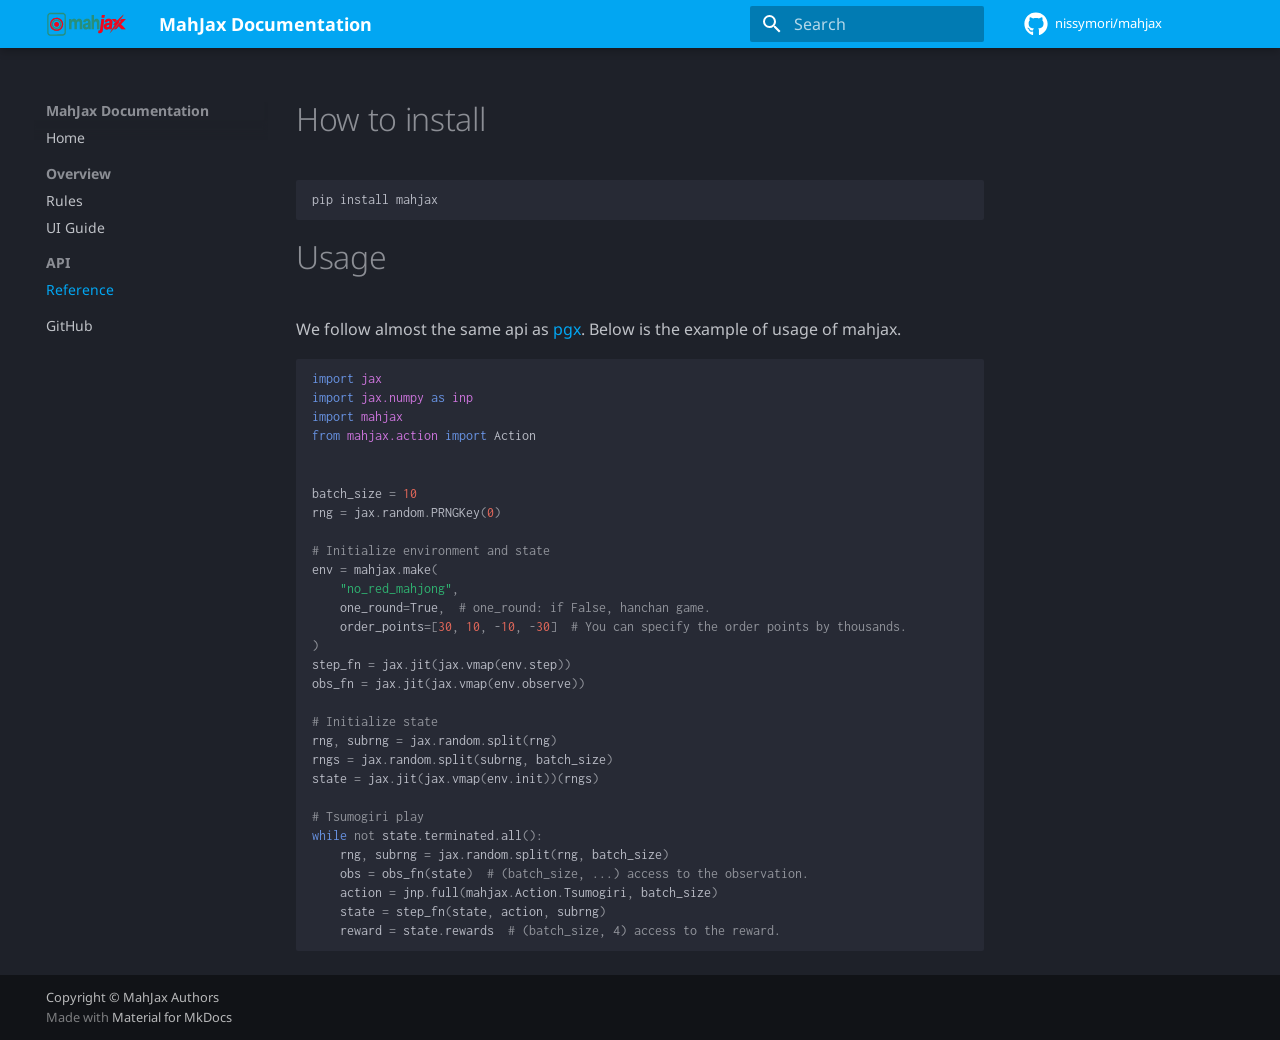
==== api/index.html @ deb6ee81 "Deployed 612f536 with MkDocs version: 1.6.1" ====
<!doctype html>
<html lang="en" class="no-js">
  <head>
    
      <meta charset="utf-8">
      <meta name="viewport" content="width=device-width,initial-scale=1">
      
        <meta name="description" content="GPU-accelerated Riichi Mahjong simulators for reinforcement learning">
      
      
        <meta name="author" content="Soichiro Nishimori">
      
      
        <link rel="canonical" href="https://nissymori.github.io/mahjax/api/">
      
      
        <link rel="prev" href="../ui/">
      
      
      
        
      
      
      <link rel="icon" href="../assets/logo.svg">
      <meta name="generator" content="mkdocs-1.6.1, mkdocs-material-9.7.1">
    
    
      
        <title>Reference - MahJax Documentation</title>
      
    
    
      <link rel="stylesheet" href="../assets/stylesheets/main.484c7ddc.min.css">
      
        
        <link rel="stylesheet" href="../assets/stylesheets/palette.ab4e12ef.min.css">
      
      


    
    
      
    
    
      
        
        
        <link rel="preconnect" href="https://fonts.gstatic.com" crossorigin>
        <link rel="stylesheet" href="https://fonts.googleapis.com/css?family=Noto+Sans:300,300i,400,400i,700,700i%7CInconsolata:400,400i,700,700i&display=fallback">
        <style>:root{--md-text-font:"Noto Sans";--md-code-font:"Inconsolata"}</style>
      
    
    
      <link rel="stylesheet" href="../assets/_mkdocstrings.css">
    
    <script>__md_scope=new URL("..",location),__md_hash=e=>[...e].reduce(((e,_)=>(e<<5)-e+_.charCodeAt(0)),0),__md_get=(e,_=localStorage,t=__md_scope)=>JSON.parse(_.getItem(t.pathname+"."+e)),__md_set=(e,_,t=localStorage,a=__md_scope)=>{try{t.setItem(a.pathname+"."+e,JSON.stringify(_))}catch(e){}}</script>
    
      

    
    
  </head>
  
  
    
    
    
    
    
    <body dir="ltr" data-md-color-scheme="slate" data-md-color-primary="light-blue" data-md-color-accent="cyan">
  
    
    <input class="md-toggle" data-md-toggle="drawer" type="checkbox" id="__drawer" autocomplete="off">
    <input class="md-toggle" data-md-toggle="search" type="checkbox" id="__search" autocomplete="off">
    <label class="md-overlay" for="__drawer"></label>
    <div data-md-component="skip">
      
        
        <a href="#how-to-install" class="md-skip">
          Skip to content
        </a>
      
    </div>
    <div data-md-component="announce">
      
    </div>
    
    
      

  

<header class="md-header md-header--shadow" data-md-component="header">
  <nav class="md-header__inner md-grid" aria-label="Header">
    <a href=".." title="MahJax Documentation" class="md-header__button md-logo" aria-label="MahJax Documentation" data-md-component="logo">
      
  <img src="../assets/logo.svg" alt="logo">

    </a>
    <label class="md-header__button md-icon" for="__drawer">
      
      <svg xmlns="http://www.w3.org/2000/svg" viewBox="0 0 24 24"><path d="M3 6h18v2H3zm0 5h18v2H3zm0 5h18v2H3z"/></svg>
    </label>
    <div class="md-header__title" data-md-component="header-title">
      <div class="md-header__ellipsis">
        <div class="md-header__topic">
          <span class="md-ellipsis">
            MahJax Documentation
          </span>
        </div>
        <div class="md-header__topic" data-md-component="header-topic">
          <span class="md-ellipsis">
            
              Reference
            
          </span>
        </div>
      </div>
    </div>
    
      
    
    
    
    
      
      
        <label class="md-header__button md-icon" for="__search">
          
          <svg xmlns="http://www.w3.org/2000/svg" viewBox="0 0 24 24"><path d="M9.5 3A6.5 6.5 0 0 1 16 9.5c0 1.61-.59 3.09-1.56 4.23l.27.27h.79l5 5-1.5 1.5-5-5v-.79l-.27-.27A6.52 6.52 0 0 1 9.5 16 6.5 6.5 0 0 1 3 9.5 6.5 6.5 0 0 1 9.5 3m0 2C7 5 5 7 5 9.5S7 14 9.5 14 14 12 14 9.5 12 5 9.5 5"/></svg>
        </label>
        <div class="md-search" data-md-component="search" role="dialog">
  <label class="md-search__overlay" for="__search"></label>
  <div class="md-search__inner" role="search">
    <form class="md-search__form" name="search">
      <input type="text" class="md-search__input" name="query" aria-label="Search" placeholder="Search" autocapitalize="off" autocorrect="off" autocomplete="off" spellcheck="false" data-md-component="search-query" required>
      <label class="md-search__icon md-icon" for="__search">
        
        <svg xmlns="http://www.w3.org/2000/svg" viewBox="0 0 24 24"><path d="M9.5 3A6.5 6.5 0 0 1 16 9.5c0 1.61-.59 3.09-1.56 4.23l.27.27h.79l5 5-1.5 1.5-5-5v-.79l-.27-.27A6.52 6.52 0 0 1 9.5 16 6.5 6.5 0 0 1 3 9.5 6.5 6.5 0 0 1 9.5 3m0 2C7 5 5 7 5 9.5S7 14 9.5 14 14 12 14 9.5 12 5 9.5 5"/></svg>
        
        <svg xmlns="http://www.w3.org/2000/svg" viewBox="0 0 24 24"><path d="M20 11v2H8l5.5 5.5-1.42 1.42L4.16 12l7.92-7.92L13.5 5.5 8 11z"/></svg>
      </label>
      <nav class="md-search__options" aria-label="Search">
        
        <button type="reset" class="md-search__icon md-icon" title="Clear" aria-label="Clear" tabindex="-1">
          
          <svg xmlns="http://www.w3.org/2000/svg" viewBox="0 0 24 24"><path d="M19 6.41 17.59 5 12 10.59 6.41 5 5 6.41 10.59 12 5 17.59 6.41 19 12 13.41 17.59 19 19 17.59 13.41 12z"/></svg>
        </button>
      </nav>
      
    </form>
    <div class="md-search__output">
      <div class="md-search__scrollwrap" tabindex="0" data-md-scrollfix>
        <div class="md-search-result" data-md-component="search-result">
          <div class="md-search-result__meta">
            Initializing search
          </div>
          <ol class="md-search-result__list" role="presentation"></ol>
        </div>
      </div>
    </div>
  </div>
</div>
      
    
    
      <div class="md-header__source">
        <a href="https://github.com/nissymori/mahjax" title="Go to repository" class="md-source" data-md-component="source">
  <div class="md-source__icon md-icon">
    
    <svg xmlns="http://www.w3.org/2000/svg" viewBox="0 0 512 512"><!--! Font Awesome Free 7.1.0 by @fontawesome - https://fontawesome.com License - https://fontawesome.com/license/free (Icons: CC BY 4.0, Fonts: SIL OFL 1.1, Code: MIT License) Copyright 2025 Fonticons, Inc.--><path d="M173.9 397.4c0 2-2.3 3.6-5.2 3.6-3.3.3-5.6-1.3-5.6-3.6 0-2 2.3-3.6 5.2-3.6 3-.3 5.6 1.3 5.6 3.6m-31.1-4.5c-.7 2 1.3 4.3 4.3 4.9 2.6 1 5.6 0 6.2-2s-1.3-4.3-4.3-5.2c-2.6-.7-5.5.3-6.2 2.3m44.2-1.7c-2.9.7-4.9 2.6-4.6 4.9.3 2 2.9 3.3 5.9 2.6 2.9-.7 4.9-2.6 4.6-4.6-.3-1.9-3-3.2-5.9-2.9M252.8 8C114.1 8 8 113.3 8 252c0 110.9 69.8 205.8 169.5 239.2 12.8 2.3 17.3-5.6 17.3-12.1 0-6.2-.3-40.4-.3-61.4 0 0-70 15-84.7-29.8 0 0-11.4-29.1-27.8-36.6 0 0-22.9-15.7 1.6-15.4 0 0 24.9 2 38.6 25.8 21.9 38.6 58.6 27.5 72.9 20.9 2.3-16 8.8-27.1 16-33.7-55.9-6.2-112.3-14.3-112.3-110.5 0-27.5 7.6-41.3 23.6-58.9-2.6-6.5-11.1-33.3 2.6-67.9 20.9-6.5 69 27 69 27 20-5.6 41.5-8.5 62.8-8.5s42.8 2.9 62.8 8.5c0 0 48.1-33.6 69-27 13.7 34.7 5.2 61.4 2.6 67.9 16 17.7 25.8 31.5 25.8 58.9 0 96.5-58.9 104.2-114.8 110.5 9.2 7.9 17 22.9 17 46.4 0 33.7-.3 75.4-.3 83.6 0 6.5 4.6 14.4 17.3 12.1C436.2 457.8 504 362.9 504 252 504 113.3 391.5 8 252.8 8M105.2 352.9c-1.3 1-1 3.3.7 5.2 1.6 1.6 3.9 2.3 5.2 1 1.3-1 1-3.3-.7-5.2-1.6-1.6-3.9-2.3-5.2-1m-10.8-8.1c-.7 1.3.3 2.9 2.3 3.9 1.6 1 3.6.7 4.3-.7.7-1.3-.3-2.9-2.3-3.9-2-.6-3.6-.3-4.3.7m32.4 35.6c-1.6 1.3-1 4.3 1.3 6.2 2.3 2.3 5.2 2.6 6.5 1 1.3-1.3.7-4.3-1.3-6.2-2.2-2.3-5.2-2.6-6.5-1m-11.4-14.7c-1.6 1-1.6 3.6 0 5.9s4.3 3.3 5.6 2.3c1.6-1.3 1.6-3.9 0-6.2-1.4-2.3-4-3.3-5.6-2"/></svg>
  </div>
  <div class="md-source__repository">
    nissymori/mahjax
  </div>
</a>
      </div>
    
  </nav>
  
</header>
    
    <div class="md-container" data-md-component="container">
      
      
        
          
        
      
      <main class="md-main" data-md-component="main">
        <div class="md-main__inner md-grid">
          
            
              
              <div class="md-sidebar md-sidebar--primary" data-md-component="sidebar" data-md-type="navigation" >
                <div class="md-sidebar__scrollwrap">
                  <div class="md-sidebar__inner">
                    



<nav class="md-nav md-nav--primary" aria-label="Navigation" data-md-level="0">
  <label class="md-nav__title" for="__drawer">
    <a href=".." title="MahJax Documentation" class="md-nav__button md-logo" aria-label="MahJax Documentation" data-md-component="logo">
      
  <img src="../assets/logo.svg" alt="logo">

    </a>
    MahJax Documentation
  </label>
  
    <div class="md-nav__source">
      <a href="https://github.com/nissymori/mahjax" title="Go to repository" class="md-source" data-md-component="source">
  <div class="md-source__icon md-icon">
    
    <svg xmlns="http://www.w3.org/2000/svg" viewBox="0 0 512 512"><!--! Font Awesome Free 7.1.0 by @fontawesome - https://fontawesome.com License - https://fontawesome.com/license/free (Icons: CC BY 4.0, Fonts: SIL OFL 1.1, Code: MIT License) Copyright 2025 Fonticons, Inc.--><path d="M173.9 397.4c0 2-2.3 3.6-5.2 3.6-3.3.3-5.6-1.3-5.6-3.6 0-2 2.3-3.6 5.2-3.6 3-.3 5.6 1.3 5.6 3.6m-31.1-4.5c-.7 2 1.3 4.3 4.3 4.9 2.6 1 5.6 0 6.2-2s-1.3-4.3-4.3-5.2c-2.6-.7-5.5.3-6.2 2.3m44.2-1.7c-2.9.7-4.9 2.6-4.6 4.9.3 2 2.9 3.3 5.9 2.6 2.9-.7 4.9-2.6 4.6-4.6-.3-1.9-3-3.2-5.9-2.9M252.8 8C114.1 8 8 113.3 8 252c0 110.9 69.8 205.8 169.5 239.2 12.8 2.3 17.3-5.6 17.3-12.1 0-6.2-.3-40.4-.3-61.4 0 0-70 15-84.7-29.8 0 0-11.4-29.1-27.8-36.6 0 0-22.9-15.7 1.6-15.4 0 0 24.9 2 38.6 25.8 21.9 38.6 58.6 27.5 72.9 20.9 2.3-16 8.8-27.1 16-33.7-55.9-6.2-112.3-14.3-112.3-110.5 0-27.5 7.6-41.3 23.6-58.9-2.6-6.5-11.1-33.3 2.6-67.9 20.9-6.5 69 27 69 27 20-5.6 41.5-8.5 62.8-8.5s42.8 2.9 62.8 8.5c0 0 48.1-33.6 69-27 13.7 34.7 5.2 61.4 2.6 67.9 16 17.7 25.8 31.5 25.8 58.9 0 96.5-58.9 104.2-114.8 110.5 9.2 7.9 17 22.9 17 46.4 0 33.7-.3 75.4-.3 83.6 0 6.5 4.6 14.4 17.3 12.1C436.2 457.8 504 362.9 504 252 504 113.3 391.5 8 252.8 8M105.2 352.9c-1.3 1-1 3.3.7 5.2 1.6 1.6 3.9 2.3 5.2 1 1.3-1 1-3.3-.7-5.2-1.6-1.6-3.9-2.3-5.2-1m-10.8-8.1c-.7 1.3.3 2.9 2.3 3.9 1.6 1 3.6.7 4.3-.7.7-1.3-.3-2.9-2.3-3.9-2-.6-3.6-.3-4.3.7m32.4 35.6c-1.6 1.3-1 4.3 1.3 6.2 2.3 2.3 5.2 2.6 6.5 1 1.3-1.3.7-4.3-1.3-6.2-2.2-2.3-5.2-2.6-6.5-1m-11.4-14.7c-1.6 1-1.6 3.6 0 5.9s4.3 3.3 5.6 2.3c1.6-1.3 1.6-3.9 0-6.2-1.4-2.3-4-3.3-5.6-2"/></svg>
  </div>
  <div class="md-source__repository">
    nissymori/mahjax
  </div>
</a>
    </div>
  
  <ul class="md-nav__list" data-md-scrollfix>
    
      
      
  
  
  
  
    <li class="md-nav__item">
      <a href=".." class="md-nav__link">
        
  
  
  <span class="md-ellipsis">
    
  
    Home
  

    
  </span>
  
  

      </a>
    </li>
  

    
      
      
  
  
  
  
    
    
    
    
      
        
        
      
    
    
    <li class="md-nav__item md-nav__item--section md-nav__item--nested">
      
        
        
        <input class="md-nav__toggle md-toggle " type="checkbox" id="__nav_2" >
        
          
          <label class="md-nav__link" for="__nav_2" id="__nav_2_label" tabindex="">
            
  
  
  <span class="md-ellipsis">
    
  
    Overview
  

    
  </span>
  
  

            <span class="md-nav__icon md-icon"></span>
          </label>
        
        <nav class="md-nav" data-md-level="1" aria-labelledby="__nav_2_label" aria-expanded="false">
          <label class="md-nav__title" for="__nav_2">
            <span class="md-nav__icon md-icon"></span>
            
  
    Overview
  

          </label>
          <ul class="md-nav__list" data-md-scrollfix>
            
              
                
  
  
  
  
    <li class="md-nav__item">
      <a href="../rule/" class="md-nav__link">
        
  
  
  <span class="md-ellipsis">
    
  
    Rules
  

    
  </span>
  
  

      </a>
    </li>
  

              
            
              
                
  
  
  
  
    <li class="md-nav__item">
      <a href="../ui/" class="md-nav__link">
        
  
  
  <span class="md-ellipsis">
    
  
    UI Guide
  

    
  </span>
  
  

      </a>
    </li>
  

              
            
          </ul>
        </nav>
      
    </li>
  

    
      
      
  
  
    
  
  
  
    
    
    
    
      
        
        
      
    
    
    <li class="md-nav__item md-nav__item--active md-nav__item--section md-nav__item--nested">
      
        
        
        <input class="md-nav__toggle md-toggle " type="checkbox" id="__nav_3" checked>
        
          
          <label class="md-nav__link" for="__nav_3" id="__nav_3_label" tabindex="">
            
  
  
  <span class="md-ellipsis">
    
  
    API
  

    
  </span>
  
  

            <span class="md-nav__icon md-icon"></span>
          </label>
        
        <nav class="md-nav" data-md-level="1" aria-labelledby="__nav_3_label" aria-expanded="true">
          <label class="md-nav__title" for="__nav_3">
            <span class="md-nav__icon md-icon"></span>
            
  
    API
  

          </label>
          <ul class="md-nav__list" data-md-scrollfix>
            
              
                
  
  
    
  
  
  
    <li class="md-nav__item md-nav__item--active">
      
      <input class="md-nav__toggle md-toggle" type="checkbox" id="__toc">
      
      
        
      
      
      <a href="./" class="md-nav__link md-nav__link--active">
        
  
  
  <span class="md-ellipsis">
    
  
    Reference
  

    
  </span>
  
  

      </a>
      
    </li>
  

              
            
          </ul>
        </nav>
      
    </li>
  

    
      
      
  
  
  
  
    <li class="md-nav__item">
      <a href="https://github.com/nissymori/mahjax" class="md-nav__link">
        
  
  
  <span class="md-ellipsis">
    
  
    GitHub
  

    
  </span>
  
  

      </a>
    </li>
  

    
  </ul>
</nav>
                  </div>
                </div>
              </div>
            
            
              
              <div class="md-sidebar md-sidebar--secondary" data-md-component="sidebar" data-md-type="toc" >
                <div class="md-sidebar__scrollwrap">
                  <div class="md-sidebar__inner">
                    

<nav class="md-nav md-nav--secondary" aria-label="Table of contents">
  
  
  
    
  
  
</nav>
                  </div>
                </div>
              </div>
            
          
          
            <div class="md-content" data-md-component="content">
              
              <article class="md-content__inner md-typeset">
                
                  


  
  


<h1 id="how-to-install">How to install</h1>
<div class="language-text highlight"><pre><span></span><code><span id="__span-0-1"><a id="__codelineno-0-1" name="__codelineno-0-1" href="#__codelineno-0-1"></a>pip install mahjax
</span></code></pre></div>
<h1 id="usage">Usage</h1>
<p>We follow almost the same api as <a href="https://github.com/sotetsuk/pgx">pgx</a>.
Below is the example of usage of mahjax.</p>
<div class="language-py highlight"><pre><span></span><code><span id="__span-1-1"><a id="__codelineno-1-1" name="__codelineno-1-1" href="#__codelineno-1-1"></a><span class="kn">import</span><span class="w"> </span><span class="nn">jax</span>
</span><span id="__span-1-2"><a id="__codelineno-1-2" name="__codelineno-1-2" href="#__codelineno-1-2"></a><span class="kn">import</span><span class="w"> </span><span class="nn">jax.numpy</span><span class="w"> </span><span class="k">as</span><span class="w"> </span><span class="nn">inp</span>
</span><span id="__span-1-3"><a id="__codelineno-1-3" name="__codelineno-1-3" href="#__codelineno-1-3"></a><span class="kn">import</span><span class="w"> </span><span class="nn">mahjax</span>
</span><span id="__span-1-4"><a id="__codelineno-1-4" name="__codelineno-1-4" href="#__codelineno-1-4"></a><span class="kn">from</span><span class="w"> </span><span class="nn">mahjax.action</span><span class="w"> </span><span class="kn">import</span> <span class="n">Action</span>
</span><span id="__span-1-5"><a id="__codelineno-1-5" name="__codelineno-1-5" href="#__codelineno-1-5"></a>
</span><span id="__span-1-6"><a id="__codelineno-1-6" name="__codelineno-1-6" href="#__codelineno-1-6"></a>
</span><span id="__span-1-7"><a id="__codelineno-1-7" name="__codelineno-1-7" href="#__codelineno-1-7"></a><span class="n">batch_size</span> <span class="o">=</span> <span class="mi">10</span>
</span><span id="__span-1-8"><a id="__codelineno-1-8" name="__codelineno-1-8" href="#__codelineno-1-8"></a><span class="n">rng</span> <span class="o">=</span> <span class="n">jax</span><span class="o">.</span><span class="n">random</span><span class="o">.</span><span class="n">PRNGKey</span><span class="p">(</span><span class="mi">0</span><span class="p">)</span>
</span><span id="__span-1-9"><a id="__codelineno-1-9" name="__codelineno-1-9" href="#__codelineno-1-9"></a>
</span><span id="__span-1-10"><a id="__codelineno-1-10" name="__codelineno-1-10" href="#__codelineno-1-10"></a><span class="c1"># Initialize environment and state</span>
</span><span id="__span-1-11"><a id="__codelineno-1-11" name="__codelineno-1-11" href="#__codelineno-1-11"></a><span class="n">env</span> <span class="o">=</span> <span class="n">mahjax</span><span class="o">.</span><span class="n">make</span><span class="p">(</span>
</span><span id="__span-1-12"><a id="__codelineno-1-12" name="__codelineno-1-12" href="#__codelineno-1-12"></a>    <span class="s2">&quot;no_red_mahjong&quot;</span><span class="p">,</span>
</span><span id="__span-1-13"><a id="__codelineno-1-13" name="__codelineno-1-13" href="#__codelineno-1-13"></a>    <span class="n">one_round</span><span class="o">=</span><span class="kc">True</span><span class="p">,</span>  <span class="c1"># one_round: if False, hanchan game.</span>
</span><span id="__span-1-14"><a id="__codelineno-1-14" name="__codelineno-1-14" href="#__codelineno-1-14"></a>    <span class="n">order_points</span><span class="o">=</span><span class="p">[</span><span class="mi">30</span><span class="p">,</span> <span class="mi">10</span><span class="p">,</span> <span class="o">-</span><span class="mi">10</span><span class="p">,</span> <span class="o">-</span><span class="mi">30</span><span class="p">]</span>  <span class="c1"># You can specify the order points by thousands.</span>
</span><span id="__span-1-15"><a id="__codelineno-1-15" name="__codelineno-1-15" href="#__codelineno-1-15"></a><span class="p">)</span>
</span><span id="__span-1-16"><a id="__codelineno-1-16" name="__codelineno-1-16" href="#__codelineno-1-16"></a><span class="n">step_fn</span> <span class="o">=</span> <span class="n">jax</span><span class="o">.</span><span class="n">jit</span><span class="p">(</span><span class="n">jax</span><span class="o">.</span><span class="n">vmap</span><span class="p">(</span><span class="n">env</span><span class="o">.</span><span class="n">step</span><span class="p">))</span>
</span><span id="__span-1-17"><a id="__codelineno-1-17" name="__codelineno-1-17" href="#__codelineno-1-17"></a><span class="n">obs_fn</span> <span class="o">=</span> <span class="n">jax</span><span class="o">.</span><span class="n">jit</span><span class="p">(</span><span class="n">jax</span><span class="o">.</span><span class="n">vmap</span><span class="p">(</span><span class="n">env</span><span class="o">.</span><span class="n">observe</span><span class="p">))</span>
</span><span id="__span-1-18"><a id="__codelineno-1-18" name="__codelineno-1-18" href="#__codelineno-1-18"></a>
</span><span id="__span-1-19"><a id="__codelineno-1-19" name="__codelineno-1-19" href="#__codelineno-1-19"></a><span class="c1"># Initialize state</span>
</span><span id="__span-1-20"><a id="__codelineno-1-20" name="__codelineno-1-20" href="#__codelineno-1-20"></a><span class="n">rng</span><span class="p">,</span> <span class="n">subrng</span> <span class="o">=</span> <span class="n">jax</span><span class="o">.</span><span class="n">random</span><span class="o">.</span><span class="n">split</span><span class="p">(</span><span class="n">rng</span><span class="p">)</span>
</span><span id="__span-1-21"><a id="__codelineno-1-21" name="__codelineno-1-21" href="#__codelineno-1-21"></a><span class="n">rngs</span> <span class="o">=</span> <span class="n">jax</span><span class="o">.</span><span class="n">random</span><span class="o">.</span><span class="n">split</span><span class="p">(</span><span class="n">subrng</span><span class="p">,</span> <span class="n">batch_size</span><span class="p">)</span>
</span><span id="__span-1-22"><a id="__codelineno-1-22" name="__codelineno-1-22" href="#__codelineno-1-22"></a><span class="n">state</span> <span class="o">=</span> <span class="n">jax</span><span class="o">.</span><span class="n">jit</span><span class="p">(</span><span class="n">jax</span><span class="o">.</span><span class="n">vmap</span><span class="p">(</span><span class="n">env</span><span class="o">.</span><span class="n">init</span><span class="p">))(</span><span class="n">rngs</span><span class="p">)</span>
</span><span id="__span-1-23"><a id="__codelineno-1-23" name="__codelineno-1-23" href="#__codelineno-1-23"></a>
</span><span id="__span-1-24"><a id="__codelineno-1-24" name="__codelineno-1-24" href="#__codelineno-1-24"></a><span class="c1"># Tsumogiri play</span>
</span><span id="__span-1-25"><a id="__codelineno-1-25" name="__codelineno-1-25" href="#__codelineno-1-25"></a><span class="k">while</span> <span class="ow">not</span> <span class="n">state</span><span class="o">.</span><span class="n">terminated</span><span class="o">.</span><span class="n">all</span><span class="p">():</span>
</span><span id="__span-1-26"><a id="__codelineno-1-26" name="__codelineno-1-26" href="#__codelineno-1-26"></a>    <span class="n">rng</span><span class="p">,</span> <span class="n">subrng</span> <span class="o">=</span> <span class="n">jax</span><span class="o">.</span><span class="n">random</span><span class="o">.</span><span class="n">split</span><span class="p">(</span><span class="n">rng</span><span class="p">,</span> <span class="n">batch_size</span><span class="p">)</span>
</span><span id="__span-1-27"><a id="__codelineno-1-27" name="__codelineno-1-27" href="#__codelineno-1-27"></a>    <span class="n">obs</span> <span class="o">=</span> <span class="n">obs_fn</span><span class="p">(</span><span class="n">state</span><span class="p">)</span>  <span class="c1"># (batch_size, ...) access to the observation.</span>
</span><span id="__span-1-28"><a id="__codelineno-1-28" name="__codelineno-1-28" href="#__codelineno-1-28"></a>    <span class="n">action</span> <span class="o">=</span> <span class="n">jnp</span><span class="o">.</span><span class="n">full</span><span class="p">(</span><span class="n">mahjax</span><span class="o">.</span><span class="n">Action</span><span class="o">.</span><span class="n">Tsumogiri</span><span class="p">,</span> <span class="n">batch_size</span><span class="p">)</span>
</span><span id="__span-1-29"><a id="__codelineno-1-29" name="__codelineno-1-29" href="#__codelineno-1-29"></a>    <span class="n">state</span> <span class="o">=</span> <span class="n">step_fn</span><span class="p">(</span><span class="n">state</span><span class="p">,</span> <span class="n">action</span><span class="p">,</span> <span class="n">subrng</span><span class="p">)</span>
</span><span id="__span-1-30"><a id="__codelineno-1-30" name="__codelineno-1-30" href="#__codelineno-1-30"></a>    <span class="n">reward</span> <span class="o">=</span> <span class="n">state</span><span class="o">.</span><span class="n">rewards</span>  <span class="c1"># (batch_size, 4) access to the reward.</span>
</span></code></pre></div>












                
              </article>
            </div>
          
          
<script>var target=document.getElementById(location.hash.slice(1));target&&target.name&&(target.checked=target.name.startsWith("__tabbed_"))</script>
        </div>
        
      </main>
      
        <footer class="md-footer">
  
  <div class="md-footer-meta md-typeset">
    <div class="md-footer-meta__inner md-grid">
      <div class="md-copyright">
  
    <div class="md-copyright__highlight">
      Copyright © MahJax Authors
    </div>
  
  
    Made with
    <a href="https://squidfunk.github.io/mkdocs-material/" target="_blank" rel="noopener">
      Material for MkDocs
    </a>
  
</div>
      
    </div>
  </div>
</footer>
      
    </div>
    <div class="md-dialog" data-md-component="dialog">
      <div class="md-dialog__inner md-typeset"></div>
    </div>
    
    
    
      
      
      <script id="__config" type="application/json">{"annotate": null, "base": "..", "features": ["navigation.sections", "header.autohide"], "search": "../assets/javascripts/workers/search.2c215733.min.js", "tags": null, "translations": {"clipboard.copied": "Copied to clipboard", "clipboard.copy": "Copy to clipboard", "search.result.more.one": "1 more on this page", "search.result.more.other": "# more on this page", "search.result.none": "No matching documents", "search.result.one": "1 matching document", "search.result.other": "# matching documents", "search.result.placeholder": "Type to start searching", "search.result.term.missing": "Missing", "select.version": "Select version"}, "version": null}</script>
    
    
      <script src="../assets/javascripts/bundle.79ae519e.min.js"></script>
      
    
  </body>
</html>
---- assets/stylesheets/main.484c7ddc.min.css ----
@charset "UTF-8";html{-webkit-text-size-adjust:none;-moz-text-size-adjust:none;text-size-adjust:none;box-sizing:border-box}*,:after,:before{box-sizing:inherit}@media (prefers-reduced-motion){*,:after,:before{transition:none!important}}body{margin:0}a,button,input,label{-webkit-tap-highlight-color:transparent}a{color:inherit;text-decoration:none}hr{border:0;box-sizing:initial;display:block;height:.05rem;overflow:visible;padding:0}small{font-size:80%}sub,sup{line-height:1em}img{border-style:none}table{border-collapse:initial;border-spacing:0}td,th{font-weight:400;vertical-align:top}button{background:#0000;border:0;font-family:inherit;font-size:inherit;margin:0;padding:0}input{border:0;outline:none}:root{--md-primary-fg-color:#4051b5;--md-primary-fg-color--light:#5d6cc0;--md-primary-fg-color--dark:#303fa1;--md-primary-bg-color:#fff;--md-primary-bg-color--light:#ffffffb3;--md-accent-fg-color:#526cfe;--md-accent-fg-color--transparent:#526cfe1a;--md-accent-bg-color:#fff;--md-accent-bg-color--light:#ffffffb3}[data-md-color-scheme=default]{color-scheme:light}[data-md-color-scheme=default] img[src$="#gh-dark-mode-only"],[data-md-color-scheme=default] img[src$="#only-dark"]{display:none}:root,[data-md-color-scheme=default]{--md-hue:225deg;--md-default-fg-color:#000000de;--md-default-fg-color--light:#0000008a;--md-default-fg-color--lighter:#00000052;--md-default-fg-color--lightest:#00000012;--md-default-bg-color:#fff;--md-default-bg-color--light:#ffffffb3;--md-default-bg-color--lighter:#ffffff4d;--md-default-bg-color--lightest:#ffffff1f;--md-code-fg-color:#36464e;--md-code-bg-color:#f5f5f5;--md-code-bg-color--light:#f5f5f5b3;--md-code-bg-color--lighter:#f5f5f54d;--md-code-hl-color:#4287ff;--md-code-hl-color--light:#4287ff1a;--md-code-hl-number-color:#d52a2a;--md-code-hl-special-color:#db1457;--md-code-hl-function-color:#a846b9;--md-code-hl-constant-color:#6e59d9;--md-code-hl-keyword-color:#3f6ec6;--md-code-hl-string-color:#1c7d4d;--md-code-hl-name-color:var(--md-code-fg-color);--md-code-hl-operator-color:var(--md-default-fg-color--light);--md-code-hl-punctuation-color:var(--md-default-fg-color--light);--md-code-hl-comment-color:var(--md-default-fg-color--light);--md-code-hl-generic-color:var(--md-default-fg-color--light);--md-code-hl-variable-color:var(--md-default-fg-color--light);--md-typeset-color:var(--md-default-fg-color);--md-typeset-a-color:var(--md-primary-fg-color);--md-typeset-del-color:#f5503d26;--md-typeset-ins-color:#0bd57026;--md-typeset-kbd-color:#fafafa;--md-typeset-kbd-accent-color:#fff;--md-typeset-kbd-border-color:#b8b8b8;--md-typeset-mark-color:#ffff0080;--md-typeset-table-color:#0000001f;--md-typeset-table-color--light:rgba(0,0,0,.035);--md-admonition-fg-color:var(--md-default-fg-color);--md-admonition-bg-color:var(--md-default-bg-color);--md-warning-fg-color:#000000de;--md-warning-bg-color:#ff9;--md-footer-fg-color:#fff;--md-footer-fg-color--light:#ffffffb3;--md-footer-fg-color--lighter:#ffffff73;--md-footer-bg-color:#000000de;--md-footer-bg-color--dark:#00000052;--md-shadow-z1:0 0.2rem 0.5rem #0000000d,0 0 0.05rem #0000001a;--md-shadow-z2:0 0.2rem 0.5rem #0000001a,0 0 0.05rem #00000040;--md-shadow-z3:0 0.2rem 0.5rem #0003,0 0 0.05rem #00000059}.md-icon svg{fill:currentcolor;display:block;height:1.2rem;width:1.2rem}body{-webkit-font-smoothing:antialiased;-moz-osx-font-smoothing:grayscale;--md-text-font-family:var(--md-text-font,_),-apple-system,BlinkMacSystemFont,Helvetica,Arial,sans-serif;--md-code-font-family:var(--md-code-font,_),SFMono-Regular,Consolas,Menlo,monospace}aside,body,input{font-feature-settings:"kern","liga";color:var(--md-typeset-color);font-family:var(--md-text-font-family)}code,kbd,pre{font-feature-settings:"kern";font-family:var(--md-code-font-family)}:root{--md-typeset-table-sort-icon:url('data:image/svg+xml;charset=utf-8,<svg xmlns="http://www.w3.org/2000/svg" viewBox="0 0 24 24"><path d="m18 21-4-4h3V7h-3l4-4 4 4h-3v10h3M2 19v-2h10v2M2 13v-2h7v2M2 7V5h4v2z"/></svg>');--md-typeset-table-sort-icon--asc:url('data:image/svg+xml;charset=utf-8,<svg xmlns="http://www.w3.org/2000/svg" viewBox="0 0 24 24"><path d="M19 17h3l-4 4-4-4h3V3h2M2 17h10v2H2M6 5v2H2V5m0 6h7v2H2z"/></svg>');--md-typeset-table-sort-icon--desc:url('data:image/svg+xml;charset=utf-8,<svg xmlns="http://www.w3.org/2000/svg" viewBox="0 0 24 24"><path d="M19 7h3l-4-4-4 4h3v14h2M2 17h10v2H2M6 5v2H2V5m0 6h7v2H2z"/></svg>')}.md-typeset{-webkit-print-color-adjust:exact;color-adjust:exact;font-size:.8rem;line-height:1.6;overflow-wrap:break-word}@media print{.md-typeset{font-size:.68rem}}.md-typeset blockquote,.md-typeset dl,.md-typeset figure,.md-typeset ol,.md-typeset pre,.md-typeset ul{margin-bottom:1em;margin-top:1em}.md-typeset h1{color:var(--md-default-fg-color--light);font-size:2em;line-height:1.3;margin:0 0 1.25em}.md-typeset h1,.md-typeset h2{font-weight:300;letter-spacing:-.01em}.md-typeset h2{font-size:1.5625em;line-height:1.4;margin:1.6em 0 .64em}.md-typeset h3{font-size:1.25em;font-weight:400;letter-spacing:-.01em;line-height:1.5;margin:1.6em 0 .8em}.md-typeset h2+h3{margin-top:.8em}.md-typeset h4{font-weight:700;letter-spacing:-.01em;margin:1em 0}.md-typeset h5,.md-typeset h6{color:var(--md-default-fg-color--light);font-size:.8em;font-weight:700;letter-spacing:-.01em;margin:1.25em 0}.md-typeset h5{text-transform:uppercase}.md-typeset h5 code{text-transform:none}.md-typeset hr{border-bottom:.05rem solid var(--md-default-fg-color--lightest);display:flow-root;margin:1.5em 0}.md-typeset a{color:var(--md-typeset-a-color);word-break:break-word}.md-typeset a,.md-typeset a:before{transition:color 125ms}.md-typeset a:focus,.md-typeset a:hover{color:var(--md-accent-fg-color)}.md-typeset a:focus code,.md-typeset a:hover code{background-color:var(--md-accent-fg-color--transparent);color:var(--md-accent-fg-color)}.md-typeset a code{color:var(--md-typeset-a-color)}.md-typeset a.focus-visible{outline-color:var(--md-accent-fg-color);outline-offset:.2rem}.md-typeset code,.md-typeset kbd,.md-typeset pre{color:var(--md-code-fg-color);direction:ltr;font-variant-ligatures:none;transition:background-color 125ms}@media print{.md-typeset code,.md-typeset kbd,.md-typeset pre{white-space:pre-wrap}}.md-typeset code{background-color:var(--md-code-bg-color);border-radius:.1rem;-webkit-box-decoration-break:clone;box-decoration-break:clone;font-size:.85em;padding:0 .2941176471em;transition:color 125ms,background-color 125ms;word-break:break-word}.md-typeset code:not(.focus-visible){-webkit-tap-highlight-color:transparent;outline:none}.md-typeset pre{display:flow-root;line-height:1.4;position:relative}.md-typeset pre>code{-webkit-box-decoration-break:slice;box-decoration-break:slice;box-shadow:none;display:block;margin:0;outline-color:var(--md-accent-fg-color);overflow:auto;padding:.7720588235em 1.1764705882em;scrollbar-color:var(--md-default-fg-color--lighter) #0000;scrollbar-width:thin;touch-action:auto;word-break:normal}.md-typeset pre>code:hover{scrollbar-color:var(--md-accent-fg-color) #0000}.md-typeset pre>code::-webkit-scrollbar{height:.2rem;width:.2rem}.md-typeset pre>code::-webkit-scrollbar-thumb{background-color:var(--md-default-fg-color--lighter)}.md-typeset pre>code::-webkit-scrollbar-thumb:hover{background-color:var(--md-accent-fg-color)}.md-typeset kbd{background-color:var(--md-typeset-kbd-color);border-radius:.1rem;box-shadow:0 .1rem 0 .05rem var(--md-typeset-kbd-border-color),0 .1rem 0 var(--md-typeset-kbd-border-color),0 -.1rem .2rem var(--md-typeset-kbd-accent-color) inset;color:var(--md-default-fg-color);display:inline-block;font-size:.75em;padding:0 .6666666667em;vertical-align:text-top;word-break:break-word}.md-typeset mark{background-color:var(--md-typeset-mark-color);-webkit-box-decoration-break:clone;box-decoration-break:clone;color:inherit;word-break:break-word}.md-typeset abbr{cursor:help;text-decoration:none}.md-typeset [data-preview],.md-typeset abbr{border-bottom:.05rem dotted var(--md-default-fg-color--light)}.md-typeset small{opacity:.75}[dir=ltr] .md-typeset sub,[dir=ltr] .md-typeset sup{margin-left:.078125em}[dir=rtl] .md-typeset sub,[dir=rtl] .md-typeset sup{margin-right:.078125em}[dir=ltr] .md-typeset blockquote{padding-left:.6rem}[dir=rtl] .md-typeset blockquote{padding-right:.6rem}[dir=ltr] .md-typeset blockquote{border-left:.2rem solid var(--md-default-fg-color--lighter)}[dir=rtl] .md-typeset blockquote{border-right:.2rem solid var(--md-default-fg-color--lighter)}.md-typeset blockquote{color:var(--md-default-fg-color--light);margin-left:0;margin-right:0}.md-typeset ul{list-style-type:disc}.md-typeset ul[type]{list-style-type:revert-layer}[dir=ltr] .md-typeset ol,[dir=ltr] .md-typeset ul{margin-left:.625em}[dir=rtl] .md-typeset ol,[dir=rtl] .md-typeset ul{margin-right:.625em}.md-typeset ol,.md-typeset ul{padding:0}.md-typeset ol:not([hidden]),.md-typeset ul:not([hidden]){display:flow-root}.md-typeset ol ol,.md-typeset ul ol{list-style-type:lower-alpha}.md-typeset ol ol ol,.md-typeset ul ol ol{list-style-type:lower-roman}.md-typeset ol ol ol ol,.md-typeset ul ol ol ol{list-style-type:upper-alpha}.md-typeset ol ol ol ol ol,.md-typeset ul ol ol ol ol{list-style-type:upper-roman}.md-typeset ol[type],.md-typeset ul[type]{list-style-type:revert-layer}[dir=ltr] .md-typeset ol li,[dir=ltr] .md-typeset ul li{margin-left:1.25em}[dir=rtl] .md-typeset ol li,[dir=rtl] .md-typeset ul li{margin-right:1.25em}.md-typeset ol li,.md-typeset ul li{margin-bottom:.5em}.md-typeset ol li blockquote,.md-typeset ol li p,.md-typeset ul li blockquote,.md-typeset ul li p{margin:.5em 0}.md-typeset ol li:last-child,.md-typeset ul li:last-child{margin-bottom:0}[dir=ltr] .md-typeset ol li ol,[dir=ltr] .md-typeset ol li ul,[dir=ltr] .md-typeset ul li ol,[dir=ltr] .md-typeset ul li ul{margin-left:.625em}[dir=rtl] .md-typeset ol li ol,[dir=rtl] .md-typeset ol li ul,[dir=rtl] .md-typeset ul li ol,[dir=rtl] .md-typeset ul li ul{margin-right:.625em}.md-typeset ol li ol,.md-typeset ol li ul,.md-typeset ul li ol,.md-typeset ul li ul{margin-bottom:.5em;margin-top:.5em}[dir=ltr] .md-typeset dd{margin-left:1.875em}[dir=rtl] .md-typeset dd{margin-right:1.875em}.md-typeset dd{margin-bottom:1.5em;margin-top:1em}.md-typeset img,.md-typeset svg,.md-typeset video{height:auto;max-width:100%}.md-typeset img[align=left]{margin:1em 1em 1em 0}.md-typeset img[align=right]{margin:1em 0 1em 1em}.md-typeset img[align]:only-child{margin-top:0}.md-typeset figure{display:flow-root;margin:1em auto;max-width:100%;text-align:center;width:fit-content}.md-typeset figure img{display:block;margin:0 auto}.md-typeset figcaption{font-style:italic;margin:1em auto;max-width:24rem}.md-typeset iframe{max-width:100%}.md-typeset table:not([class]){background-color:var(--md-default-bg-color);border:.05rem solid var(--md-typeset-table-color);border-radius:.1rem;display:inline-block;font-size:.64rem;max-width:100%;overflow:auto;touch-action:auto}@media print{.md-typeset table:not([class]){display:table}}.md-typeset table:not([class])+*{margin-top:1.5em}.md-typeset table:not([class]) td>:first-child,.md-typeset table:not([class]) th>:first-child{margin-top:0}.md-typeset table:not([class]) td>:last-child,.md-typeset table:not([class]) th>:last-child{margin-bottom:0}.md-typeset table:not([class]) td:not([align]),.md-typeset table:not([class]) th:not([align]){text-align:left}[dir=rtl] .md-typeset table:not([class]) td:not([align]),[dir=rtl] .md-typeset table:not([class]) th:not([align]){text-align:right}.md-typeset table:not([class]) th{font-weight:700;min-width:5rem;padding:.9375em 1.25em;vertical-align:top}.md-typeset table:not([class]) td{border-top:.05rem solid var(--md-typeset-table-color);padding:.9375em 1.25em;vertical-align:top}.md-typeset table:not([class]) tbody tr{transition:background-color 125ms}.md-typeset table:not([class]) tbody tr:hover{background-color:var(--md-typeset-table-color--light);box-shadow:0 .05rem 0 var(--md-default-bg-color) inset}.md-typeset table:not([class]) a{word-break:normal}.md-typeset table th[role=columnheader]{cursor:pointer}[dir=ltr] .md-typeset table th[role=columnheader]:after{margin-left:.5em}[dir=rtl] .md-typeset table th[role=columnheader]:after{margin-right:.5em}.md-typeset table th[role=columnheader]:after{content:"";display:inline-block;height:1.2em;-webkit-mask-image:var(--md-typeset-table-sort-icon);mask-image:var(--md-typeset-table-sort-icon);-webkit-mask-repeat:no-repeat;mask-repeat:no-repeat;-webkit-mask-size:contain;mask-size:contain;transition:background-color 125ms;vertical-align:text-bottom;width:1.2em}.md-typeset table th[role=columnheader]:hover:after{background-color:var(--md-default-fg-color--lighter)}.md-typeset table th[role=columnheader][aria-sort=ascending]:after{background-color:var(--md-default-fg-color--light);-webkit-mask-image:var(--md-typeset-table-sort-icon--asc);mask-image:var(--md-typeset-table-sort-icon--asc)}.md-typeset table th[role=columnheader][aria-sort=descending]:after{background-color:var(--md-default-fg-color--light);-webkit-mask-image:var(--md-typeset-table-sort-icon--desc);mask-image:var(--md-typeset-table-sort-icon--desc)}.md-typeset__scrollwrap{margin:1em -.8rem;overflow-x:auto;touch-action:auto}.md-typeset__table{display:inline-block;margin-bottom:.5em;padding:0 .8rem}@media print{.md-typeset__table{display:block}}html .md-typeset__table table{display:table;margin:0;overflow:hidden;width:100%}@media screen and (max-width:44.984375em){.md-content__inner>pre{margin:1em -.8rem}.md-content__inner>pre code{border-radius:0}}.md-typeset .md-author{border-radius:100%;display:block;flex-shrink:0;height:1.6rem;overflow:hidden;position:relative;transition:color 125ms,transform 125ms;width:1.6rem}.md-typeset .md-author img{display:block}.md-typeset .md-author--more{background:var(--md-default-fg-color--lightest);color:var(--md-default-fg-color--lighter);font-size:.6rem;font-weight:700;line-height:1.6rem;text-align:center}.md-typeset .md-author--long{height:2.4rem;width:2.4rem}.md-typeset a.md-author{transform:scale(1)}.md-typeset a.md-author img{border-radius:100%;filter:grayscale(100%) opacity(75%);transition:filter 125ms}.md-typeset a.md-author:focus,.md-typeset a.md-author:hover{transform:scale(1.1);z-index:1}.md-typeset a.md-author:focus img,.md-typeset a.md-author:hover img{filter:grayscale(0)}.md-banner{background-color:var(--md-footer-bg-color);color:var(--md-footer-fg-color);overflow:auto}@media print{.md-banner{display:none}}.md-banner--warning{background-color:var(--md-warning-bg-color);color:var(--md-warning-fg-color)}.md-banner__inner{font-size:.7rem;margin:.6rem auto;padding:0 .8rem}[dir=ltr] .md-banner__button{float:right}[dir=rtl] .md-banner__button{float:left}.md-banner__button{color:inherit;cursor:pointer;transition:opacity .25s}.no-js .md-banner__button{display:none}.md-banner__button:hover{opacity:.7}html{font-size:125%;height:100%;overflow-x:hidden}@media screen and (min-width:100em){html{font-size:137.5%}}@media screen and (min-width:125em){html{font-size:150%}}body{background-color:var(--md-default-bg-color);display:flex;flex-direction:column;font-size:.5rem;min-height:100%;position:relative;width:100%}@media print{body{display:block}}@media screen and (max-width:59.984375em){body[data-md-scrolllock]{position:fixed}}.md-grid{margin-left:auto;margin-right:auto;max-width:61rem}.md-container{display:flex;flex-direction:column;flex-grow:1}@media print{.md-container{display:block}}.md-main{flex-grow:1}.md-main__inner{display:flex;height:100%;margin-top:1.5rem}.md-ellipsis{overflow:hidden;text-overflow:ellipsis}.md-toggle{display:none}.md-option{height:0;opacity:0;position:absolute;width:0}.md-option:checked+label:not([hidden]){display:block}.md-option.focus-visible+label{outline-color:var(--md-accent-fg-color);outline-style:auto}.md-skip{background-color:var(--md-default-fg-color);border-radius:.1rem;color:var(--md-default-bg-color);font-size:.64rem;margin:.5rem;opacity:0;outline-color:var(--md-accent-fg-color);padding:.3rem .5rem;position:fixed;transform:translateY(.4rem);z-index:-1}.md-skip:focus{opacity:1;transform:translateY(0);transition:transform .25s cubic-bezier(.4,0,.2,1),opacity 175ms 75ms;z-index:10}@page{margin:25mm}:root{--md-clipboard-icon:url('data:image/svg+xml;charset=utf-8,<svg xmlns="http://www.w3.org/2000/svg" viewBox="0 0 24 24"><path d="M19 21H8V7h11m0-2H8a2 2 0 0 0-2 2v14a2 2 0 0 0 2 2h11a2 2 0 0 0 2-2V7a2 2 0 0 0-2-2m-3-4H4a2 2 0 0 0-2 2v14h2V3h12z"/></svg>')}.md-clipboard{border-radius:.1rem;color:var(--md-default-fg-color--lightest);cursor:pointer;height:1.5em;outline-color:var(--md-accent-fg-color);outline-offset:.1rem;transition:color .25s;width:1.5em;z-index:1}@media print{.md-clipboard{display:none}}.md-clipboard:not(.focus-visible){-webkit-tap-highlight-color:transparent;outline:none}:hover>.md-clipboard{color:var(--md-default-fg-color--light)}.md-clipboard:focus,.md-clipboard:hover{color:var(--md-accent-fg-color)}.md-clipboard:after{background-color:currentcolor;content:"";display:block;height:1.125em;margin:0 auto;-webkit-mask-image:var(--md-clipboard-icon);mask-image:var(--md-clipboard-icon);-webkit-mask-position:center;mask-position:center;-webkit-mask-repeat:no-repeat;mask-repeat:no-repeat;-webkit-mask-size:contain;mask-size:contain;width:1.125em}.md-clipboard--inline{cursor:pointer}.md-clipboard--inline code{transition:color .25s,background-color .25s}.md-clipboard--inline:focus code,.md-clipboard--inline:hover code{background-color:var(--md-accent-fg-color--transparent);color:var(--md-accent-fg-color)}:root{--md-code-select-icon:url('data:image/svg+xml;charset=utf-8,<svg xmlns="http://www.w3.org/2000/svg" viewBox="0 0 24 24"><path d="M19 19h-4v2h4c1.1 0 2-.9 2-2v-4h-2m0-12h-4v2h4v4h2V5c0-1.1-.9-2-2-2M5 5h4V3H5c-1.1 0-2 .9-2 2v4h2m0 6H3v4c0 1.1.9 2 2 2h4v-2H5zm2-4h2v2H7zm4 0h2v2h-2zm4 0h2v2h-2zM7 7h2v2H7zm4 0h2v2h-2zm4 0h2v2h-2zm-8 8h2v2H7zm4 0h2v2h-2zm4 0h2v2h-2z"/></svg>');--md-code-copy-icon:url('data:image/svg+xml;charset=utf-8,<svg xmlns="http://www.w3.org/2000/svg" viewBox="0 0 24 24"><path d="M19 21H8V7h11m0-2H8a2 2 0 0 0-2 2v14a2 2 0 0 0 2 2h11a2 2 0 0 0 2-2V7a2 2 0 0 0-2-2m-3-4H4a2 2 0 0 0-2 2v14h2V3h12z"/></svg>')}.md-typeset .md-code__content{display:grid}.md-code__nav{background-color:var(--md-code-bg-color--lighter);border-radius:.1rem;display:flex;gap:.2rem;padding:.2rem;position:absolute;right:.25em;top:.25em;transition:background-color .25s;z-index:1}:hover>.md-code__nav{background-color:var(--md-code-bg-color--light)}.md-code__button{color:var(--md-default-fg-color--lightest);cursor:pointer;display:block;height:1.5em;outline-color:var(--md-accent-fg-color);outline-offset:.1rem;transition:color .25s;width:1.5em}:hover>*>.md-code__button{color:var(--md-default-fg-color--light)}.md-code__button.focus-visible,.md-code__button:hover{color:var(--md-accent-fg-color)}.md-code__button--active{color:var(--md-default-fg-color)!important}.md-code__button:after{background-color:currentcolor;content:"";display:block;height:1.125em;margin:0 auto;-webkit-mask-position:center;mask-position:center;-webkit-mask-repeat:no-repeat;mask-repeat:no-repeat;-webkit-mask-size:contain;mask-size:contain;width:1.125em}.md-code__button[data-md-type=select]:after{-webkit-mask-image:var(--md-code-select-icon);mask-image:var(--md-code-select-icon)}.md-code__button[data-md-type=copy]:after{-webkit-mask-image:var(--md-code-copy-icon);mask-image:var(--md-code-copy-icon)}@keyframes consent{0%{opacity:0;transform:translateY(100%)}to{opacity:1;transform:translateY(0)}}@keyframes overlay{0%{opacity:0}to{opacity:1}}.md-consent__overlay{animation:overlay .25s both;-webkit-backdrop-filter:blur(.1rem);backdrop-filter:blur(.1rem);background-color:#0000008a;height:100%;opacity:1;position:fixed;top:0;width:100%;z-index:5}.md-consent__inner{animation:consent .5s cubic-bezier(.1,.7,.1,1) both;background-color:var(--md-default-bg-color);border:0;border-radius:.1rem;bottom:0;box-shadow:0 0 .2rem #0000001a,0 .2rem .4rem #0003;max-height:100%;overflow:auto;padding:0;position:fixed;width:100%;z-index:5}.md-consent__form{padding:.8rem}.md-consent__settings{display:none;margin:1em 0}input:checked+.md-consent__settings{display:block}.md-consent__controls{margin-bottom:.8rem}.md-typeset .md-consent__controls .md-button{display:inline}@media screen and (max-width:44.984375em){.md-typeset .md-consent__controls .md-button{display:block;margin-top:.4rem;text-align:center;width:100%}}.md-consent label{cursor:pointer}.md-content{flex-grow:1;min-width:0}.md-content__inner{margin:0 .8rem 1.2rem;padding-top:.6rem}@media screen and (min-width:76.25em){[dir=ltr] .md-sidebar--primary:not([hidden])~.md-content>.md-content__inner{margin-left:1.2rem}[dir=ltr] .md-sidebar--secondary:not([hidden])~.md-content>.md-content__inner,[dir=rtl] .md-sidebar--primary:not([hidden])~.md-content>.md-content__inner{margin-right:1.2rem}[dir=rtl] .md-sidebar--secondary:not([hidden])~.md-content>.md-content__inner{margin-left:1.2rem}}.md-content__inner:before{content:"";display:block;height:.4rem}.md-content__inner>:last-child{margin-bottom:0}[dir=ltr] .md-content__button{float:right}[dir=rtl] .md-content__button{float:left}[dir=ltr] .md-content__button{margin-left:.4rem}[dir=rtl] .md-content__button{margin-right:.4rem}.md-content__button{margin:.4rem 0;padding:0}@media print{.md-content__button{display:none}}.md-typeset .md-content__button{color:var(--md-default-fg-color--lighter)}.md-content__button svg{display:inline;vertical-align:top}[dir=rtl] .md-content__button svg{transform:scaleX(-1)}[dir=ltr] .md-dialog{right:.8rem}[dir=rtl] .md-dialog{left:.8rem}.md-dialog{background-color:var(--md-default-fg-color);border-radius:.1rem;bottom:.8rem;box-shadow:var(--md-shadow-z3);min-width:11.1rem;opacity:0;padding:.4rem .6rem;pointer-events:none;position:fixed;transform:translateY(100%);transition:transform 0ms .4s,opacity .4s;z-index:4}@media print{.md-dialog{display:none}}.md-dialog--active{opacity:1;pointer-events:auto;transform:translateY(0);transition:transform .4s cubic-bezier(.075,.85,.175,1),opacity .4s}.md-dialog__inner{color:var(--md-default-bg-color);font-size:.7rem}.md-feedback{margin:2em 0 1em;text-align:center}.md-feedback fieldset{border:none;margin:0;padding:0}.md-feedback__title{font-weight:700;margin:1em auto}.md-feedback__inner{position:relative}.md-feedback__list{display:flex;flex-wrap:wrap;place-content:baseline center;position:relative}.md-feedback__list:hover .md-icon:not(:disabled){color:var(--md-default-fg-color--lighter)}:disabled .md-feedback__list{min-height:1.8rem}.md-feedback__icon{color:var(--md-default-fg-color--light);cursor:pointer;flex-shrink:0;margin:0 .1rem;transition:color 125ms}.md-feedback__icon:not(:disabled).md-icon:hover{color:var(--md-accent-fg-color)}.md-feedback__icon:disabled{color:var(--md-default-fg-color--lightest);pointer-events:none}.md-feedback__note{opacity:0;position:relative;transform:translateY(.4rem);transition:transform .4s cubic-bezier(.1,.7,.1,1),opacity .15s}.md-feedback__note>*{margin:0 auto;max-width:16rem}:disabled .md-feedback__note{opacity:1;transform:translateY(0)}@media print{.md-feedback{display:none}}.md-footer{background-color:var(--md-footer-bg-color);color:var(--md-footer-fg-color)}@media print{.md-footer{display:none}}.md-footer__inner{justify-content:space-between;overflow:auto;padding:.2rem}.md-footer__inner:not([hidden]){display:flex}.md-footer__link{align-items:end;display:flex;flex-grow:0.01;margin-bottom:.4rem;margin-top:1rem;max-width:100%;outline-color:var(--md-accent-fg-color);overflow:hidden;transition:opacity .25s}.md-footer__link:focus,.md-footer__link:hover{opacity:.7}[dir=rtl] .md-footer__link svg{transform:scaleX(-1)}@media screen and (max-width:44.984375em){.md-footer__link--prev{flex-shrink:0}.md-footer__link--prev .md-footer__title{display:none}}[dir=ltr] .md-footer__link--next{margin-left:auto}[dir=rtl] .md-footer__link--next{margin-right:auto}.md-footer__link--next{text-align:right}[dir=rtl] .md-footer__link--next{text-align:left}.md-footer__title{flex-grow:1;font-size:.9rem;margin-bottom:.7rem;max-width:calc(100% - 2.4rem);padding:0 1rem;white-space:nowrap}.md-footer__button{margin:.2rem;padding:.4rem}.md-footer__direction{font-size:.64rem;opacity:.7}.md-footer-meta{background-color:var(--md-footer-bg-color--dark)}.md-footer-meta__inner{display:flex;flex-wrap:wrap;justify-content:space-between;padding:.2rem}html .md-footer-meta.md-typeset a{color:var(--md-footer-fg-color--light)}html .md-footer-meta.md-typeset a:focus,html .md-footer-meta.md-typeset a:hover{color:var(--md-footer-fg-color)}.md-copyright{color:var(--md-footer-fg-color--lighter);font-size:.64rem;margin:auto .6rem;padding:.4rem 0;width:100%}@media screen and (min-width:45em){.md-copyright{width:auto}}.md-copyright__highlight{color:var(--md-footer-fg-color--light)}.md-social{display:inline-flex;gap:.2rem;margin:0 .4rem;padding:.2rem 0 .6rem}@media screen and (min-width:45em){.md-social{padding:.6rem 0}}.md-social__link{display:inline-block;height:1.6rem;text-align:center;width:1.6rem}.md-social__link:before{line-height:1.9}.md-social__link svg{fill:currentcolor;max-height:.8rem;vertical-align:-25%}.md-typeset .md-button{border:.1rem solid;border-radius:.1rem;color:var(--md-primary-fg-color);cursor:pointer;display:inline-block;font-weight:700;padding:.625em 2em;transition:color 125ms,background-color 125ms,border-color 125ms}.md-typeset .md-button--primary{background-color:var(--md-primary-fg-color);border-color:var(--md-primary-fg-color);color:var(--md-primary-bg-color)}.md-typeset .md-button:focus,.md-typeset .md-button:hover{background-color:var(--md-accent-fg-color);border-color:var(--md-accent-fg-color);color:var(--md-accent-bg-color)}[dir=ltr] .md-typeset .md-input{border-top-left-radius:.1rem}[dir=ltr] .md-typeset .md-input,[dir=rtl] .md-typeset .md-input{border-top-right-radius:.1rem}[dir=rtl] .md-typeset .md-input{border-top-left-radius:.1rem}.md-typeset .md-input{border-bottom:.1rem solid var(--md-default-fg-color--lighter);box-shadow:var(--md-shadow-z1);font-size:.8rem;height:1.8rem;padding:0 .6rem;transition:border .25s,box-shadow .25s}.md-typeset .md-input:focus,.md-typeset .md-input:hover{border-bottom-color:var(--md-accent-fg-color);box-shadow:var(--md-shadow-z2)}.md-typeset .md-input--stretch{width:100%}.md-header{background-color:var(--md-primary-fg-color);box-shadow:0 0 .2rem #0000,0 .2rem .4rem #0000;color:var(--md-primary-bg-color);display:block;left:0;position:sticky;right:0;top:0;z-index:4}@media print{.md-header{display:none}}.md-header[hidden]{transform:translateY(-100%);transition:transform .25s cubic-bezier(.8,0,.6,1),box-shadow .25s}.md-header--shadow{box-shadow:0 0 .2rem #0000001a,0 .2rem .4rem #0003;transition:transform .25s cubic-bezier(.1,.7,.1,1),box-shadow .25s}.md-header__inner{align-items:center;display:flex;padding:0 .2rem}.md-header__button{color:currentcolor;cursor:pointer;margin:.2rem;outline-color:var(--md-accent-fg-color);padding:.4rem;position:relative;transition:opacity .25s;vertical-align:middle;z-index:1}.md-header__button:hover{opacity:.7}.md-header__button:not([hidden]){display:inline-block}.md-header__button:not(.focus-visible){-webkit-tap-highlight-color:transparent;outline:none}.md-header__button.md-logo{margin:.2rem;padding:.4rem}@media screen and (max-width:76.234375em){.md-header__button.md-logo{display:none}}.md-header__button.md-logo img,.md-header__button.md-logo svg{fill:currentcolor;display:block;height:1.2rem;width:auto}@media screen and (min-width:60em){.md-header__button[for=__search]{display:none}}.no-js .md-header__button[for=__search]{display:none}[dir=rtl] .md-header__button[for=__search] svg{transform:scaleX(-1)}@media screen and (min-width:76.25em){.md-header__button[for=__drawer]{display:none}}.md-header__topic{display:flex;max-width:100%;position:absolute;transition:transform .4s cubic-bezier(.1,.7,.1,1),opacity .15s;white-space:nowrap}.md-header__topic+.md-header__topic{opacity:0;pointer-events:none;transform:translateX(1.25rem);transition:transform .4s cubic-bezier(1,.7,.1,.1),opacity .15s;z-index:-1}[dir=rtl] .md-header__topic+.md-header__topic{transform:translateX(-1.25rem)}.md-header__topic:first-child{font-weight:700}[dir=ltr] .md-header__title{margin-left:1rem;margin-right:.4rem}[dir=rtl] .md-header__title{margin-left:.4rem;margin-right:1rem}.md-header__title{flex-grow:1;font-size:.9rem;height:2.4rem;line-height:2.4rem}.md-header__title--active .md-header__topic{opacity:0;pointer-events:none;transform:translateX(-1.25rem);transition:transform .4s cubic-bezier(1,.7,.1,.1),opacity .15s;z-index:-1}[dir=rtl] .md-header__title--active .md-header__topic{transform:translateX(1.25rem)}.md-header__title--active .md-header__topic+.md-header__topic{opacity:1;pointer-events:auto;transform:translateX(0);transition:transform .4s cubic-bezier(.1,.7,.1,1),opacity .15s;z-index:0}.md-header__title>.md-header__ellipsis{height:100%;position:relative;width:100%}.md-header__option{display:flex;flex-shrink:0;max-width:100%;transition:max-width 0ms .25s,opacity .25s .25s;white-space:nowrap}[data-md-toggle=search]:checked~.md-header .md-header__option{max-width:0;opacity:0;transition:max-width 0ms,opacity 0ms}.md-header__option>input{bottom:0}.md-header__source{display:none}@media screen and (min-width:60em){[dir=ltr] .md-header__source{margin-left:1rem}[dir=rtl] .md-header__source{margin-right:1rem}.md-header__source{display:block;max-width:11.7rem;width:11.7rem}}@media screen and (min-width:76.25em){[dir=ltr] .md-header__source{margin-left:1.4rem}[dir=rtl] .md-header__source{margin-right:1.4rem}}.md-meta{color:var(--md-default-fg-color--light);font-size:.7rem;line-height:1.3}.md-meta__list{display:inline-flex;flex-wrap:wrap;list-style:none;margin:0;padding:0}.md-meta__item:not(:last-child):after{content:"·";margin-left:.2rem;margin-right:.2rem}.md-meta__link{color:var(--md-typeset-a-color)}.md-meta__link:focus,.md-meta__link:hover{color:var(--md-accent-fg-color)}.md-draft{background-color:#ff1744;border-radius:.125em;color:#fff;display:inline-block;font-weight:700;padding-left:.5714285714em;padding-right:.5714285714em}:root{--md-nav-icon--prev:url('data:image/svg+xml;charset=utf-8,<svg xmlns="http://www.w3.org/2000/svg" viewBox="0 0 24 24"><path d="M20 11v2H8l5.5 5.5-1.42 1.42L4.16 12l7.92-7.92L13.5 5.5 8 11z"/></svg>');--md-nav-icon--next:url('data:image/svg+xml;charset=utf-8,<svg xmlns="http://www.w3.org/2000/svg" viewBox="0 0 24 24"><path d="M8.59 16.58 13.17 12 8.59 7.41 10 6l6 6-6 6z"/></svg>');--md-toc-icon:url('data:image/svg+xml;charset=utf-8,<svg xmlns="http://www.w3.org/2000/svg" viewBox="0 0 24 24"><path d="M3 9h14V7H3zm0 4h14v-2H3zm0 4h14v-2H3zm16 0h2v-2h-2zm0-10v2h2V7zm0 6h2v-2h-2z"/></svg>')}.md-nav{font-size:.7rem;line-height:1.3}.md-nav__title{color:var(--md-default-fg-color--light);display:block;font-weight:700;overflow:hidden;padding:0 .6rem;text-overflow:ellipsis}.md-nav__title .md-nav__button{display:none}.md-nav__title .md-nav__button img{height:100%;width:auto}.md-nav__title .md-nav__button.md-logo img,.md-nav__title .md-nav__button.md-logo svg{fill:currentcolor;display:block;height:2.4rem;max-width:100%;object-fit:contain;width:auto}.md-nav__list{list-style:none;margin:0;padding:0}.md-nav__link{align-items:flex-start;display:flex;gap:.4rem;margin-top:.625em;scroll-snap-align:start;transition:color 125ms}.md-nav__link--passed,.md-nav__link--passed code{color:var(--md-default-fg-color--light)}.md-nav__item .md-nav__link--active,.md-nav__item .md-nav__link--active code{color:var(--md-typeset-a-color)}.md-nav__link .md-ellipsis{position:relative}.md-nav__link .md-ellipsis code{word-break:normal}[dir=ltr] .md-nav__link .md-icon:last-child{margin-left:auto}[dir=rtl] .md-nav__link .md-icon:last-child{margin-right:auto}.md-nav__link .md-typeset{font-size:.7rem;line-height:1.3}.md-nav__link svg{fill:currentcolor;flex-shrink:0;height:1.3em;position:relative}.md-nav__link[for]:focus,.md-nav__link[for]:hover,.md-nav__link[href]:focus,.md-nav__link[href]:hover{color:var(--md-accent-fg-color);cursor:pointer}.md-nav__link[for]:focus code,.md-nav__link[for]:hover code,.md-nav__link[href]:focus code,.md-nav__link[href]:hover code{background-color:var(--md-accent-fg-color--transparent);color:var(--md-accent-fg-color)}.md-nav__link.focus-visible{outline-color:var(--md-accent-fg-color);outline-offset:.2rem}.md-nav--primary .md-nav__link[for=__toc]{display:none}.md-nav--primary .md-nav__link[for=__toc] .md-icon:after{background-color:currentcolor;display:block;height:100%;-webkit-mask-image:var(--md-toc-icon);mask-image:var(--md-toc-icon);width:100%}.md-nav--primary .md-nav__link[for=__toc]~.md-nav{display:none}.md-nav__container>.md-nav__link{margin-top:0}.md-nav__container>.md-nav__link:first-child{flex-grow:1;min-width:0}.md-nav__icon{flex-shrink:0}.md-nav__source{display:none}@media screen and (max-width:76.234375em){.md-nav--primary,.md-nav--primary .md-nav{background-color:var(--md-default-bg-color);display:flex;flex-direction:column;height:100%;left:0;position:absolute;right:0;top:0;z-index:1}.md-nav--primary .md-nav__item,.md-nav--primary .md-nav__title{font-size:.8rem;line-height:1.5}.md-nav--primary .md-nav__title{background-color:var(--md-default-fg-color--lightest);color:var(--md-default-fg-color--light);cursor:pointer;height:5.6rem;line-height:2.4rem;padding:3rem .8rem .2rem;position:relative;white-space:nowrap}[dir=ltr] .md-nav--primary .md-nav__title .md-nav__icon{left:.4rem}[dir=rtl] .md-nav--primary .md-nav__title .md-nav__icon{right:.4rem}.md-nav--primary .md-nav__title .md-nav__icon{display:block;height:1.2rem;margin:.2rem;position:absolute;top:.4rem;width:1.2rem}.md-nav--primary .md-nav__title .md-nav__icon:after{background-color:currentcolor;content:"";display:block;height:100%;-webkit-mask-image:var(--md-nav-icon--prev);mask-image:var(--md-nav-icon--prev);-webkit-mask-position:center;mask-position:center;-webkit-mask-repeat:no-repeat;mask-repeat:no-repeat;-webkit-mask-size:contain;mask-size:contain;width:100%}.md-nav--primary .md-nav__title~.md-nav__list{background-color:var(--md-default-bg-color);box-shadow:0 .05rem 0 var(--md-default-fg-color--lightest) inset;overflow-y:auto;scroll-snap-type:y mandatory;touch-action:pan-y}.md-nav--primary .md-nav__title~.md-nav__list>:first-child{border-top:0}.md-nav--primary .md-nav__title[for=__drawer]{background-color:var(--md-primary-fg-color);color:var(--md-primary-bg-color);font-weight:700}.md-nav--primary .md-nav__title .md-logo{display:block;left:.2rem;margin:.2rem;padding:.4rem;position:absolute;right:.2rem;top:.2rem}.md-nav--primary .md-nav__list{flex:1}.md-nav--primary .md-nav__item{border-top:.05rem solid var(--md-default-fg-color--lightest)}.md-nav--primary .md-nav__item--active>.md-nav__link{color:var(--md-typeset-a-color)}.md-nav--primary .md-nav__item--active>.md-nav__link:focus,.md-nav--primary .md-nav__item--active>.md-nav__link:hover{color:var(--md-accent-fg-color)}.md-nav--primary .md-nav__link{margin-top:0;padding:.6rem .8rem}.md-nav--primary .md-nav__link svg{margin-top:.1em}.md-nav--primary .md-nav__link>.md-nav__link{padding:0}[dir=ltr] .md-nav--primary .md-nav__link .md-nav__icon{margin-right:-.2rem}[dir=rtl] .md-nav--primary .md-nav__link .md-nav__icon{margin-left:-.2rem}.md-nav--primary .md-nav__link .md-nav__icon{font-size:1.2rem;height:1.2rem;width:1.2rem}.md-nav--primary .md-nav__link .md-nav__icon:after{background-color:currentcolor;content:"";display:block;height:100%;-webkit-mask-image:var(--md-nav-icon--next);mask-image:var(--md-nav-icon--next);-webkit-mask-position:center;mask-position:center;-webkit-mask-repeat:no-repeat;mask-repeat:no-repeat;-webkit-mask-size:contain;mask-size:contain;width:100%}[dir=rtl] .md-nav--primary .md-nav__icon:after{transform:scale(-1)}.md-nav--primary .md-nav--secondary .md-nav{background-color:initial;position:static}[dir=ltr] .md-nav--primary .md-nav--secondary .md-nav .md-nav__link{padding-left:1.4rem}[dir=rtl] .md-nav--primary .md-nav--secondary .md-nav .md-nav__link{padding-right:1.4rem}[dir=ltr] .md-nav--primary .md-nav--secondary .md-nav .md-nav .md-nav__link{padding-left:2rem}[dir=rtl] .md-nav--primary .md-nav--secondary .md-nav .md-nav .md-nav__link{padding-right:2rem}[dir=ltr] .md-nav--primary .md-nav--secondary .md-nav .md-nav .md-nav .md-nav__link{padding-left:2.6rem}[dir=rtl] .md-nav--primary .md-nav--secondary .md-nav .md-nav .md-nav .md-nav__link{padding-right:2.6rem}[dir=ltr] .md-nav--primary .md-nav--secondary .md-nav .md-nav .md-nav .md-nav .md-nav__link{padding-left:3.2rem}[dir=rtl] .md-nav--primary .md-nav--secondary .md-nav .md-nav .md-nav .md-nav .md-nav__link{padding-right:3.2rem}.md-nav--secondary{background-color:initial}.md-nav__toggle~.md-nav{display:flex;opacity:0;transform:translateX(100%);transition:transform .25s cubic-bezier(.8,0,.6,1),opacity 125ms 50ms}[dir=rtl] .md-nav__toggle~.md-nav{transform:translateX(-100%)}.md-nav__toggle:checked~.md-nav{opacity:1;transform:translateX(0);transition:transform .25s cubic-bezier(.4,0,.2,1),opacity 125ms 125ms}.md-nav__toggle:checked~.md-nav>.md-nav__list{backface-visibility:hidden}}@media screen and (max-width:59.984375em){.md-nav--primary .md-nav__link[for=__toc]{display:flex}.md-nav--primary .md-nav__link[for=__toc] .md-icon:after{content:""}.md-nav--primary .md-nav__link[for=__toc]+.md-nav__link{display:none}.md-nav--primary .md-nav__link[for=__toc]~.md-nav{display:flex}.md-nav__source{background-color:var(--md-primary-fg-color--dark);color:var(--md-primary-bg-color);display:block;padding:0 .2rem}}@media screen and (min-width:60em) and (max-width:76.234375em){.md-nav--integrated .md-nav__link[for=__toc]{display:flex}.md-nav--integrated .md-nav__link[for=__toc] .md-icon:after{content:""}.md-nav--integrated .md-nav__link[for=__toc]+.md-nav__link{display:none}.md-nav--integrated .md-nav__link[for=__toc]~.md-nav{display:flex}}@media screen and (min-width:60em){.md-nav{margin-bottom:-.4rem}.md-nav--secondary .md-nav__title{background:var(--md-default-bg-color);box-shadow:0 0 .4rem .4rem var(--md-default-bg-color);position:sticky;top:0;z-index:1}.md-nav--secondary .md-nav__title[for=__toc]{scroll-snap-align:start}.md-nav--secondary .md-nav__title .md-nav__icon{display:none}[dir=ltr] .md-nav--secondary .md-nav__list{padding-left:.6rem}[dir=rtl] .md-nav--secondary .md-nav__list{padding-right:.6rem}.md-nav--secondary .md-nav__list{padding-bottom:.4rem}[dir=ltr] .md-nav--secondary .md-nav__item>.md-nav__link{margin-right:.4rem}[dir=rtl] .md-nav--secondary .md-nav__item>.md-nav__link{margin-left:.4rem}}@media screen and (min-width:76.25em){.md-nav{margin-bottom:-.4rem;transition:max-height .25s cubic-bezier(.86,0,.07,1)}.md-nav--primary .md-nav__title{background:var(--md-default-bg-color);box-shadow:0 0 .4rem .4rem var(--md-default-bg-color);position:sticky;top:0;z-index:1}.md-nav--primary .md-nav__title[for=__drawer]{scroll-snap-align:start}.md-nav--primary .md-nav__title .md-nav__icon{display:none}[dir=ltr] .md-nav--primary .md-nav__list{padding-left:.6rem}[dir=rtl] .md-nav--primary .md-nav__list{padding-right:.6rem}.md-nav--primary .md-nav__list{padding-bottom:.4rem}[dir=ltr] .md-nav--primary .md-nav__item>.md-nav__link{margin-right:.4rem}[dir=rtl] .md-nav--primary .md-nav__item>.md-nav__link{margin-left:.4rem}.md-nav__toggle~.md-nav{display:grid;grid-template-rows:minmax(.4rem,0fr);opacity:0;transition:grid-template-rows .25s cubic-bezier(.86,0,.07,1),opacity .25s,visibility 0ms .25s;visibility:collapse}.md-nav__toggle~.md-nav>.md-nav__list{overflow:hidden}.md-nav__toggle.md-toggle--indeterminate~.md-nav,.md-nav__toggle:checked~.md-nav{grid-template-rows:minmax(.4rem,1fr);opacity:1;transition:grid-template-rows .25s cubic-bezier(.86,0,.07,1),opacity .15s .1s,visibility 0ms;visibility:visible}.md-nav__toggle.md-toggle--indeterminate~.md-nav{transition:none}.md-nav__item--nested>.md-nav>.md-nav__title{display:none}.md-nav__item--section{display:block;margin:1.25em 0}.md-nav__item--section:last-child{margin-bottom:0}.md-nav__item--section>.md-nav__link{font-weight:700}.md-nav__item--section>.md-nav__link[for]{color:var(--md-default-fg-color--light)}.md-nav__item--section>.md-nav__link:not(.md-nav__container){pointer-events:none}.md-nav__item--section>.md-nav__link .md-icon,.md-nav__item--section>.md-nav__link>[for]{display:none}[dir=ltr] .md-nav__item--section>.md-nav{margin-left:-.6rem}[dir=rtl] .md-nav__item--section>.md-nav{margin-right:-.6rem}.md-nav__item--section>.md-nav{display:block;opacity:1;visibility:visible}.md-nav__item--section>.md-nav>.md-nav__list>.md-nav__item{padding:0}.md-nav__icon{border-radius:100%;height:.9rem;transition:background-color .25s;width:.9rem}.md-nav__icon:hover{background-color:var(--md-accent-fg-color--transparent)}.md-nav__icon:after{background-color:currentcolor;border-radius:100%;content:"";display:inline-block;height:100%;-webkit-mask-image:var(--md-nav-icon--next);mask-image:var(--md-nav-icon--next);-webkit-mask-position:center;mask-position:center;-webkit-mask-repeat:no-repeat;mask-repeat:no-repeat;-webkit-mask-size:contain;mask-size:contain;transition:transform .25s;vertical-align:-.1rem;width:100%}[dir=rtl] .md-nav__icon:after{transform:rotate(180deg)}.md-nav__item--nested .md-nav__toggle:checked~.md-nav__link .md-nav__icon:after,.md-nav__item--nested .md-toggle--indeterminate~.md-nav__link .md-nav__icon:after{transform:rotate(90deg)}.md-nav--lifted>.md-nav__list>.md-nav__item,.md-nav--lifted>.md-nav__title{display:none}.md-nav--lifted>.md-nav__list>.md-nav__item--active{display:block}.md-nav--lifted>.md-nav__list>.md-nav__item--active>.md-nav__link{background:var(--md-default-bg-color);box-shadow:0 0 .4rem .4rem var(--md-default-bg-color);margin-top:0;position:sticky;top:0;z-index:1}.md-nav--lifted>.md-nav__list>.md-nav__item--active>.md-nav__link:not(.md-nav__container){pointer-events:none}.md-nav--lifted>.md-nav__list>.md-nav__item--active.md-nav__item--section{margin:0}[dir=ltr] .md-nav--lifted>.md-nav__list>.md-nav__item>.md-nav:not(.md-nav--secondary){margin-left:-.6rem}[dir=rtl] .md-nav--lifted>.md-nav__list>.md-nav__item>.md-nav:not(.md-nav--secondary){margin-right:-.6rem}.md-nav--lifted>.md-nav__list>.md-nav__item>[for]{color:var(--md-default-fg-color--light)}.md-nav--lifted .md-nav[data-md-level="1"]{grid-template-rows:minmax(.4rem,1fr);opacity:1;visibility:visible}[dir=ltr] .md-nav--integrated>.md-nav__list>.md-nav__item--active .md-nav--secondary{border-left:.05rem solid var(--md-primary-fg-color)}[dir=rtl] .md-nav--integrated>.md-nav__list>.md-nav__item--active .md-nav--secondary{border-right:.05rem solid var(--md-primary-fg-color)}.md-nav--integrated>.md-nav__list>.md-nav__item--active .md-nav--secondary{display:block;margin-bottom:1.25em;opacity:1;visibility:visible}.md-nav--integrated>.md-nav__list>.md-nav__item--active .md-nav--secondary>.md-nav__list{overflow:visible;padding-bottom:0}.md-nav--integrated>.md-nav__list>.md-nav__item--active .md-nav--secondary>.md-nav__title{display:none}}.md-pagination{font-size:.8rem;font-weight:700;gap:.4rem}.md-pagination,.md-pagination>*{align-items:center;display:flex;justify-content:center}.md-pagination>*{border-radius:.2rem;height:1.8rem;min-width:1.8rem;text-align:center}.md-pagination__current{background-color:var(--md-default-fg-color--lightest);color:var(--md-default-fg-color--light)}.md-pagination__link{transition:color 125ms,background-color 125ms}.md-pagination__link:focus,.md-pagination__link:hover{background-color:var(--md-accent-fg-color--transparent);color:var(--md-accent-fg-color)}.md-pagination__link:focus svg,.md-pagination__link:hover svg{color:var(--md-accent-fg-color)}.md-pagination__link.focus-visible{outline-color:var(--md-accent-fg-color);outline-offset:.2rem}.md-pagination__link svg{fill:currentcolor;color:var(--md-default-fg-color--lighter);display:block;max-height:100%;width:1.2rem}:root{--md-path-icon:url('data:image/svg+xml;charset=utf-8,<svg xmlns="http://www.w3.org/2000/svg" viewBox="0 0 24 24"><path d="M8.59 16.58 13.17 12 8.59 7.41 10 6l6 6-6 6z"/></svg>')}.md-path{font-size:.7rem;margin:0 .8rem;overflow:auto;padding-top:1.2rem}.md-path:not([hidden]){display:block}@media screen and (min-width:76.25em){.md-path{margin:0 1.2rem}}.md-path__list{align-items:center;display:flex;gap:.2rem;list-style:none;margin:0;padding:0}.md-path__item:not(:first-child){display:inline-flex;gap:.2rem;white-space:nowrap}.md-path__item:not(:first-child):before{background-color:var(--md-default-fg-color--lighter);content:"";display:inline;height:.8rem;-webkit-mask-image:var(--md-path-icon);mask-image:var(--md-path-icon);width:.8rem}.md-path__link{align-items:center;color:var(--md-default-fg-color--light);display:flex}.md-path__link:focus,.md-path__link:hover{color:var(--md-accent-fg-color)}:root{--md-post-pin-icon:url('data:image/svg+xml;charset=utf-8,<svg xmlns="http://www.w3.org/2000/svg" viewBox="0 0 24 24"><path d="M16 12V4h1V2H7v2h1v8l-2 2v2h5.2v6h1.6v-6H18v-2z"/></svg>')}.md-post__back{border-bottom:.05rem solid var(--md-default-fg-color--lightest);margin-bottom:1.2rem;padding-bottom:1.2rem}@media screen and (max-width:76.234375em){.md-post__back{display:none}}[dir=rtl] .md-post__back svg{transform:scaleX(-1)}.md-post__authors{display:flex;flex-direction:column;gap:.6rem;margin:0 .6rem 1.2rem}.md-post .md-post__meta a{transition:color 125ms}.md-post .md-post__meta a:focus,.md-post .md-post__meta a:hover{color:var(--md-accent-fg-color)}.md-post__title{color:var(--md-default-fg-color--light);font-weight:700}.md-post--excerpt{margin-bottom:3.2rem}.md-post--excerpt .md-post__header{align-items:center;display:flex;gap:.6rem;min-height:1.6rem}.md-post--excerpt .md-post__authors{align-items:center;display:inline-flex;flex-direction:row;gap:.2rem;margin:0;min-height:2.4rem}[dir=ltr] .md-post--excerpt .md-post__meta .md-meta__list{margin-right:.4rem}[dir=rtl] .md-post--excerpt .md-post__meta .md-meta__list{margin-left:.4rem}.md-post--excerpt .md-post__content>:first-child{--md-scroll-margin:6rem;margin-top:0}.md-post>.md-nav--secondary{margin:1em 0}.md-pin{background:var(--md-default-fg-color--lightest);border-radius:1rem;margin-top:-.05rem;padding:.2rem}.md-pin:after{background-color:currentcolor;content:"";display:block;height:.6rem;margin:0 auto;-webkit-mask-image:var(--md-post-pin-icon);mask-image:var(--md-post-pin-icon);-webkit-mask-position:center;mask-position:center;-webkit-mask-repeat:no-repeat;mask-repeat:no-repeat;-webkit-mask-size:contain;mask-size:contain;width:.6rem}.md-profile{align-items:center;display:flex;font-size:.7rem;gap:.6rem;line-height:1.4;width:100%}.md-profile__description{flex-grow:1}.md-content--post{display:flex}@media screen and (max-width:76.234375em){.md-content--post{flex-flow:column-reverse}}.md-content--post>.md-content__inner{flex-grow:1;min-width:0}@media screen and (min-width:76.25em){[dir=ltr] .md-content--post>.md-content__inner{margin-left:1.2rem}[dir=rtl] .md-content--post>.md-content__inner{margin-right:1.2rem}}@media screen and (max-width:76.234375em){.md-sidebar.md-sidebar--post{padding:0;position:static;width:100%}.md-sidebar.md-sidebar--post .md-sidebar__scrollwrap{overflow:visible}.md-sidebar.md-sidebar--post .md-sidebar__inner{padding:0}.md-sidebar.md-sidebar--post .md-post__meta{margin-left:.6rem;margin-right:.6rem}.md-sidebar.md-sidebar--post .md-nav__item{border:none;display:inline}.md-sidebar.md-sidebar--post .md-nav__list{display:inline-flex;flex-wrap:wrap;gap:.6rem;padding-bottom:.6rem;padding-top:.6rem}.md-sidebar.md-sidebar--post .md-nav__link{padding:0}.md-sidebar.md-sidebar--post .md-nav{height:auto;margin-bottom:0;position:static}}:root{--md-progress-value:0;--md-progress-delay:400ms}.md-progress{background:var(--md-primary-bg-color);height:.075rem;opacity:min(clamp(0,var(--md-progress-value),1),clamp(0,100 - var(--md-progress-value),1));position:fixed;top:0;transform:scaleX(calc(var(--md-progress-value)*1%));transform-origin:left;transition:transform .5s cubic-bezier(.19,1,.22,1),opacity .25s var(--md-progress-delay);width:100%;z-index:4}:root{--md-search-result-icon:url('data:image/svg+xml;charset=utf-8,<svg xmlns="http://www.w3.org/2000/svg" viewBox="0 0 24 24"><path d="M14 2H6a2 2 0 0 0-2 2v16a2 2 0 0 0 2 2h7c-.41-.25-.8-.56-1.14-.9-.33-.33-.61-.7-.86-1.1H6V4h7v5h5v1.18c.71.16 1.39.43 2 .82V8zm6.31 16.9c1.33-2.11.69-4.9-1.4-6.22-2.11-1.33-4.91-.68-6.22 1.4-1.34 2.11-.69 4.89 1.4 6.22 1.46.93 3.32.93 4.79.02L22 23.39 23.39 22zm-3.81.1a2.5 2.5 0 0 1-2.5-2.5 2.5 2.5 0 0 1 2.5-2.5 2.5 2.5 0 0 1 2.5 2.5 2.5 2.5 0 0 1-2.5 2.5"/></svg>')}.md-search{position:relative}@media screen and (min-width:60em){.md-search{padding:.2rem 0}}.no-js .md-search{display:none}.md-search__overlay{opacity:0;z-index:1}@media screen and (max-width:59.984375em){[dir=ltr] .md-search__overlay{left:-2.2rem}[dir=rtl] .md-search__overlay{right:-2.2rem}.md-search__overlay{background-color:var(--md-default-bg-color);border-radius:1rem;height:2rem;overflow:hidden;pointer-events:none;position:absolute;top:-1rem;transform-origin:center;transition:transform .3s .1s,opacity .2s .2s;width:2rem}[data-md-toggle=search]:checked~.md-header .md-search__overlay{opacity:1;transition:transform .4s,opacity .1s}}@media screen and (min-width:60em){[dir=ltr] .md-search__overlay{left:0}[dir=rtl] .md-search__overlay{right:0}.md-search__overlay{background-color:#0000008a;cursor:pointer;height:0;position:fixed;top:0;transition:width 0ms .25s,height 0ms .25s,opacity .25s;width:0}[data-md-toggle=search]:checked~.md-header .md-search__overlay{height:200vh;opacity:1;transition:width 0ms,height 0ms,opacity .25s;width:100%}}@media screen and (max-width:29.984375em){[data-md-toggle=search]:checked~.md-header .md-search__overlay{transform:scale(45)}}@media screen and (min-width:30em) and (max-width:44.984375em){[data-md-toggle=search]:checked~.md-header .md-search__overlay{transform:scale(60)}}@media screen and (min-width:45em) and (max-width:59.984375em){[data-md-toggle=search]:checked~.md-header .md-search__overlay{transform:scale(75)}}.md-search__inner{backface-visibility:hidden}@media screen and (max-width:59.984375em){[dir=ltr] .md-search__inner{left:0}[dir=rtl] .md-search__inner{right:0}.md-search__inner{height:0;opacity:0;overflow:hidden;position:fixed;top:0;transform:translateX(5%);transition:width 0ms .3s,height 0ms .3s,transform .15s cubic-bezier(.4,0,.2,1) .15s,opacity .15s .15s;width:0;z-index:2}[dir=rtl] .md-search__inner{transform:translateX(-5%)}[data-md-toggle=search]:checked~.md-header .md-search__inner{height:100%;opacity:1;transform:translateX(0);transition:width 0ms 0ms,height 0ms 0ms,transform .15s cubic-bezier(.1,.7,.1,1) .15s,opacity .15s .15s;width:100%}}@media screen and (min-width:60em){[dir=ltr] .md-search__inner{float:right}[dir=rtl] .md-search__inner{float:left}.md-search__inner{padding:.1rem 0;position:relative;transition:width .25s cubic-bezier(.1,.7,.1,1);width:11.7rem}}@media screen and (min-width:60em) and (max-width:76.234375em){[data-md-toggle=search]:checked~.md-header .md-search__inner{width:23.4rem}}@media screen and (min-width:76.25em){[data-md-toggle=search]:checked~.md-header .md-search__inner{width:34.4rem}}.md-search__form{background-color:var(--md-default-bg-color);box-shadow:0 0 .6rem #0000;height:2.4rem;position:relative;transition:color .25s,background-color .25s;z-index:2}@media screen and (min-width:60em){.md-search__form{background-color:#00000042;border-radius:.1rem;height:1.8rem}.md-search__form:hover{background-color:#ffffff1f}}[data-md-toggle=search]:checked~.md-header .md-search__form{background-color:var(--md-default-bg-color);border-radius:.1rem .1rem 0 0;box-shadow:0 0 .6rem #00000012;color:var(--md-default-fg-color)}[dir=ltr] .md-search__input{padding-left:3.6rem;padding-right:2.2rem}[dir=rtl] .md-search__input{padding-left:2.2rem;padding-right:3.6rem}.md-search__input{background:#0000;font-size:.9rem;height:100%;position:relative;text-overflow:ellipsis;width:100%;z-index:2}.md-search__input::placeholder{transition:color .25s}.md-search__input::placeholder,.md-search__input~.md-search__icon{color:var(--md-default-fg-color--light)}.md-search__input::-ms-clear{display:none}@media screen and (max-width:59.984375em){.md-search__input{font-size:.9rem;height:2.4rem;width:100%}}@media screen and (min-width:60em){[dir=ltr] .md-search__input{padding-left:2.2rem}[dir=rtl] .md-search__input{padding-right:2.2rem}.md-search__input{color:inherit;font-size:.8rem}.md-search__input::placeholder{color:var(--md-primary-bg-color--light)}.md-search__input+.md-search__icon{color:var(--md-primary-bg-color)}[data-md-toggle=search]:checked~.md-header .md-search__input{text-overflow:clip}[data-md-toggle=search]:checked~.md-header .md-search__input+.md-search__icon{color:var(--md-default-fg-color--light)}[data-md-toggle=search]:checked~.md-header .md-search__input::placeholder{color:#0000}}.md-search__icon{cursor:pointer;display:inline-block;height:1.2rem;transition:color .25s,opacity .25s;width:1.2rem}.md-search__icon:hover{opacity:.7}[dir=ltr] .md-search__icon[for=__search]{left:.5rem}[dir=rtl] .md-search__icon[for=__search]{right:.5rem}.md-search__icon[for=__search]{position:absolute;top:.3rem;z-index:2}[dir=rtl] .md-search__icon[for=__search] svg{transform:scaleX(-1)}@media screen and (max-width:59.984375em){[dir=ltr] .md-search__icon[for=__search]{left:.8rem}[dir=rtl] .md-search__icon[for=__search]{right:.8rem}.md-search__icon[for=__search]{top:.6rem}.md-search__icon[for=__search] svg:first-child{display:none}}@media screen and (min-width:60em){.md-search__icon[for=__search]{pointer-events:none}.md-search__icon[for=__search] svg:last-child{display:none}}[dir=ltr] .md-search__options{right:.5rem}[dir=rtl] .md-search__options{left:.5rem}.md-search__options{pointer-events:none;position:absolute;top:.3rem;z-index:2}@media screen and (max-width:59.984375em){[dir=ltr] .md-search__options{right:.8rem}[dir=rtl] .md-search__options{left:.8rem}.md-search__options{top:.6rem}}[dir=ltr] .md-search__options>.md-icon{margin-left:.2rem}[dir=rtl] .md-search__options>.md-icon{margin-right:.2rem}.md-search__options>.md-icon{color:var(--md-default-fg-color--light);opacity:0;transform:scale(.75);transition:transform .15s cubic-bezier(.1,.7,.1,1),opacity .15s}.md-search__options>.md-icon:not(.focus-visible){-webkit-tap-highlight-color:transparent;outline:none}[data-md-toggle=search]:checked~.md-header .md-search__input:valid~.md-search__options>.md-icon{opacity:1;pointer-events:auto;transform:scale(1)}[data-md-toggle=search]:checked~.md-header .md-search__input:valid~.md-search__options>.md-icon:hover{opacity:.7}[dir=ltr] .md-search__suggest{padding-left:3.6rem;padding-right:2.2rem}[dir=rtl] .md-search__suggest{padding-left:2.2rem;padding-right:3.6rem}.md-search__suggest{align-items:center;color:var(--md-default-fg-color--lighter);display:flex;font-size:.9rem;height:100%;opacity:0;position:absolute;top:0;transition:opacity 50ms;white-space:nowrap;width:100%}@media screen and (min-width:60em){[dir=ltr] .md-search__suggest{padding-left:2.2rem}[dir=rtl] .md-search__suggest{padding-right:2.2rem}.md-search__suggest{font-size:.8rem}}[data-md-toggle=search]:checked~.md-header .md-search__suggest{opacity:1;transition:opacity .3s .1s}[dir=ltr] .md-search__output{border-bottom-left-radius:.1rem}[dir=ltr] .md-search__output,[dir=rtl] .md-search__output{border-bottom-right-radius:.1rem}[dir=rtl] .md-search__output{border-bottom-left-radius:.1rem}.md-search__output{overflow:hidden;position:absolute;width:100%;z-index:1}@media screen and (max-width:59.984375em){.md-search__output{bottom:0;top:2.4rem}}@media screen and (min-width:60em){.md-search__output{opacity:0;top:1.9rem;transition:opacity .4s}[data-md-toggle=search]:checked~.md-header .md-search__output{box-shadow:var(--md-shadow-z3);opacity:1}}.md-search__scrollwrap{backface-visibility:hidden;background-color:var(--md-default-bg-color);height:100%;overflow-y:auto;touch-action:pan-y}@media (-webkit-max-device-pixel-ratio:1),(max-resolution:1dppx){.md-search__scrollwrap{transform:translateZ(0)}}@media screen and (min-width:60em) and (max-width:76.234375em){.md-search__scrollwrap{width:23.4rem}}@media screen and (min-width:76.25em){.md-search__scrollwrap{width:34.4rem}}@media screen and (min-width:60em){.md-search__scrollwrap{max-height:0;scrollbar-color:var(--md-default-fg-color--lighter) #0000;scrollbar-width:thin}[data-md-toggle=search]:checked~.md-header .md-search__scrollwrap{max-height:75vh}.md-search__scrollwrap:hover{scrollbar-color:var(--md-accent-fg-color) #0000}.md-search__scrollwrap::-webkit-scrollbar{height:.2rem;width:.2rem}.md-search__scrollwrap::-webkit-scrollbar-thumb{background-color:var(--md-default-fg-color--lighter)}.md-search__scrollwrap::-webkit-scrollbar-thumb:hover{background-color:var(--md-accent-fg-color)}}.md-search-result{color:var(--md-default-fg-color);word-break:break-word}.md-search-result__meta{background-color:var(--md-default-fg-color--lightest);color:var(--md-default-fg-color--light);font-size:.64rem;line-height:1.8rem;padding:0 .8rem;scroll-snap-align:start}@media screen and (min-width:60em){[dir=ltr] .md-search-result__meta{padding-left:2.2rem}[dir=rtl] .md-search-result__meta{padding-right:2.2rem}}.md-search-result__list{list-style:none;margin:0;padding:0;-webkit-user-select:none;user-select:none}.md-search-result__item{box-shadow:0 -.05rem var(--md-default-fg-color--lightest)}.md-search-result__item:first-child{box-shadow:none}.md-search-result__link{display:block;outline:none;scroll-snap-align:start;transition:background-color .25s}.md-search-result__link:focus,.md-search-result__link:hover{background-color:var(--md-accent-fg-color--transparent)}.md-search-result__link:last-child p:last-child{margin-bottom:.6rem}.md-search-result__more>summary{cursor:pointer;display:block;outline:none;position:sticky;scroll-snap-align:start;top:0;z-index:1}.md-search-result__more>summary::marker{display:none}.md-search-result__more>summary::-webkit-details-marker{display:none}.md-search-result__more>summary>div{color:var(--md-typeset-a-color);font-size:.64rem;padding:.75em .8rem;transition:color .25s,background-color .25s}@media screen and (min-width:60em){[dir=ltr] .md-search-result__more>summary>div{padding-left:2.2rem}[dir=rtl] .md-search-result__more>summary>div{padding-right:2.2rem}}.md-search-result__more>summary:focus>div,.md-search-result__more>summary:hover>div{background-color:var(--md-accent-fg-color--transparent);color:var(--md-accent-fg-color)}.md-search-result__more[open]>summary{background-color:var(--md-default-bg-color)}.md-search-result__article{overflow:hidden;padding:0 .8rem;position:relative}@media screen and (min-width:60em){[dir=ltr] .md-search-result__article{padding-left:2.2rem}[dir=rtl] .md-search-result__article{padding-right:2.2rem}}[dir=ltr] .md-search-result__icon{left:0}[dir=rtl] .md-search-result__icon{right:0}.md-search-result__icon{color:var(--md-default-fg-color--light);height:1.2rem;margin:.5rem;position:absolute;width:1.2rem}@media screen and (max-width:59.984375em){.md-search-result__icon{display:none}}.md-search-result__icon:after{background-color:currentcolor;content:"";display:inline-block;height:100%;-webkit-mask-image:var(--md-search-result-icon);mask-image:var(--md-search-result-icon);-webkit-mask-position:center;mask-position:center;-webkit-mask-repeat:no-repeat;mask-repeat:no-repeat;-webkit-mask-size:contain;mask-size:contain;width:100%}[dir=rtl] .md-search-result__icon:after{transform:scaleX(-1)}.md-search-result .md-typeset{color:var(--md-default-fg-color--light);font-size:.64rem;line-height:1.6}.md-search-result .md-typeset h1{color:var(--md-default-fg-color);font-size:.8rem;font-weight:400;line-height:1.4;margin:.55rem 0}.md-search-result .md-typeset h1 mark{text-decoration:none}.md-search-result .md-typeset h2{color:var(--md-default-fg-color);font-size:.64rem;font-weight:700;line-height:1.6;margin:.5em 0}.md-search-result .md-typeset h2 mark{text-decoration:none}.md-search-result__terms{color:var(--md-default-fg-color);display:block;font-size:.64rem;font-style:italic;margin:.5em 0}.md-search-result mark{background-color:initial;color:var(--md-accent-fg-color);text-decoration:underline}.md-select{position:relative;z-index:1}.md-select__inner{background-color:var(--md-default-bg-color);border-radius:.1rem;box-shadow:var(--md-shadow-z2);color:var(--md-default-fg-color);left:50%;margin-top:.2rem;max-height:0;opacity:0;position:absolute;top:calc(100% - .2rem);transform:translate3d(-50%,.3rem,0);transition:transform .25s 375ms,opacity .25s .25s,max-height 0ms .5s}.md-select:focus-within .md-select__inner,.md-select:hover .md-select__inner{max-height:10rem;opacity:1;transform:translate3d(-50%,0,0);transition:transform .25s cubic-bezier(.1,.7,.1,1),opacity .25s,max-height 0ms}.md-select__inner:after{border-bottom:.2rem solid #0000;border-bottom-color:var(--md-default-bg-color);border-left:.2rem solid #0000;border-right:.2rem solid #0000;border-top:0;content:"";height:0;left:50%;margin-left:-.2rem;margin-top:-.2rem;position:absolute;top:0;width:0}.md-select__list{border-radius:.1rem;font-size:.8rem;list-style-type:none;margin:0;max-height:inherit;overflow:auto;padding:0}.md-select__item{line-height:1.8rem}[dir=ltr] .md-select__link{padding-left:.6rem;padding-right:1.2rem}[dir=rtl] .md-select__link{padding-left:1.2rem;padding-right:.6rem}.md-select__link{cursor:pointer;display:block;outline:none;scroll-snap-align:start;transition:background-color .25s,color .25s;width:100%}.md-select__link:focus,.md-select__link:hover{color:var(--md-accent-fg-color)}.md-select__link:focus{background-color:var(--md-default-fg-color--lightest)}.md-sidebar{align-self:flex-start;flex-shrink:0;padding:1.2rem 0;position:sticky;top:2.4rem;width:12.1rem}@media print{.md-sidebar{display:none}}@media screen and (max-width:76.234375em){[dir=ltr] .md-sidebar--primary{left:-12.1rem}[dir=rtl] .md-sidebar--primary{right:-12.1rem}.md-sidebar--primary{background-color:var(--md-default-bg-color);display:block;height:100%;position:fixed;top:0;transform:translateX(0);transition:transform .25s cubic-bezier(.4,0,.2,1),box-shadow .25s;width:12.1rem;z-index:5}[data-md-toggle=drawer]:checked~.md-container .md-sidebar--primary{box-shadow:var(--md-shadow-z3);transform:translateX(12.1rem)}[dir=rtl] [data-md-toggle=drawer]:checked~.md-container .md-sidebar--primary{transform:translateX(-12.1rem)}.md-sidebar--primary .md-sidebar__scrollwrap{bottom:0;left:0;margin:0;overflow:hidden;position:absolute;right:0;scroll-snap-type:none;top:0}}@media screen and (min-width:76.25em){.md-sidebar{height:0}.no-js .md-sidebar{height:auto}.md-header--lifted~.md-container .md-sidebar{top:4.8rem}}.md-sidebar--secondary{display:none;order:2}@media screen and (min-width:60em){.md-sidebar--secondary{height:0}.no-js .md-sidebar--secondary{height:auto}.md-sidebar--secondary:not([hidden]){display:block}.md-sidebar--secondary .md-sidebar__scrollwrap{touch-action:pan-y}}.md-sidebar__scrollwrap{backface-visibility:hidden;margin:0 .2rem;overflow-y:auto;scrollbar-color:var(--md-default-fg-color--lighter) #0000}@media screen and (min-width:60em){.md-sidebar__scrollwrap{scrollbar-gutter:stable;scrollbar-width:thin}}.md-sidebar__scrollwrap::-webkit-scrollbar{height:.2rem;width:.2rem}.md-sidebar__scrollwrap:focus-within,.md-sidebar__scrollwrap:hover{scrollbar-color:var(--md-accent-fg-color) #0000}.md-sidebar__scrollwrap:focus-within::-webkit-scrollbar-thumb,.md-sidebar__scrollwrap:hover::-webkit-scrollbar-thumb{background-color:var(--md-default-fg-color--lighter)}.md-sidebar__scrollwrap:focus-within::-webkit-scrollbar-thumb:hover,.md-sidebar__scrollwrap:hover::-webkit-scrollbar-thumb:hover{background-color:var(--md-accent-fg-color)}@supports selector(::-webkit-scrollbar){.md-sidebar__scrollwrap{scrollbar-gutter:auto}[dir=ltr] .md-sidebar__inner{padding-right:calc(100% - 11.5rem)}[dir=rtl] .md-sidebar__inner{padding-left:calc(100% - 11.5rem)}}@media screen and (max-width:76.234375em){.md-overlay{background-color:#0000008a;height:0;opacity:0;position:fixed;top:0;transition:width 0ms .25s,height 0ms .25s,opacity .25s;width:0;z-index:5}[data-md-toggle=drawer]:checked~.md-overlay{height:100%;opacity:1;transition:width 0ms,height 0ms,opacity .25s;width:100%}}@keyframes facts{0%{height:0}to{height:.65rem}}@keyframes fact{0%{opacity:0;transform:translateY(100%)}50%{opacity:0}to{opacity:1;transform:translateY(0)}}:root{--md-source-forks-icon:url('data:image/svg+xml;charset=utf-8,<svg xmlns="http://www.w3.org/2000/svg" viewBox="0 0 16 16"><path d="M5 5.372v.878c0 .414.336.75.75.75h4.5a.75.75 0 0 0 .75-.75v-.878a2.25 2.25 0 1 1 1.5 0v.878a2.25 2.25 0 0 1-2.25 2.25h-1.5v2.128a2.251 2.251 0 1 1-1.5 0V8.5h-1.5A2.25 2.25 0 0 1 3.5 6.25v-.878a2.25 2.25 0 1 1 1.5 0M5 3.25a.75.75 0 1 0-1.5 0 .75.75 0 0 0 1.5 0m6.75.75a.75.75 0 1 0 0-1.5.75.75 0 0 0 0 1.5m-3 8.75a.75.75 0 1 0-1.5 0 .75.75 0 0 0 1.5 0"/></svg>');--md-source-repositories-icon:url('data:image/svg+xml;charset=utf-8,<svg xmlns="http://www.w3.org/2000/svg" viewBox="0 0 16 16"><path d="M2 2.5A2.5 2.5 0 0 1 4.5 0h8.75a.75.75 0 0 1 .75.75v12.5a.75.75 0 0 1-.75.75h-2.5a.75.75 0 0 1 0-1.5h1.75v-2h-8a1 1 0 0 0-.714 1.7.75.75 0 1 1-1.072 1.05A2.5 2.5 0 0 1 2 11.5Zm10.5-1h-8a1 1 0 0 0-1 1v6.708A2.5 2.5 0 0 1 4.5 9h8ZM5 12.25a.25.25 0 0 1 .25-.25h3.5a.25.25 0 0 1 .25.25v3.25a.25.25 0 0 1-.4.2l-1.45-1.087a.25.25 0 0 0-.3 0L5.4 15.7a.25.25 0 0 1-.4-.2Z"/></svg>');--md-source-stars-icon:url('data:image/svg+xml;charset=utf-8,<svg xmlns="http://www.w3.org/2000/svg" viewBox="0 0 16 16"><path d="M8 .25a.75.75 0 0 1 .673.418l1.882 3.815 4.21.612a.75.75 0 0 1 .416 1.279l-3.046 2.97.719 4.192a.751.751 0 0 1-1.088.791L8 12.347l-3.766 1.98a.75.75 0 0 1-1.088-.79l.72-4.194L.818 6.374a.75.75 0 0 1 .416-1.28l4.21-.611L7.327.668A.75.75 0 0 1 8 .25m0 2.445L6.615 5.5a.75.75 0 0 1-.564.41l-3.097.45 2.24 2.184a.75.75 0 0 1 .216.664l-.528 3.084 2.769-1.456a.75.75 0 0 1 .698 0l2.77 1.456-.53-3.084a.75.75 0 0 1 .216-.664l2.24-2.183-3.096-.45a.75.75 0 0 1-.564-.41z"/></svg>');--md-source-version-icon:url('data:image/svg+xml;charset=utf-8,<svg xmlns="http://www.w3.org/2000/svg" viewBox="0 0 16 16"><path d="M1 7.775V2.75C1 1.784 1.784 1 2.75 1h5.025c.464 0 .91.184 1.238.513l6.25 6.25a1.75 1.75 0 0 1 0 2.474l-5.026 5.026a1.75 1.75 0 0 1-2.474 0l-6.25-6.25A1.75 1.75 0 0 1 1 7.775m1.5 0c0 .066.026.13.073.177l6.25 6.25a.25.25 0 0 0 .354 0l5.025-5.025a.25.25 0 0 0 0-.354l-6.25-6.25a.25.25 0 0 0-.177-.073H2.75a.25.25 0 0 0-.25.25ZM6 5a1 1 0 1 1 0 2 1 1 0 0 1 0-2"/></svg>')}.md-source{backface-visibility:hidden;display:block;font-size:.65rem;line-height:1.2;outline-color:var(--md-accent-fg-color);transition:opacity .25s;white-space:nowrap}.md-source:hover{opacity:.7}.md-source__icon{display:inline-block;height:2.4rem;vertical-align:middle;width:2rem}[dir=ltr] .md-source__icon svg{margin-left:.6rem}[dir=rtl] .md-source__icon svg{margin-right:.6rem}.md-source__icon svg{margin-top:.6rem}[dir=ltr] .md-source__icon+.md-source__repository{padding-left:2rem}[dir=rtl] .md-source__icon+.md-source__repository{padding-right:2rem}[dir=ltr] .md-source__icon+.md-source__repository{margin-left:-2rem}[dir=rtl] .md-source__icon+.md-source__repository{margin-right:-2rem}[dir=ltr] .md-source__repository{margin-left:.6rem}[dir=rtl] .md-source__repository{margin-right:.6rem}.md-source__repository{display:inline-block;max-width:calc(100% - 1.2rem);overflow:hidden;text-overflow:ellipsis;vertical-align:middle}.md-source__facts{display:flex;font-size:.55rem;gap:.4rem;list-style-type:none;margin:.1rem 0 0;opacity:.75;overflow:hidden;padding:0;width:100%}.md-source__repository--active .md-source__facts{animation:facts .25s ease-in}.md-source__fact{overflow:hidden;text-overflow:ellipsis}.md-source__repository--active .md-source__fact{animation:fact .4s ease-out}[dir=ltr] .md-source__fact:before{margin-right:.1rem}[dir=rtl] .md-source__fact:before{margin-left:.1rem}.md-source__fact:before{background-color:currentcolor;content:"";display:inline-block;height:.6rem;-webkit-mask-position:center;mask-position:center;-webkit-mask-repeat:no-repeat;mask-repeat:no-repeat;-webkit-mask-size:contain;mask-size:contain;vertical-align:text-top;width:.6rem}.md-source__fact:nth-child(1n+2){flex-shrink:0}.md-source__fact--version:before{-webkit-mask-image:var(--md-source-version-icon);mask-image:var(--md-source-version-icon)}.md-source__fact--stars:before{-webkit-mask-image:var(--md-source-stars-icon);mask-image:var(--md-source-stars-icon)}.md-source__fact--forks:before{-webkit-mask-image:var(--md-source-forks-icon);mask-image:var(--md-source-forks-icon)}.md-source__fact--repositories:before{-webkit-mask-image:var(--md-source-repositories-icon);mask-image:var(--md-source-repositories-icon)}.md-source-file{margin:1em 0}[dir=ltr] .md-source-file__fact{margin-right:.6rem}[dir=rtl] .md-source-file__fact{margin-left:.6rem}.md-source-file__fact{align-items:center;color:var(--md-default-fg-color--light);display:inline-flex;font-size:.68rem;gap:.3rem}.md-source-file__fact .md-icon{flex-shrink:0;margin-bottom:.05rem}[dir=ltr] .md-source-file__fact .md-author{float:left}[dir=rtl] .md-source-file__fact .md-author{float:right}.md-source-file__fact .md-author{margin-right:.2rem}.md-source-file__fact svg{width:.9rem}:root{--md-status:url('data:image/svg+xml;charset=utf-8,<svg xmlns="http://www.w3.org/2000/svg" viewBox="0 0 24 24"><path d="M11 9h2V7h-2m1 13c-4.41 0-8-3.59-8-8s3.59-8 8-8 8 3.59 8 8-3.59 8-8 8m0-18A10 10 0 0 0 2 12a10 10 0 0 0 10 10 10 10 0 0 0 10-10A10 10 0 0 0 12 2m-1 15h2v-6h-2z"/></svg>');--md-status--new:url('data:image/svg+xml;charset=utf-8,<svg xmlns="http://www.w3.org/2000/svg" viewBox="0 0 24 24"><path d="m23 12-2.44-2.78.34-3.68-3.61-.82-1.89-3.18L12 3 8.6 1.54 6.71 4.72l-3.61.81.34 3.68L1 12l2.44 2.78-.34 3.69 3.61.82 1.89 3.18L12 21l3.4 1.46 1.89-3.18 3.61-.82-.34-3.68zm-10 5h-2v-2h2zm0-4h-2V7h2z"/></svg>');--md-status--deprecated:url('data:image/svg+xml;charset=utf-8,<svg xmlns="http://www.w3.org/2000/svg" viewBox="0 0 24 24"><path d="M9 3v1H4v2h1v13a2 2 0 0 0 2 2h10a2 2 0 0 0 2-2V6h1V4h-5V3zm0 5h2v9H9zm4 0h2v9h-2z"/></svg>');--md-status--encrypted:url('data:image/svg+xml;charset=utf-8,<svg xmlns="http://www.w3.org/2000/svg" viewBox="0 0 24 24"><path d="M12 1 3 5v6c0 5.55 3.84 10.74 9 12 5.16-1.26 9-6.45 9-12V5zm0 6c1.4 0 2.8 1.1 2.8 2.5V11c.6 0 1.2.6 1.2 1.3v3.5c0 .6-.6 1.2-1.3 1.2H9.2c-.6 0-1.2-.6-1.2-1.3v-3.5c0-.6.6-1.2 1.2-1.2V9.5C9.2 8.1 10.6 7 12 7m0 1.2c-.8 0-1.5.5-1.5 1.3V11h3V9.5c0-.8-.7-1.3-1.5-1.3"/></svg>')}.md-status:after{background-color:var(--md-default-fg-color--light);content:"";display:inline-block;height:1.125em;-webkit-mask-image:var(--md-status);mask-image:var(--md-status);-webkit-mask-position:center;mask-position:center;-webkit-mask-repeat:no-repeat;mask-repeat:no-repeat;-webkit-mask-size:contain;mask-size:contain;vertical-align:text-bottom;width:1.125em}.md-status:hover:after{background-color:currentcolor}.md-status--new:after{-webkit-mask-image:var(--md-status--new);mask-image:var(--md-status--new)}.md-status--deprecated:after{-webkit-mask-image:var(--md-status--deprecated);mask-image:var(--md-status--deprecated)}.md-status--encrypted:after{-webkit-mask-image:var(--md-status--encrypted);mask-image:var(--md-status--encrypted)}.md-tabs{background-color:var(--md-primary-fg-color);color:var(--md-primary-bg-color);display:block;line-height:1.3;overflow:auto;width:100%;z-index:3}@media print{.md-tabs{display:none}}@media screen and (max-width:76.234375em){.md-tabs{display:none}}.md-tabs[hidden]{pointer-events:none}[dir=ltr] .md-tabs__list{margin-left:.2rem}[dir=rtl] .md-tabs__list{margin-right:.2rem}.md-tabs__list{contain:content;display:flex;list-style:none;margin:0;overflow:auto;padding:0;scrollbar-width:none;white-space:nowrap}.md-tabs__list::-webkit-scrollbar{display:none}.md-tabs__item{height:2.4rem;padding-left:.6rem;padding-right:.6rem}.md-tabs__item--active .md-tabs__link{color:inherit;opacity:1}.md-tabs__link{backface-visibility:hidden;display:flex;font-size:.7rem;margin-top:.8rem;opacity:.7;outline-color:var(--md-accent-fg-color);outline-offset:.2rem;transition:transform .4s cubic-bezier(.1,.7,.1,1),opacity .25s}.md-tabs__link:focus,.md-tabs__link:hover{color:inherit;opacity:1}[dir=ltr] .md-tabs__link svg{margin-right:.4rem}[dir=rtl] .md-tabs__link svg{margin-left:.4rem}.md-tabs__link svg{fill:currentcolor;height:1.3em}.md-tabs__item:nth-child(2) .md-tabs__link{transition-delay:20ms}.md-tabs__item:nth-child(3) .md-tabs__link{transition-delay:40ms}.md-tabs__item:nth-child(4) .md-tabs__link{transition-delay:60ms}.md-tabs__item:nth-child(5) .md-tabs__link{transition-delay:80ms}.md-tabs__item:nth-child(6) .md-tabs__link{transition-delay:.1s}.md-tabs__item:nth-child(7) .md-tabs__link{transition-delay:.12s}.md-tabs__item:nth-child(8) .md-tabs__link{transition-delay:.14s}.md-tabs__item:nth-child(9) .md-tabs__link{transition-delay:.16s}.md-tabs__item:nth-child(10) .md-tabs__link{transition-delay:.18s}.md-tabs__item:nth-child(11) .md-tabs__link{transition-delay:.2s}.md-tabs__item:nth-child(12) .md-tabs__link{transition-delay:.22s}.md-tabs__item:nth-child(13) .md-tabs__link{transition-delay:.24s}.md-tabs__item:nth-child(14) .md-tabs__link{transition-delay:.26s}.md-tabs__item:nth-child(15) .md-tabs__link{transition-delay:.28s}.md-tabs__item:nth-child(16) .md-tabs__link{transition-delay:.3s}.md-tabs[hidden] .md-tabs__link{opacity:0;transform:translateY(50%);transition:transform 0ms .1s,opacity .1s}:root{--md-tag-icon:url('data:image/svg+xml;charset=utf-8,<svg xmlns="http://www.w3.org/2000/svg" viewBox="0 0 24 24"><path d="m5.41 21 .71-4h-4l.35-2h4l1.06-6h-4l.35-2h4l.71-4h2l-.71 4h6l.71-4h2l-.71 4h4l-.35 2h-4l-1.06 6h4l-.35 2h-4l-.71 4h-2l.71-4h-6l-.71 4zM9.53 9l-1.06 6h6l1.06-6z"/></svg>')}.md-typeset .md-tags:not([hidden]){display:inline-flex;flex-wrap:wrap;gap:.5em;margin-bottom:.75em;margin-top:-.125em}.md-typeset .md-tag{align-items:center;background:var(--md-default-fg-color--lightest);border-radius:2.4rem;display:inline-flex;font-size:.64rem;font-size:min(.8em,.64rem);font-weight:700;gap:.5em;letter-spacing:normal;line-height:1.6;padding:.3125em .78125em}.md-typeset .md-tag[href]{-webkit-tap-highlight-color:transparent;color:inherit;outline:none;transition:color 125ms,background-color 125ms}.md-typeset .md-tag[href]:focus,.md-typeset .md-tag[href]:hover{background-color:var(--md-accent-fg-color);color:var(--md-accent-bg-color)}[id]>.md-typeset .md-tag{vertical-align:text-top}.md-typeset .md-tag-shadow{opacity:.5}.md-typeset .md-tag-icon:before{background-color:var(--md-default-fg-color--lighter);content:"";display:inline-block;height:1.2em;-webkit-mask-image:var(--md-tag-icon);mask-image:var(--md-tag-icon);-webkit-mask-position:center;mask-position:center;-webkit-mask-repeat:no-repeat;mask-repeat:no-repeat;-webkit-mask-size:contain;mask-size:contain;transition:background-color 125ms;vertical-align:text-bottom;width:1.2em}.md-typeset .md-tag-icon[href]:focus:before,.md-typeset .md-tag-icon[href]:hover:before{background-color:var(--md-accent-bg-color)}@keyframes pulse{0%{transform:scale(.95)}75%{transform:scale(1)}to{transform:scale(.95)}}:root{--md-annotation-bg-icon:url('data:image/svg+xml;charset=utf-8,<svg xmlns="http://www.w3.org/2000/svg" viewBox="0 0 24 24"><path d="M12 2A10 10 0 0 0 2 12a10 10 0 0 0 10 10 10 10 0 0 0 10-10A10 10 0 0 0 12 2"/></svg>');--md-annotation-icon:url('data:image/svg+xml;charset=utf-8,<svg xmlns="http://www.w3.org/2000/svg" viewBox="0 0 24 24"><path d="M17 13h-4v4h-2v-4H7v-2h4V7h2v4h4m-5-9A10 10 0 0 0 2 12a10 10 0 0 0 10 10 10 10 0 0 0 10-10A10 10 0 0 0 12 2"/></svg>')}.md-tooltip{backface-visibility:hidden;background-color:var(--md-default-bg-color);border-radius:.1rem;box-shadow:var(--md-shadow-z2);color:var(--md-default-fg-color);font-family:var(--md-text-font-family);left:clamp(var(--md-tooltip-0,0rem) + .8rem,var(--md-tooltip-x),100vw + var(--md-tooltip-0,0rem) + .8rem - var(--md-tooltip-width) - 2 * .8rem);max-width:calc(100vw - 1.6rem);opacity:0;position:absolute;top:var(--md-tooltip-y);transform:translateY(-.4rem);transition:transform 0ms .25s,opacity .25s,z-index .25s;width:var(--md-tooltip-width);z-index:0}.md-tooltip--active{opacity:1;transform:translateY(0);transition:transform .25s cubic-bezier(.1,.7,.1,1),opacity .25s,z-index 0ms;z-index:2}.md-tooltip--inline{font-weight:700;-webkit-user-select:none;user-select:none;width:auto}.md-tooltip--inline:not(.md-tooltip--active){transform:translateY(.2rem) scale(.9)}.md-tooltip--inline .md-tooltip__inner{font-size:.5rem;padding:.2rem .4rem}[hidden]+.md-tooltip--inline{display:none}.focus-visible>.md-tooltip,.md-tooltip:target{outline:var(--md-accent-fg-color) auto}.md-tooltip__inner{font-size:.64rem;padding:.8rem}.md-tooltip__inner.md-typeset>:first-child{margin-top:0}.md-tooltip__inner.md-typeset>:last-child{margin-bottom:0}.md-annotation{font-style:normal;font-weight:400;outline:none;text-align:initial;vertical-align:text-bottom;white-space:normal}[dir=rtl] .md-annotation{direction:rtl}code .md-annotation{font-family:var(--md-code-font-family);font-size:inherit}.md-annotation:not([hidden]){display:inline-block;line-height:1.25}.md-annotation__index{border-radius:.01px;cursor:pointer;display:inline-block;margin-left:.4ch;margin-right:.4ch;outline:none;overflow:hidden;position:relative;-webkit-user-select:none;user-select:none;vertical-align:text-top;z-index:0}.md-annotation .md-annotation__index{transition:z-index .25s}@media screen{.md-annotation__index{width:2.2ch}[data-md-visible]>.md-annotation__index{animation:pulse 2s infinite}.md-annotation__index:before{background:var(--md-default-bg-color);-webkit-mask-image:var(--md-annotation-bg-icon);mask-image:var(--md-annotation-bg-icon)}.md-annotation__index:after,.md-annotation__index:before{content:"";height:2.2ch;-webkit-mask-position:center;mask-position:center;-webkit-mask-repeat:no-repeat;mask-repeat:no-repeat;-webkit-mask-size:contain;mask-size:contain;position:absolute;top:-.1ch;width:2.2ch;z-index:-1}.md-annotation__index:after{background-color:var(--md-default-fg-color--lighter);-webkit-mask-image:var(--md-annotation-icon);mask-image:var(--md-annotation-icon);transform:scale(1.0001);transition:background-color .25s,transform .25s}.md-tooltip--active+.md-annotation__index:after{transform:rotate(45deg)}.md-tooltip--active+.md-annotation__index:after,:hover>.md-annotation__index:after{background-color:var(--md-accent-fg-color)}}.md-tooltip--active+.md-annotation__index{animation-play-state:paused;transition-duration:0ms;z-index:2}.md-annotation__index [data-md-annotation-id]{display:inline-block}@media print{.md-annotation__index [data-md-annotation-id]{background:var(--md-default-fg-color--lighter);border-radius:2ch;color:var(--md-default-bg-color);font-weight:700;padding:0 .6ch;white-space:nowrap}.md-annotation__index [data-md-annotation-id]:after{content:attr(data-md-annotation-id)}}.md-typeset .md-annotation-list{counter-reset:annotation;list-style:none!important}.md-typeset .md-annotation-list li{position:relative}[dir=ltr] .md-typeset .md-annotation-list li:before{left:-2.125em}[dir=rtl] .md-typeset .md-annotation-list li:before{right:-2.125em}.md-typeset .md-annotation-list li:before{background:var(--md-default-fg-color--lighter);border-radius:2ch;color:var(--md-default-bg-color);content:counter(annotation);counter-increment:annotation;font-size:.8875em;font-weight:700;height:2ch;line-height:1.25;min-width:2ch;padding:0 .6ch;position:absolute;text-align:center;top:.25em}:root{--md-tooltip-width:20rem;--md-tooltip-tail:0.3rem}.md-tooltip2{backface-visibility:hidden;color:var(--md-default-fg-color);font-family:var(--md-text-font-family);opacity:0;pointer-events:none;position:absolute;top:calc(var(--md-tooltip-host-y) + var(--md-tooltip-y));transform:translateY(-.4rem);transform-origin:calc(var(--md-tooltip-host-x) + var(--md-tooltip-x)) 0;transition:transform 0ms .25s,opacity .25s,z-index .25s;width:100%;z-index:0}.md-tooltip2:before{border-left:var(--md-tooltip-tail) solid #0000;border-right:var(--md-tooltip-tail) solid #0000;content:"";display:block;left:clamp(1.5 * .8rem,var(--md-tooltip-host-x) + var(--md-tooltip-x) - var(--md-tooltip-tail),100vw - 2 * var(--md-tooltip-tail) - 1.5 * .8rem);position:absolute;z-index:1}.md-tooltip2--top:before{border-top:var(--md-tooltip-tail) solid var(--md-default-bg-color);bottom:calc(var(--md-tooltip-tail)*-1 + .025rem);filter:drop-shadow(0 1px 0 hsla(0,0%,0%,.05))}.md-tooltip2--bottom:before{border-bottom:var(--md-tooltip-tail) solid var(--md-default-bg-color);filter:drop-shadow(0 -1px 0 hsla(0,0%,0%,.05));top:calc(var(--md-tooltip-tail)*-1 + .025rem)}.md-tooltip2--active{opacity:1;transform:translateY(0);transition:transform .4s cubic-bezier(0,1,.5,1),opacity .25s,z-index 0ms;z-index:2}.md-tooltip2__inner{scrollbar-gutter:stable;background-color:var(--md-default-bg-color);border-radius:.1rem;box-shadow:var(--md-shadow-z2);left:clamp(.8rem,var(--md-tooltip-host-x) - .8rem,100vw - var(--md-tooltip-width) - .8rem);max-height:40vh;max-width:calc(100vw - 1.6rem);position:relative;scrollbar-width:thin}.md-tooltip2__inner::-webkit-scrollbar{height:.2rem;width:.2rem}.md-tooltip2__inner::-webkit-scrollbar-thumb{background-color:var(--md-default-fg-color--lighter)}.md-tooltip2__inner::-webkit-scrollbar-thumb:hover{background-color:var(--md-accent-fg-color)}[role=dialog]>.md-tooltip2__inner{font-size:.64rem;overflow:auto;padding:0 .8rem;pointer-events:auto;width:var(--md-tooltip-width)}[role=dialog]>.md-tooltip2__inner:after,[role=dialog]>.md-tooltip2__inner:before{content:"";display:block;height:.8rem;position:sticky;width:100%;z-index:10}[role=dialog]>.md-tooltip2__inner:before{background:linear-gradient(var(--md-default-bg-color),#0000 75%);top:0}[role=dialog]>.md-tooltip2__inner:after{background:linear-gradient(#0000,var(--md-default-bg-color) 75%);bottom:0}[role=tooltip]>.md-tooltip2__inner{font-size:.5rem;font-weight:700;left:clamp(.8rem,var(--md-tooltip-host-x) + var(--md-tooltip-x) - var(--md-tooltip-width)/2,100vw - var(--md-tooltip-width) - .8rem);max-width:min(100vw - 2 * .8rem,400px);padding:.2rem .4rem;-webkit-user-select:none;user-select:none;width:fit-content}.md-tooltip2__inner.md-typeset>:first-child{margin-top:0}.md-tooltip2__inner.md-typeset>:last-child{margin-bottom:0}[dir=ltr] .md-top{margin-left:50%}[dir=rtl] .md-top{margin-right:50%}.md-top{background-color:var(--md-default-bg-color);border-radius:1.6rem;box-shadow:var(--md-shadow-z2);color:var(--md-default-fg-color--light);cursor:pointer;display:block;font-size:.7rem;outline:none;padding:.4rem .8rem;position:fixed;top:3.2rem;transform:translate(-50%);transition:color 125ms,background-color 125ms,transform 125ms cubic-bezier(.4,0,.2,1),opacity 125ms;z-index:2}@media print{.md-top{display:none}}[dir=rtl] .md-top{transform:translate(50%)}.md-top[hidden]{opacity:0;pointer-events:none;transform:translate(-50%,.2rem);transition-duration:0ms}[dir=rtl] .md-top[hidden]{transform:translate(50%,.2rem)}.md-top:focus,.md-top:hover{background-color:var(--md-accent-fg-color);color:var(--md-accent-bg-color)}.md-top svg{display:inline-block;vertical-align:-.5em}@keyframes hoverfix{0%{pointer-events:none}}:root{--md-version-icon:url('data:image/svg+xml;charset=utf-8,<svg xmlns="http://www.w3.org/2000/svg" viewBox="0 0 320 512"><!--! Font Awesome Free 7.1.0 by @fontawesome - https://fontawesome.com License - https://fontawesome.com/license/free (Icons: CC BY 4.0, Fonts: SIL OFL 1.1, Code: MIT License) Copyright 2025 Fonticons, Inc.--><path d="M140.3 376.8c12.6 10.2 31.1 9.5 42.8-2.2l128-128c9.2-9.2 11.9-22.9 6.9-34.9S301.4 192 288.5 192h-256c-12.9 0-24.6 7.8-29.6 19.8s-2.2 25.7 7 34.8l128 128z"/></svg>')}.md-version{flex-shrink:0;font-size:.8rem;height:2.4rem}[dir=ltr] .md-version__current{margin-left:1.4rem;margin-right:.4rem}[dir=rtl] .md-version__current{margin-left:.4rem;margin-right:1.4rem}.md-version__current{color:inherit;cursor:pointer;outline:none;position:relative;top:.05rem}[dir=ltr] .md-version__current:after{margin-left:.4rem}[dir=rtl] .md-version__current:after{margin-right:.4rem}.md-version__current:after{background-color:currentcolor;content:"";display:inline-block;height:.6rem;-webkit-mask-image:var(--md-version-icon);mask-image:var(--md-version-icon);-webkit-mask-position:center;mask-position:center;-webkit-mask-repeat:no-repeat;mask-repeat:no-repeat;-webkit-mask-size:contain;mask-size:contain;width:.4rem}.md-version__alias{margin-left:.3rem;opacity:.7}.md-version__list{background-color:var(--md-default-bg-color);border-radius:.1rem;box-shadow:var(--md-shadow-z2);color:var(--md-default-fg-color);list-style-type:none;margin:.2rem .8rem;max-height:0;opacity:0;overflow:auto;padding:0;position:absolute;scroll-snap-type:y mandatory;top:.15rem;transition:max-height 0ms .5s,opacity .25s .25s;z-index:3}.md-version:focus-within .md-version__list,.md-version:hover .md-version__list{max-height:10rem;opacity:1;transition:max-height 0ms,opacity .25s}@media (hover:none),(pointer:coarse){.md-version:hover .md-version__list{animation:hoverfix .25s forwards}.md-version:focus-within .md-version__list{animation:none}}.md-version__item{line-height:1.8rem}[dir=ltr] .md-version__link{padding-left:.6rem;padding-right:1.2rem}[dir=rtl] .md-version__link{padding-left:1.2rem;padding-right:.6rem}.md-version__link{cursor:pointer;display:block;outline:none;scroll-snap-align:start;transition:color .25s,background-color .25s;white-space:nowrap;width:100%}.md-version__link:focus,.md-version__link:hover{color:var(--md-accent-fg-color)}.md-version__link:focus{background-color:var(--md-default-fg-color--lightest)}:root{--md-admonition-icon--note:url('data:image/svg+xml;charset=utf-8,<svg xmlns="http://www.w3.org/2000/svg" viewBox="0 0 24 24"><path d="M12 2C6.47 2 2 6.47 2 12s4.47 10 10 10 10-4.47 10-10S17.53 2 12 2m3.1 5.07c.14 0 .28.05.4.16l1.27 1.27c.23.22.23.57 0 .78l-1 1-2.05-2.05 1-1c.1-.11.24-.16.38-.16m-1.97 1.74 2.06 2.06-6.06 6.06H7.07v-2.06z"/></svg>');--md-admonition-icon--abstract:url('data:image/svg+xml;charset=utf-8,<svg xmlns="http://www.w3.org/2000/svg" viewBox="0 0 24 24"><path d="M17 9H7V7h10m0 6H7v-2h10m-3 6H7v-2h7M12 3a1 1 0 0 1 1 1 1 1 0 0 1-1 1 1 1 0 0 1-1-1 1 1 0 0 1 1-1m7 0h-4.18C14.4 1.84 13.3 1 12 1s-2.4.84-2.82 2H5a2 2 0 0 0-2 2v14a2 2 0 0 0 2 2h14a2 2 0 0 0 2-2V5a2 2 0 0 0-2-2"/></svg>');--md-admonition-icon--info:url('data:image/svg+xml;charset=utf-8,<svg xmlns="http://www.w3.org/2000/svg" viewBox="0 0 24 24"><path d="M13 9h-2V7h2m0 10h-2v-6h2m-1-9A10 10 0 0 0 2 12a10 10 0 0 0 10 10 10 10 0 0 0 10-10A10 10 0 0 0 12 2"/></svg>');--md-admonition-icon--tip:url('data:image/svg+xml;charset=utf-8,<svg xmlns="http://www.w3.org/2000/svg" viewBox="0 0 24 24"><path d="M17.66 11.2c-.23-.3-.51-.56-.77-.82-.67-.6-1.43-1.03-2.07-1.66C13.33 7.26 13 4.85 13.95 3c-.95.23-1.78.75-2.49 1.32-2.59 2.08-3.61 5.75-2.39 8.9.04.1.08.2.08.33 0 .22-.15.42-.35.5-.23.1-.47.04-.66-.12a.6.6 0 0 1-.14-.17c-1.13-1.43-1.31-3.48-.55-5.12C5.78 10 4.87 12.3 5 14.47c.06.5.12 1 .29 1.5.14.6.41 1.2.71 1.73 1.08 1.73 2.95 2.97 4.96 3.22 2.14.27 4.43-.12 6.07-1.6 1.83-1.66 2.47-4.32 1.53-6.6l-.13-.26c-.21-.46-.77-1.26-.77-1.26m-3.16 6.3c-.28.24-.74.5-1.1.6-1.12.4-2.24-.16-2.9-.82 1.19-.28 1.9-1.16 2.11-2.05.17-.8-.15-1.46-.28-2.23-.12-.74-.1-1.37.17-2.06.19.38.39.76.63 1.06.77 1 1.98 1.44 2.24 2.8.04.14.06.28.06.43.03.82-.33 1.72-.93 2.27"/></svg>');--md-admonition-icon--success:url('data:image/svg+xml;charset=utf-8,<svg xmlns="http://www.w3.org/2000/svg" viewBox="0 0 24 24"><path d="M21 7 9 19l-5.5-5.5 1.41-1.41L9 16.17 19.59 5.59z"/></svg>');--md-admonition-icon--question:url('data:image/svg+xml;charset=utf-8,<svg xmlns="http://www.w3.org/2000/svg" viewBox="0 0 24 24"><path d="m15.07 11.25-.9.92C13.45 12.89 13 13.5 13 15h-2v-.5c0-1.11.45-2.11 1.17-2.83l1.24-1.26c.37-.36.59-.86.59-1.41a2 2 0 0 0-2-2 2 2 0 0 0-2 2H8a4 4 0 0 1 4-4 4 4 0 0 1 4 4 3.2 3.2 0 0 1-.93 2.25M13 19h-2v-2h2M12 2A10 10 0 0 0 2 12a10 10 0 0 0 10 10 10 10 0 0 0 10-10c0-5.53-4.5-10-10-10"/></svg>');--md-admonition-icon--warning:url('data:image/svg+xml;charset=utf-8,<svg xmlns="http://www.w3.org/2000/svg" viewBox="0 0 24 24"><path d="M13 14h-2V9h2m0 9h-2v-2h2M1 21h22L12 2z"/></svg>');--md-admonition-icon--failure:url('data:image/svg+xml;charset=utf-8,<svg xmlns="http://www.w3.org/2000/svg" viewBox="0 0 24 24"><path d="M19 6.41 17.59 5 12 10.59 6.41 5 5 6.41 10.59 12 5 17.59 6.41 19 12 13.41 17.59 19 19 17.59 13.41 12z"/></svg>');--md-admonition-icon--danger:url('data:image/svg+xml;charset=utf-8,<svg xmlns="http://www.w3.org/2000/svg" viewBox="0 0 24 24"><path d="m11.5 20 4.86-9.73H13V4l-5 9.73h3.5zM12 2c2.75 0 5.1 1 7.05 2.95S22 9.25 22 12s-1 5.1-2.95 7.05S14.75 22 12 22s-5.1-1-7.05-2.95S2 14.75 2 12s1-5.1 2.95-7.05S9.25 2 12 2"/></svg>');--md-admonition-icon--bug:url('data:image/svg+xml;charset=utf-8,<svg xmlns="http://www.w3.org/2000/svg" viewBox="0 0 24 24"><path d="M11 13h2v1h-2zm10-8v6c0 5.5-3.8 10.7-9 12-5.2-1.3-9-6.5-9-12V5l9-4zm-4 5h-2.2c-.2-.6-.6-1.1-1.1-1.5l1.2-1.2-.7-.7L12.8 8H12c-.2 0-.5 0-.7.1L9.9 6.6l-.8.8 1.2 1.2c-.5.3-.9.8-1.1 1.4H7v1h2v1H7v1h2v1H7v1h2.2c.4 1.2 1.5 2 2.8 2s2.4-.8 2.8-2H17v-1h-2v-1h2v-1h-2v-1h2zm-6 2h2v-1h-2z"/></svg>');--md-admonition-icon--example:url('data:image/svg+xml;charset=utf-8,<svg xmlns="http://www.w3.org/2000/svg" viewBox="0 0 24 24"><path d="M7 2v2h1v14a4 4 0 0 0 4 4 4 4 0 0 0 4-4V4h1V2zm4 14c-.6 0-1-.4-1-1s.4-1 1-1 1 .4 1 1-.4 1-1 1m2-4c-.6 0-1-.4-1-1s.4-1 1-1 1 .4 1 1-.4 1-1 1m1-5h-4V4h4z"/></svg>');--md-admonition-icon--quote:url('data:image/svg+xml;charset=utf-8,<svg xmlns="http://www.w3.org/2000/svg" viewBox="0 0 24 24"><path d="M14 17h3l2-4V7h-6v6h3M6 17h3l2-4V7H5v6h3z"/></svg>')}.md-typeset .admonition,.md-typeset details{background-color:var(--md-admonition-bg-color);border:.075rem solid #448aff;border-radius:.2rem;box-shadow:var(--md-shadow-z1);color:var(--md-admonition-fg-color);display:flow-root;font-size:.64rem;margin:1.5625em 0;padding:0 .6rem;page-break-inside:avoid;transition:box-shadow 125ms}@media print{.md-typeset .admonition,.md-typeset details{box-shadow:none}}.md-typeset .admonition:focus-within,.md-typeset details:focus-within{box-shadow:0 0 0 .2rem #448aff1a}.md-typeset .admonition>*,.md-typeset details>*{box-sizing:border-box}.md-typeset .admonition .admonition,.md-typeset .admonition details,.md-typeset details .admonition,.md-typeset details details{margin-bottom:1em;margin-top:1em}.md-typeset .admonition .md-typeset__scrollwrap,.md-typeset details .md-typeset__scrollwrap{margin:1em -.6rem}.md-typeset .admonition .md-typeset__table,.md-typeset details .md-typeset__table{padding:0 .6rem}.md-typeset .admonition>.tabbed-set:only-child,.md-typeset details>.tabbed-set:only-child{margin-top:0}html .md-typeset .admonition>:last-child,html .md-typeset details>:last-child{margin-bottom:.6rem}[dir=ltr] .md-typeset .admonition-title,[dir=ltr] .md-typeset summary{padding-left:2rem;padding-right:.6rem}[dir=rtl] .md-typeset .admonition-title,[dir=rtl] .md-typeset summary{padding-left:.6rem;padding-right:2rem}[dir=ltr] .md-typeset .admonition-title,[dir=ltr] .md-typeset summary{border-left-width:.2rem}[dir=rtl] .md-typeset .admonition-title,[dir=rtl] .md-typeset summary{border-right-width:.2rem}[dir=ltr] .md-typeset .admonition-title,[dir=ltr] .md-typeset summary{border-top-left-radius:.1rem}[dir=ltr] .md-typeset .admonition-title,[dir=ltr] .md-typeset summary,[dir=rtl] .md-typeset .admonition-title,[dir=rtl] .md-typeset summary{border-top-right-radius:.1rem}[dir=rtl] .md-typeset .admonition-title,[dir=rtl] .md-typeset summary{border-top-left-radius:.1rem}.md-typeset .admonition-title,.md-typeset summary{background-color:#448aff1a;border:none;font-weight:700;margin:0 -.6rem;padding-bottom:.4rem;padding-top:.4rem;position:relative}html .md-typeset .admonition-title:last-child,html .md-typeset summary:last-child{margin-bottom:0}[dir=ltr] .md-typeset .admonition-title:before,[dir=ltr] .md-typeset summary:before{left:.6rem}[dir=rtl] .md-typeset .admonition-title:before,[dir=rtl] .md-typeset summary:before{right:.6rem}.md-typeset .admonition-title:before,.md-typeset summary:before{background-color:#448aff;content:"";height:1rem;-webkit-mask-image:var(--md-admonition-icon--note);mask-image:var(--md-admonition-icon--note);-webkit-mask-position:center;mask-position:center;-webkit-mask-repeat:no-repeat;mask-repeat:no-repeat;-webkit-mask-size:contain;mask-size:contain;position:absolute;top:.625em;width:1rem}.md-typeset .admonition-title code,.md-typeset summary code{box-shadow:0 0 0 .05rem var(--md-default-fg-color--lightest)}.md-typeset .admonition.note,.md-typeset details.note{border-color:#448aff}.md-typeset .admonition.note:focus-within,.md-typeset details.note:focus-within{box-shadow:0 0 0 .2rem #448aff1a}.md-typeset .note>.admonition-title,.md-typeset .note>summary{background-color:#448aff1a}.md-typeset .note>.admonition-title:before,.md-typeset .note>summary:before{background-color:#448aff;-webkit-mask-image:var(--md-admonition-icon--note);mask-image:var(--md-admonition-icon--note)}.md-typeset .note>.admonition-title:after,.md-typeset .note>summary:after{color:#448aff}.md-typeset .admonition.abstract,.md-typeset details.abstract{border-color:#00b0ff}.md-typeset .admonition.abstract:focus-within,.md-typeset details.abstract:focus-within{box-shadow:0 0 0 .2rem #00b0ff1a}.md-typeset .abstract>.admonition-title,.md-typeset .abstract>summary{background-color:#00b0ff1a}.md-typeset .abstract>.admonition-title:before,.md-typeset .abstract>summary:before{background-color:#00b0ff;-webkit-mask-image:var(--md-admonition-icon--abstract);mask-image:var(--md-admonition-icon--abstract)}.md-typeset .abstract>.admonition-title:after,.md-typeset .abstract>summary:after{color:#00b0ff}.md-typeset .admonition.info,.md-typeset details.info{border-color:#00b8d4}.md-typeset .admonition.info:focus-within,.md-typeset details.info:focus-within{box-shadow:0 0 0 .2rem #00b8d41a}.md-typeset .info>.admonition-title,.md-typeset .info>summary{background-color:#00b8d41a}.md-typeset .info>.admonition-title:before,.md-typeset .info>summary:before{background-color:#00b8d4;-webkit-mask-image:var(--md-admonition-icon--info);mask-image:var(--md-admonition-icon--info)}.md-typeset .info>.admonition-title:after,.md-typeset .info>summary:after{color:#00b8d4}.md-typeset .admonition.tip,.md-typeset details.tip{border-color:#00bfa5}.md-typeset .admonition.tip:focus-within,.md-typeset details.tip:focus-within{box-shadow:0 0 0 .2rem #00bfa51a}.md-typeset .tip>.admonition-title,.md-typeset .tip>summary{background-color:#00bfa51a}.md-typeset .tip>.admonition-title:before,.md-typeset .tip>summary:before{background-color:#00bfa5;-webkit-mask-image:var(--md-admonition-icon--tip);mask-image:var(--md-admonition-icon--tip)}.md-typeset .tip>.admonition-title:after,.md-typeset .tip>summary:after{color:#00bfa5}.md-typeset .admonition.success,.md-typeset details.success{border-color:#00c853}.md-typeset .admonition.success:focus-within,.md-typeset details.success:focus-within{box-shadow:0 0 0 .2rem #00c8531a}.md-typeset .success>.admonition-title,.md-typeset .success>summary{background-color:#00c8531a}.md-typeset .success>.admonition-title:before,.md-typeset .success>summary:before{background-color:#00c853;-webkit-mask-image:var(--md-admonition-icon--success);mask-image:var(--md-admonition-icon--success)}.md-typeset .success>.admonition-title:after,.md-typeset .success>summary:after{color:#00c853}.md-typeset .admonition.question,.md-typeset details.question{border-color:#64dd17}.md-typeset .admonition.question:focus-within,.md-typeset details.question:focus-within{box-shadow:0 0 0 .2rem #64dd171a}.md-typeset .question>.admonition-title,.md-typeset .question>summary{background-color:#64dd171a}.md-typeset .question>.admonition-title:before,.md-typeset .question>summary:before{background-color:#64dd17;-webkit-mask-image:var(--md-admonition-icon--question);mask-image:var(--md-admonition-icon--question)}.md-typeset .question>.admonition-title:after,.md-typeset .question>summary:after{color:#64dd17}.md-typeset .admonition.warning,.md-typeset details.warning{border-color:#ff9100}.md-typeset .admonition.warning:focus-within,.md-typeset details.warning:focus-within{box-shadow:0 0 0 .2rem #ff91001a}.md-typeset .warning>.admonition-title,.md-typeset .warning>summary{background-color:#ff91001a}.md-typeset .warning>.admonition-title:before,.md-typeset .warning>summary:before{background-color:#ff9100;-webkit-mask-image:var(--md-admonition-icon--warning);mask-image:var(--md-admonition-icon--warning)}.md-typeset .warning>.admonition-title:after,.md-typeset .warning>summary:after{color:#ff9100}.md-typeset .admonition.failure,.md-typeset details.failure{border-color:#ff5252}.md-typeset .admonition.failure:focus-within,.md-typeset details.failure:focus-within{box-shadow:0 0 0 .2rem #ff52521a}.md-typeset .failure>.admonition-title,.md-typeset .failure>summary{background-color:#ff52521a}.md-typeset .failure>.admonition-title:before,.md-typeset .failure>summary:before{background-color:#ff5252;-webkit-mask-image:var(--md-admonition-icon--failure);mask-image:var(--md-admonition-icon--failure)}.md-typeset .failure>.admonition-title:after,.md-typeset .failure>summary:after{color:#ff5252}.md-typeset .admonition.danger,.md-typeset details.danger{border-color:#ff1744}.md-typeset .admonition.danger:focus-within,.md-typeset details.danger:focus-within{box-shadow:0 0 0 .2rem #ff17441a}.md-typeset .danger>.admonition-title,.md-typeset .danger>summary{background-color:#ff17441a}.md-typeset .danger>.admonition-title:before,.md-typeset .danger>summary:before{background-color:#ff1744;-webkit-mask-image:var(--md-admonition-icon--danger);mask-image:var(--md-admonition-icon--danger)}.md-typeset .danger>.admonition-title:after,.md-typeset .danger>summary:after{color:#ff1744}.md-typeset .admonition.bug,.md-typeset details.bug{border-color:#f50057}.md-typeset .admonition.bug:focus-within,.md-typeset details.bug:focus-within{box-shadow:0 0 0 .2rem #f500571a}.md-typeset .bug>.admonition-title,.md-typeset .bug>summary{background-color:#f500571a}.md-typeset .bug>.admonition-title:before,.md-typeset .bug>summary:before{background-color:#f50057;-webkit-mask-image:var(--md-admonition-icon--bug);mask-image:var(--md-admonition-icon--bug)}.md-typeset .bug>.admonition-title:after,.md-typeset .bug>summary:after{color:#f50057}.md-typeset .admonition.example,.md-typeset details.example{border-color:#7c4dff}.md-typeset .admonition.example:focus-within,.md-typeset details.example:focus-within{box-shadow:0 0 0 .2rem #7c4dff1a}.md-typeset .example>.admonition-title,.md-typeset .example>summary{background-color:#7c4dff1a}.md-typeset .example>.admonition-title:before,.md-typeset .example>summary:before{background-color:#7c4dff;-webkit-mask-image:var(--md-admonition-icon--example);mask-image:var(--md-admonition-icon--example)}.md-typeset .example>.admonition-title:after,.md-typeset .example>summary:after{color:#7c4dff}.md-typeset .admonition.quote,.md-typeset details.quote{border-color:#9e9e9e}.md-typeset .admonition.quote:focus-within,.md-typeset details.quote:focus-within{box-shadow:0 0 0 .2rem #9e9e9e1a}.md-typeset .quote>.admonition-title,.md-typeset .quote>summary{background-color:#9e9e9e1a}.md-typeset .quote>.admonition-title:before,.md-typeset .quote>summary:before{background-color:#9e9e9e;-webkit-mask-image:var(--md-admonition-icon--quote);mask-image:var(--md-admonition-icon--quote)}.md-typeset .quote>.admonition-title:after,.md-typeset .quote>summary:after{color:#9e9e9e}:root{--md-footnotes-icon:url('data:image/svg+xml;charset=utf-8,<svg xmlns="http://www.w3.org/2000/svg" viewBox="0 0 24 24"><path d="M19 7v4H5.83l3.58-3.59L8 6l-6 6 6 6 1.41-1.42L5.83 13H21V7z"/></svg>')}.md-typeset .footnote{color:var(--md-default-fg-color--light);font-size:.64rem}[dir=ltr] .md-typeset .footnote>ol{margin-left:0}[dir=rtl] .md-typeset .footnote>ol{margin-right:0}.md-typeset .footnote>ol>li{transition:color 125ms}.md-typeset .footnote>ol>li:target{color:var(--md-default-fg-color)}.md-typeset .footnote>ol>li:focus-within .footnote-backref{opacity:1;transform:translateX(0);transition:none}.md-typeset .footnote>ol>li:hover .footnote-backref,.md-typeset .footnote>ol>li:target .footnote-backref{opacity:1;transform:translateX(0)}.md-typeset .footnote>ol>li>:first-child{margin-top:0}.md-typeset .footnote-ref{font-size:.75em;font-weight:700}html .md-typeset .footnote-ref{outline-offset:.1rem}.md-typeset [id^="fnref:"]:target>.footnote-ref{outline:auto}.md-typeset .footnote-backref{color:var(--md-typeset-a-color);display:inline-block;font-size:0;opacity:0;transform:translateX(.25rem);transition:color .25s,transform .25s .25s,opacity 125ms .25s;vertical-align:text-bottom}@media print{.md-typeset .footnote-backref{color:var(--md-typeset-a-color);opacity:1;transform:translateX(0)}}[dir=rtl] .md-typeset .footnote-backref{transform:translateX(-.25rem)}.md-typeset .footnote-backref:hover{color:var(--md-accent-fg-color)}.md-typeset .footnote-backref:before{background-color:currentcolor;content:"";display:inline-block;height:.8rem;-webkit-mask-image:var(--md-footnotes-icon);mask-image:var(--md-footnotes-icon);-webkit-mask-position:center;mask-position:center;-webkit-mask-repeat:no-repeat;mask-repeat:no-repeat;-webkit-mask-size:contain;mask-size:contain;width:.8rem}[dir=rtl] .md-typeset .footnote-backref:before{transform:scaleX(-1)}[dir=ltr] .md-typeset .headerlink{margin-left:.5rem}[dir=rtl] .md-typeset .headerlink{margin-right:.5rem}.md-typeset .headerlink{color:var(--md-default-fg-color--lighter);display:inline-block;opacity:0;transition:color .25s,opacity 125ms}@media print{.md-typeset .headerlink{display:none}}.md-typeset .headerlink:focus,.md-typeset :hover>.headerlink,.md-typeset :target>.headerlink{opacity:1;transition:color .25s,opacity 125ms}.md-typeset .headerlink:focus,.md-typeset .headerlink:hover,.md-typeset :target>.headerlink{color:var(--md-accent-fg-color)}.md-typeset :target{--md-scroll-margin:3.6rem;--md-scroll-offset:0rem;scroll-margin-top:calc(var(--md-scroll-margin) - var(--md-scroll-offset))}@media screen and (min-width:76.25em){.md-header--lifted~.md-container .md-typeset :target{--md-scroll-margin:6rem}}.md-typeset h1:target,.md-typeset h2:target,.md-typeset h3:target{--md-scroll-offset:0.2rem}.md-typeset h4:target{--md-scroll-offset:0.15rem}.md-typeset div.arithmatex{overflow:auto}@media screen and (max-width:44.984375em){.md-typeset div.arithmatex{margin:0 -.8rem}.md-typeset div.arithmatex>*{width:min-content}}.md-typeset div.arithmatex>*{margin-left:auto!important;margin-right:auto!important;padding:0 .8rem;touch-action:auto}.md-typeset div.arithmatex>* mjx-container{margin:0!important}.md-typeset div.arithmatex mjx-assistive-mml{height:0}.md-typeset .katex-html svg{max-width:revert}.md-typeset del.critic{background-color:var(--md-typeset-del-color)}.md-typeset del.critic,.md-typeset ins.critic{-webkit-box-decoration-break:clone;box-decoration-break:clone}.md-typeset ins.critic{background-color:var(--md-typeset-ins-color)}.md-typeset .critic.comment{-webkit-box-decoration-break:clone;box-decoration-break:clone;color:var(--md-code-hl-comment-color)}.md-typeset .critic.comment:before{content:"/* "}.md-typeset .critic.comment:after{content:" */"}.md-typeset .critic.block{box-shadow:none;display:block;margin:1em 0;overflow:auto;padding-left:.8rem;padding-right:.8rem}.md-typeset .critic.block>:first-child{margin-top:.5em}.md-typeset .critic.block>:last-child{margin-bottom:.5em}:root{--md-details-icon:url('data:image/svg+xml;charset=utf-8,<svg xmlns="http://www.w3.org/2000/svg" viewBox="0 0 24 24"><path d="M8.59 16.58 13.17 12 8.59 7.41 10 6l6 6-6 6z"/></svg>')}.md-typeset details{display:flow-root;overflow:visible;padding-top:0}.md-typeset details[open]>summary:after{transform:rotate(90deg)}.md-typeset details:not([open]){box-shadow:none;padding-bottom:0}.md-typeset details:not([open])>summary{border-radius:.1rem}[dir=ltr] .md-typeset summary{padding-right:1.8rem}[dir=rtl] .md-typeset summary{padding-left:1.8rem}[dir=ltr] .md-typeset summary{border-top-left-radius:.1rem}[dir=ltr] .md-typeset summary,[dir=rtl] .md-typeset summary{border-top-right-radius:.1rem}[dir=rtl] .md-typeset summary{border-top-left-radius:.1rem}.md-typeset summary{cursor:pointer;display:block;min-height:1rem;overflow:hidden}.md-typeset summary.focus-visible{outline-color:var(--md-accent-fg-color);outline-offset:.2rem}.md-typeset summary:not(.focus-visible){-webkit-tap-highlight-color:transparent;outline:none}[dir=ltr] .md-typeset summary:after{right:.4rem}[dir=rtl] .md-typeset summary:after{left:.4rem}.md-typeset summary:after{background-color:currentcolor;content:"";height:1rem;-webkit-mask-image:var(--md-details-icon);mask-image:var(--md-details-icon);-webkit-mask-position:center;mask-position:center;-webkit-mask-repeat:no-repeat;mask-repeat:no-repeat;-webkit-mask-size:contain;mask-size:contain;position:absolute;top:.625em;transform:rotate(0deg);transition:transform .25s;width:1rem}[dir=rtl] .md-typeset summary:after{transform:rotate(180deg)}.md-typeset summary::marker{display:none}.md-typeset summary::-webkit-details-marker{display:none}.md-typeset .emojione,.md-typeset .gemoji,.md-typeset .twemoji{--md-icon-size:1.125em;display:inline-flex;height:var(--md-icon-size);vertical-align:text-top}.md-typeset .emojione svg,.md-typeset .gemoji svg,.md-typeset .twemoji svg{fill:currentcolor;max-height:100%;width:var(--md-icon-size)}.md-typeset .lg,.md-typeset .xl,.md-typeset .xxl,.md-typeset .xxxl{vertical-align:text-bottom}.md-typeset .middle{vertical-align:middle}.md-typeset .lg{--md-icon-size:1.5em}.md-typeset .xl{--md-icon-size:2.25em}.md-typeset .xxl{--md-icon-size:3em}.md-typeset .xxxl{--md-icon-size:4em}.highlight .o,.highlight .ow{color:var(--md-code-hl-operator-color)}.highlight .p{color:var(--md-code-hl-punctuation-color)}.highlight .cpf,.highlight .l,.highlight .s,.highlight .s1,.highlight .s2,.highlight .sb,.highlight .sc,.highlight .si,.highlight .ss{color:var(--md-code-hl-string-color)}.highlight .cp,.highlight .se,.highlight .sh,.highlight .sr,.highlight .sx{color:var(--md-code-hl-special-color)}.highlight .il,.highlight .m,.highlight .mb,.highlight .mf,.highlight .mh,.highlight .mi,.highlight .mo{color:var(--md-code-hl-number-color)}.highlight .k,.highlight .kd,.highlight .kn,.highlight .kp,.highlight .kr,.highlight .kt{color:var(--md-code-hl-keyword-color)}.highlight .kc,.highlight .n{color:var(--md-code-hl-name-color)}.highlight .bp,.highlight .nb,.highlight .no{color:var(--md-code-hl-constant-color)}.highlight .nc,.highlight .ne,.highlight .nf,.highlight .nn{color:var(--md-code-hl-function-color)}.highlight .nd,.highlight .ni,.highlight .nl,.highlight .nt{color:var(--md-code-hl-keyword-color)}.highlight .c,.highlight .c1,.highlight .ch,.highlight .cm,.highlight .cs,.highlight .sd{color:var(--md-code-hl-comment-color)}.highlight .na,.highlight .nv,.highlight .vc,.highlight .vg,.highlight .vi{color:var(--md-code-hl-variable-color)}.highlight .ge,.highlight .gh,.highlight .go,.highlight .gp,.highlight .gr,.highlight .gs,.highlight .gt,.highlight .gu{color:var(--md-code-hl-generic-color)}.highlight .gd,.highlight .gi{border-radius:.1rem;margin:0 -.125em;padding:0 .125em}.highlight .gd{background-color:var(--md-typeset-del-color)}.highlight .gi{background-color:var(--md-typeset-ins-color)}.highlight .hll{background-color:var(--md-code-hl-color--light);box-shadow:2px 0 0 0 var(--md-code-hl-color) inset;display:block;margin:0 -1.1764705882em;padding:0 1.1764705882em}.highlight span.filename{background-color:var(--md-code-bg-color);border-bottom:.05rem solid var(--md-default-fg-color--lightest);border-top-left-radius:.1rem;border-top-right-radius:.1rem;display:flow-root;font-size:.85em;font-weight:700;margin-top:1em;padding:.6617647059em 1.1764705882em;position:relative}.highlight span.filename+pre{margin-top:0}.highlight span.filename+pre>code{border-top-left-radius:0;border-top-right-radius:0}.highlight [data-linenos]:before{background-color:var(--md-code-bg-color);box-shadow:-.05rem 0 var(--md-default-fg-color--lightest) inset;color:var(--md-default-fg-color--light);content:attr(data-linenos);float:left;left:-1.1764705882em;margin-left:-1.1764705882em;margin-right:1.1764705882em;padding-left:1.1764705882em;position:sticky;-webkit-user-select:none;user-select:none;z-index:3}.highlight code a[id]{position:absolute;visibility:hidden}.highlight code[data-md-copying]{display:initial}.highlight code[data-md-copying] .hll{display:contents}.highlight code[data-md-copying] .md-annotation{display:none}.highlighttable{display:flow-root}.highlighttable tbody,.highlighttable td{display:block;padding:0}.highlighttable tr{display:flex}.highlighttable pre{margin:0}.highlighttable th.filename{flex-grow:1;padding:0;text-align:left}.highlighttable th.filename span.filename{margin-top:0}.highlighttable .linenos{background-color:var(--md-code-bg-color);border-bottom-left-radius:.1rem;border-top-left-radius:.1rem;font-size:.85em;padding:.7720588235em 0 .7720588235em 1.1764705882em;-webkit-user-select:none;user-select:none}.highlighttable .linenodiv{box-shadow:-.05rem 0 var(--md-default-fg-color--lightest) inset}.highlighttable .linenodiv pre{color:var(--md-default-fg-color--light);text-align:right}.highlighttable .linenodiv span[class]{padding-right:.5882352941em}.highlighttable .code{flex:1;min-width:0}.linenodiv a{color:inherit}.md-typeset .highlighttable{direction:ltr;margin:1em 0}.md-typeset .highlighttable>tbody>tr>.code>div>pre>code{border-bottom-left-radius:0;border-top-left-radius:0}.md-typeset .highlight+.result{border:.05rem solid var(--md-code-bg-color);border-bottom-left-radius:.1rem;border-bottom-right-radius:.1rem;border-top-width:.1rem;margin-top:-1.125em;overflow:visible;padding:0 1em}.md-typeset .highlight+.result:after{clear:both;content:"";display:block}@media screen and (max-width:44.984375em){.md-content__inner>.highlight{margin:1em -.8rem}.md-content__inner>.highlight>.filename,.md-content__inner>.highlight>.highlighttable>tbody>tr>.code>div>pre>code,.md-content__inner>.highlight>.highlighttable>tbody>tr>.filename span.filename,.md-content__inner>.highlight>.highlighttable>tbody>tr>.linenos,.md-content__inner>.highlight>pre>code{border-radius:0}.md-content__inner>.highlight+.result{border-left-width:0;border-radius:0;border-right-width:0;margin-left:-.8rem;margin-right:-.8rem}}.md-typeset .keys kbd:after,.md-typeset .keys kbd:before{-moz-osx-font-smoothing:initial;-webkit-font-smoothing:initial;color:inherit;margin:0;position:relative}.md-typeset .keys span{color:var(--md-default-fg-color--light);padding:0 .2em}.md-typeset .keys .key-alt:before,.md-typeset .keys .key-left-alt:before,.md-typeset .keys .key-right-alt:before{content:"⎇";padding-right:.4em}.md-typeset .keys .key-command:before,.md-typeset .keys .key-left-command:before,.md-typeset .keys .key-right-command:before{content:"⌘";padding-right:.4em}.md-typeset .keys .key-control:before,.md-typeset .keys .key-left-control:before,.md-typeset .keys .key-right-control:before{content:"⌃";padding-right:.4em}.md-typeset .keys .key-left-meta:before,.md-typeset .keys .key-meta:before,.md-typeset .keys .key-right-meta:before{content:"◆";padding-right:.4em}.md-typeset .keys .key-left-option:before,.md-typeset .keys .key-option:before,.md-typeset .keys .key-right-option:before{content:"⌥";padding-right:.4em}.md-typeset .keys .key-left-shift:before,.md-typeset .keys .key-right-shift:before,.md-typeset .keys .key-shift:before{content:"⇧";padding-right:.4em}.md-typeset .keys .key-left-super:before,.md-typeset .keys .key-right-super:before,.md-typeset .keys .key-super:before{content:"❖";padding-right:.4em}.md-typeset .keys .key-left-windows:before,.md-typeset .keys .key-right-windows:before,.md-typeset .keys .key-windows:before{content:"⊞";padding-right:.4em}.md-typeset .keys .key-arrow-down:before{content:"↓";padding-right:.4em}.md-typeset .keys .key-arrow-left:before{content:"←";padding-right:.4em}.md-typeset .keys .key-arrow-right:before{content:"→";padding-right:.4em}.md-typeset .keys .key-arrow-up:before{content:"↑";padding-right:.4em}.md-typeset .keys .key-backspace:before{content:"⌫";padding-right:.4em}.md-typeset .keys .key-backtab:before{content:"⇤";padding-right:.4em}.md-typeset .keys .key-caps-lock:before{content:"⇪";padding-right:.4em}.md-typeset .keys .key-clear:before{content:"⌧";padding-right:.4em}.md-typeset .keys .key-context-menu:before{content:"☰";padding-right:.4em}.md-typeset .keys .key-delete:before{content:"⌦";padding-right:.4em}.md-typeset .keys .key-eject:before{content:"⏏";padding-right:.4em}.md-typeset .keys .key-end:before{content:"⤓";padding-right:.4em}.md-typeset .keys .key-escape:before{content:"⎋";padding-right:.4em}.md-typeset .keys .key-home:before{content:"⤒";padding-right:.4em}.md-typeset .keys .key-insert:before{content:"⎀";padding-right:.4em}.md-typeset .keys .key-page-down:before{content:"⇟";padding-right:.4em}.md-typeset .keys .key-page-up:before{content:"⇞";padding-right:.4em}.md-typeset .keys .key-print-screen:before{content:"⎙";padding-right:.4em}.md-typeset .keys .key-tab:after{content:"⇥";padding-left:.4em}.md-typeset .keys .key-num-enter:after{content:"⌤";padding-left:.4em}.md-typeset .keys .key-enter:after{content:"⏎";padding-left:.4em}:root{--md-tabbed-icon--prev:url('data:image/svg+xml;charset=utf-8,<svg xmlns="http://www.w3.org/2000/svg" viewBox="0 0 24 24"><path d="M15.41 16.58 10.83 12l4.58-4.59L14 6l-6 6 6 6z"/></svg>');--md-tabbed-icon--next:url('data:image/svg+xml;charset=utf-8,<svg xmlns="http://www.w3.org/2000/svg" viewBox="0 0 24 24"><path d="M8.59 16.58 13.17 12 8.59 7.41 10 6l6 6-6 6z"/></svg>')}.md-typeset .tabbed-set{border-radius:.1rem;display:flex;flex-flow:column wrap;margin:1em 0;position:relative}.md-typeset .tabbed-set>input{height:0;opacity:0;position:absolute;width:0}.md-typeset .tabbed-set>input:target{--md-scroll-offset:0.625em}.md-typeset .tabbed-set>input.focus-visible~.tabbed-labels:before{background-color:var(--md-accent-fg-color)}.md-typeset .tabbed-labels{-ms-overflow-style:none;box-shadow:0 -.05rem var(--md-default-fg-color--lightest) inset;display:flex;max-width:100%;overflow:auto;scrollbar-width:none}@media print{.md-typeset .tabbed-labels{display:contents}}@media screen{.js .md-typeset .tabbed-labels{position:relative}.js .md-typeset .tabbed-labels:before{background:var(--md-default-fg-color);bottom:0;content:"";display:block;height:2px;left:0;position:absolute;transform:translateX(var(--md-indicator-x));transition:width 225ms,background-color .25s,transform .25s;transition-timing-function:cubic-bezier(.4,0,.2,1);width:var(--md-indicator-width)}}.md-typeset .tabbed-labels::-webkit-scrollbar{display:none}.md-typeset .tabbed-labels>label{border-bottom:.1rem solid #0000;border-radius:.1rem .1rem 0 0;color:var(--md-default-fg-color--light);cursor:pointer;flex-shrink:0;font-size:.64rem;font-weight:700;padding:.78125em 1.25em .625em;scroll-margin-inline-start:1rem;transition:background-color .25s,color .25s;white-space:nowrap;width:auto}@media print{.md-typeset .tabbed-labels>label:first-child{order:1}.md-typeset .tabbed-labels>label:nth-child(2){order:2}.md-typeset .tabbed-labels>label:nth-child(3){order:3}.md-typeset .tabbed-labels>label:nth-child(4){order:4}.md-typeset .tabbed-labels>label:nth-child(5){order:5}.md-typeset .tabbed-labels>label:nth-child(6){order:6}.md-typeset .tabbed-labels>label:nth-child(7){order:7}.md-typeset .tabbed-labels>label:nth-child(8){order:8}.md-typeset .tabbed-labels>label:nth-child(9){order:9}.md-typeset .tabbed-labels>label:nth-child(10){order:10}.md-typeset .tabbed-labels>label:nth-child(11){order:11}.md-typeset .tabbed-labels>label:nth-child(12){order:12}.md-typeset .tabbed-labels>label:nth-child(13){order:13}.md-typeset .tabbed-labels>label:nth-child(14){order:14}.md-typeset .tabbed-labels>label:nth-child(15){order:15}.md-typeset .tabbed-labels>label:nth-child(16){order:16}.md-typeset .tabbed-labels>label:nth-child(17){order:17}.md-typeset .tabbed-labels>label:nth-child(18){order:18}.md-typeset .tabbed-labels>label:nth-child(19){order:19}.md-typeset .tabbed-labels>label:nth-child(20){order:20}}.md-typeset .tabbed-labels>label:hover{color:var(--md-default-fg-color)}.md-typeset .tabbed-labels>label>[href]:first-child{color:inherit}.md-typeset .tabbed-labels--linked>label{padding:0}.md-typeset .tabbed-labels--linked>label>a{display:block;padding:.78125em 1.25em .625em}.md-typeset .tabbed-content{width:100%}@media print{.md-typeset .tabbed-content{display:contents}}.md-typeset .tabbed-block{display:none}@media print{.md-typeset .tabbed-block{display:block}.md-typeset .tabbed-block:first-child{order:1}.md-typeset .tabbed-block:nth-child(2){order:2}.md-typeset .tabbed-block:nth-child(3){order:3}.md-typeset .tabbed-block:nth-child(4){order:4}.md-typeset .tabbed-block:nth-child(5){order:5}.md-typeset .tabbed-block:nth-child(6){order:6}.md-typeset .tabbed-block:nth-child(7){order:7}.md-typeset .tabbed-block:nth-child(8){order:8}.md-typeset .tabbed-block:nth-child(9){order:9}.md-typeset .tabbed-block:nth-child(10){order:10}.md-typeset .tabbed-block:nth-child(11){order:11}.md-typeset .tabbed-block:nth-child(12){order:12}.md-typeset .tabbed-block:nth-child(13){order:13}.md-typeset .tabbed-block:nth-child(14){order:14}.md-typeset .tabbed-block:nth-child(15){order:15}.md-typeset .tabbed-block:nth-child(16){order:16}.md-typeset .tabbed-block:nth-child(17){order:17}.md-typeset .tabbed-block:nth-child(18){order:18}.md-typeset .tabbed-block:nth-child(19){order:19}.md-typeset .tabbed-block:nth-child(20){order:20}}.md-typeset .tabbed-block>.highlight:first-child>pre,.md-typeset .tabbed-block>pre:first-child{margin:0}.md-typeset .tabbed-block>.highlight:first-child>pre>code,.md-typeset .tabbed-block>pre:first-child>code{border-top-left-radius:0;border-top-right-radius:0}.md-typeset .tabbed-block>.highlight:first-child>.filename{border-top-left-radius:0;border-top-right-radius:0;margin:0}.md-typeset .tabbed-block>.highlight:first-child>.highlighttable{margin:0}.md-typeset .tabbed-block>.highlight:first-child>.highlighttable>tbody>tr>.filename span.filename,.md-typeset .tabbed-block>.highlight:first-child>.highlighttable>tbody>tr>.linenos{border-top-left-radius:0;border-top-right-radius:0;margin:0}.md-typeset .tabbed-block>.highlight:first-child>.highlighttable>tbody>tr>.code>div>pre>code{border-top-left-radius:0;border-top-right-radius:0}.md-typeset .tabbed-block>.highlight:first-child+.result{margin-top:-.125em}.md-typeset .tabbed-block>.tabbed-set{margin:0}.md-typeset .tabbed-button{align-self:center;border-radius:100%;color:var(--md-default-fg-color--light);cursor:pointer;display:block;height:.9rem;margin-top:.1rem;pointer-events:auto;transition:background-color .25s;width:.9rem}.md-typeset .tabbed-button:hover{background-color:var(--md-accent-fg-color--transparent);color:var(--md-accent-fg-color)}.md-typeset .tabbed-button:after{background-color:currentcolor;content:"";display:block;height:100%;-webkit-mask-image:var(--md-tabbed-icon--prev);mask-image:var(--md-tabbed-icon--prev);-webkit-mask-position:center;mask-position:center;-webkit-mask-repeat:no-repeat;mask-repeat:no-repeat;-webkit-mask-size:contain;mask-size:contain;transition:background-color .25s,transform .25s;width:100%}.md-typeset .tabbed-control{background:linear-gradient(to right,var(--md-default-bg-color) 60%,#0000);display:flex;height:1.9rem;justify-content:start;pointer-events:none;position:absolute;transition:opacity 125ms;width:1.2rem}[dir=rtl] .md-typeset .tabbed-control{transform:rotate(180deg)}.md-typeset .tabbed-control[hidden]{opacity:0}.md-typeset .tabbed-control--next{background:linear-gradient(to left,var(--md-default-bg-color) 60%,#0000);justify-content:end;right:0}.md-typeset .tabbed-control--next .tabbed-button:after{-webkit-mask-image:var(--md-tabbed-icon--next);mask-image:var(--md-tabbed-icon--next)}@media screen and (max-width:44.984375em){[dir=ltr] .md-content__inner>.tabbed-set .tabbed-labels{padding-left:.8rem}[dir=rtl] .md-content__inner>.tabbed-set .tabbed-labels{padding-right:.8rem}.md-content__inner>.tabbed-set .tabbed-labels{margin:0 -.8rem;max-width:100vw;scroll-padding-inline-start:.8rem}[dir=ltr] .md-content__inner>.tabbed-set .tabbed-labels:after{padding-right:.8rem}[dir=rtl] .md-content__inner>.tabbed-set .tabbed-labels:after{padding-left:.8rem}.md-content__inner>.tabbed-set .tabbed-labels:after{content:""}[dir=ltr] .md-content__inner>.tabbed-set .tabbed-labels~.tabbed-control--prev{padding-left:.8rem}[dir=rtl] .md-content__inner>.tabbed-set .tabbed-labels~.tabbed-control--prev{padding-right:.8rem}[dir=ltr] .md-content__inner>.tabbed-set .tabbed-labels~.tabbed-control--prev{margin-left:-.8rem}[dir=rtl] .md-content__inner>.tabbed-set .tabbed-labels~.tabbed-control--prev{margin-right:-.8rem}.md-content__inner>.tabbed-set .tabbed-labels~.tabbed-control--prev{width:2rem}[dir=ltr] .md-content__inner>.tabbed-set .tabbed-labels~.tabbed-control--next{padding-right:.8rem}[dir=rtl] .md-content__inner>.tabbed-set .tabbed-labels~.tabbed-control--next{padding-left:.8rem}[dir=ltr] .md-content__inner>.tabbed-set .tabbed-labels~.tabbed-control--next{margin-right:-.8rem}[dir=rtl] .md-content__inner>.tabbed-set .tabbed-labels~.tabbed-control--next{margin-left:-.8rem}.md-content__inner>.tabbed-set .tabbed-labels~.tabbed-control--next{width:2rem}}@media screen{.md-typeset .tabbed-set>input:first-child:checked~.tabbed-labels>:first-child,.md-typeset .tabbed-set>input:nth-child(10):checked~.tabbed-labels>:nth-child(10),.md-typeset .tabbed-set>input:nth-child(11):checked~.tabbed-labels>:nth-child(11),.md-typeset .tabbed-set>input:nth-child(12):checked~.tabbed-labels>:nth-child(12),.md-typeset .tabbed-set>input:nth-child(13):checked~.tabbed-labels>:nth-child(13),.md-typeset .tabbed-set>input:nth-child(14):checked~.tabbed-labels>:nth-child(14),.md-typeset .tabbed-set>input:nth-child(15):checked~.tabbed-labels>:nth-child(15),.md-typeset .tabbed-set>input:nth-child(16):checked~.tabbed-labels>:nth-child(16),.md-typeset .tabbed-set>input:nth-child(17):checked~.tabbed-labels>:nth-child(17),.md-typeset .tabbed-set>input:nth-child(18):checked~.tabbed-labels>:nth-child(18),.md-typeset .tabbed-set>input:nth-child(19):checked~.tabbed-labels>:nth-child(19),.md-typeset .tabbed-set>input:nth-child(2):checked~.tabbed-labels>:nth-child(2),.md-typeset .tabbed-set>input:nth-child(20):checked~.tabbed-labels>:nth-child(20),.md-typeset .tabbed-set>input:nth-child(3):checked~.tabbed-labels>:nth-child(3),.md-typeset .tabbed-set>input:nth-child(4):checked~.tabbed-labels>:nth-child(4),.md-typeset .tabbed-set>input:nth-child(5):checked~.tabbed-labels>:nth-child(5),.md-typeset .tabbed-set>input:nth-child(6):checked~.tabbed-labels>:nth-child(6),.md-typeset .tabbed-set>input:nth-child(7):checked~.tabbed-labels>:nth-child(7),.md-typeset .tabbed-set>input:nth-child(8):checked~.tabbed-labels>:nth-child(8),.md-typeset .tabbed-set>input:nth-child(9):checked~.tabbed-labels>:nth-child(9){color:var(--md-default-fg-color)}.md-typeset .no-js .tabbed-set>input:first-child:checked~.tabbed-labels>:first-child,.md-typeset .no-js .tabbed-set>input:nth-child(10):checked~.tabbed-labels>:nth-child(10),.md-typeset .no-js .tabbed-set>input:nth-child(11):checked~.tabbed-labels>:nth-child(11),.md-typeset .no-js .tabbed-set>input:nth-child(12):checked~.tabbed-labels>:nth-child(12),.md-typeset .no-js .tabbed-set>input:nth-child(13):checked~.tabbed-labels>:nth-child(13),.md-typeset .no-js .tabbed-set>input:nth-child(14):checked~.tabbed-labels>:nth-child(14),.md-typeset .no-js .tabbed-set>input:nth-child(15):checked~.tabbed-labels>:nth-child(15),.md-typeset .no-js .tabbed-set>input:nth-child(16):checked~.tabbed-labels>:nth-child(16),.md-typeset .no-js .tabbed-set>input:nth-child(17):checked~.tabbed-labels>:nth-child(17),.md-typeset .no-js .tabbed-set>input:nth-child(18):checked~.tabbed-labels>:nth-child(18),.md-typeset .no-js .tabbed-set>input:nth-child(19):checked~.tabbed-labels>:nth-child(19),.md-typeset .no-js .tabbed-set>input:nth-child(2):checked~.tabbed-labels>:nth-child(2),.md-typeset .no-js .tabbed-set>input:nth-child(20):checked~.tabbed-labels>:nth-child(20),.md-typeset .no-js .tabbed-set>input:nth-child(3):checked~.tabbed-labels>:nth-child(3),.md-typeset .no-js .tabbed-set>input:nth-child(4):checked~.tabbed-labels>:nth-child(4),.md-typeset .no-js .tabbed-set>input:nth-child(5):checked~.tabbed-labels>:nth-child(5),.md-typeset .no-js .tabbed-set>input:nth-child(6):checked~.tabbed-labels>:nth-child(6),.md-typeset .no-js .tabbed-set>input:nth-child(7):checked~.tabbed-labels>:nth-child(7),.md-typeset .no-js .tabbed-set>input:nth-child(8):checked~.tabbed-labels>:nth-child(8),.md-typeset .no-js .tabbed-set>input:nth-child(9):checked~.tabbed-labels>:nth-child(9),.md-typeset [role=dialog] .tabbed-set>input:first-child:checked~.tabbed-labels>:first-child,.md-typeset [role=dialog] .tabbed-set>input:nth-child(10):checked~.tabbed-labels>:nth-child(10),.md-typeset [role=dialog] .tabbed-set>input:nth-child(11):checked~.tabbed-labels>:nth-child(11),.md-typeset [role=dialog] .tabbed-set>input:nth-child(12):checked~.tabbed-labels>:nth-child(12),.md-typeset [role=dialog] .tabbed-set>input:nth-child(13):checked~.tabbed-labels>:nth-child(13),.md-typeset [role=dialog] .tabbed-set>input:nth-child(14):checked~.tabbed-labels>:nth-child(14),.md-typeset [role=dialog] .tabbed-set>input:nth-child(15):checked~.tabbed-labels>:nth-child(15),.md-typeset [role=dialog] .tabbed-set>input:nth-child(16):checked~.tabbed-labels>:nth-child(16),.md-typeset [role=dialog] .tabbed-set>input:nth-child(17):checked~.tabbed-labels>:nth-child(17),.md-typeset [role=dialog] .tabbed-set>input:nth-child(18):checked~.tabbed-labels>:nth-child(18),.md-typeset [role=dialog] .tabbed-set>input:nth-child(19):checked~.tabbed-labels>:nth-child(19),.md-typeset [role=dialog] .tabbed-set>input:nth-child(2):checked~.tabbed-labels>:nth-child(2),.md-typeset [role=dialog] .tabbed-set>input:nth-child(20):checked~.tabbed-labels>:nth-child(20),.md-typeset [role=dialog] .tabbed-set>input:nth-child(3):checked~.tabbed-labels>:nth-child(3),.md-typeset [role=dialog] .tabbed-set>input:nth-child(4):checked~.tabbed-labels>:nth-child(4),.md-typeset [role=dialog] .tabbed-set>input:nth-child(5):checked~.tabbed-labels>:nth-child(5),.md-typeset [role=dialog] .tabbed-set>input:nth-child(6):checked~.tabbed-labels>:nth-child(6),.md-typeset [role=dialog] .tabbed-set>input:nth-child(7):checked~.tabbed-labels>:nth-child(7),.md-typeset [role=dialog] .tabbed-set>input:nth-child(8):checked~.tabbed-labels>:nth-child(8),.md-typeset [role=dialog] .tabbed-set>input:nth-child(9):checked~.tabbed-labels>:nth-child(9),.no-js .md-typeset .tabbed-set>input:first-child:checked~.tabbed-labels>:first-child,.no-js .md-typeset .tabbed-set>input:nth-child(10):checked~.tabbed-labels>:nth-child(10),.no-js .md-typeset .tabbed-set>input:nth-child(11):checked~.tabbed-labels>:nth-child(11),.no-js .md-typeset .tabbed-set>input:nth-child(12):checked~.tabbed-labels>:nth-child(12),.no-js .md-typeset .tabbed-set>input:nth-child(13):checked~.tabbed-labels>:nth-child(13),.no-js .md-typeset .tabbed-set>input:nth-child(14):checked~.tabbed-labels>:nth-child(14),.no-js .md-typeset .tabbed-set>input:nth-child(15):checked~.tabbed-labels>:nth-child(15),.no-js .md-typeset .tabbed-set>input:nth-child(16):checked~.tabbed-labels>:nth-child(16),.no-js .md-typeset .tabbed-set>input:nth-child(17):checked~.tabbed-labels>:nth-child(17),.no-js .md-typeset .tabbed-set>input:nth-child(18):checked~.tabbed-labels>:nth-child(18),.no-js .md-typeset .tabbed-set>input:nth-child(19):checked~.tabbed-labels>:nth-child(19),.no-js .md-typeset .tabbed-set>input:nth-child(2):checked~.tabbed-labels>:nth-child(2),.no-js .md-typeset .tabbed-set>input:nth-child(20):checked~.tabbed-labels>:nth-child(20),.no-js .md-typeset .tabbed-set>input:nth-child(3):checked~.tabbed-labels>:nth-child(3),.no-js .md-typeset .tabbed-set>input:nth-child(4):checked~.tabbed-labels>:nth-child(4),.no-js .md-typeset .tabbed-set>input:nth-child(5):checked~.tabbed-labels>:nth-child(5),.no-js .md-typeset .tabbed-set>input:nth-child(6):checked~.tabbed-labels>:nth-child(6),.no-js .md-typeset .tabbed-set>input:nth-child(7):checked~.tabbed-labels>:nth-child(7),.no-js .md-typeset .tabbed-set>input:nth-child(8):checked~.tabbed-labels>:nth-child(8),.no-js .md-typeset .tabbed-set>input:nth-child(9):checked~.tabbed-labels>:nth-child(9),[role=dialog] .md-typeset .tabbed-set>input:first-child:checked~.tabbed-labels>:first-child,[role=dialog] .md-typeset .tabbed-set>input:nth-child(10):checked~.tabbed-labels>:nth-child(10),[role=dialog] .md-typeset .tabbed-set>input:nth-child(11):checked~.tabbed-labels>:nth-child(11),[role=dialog] .md-typeset .tabbed-set>input:nth-child(12):checked~.tabbed-labels>:nth-child(12),[role=dialog] .md-typeset .tabbed-set>input:nth-child(13):checked~.tabbed-labels>:nth-child(13),[role=dialog] .md-typeset .tabbed-set>input:nth-child(14):checked~.tabbed-labels>:nth-child(14),[role=dialog] .md-typeset .tabbed-set>input:nth-child(15):checked~.tabbed-labels>:nth-child(15),[role=dialog] .md-typeset .tabbed-set>input:nth-child(16):checked~.tabbed-labels>:nth-child(16),[role=dialog] .md-typeset .tabbed-set>input:nth-child(17):checked~.tabbed-labels>:nth-child(17),[role=dialog] .md-typeset .tabbed-set>input:nth-child(18):checked~.tabbed-labels>:nth-child(18),[role=dialog] .md-typeset .tabbed-set>input:nth-child(19):checked~.tabbed-labels>:nth-child(19),[role=dialog] .md-typeset .tabbed-set>input:nth-child(2):checked~.tabbed-labels>:nth-child(2),[role=dialog] .md-typeset .tabbed-set>input:nth-child(20):checked~.tabbed-labels>:nth-child(20),[role=dialog] .md-typeset .tabbed-set>input:nth-child(3):checked~.tabbed-labels>:nth-child(3),[role=dialog] .md-typeset .tabbed-set>input:nth-child(4):checked~.tabbed-labels>:nth-child(4),[role=dialog] .md-typeset .tabbed-set>input:nth-child(5):checked~.tabbed-labels>:nth-child(5),[role=dialog] .md-typeset .tabbed-set>input:nth-child(6):checked~.tabbed-labels>:nth-child(6),[role=dialog] .md-typeset .tabbed-set>input:nth-child(7):checked~.tabbed-labels>:nth-child(7),[role=dialog] .md-typeset .tabbed-set>input:nth-child(8):checked~.tabbed-labels>:nth-child(8),[role=dialog] .md-typeset .tabbed-set>input:nth-child(9):checked~.tabbed-labels>:nth-child(9){border-color:var(--md-default-fg-color)}}.md-typeset .tabbed-set>input:first-child.focus-visible~.tabbed-labels>:first-child,.md-typeset .tabbed-set>input:nth-child(10).focus-visible~.tabbed-labels>:nth-child(10),.md-typeset .tabbed-set>input:nth-child(11).focus-visible~.tabbed-labels>:nth-child(11),.md-typeset .tabbed-set>input:nth-child(12).focus-visible~.tabbed-labels>:nth-child(12),.md-typeset .tabbed-set>input:nth-child(13).focus-visible~.tabbed-labels>:nth-child(13),.md-typeset .tabbed-set>input:nth-child(14).focus-visible~.tabbed-labels>:nth-child(14),.md-typeset .tabbed-set>input:nth-child(15).focus-visible~.tabbed-labels>:nth-child(15),.md-typeset .tabbed-set>input:nth-child(16).focus-visible~.tabbed-labels>:nth-child(16),.md-typeset .tabbed-set>input:nth-child(17).focus-visible~.tabbed-labels>:nth-child(17),.md-typeset .tabbed-set>input:nth-child(18).focus-visible~.tabbed-labels>:nth-child(18),.md-typeset .tabbed-set>input:nth-child(19).focus-visible~.tabbed-labels>:nth-child(19),.md-typeset .tabbed-set>input:nth-child(2).focus-visible~.tabbed-labels>:nth-child(2),.md-typeset .tabbed-set>input:nth-child(20).focus-visible~.tabbed-labels>:nth-child(20),.md-typeset .tabbed-set>input:nth-child(3).focus-visible~.tabbed-labels>:nth-child(3),.md-typeset .tabbed-set>input:nth-child(4).focus-visible~.tabbed-labels>:nth-child(4),.md-typeset .tabbed-set>input:nth-child(5).focus-visible~.tabbed-labels>:nth-child(5),.md-typeset .tabbed-set>input:nth-child(6).focus-visible~.tabbed-labels>:nth-child(6),.md-typeset .tabbed-set>input:nth-child(7).focus-visible~.tabbed-labels>:nth-child(7),.md-typeset .tabbed-set>input:nth-child(8).focus-visible~.tabbed-labels>:nth-child(8),.md-typeset .tabbed-set>input:nth-child(9).focus-visible~.tabbed-labels>:nth-child(9){color:var(--md-accent-fg-color)}.md-typeset .tabbed-set>input:first-child:checked~.tabbed-content>:first-child,.md-typeset .tabbed-set>input:nth-child(10):checked~.tabbed-content>:nth-child(10),.md-typeset .tabbed-set>input:nth-child(11):checked~.tabbed-content>:nth-child(11),.md-typeset .tabbed-set>input:nth-child(12):checked~.tabbed-content>:nth-child(12),.md-typeset .tabbed-set>input:nth-child(13):checked~.tabbed-content>:nth-child(13),.md-typeset .tabbed-set>input:nth-child(14):checked~.tabbed-content>:nth-child(14),.md-typeset .tabbed-set>input:nth-child(15):checked~.tabbed-content>:nth-child(15),.md-typeset .tabbed-set>input:nth-child(16):checked~.tabbed-content>:nth-child(16),.md-typeset .tabbed-set>input:nth-child(17):checked~.tabbed-content>:nth-child(17),.md-typeset .tabbed-set>input:nth-child(18):checked~.tabbed-content>:nth-child(18),.md-typeset .tabbed-set>input:nth-child(19):checked~.tabbed-content>:nth-child(19),.md-typeset .tabbed-set>input:nth-child(2):checked~.tabbed-content>:nth-child(2),.md-typeset .tabbed-set>input:nth-child(20):checked~.tabbed-content>:nth-child(20),.md-typeset .tabbed-set>input:nth-child(3):checked~.tabbed-content>:nth-child(3),.md-typeset .tabbed-set>input:nth-child(4):checked~.tabbed-content>:nth-child(4),.md-typeset .tabbed-set>input:nth-child(5):checked~.tabbed-content>:nth-child(5),.md-typeset .tabbed-set>input:nth-child(6):checked~.tabbed-content>:nth-child(6),.md-typeset .tabbed-set>input:nth-child(7):checked~.tabbed-content>:nth-child(7),.md-typeset .tabbed-set>input:nth-child(8):checked~.tabbed-content>:nth-child(8),.md-typeset .tabbed-set>input:nth-child(9):checked~.tabbed-content>:nth-child(9){display:block}:root{--md-tasklist-icon:url('data:image/svg+xml;charset=utf-8,<svg xmlns="http://www.w3.org/2000/svg" viewBox="0 0 24 24"><path d="M1 12C1 5.925 5.925 1 12 1s11 4.925 11 11-4.925 11-11 11S1 18.075 1 12m16.28-2.72a.75.75 0 0 0-.018-1.042.75.75 0 0 0-1.042-.018l-5.97 5.97-2.47-2.47a.75.75 0 0 0-1.042.018.75.75 0 0 0-.018 1.042l3 3a.75.75 0 0 0 1.06 0Z"/></svg>');--md-tasklist-icon--checked:url('data:image/svg+xml;charset=utf-8,<svg xmlns="http://www.w3.org/2000/svg" viewBox="0 0 24 24"><path d="M1 12C1 5.925 5.925 1 12 1s11 4.925 11 11-4.925 11-11 11S1 18.075 1 12m16.28-2.72a.75.75 0 0 0-.018-1.042.75.75 0 0 0-1.042-.018l-5.97 5.97-2.47-2.47a.75.75 0 0 0-1.042.018.75.75 0 0 0-.018 1.042l3 3a.75.75 0 0 0 1.06 0Z"/></svg>')}.md-typeset .task-list-item{list-style-type:none;position:relative}[dir=ltr] .md-typeset .task-list-item [type=checkbox]{left:-2em}[dir=rtl] .md-typeset .task-list-item [type=checkbox]{right:-2em}.md-typeset .task-list-item [type=checkbox]{position:absolute;top:.45em}.md-typeset .task-list-control [type=checkbox]{opacity:0;z-index:-1}[dir=ltr] .md-typeset .task-list-indicator:before{left:-1.5em}[dir=rtl] .md-typeset .task-list-indicator:before{right:-1.5em}.md-typeset .task-list-indicator:before{background-color:var(--md-default-fg-color--lightest);content:"";height:1.25em;-webkit-mask-image:var(--md-tasklist-icon);mask-image:var(--md-tasklist-icon);-webkit-mask-position:center;mask-position:center;-webkit-mask-repeat:no-repeat;mask-repeat:no-repeat;-webkit-mask-size:contain;mask-size:contain;position:absolute;top:.15em;width:1.25em}.md-typeset [type=checkbox]:checked+.task-list-indicator:before{background-color:#00e676;-webkit-mask-image:var(--md-tasklist-icon--checked);mask-image:var(--md-tasklist-icon--checked)}@media print{.giscus,[id=__comments]{display:none}}:root>*{--md-mermaid-font-family:var(--md-text-font-family),sans-serif;--md-mermaid-edge-color:var(--md-code-fg-color);--md-mermaid-node-bg-color:var(--md-accent-fg-color--transparent);--md-mermaid-node-fg-color:var(--md-accent-fg-color);--md-mermaid-label-bg-color:var(--md-default-bg-color);--md-mermaid-label-fg-color:var(--md-code-fg-color);--md-mermaid-sequence-actor-bg-color:var(--md-mermaid-label-bg-color);--md-mermaid-sequence-actor-fg-color:var(--md-mermaid-label-fg-color);--md-mermaid-sequence-actor-border-color:var(--md-mermaid-node-fg-color);--md-mermaid-sequence-actor-line-color:var(--md-default-fg-color--lighter);--md-mermaid-sequence-actorman-bg-color:var(--md-mermaid-label-bg-color);--md-mermaid-sequence-actorman-line-color:var(--md-mermaid-node-fg-color);--md-mermaid-sequence-box-bg-color:var(--md-mermaid-node-bg-color);--md-mermaid-sequence-box-fg-color:var(--md-mermaid-edge-color);--md-mermaid-sequence-label-bg-color:var(--md-mermaid-node-bg-color);--md-mermaid-sequence-label-fg-color:var(--md-mermaid-node-fg-color);--md-mermaid-sequence-loop-bg-color:var(--md-mermaid-node-bg-color);--md-mermaid-sequence-loop-fg-color:var(--md-mermaid-edge-color);--md-mermaid-sequence-loop-border-color:var(--md-mermaid-node-fg-color);--md-mermaid-sequence-message-fg-color:var(--md-mermaid-edge-color);--md-mermaid-sequence-message-line-color:var(--md-mermaid-edge-color);--md-mermaid-sequence-note-bg-color:var(--md-mermaid-label-bg-color);--md-mermaid-sequence-note-fg-color:var(--md-mermaid-edge-color);--md-mermaid-sequence-note-border-color:var(--md-mermaid-label-fg-color);--md-mermaid-sequence-number-bg-color:var(--md-mermaid-node-fg-color);--md-mermaid-sequence-number-fg-color:var(--md-accent-bg-color)}.mermaid{line-height:normal;margin:1em 0}.md-typeset .grid{grid-gap:.4rem;display:grid;grid-template-columns:repeat(auto-fit,minmax(min(100%,16rem),1fr));margin:1em 0}.md-typeset .grid.cards>ol,.md-typeset .grid.cards>ul{display:contents}.md-typeset .grid.cards>ol>li,.md-typeset .grid.cards>ul>li,.md-typeset .grid>.card{border:.05rem solid var(--md-default-fg-color--lightest);border-radius:.1rem;display:block;margin:0;padding:.8rem;transition:border .25s,box-shadow .25s}.md-typeset .grid.cards>ol>li:focus-within,.md-typeset .grid.cards>ol>li:hover,.md-typeset .grid.cards>ul>li:focus-within,.md-typeset .grid.cards>ul>li:hover,.md-typeset .grid>.card:focus-within,.md-typeset .grid>.card:hover{border-color:#0000;box-shadow:var(--md-shadow-z2)}.md-typeset .grid.cards>ol>li>hr,.md-typeset .grid.cards>ul>li>hr,.md-typeset .grid>.card>hr{margin-bottom:1em;margin-top:1em}.md-typeset .grid.cards>ol>li>:first-child,.md-typeset .grid.cards>ul>li>:first-child,.md-typeset .grid>.card>:first-child{margin-top:0}.md-typeset .grid.cards>ol>li>:last-child,.md-typeset .grid.cards>ul>li>:last-child,.md-typeset .grid>.card>:last-child{margin-bottom:0}.md-typeset .grid>*,.md-typeset .grid>.admonition,.md-typeset .grid>.highlight>*,.md-typeset .grid>.highlighttable,.md-typeset .grid>.md-typeset details,.md-typeset .grid>details,.md-typeset .grid>pre{margin-bottom:0;margin-top:0}.md-typeset .grid>.highlight>pre:only-child,.md-typeset .grid>.highlight>pre>code,.md-typeset .grid>.highlighttable,.md-typeset .grid>.highlighttable>tbody,.md-typeset .grid>.highlighttable>tbody>tr,.md-typeset .grid>.highlighttable>tbody>tr>.code,.md-typeset .grid>.highlighttable>tbody>tr>.code>.highlight,.md-typeset .grid>.highlighttable>tbody>tr>.code>.highlight>pre,.md-typeset .grid>.highlighttable>tbody>tr>.code>.highlight>pre>code{height:100%}.md-typeset .grid>.tabbed-set{margin-bottom:0;margin-top:0}@media screen and (min-width:45em){[dir=ltr] .md-typeset .inline{float:left}[dir=rtl] .md-typeset .inline{float:right}[dir=ltr] .md-typeset .inline{margin-right:.8rem}[dir=rtl] .md-typeset .inline{margin-left:.8rem}.md-typeset .inline{margin-bottom:.8rem;margin-top:0;width:11.7rem}[dir=ltr] .md-typeset .inline.end{float:right}[dir=rtl] .md-typeset .inline.end{float:left}[dir=ltr] .md-typeset .inline.end{margin-left:.8rem;margin-right:0}[dir=rtl] .md-typeset .inline.end{margin-left:0;margin-right:.8rem}}
---- assets/stylesheets/palette.ab4e12ef.min.css ----
@media screen{[data-md-color-scheme=slate]{--md-default-fg-color:hsla(var(--md-hue),15%,90%,0.82);--md-default-fg-color--light:hsla(var(--md-hue),15%,90%,0.56);--md-default-fg-color--lighter:hsla(var(--md-hue),15%,90%,0.32);--md-default-fg-color--lightest:hsla(var(--md-hue),15%,90%,0.12);--md-default-bg-color:hsla(var(--md-hue),15%,14%,1);--md-default-bg-color--light:hsla(var(--md-hue),15%,14%,0.54);--md-default-bg-color--lighter:hsla(var(--md-hue),15%,14%,0.26);--md-default-bg-color--lightest:hsla(var(--md-hue),15%,14%,0.07);--md-code-fg-color:hsla(var(--md-hue),18%,86%,0.82);--md-code-bg-color:hsla(var(--md-hue),15%,18%,1);--md-code-bg-color--light:hsla(var(--md-hue),15%,18%,0.9);--md-code-bg-color--lighter:hsla(var(--md-hue),15%,18%,0.54);--md-code-hl-color:#2977ff;--md-code-hl-color--light:#2977ff1a;--md-code-hl-number-color:#e6695b;--md-code-hl-special-color:#f06090;--md-code-hl-function-color:#c973d9;--md-code-hl-constant-color:#9383e2;--md-code-hl-keyword-color:#6791e0;--md-code-hl-string-color:#2fb170;--md-code-hl-name-color:var(--md-code-fg-color);--md-code-hl-operator-color:var(--md-default-fg-color--light);--md-code-hl-punctuation-color:var(--md-default-fg-color--light);--md-code-hl-comment-color:var(--md-default-fg-color--light);--md-code-hl-generic-color:var(--md-default-fg-color--light);--md-code-hl-variable-color:var(--md-default-fg-color--light);--md-typeset-color:var(--md-default-fg-color);--md-typeset-a-color:var(--md-primary-fg-color);--md-typeset-kbd-color:hsla(var(--md-hue),15%,90%,0.12);--md-typeset-kbd-accent-color:hsla(var(--md-hue),15%,90%,0.2);--md-typeset-kbd-border-color:hsla(var(--md-hue),15%,14%,1);--md-typeset-mark-color:#4287ff4d;--md-typeset-table-color:hsla(var(--md-hue),15%,95%,0.12);--md-typeset-table-color--light:hsla(var(--md-hue),15%,95%,0.035);--md-admonition-fg-color:var(--md-default-fg-color);--md-admonition-bg-color:var(--md-default-bg-color);--md-footer-bg-color:hsla(var(--md-hue),15%,10%,0.87);--md-footer-bg-color--dark:hsla(var(--md-hue),15%,8%,1);--md-shadow-z1:0 0.2rem 0.5rem #0000000d,0 0 0.05rem #0000001a;--md-shadow-z2:0 0.2rem 0.5rem #00000040,0 0 0.05rem #00000040;--md-shadow-z3:0 0.2rem 0.5rem #0006,0 0 0.05rem #00000059;color-scheme:dark}[data-md-color-scheme=slate] img[src$="#gh-light-mode-only"],[data-md-color-scheme=slate] img[src$="#only-light"]{display:none}[data-md-color-scheme=slate][data-md-color-primary=pink]{--md-typeset-a-color:#ed5487}[data-md-color-scheme=slate][data-md-color-primary=purple]{--md-typeset-a-color:#c46fd3}[data-md-color-scheme=slate][data-md-color-primary=deep-purple]{--md-typeset-a-color:#a47bea}[data-md-color-scheme=slate][data-md-color-primary=indigo]{--md-typeset-a-color:#5488e8}[data-md-color-scheme=slate][data-md-color-primary=teal]{--md-typeset-a-color:#00ccb8}[data-md-color-scheme=slate][data-md-color-primary=green]{--md-typeset-a-color:#71c174}[data-md-color-scheme=slate][data-md-color-primary=deep-orange]{--md-typeset-a-color:#ff764d}[data-md-color-scheme=slate][data-md-color-primary=brown]{--md-typeset-a-color:#c1775c}[data-md-color-scheme=slate][data-md-color-primary=black],[data-md-color-scheme=slate][data-md-color-primary=blue-grey],[data-md-color-scheme=slate][data-md-color-primary=grey],[data-md-color-scheme=slate][data-md-color-primary=white]{--md-typeset-a-color:#5e8bde}[data-md-color-switching] *,[data-md-color-switching] :after,[data-md-color-switching] :before{transition-duration:0ms!important}}[data-md-color-accent=red]{--md-accent-fg-color:#ff1947;--md-accent-fg-color--transparent:#ff19471a;--md-accent-bg-color:#fff;--md-accent-bg-color--light:#ffffffb3}[data-md-color-accent=pink]{--md-accent-fg-color:#f50056;--md-accent-fg-color--transparent:#f500561a;--md-accent-bg-color:#fff;--md-accent-bg-color--light:#ffffffb3}[data-md-color-accent=purple]{--md-accent-fg-color:#df41fb;--md-accent-fg-color--transparent:#df41fb1a;--md-accent-bg-color:#fff;--md-accent-bg-color--light:#ffffffb3}[data-md-color-accent=deep-purple]{--md-accent-fg-color:#7c4dff;--md-accent-fg-color--transparent:#7c4dff1a;--md-accent-bg-color:#fff;--md-accent-bg-color--light:#ffffffb3}[data-md-color-accent=indigo]{--md-accent-fg-color:#526cfe;--md-accent-fg-color--transparent:#526cfe1a;--md-accent-bg-color:#fff;--md-accent-bg-color--light:#ffffffb3}[data-md-color-accent=blue]{--md-accent-fg-color:#4287ff;--md-accent-fg-color--transparent:#4287ff1a;--md-accent-bg-color:#fff;--md-accent-bg-color--light:#ffffffb3}[data-md-color-accent=light-blue]{--md-accent-fg-color:#0091eb;--md-accent-fg-color--transparent:#0091eb1a;--md-accent-bg-color:#fff;--md-accent-bg-color--light:#ffffffb3}[data-md-color-accent=cyan]{--md-accent-fg-color:#00bad6;--md-accent-fg-color--transparent:#00bad61a;--md-accent-bg-color:#fff;--md-accent-bg-color--light:#ffffffb3}[data-md-color-accent=teal]{--md-accent-fg-color:#00bda4;--md-accent-fg-color--transparent:#00bda41a;--md-accent-bg-color:#fff;--md-accent-bg-color--light:#ffffffb3}[data-md-color-accent=green]{--md-accent-fg-color:#00c753;--md-accent-fg-color--transparent:#00c7531a;--md-accent-bg-color:#fff;--md-accent-bg-color--light:#ffffffb3}[data-md-color-accent=light-green]{--md-accent-fg-color:#63de17;--md-accent-fg-color--transparent:#63de171a;--md-accent-bg-color:#fff;--md-accent-bg-color--light:#ffffffb3}[data-md-color-accent=lime]{--md-accent-fg-color:#b0eb00;--md-accent-fg-color--transparent:#b0eb001a;--md-accent-bg-color:#000000de;--md-accent-bg-color--light:#0000008a}[data-md-color-accent=yellow]{--md-accent-fg-color:#ffd500;--md-accent-fg-color--transparent:#ffd5001a;--md-accent-bg-color:#000000de;--md-accent-bg-color--light:#0000008a}[data-md-color-accent=amber]{--md-accent-fg-color:#fa0;--md-accent-fg-color--transparent:#ffaa001a;--md-accent-bg-color:#000000de;--md-accent-bg-color--light:#0000008a}[data-md-color-accent=orange]{--md-accent-fg-color:#ff9100;--md-accent-fg-color--transparent:#ff91001a;--md-accent-bg-color:#000000de;--md-accent-bg-color--light:#0000008a}[data-md-color-accent=deep-orange]{--md-accent-fg-color:#ff6e42;--md-accent-fg-color--transparent:#ff6e421a;--md-accent-bg-color:#fff;--md-accent-bg-color--light:#ffffffb3}[data-md-color-primary=red]{--md-primary-fg-color:#ef5552;--md-primary-fg-color--light:#e57171;--md-primary-fg-color--dark:#e53734;--md-primary-bg-color:#fff;--md-primary-bg-color--light:#ffffffb3}[data-md-color-primary=pink]{--md-primary-fg-color:#e92063;--md-primary-fg-color--light:#ec417a;--md-primary-fg-color--dark:#c3185d;--md-primary-bg-color:#fff;--md-primary-bg-color--light:#ffffffb3}[data-md-color-primary=purple]{--md-primary-fg-color:#ab47bd;--md-primary-fg-color--light:#bb69c9;--md-primary-fg-color--dark:#8c24a8;--md-primary-bg-color:#fff;--md-primary-bg-color--light:#ffffffb3}[data-md-color-primary=deep-purple]{--md-primary-fg-color:#7e56c2;--md-primary-fg-color--light:#9574cd;--md-primary-fg-color--dark:#673ab6;--md-primary-bg-color:#fff;--md-primary-bg-color--light:#ffffffb3}[data-md-color-primary=indigo]{--md-primary-fg-color:#4051b5;--md-primary-fg-color--light:#5d6cc0;--md-primary-fg-color--dark:#303fa1;--md-primary-bg-color:#fff;--md-primary-bg-color--light:#ffffffb3}[data-md-color-primary=blue]{--md-primary-fg-color:#2094f3;--md-primary-fg-color--light:#42a5f5;--md-primary-fg-color--dark:#1975d2;--md-primary-bg-color:#fff;--md-primary-bg-color--light:#ffffffb3}[data-md-color-primary=light-blue]{--md-primary-fg-color:#02a6f2;--md-primary-fg-color--light:#28b5f6;--md-primary-fg-color--dark:#0287cf;--md-primary-bg-color:#fff;--md-primary-bg-color--light:#ffffffb3}[data-md-color-primary=cyan]{--md-primary-fg-color:#00bdd6;--md-primary-fg-color--light:#25c5da;--md-primary-fg-color--dark:#0097a8;--md-primary-bg-color:#fff;--md-primary-bg-color--light:#ffffffb3}[data-md-color-primary=teal]{--md-primary-fg-color:#009485;--md-primary-fg-color--light:#26a699;--md-primary-fg-color--dark:#007a6c;--md-primary-bg-color:#fff;--md-primary-bg-color--light:#ffffffb3}[data-md-color-primary=green]{--md-primary-fg-color:#4cae4f;--md-primary-fg-color--light:#68bb6c;--md-primary-fg-color--dark:#398e3d;--md-primary-bg-color:#fff;--md-primary-bg-color--light:#ffffffb3}[data-md-color-primary=light-green]{--md-primary-fg-color:#8bc34b;--md-primary-fg-color--light:#9ccc66;--md-primary-fg-color--dark:#689f38;--md-primary-bg-color:#fff;--md-primary-bg-color--light:#ffffffb3}[data-md-color-primary=lime]{--md-primary-fg-color:#cbdc38;--md-primary-fg-color--light:#d3e156;--md-primary-fg-color--dark:#b0b52c;--md-primary-bg-color:#000000de;--md-primary-bg-color--light:#0000008a}[data-md-color-primary=yellow]{--md-primary-fg-color:#ffec3d;--md-primary-fg-color--light:#ffee57;--md-primary-fg-color--dark:#fbc02d;--md-primary-bg-color:#000000de;--md-primary-bg-color--light:#0000008a}[data-md-color-primary=amber]{--md-primary-fg-color:#ffc105;--md-primary-fg-color--light:#ffc929;--md-primary-fg-color--dark:#ffa200;--md-primary-bg-color:#000000de;--md-primary-bg-color--light:#0000008a}[data-md-color-primary=orange]{--md-primary-fg-color:#ffa724;--md-primary-fg-color--light:#ffa724;--md-primary-fg-color--dark:#fa8900;--md-primary-bg-color:#000000de;--md-primary-bg-color--light:#0000008a}[data-md-color-primary=deep-orange]{--md-primary-fg-color:#ff6e42;--md-primary-fg-color--light:#ff8a66;--md-primary-fg-color--dark:#f4511f;--md-primary-bg-color:#fff;--md-primary-bg-color--light:#ffffffb3}[data-md-color-primary=brown]{--md-primary-fg-color:#795649;--md-primary-fg-color--light:#8d6e62;--md-primary-fg-color--dark:#5d4037;--md-primary-bg-color:#fff;--md-primary-bg-color--light:#ffffffb3}[data-md-color-primary=grey]{--md-primary-fg-color:#757575;--md-primary-fg-color--light:#9e9e9e;--md-primary-fg-color--dark:#616161;--md-primary-bg-color:#fff;--md-primary-bg-color--light:#ffffffb3;--md-typeset-a-color:#4051b5}[data-md-color-primary=blue-grey]{--md-primary-fg-color:#546d78;--md-primary-fg-color--light:#607c8a;--md-primary-fg-color--dark:#455a63;--md-primary-bg-color:#fff;--md-primary-bg-color--light:#ffffffb3;--md-typeset-a-color:#4051b5}[data-md-color-primary=light-green]:not([data-md-color-scheme=slate]){--md-typeset-a-color:#72ad2e}[data-md-color-primary=lime]:not([data-md-color-scheme=slate]){--md-typeset-a-color:#8b990a}[data-md-color-primary=yellow]:not([data-md-color-scheme=slate]){--md-typeset-a-color:#b8a500}[data-md-color-primary=amber]:not([data-md-color-scheme=slate]){--md-typeset-a-color:#d19d00}[data-md-color-primary=orange]:not([data-md-color-scheme=slate]){--md-typeset-a-color:#e68a00}[data-md-color-primary=white]{--md-primary-fg-color:hsla(var(--md-hue),0%,100%,1);--md-primary-fg-color--light:hsla(var(--md-hue),0%,100%,0.7);--md-primary-fg-color--dark:hsla(var(--md-hue),0%,0%,0.07);--md-primary-bg-color:hsla(var(--md-hue),0%,0%,0.87);--md-primary-bg-color--light:hsla(var(--md-hue),0%,0%,0.54);--md-typeset-a-color:#4051b5}[data-md-color-primary=white] .md-button{color:var(--md-typeset-a-color)}[data-md-color-primary=white] .md-button--primary{background-color:var(--md-typeset-a-color);border-color:var(--md-typeset-a-color);color:hsla(var(--md-hue),0%,100%,1)}@media screen and (min-width:60em){[data-md-color-primary=white] .md-search__form{background-color:hsla(var(--md-hue),0%,0%,.07)}[data-md-color-primary=white] .md-search__form:hover{background-color:hsla(var(--md-hue),0%,0%,.32)}[data-md-color-primary=white] .md-search__input+.md-search__icon{color:hsla(var(--md-hue),0%,0%,.87)}}@media screen and (min-width:76.25em){[data-md-color-primary=white] .md-tabs{border-bottom:.05rem solid #00000012}}[data-md-color-primary=black]{--md-primary-fg-color:hsla(var(--md-hue),15%,9%,1);--md-primary-fg-color--light:hsla(var(--md-hue),15%,9%,0.54);--md-primary-fg-color--dark:hsla(var(--md-hue),15%,9%,1);--md-primary-bg-color:hsla(var(--md-hue),15%,100%,1);--md-primary-bg-color--light:hsla(var(--md-hue),15%,100%,0.7);--md-typeset-a-color:#4051b5}[data-md-color-primary=black] .md-button{color:var(--md-typeset-a-color)}[data-md-color-primary=black] .md-button--primary{background-color:var(--md-typeset-a-color);border-color:var(--md-typeset-a-color);color:hsla(var(--md-hue),0%,100%,1)}[data-md-color-primary=black] .md-header{background-color:hsla(var(--md-hue),15%,9%,1)}@media screen and (max-width:59.984375em){[data-md-color-primary=black] .md-nav__source{background-color:hsla(var(--md-hue),15%,11%,.87)}}@media screen and (max-width:76.234375em){html [data-md-color-primary=black] .md-nav--primary .md-nav__title[for=__drawer]{background-color:hsla(var(--md-hue),15%,9%,1)}}@media screen and (min-width:76.25em){[data-md-color-primary=black] .md-tabs{background-color:hsla(var(--md-hue),15%,9%,1)}}
---- assets/_mkdocstrings.css ----
/* Avoid breaking parameter names, etc. in table cells. */
.doc-contents td code {
  word-break: normal !important;
}

/* No line break before first paragraph of descriptions. */
.doc-md-description,
.doc-md-description>p:first-child {
  display: inline;
}

/* No text transformation from Material for MkDocs for H5 headings. */
.md-typeset h5 .doc-object-name {
  text-transform: none;
}

/* Max width for docstring sections tables. */
.doc .md-typeset__table,
.doc .md-typeset__table table {
  display: table !important;
  width: 100%;
}

.doc .md-typeset__table tr {
  display: table-row;
}

/* Defaults in Spacy table style. */
.doc-param-default,
.doc-type_param-default {
  float: right;
}

/* Parameter headings must be inline, not blocks. */
.doc-heading-parameter,
.doc-heading-type_parameter {
  display: inline;
}

/* Default font size for parameter headings. */
.md-typeset .doc-heading-parameter {
  font-size: inherit;
}

/* Prefer space on the right, not the left of parameter permalinks. */
.doc-heading-parameter .headerlink,
.doc-heading-type_parameter .headerlink {
  margin-left: 0 !important;
  margin-right: 0.2rem;
}

/* Backward-compatibility: docstring section titles in bold. */
.doc-section-title {
  font-weight: bold;
}

/* Backlinks crumb separator. */
.doc-backlink-crumb {
  display: inline-flex;
  gap: .2rem;
  white-space: nowrap;
  align-items: center;
  vertical-align: middle;
}
.doc-backlink-crumb:not(:first-child)::before {
  background-color: var(--md-default-fg-color--lighter);
  content: "";
  display: inline;
  height: 1rem;
  --md-path-icon: url('data:image/svg+xml;charset=utf-8,<svg xmlns="http://www.w3.org/2000/svg" viewBox="0 0 24 24"><path d="M8.59 16.58 13.17 12 8.59 7.41 10 6l6 6-6 6z"/></svg>');
  -webkit-mask-image: var(--md-path-icon);
  mask-image: var(--md-path-icon);
  width: 1rem;
}
.doc-backlink-crumb.last {
  font-weight: bold;
}

/* Symbols in Navigation and ToC. */
:root, :host,
[data-md-color-scheme="default"] {
  --doc-symbol-parameter-fg-color: #df50af;
  --doc-symbol-type_parameter-fg-color: #df50af;
  --doc-symbol-attribute-fg-color: #953800;
  --doc-symbol-function-fg-color: #8250df;
  --doc-symbol-method-fg-color: #8250df;
  --doc-symbol-class-fg-color: #0550ae;
  --doc-symbol-type_alias-fg-color: #0550ae;
  --doc-symbol-module-fg-color: #5cad0f;

  --doc-symbol-parameter-bg-color: #df50af1a;
  --doc-symbol-type_parameter-bg-color: #df50af1a;
  --doc-symbol-attribute-bg-color: #9538001a;
  --doc-symbol-function-bg-color: #8250df1a;
  --doc-symbol-method-bg-color: #8250df1a;
  --doc-symbol-class-bg-color: #0550ae1a;
  --doc-symbol-type_alias-bg-color: #0550ae1a;
  --doc-symbol-module-bg-color: #5cad0f1a;
}

[data-md-color-scheme="slate"] {
  --doc-symbol-parameter-fg-color: #ffa8cc;
  --doc-symbol-type_parameter-fg-color: #ffa8cc;
  --doc-symbol-attribute-fg-color: #ffa657;
  --doc-symbol-function-fg-color: #d2a8ff;
  --doc-symbol-method-fg-color: #d2a8ff;
  --doc-symbol-class-fg-color: #79c0ff;
  --doc-symbol-type_alias-fg-color: #79c0ff;
  --doc-symbol-module-fg-color: #baff79;

  --doc-symbol-parameter-bg-color: #ffa8cc1a;
  --doc-symbol-type_parameter-bg-color: #ffa8cc1a;
  --doc-symbol-attribute-bg-color: #ffa6571a;
  --doc-symbol-function-bg-color: #d2a8ff1a;
  --doc-symbol-method-bg-color: #d2a8ff1a;
  --doc-symbol-class-bg-color: #79c0ff1a;
  --doc-symbol-type_alias-bg-color: #79c0ff1a;
  --doc-symbol-module-bg-color: #baff791a;
}

code.doc-symbol {
  border-radius: .1rem;
  font-size: .85em;
  padding: 0 .3em;
  font-weight: bold;
}

code.doc-symbol-parameter,
a code.doc-symbol-parameter {
  color: var(--doc-symbol-parameter-fg-color);
  background-color: var(--doc-symbol-parameter-bg-color);
}

code.doc-symbol-parameter::after {
  content: "param";
}

code.doc-symbol-type_parameter,
a code.doc-symbol-type_parameter {
  color: var(--doc-symbol-type_parameter-fg-color);
  background-color: var(--doc-symbol-type_parameter-bg-color);
}

code.doc-symbol-type_parameter::after {
  content: "type-param";
}

code.doc-symbol-attribute,
a code.doc-symbol-attribute {
  color: var(--doc-symbol-attribute-fg-color);
  background-color: var(--doc-symbol-attribute-bg-color);
}

code.doc-symbol-attribute::after {
  content: "attr";
}

code.doc-symbol-function,
a code.doc-symbol-function {
  color: var(--doc-symbol-function-fg-color);
  background-color: var(--doc-symbol-function-bg-color);
}

code.doc-symbol-function::after {
  content: "func";
}

code.doc-symbol-method,
a code.doc-symbol-method {
  color: var(--doc-symbol-method-fg-color);
  background-color: var(--doc-symbol-method-bg-color);
}

code.doc-symbol-method::after {
  content: "meth";
}

code.doc-symbol-class,
a code.doc-symbol-class {
  color: var(--doc-symbol-class-fg-color);
  background-color: var(--doc-symbol-class-bg-color);
}

code.doc-symbol-class::after {
  content: "class";
}


code.doc-symbol-type_alias,
a code.doc-symbol-type_alias {
  color: var(--doc-symbol-type_alias-fg-color);
  background-color: var(--doc-symbol-type_alias-bg-color);
}

code.doc-symbol-type_alias::after {
  content: "type";
}

code.doc-symbol-module,
a code.doc-symbol-module {
  color: var(--doc-symbol-module-fg-color);
  background-color: var(--doc-symbol-module-bg-color);
}

code.doc-symbol-module::after {
  content: "mod";
}

.doc-signature .autorefs {
  color: inherit;
  border-bottom: 1px dotted currentcolor;
}

/* Source code blocks (admonitions). */
:root {
  --md-admonition-icon--mkdocstrings-source: url('data:image/svg+xml;charset=utf-8,<svg xmlns="http://www.w3.org/2000/svg" viewBox="0 0 24 24"><path d="M15.22 4.97a.75.75 0 0 1 1.06 0l6.5 6.5a.75.75 0 0 1 0 1.06l-6.5 6.5a.749.749 0 0 1-1.275-.326.75.75 0 0 1 .215-.734L21.19 12l-5.97-5.97a.75.75 0 0 1 0-1.06m-6.44 0a.75.75 0 0 1 0 1.06L2.81 12l5.97 5.97a.749.749 0 0 1-.326 1.275.75.75 0 0 1-.734-.215l-6.5-6.5a.75.75 0 0 1 0-1.06l6.5-6.5a.75.75 0 0 1 1.06 0"/></svg>')
}
.md-typeset .admonition.mkdocstrings-source,
.md-typeset details.mkdocstrings-source {
  border: none;
  padding: 0;
}
.md-typeset .admonition.mkdocstrings-source:focus-within,
.md-typeset details.mkdocstrings-source:focus-within {
  box-shadow: none;
}
.md-typeset .mkdocstrings-source > .admonition-title,
.md-typeset .mkdocstrings-source > summary {
  background-color: inherit;
}
.md-typeset .mkdocstrings-source > .admonition-title::before,
.md-typeset .mkdocstrings-source > summary::before {
  background-color: var(--md-default-fg-color);
  -webkit-mask-image: var(--md-admonition-icon--mkdocstrings-source);
          mask-image: var(--md-admonition-icon--mkdocstrings-source);
}
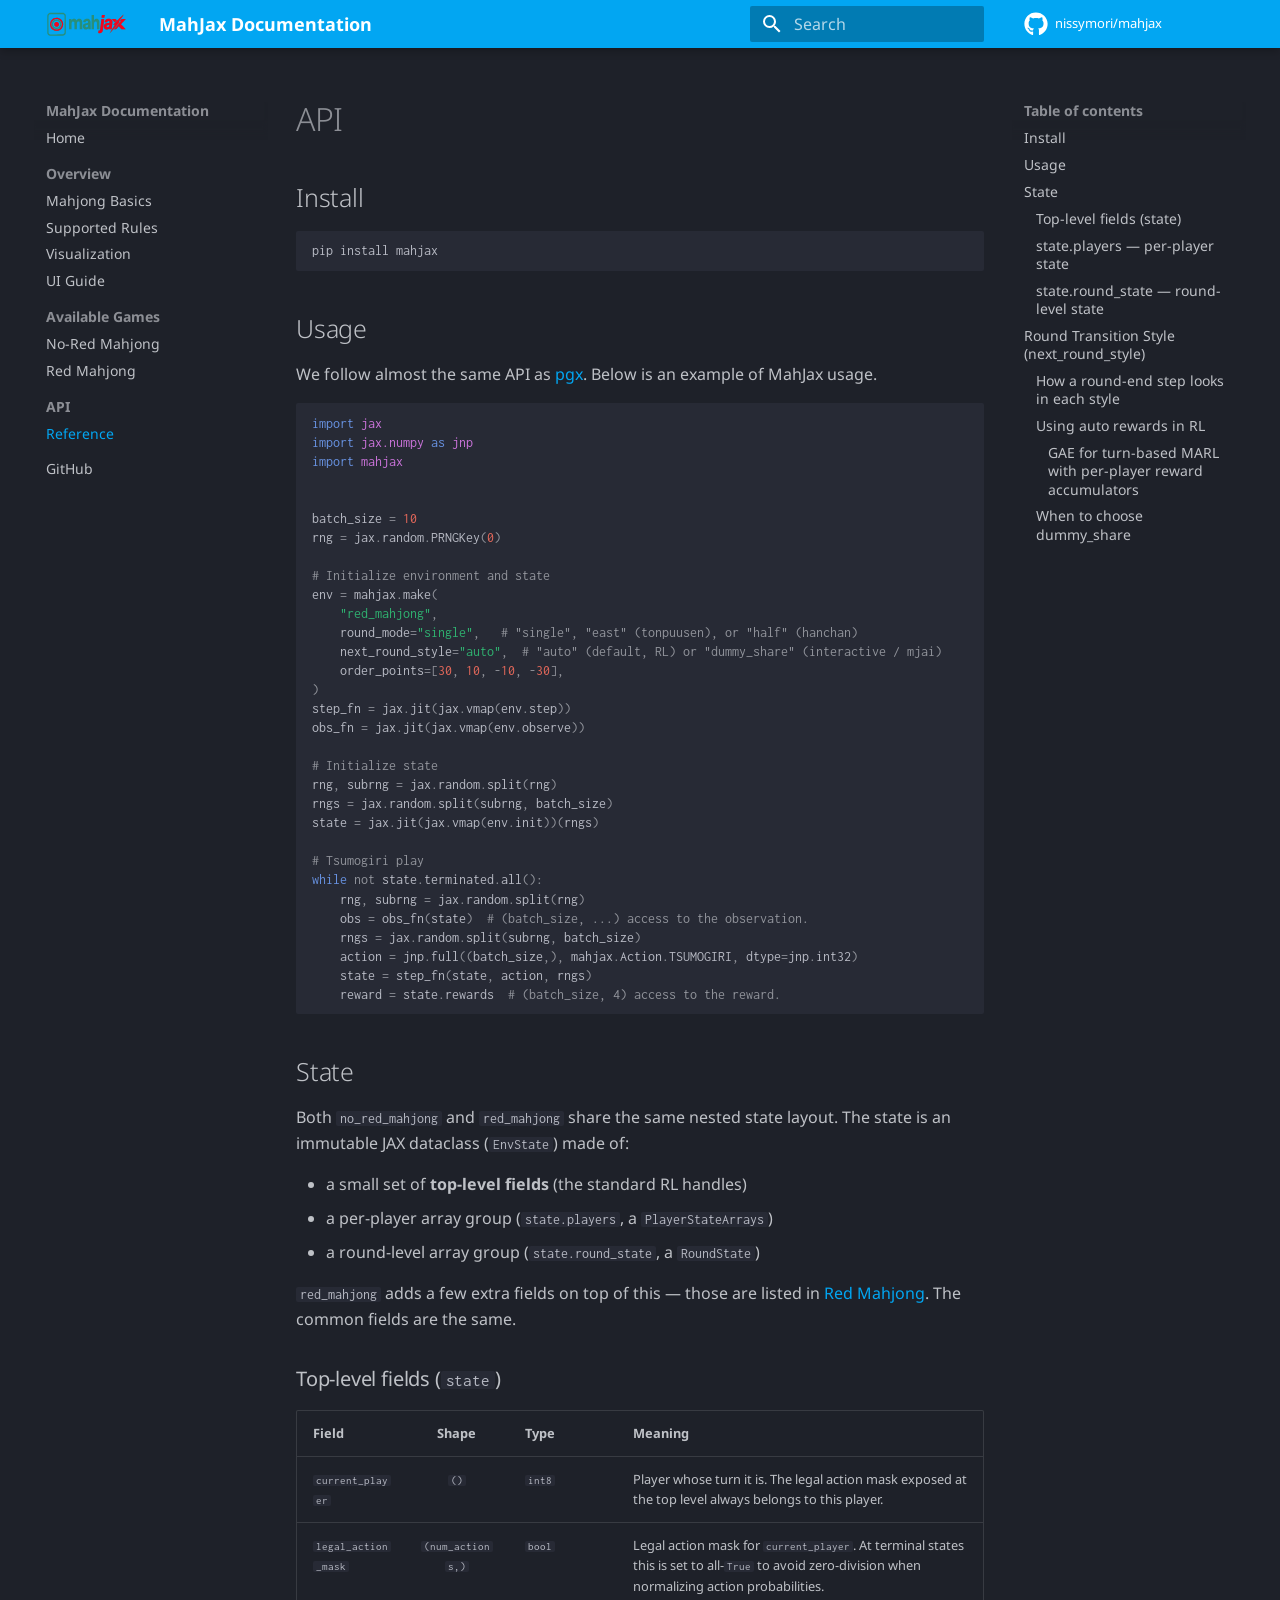
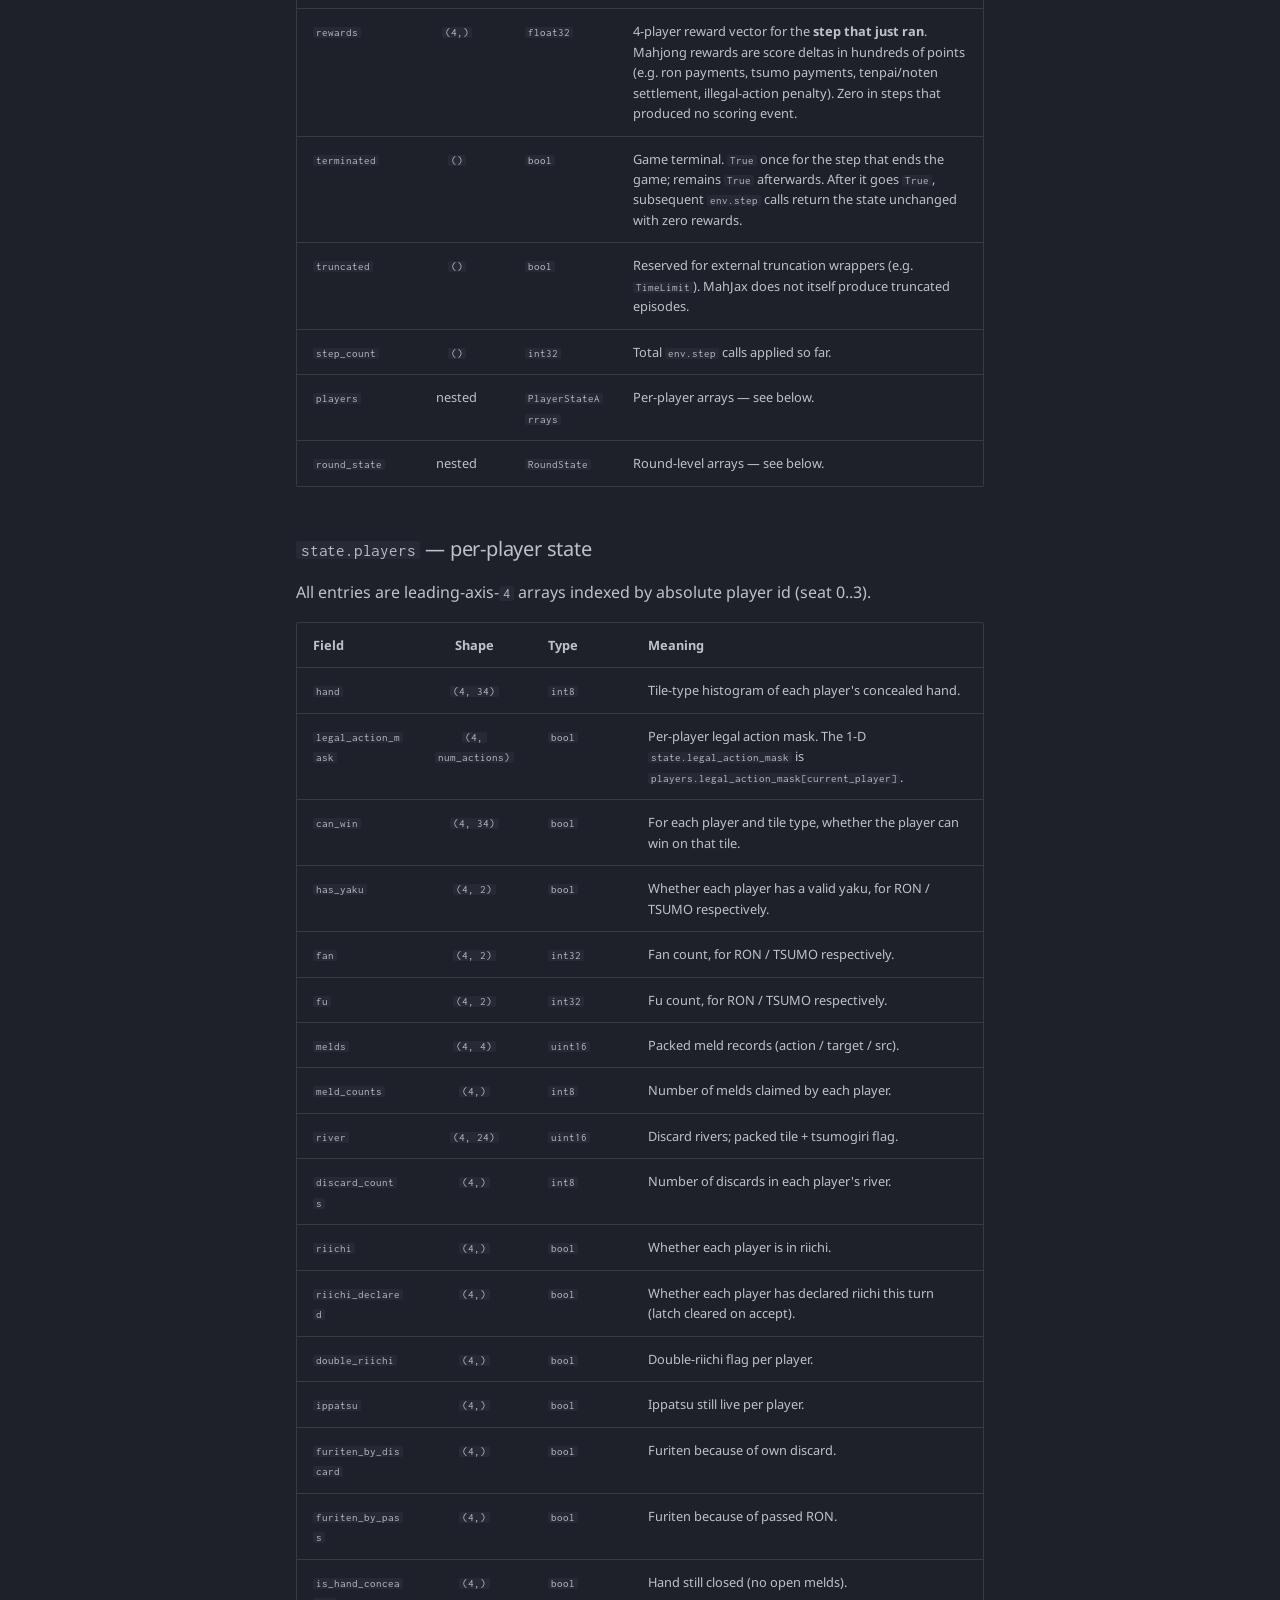
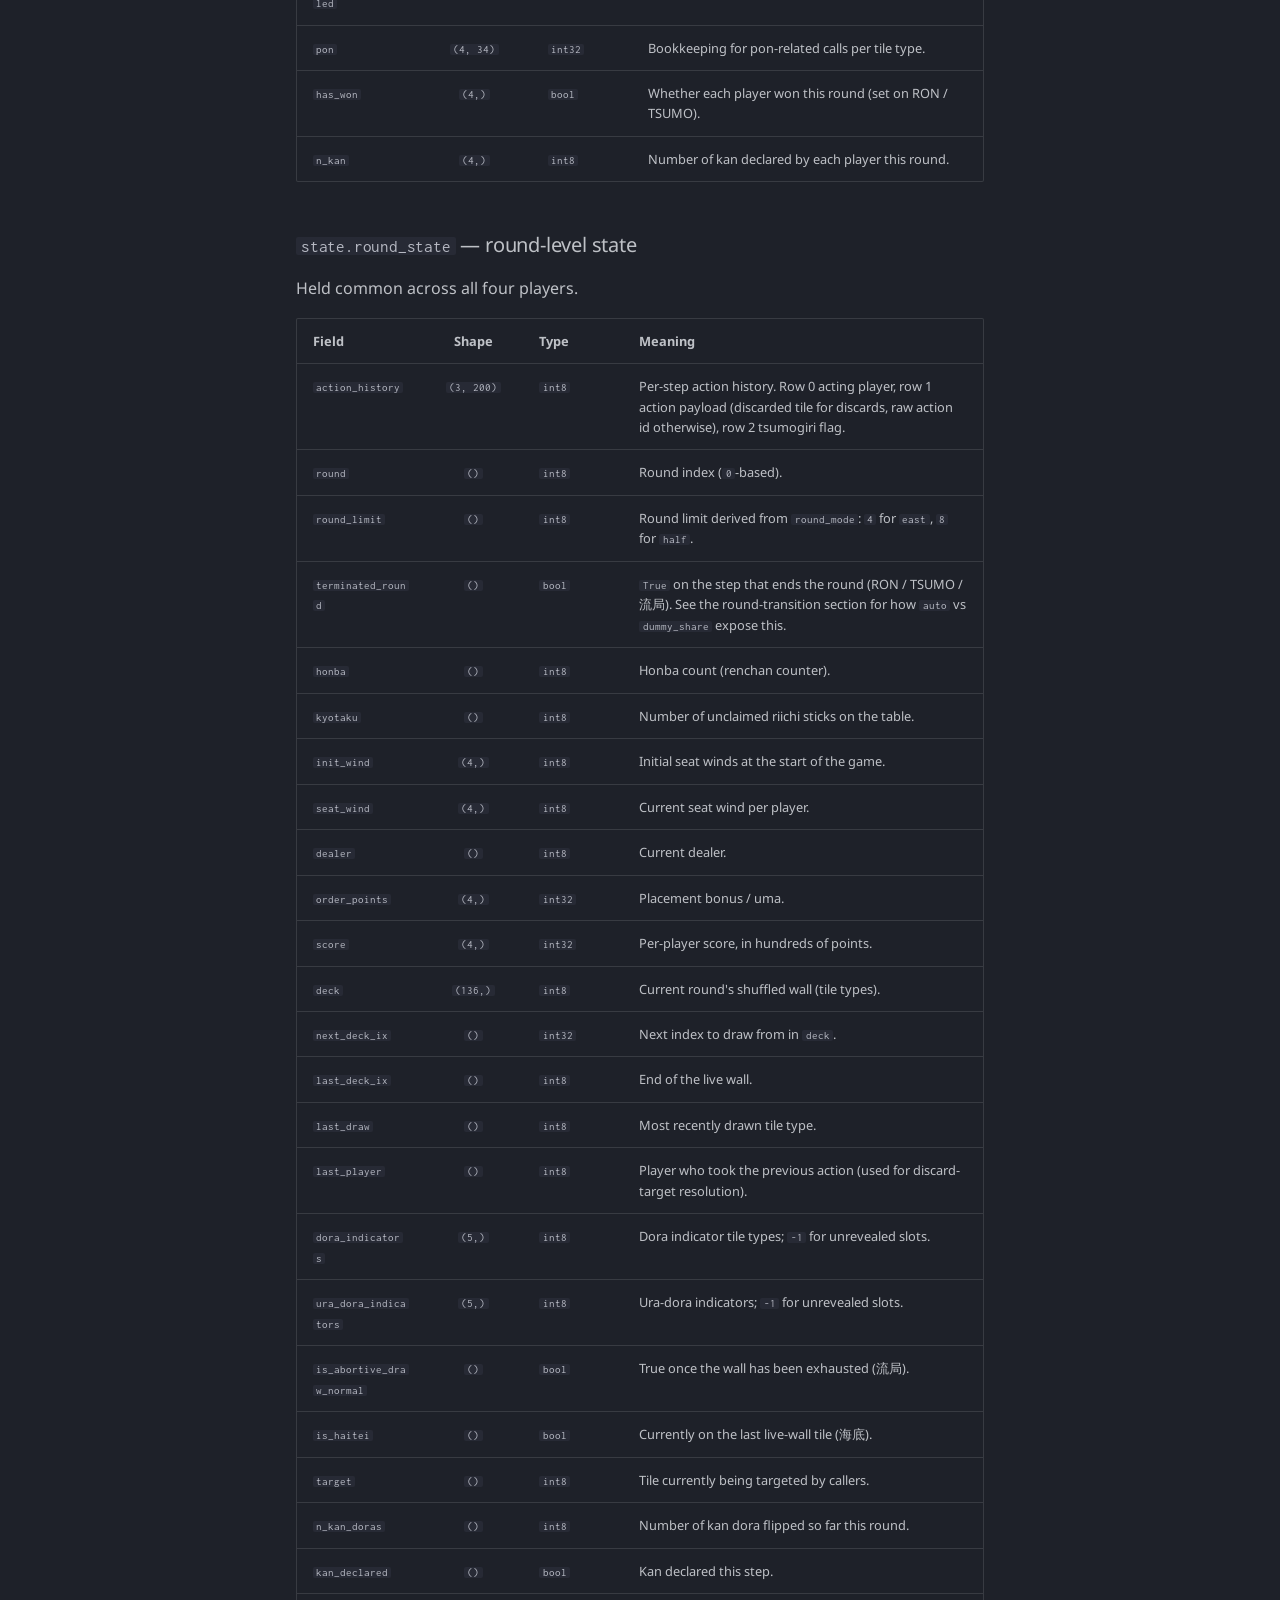
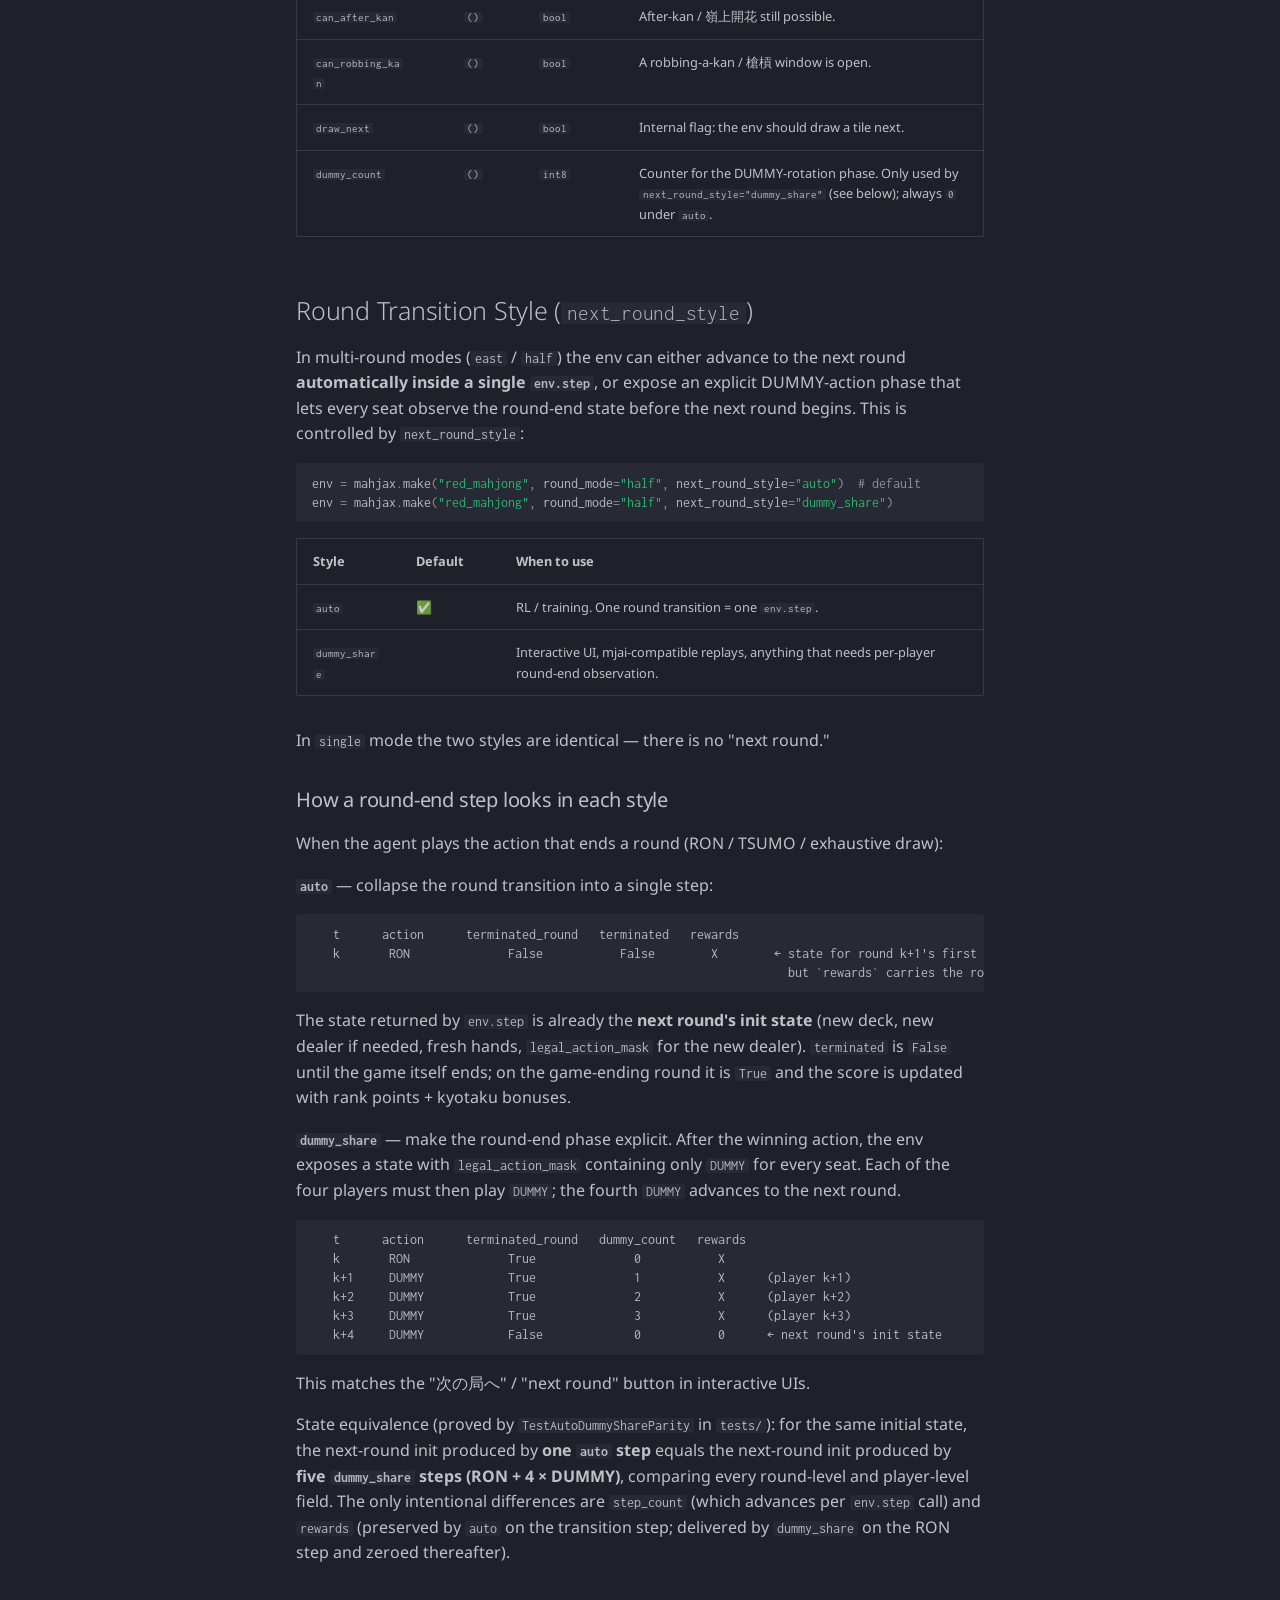
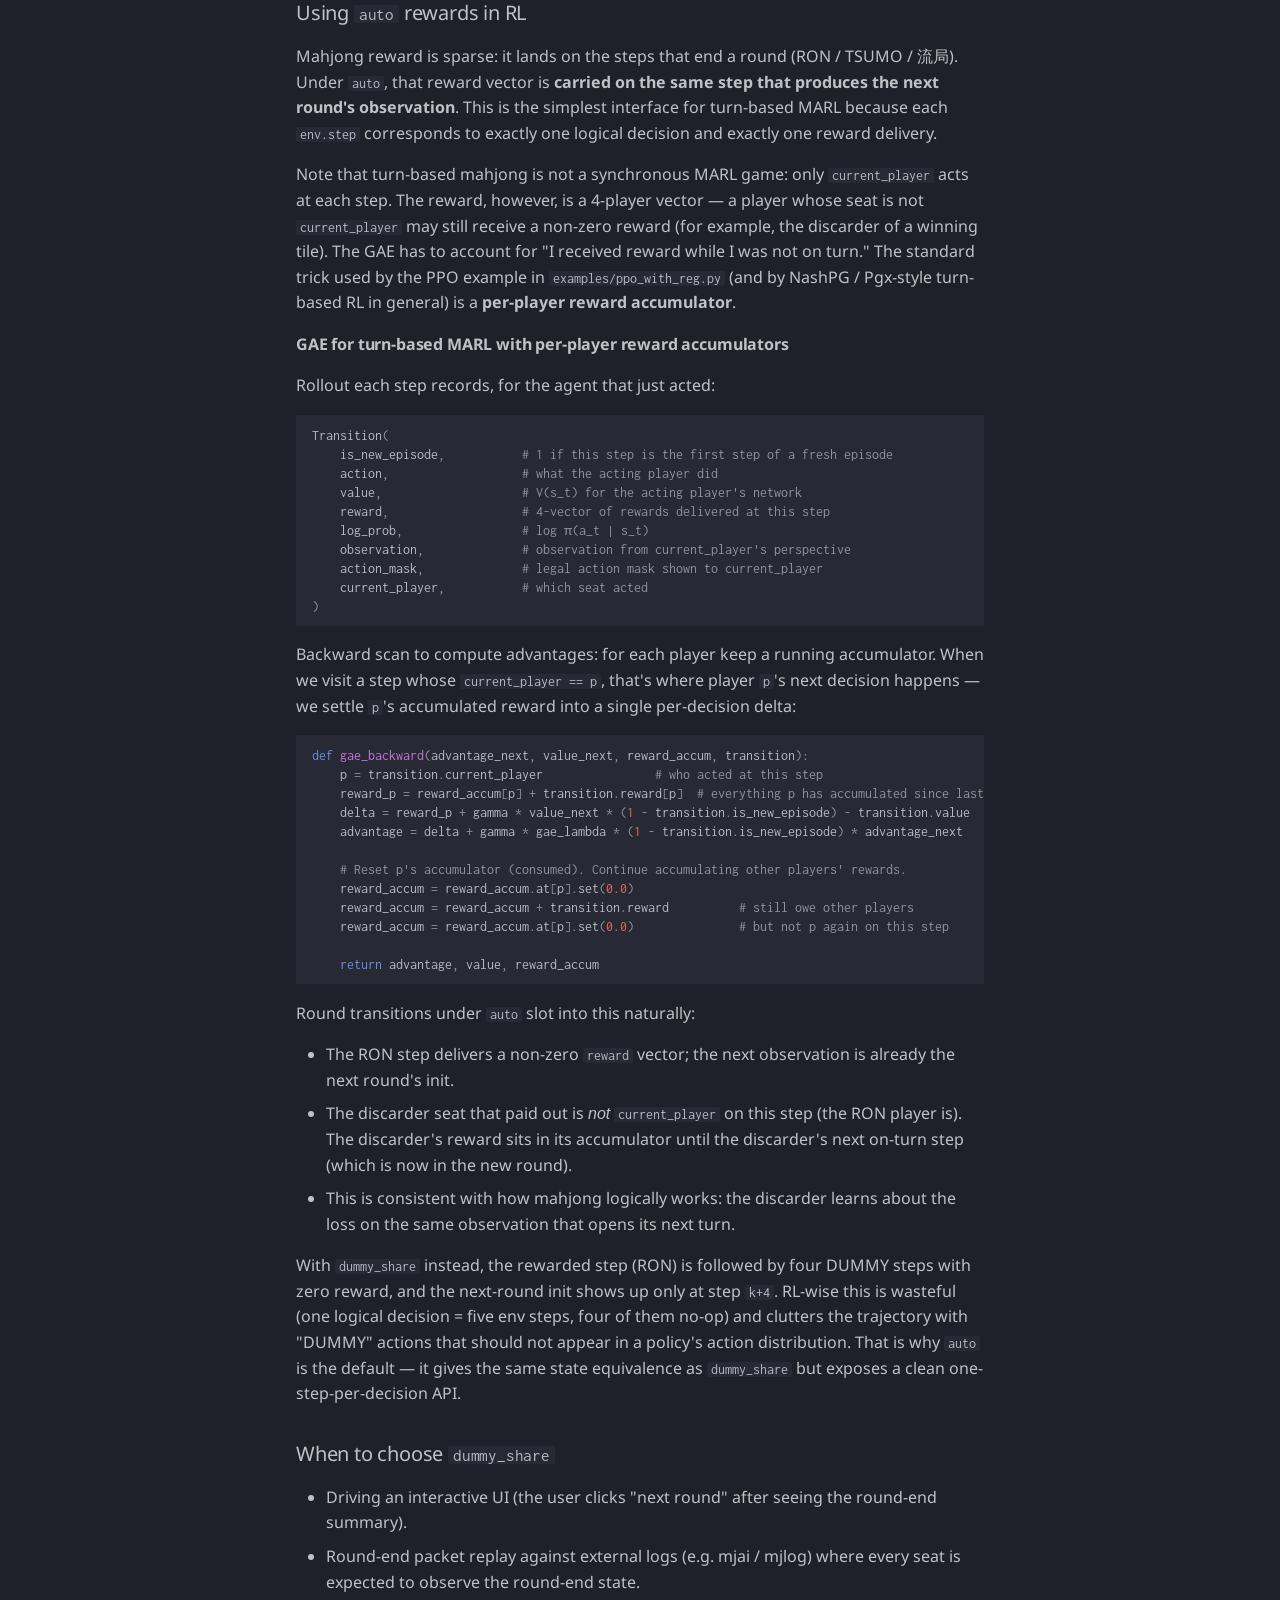
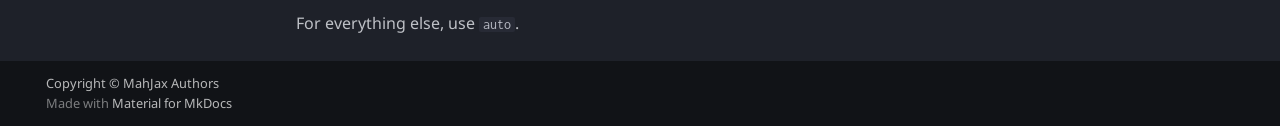
==== commit a7e49607: "Deployed 5222872 with MkDocs version: 1.6.1" ====
--- a/api/index.html
+++ b/api/index.html
@@ -15,7 +15,7 @@
         <link rel="canonical" href="https://nissymori.github.io/mahjax/api/">
       
       
-        <link rel="prev" href="../ui/">
+        <link rel="prev" href="../red_mahjong/">
       
       
       
@@ -23,7 +23,7 @@
       
       
       <link rel="icon" href="../assets/logo.svg">
-      <meta name="generator" content="mkdocs-1.6.1, mkdocs-material-9.7.1">
+      <meta name="generator" content="mkdocs-1.6.1, mkdocs-material-9.7.7">
     
     
       
@@ -31,7 +31,7 @@
       
     
     
-      <link rel="stylesheet" href="../assets/stylesheets/main.484c7ddc.min.css">
+      <link rel="stylesheet" href="../assets/stylesheets/main.ec1eaa64.min.css">
       
         
         <link rel="stylesheet" href="../assets/stylesheets/palette.ab4e12ef.min.css">
@@ -78,7 +78,7 @@
     <div data-md-component="skip">
       
         
-        <a href="#how-to-install" class="md-skip">
+        <a href="#api" class="md-skip">
           Skip to content
         </a>
       
@@ -311,14 +311,14 @@
   
   
     <li class="md-nav__item">
-      <a href="../rule/" class="md-nav__link">
+      <a href="../mahjong-basics/" class="md-nav__link">
         
   
   
   <span class="md-ellipsis">
     
   
-    Rules
+    Mahjong Basics
   
 
     
@@ -339,14 +339,14 @@
   
   
     <li class="md-nav__item">
-      <a href="../ui/" class="md-nav__link">
+      <a href="../rule/" class="md-nav__link">
         
   
   
   <span class="md-ellipsis">
     
   
-    UI Guide
+    Supported Rules
   
 
     
@@ -360,6 +360,62 @@
 
               
             
+              
+                
+  
+  
+  
+  
+    <li class="md-nav__item">
+      <a href="../visualization/" class="md-nav__link">
+        
+  
+  
+  <span class="md-ellipsis">
+    
+  
+    Visualization
+  
+
+    
+  </span>
+  
+  
+
+      </a>
+    </li>
+  
+
+              
+            
+              
+                
+  
+  
+  
+  
+    <li class="md-nav__item">
+      <a href="../ui/" class="md-nav__link">
+        
+  
+  
+  <span class="md-ellipsis">
+    
+  
+    UI Guide
+  
+
+    
+  </span>
+  
+  
+
+      </a>
+    </li>
+  
+
+              
+            
           </ul>
         </nav>
       
@@ -371,25 +427,23 @@
       
   
   
-    
-  
-  
-  
-    
-    
-    
-    
-      
-        
-        
-      
-    
-    
-    <li class="md-nav__item md-nav__item--active md-nav__item--section md-nav__item--nested">
-      
-        
-        
-        <input class="md-nav__toggle md-toggle " type="checkbox" id="__nav_3" checked>
+  
+  
+    
+    
+    
+    
+      
+        
+        
+      
+    
+    
+    <li class="md-nav__item md-nav__item--section md-nav__item--nested">
+      
+        
+        
+        <input class="md-nav__toggle md-toggle " type="checkbox" id="__nav_3" >
         
           
           <label class="md-nav__link" for="__nav_3" id="__nav_3_label" tabindex="">
@@ -399,7 +453,7 @@
   <span class="md-ellipsis">
     
   
-    API
+    Available Games
   
 
     
@@ -410,12 +464,12 @@
             <span class="md-nav__icon md-icon"></span>
           </label>
         
-        <nav class="md-nav" data-md-level="1" aria-labelledby="__nav_3_label" aria-expanded="true">
+        <nav class="md-nav" data-md-level="1" aria-labelledby="__nav_3_label" aria-expanded="false">
           <label class="md-nav__title" for="__nav_3">
             <span class="md-nav__icon md-icon"></span>
             
   
-    API
+    Available Games
   
 
           </label>
@@ -425,6 +479,123 @@
                 
   
   
+  
+  
+    <li class="md-nav__item">
+      <a href="../no_red_mahjong/" class="md-nav__link">
+        
+  
+  
+  <span class="md-ellipsis">
+    
+  
+    No-Red Mahjong
+  
+
+    
+  </span>
+  
+  
+
+      </a>
+    </li>
+  
+
+              
+            
+              
+                
+  
+  
+  
+  
+    <li class="md-nav__item">
+      <a href="../red_mahjong/" class="md-nav__link">
+        
+  
+  
+  <span class="md-ellipsis">
+    
+  
+    Red Mahjong
+  
+
+    
+  </span>
+  
+  
+
+      </a>
+    </li>
+  
+
+              
+            
+          </ul>
+        </nav>
+      
+    </li>
+  
+
+    
+      
+      
+  
+  
+    
+  
+  
+  
+    
+    
+    
+    
+      
+        
+        
+      
+    
+    
+    <li class="md-nav__item md-nav__item--active md-nav__item--section md-nav__item--nested">
+      
+        
+        
+        <input class="md-nav__toggle md-toggle " type="checkbox" id="__nav_4" checked>
+        
+          
+          <label class="md-nav__link" for="__nav_4" id="__nav_4_label" tabindex="">
+            
+  
+  
+  <span class="md-ellipsis">
+    
+  
+    API
+  
+
+    
+  </span>
+  
+  
+
+            <span class="md-nav__icon md-icon"></span>
+          </label>
+        
+        <nav class="md-nav" data-md-level="1" aria-labelledby="__nav_4_label" aria-expanded="true">
+          <label class="md-nav__title" for="__nav_4">
+            <span class="md-nav__icon md-icon"></span>
+            
+  
+    API
+  
+
+          </label>
+          <ul class="md-nav__list" data-md-scrollfix>
+            
+              
+                
+  
+  
     
   
   
@@ -437,6 +608,24 @@
         
       
       
+        <label class="md-nav__link md-nav__link--active" for="__toc">
+          
+  
+  
+  <span class="md-ellipsis">
+    
+  
+    Reference
+  
+
+    
+  </span>
+  
+  
+
+          <span class="md-nav__icon md-icon"></span>
+        </label>
+      
       <a href="./" class="md-nav__link md-nav__link--active">
         
   
@@ -453,6 +642,164 @@
   
 
       </a>
+      
+        
+
+<nav class="md-nav md-nav--secondary" aria-label="Table of contents">
+  
+  
+  
+    
+  
+  
+    <label class="md-nav__title" for="__toc">
+      <span class="md-nav__icon md-icon"></span>
+      Table of contents
+    </label>
+    <ul class="md-nav__list" data-md-component="toc" data-md-scrollfix>
+      
+        <li class="md-nav__item">
+  <a href="#install" class="md-nav__link">
+    <span class="md-ellipsis">
+      
+        Install
+      
+    </span>
+  </a>
+  
+</li>
+      
+        <li class="md-nav__item">
+  <a href="#usage" class="md-nav__link">
+    <span class="md-ellipsis">
+      
+        Usage
+      
+    </span>
+  </a>
+  
+</li>
+      
+        <li class="md-nav__item">
+  <a href="#state" class="md-nav__link">
+    <span class="md-ellipsis">
+      
+        State
+      
+    </span>
+  </a>
+  
+    <nav class="md-nav" aria-label="State">
+      <ul class="md-nav__list">
+        
+          <li class="md-nav__item">
+  <a href="#top-level-fields-state" class="md-nav__link">
+    <span class="md-ellipsis">
+      
+        Top-level fields (state)
+      
+    </span>
+  </a>
+  
+</li>
+        
+          <li class="md-nav__item">
+  <a href="#stateplayers-per-player-state" class="md-nav__link">
+    <span class="md-ellipsis">
+      
+        state.players — per-player state
+      
+    </span>
+  </a>
+  
+</li>
+        
+          <li class="md-nav__item">
+  <a href="#stateround_state-round-level-state" class="md-nav__link">
+    <span class="md-ellipsis">
+      
+        state.round_state — round-level state
+      
+    </span>
+  </a>
+  
+</li>
+        
+      </ul>
+    </nav>
+  
+</li>
+      
+        <li class="md-nav__item">
+  <a href="#round-transition-style-next_round_style" class="md-nav__link">
+    <span class="md-ellipsis">
+      
+        Round Transition Style (next_round_style)
+      
+    </span>
+  </a>
+  
+    <nav class="md-nav" aria-label="Round Transition Style (next_round_style)">
+      <ul class="md-nav__list">
+        
+          <li class="md-nav__item">
+  <a href="#how-a-round-end-step-looks-in-each-style" class="md-nav__link">
+    <span class="md-ellipsis">
+      
+        How a round-end step looks in each style
+      
+    </span>
+  </a>
+  
+</li>
+        
+          <li class="md-nav__item">
+  <a href="#using-auto-rewards-in-rl" class="md-nav__link">
+    <span class="md-ellipsis">
+      
+        Using auto rewards in RL
+      
+    </span>
+  </a>
+  
+    <nav class="md-nav" aria-label="Using auto rewards in RL">
+      <ul class="md-nav__list">
+        
+          <li class="md-nav__item">
+  <a href="#gae-for-turn-based-marl-with-per-player-reward-accumulators" class="md-nav__link">
+    <span class="md-ellipsis">
+      
+        GAE for turn-based MARL with per-player reward accumulators
+      
+    </span>
+  </a>
+  
+</li>
+        
+      </ul>
+    </nav>
+  
+</li>
+        
+          <li class="md-nav__item">
+  <a href="#when-to-choose-dummy_share" class="md-nav__link">
+    <span class="md-ellipsis">
+      
+        When to choose dummy_share
+      
+    </span>
+  </a>
+  
+</li>
+        
+      </ul>
+    </nav>
+  
+</li>
+      
+    </ul>
+  
+</nav>
       
     </li>
   
@@ -513,6 +860,153 @@
     
   
   
+    <label class="md-nav__title" for="__toc">
+      <span class="md-nav__icon md-icon"></span>
+      Table of contents
+    </label>
+    <ul class="md-nav__list" data-md-component="toc" data-md-scrollfix>
+      
+        <li class="md-nav__item">
+  <a href="#install" class="md-nav__link">
+    <span class="md-ellipsis">
+      
+        Install
+      
+    </span>
+  </a>
+  
+</li>
+      
+        <li class="md-nav__item">
+  <a href="#usage" class="md-nav__link">
+    <span class="md-ellipsis">
+      
+        Usage
+      
+    </span>
+  </a>
+  
+</li>
+      
+        <li class="md-nav__item">
+  <a href="#state" class="md-nav__link">
+    <span class="md-ellipsis">
+      
+        State
+      
+    </span>
+  </a>
+  
+    <nav class="md-nav" aria-label="State">
+      <ul class="md-nav__list">
+        
+          <li class="md-nav__item">
+  <a href="#top-level-fields-state" class="md-nav__link">
+    <span class="md-ellipsis">
+      
+        Top-level fields (state)
+      
+    </span>
+  </a>
+  
+</li>
+        
+          <li class="md-nav__item">
+  <a href="#stateplayers-per-player-state" class="md-nav__link">
+    <span class="md-ellipsis">
+      
+        state.players — per-player state
+      
+    </span>
+  </a>
+  
+</li>
+        
+          <li class="md-nav__item">
+  <a href="#stateround_state-round-level-state" class="md-nav__link">
+    <span class="md-ellipsis">
+      
+        state.round_state — round-level state
+      
+    </span>
+  </a>
+  
+</li>
+        
+      </ul>
+    </nav>
+  
+</li>
+      
+        <li class="md-nav__item">
+  <a href="#round-transition-style-next_round_style" class="md-nav__link">
+    <span class="md-ellipsis">
+      
+        Round Transition Style (next_round_style)
+      
+    </span>
+  </a>
+  
+    <nav class="md-nav" aria-label="Round Transition Style (next_round_style)">
+      <ul class="md-nav__list">
+        
+          <li class="md-nav__item">
+  <a href="#how-a-round-end-step-looks-in-each-style" class="md-nav__link">
+    <span class="md-ellipsis">
+      
+        How a round-end step looks in each style
+      
+    </span>
+  </a>
+  
+</li>
+        
+          <li class="md-nav__item">
+  <a href="#using-auto-rewards-in-rl" class="md-nav__link">
+    <span class="md-ellipsis">
+      
+        Using auto rewards in RL
+      
+    </span>
+  </a>
+  
+    <nav class="md-nav" aria-label="Using auto rewards in RL">
+      <ul class="md-nav__list">
+        
+          <li class="md-nav__item">
+  <a href="#gae-for-turn-based-marl-with-per-player-reward-accumulators" class="md-nav__link">
+    <span class="md-ellipsis">
+      
+        GAE for turn-based MARL with per-player reward accumulators
+      
+    </span>
+  </a>
+  
+</li>
+        
+      </ul>
+    </nav>
+  
+</li>
+        
+          <li class="md-nav__item">
+  <a href="#when-to-choose-dummy_share" class="md-nav__link">
+    <span class="md-ellipsis">
+      
+        When to choose dummy_share
+      
+    </span>
+  </a>
+  
+</li>
+        
+      </ul>
+    </nav>
+  
+</li>
+      
+    </ul>
+  
 </nav>
                   </div>
                 </div>
@@ -531,26 +1025,26 @@
   
 
 
-<h1 id="how-to-install">How to install</h1>
+<h1 id="api">API</h1>
+<h2 id="install">Install</h2>
 <div class="language-text highlight"><pre><span></span><code><span id="__span-0-1"><a id="__codelineno-0-1" name="__codelineno-0-1" href="#__codelineno-0-1"></a>pip install mahjax
 </span></code></pre></div>
-<h1 id="usage">Usage</h1>
-<p>We follow almost the same api as <a href="https://github.com/sotetsuk/pgx">pgx</a>.
-Below is the example of usage of mahjax.</p>
+<h2 id="usage">Usage</h2>
+<p>We follow almost the same API as <a href="https://github.com/sotetsuk/pgx">pgx</a>. Below is an example of MahJax usage.</p>
 <div class="language-py highlight"><pre><span></span><code><span id="__span-1-1"><a id="__codelineno-1-1" name="__codelineno-1-1" href="#__codelineno-1-1"></a><span class="kn">import</span><span class="w"> </span><span class="nn">jax</span>
-</span><span id="__span-1-2"><a id="__codelineno-1-2" name="__codelineno-1-2" href="#__codelineno-1-2"></a><span class="kn">import</span><span class="w"> </span><span class="nn">jax.numpy</span><span class="w"> </span><span class="k">as</span><span class="w"> </span><span class="nn">inp</span>
+</span><span id="__span-1-2"><a id="__codelineno-1-2" name="__codelineno-1-2" href="#__codelineno-1-2"></a><span class="kn">import</span><span class="w"> </span><span class="nn">jax.numpy</span><span class="w"> </span><span class="k">as</span><span class="w"> </span><span class="nn">jnp</span>
 </span><span id="__span-1-3"><a id="__codelineno-1-3" name="__codelineno-1-3" href="#__codelineno-1-3"></a><span class="kn">import</span><span class="w"> </span><span class="nn">mahjax</span>
-</span><span id="__span-1-4"><a id="__codelineno-1-4" name="__codelineno-1-4" href="#__codelineno-1-4"></a><span class="kn">from</span><span class="w"> </span><span class="nn">mahjax.action</span><span class="w"> </span><span class="kn">import</span> <span class="n">Action</span>
+</span><span id="__span-1-4"><a id="__codelineno-1-4" name="__codelineno-1-4" href="#__codelineno-1-4"></a>
 </span><span id="__span-1-5"><a id="__codelineno-1-5" name="__codelineno-1-5" href="#__codelineno-1-5"></a>
-</span><span id="__span-1-6"><a id="__codelineno-1-6" name="__codelineno-1-6" href="#__codelineno-1-6"></a>
-</span><span id="__span-1-7"><a id="__codelineno-1-7" name="__codelineno-1-7" href="#__codelineno-1-7"></a><span class="n">batch_size</span> <span class="o">=</span> <span class="mi">10</span>
-</span><span id="__span-1-8"><a id="__codelineno-1-8" name="__codelineno-1-8" href="#__codelineno-1-8"></a><span class="n">rng</span> <span class="o">=</span> <span class="n">jax</span><span class="o">.</span><span class="n">random</span><span class="o">.</span><span class="n">PRNGKey</span><span class="p">(</span><span class="mi">0</span><span class="p">)</span>
-</span><span id="__span-1-9"><a id="__codelineno-1-9" name="__codelineno-1-9" href="#__codelineno-1-9"></a>
-</span><span id="__span-1-10"><a id="__codelineno-1-10" name="__codelineno-1-10" href="#__codelineno-1-10"></a><span class="c1"># Initialize environment and state</span>
-</span><span id="__span-1-11"><a id="__codelineno-1-11" name="__codelineno-1-11" href="#__codelineno-1-11"></a><span class="n">env</span> <span class="o">=</span> <span class="n">mahjax</span><span class="o">.</span><span class="n">make</span><span class="p">(</span>
-</span><span id="__span-1-12"><a id="__codelineno-1-12" name="__codelineno-1-12" href="#__codelineno-1-12"></a>    <span class="s2">&quot;no_red_mahjong&quot;</span><span class="p">,</span>
-</span><span id="__span-1-13"><a id="__codelineno-1-13" name="__codelineno-1-13" href="#__codelineno-1-13"></a>    <span class="n">one_round</span><span class="o">=</span><span class="kc">True</span><span class="p">,</span>  <span class="c1"># one_round: if False, hanchan game.</span>
-</span><span id="__span-1-14"><a id="__codelineno-1-14" name="__codelineno-1-14" href="#__codelineno-1-14"></a>    <span class="n">order_points</span><span class="o">=</span><span class="p">[</span><span class="mi">30</span><span class="p">,</span> <span class="mi">10</span><span class="p">,</span> <span class="o">-</span><span class="mi">10</span><span class="p">,</span> <span class="o">-</span><span class="mi">30</span><span class="p">]</span>  <span class="c1"># You can specify the order points by thousands.</span>
+</span><span id="__span-1-6"><a id="__codelineno-1-6" name="__codelineno-1-6" href="#__codelineno-1-6"></a><span class="n">batch_size</span> <span class="o">=</span> <span class="mi">10</span>
+</span><span id="__span-1-7"><a id="__codelineno-1-7" name="__codelineno-1-7" href="#__codelineno-1-7"></a><span class="n">rng</span> <span class="o">=</span> <span class="n">jax</span><span class="o">.</span><span class="n">random</span><span class="o">.</span><span class="n">PRNGKey</span><span class="p">(</span><span class="mi">0</span><span class="p">)</span>
+</span><span id="__span-1-8"><a id="__codelineno-1-8" name="__codelineno-1-8" href="#__codelineno-1-8"></a>
+</span><span id="__span-1-9"><a id="__codelineno-1-9" name="__codelineno-1-9" href="#__codelineno-1-9"></a><span class="c1"># Initialize environment and state</span>
+</span><span id="__span-1-10"><a id="__codelineno-1-10" name="__codelineno-1-10" href="#__codelineno-1-10"></a><span class="n">env</span> <span class="o">=</span> <span class="n">mahjax</span><span class="o">.</span><span class="n">make</span><span class="p">(</span>
+</span><span id="__span-1-11"><a id="__codelineno-1-11" name="__codelineno-1-11" href="#__codelineno-1-11"></a>    <span class="s2">&quot;red_mahjong&quot;</span><span class="p">,</span>
+</span><span id="__span-1-12"><a id="__codelineno-1-12" name="__codelineno-1-12" href="#__codelineno-1-12"></a>    <span class="n">round_mode</span><span class="o">=</span><span class="s2">&quot;single&quot;</span><span class="p">,</span>   <span class="c1"># &quot;single&quot;, &quot;east&quot; (tonpuusen), or &quot;half&quot; (hanchan)</span>
+</span><span id="__span-1-13"><a id="__codelineno-1-13" name="__codelineno-1-13" href="#__codelineno-1-13"></a>    <span class="n">next_round_style</span><span class="o">=</span><span class="s2">&quot;auto&quot;</span><span class="p">,</span>  <span class="c1"># &quot;auto&quot; (default, RL) or &quot;dummy_share&quot; (interactive / mjai)</span>
+</span><span id="__span-1-14"><a id="__codelineno-1-14" name="__codelineno-1-14" href="#__codelineno-1-14"></a>    <span class="n">order_points</span><span class="o">=</span><span class="p">[</span><span class="mi">30</span><span class="p">,</span> <span class="mi">10</span><span class="p">,</span> <span class="o">-</span><span class="mi">10</span><span class="p">,</span> <span class="o">-</span><span class="mi">30</span><span class="p">],</span>
 </span><span id="__span-1-15"><a id="__codelineno-1-15" name="__codelineno-1-15" href="#__codelineno-1-15"></a><span class="p">)</span>
 </span><span id="__span-1-16"><a id="__codelineno-1-16" name="__codelineno-1-16" href="#__codelineno-1-16"></a><span class="n">step_fn</span> <span class="o">=</span> <span class="n">jax</span><span class="o">.</span><span class="n">jit</span><span class="p">(</span><span class="n">jax</span><span class="o">.</span><span class="n">vmap</span><span class="p">(</span><span class="n">env</span><span class="o">.</span><span class="n">step</span><span class="p">))</span>
 </span><span id="__span-1-17"><a id="__codelineno-1-17" name="__codelineno-1-17" href="#__codelineno-1-17"></a><span class="n">obs_fn</span> <span class="o">=</span> <span class="n">jax</span><span class="o">.</span><span class="n">jit</span><span class="p">(</span><span class="n">jax</span><span class="o">.</span><span class="n">vmap</span><span class="p">(</span><span class="n">env</span><span class="o">.</span><span class="n">observe</span><span class="p">))</span>
@@ -562,12 +1056,480 @@
 </span><span id="__span-1-23"><a id="__codelineno-1-23" name="__codelineno-1-23" href="#__codelineno-1-23"></a>
 </span><span id="__span-1-24"><a id="__codelineno-1-24" name="__codelineno-1-24" href="#__codelineno-1-24"></a><span class="c1"># Tsumogiri play</span>
 </span><span id="__span-1-25"><a id="__codelineno-1-25" name="__codelineno-1-25" href="#__codelineno-1-25"></a><span class="k">while</span> <span class="ow">not</span> <span class="n">state</span><span class="o">.</span><span class="n">terminated</span><span class="o">.</span><span class="n">all</span><span class="p">():</span>
-</span><span id="__span-1-26"><a id="__codelineno-1-26" name="__codelineno-1-26" href="#__codelineno-1-26"></a>    <span class="n">rng</span><span class="p">,</span> <span class="n">subrng</span> <span class="o">=</span> <span class="n">jax</span><span class="o">.</span><span class="n">random</span><span class="o">.</span><span class="n">split</span><span class="p">(</span><span class="n">rng</span><span class="p">,</span> <span class="n">batch_size</span><span class="p">)</span>
+</span><span id="__span-1-26"><a id="__codelineno-1-26" name="__codelineno-1-26" href="#__codelineno-1-26"></a>    <span class="n">rng</span><span class="p">,</span> <span class="n">subrng</span> <span class="o">=</span> <span class="n">jax</span><span class="o">.</span><span class="n">random</span><span class="o">.</span><span class="n">split</span><span class="p">(</span><span class="n">rng</span><span class="p">)</span>
 </span><span id="__span-1-27"><a id="__codelineno-1-27" name="__codelineno-1-27" href="#__codelineno-1-27"></a>    <span class="n">obs</span> <span class="o">=</span> <span class="n">obs_fn</span><span class="p">(</span><span class="n">state</span><span class="p">)</span>  <span class="c1"># (batch_size, ...) access to the observation.</span>
-</span><span id="__span-1-28"><a id="__codelineno-1-28" name="__codelineno-1-28" href="#__codelineno-1-28"></a>    <span class="n">action</span> <span class="o">=</span> <span class="n">jnp</span><span class="o">.</span><span class="n">full</span><span class="p">(</span><span class="n">mahjax</span><span class="o">.</span><span class="n">Action</span><span class="o">.</span><span class="n">Tsumogiri</span><span class="p">,</span> <span class="n">batch_size</span><span class="p">)</span>
-</span><span id="__span-1-29"><a id="__codelineno-1-29" name="__codelineno-1-29" href="#__codelineno-1-29"></a>    <span class="n">state</span> <span class="o">=</span> <span class="n">step_fn</span><span class="p">(</span><span class="n">state</span><span class="p">,</span> <span class="n">action</span><span class="p">,</span> <span class="n">subrng</span><span class="p">)</span>
-</span><span id="__span-1-30"><a id="__codelineno-1-30" name="__codelineno-1-30" href="#__codelineno-1-30"></a>    <span class="n">reward</span> <span class="o">=</span> <span class="n">state</span><span class="o">.</span><span class="n">rewards</span>  <span class="c1"># (batch_size, 4) access to the reward.</span>
+</span><span id="__span-1-28"><a id="__codelineno-1-28" name="__codelineno-1-28" href="#__codelineno-1-28"></a>    <span class="n">rngs</span> <span class="o">=</span> <span class="n">jax</span><span class="o">.</span><span class="n">random</span><span class="o">.</span><span class="n">split</span><span class="p">(</span><span class="n">subrng</span><span class="p">,</span> <span class="n">batch_size</span><span class="p">)</span>
+</span><span id="__span-1-29"><a id="__codelineno-1-29" name="__codelineno-1-29" href="#__codelineno-1-29"></a>    <span class="n">action</span> <span class="o">=</span> <span class="n">jnp</span><span class="o">.</span><span class="n">full</span><span class="p">((</span><span class="n">batch_size</span><span class="p">,),</span> <span class="n">mahjax</span><span class="o">.</span><span class="n">Action</span><span class="o">.</span><span class="n">TSUMOGIRI</span><span class="p">,</span> <span class="n">dtype</span><span class="o">=</span><span class="n">jnp</span><span class="o">.</span><span class="n">int32</span><span class="p">)</span>
+</span><span id="__span-1-30"><a id="__codelineno-1-30" name="__codelineno-1-30" href="#__codelineno-1-30"></a>    <span class="n">state</span> <span class="o">=</span> <span class="n">step_fn</span><span class="p">(</span><span class="n">state</span><span class="p">,</span> <span class="n">action</span><span class="p">,</span> <span class="n">rngs</span><span class="p">)</span>
+</span><span id="__span-1-31"><a id="__codelineno-1-31" name="__codelineno-1-31" href="#__codelineno-1-31"></a>    <span class="n">reward</span> <span class="o">=</span> <span class="n">state</span><span class="o">.</span><span class="n">rewards</span>  <span class="c1"># (batch_size, 4) access to the reward.</span>
 </span></code></pre></div>
+<h2 id="state">State</h2>
+<p>Both <code>no_red_mahjong</code> and <code>red_mahjong</code> share the same nested state layout. The state is an immutable JAX dataclass (<code>EnvState</code>) made of:</p>
+<ul>
+<li>a small set of <strong>top-level fields</strong> (the standard RL handles)</li>
+<li>a per-player array group (<code>state.players</code>, a <code>PlayerStateArrays</code>)</li>
+<li>a round-level array group (<code>state.round_state</code>, a <code>RoundState</code>)</li>
+</ul>
+<p><code>red_mahjong</code> adds a few extra fields on top of this — those are listed in <a href="../red_mahjong/">Red Mahjong</a>. The common fields are the same.</p>
+<h3 id="top-level-fields-state">Top-level fields (<code>state</code>)</h3>
+<table>
+<thead>
+<tr>
+<th style="text-align: left;">Field</th>
+<th style="text-align: center;">Shape</th>
+<th style="text-align: left;">Type</th>
+<th style="text-align: left;">Meaning</th>
+</tr>
+</thead>
+<tbody>
+<tr>
+<td style="text-align: left;"><code>current_player</code></td>
+<td style="text-align: center;"><code>()</code></td>
+<td style="text-align: left;"><code>int8</code></td>
+<td style="text-align: left;">Player whose turn it is. The legal action mask exposed at the top level always belongs to this player.</td>
+</tr>
+<tr>
+<td style="text-align: left;"><code>legal_action_mask</code></td>
+<td style="text-align: center;"><code>(num_actions,)</code></td>
+<td style="text-align: left;"><code>bool</code></td>
+<td style="text-align: left;">Legal action mask for <code>current_player</code>. At terminal states this is set to all-<code>True</code> to avoid zero-division when normalizing action probabilities.</td>
+</tr>
+<tr>
+<td style="text-align: left;"><code>rewards</code></td>
+<td style="text-align: center;"><code>(4,)</code></td>
+<td style="text-align: left;"><code>float32</code></td>
+<td style="text-align: left;">4-player reward vector for the <strong>step that just ran</strong>. Mahjong rewards are score deltas in hundreds of points (e.g. ron payments, tsumo payments, tenpai/noten settlement, illegal-action penalty). Zero in steps that produced no scoring event.</td>
+</tr>
+<tr>
+<td style="text-align: left;"><code>terminated</code></td>
+<td style="text-align: center;"><code>()</code></td>
+<td style="text-align: left;"><code>bool</code></td>
+<td style="text-align: left;">Game terminal. <code>True</code> once for the step that ends the game; remains <code>True</code> afterwards. After it goes <code>True</code>, subsequent <code>env.step</code> calls return the state unchanged with zero rewards.</td>
+</tr>
+<tr>
+<td style="text-align: left;"><code>truncated</code></td>
+<td style="text-align: center;"><code>()</code></td>
+<td style="text-align: left;"><code>bool</code></td>
+<td style="text-align: left;">Reserved for external truncation wrappers (e.g. <code>TimeLimit</code>). MahJax does not itself produce truncated episodes.</td>
+</tr>
+<tr>
+<td style="text-align: left;"><code>step_count</code></td>
+<td style="text-align: center;"><code>()</code></td>
+<td style="text-align: left;"><code>int32</code></td>
+<td style="text-align: left;">Total <code>env.step</code> calls applied so far.</td>
+</tr>
+<tr>
+<td style="text-align: left;"><code>players</code></td>
+<td style="text-align: center;">nested</td>
+<td style="text-align: left;"><code>PlayerStateArrays</code></td>
+<td style="text-align: left;">Per-player arrays — see below.</td>
+</tr>
+<tr>
+<td style="text-align: left;"><code>round_state</code></td>
+<td style="text-align: center;">nested</td>
+<td style="text-align: left;"><code>RoundState</code></td>
+<td style="text-align: left;">Round-level arrays — see below.</td>
+</tr>
+</tbody>
+</table>
+<h3 id="stateplayers-per-player-state"><code>state.players</code> — per-player state</h3>
+<p>All entries are leading-axis-<code>4</code> arrays indexed by absolute player id (seat 0..3).</p>
+<table>
+<thead>
+<tr>
+<th style="text-align: left;">Field</th>
+<th style="text-align: center;">Shape</th>
+<th style="text-align: left;">Type</th>
+<th style="text-align: left;">Meaning</th>
+</tr>
+</thead>
+<tbody>
+<tr>
+<td style="text-align: left;"><code>hand</code></td>
+<td style="text-align: center;"><code>(4, 34)</code></td>
+<td style="text-align: left;"><code>int8</code></td>
+<td style="text-align: left;">Tile-type histogram of each player's concealed hand.</td>
+</tr>
+<tr>
+<td style="text-align: left;"><code>legal_action_mask</code></td>
+<td style="text-align: center;"><code>(4, num_actions)</code></td>
+<td style="text-align: left;"><code>bool</code></td>
+<td style="text-align: left;">Per-player legal action mask. The 1-D <code>state.legal_action_mask</code> is <code>players.legal_action_mask[current_player]</code>.</td>
+</tr>
+<tr>
+<td style="text-align: left;"><code>can_win</code></td>
+<td style="text-align: center;"><code>(4, 34)</code></td>
+<td style="text-align: left;"><code>bool</code></td>
+<td style="text-align: left;">For each player and tile type, whether the player can win on that tile.</td>
+</tr>
+<tr>
+<td style="text-align: left;"><code>has_yaku</code></td>
+<td style="text-align: center;"><code>(4, 2)</code></td>
+<td style="text-align: left;"><code>bool</code></td>
+<td style="text-align: left;">Whether each player has a valid yaku, for RON / TSUMO respectively.</td>
+</tr>
+<tr>
+<td style="text-align: left;"><code>fan</code></td>
+<td style="text-align: center;"><code>(4, 2)</code></td>
+<td style="text-align: left;"><code>int32</code></td>
+<td style="text-align: left;">Fan count, for RON / TSUMO respectively.</td>
+</tr>
+<tr>
+<td style="text-align: left;"><code>fu</code></td>
+<td style="text-align: center;"><code>(4, 2)</code></td>
+<td style="text-align: left;"><code>int32</code></td>
+<td style="text-align: left;">Fu count, for RON / TSUMO respectively.</td>
+</tr>
+<tr>
+<td style="text-align: left;"><code>melds</code></td>
+<td style="text-align: center;"><code>(4, 4)</code></td>
+<td style="text-align: left;"><code>uint16</code></td>
+<td style="text-align: left;">Packed meld records (action / target / src).</td>
+</tr>
+<tr>
+<td style="text-align: left;"><code>meld_counts</code></td>
+<td style="text-align: center;"><code>(4,)</code></td>
+<td style="text-align: left;"><code>int8</code></td>
+<td style="text-align: left;">Number of melds claimed by each player.</td>
+</tr>
+<tr>
+<td style="text-align: left;"><code>river</code></td>
+<td style="text-align: center;"><code>(4, 24)</code></td>
+<td style="text-align: left;"><code>uint16</code></td>
+<td style="text-align: left;">Discard rivers; packed tile + tsumogiri flag.</td>
+</tr>
+<tr>
+<td style="text-align: left;"><code>discard_counts</code></td>
+<td style="text-align: center;"><code>(4,)</code></td>
+<td style="text-align: left;"><code>int8</code></td>
+<td style="text-align: left;">Number of discards in each player's river.</td>
+</tr>
+<tr>
+<td style="text-align: left;"><code>riichi</code></td>
+<td style="text-align: center;"><code>(4,)</code></td>
+<td style="text-align: left;"><code>bool</code></td>
+<td style="text-align: left;">Whether each player is in riichi.</td>
+</tr>
+<tr>
+<td style="text-align: left;"><code>riichi_declared</code></td>
+<td style="text-align: center;"><code>(4,)</code></td>
+<td style="text-align: left;"><code>bool</code></td>
+<td style="text-align: left;">Whether each player has declared riichi this turn (latch cleared on accept).</td>
+</tr>
+<tr>
+<td style="text-align: left;"><code>double_riichi</code></td>
+<td style="text-align: center;"><code>(4,)</code></td>
+<td style="text-align: left;"><code>bool</code></td>
+<td style="text-align: left;">Double-riichi flag per player.</td>
+</tr>
+<tr>
+<td style="text-align: left;"><code>ippatsu</code></td>
+<td style="text-align: center;"><code>(4,)</code></td>
+<td style="text-align: left;"><code>bool</code></td>
+<td style="text-align: left;">Ippatsu still live per player.</td>
+</tr>
+<tr>
+<td style="text-align: left;"><code>furiten_by_discard</code></td>
+<td style="text-align: center;"><code>(4,)</code></td>
+<td style="text-align: left;"><code>bool</code></td>
+<td style="text-align: left;">Furiten because of own discard.</td>
+</tr>
+<tr>
+<td style="text-align: left;"><code>furiten_by_pass</code></td>
+<td style="text-align: center;"><code>(4,)</code></td>
+<td style="text-align: left;"><code>bool</code></td>
+<td style="text-align: left;">Furiten because of passed RON.</td>
+</tr>
+<tr>
+<td style="text-align: left;"><code>is_hand_concealed</code></td>
+<td style="text-align: center;"><code>(4,)</code></td>
+<td style="text-align: left;"><code>bool</code></td>
+<td style="text-align: left;">Hand still closed (no open melds).</td>
+</tr>
+<tr>
+<td style="text-align: left;"><code>pon</code></td>
+<td style="text-align: center;"><code>(4, 34)</code></td>
+<td style="text-align: left;"><code>int32</code></td>
+<td style="text-align: left;">Bookkeeping for pon-related calls per tile type.</td>
+</tr>
+<tr>
+<td style="text-align: left;"><code>has_won</code></td>
+<td style="text-align: center;"><code>(4,)</code></td>
+<td style="text-align: left;"><code>bool</code></td>
+<td style="text-align: left;">Whether each player won this round (set on RON / TSUMO).</td>
+</tr>
+<tr>
+<td style="text-align: left;"><code>n_kan</code></td>
+<td style="text-align: center;"><code>(4,)</code></td>
+<td style="text-align: left;"><code>int8</code></td>
+<td style="text-align: left;">Number of kan declared by each player this round.</td>
+</tr>
+</tbody>
+</table>
+<h3 id="stateround_state-round-level-state"><code>state.round_state</code> — round-level state</h3>
+<p>Held common across all four players.</p>
+<table>
+<thead>
+<tr>
+<th style="text-align: left;">Field</th>
+<th style="text-align: center;">Shape</th>
+<th style="text-align: left;">Type</th>
+<th style="text-align: left;">Meaning</th>
+</tr>
+</thead>
+<tbody>
+<tr>
+<td style="text-align: left;"><code>action_history</code></td>
+<td style="text-align: center;"><code>(3, 200)</code></td>
+<td style="text-align: left;"><code>int8</code></td>
+<td style="text-align: left;">Per-step action history. Row 0 acting player, row 1 action payload (discarded tile for discards, raw action id otherwise), row 2 tsumogiri flag.</td>
+</tr>
+<tr>
+<td style="text-align: left;"><code>round</code></td>
+<td style="text-align: center;"><code>()</code></td>
+<td style="text-align: left;"><code>int8</code></td>
+<td style="text-align: left;">Round index (<code>0</code>-based).</td>
+</tr>
+<tr>
+<td style="text-align: left;"><code>round_limit</code></td>
+<td style="text-align: center;"><code>()</code></td>
+<td style="text-align: left;"><code>int8</code></td>
+<td style="text-align: left;">Round limit derived from <code>round_mode</code>: <code>4</code> for <code>east</code>, <code>8</code> for <code>half</code>.</td>
+</tr>
+<tr>
+<td style="text-align: left;"><code>terminated_round</code></td>
+<td style="text-align: center;"><code>()</code></td>
+<td style="text-align: left;"><code>bool</code></td>
+<td style="text-align: left;"><code>True</code> on the step that ends the round (RON / TSUMO / 流局). See the round-transition section for how <code>auto</code> vs <code>dummy_share</code> expose this.</td>
+</tr>
+<tr>
+<td style="text-align: left;"><code>honba</code></td>
+<td style="text-align: center;"><code>()</code></td>
+<td style="text-align: left;"><code>int8</code></td>
+<td style="text-align: left;">Honba count (renchan counter).</td>
+</tr>
+<tr>
+<td style="text-align: left;"><code>kyotaku</code></td>
+<td style="text-align: center;"><code>()</code></td>
+<td style="text-align: left;"><code>int8</code></td>
+<td style="text-align: left;">Number of unclaimed riichi sticks on the table.</td>
+</tr>
+<tr>
+<td style="text-align: left;"><code>init_wind</code></td>
+<td style="text-align: center;"><code>(4,)</code></td>
+<td style="text-align: left;"><code>int8</code></td>
+<td style="text-align: left;">Initial seat winds at the start of the game.</td>
+</tr>
+<tr>
+<td style="text-align: left;"><code>seat_wind</code></td>
+<td style="text-align: center;"><code>(4,)</code></td>
+<td style="text-align: left;"><code>int8</code></td>
+<td style="text-align: left;">Current seat wind per player.</td>
+</tr>
+<tr>
+<td style="text-align: left;"><code>dealer</code></td>
+<td style="text-align: center;"><code>()</code></td>
+<td style="text-align: left;"><code>int8</code></td>
+<td style="text-align: left;">Current dealer.</td>
+</tr>
+<tr>
+<td style="text-align: left;"><code>order_points</code></td>
+<td style="text-align: center;"><code>(4,)</code></td>
+<td style="text-align: left;"><code>int32</code></td>
+<td style="text-align: left;">Placement bonus / uma.</td>
+</tr>
+<tr>
+<td style="text-align: left;"><code>score</code></td>
+<td style="text-align: center;"><code>(4,)</code></td>
+<td style="text-align: left;"><code>int32</code></td>
+<td style="text-align: left;">Per-player score, in hundreds of points.</td>
+</tr>
+<tr>
+<td style="text-align: left;"><code>deck</code></td>
+<td style="text-align: center;"><code>(136,)</code></td>
+<td style="text-align: left;"><code>int8</code></td>
+<td style="text-align: left;">Current round's shuffled wall (tile types).</td>
+</tr>
+<tr>
+<td style="text-align: left;"><code>next_deck_ix</code></td>
+<td style="text-align: center;"><code>()</code></td>
+<td style="text-align: left;"><code>int32</code></td>
+<td style="text-align: left;">Next index to draw from in <code>deck</code>.</td>
+</tr>
+<tr>
+<td style="text-align: left;"><code>last_deck_ix</code></td>
+<td style="text-align: center;"><code>()</code></td>
+<td style="text-align: left;"><code>int8</code></td>
+<td style="text-align: left;">End of the live wall.</td>
+</tr>
+<tr>
+<td style="text-align: left;"><code>last_draw</code></td>
+<td style="text-align: center;"><code>()</code></td>
+<td style="text-align: left;"><code>int8</code></td>
+<td style="text-align: left;">Most recently drawn tile type.</td>
+</tr>
+<tr>
+<td style="text-align: left;"><code>last_player</code></td>
+<td style="text-align: center;"><code>()</code></td>
+<td style="text-align: left;"><code>int8</code></td>
+<td style="text-align: left;">Player who took the previous action (used for discard-target resolution).</td>
+</tr>
+<tr>
+<td style="text-align: left;"><code>dora_indicators</code></td>
+<td style="text-align: center;"><code>(5,)</code></td>
+<td style="text-align: left;"><code>int8</code></td>
+<td style="text-align: left;">Dora indicator tile types; <code>-1</code> for unrevealed slots.</td>
+</tr>
+<tr>
+<td style="text-align: left;"><code>ura_dora_indicators</code></td>
+<td style="text-align: center;"><code>(5,)</code></td>
+<td style="text-align: left;"><code>int8</code></td>
+<td style="text-align: left;">Ura-dora indicators; <code>-1</code> for unrevealed slots.</td>
+</tr>
+<tr>
+<td style="text-align: left;"><code>is_abortive_draw_normal</code></td>
+<td style="text-align: center;"><code>()</code></td>
+<td style="text-align: left;"><code>bool</code></td>
+<td style="text-align: left;">True once the wall has been exhausted (流局).</td>
+</tr>
+<tr>
+<td style="text-align: left;"><code>is_haitei</code></td>
+<td style="text-align: center;"><code>()</code></td>
+<td style="text-align: left;"><code>bool</code></td>
+<td style="text-align: left;">Currently on the last live-wall tile (海底).</td>
+</tr>
+<tr>
+<td style="text-align: left;"><code>target</code></td>
+<td style="text-align: center;"><code>()</code></td>
+<td style="text-align: left;"><code>int8</code></td>
+<td style="text-align: left;">Tile currently being targeted by callers.</td>
+</tr>
+<tr>
+<td style="text-align: left;"><code>n_kan_doras</code></td>
+<td style="text-align: center;"><code>()</code></td>
+<td style="text-align: left;"><code>int8</code></td>
+<td style="text-align: left;">Number of kan dora flipped so far this round.</td>
+</tr>
+<tr>
+<td style="text-align: left;"><code>kan_declared</code></td>
+<td style="text-align: center;"><code>()</code></td>
+<td style="text-align: left;"><code>bool</code></td>
+<td style="text-align: left;">Kan declared this step.</td>
+</tr>
+<tr>
+<td style="text-align: left;"><code>can_after_kan</code></td>
+<td style="text-align: center;"><code>()</code></td>
+<td style="text-align: left;"><code>bool</code></td>
+<td style="text-align: left;">After-kan / 嶺上開花 still possible.</td>
+</tr>
+<tr>
+<td style="text-align: left;"><code>can_robbing_kan</code></td>
+<td style="text-align: center;"><code>()</code></td>
+<td style="text-align: left;"><code>bool</code></td>
+<td style="text-align: left;">A robbing-a-kan / 槍槓 window is open.</td>
+</tr>
+<tr>
+<td style="text-align: left;"><code>draw_next</code></td>
+<td style="text-align: center;"><code>()</code></td>
+<td style="text-align: left;"><code>bool</code></td>
+<td style="text-align: left;">Internal flag: the env should draw a tile next.</td>
+</tr>
+<tr>
+<td style="text-align: left;"><code>dummy_count</code></td>
+<td style="text-align: center;"><code>()</code></td>
+<td style="text-align: left;"><code>int8</code></td>
+<td style="text-align: left;">Counter for the DUMMY-rotation phase. Only used by <code>next_round_style="dummy_share"</code> (see below); always <code>0</code> under <code>auto</code>.</td>
+</tr>
+</tbody>
+</table>
+<h2 id="round-transition-style-next_round_style">Round Transition Style (<code>next_round_style</code>)</h2>
+<p>In multi-round modes (<code>east</code> / <code>half</code>) the env can either advance to the next round <strong>automatically inside a single <code>env.step</code></strong>, or expose an explicit DUMMY-action phase that lets every seat observe the round-end state before the next round begins. This is controlled by <code>next_round_style</code>:</p>
+<div class="language-py highlight"><pre><span></span><code><span id="__span-2-1"><a id="__codelineno-2-1" name="__codelineno-2-1" href="#__codelineno-2-1"></a><span class="n">env</span> <span class="o">=</span> <span class="n">mahjax</span><span class="o">.</span><span class="n">make</span><span class="p">(</span><span class="s2">&quot;red_mahjong&quot;</span><span class="p">,</span> <span class="n">round_mode</span><span class="o">=</span><span class="s2">&quot;half&quot;</span><span class="p">,</span> <span class="n">next_round_style</span><span class="o">=</span><span class="s2">&quot;auto&quot;</span><span class="p">)</span>  <span class="c1"># default</span>
+</span><span id="__span-2-2"><a id="__codelineno-2-2" name="__codelineno-2-2" href="#__codelineno-2-2"></a><span class="n">env</span> <span class="o">=</span> <span class="n">mahjax</span><span class="o">.</span><span class="n">make</span><span class="p">(</span><span class="s2">&quot;red_mahjong&quot;</span><span class="p">,</span> <span class="n">round_mode</span><span class="o">=</span><span class="s2">&quot;half&quot;</span><span class="p">,</span> <span class="n">next_round_style</span><span class="o">=</span><span class="s2">&quot;dummy_share&quot;</span><span class="p">)</span>
+</span></code></pre></div>
+<table>
+<thead>
+<tr>
+<th style="text-align: left;">Style</th>
+<th style="text-align: left;">Default</th>
+<th style="text-align: left;">When to use</th>
+</tr>
+</thead>
+<tbody>
+<tr>
+<td style="text-align: left;"><code>auto</code></td>
+<td style="text-align: left;">✅</td>
+<td style="text-align: left;">RL / training. One round transition = one <code>env.step</code>.</td>
+</tr>
+<tr>
+<td style="text-align: left;"><code>dummy_share</code></td>
+<td style="text-align: left;"></td>
+<td style="text-align: left;">Interactive UI, mjai-compatible replays, anything that needs per-player round-end observation.</td>
+</tr>
+</tbody>
+</table>
+<p>In <code>single</code> mode the two styles are identical — there is no "next round."</p>
+<h3 id="how-a-round-end-step-looks-in-each-style">How a round-end step looks in each style</h3>
+<p>When the agent plays the action that ends a round (RON / TSUMO / exhaustive draw):</p>
+<p><strong><code>auto</code></strong> — collapse the round transition into a single step:</p>
+<div class="language-text highlight"><pre><span></span><code><span id="__span-3-1"><a id="__codelineno-3-1" name="__codelineno-3-1" href="#__codelineno-3-1"></a>   t      action      terminated_round   terminated   rewards
+</span><span id="__span-3-2"><a id="__codelineno-3-2" name="__codelineno-3-2" href="#__codelineno-3-2"></a>   k       RON              False           False        X        ← state for round k+1&#39;s first turn,
+</span><span id="__span-3-3"><a id="__codelineno-3-3" name="__codelineno-3-3" href="#__codelineno-3-3"></a>                                                                    but `rewards` carries the round-end reward
+</span></code></pre></div>
+<p>The state returned by <code>env.step</code> is already the <strong>next round's init state</strong> (new deck, new dealer if needed, fresh hands, <code>legal_action_mask</code> for the new dealer). <code>terminated</code> is <code>False</code> until the game itself ends; on the game-ending round it is <code>True</code> and the score is updated with rank points + kyotaku bonuses.</p>
+<p><strong><code>dummy_share</code></strong> — make the round-end phase explicit. After the winning action, the env exposes a state with <code>legal_action_mask</code> containing only <code>DUMMY</code> for every seat. Each of the four players must then play <code>DUMMY</code>; the fourth <code>DUMMY</code> advances to the next round.</p>
+<div class="language-text highlight"><pre><span></span><code><span id="__span-4-1"><a id="__codelineno-4-1" name="__codelineno-4-1" href="#__codelineno-4-1"></a>   t      action      terminated_round   dummy_count   rewards
+</span><span id="__span-4-2"><a id="__codelineno-4-2" name="__codelineno-4-2" href="#__codelineno-4-2"></a>   k       RON              True              0           X
+</span><span id="__span-4-3"><a id="__codelineno-4-3" name="__codelineno-4-3" href="#__codelineno-4-3"></a>   k+1     DUMMY            True              1           X      (player k+1)
+</span><span id="__span-4-4"><a id="__codelineno-4-4" name="__codelineno-4-4" href="#__codelineno-4-4"></a>   k+2     DUMMY            True              2           X      (player k+2)
+</span><span id="__span-4-5"><a id="__codelineno-4-5" name="__codelineno-4-5" href="#__codelineno-4-5"></a>   k+3     DUMMY            True              3           X      (player k+3)
+</span><span id="__span-4-6"><a id="__codelineno-4-6" name="__codelineno-4-6" href="#__codelineno-4-6"></a>   k+4     DUMMY            False             0           0      ← next round&#39;s init state
+</span></code></pre></div>
+<p>This matches the "次の局へ" / "next round" button in interactive UIs.</p>
+<p>State equivalence (proved by <code>TestAutoDummyShareParity</code> in <code>tests/</code>): for the same initial state, the next-round init produced by <strong>one <code>auto</code> step</strong> equals the next-round init produced by <strong>five <code>dummy_share</code> steps (RON + 4 × DUMMY)</strong>, comparing every round-level and player-level field. The only intentional differences are <code>step_count</code> (which advances per <code>env.step</code> call) and <code>rewards</code> (preserved by <code>auto</code> on the transition step; delivered by <code>dummy_share</code> on the RON step and zeroed thereafter).</p>
+<h3 id="using-auto-rewards-in-rl">Using <code>auto</code> rewards in RL</h3>
+<p>Mahjong reward is sparse: it lands on the steps that end a round (RON / TSUMO / 流局). Under <code>auto</code>, that reward vector is <strong>carried on the same step that produces the next round's observation</strong>. This is the simplest interface for turn-based MARL because each <code>env.step</code> corresponds to exactly one logical decision and exactly one reward delivery.</p>
+<p>Note that turn-based mahjong is not a synchronous MARL game: only <code>current_player</code> acts at each step. The reward, however, is a 4-player vector — a player whose seat is not <code>current_player</code> may still receive a non-zero reward (for example, the discarder of a winning tile). The GAE has to account for "I received reward while I was not on turn." The standard trick used by the PPO example in <code>examples/ppo_with_reg.py</code> (and by NashPG / Pgx-style turn-based RL in general) is a <strong>per-player reward accumulator</strong>.</p>
+<h4 id="gae-for-turn-based-marl-with-per-player-reward-accumulators">GAE for turn-based MARL with per-player reward accumulators</h4>
+<p>Rollout each step records, for the agent that just acted:</p>
+<div class="language-py highlight"><pre><span></span><code><span id="__span-5-1"><a id="__codelineno-5-1" name="__codelineno-5-1" href="#__codelineno-5-1"></a><span class="n">Transition</span><span class="p">(</span>
+</span><span id="__span-5-2"><a id="__codelineno-5-2" name="__codelineno-5-2" href="#__codelineno-5-2"></a>    <span class="n">is_new_episode</span><span class="p">,</span>           <span class="c1"># 1 if this step is the first step of a fresh episode</span>
+</span><span id="__span-5-3"><a id="__codelineno-5-3" name="__codelineno-5-3" href="#__codelineno-5-3"></a>    <span class="n">action</span><span class="p">,</span>                   <span class="c1"># what the acting player did</span>
+</span><span id="__span-5-4"><a id="__codelineno-5-4" name="__codelineno-5-4" href="#__codelineno-5-4"></a>    <span class="n">value</span><span class="p">,</span>                    <span class="c1"># V(s_t) for the acting player&#39;s network</span>
+</span><span id="__span-5-5"><a id="__codelineno-5-5" name="__codelineno-5-5" href="#__codelineno-5-5"></a>    <span class="n">reward</span><span class="p">,</span>                   <span class="c1"># 4-vector of rewards delivered at this step</span>
+</span><span id="__span-5-6"><a id="__codelineno-5-6" name="__codelineno-5-6" href="#__codelineno-5-6"></a>    <span class="n">log_prob</span><span class="p">,</span>                 <span class="c1"># log π(a_t | s_t)</span>
+</span><span id="__span-5-7"><a id="__codelineno-5-7" name="__codelineno-5-7" href="#__codelineno-5-7"></a>    <span class="n">observation</span><span class="p">,</span>              <span class="c1"># observation from current_player&#39;s perspective</span>
+</span><span id="__span-5-8"><a id="__codelineno-5-8" name="__codelineno-5-8" href="#__codelineno-5-8"></a>    <span class="n">action_mask</span><span class="p">,</span>              <span class="c1"># legal action mask shown to current_player</span>
+</span><span id="__span-5-9"><a id="__codelineno-5-9" name="__codelineno-5-9" href="#__codelineno-5-9"></a>    <span class="n">current_player</span><span class="p">,</span>           <span class="c1"># which seat acted</span>
+</span><span id="__span-5-10"><a id="__codelineno-5-10" name="__codelineno-5-10" href="#__codelineno-5-10"></a><span class="p">)</span>
+</span></code></pre></div>
+<p>Backward scan to compute advantages: for each player keep a running accumulator. When we visit a step whose <code>current_player == p</code>, that's where player <code>p</code>'s next decision happens — we settle <code>p</code>'s accumulated reward into a single per-decision delta:</p>
+<div class="language-py highlight"><pre><span></span><code><span id="__span-6-1"><a id="__codelineno-6-1" name="__codelineno-6-1" href="#__codelineno-6-1"></a><span class="k">def</span><span class="w"> </span><span class="nf">gae_backward</span><span class="p">(</span><span class="n">advantage_next</span><span class="p">,</span> <span class="n">value_next</span><span class="p">,</span> <span class="n">reward_accum</span><span class="p">,</span> <span class="n">transition</span><span class="p">):</span>
+</span><span id="__span-6-2"><a id="__codelineno-6-2" name="__codelineno-6-2" href="#__codelineno-6-2"></a>    <span class="n">p</span> <span class="o">=</span> <span class="n">transition</span><span class="o">.</span><span class="n">current_player</span>                <span class="c1"># who acted at this step</span>
+</span><span id="__span-6-3"><a id="__codelineno-6-3" name="__codelineno-6-3" href="#__codelineno-6-3"></a>    <span class="n">reward_p</span> <span class="o">=</span> <span class="n">reward_accum</span><span class="p">[</span><span class="n">p</span><span class="p">]</span> <span class="o">+</span> <span class="n">transition</span><span class="o">.</span><span class="n">reward</span><span class="p">[</span><span class="n">p</span><span class="p">]</span>  <span class="c1"># everything p has accumulated since last on-turn</span>
+</span><span id="__span-6-4"><a id="__codelineno-6-4" name="__codelineno-6-4" href="#__codelineno-6-4"></a>    <span class="n">delta</span> <span class="o">=</span> <span class="n">reward_p</span> <span class="o">+</span> <span class="n">gamma</span> <span class="o">*</span> <span class="n">value_next</span> <span class="o">*</span> <span class="p">(</span><span class="mi">1</span> <span class="o">-</span> <span class="n">transition</span><span class="o">.</span><span class="n">is_new_episode</span><span class="p">)</span> <span class="o">-</span> <span class="n">transition</span><span class="o">.</span><span class="n">value</span>
+</span><span id="__span-6-5"><a id="__codelineno-6-5" name="__codelineno-6-5" href="#__codelineno-6-5"></a>    <span class="n">advantage</span> <span class="o">=</span> <span class="n">delta</span> <span class="o">+</span> <span class="n">gamma</span> <span class="o">*</span> <span class="n">gae_lambda</span> <span class="o">*</span> <span class="p">(</span><span class="mi">1</span> <span class="o">-</span> <span class="n">transition</span><span class="o">.</span><span class="n">is_new_episode</span><span class="p">)</span> <span class="o">*</span> <span class="n">advantage_next</span>
+</span><span id="__span-6-6"><a id="__codelineno-6-6" name="__codelineno-6-6" href="#__codelineno-6-6"></a>
+</span><span id="__span-6-7"><a id="__codelineno-6-7" name="__codelineno-6-7" href="#__codelineno-6-7"></a>    <span class="c1"># Reset p&#39;s accumulator (consumed). Continue accumulating other players&#39; rewards.</span>
+</span><span id="__span-6-8"><a id="__codelineno-6-8" name="__codelineno-6-8" href="#__codelineno-6-8"></a>    <span class="n">reward_accum</span> <span class="o">=</span> <span class="n">reward_accum</span><span class="o">.</span><span class="n">at</span><span class="p">[</span><span class="n">p</span><span class="p">]</span><span class="o">.</span><span class="n">set</span><span class="p">(</span><span class="mf">0.0</span><span class="p">)</span>
+</span><span id="__span-6-9"><a id="__codelineno-6-9" name="__codelineno-6-9" href="#__codelineno-6-9"></a>    <span class="n">reward_accum</span> <span class="o">=</span> <span class="n">reward_accum</span> <span class="o">+</span> <span class="n">transition</span><span class="o">.</span><span class="n">reward</span>          <span class="c1"># still owe other players</span>
+</span><span id="__span-6-10"><a id="__codelineno-6-10" name="__codelineno-6-10" href="#__codelineno-6-10"></a>    <span class="n">reward_accum</span> <span class="o">=</span> <span class="n">reward_accum</span><span class="o">.</span><span class="n">at</span><span class="p">[</span><span class="n">p</span><span class="p">]</span><span class="o">.</span><span class="n">set</span><span class="p">(</span><span class="mf">0.0</span><span class="p">)</span>               <span class="c1"># but not p again on this step</span>
+</span><span id="__span-6-11"><a id="__codelineno-6-11" name="__codelineno-6-11" href="#__codelineno-6-11"></a>
+</span><span id="__span-6-12"><a id="__codelineno-6-12" name="__codelineno-6-12" href="#__codelineno-6-12"></a>    <span class="k">return</span> <span class="n">advantage</span><span class="p">,</span> <span class="n">value</span><span class="p">,</span> <span class="n">reward_accum</span>
+</span></code></pre></div>
+<p>Round transitions under <code>auto</code> slot into this naturally:</p>
+<ul>
+<li>The RON step delivers a non-zero <code>reward</code> vector; the next observation is already the next round's init.</li>
+<li>The discarder seat that paid out is <em>not</em> <code>current_player</code> on this step (the RON player is). The discarder's reward sits in its accumulator until the discarder's next on-turn step (which is now in the new round).</li>
+<li>This is consistent with how mahjong logically works: the discarder learns about the loss on the same observation that opens its next turn.</li>
+</ul>
+<p>With <code>dummy_share</code> instead, the rewarded step (RON) is followed by four DUMMY steps with zero reward, and the next-round init shows up only at step <code>k+4</code>. RL-wise this is wasteful (one logical decision = five env steps, four of them no-op) and clutters the trajectory with "DUMMY" actions that should not appear in a policy's action distribution. That is why <code>auto</code> is the default — it gives the same state equivalence as <code>dummy_share</code> but exposes a clean one-step-per-decision API.</p>
+<h3 id="when-to-choose-dummy_share">When to choose <code>dummy_share</code></h3>
+<ul>
+<li>Driving an interactive UI (the user clicks "next round" after seeing the round-end summary).</li>
+<li>Round-end packet replay against external logs (e.g. mjai / mjlog) where every seat is expected to observe the round-end state.</li>
+</ul>
+<p>For everything else, use <code>auto</code>.</p>
 
 
 
@@ -624,7 +1586,7 @@
       <script id="__config" type="application/json">{"annotate": null, "base": "..", "features": ["navigation.sections", "header.autohide"], "search": "../assets/javascripts/workers/search.2c215733.min.js", "tags": null, "translations": {"clipboard.copied": "Copied to clipboard", "clipboard.copy": "Copy to clipboard", "search.result.more.one": "1 more on this page", "search.result.more.other": "# more on this page", "search.result.none": "No matching documents", "search.result.one": "1 matching document", "search.result.other": "# matching documents", "search.result.placeholder": "Type to start searching", "search.result.term.missing": "Missing", "select.version": "Select version"}, "version": null}</script>
     
     
-      <script src="../assets/javascripts/bundle.79ae519e.min.js"></script>
+      <script src="../assets/javascripts/bundle.d7400e89.min.js"></script>
       
     
   </body>
--- a/assets/stylesheets/main.ec1eaa64.min.css
+++ b/assets/stylesheets/main.ec1eaa64.min.css
@@ -0,0 +1 @@
+@charset "UTF-8";html{-webkit-text-size-adjust:none;-moz-text-size-adjust:none;text-size-adjust:none;box-sizing:border-box}*,:after,:before{box-sizing:inherit}@media (prefers-reduced-motion){*,:after,:before{transition:none!important}}body{margin:0}a,button,input,label{-webkit-tap-highlight-color:transparent}a{color:inherit;text-decoration:none}hr{border:0;box-sizing:initial;display:block;height:.05rem;overflow:visible;padding:0}small{font-size:80%}sub,sup{line-height:1em}img{border-style:none}table{border-collapse:initial;border-spacing:0}td,th{font-weight:400;vertical-align:top}button{background:#0000;border:0;font-family:inherit;font-size:inherit;margin:0;padding:0}input{border:0;outline:none}:root{--md-primary-fg-color:#4051b5;--md-primary-fg-color--light:#5d6cc0;--md-primary-fg-color--dark:#303fa1;--md-primary-bg-color:#fff;--md-primary-bg-color--light:#ffffffb3;--md-accent-fg-color:#526cfe;--md-accent-fg-color--transparent:#526cfe1a;--md-accent-bg-color:#fff;--md-accent-bg-color--light:#ffffffb3}[data-md-color-scheme=default]{color-scheme:light}[data-md-color-scheme=default] img[src$="#gh-dark-mode-only"],[data-md-color-scheme=default] img[src$="#only-dark"]{display:none}:root,[data-md-color-scheme=default]{--md-hue:225deg;--md-default-fg-color:#000000de;--md-default-fg-color--light:#0000008a;--md-default-fg-color--lighter:#00000052;--md-default-fg-color--lightest:#00000012;--md-default-bg-color:#fff;--md-default-bg-color--light:#ffffffb3;--md-default-bg-color--lighter:#ffffff4d;--md-default-bg-color--lightest:#ffffff1f;--md-code-fg-color:#36464e;--md-code-bg-color:#f5f5f5;--md-code-bg-color--light:#f5f5f5b3;--md-code-bg-color--lighter:#f5f5f54d;--md-code-hl-color:#4287ff;--md-code-hl-color--light:#4287ff1a;--md-code-hl-number-color:#d52a2a;--md-code-hl-special-color:#db1457;--md-code-hl-function-color:#a846b9;--md-code-hl-constant-color:#6e59d9;--md-code-hl-keyword-color:#3f6ec6;--md-code-hl-string-color:#1c7d4d;--md-code-hl-name-color:var(--md-code-fg-color);--md-code-hl-operator-color:var(--md-default-fg-color--light);--md-code-hl-punctuation-color:var(--md-default-fg-color--light);--md-code-hl-comment-color:var(--md-default-fg-color--light);--md-code-hl-generic-color:var(--md-default-fg-color--light);--md-code-hl-variable-color:var(--md-default-fg-color--light);--md-typeset-color:var(--md-default-fg-color);--md-typeset-a-color:var(--md-primary-fg-color);--md-typeset-del-color:#f5503d26;--md-typeset-ins-color:#0bd57026;--md-typeset-kbd-color:#fafafa;--md-typeset-kbd-accent-color:#fff;--md-typeset-kbd-border-color:#b8b8b8;--md-typeset-mark-color:#ffff0080;--md-typeset-table-color:#0000001f;--md-typeset-table-color--light:rgba(0,0,0,.035);--md-admonition-fg-color:var(--md-default-fg-color);--md-admonition-bg-color:var(--md-default-bg-color);--md-warning-fg-color:#000000de;--md-warning-bg-color:#ff9;--md-footer-fg-color:#fff;--md-footer-fg-color--light:#ffffffb3;--md-footer-fg-color--lighter:#ffffff73;--md-footer-bg-color:#000000de;--md-footer-bg-color--dark:#00000052;--md-shadow-z1:0 0.2rem 0.5rem #0000000d,0 0 0.05rem #0000001a;--md-shadow-z2:0 0.2rem 0.5rem #0000001a,0 0 0.05rem #00000040;--md-shadow-z3:0 0.2rem 0.5rem #0003,0 0 0.05rem #00000059}.md-icon svg{fill:currentcolor;display:block;height:1.2rem;width:1.2rem}body{-webkit-font-smoothing:antialiased;-moz-osx-font-smoothing:grayscale;--md-text-font-family:var(--md-text-font,_),-apple-system,BlinkMacSystemFont,Helvetica,Arial,sans-serif;--md-code-font-family:var(--md-code-font,_),SFMono-Regular,Consolas,Menlo,monospace}aside,body,input{font-feature-settings:"kern","liga";color:var(--md-typeset-color);font-family:var(--md-text-font-family)}code,kbd,pre{font-feature-settings:"kern";font-family:var(--md-code-font-family)}:root{--md-typeset-table-sort-icon:url('data:image/svg+xml;charset=utf-8,<svg xmlns="http://www.w3.org/2000/svg" viewBox="0 0 24 24"><path d="m18 21-4-4h3V7h-3l4-4 4 4h-3v10h3M2 19v-2h10v2M2 13v-2h7v2M2 7V5h4v2z"/></svg>');--md-typeset-table-sort-icon--asc:url('data:image/svg+xml;charset=utf-8,<svg xmlns="http://www.w3.org/2000/svg" viewBox="0 0 24 24"><path d="M19 17h3l-4 4-4-4h3V3h2M2 17h10v2H2M6 5v2H2V5m0 6h7v2H2z"/></svg>');--md-typeset-table-sort-icon--desc:url('data:image/svg+xml;charset=utf-8,<svg xmlns="http://www.w3.org/2000/svg" viewBox="0 0 24 24"><path d="M19 7h3l-4-4-4 4h3v14h2M2 17h10v2H2M6 5v2H2V5m0 6h7v2H2z"/></svg>')}.md-typeset{-webkit-print-color-adjust:exact;color-adjust:exact;font-size:.8rem;line-height:1.6;overflow-wrap:break-word}@media print{.md-typeset{font-size:.68rem}}.md-typeset blockquote,.md-typeset dl,.md-typeset figure,.md-typeset ol,.md-typeset pre,.md-typeset ul{margin-bottom:1em;margin-top:1em}.md-typeset h1{color:var(--md-default-fg-color--light);font-size:2em;line-height:1.3;margin:0 0 1.25em}.md-typeset h1,.md-typeset h2{font-weight:300;letter-spacing:-.01em}.md-typeset h2{font-size:1.5625em;line-height:1.4;margin:1.6em 0 .64em}.md-typeset h3{font-size:1.25em;font-weight:400;letter-spacing:-.01em;line-height:1.5;margin:1.6em 0 .8em}.md-typeset h2+h3{margin-top:.8em}.md-typeset h4{font-weight:700;letter-spacing:-.01em;margin:1em 0}.md-typeset h5,.md-typeset h6{color:var(--md-default-fg-color--light);font-size:.8em;font-weight:700;letter-spacing:-.01em;margin:1.25em 0}.md-typeset h5{text-transform:uppercase}.md-typeset h5 code{text-transform:none}.md-typeset hr{border-bottom:.05rem solid var(--md-default-fg-color--lightest);display:flow-root;margin:1.5em 0}.md-typeset a{color:var(--md-typeset-a-color);word-break:break-word}.md-typeset a,.md-typeset a:before{transition:color 125ms}.md-typeset a:focus,.md-typeset a:hover{color:var(--md-accent-fg-color)}.md-typeset a:focus code,.md-typeset a:hover code{background-color:var(--md-accent-fg-color--transparent);color:var(--md-accent-fg-color)}.md-typeset a code{color:var(--md-typeset-a-color)}.md-typeset a.focus-visible{outline-color:var(--md-accent-fg-color);outline-offset:.2rem}.md-typeset code,.md-typeset kbd,.md-typeset pre{color:var(--md-code-fg-color);direction:ltr;font-variant-ligatures:none;transition:background-color 125ms}@media print{.md-typeset code,.md-typeset kbd,.md-typeset pre{white-space:pre-wrap}}.md-typeset code{background-color:var(--md-code-bg-color);border-radius:.1rem;-webkit-box-decoration-break:clone;box-decoration-break:clone;font-size:.85em;padding:0 .2941176471em;transition:color 125ms,background-color 125ms;word-break:break-word}.md-typeset code:not(.focus-visible){-webkit-tap-highlight-color:transparent;outline:none}.md-typeset pre{display:flow-root;line-height:1.4;position:relative}.md-typeset pre>code{-webkit-box-decoration-break:slice;box-decoration-break:slice;box-shadow:none;display:block;margin:0;outline-color:var(--md-accent-fg-color);overflow:auto;padding:.7720588235em 1.1764705882em;scrollbar-color:var(--md-default-fg-color--lighter) #0000;scrollbar-width:thin;touch-action:auto;word-break:normal}.md-typeset pre>code:hover{scrollbar-color:var(--md-accent-fg-color) #0000}.md-typeset pre>code::-webkit-scrollbar{height:.2rem;width:.2rem}.md-typeset pre>code::-webkit-scrollbar-thumb{background-color:var(--md-default-fg-color--lighter)}.md-typeset pre>code::-webkit-scrollbar-thumb:hover{background-color:var(--md-accent-fg-color)}.md-typeset kbd{background-color:var(--md-typeset-kbd-color);border-radius:.1rem;box-shadow:0 .1rem 0 .05rem var(--md-typeset-kbd-border-color),0 .1rem 0 var(--md-typeset-kbd-border-color),0 -.1rem .2rem var(--md-typeset-kbd-accent-color) inset;color:var(--md-default-fg-color);display:inline-block;font-size:.75em;padding:0 .6666666667em;vertical-align:text-top;word-break:break-word}.md-typeset mark{background-color:var(--md-typeset-mark-color);-webkit-box-decoration-break:clone;box-decoration-break:clone;color:inherit;word-break:break-word}.md-typeset abbr{cursor:help;text-decoration:none}.md-typeset [data-preview],.md-typeset abbr{border-bottom:.05rem dotted var(--md-default-fg-color--light)}.md-typeset small{opacity:.75}[dir=ltr] .md-typeset sub,[dir=ltr] .md-typeset sup{margin-left:.078125em}[dir=rtl] .md-typeset sub,[dir=rtl] .md-typeset sup{margin-right:.078125em}[dir=ltr] .md-typeset blockquote{padding-left:.6rem}[dir=rtl] .md-typeset blockquote{padding-right:.6rem}[dir=ltr] .md-typeset blockquote{border-left:.2rem solid var(--md-default-fg-color--lighter)}[dir=rtl] .md-typeset blockquote{border-right:.2rem solid var(--md-default-fg-color--lighter)}.md-typeset blockquote{color:var(--md-default-fg-color--light);margin-left:0;margin-right:0}.md-typeset ul{list-style-type:disc}.md-typeset ul[type]{list-style-type:revert-layer}[dir=ltr] .md-typeset ol,[dir=ltr] .md-typeset ul{margin-left:.625em}[dir=rtl] .md-typeset ol,[dir=rtl] .md-typeset ul{margin-right:.625em}.md-typeset ol,.md-typeset ul{padding:0}.md-typeset ol:not([hidden]),.md-typeset ul:not([hidden]){display:flow-root}.md-typeset ol ol,.md-typeset ul ol{list-style-type:lower-alpha}.md-typeset ol ol ol,.md-typeset ul ol ol{list-style-type:lower-roman}.md-typeset ol ol ol ol,.md-typeset ul ol ol ol{list-style-type:upper-alpha}.md-typeset ol ol ol ol ol,.md-typeset ul ol ol ol ol{list-style-type:upper-roman}.md-typeset ol[type],.md-typeset ul[type]{list-style-type:revert-layer}[dir=ltr] .md-typeset ol li,[dir=ltr] .md-typeset ul li{margin-left:1.25em}[dir=rtl] .md-typeset ol li,[dir=rtl] .md-typeset ul li{margin-right:1.25em}.md-typeset ol li,.md-typeset ul li{margin-bottom:.5em}.md-typeset ol li blockquote,.md-typeset ol li p,.md-typeset ul li blockquote,.md-typeset ul li p{margin:.5em 0}.md-typeset ol li:last-child,.md-typeset ul li:last-child{margin-bottom:0}[dir=ltr] .md-typeset ol li ol,[dir=ltr] .md-typeset ol li ul,[dir=ltr] .md-typeset ul li ol,[dir=ltr] .md-typeset ul li ul{margin-left:.625em}[dir=rtl] .md-typeset ol li ol,[dir=rtl] .md-typeset ol li ul,[dir=rtl] .md-typeset ul li ol,[dir=rtl] .md-typeset ul li ul{margin-right:.625em}.md-typeset ol li ol,.md-typeset ol li ul,.md-typeset ul li ol,.md-typeset ul li ul{margin-bottom:.5em;margin-top:.5em}[dir=ltr] .md-typeset dd{margin-left:1.875em}[dir=rtl] .md-typeset dd{margin-right:1.875em}.md-typeset dd{margin-bottom:1.5em;margin-top:1em}.md-typeset img,.md-typeset svg,.md-typeset video{height:auto;max-width:100%}.md-typeset img[align=left]{margin:1em 1em 1em 0}.md-typeset img[align=right]{margin:1em 0 1em 1em}.md-typeset img[align]:only-child{margin-top:0}.md-typeset figure{display:flow-root;margin:1em auto;max-width:100%;text-align:center;width:fit-content}.md-typeset figure img{display:block;margin:0 auto}.md-typeset figcaption{font-style:italic;margin:1em auto;max-width:24rem}.md-typeset iframe{max-width:100%}.md-typeset table:not([class]){background-color:var(--md-default-bg-color);border:.05rem solid var(--md-typeset-table-color);border-radius:.1rem;display:inline-block;font-size:.64rem;max-width:100%;overflow:auto;touch-action:auto}@media print{.md-typeset table:not([class]){display:table}}.md-typeset table:not([class])+*{margin-top:1.5em}.md-typeset table:not([class]) td>:first-child,.md-typeset table:not([class]) th>:first-child{margin-top:0}.md-typeset table:not([class]) td>:last-child,.md-typeset table:not([class]) th>:last-child{margin-bottom:0}.md-typeset table:not([class]) td:not([align]),.md-typeset table:not([class]) th:not([align]){text-align:left}[dir=rtl] .md-typeset table:not([class]) td:not([align]),[dir=rtl] .md-typeset table:not([class]) th:not([align]){text-align:right}.md-typeset table:not([class]) th{font-weight:700;min-width:5rem;padding:.9375em 1.25em;vertical-align:top}.md-typeset table:not([class]) td{border-top:.05rem solid var(--md-typeset-table-color);padding:.9375em 1.25em;vertical-align:top}.md-typeset table:not([class]) tbody tr{transition:background-color 125ms}.md-typeset table:not([class]) tbody tr:hover{background-color:var(--md-typeset-table-color--light);box-shadow:0 .05rem 0 var(--md-default-bg-color) inset}.md-typeset table:not([class]) a{word-break:normal}.md-typeset table th[role=columnheader]{cursor:pointer}[dir=ltr] .md-typeset table th[role=columnheader]:after{margin-left:.5em}[dir=rtl] .md-typeset table th[role=columnheader]:after{margin-right:.5em}.md-typeset table th[role=columnheader]:after{content:"";display:inline-block;height:1.2em;-webkit-mask-image:var(--md-typeset-table-sort-icon);mask-image:var(--md-typeset-table-sort-icon);-webkit-mask-repeat:no-repeat;mask-repeat:no-repeat;-webkit-mask-size:contain;mask-size:contain;transition:background-color 125ms;vertical-align:text-bottom;width:1.2em}.md-typeset table th[role=columnheader]:hover:after{background-color:var(--md-default-fg-color--lighter)}.md-typeset table th[role=columnheader][aria-sort=ascending]:after{background-color:var(--md-default-fg-color--light);-webkit-mask-image:var(--md-typeset-table-sort-icon--asc);mask-image:var(--md-typeset-table-sort-icon--asc)}.md-typeset table th[role=columnheader][aria-sort=descending]:after{background-color:var(--md-default-fg-color--light);-webkit-mask-image:var(--md-typeset-table-sort-icon--desc);mask-image:var(--md-typeset-table-sort-icon--desc)}.md-typeset__scrollwrap{margin:1em -.8rem;overflow-x:auto;touch-action:auto}.md-typeset__table{display:inline-block;margin-bottom:.5em;padding:0 .8rem}@media print{.md-typeset__table{display:block}}html .md-typeset__table table{display:table;margin:0;overflow:hidden;width:100%}@media screen and (max-width:44.984375em){.md-content__inner>pre{margin:1em -.8rem}.md-content__inner>pre code{border-radius:0}}.md-typeset .md-author{border-radius:100%;display:block;flex-shrink:0;height:1.6rem;overflow:hidden;position:relative;transition:color 125ms,transform 125ms;width:1.6rem}.md-typeset .md-author img{display:block}.md-typeset .md-author--more{background:var(--md-default-fg-color--lightest);color:var(--md-default-fg-color--lighter);font-size:.6rem;font-weight:700;line-height:1.6rem;text-align:center}.md-typeset .md-author--long{height:2.4rem;width:2.4rem}.md-typeset a.md-author{transform:scale(1)}.md-typeset a.md-author img{border-radius:100%;filter:grayscale(100%) opacity(75%);transition:filter 125ms}.md-typeset a.md-author:focus,.md-typeset a.md-author:hover{transform:scale(1.1);z-index:1}.md-typeset a.md-author:focus img,.md-typeset a.md-author:hover img{filter:grayscale(0)}.md-banner{background-color:var(--md-footer-bg-color);color:var(--md-footer-fg-color);overflow:auto}@media print{.md-banner{display:none}}.md-banner--warning{background-color:var(--md-warning-bg-color);color:var(--md-warning-fg-color)}.md-banner__inner{font-size:.7rem;margin:.6rem auto;padding:0 .8rem}[dir=ltr] .md-banner__button{float:right}[dir=rtl] .md-banner__button{float:left}.md-banner__button{color:inherit;cursor:pointer;transition:opacity .25s}.no-js .md-banner__button{display:none}.md-banner__button:hover{opacity:.7}html{font-size:125%;height:100%;overflow-x:hidden}@media screen and (min-width:100em){html{font-size:137.5%}}@media screen and (min-width:125em){html{font-size:150%}}body{background-color:var(--md-default-bg-color);display:flex;flex-direction:column;font-size:.5rem;min-height:100%;position:relative;width:100%}@media print{body{display:block}}@media screen and (max-width:59.984375em){body[data-md-scrolllock]{position:fixed}}.md-grid{margin-left:auto;margin-right:auto;max-width:61rem}.md-container{display:flex;flex-direction:column;flex-grow:1}@media print{.md-container{display:block}}.md-main{flex-grow:1}.md-main__inner{display:flex;height:100%;margin-top:1.5rem}.md-ellipsis{overflow:hidden;text-overflow:ellipsis}.md-toggle{display:none}.md-option{height:0;opacity:0;position:absolute;width:0}.md-option:checked+label:not([hidden]){display:block}.md-option.focus-visible+label{outline-color:var(--md-accent-fg-color);outline-style:auto}.md-skip{background-color:var(--md-default-fg-color);border-radius:.1rem;color:var(--md-default-bg-color);font-size:.64rem;margin:.5rem;opacity:0;outline-color:var(--md-accent-fg-color);padding:.3rem .5rem;position:fixed;transform:translateY(.4rem);z-index:-1}.md-skip:focus{opacity:1;transform:translateY(0);transition:transform .25s cubic-bezier(.4,0,.2,1),opacity 175ms 75ms;z-index:10}@page{margin:25mm}:root{--md-clipboard-icon:url('data:image/svg+xml;charset=utf-8,<svg xmlns="http://www.w3.org/2000/svg" viewBox="0 0 24 24"><path d="M19 21H8V7h11m0-2H8a2 2 0 0 0-2 2v14a2 2 0 0 0 2 2h11a2 2 0 0 0 2-2V7a2 2 0 0 0-2-2m-3-4H4a2 2 0 0 0-2 2v14h2V3h12z"/></svg>')}.md-clipboard{border-radius:.1rem;color:var(--md-default-fg-color--lightest);cursor:pointer;height:1.5em;outline-color:var(--md-accent-fg-color);outline-offset:.1rem;transition:color .25s;width:1.5em;z-index:1}@media print{.md-clipboard{display:none}}.md-clipboard:not(.focus-visible){-webkit-tap-highlight-color:transparent;outline:none}:hover>.md-clipboard{color:var(--md-default-fg-color--light)}.md-clipboard:focus,.md-clipboard:hover{color:var(--md-accent-fg-color)}.md-clipboard:after{background-color:currentcolor;content:"";display:block;height:1.125em;margin:0 auto;-webkit-mask-image:var(--md-clipboard-icon);mask-image:var(--md-clipboard-icon);-webkit-mask-position:center;mask-position:center;-webkit-mask-repeat:no-repeat;mask-repeat:no-repeat;-webkit-mask-size:contain;mask-size:contain;width:1.125em}.md-clipboard--inline{cursor:pointer}.md-clipboard--inline code{transition:color .25s,background-color .25s}.md-clipboard--inline:focus code,.md-clipboard--inline:hover code{background-color:var(--md-accent-fg-color--transparent);color:var(--md-accent-fg-color)}:root{--md-code-select-icon:url('data:image/svg+xml;charset=utf-8,<svg xmlns="http://www.w3.org/2000/svg" viewBox="0 0 24 24"><path d="M19 19h-4v2h4c1.1 0 2-.9 2-2v-4h-2m0-12h-4v2h4v4h2V5c0-1.1-.9-2-2-2M5 5h4V3H5c-1.1 0-2 .9-2 2v4h2m0 6H3v4c0 1.1.9 2 2 2h4v-2H5zm2-4h2v2H7zm4 0h2v2h-2zm4 0h2v2h-2zM7 7h2v2H7zm4 0h2v2h-2zm4 0h2v2h-2zm-8 8h2v2H7zm4 0h2v2h-2zm4 0h2v2h-2z"/></svg>');--md-code-copy-icon:url('data:image/svg+xml;charset=utf-8,<svg xmlns="http://www.w3.org/2000/svg" viewBox="0 0 24 24"><path d="M19 21H8V7h11m0-2H8a2 2 0 0 0-2 2v14a2 2 0 0 0 2 2h11a2 2 0 0 0 2-2V7a2 2 0 0 0-2-2m-3-4H4a2 2 0 0 0-2 2v14h2V3h12z"/></svg>')}.md-typeset .md-code__content{display:grid}.md-code__nav{background-color:var(--md-code-bg-color--lighter);border-radius:.1rem;display:flex;gap:.2rem;padding:.2rem;position:absolute;right:.25em;top:.25em;transition:background-color .25s;z-index:1}:hover>.md-code__nav{background-color:var(--md-code-bg-color--light)}.md-code__button{color:var(--md-default-fg-color--lightest);cursor:pointer;display:block;height:1.5em;outline-color:var(--md-accent-fg-color);outline-offset:.1rem;transition:color .25s;width:1.5em}:hover>*>.md-code__button{color:var(--md-default-fg-color--light)}.md-code__button.focus-visible,.md-code__button:hover{color:var(--md-accent-fg-color)}.md-code__button--active{color:var(--md-default-fg-color)!important}.md-code__button:after{background-color:currentcolor;content:"";display:block;height:1.125em;margin:0 auto;-webkit-mask-position:center;mask-position:center;-webkit-mask-repeat:no-repeat;mask-repeat:no-repeat;-webkit-mask-size:contain;mask-size:contain;width:1.125em}.md-code__button[data-md-type=select]:after{-webkit-mask-image:var(--md-code-select-icon);mask-image:var(--md-code-select-icon)}.md-code__button[data-md-type=copy]:after{-webkit-mask-image:var(--md-code-copy-icon);mask-image:var(--md-code-copy-icon)}@keyframes consent{0%{opacity:0;transform:translateY(100%)}to{opacity:1;transform:translateY(0)}}@keyframes overlay{0%{opacity:0}to{opacity:1}}.md-consent__overlay{animation:overlay .25s both;-webkit-backdrop-filter:blur(.1rem);backdrop-filter:blur(.1rem);background-color:#0000008a;height:100%;opacity:1;position:fixed;top:0;width:100%;z-index:5}.md-consent__inner{animation:consent .5s cubic-bezier(.1,.7,.1,1) both;background-color:var(--md-default-bg-color);border:0;border-radius:.1rem;bottom:0;box-shadow:0 0 .2rem #0000001a,0 .2rem .4rem #0003;max-height:100%;overflow:auto;padding:0;position:fixed;width:100%;z-index:5}.md-consent__form{padding:.8rem}.md-consent__settings{display:none;margin:1em 0}input:checked+.md-consent__settings{display:block}.md-consent__controls{margin-bottom:.8rem}.md-typeset .md-consent__controls .md-button{display:inline}@media screen and (max-width:44.984375em){.md-typeset .md-consent__controls .md-button{display:block;margin-top:.4rem;text-align:center;width:100%}}.md-consent label{cursor:pointer}.md-content{flex-grow:1;min-width:0}.md-content__inner{margin:0 .8rem 1.2rem;padding-top:.6rem}@media screen and (min-width:76.25em){[dir=ltr] .md-sidebar--primary:not([hidden])~.md-content>.md-content__inner{margin-left:1.2rem}[dir=ltr] .md-sidebar--secondary:not([hidden])~.md-content>.md-content__inner,[dir=rtl] .md-sidebar--primary:not([hidden])~.md-content>.md-content__inner{margin-right:1.2rem}[dir=rtl] .md-sidebar--secondary:not([hidden])~.md-content>.md-content__inner{margin-left:1.2rem}}.md-content__inner:before{content:"";display:block;height:.4rem}.md-content__inner>:last-child{margin-bottom:0}[dir=ltr] .md-content__button{float:right}[dir=rtl] .md-content__button{float:left}[dir=ltr] .md-content__button{margin-left:.4rem}[dir=rtl] .md-content__button{margin-right:.4rem}.md-content__button{margin:.4rem 0;padding:0}@media print{.md-content__button{display:none}}.md-typeset .md-content__button{color:var(--md-default-fg-color--lighter)}.md-content__button svg{display:inline;vertical-align:top}[dir=rtl] .md-content__button svg{transform:scaleX(-1)}[dir=ltr] .md-dialog{right:.8rem}[dir=rtl] .md-dialog{left:.8rem}.md-dialog{background-color:var(--md-default-fg-color);border-radius:.1rem;bottom:.8rem;box-shadow:var(--md-shadow-z3);min-width:11.1rem;opacity:0;padding:.4rem .6rem;pointer-events:none;position:fixed;transform:translateY(100%);transition:transform 0ms .4s,opacity .4s;z-index:4}@media print{.md-dialog{display:none}}.md-dialog--active{opacity:1;pointer-events:auto;transform:translateY(0);transition:transform .4s cubic-bezier(.075,.85,.175,1),opacity .4s}.md-dialog__inner{color:var(--md-default-bg-color);font-size:.7rem}.md-feedback{margin:2em 0 1em;text-align:center}.md-feedback fieldset{border:none;margin:0;padding:0}.md-feedback__title{font-weight:700;margin:1em auto}.md-feedback__inner{position:relative}.md-feedback__list{display:flex;flex-wrap:wrap;place-content:baseline center;position:relative}.md-feedback__list:hover .md-icon:not(:disabled){color:var(--md-default-fg-color--lighter)}:disabled .md-feedback__list{min-height:1.8rem}.md-feedback__icon{color:var(--md-default-fg-color--light);cursor:pointer;flex-shrink:0;margin:0 .1rem;transition:color 125ms}.md-feedback__icon:not(:disabled).md-icon:hover{color:var(--md-accent-fg-color)}.md-feedback__icon:disabled{color:var(--md-default-fg-color--lightest);pointer-events:none}.md-feedback__note{opacity:0;position:relative;transform:translateY(.4rem);transition:transform .4s cubic-bezier(.1,.7,.1,1),opacity .15s}.md-feedback__note>*{margin:0 auto;max-width:16rem}:disabled .md-feedback__note{opacity:1;transform:translateY(0)}@media print{.md-feedback{display:none}}.md-footer{background-color:var(--md-footer-bg-color);color:var(--md-footer-fg-color)}@media print{.md-footer{display:none}}.md-footer__inner{justify-content:space-between;overflow:auto;padding:.2rem}.md-footer__inner:not([hidden]){display:flex}.md-footer__link{align-items:end;display:flex;flex-grow:0.01;margin-bottom:.4rem;margin-top:1rem;max-width:100%;outline-color:var(--md-accent-fg-color);overflow:hidden;transition:opacity .25s}.md-footer__link:focus,.md-footer__link:hover{opacity:.7}[dir=rtl] .md-footer__link svg{transform:scaleX(-1)}@media screen and (max-width:44.984375em){.md-footer__link--prev{flex-shrink:0}.md-footer__link--prev .md-footer__title{display:none}}[dir=ltr] .md-footer__link--next{margin-left:auto}[dir=rtl] .md-footer__link--next{margin-right:auto}.md-footer__link--next{text-align:right}[dir=rtl] .md-footer__link--next{text-align:left}.md-footer__title{flex-grow:1;font-size:.9rem;margin-bottom:.7rem;max-width:calc(100% - 2.4rem);padding:0 1rem;white-space:nowrap}.md-footer__button{margin:.2rem;padding:.4rem}.md-footer__direction{font-size:.64rem;opacity:.7}.md-footer-meta{background-color:var(--md-footer-bg-color--dark)}.md-footer-meta__inner{display:flex;flex-wrap:wrap;justify-content:space-between;padding:.2rem}html .md-footer-meta.md-typeset a{color:var(--md-footer-fg-color--light)}html .md-footer-meta.md-typeset a:focus,html .md-footer-meta.md-typeset a:hover{color:var(--md-footer-fg-color)}.md-copyright{color:var(--md-footer-fg-color--lighter);font-size:.64rem;margin:auto .6rem;padding:.4rem 0;width:100%}@media screen and (min-width:45em){.md-copyright{width:auto}}.md-copyright__highlight{color:var(--md-footer-fg-color--light)}.md-social{display:inline-flex;gap:.2rem;margin:0 .4rem;padding:.2rem 0 .6rem}@media screen and (min-width:45em){.md-social{padding:.6rem 0}}.md-social__link{display:inline-block;height:1.6rem;text-align:center;width:1.6rem}.md-social__link:before{line-height:1.9}.md-social__link svg{fill:currentcolor;max-height:.8rem;vertical-align:-25%}.md-typeset .md-button{border:.1rem solid;border-radius:.1rem;color:var(--md-primary-fg-color);cursor:pointer;display:inline-block;font-weight:700;padding:.625em 2em;transition:color 125ms,background-color 125ms,border-color 125ms}.md-typeset .md-button--primary{background-color:var(--md-primary-fg-color);border-color:var(--md-primary-fg-color);color:var(--md-primary-bg-color)}.md-typeset .md-button:focus,.md-typeset .md-button:hover{background-color:var(--md-accent-fg-color);border-color:var(--md-accent-fg-color);color:var(--md-accent-bg-color)}[dir=ltr] .md-typeset .md-input{border-top-left-radius:.1rem}[dir=ltr] .md-typeset .md-input,[dir=rtl] .md-typeset .md-input{border-top-right-radius:.1rem}[dir=rtl] .md-typeset .md-input{border-top-left-radius:.1rem}.md-typeset .md-input{border-bottom:.1rem solid var(--md-default-fg-color--lighter);box-shadow:var(--md-shadow-z1);font-size:.8rem;height:1.8rem;padding:0 .6rem;transition:border .25s,box-shadow .25s}.md-typeset .md-input:focus,.md-typeset .md-input:hover{border-bottom-color:var(--md-accent-fg-color);box-shadow:var(--md-shadow-z2)}.md-typeset .md-input--stretch{width:100%}.md-header{background-color:var(--md-primary-fg-color);box-shadow:0 0 .2rem #0000,0 .2rem .4rem #0000;color:var(--md-primary-bg-color);display:block;left:0;position:sticky;right:0;top:0;z-index:4}@media print{.md-header{display:none}}.md-header[hidden]{transform:translateY(-100%);transition:transform .25s cubic-bezier(.8,0,.6,1),box-shadow .25s}.md-header--shadow{box-shadow:0 0 .2rem #0000001a,0 .2rem .4rem #0003;transition:transform .25s cubic-bezier(.1,.7,.1,1),box-shadow .25s}.md-header__inner{align-items:center;display:flex;padding:0 .2rem}.md-header__button{color:currentcolor;cursor:pointer;margin:.2rem;outline-color:var(--md-accent-fg-color);padding:.4rem;position:relative;transition:opacity .25s;vertical-align:middle;z-index:1}.md-header__button:hover{opacity:.7}.md-header__button:not([hidden]){display:inline-block}.md-header__button:not(.focus-visible){-webkit-tap-highlight-color:transparent;outline:none}.md-header__button.md-logo{margin:.2rem;padding:.4rem}@media screen and (max-width:76.234375em){.md-header__button.md-logo{display:none}}.md-header__button.md-logo img,.md-header__button.md-logo svg{fill:currentcolor;display:block;height:1.2rem;width:auto}@media screen and (min-width:60em){.md-header__button[for=__search]{display:none}}.no-js .md-header__button[for=__search]{display:none}[dir=rtl] .md-header__button[for=__search] svg{transform:scaleX(-1)}@media screen and (min-width:76.25em){.md-header__button[for=__drawer]{display:none}}.md-header__topic{display:flex;max-width:100%;position:absolute;transition:transform .4s cubic-bezier(.1,.7,.1,1),opacity .15s;white-space:nowrap}.md-header__topic+.md-header__topic{opacity:0;pointer-events:none;transform:translateX(1.25rem);transition:transform .4s cubic-bezier(1,.7,.1,.1),opacity .15s;z-index:-1}[dir=rtl] .md-header__topic+.md-header__topic{transform:translateX(-1.25rem)}.md-header__topic:first-child{font-weight:700}[dir=ltr] .md-header__title{margin-left:1rem;margin-right:.4rem}[dir=rtl] .md-header__title{margin-left:.4rem;margin-right:1rem}.md-header__title{flex-grow:1;font-size:.9rem;height:2.4rem;line-height:2.4rem}.md-header__title--active .md-header__topic{opacity:0;pointer-events:none;transform:translateX(-1.25rem);transition:transform .4s cubic-bezier(1,.7,.1,.1),opacity .15s;z-index:-1}[dir=rtl] .md-header__title--active .md-header__topic{transform:translateX(1.25rem)}.md-header__title--active .md-header__topic+.md-header__topic{opacity:1;pointer-events:auto;transform:translateX(0);transition:transform .4s cubic-bezier(.1,.7,.1,1),opacity .15s;z-index:0}.md-header__title>.md-header__ellipsis{height:100%;position:relative;width:100%}.md-header__option{display:flex;flex-shrink:0;max-width:100%;transition:max-width 0ms .25s,opacity .25s .25s;white-space:nowrap}[data-md-toggle=search]:checked~.md-header .md-header__option{max-width:0;opacity:0;transition:max-width 0ms,opacity 0ms}.md-header__option>input{bottom:0}.md-header__source{display:none}@media screen and (min-width:60em){[dir=ltr] .md-header__source{margin-left:1rem}[dir=rtl] .md-header__source{margin-right:1rem}.md-header__source{display:block;max-width:11.7rem;width:11.7rem}}@media screen and (min-width:76.25em){[dir=ltr] .md-header__source{margin-left:1.4rem}[dir=rtl] .md-header__source{margin-right:1.4rem}}.md-meta{color:var(--md-default-fg-color--light);font-size:.7rem;line-height:1.3}.md-meta__list{display:inline-flex;flex-wrap:wrap;list-style:none;margin:0;padding:0}.md-meta__item:not(:last-child):after{content:"·";margin-left:.2rem;margin-right:.2rem}.md-meta__link{color:var(--md-typeset-a-color)}.md-meta__link:focus,.md-meta__link:hover{color:var(--md-accent-fg-color)}.md-draft{background-color:#ff1744;border-radius:.125em;color:#fff;display:inline-block;font-weight:700;padding-left:.5714285714em;padding-right:.5714285714em}:root{--md-nav-icon--prev:url('data:image/svg+xml;charset=utf-8,<svg xmlns="http://www.w3.org/2000/svg" viewBox="0 0 24 24"><path d="M20 11v2H8l5.5 5.5-1.42 1.42L4.16 12l7.92-7.92L13.5 5.5 8 11z"/></svg>');--md-nav-icon--next:url('data:image/svg+xml;charset=utf-8,<svg xmlns="http://www.w3.org/2000/svg" viewBox="0 0 24 24"><path d="M8.59 16.58 13.17 12 8.59 7.41 10 6l6 6-6 6z"/></svg>');--md-toc-icon:url('data:image/svg+xml;charset=utf-8,<svg xmlns="http://www.w3.org/2000/svg" viewBox="0 0 24 24"><path d="M3 9h14V7H3zm0 4h14v-2H3zm0 4h14v-2H3zm16 0h2v-2h-2zm0-10v2h2V7zm0 6h2v-2h-2z"/></svg>')}.md-nav{font-size:.7rem;line-height:1.3}.md-nav__title{color:var(--md-default-fg-color--light);display:block;font-weight:700;overflow:hidden;padding:0 .6rem;text-overflow:ellipsis}.md-nav__title .md-nav__button{display:none}.md-nav__title .md-nav__button img{height:100%;width:auto}.md-nav__title .md-nav__button.md-logo img,.md-nav__title .md-nav__button.md-logo svg{fill:currentcolor;display:block;height:2.4rem;max-width:100%;object-fit:contain;width:auto}.md-nav__list{list-style:none;margin:0;padding:0}.md-nav__link{align-items:flex-start;display:flex;gap:.4rem;margin-top:.625em;scroll-snap-align:start;transition:color 125ms}.md-nav__link--passed,.md-nav__link--passed code{color:var(--md-default-fg-color--light)}.md-nav__item .md-nav__link--active,.md-nav__item .md-nav__link--active code{color:var(--md-typeset-a-color)}.md-nav__link .md-ellipsis{position:relative}.md-nav__link .md-ellipsis code{word-break:normal}[dir=ltr] .md-nav__link .md-icon:last-child{margin-left:auto}[dir=rtl] .md-nav__link .md-icon:last-child{margin-right:auto}.md-nav__link .md-typeset{font-size:.7rem;line-height:1.3}.md-nav__link svg{fill:currentcolor;flex-shrink:0;height:1.3em;position:relative}.md-nav__link[for]:focus,.md-nav__link[for]:hover,.md-nav__link[href]:focus,.md-nav__link[href]:hover{color:var(--md-accent-fg-color);cursor:pointer}.md-nav__link[for]:focus code,.md-nav__link[for]:hover code,.md-nav__link[href]:focus code,.md-nav__link[href]:hover code{background-color:var(--md-accent-fg-color--transparent);color:var(--md-accent-fg-color)}.md-nav__link.focus-visible{outline-color:var(--md-accent-fg-color);outline-offset:.2rem}.md-nav--primary .md-nav__link[for=__toc]{display:none}.md-nav--primary .md-nav__link[for=__toc] .md-icon:after{background-color:currentcolor;display:block;height:100%;-webkit-mask-image:var(--md-toc-icon);mask-image:var(--md-toc-icon);width:100%}.md-nav--primary .md-nav__link[for=__toc]~.md-nav{display:none}.md-nav__container>.md-nav__link{margin-top:0}.md-nav__container>.md-nav__link:first-child{flex-grow:1;min-width:0}.md-nav__icon{flex-shrink:0}.md-nav__source{display:none}@media screen and (max-width:76.234375em){.md-nav--primary,.md-nav--primary .md-nav{background-color:var(--md-default-bg-color);display:flex;flex-direction:column;height:100%;left:0;position:absolute;right:0;top:0;z-index:1}.md-nav--primary .md-nav__item,.md-nav--primary .md-nav__title{font-size:.8rem;line-height:1.5}.md-nav--primary .md-nav__title{background-color:var(--md-default-fg-color--lightest);color:var(--md-default-fg-color--light);cursor:pointer;height:5.6rem;line-height:2.4rem;padding:3rem .8rem .2rem;position:relative;white-space:nowrap}[dir=ltr] .md-nav--primary .md-nav__title .md-nav__icon{left:.4rem}[dir=rtl] .md-nav--primary .md-nav__title .md-nav__icon{right:.4rem}.md-nav--primary .md-nav__title .md-nav__icon{display:block;height:1.2rem;margin:.2rem;position:absolute;top:.4rem;width:1.2rem}.md-nav--primary .md-nav__title .md-nav__icon:after{background-color:currentcolor;content:"";display:block;height:100%;-webkit-mask-image:var(--md-nav-icon--prev);mask-image:var(--md-nav-icon--prev);-webkit-mask-position:center;mask-position:center;-webkit-mask-repeat:no-repeat;mask-repeat:no-repeat;-webkit-mask-size:contain;mask-size:contain;width:100%}.md-nav--primary .md-nav__title~.md-nav__list{background-color:var(--md-default-bg-color);box-shadow:0 .05rem 0 var(--md-default-fg-color--lightest) inset;overflow-y:auto;scroll-snap-type:y mandatory;touch-action:pan-y}.md-nav--primary .md-nav__title~.md-nav__list>:first-child{border-top:0}.md-nav--primary .md-nav__title[for=__drawer]{background-color:var(--md-primary-fg-color);color:var(--md-primary-bg-color);font-weight:700}.md-nav--primary .md-nav__title .md-logo{display:block;left:.2rem;margin:.2rem;padding:.4rem;position:absolute;right:.2rem;top:.2rem}.md-nav--primary .md-nav__list{flex:1}.md-nav--primary .md-nav__item{border-top:.05rem solid var(--md-default-fg-color--lightest)}.md-nav--primary .md-nav__item--active>.md-nav__link{color:var(--md-typeset-a-color)}.md-nav--primary .md-nav__item--active>.md-nav__link:focus,.md-nav--primary .md-nav__item--active>.md-nav__link:hover{color:var(--md-accent-fg-color)}.md-nav--primary .md-nav__link{margin-top:0;padding:.6rem .8rem}.md-nav--primary .md-nav__link svg{margin-top:.1em}.md-nav--primary .md-nav__link>.md-nav__link{padding:0}[dir=ltr] .md-nav--primary .md-nav__link .md-nav__icon{margin-right:-.2rem}[dir=rtl] .md-nav--primary .md-nav__link .md-nav__icon{margin-left:-.2rem}.md-nav--primary .md-nav__link .md-nav__icon{font-size:1.2rem;height:1.2rem;width:1.2rem}.md-nav--primary .md-nav__link .md-nav__icon:after{background-color:currentcolor;content:"";display:block;height:100%;-webkit-mask-image:var(--md-nav-icon--next);mask-image:var(--md-nav-icon--next);-webkit-mask-position:center;mask-position:center;-webkit-mask-repeat:no-repeat;mask-repeat:no-repeat;-webkit-mask-size:contain;mask-size:contain;width:100%}[dir=rtl] .md-nav--primary .md-nav__icon:after{transform:scale(-1)}.md-nav--primary .md-nav--secondary .md-nav{background-color:initial;position:static}[dir=ltr] .md-nav--primary .md-nav--secondary .md-nav .md-nav__link{padding-left:1.4rem}[dir=rtl] .md-nav--primary .md-nav--secondary .md-nav .md-nav__link{padding-right:1.4rem}[dir=ltr] .md-nav--primary .md-nav--secondary .md-nav .md-nav .md-nav__link{padding-left:2rem}[dir=rtl] .md-nav--primary .md-nav--secondary .md-nav .md-nav .md-nav__link{padding-right:2rem}[dir=ltr] .md-nav--primary .md-nav--secondary .md-nav .md-nav .md-nav .md-nav__link{padding-left:2.6rem}[dir=rtl] .md-nav--primary .md-nav--secondary .md-nav .md-nav .md-nav .md-nav__link{padding-right:2.6rem}[dir=ltr] .md-nav--primary .md-nav--secondary .md-nav .md-nav .md-nav .md-nav .md-nav__link{padding-left:3.2rem}[dir=rtl] .md-nav--primary .md-nav--secondary .md-nav .md-nav .md-nav .md-nav .md-nav__link{padding-right:3.2rem}.md-nav--secondary{background-color:initial}.md-nav__toggle~.md-nav{display:flex;opacity:0;transform:translateX(100%);transition:transform .25s cubic-bezier(.8,0,.6,1),opacity 125ms 50ms}[dir=rtl] .md-nav__toggle~.md-nav{transform:translateX(-100%)}.md-nav__toggle:checked~.md-nav{opacity:1;transform:translateX(0);transition:transform .25s cubic-bezier(.4,0,.2,1),opacity 125ms 125ms}.md-nav__toggle:checked~.md-nav>.md-nav__list{backface-visibility:hidden}}@media screen and (max-width:59.984375em){.md-nav--primary .md-nav__link[for=__toc]{display:flex}.md-nav--primary .md-nav__link[for=__toc] .md-icon:after{content:""}.md-nav--primary .md-nav__link[for=__toc]+.md-nav__link{display:none}.md-nav--primary .md-nav__link[for=__toc]~.md-nav{display:flex}.md-nav__source{background-color:var(--md-primary-fg-color--dark);color:var(--md-primary-bg-color);display:block;padding:0 .2rem}}@media screen and (min-width:60em) and (max-width:76.234375em){.md-nav--integrated .md-nav__link[for=__toc]{display:flex}.md-nav--integrated .md-nav__link[for=__toc] .md-icon:after{content:""}.md-nav--integrated .md-nav__link[for=__toc]+.md-nav__link{display:none}.md-nav--integrated .md-nav__link[for=__toc]~.md-nav{display:flex}}@media screen and (min-width:60em){.md-nav{margin-bottom:-.4rem}.md-nav--secondary .md-nav__title{background:var(--md-default-bg-color);box-shadow:0 0 .4rem .4rem var(--md-default-bg-color);position:sticky;top:0;z-index:1}.md-nav--secondary .md-nav__title[for=__toc]{scroll-snap-align:start}.md-nav--secondary .md-nav__title .md-nav__icon{display:none}[dir=ltr] .md-nav--secondary .md-nav__list{padding-left:.6rem}[dir=rtl] .md-nav--secondary .md-nav__list{padding-right:.6rem}.md-nav--secondary .md-nav__list{padding-bottom:.4rem}[dir=ltr] .md-nav--secondary .md-nav__item>.md-nav__link{margin-right:.4rem}[dir=rtl] .md-nav--secondary .md-nav__item>.md-nav__link{margin-left:.4rem}}@media screen and (min-width:76.25em){.md-nav{margin-bottom:-.4rem;transition:max-height .25s cubic-bezier(.86,0,.07,1)}.md-nav--primary .md-nav__title{background:var(--md-default-bg-color);box-shadow:0 0 .4rem .4rem var(--md-default-bg-color);position:sticky;top:0;z-index:1}.md-nav--primary .md-nav__title[for=__drawer]{scroll-snap-align:start}.md-nav--primary .md-nav__title .md-nav__icon{display:none}[dir=ltr] .md-nav--primary .md-nav__list{padding-left:.6rem}[dir=rtl] .md-nav--primary .md-nav__list{padding-right:.6rem}.md-nav--primary .md-nav__list{padding-bottom:.4rem}[dir=ltr] .md-nav--primary .md-nav__item>.md-nav__link{margin-right:.4rem}[dir=rtl] .md-nav--primary .md-nav__item>.md-nav__link{margin-left:.4rem}.md-nav__toggle~.md-nav{display:grid;grid-template-rows:minmax(.4rem,0fr);opacity:0;transition:grid-template-rows .25s cubic-bezier(.86,0,.07,1),opacity .25s,visibility 0ms .25s;visibility:collapse}.md-nav__toggle~.md-nav>.md-nav__list{overflow:hidden}.md-nav__toggle.md-toggle--indeterminate~.md-nav,.md-nav__toggle:checked~.md-nav{grid-template-rows:minmax(.4rem,1fr);opacity:1;transition:grid-template-rows .25s cubic-bezier(.86,0,.07,1),opacity .15s .1s,visibility 0ms;visibility:visible}.md-nav__toggle.md-toggle--indeterminate~.md-nav{transition:none}.md-nav__item--nested>.md-nav>.md-nav__title{display:none}.md-nav__item--section{display:block;margin:1.25em 0}.md-nav__item--section:last-child{margin-bottom:0}.md-nav__item--section>.md-nav__link{font-weight:700}.md-nav__item--section>.md-nav__link[for]{color:var(--md-default-fg-color--light)}.md-nav__item--section>.md-nav__link:not(.md-nav__container){pointer-events:none}.md-nav__item--section>.md-nav__link .md-icon,.md-nav__item--section>.md-nav__link>[for]{display:none}[dir=ltr] .md-nav__item--section>.md-nav{margin-left:-.6rem}[dir=rtl] .md-nav__item--section>.md-nav{margin-right:-.6rem}.md-nav__item--section>.md-nav{display:block;opacity:1;visibility:visible}.md-nav__item--section>.md-nav>.md-nav__list>.md-nav__item{padding:0}.md-nav__icon{border-radius:100%;height:.9rem;transition:background-color .25s;width:.9rem}.md-nav__icon:hover{background-color:var(--md-accent-fg-color--transparent)}.md-nav__icon:after{background-color:currentcolor;border-radius:100%;content:"";display:inline-block;height:100%;-webkit-mask-image:var(--md-nav-icon--next);mask-image:var(--md-nav-icon--next);-webkit-mask-position:center;mask-position:center;-webkit-mask-repeat:no-repeat;mask-repeat:no-repeat;-webkit-mask-size:contain;mask-size:contain;transition:transform .25s;vertical-align:-.1rem;width:100%}[dir=rtl] .md-nav__icon:after{transform:rotate(180deg)}.md-nav__item--nested .md-nav__toggle:checked~.md-nav__link .md-nav__icon:after,.md-nav__item--nested .md-toggle--indeterminate~.md-nav__link .md-nav__icon:after{transform:rotate(90deg)}.md-nav--lifted>.md-nav__list>.md-nav__item,.md-nav--lifted>.md-nav__title{display:none}.md-nav--lifted>.md-nav__list>.md-nav__item--active{display:block}.md-nav--lifted>.md-nav__list>.md-nav__item--active>.md-nav__link{background:var(--md-default-bg-color);box-shadow:0 0 .4rem .4rem var(--md-default-bg-color);margin-top:0;position:sticky;top:0;z-index:1}.md-nav--lifted>.md-nav__list>.md-nav__item--active>.md-nav__link:not(.md-nav__container){pointer-events:none}.md-nav--lifted>.md-nav__list>.md-nav__item--active.md-nav__item--section{margin:0}[dir=ltr] .md-nav--lifted>.md-nav__list>.md-nav__item>.md-nav:not(.md-nav--secondary){margin-left:-.6rem}[dir=rtl] .md-nav--lifted>.md-nav__list>.md-nav__item>.md-nav:not(.md-nav--secondary){margin-right:-.6rem}.md-nav--lifted>.md-nav__list>.md-nav__item>[for]{color:var(--md-default-fg-color--light)}.md-nav--lifted .md-nav[data-md-level="1"]{grid-template-rows:minmax(.4rem,1fr);opacity:1;visibility:visible}[dir=ltr] .md-nav--integrated>.md-nav__list>.md-nav__item--active .md-nav--secondary{border-left:.05rem solid var(--md-primary-fg-color)}[dir=rtl] .md-nav--integrated>.md-nav__list>.md-nav__item--active .md-nav--secondary{border-right:.05rem solid var(--md-primary-fg-color)}.md-nav--integrated>.md-nav__list>.md-nav__item--active .md-nav--secondary{display:block;margin-bottom:1.25em;opacity:1;visibility:visible}.md-nav--integrated>.md-nav__list>.md-nav__item--active .md-nav--secondary>.md-nav__list{overflow:visible;padding-bottom:0}.md-nav--integrated>.md-nav__list>.md-nav__item--active .md-nav--secondary>.md-nav__title{display:none}}.md-pagination{font-size:.8rem;font-weight:700;gap:.4rem}.md-pagination,.md-pagination>*{align-items:center;display:flex;justify-content:center}.md-pagination>*{border-radius:.2rem;height:1.8rem;min-width:1.8rem;text-align:center}.md-pagination__current{background-color:var(--md-default-fg-color--lightest);color:var(--md-default-fg-color--light)}.md-pagination__link{transition:color 125ms,background-color 125ms}.md-pagination__link:focus,.md-pagination__link:hover{background-color:var(--md-accent-fg-color--transparent);color:var(--md-accent-fg-color)}.md-pagination__link:focus svg,.md-pagination__link:hover svg{color:var(--md-accent-fg-color)}.md-pagination__link.focus-visible{outline-color:var(--md-accent-fg-color);outline-offset:.2rem}.md-pagination__link svg{fill:currentcolor;color:var(--md-default-fg-color--lighter);display:block;max-height:100%;width:1.2rem}:root{--md-path-icon:url('data:image/svg+xml;charset=utf-8,<svg xmlns="http://www.w3.org/2000/svg" viewBox="0 0 24 24"><path d="M8.59 16.58 13.17 12 8.59 7.41 10 6l6 6-6 6z"/></svg>')}.md-path{font-size:.7rem;margin:0 .8rem;overflow:auto;padding-top:1.2rem}.md-path:not([hidden]){display:block}@media screen and (min-width:76.25em){.md-path{margin:0 1.2rem}}.md-path__list{align-items:center;display:flex;gap:.2rem;list-style:none;margin:0;padding:0}.md-path__item:not(:first-child){display:inline-flex;gap:.2rem;white-space:nowrap}.md-path__item:not(:first-child):before{background-color:var(--md-default-fg-color--lighter);content:"";display:inline;height:.8rem;-webkit-mask-image:var(--md-path-icon);mask-image:var(--md-path-icon);width:.8rem}.md-path__link{align-items:center;color:var(--md-default-fg-color--light);display:flex}.md-path__link:focus,.md-path__link:hover{color:var(--md-accent-fg-color)}:root{--md-post-pin-icon:url('data:image/svg+xml;charset=utf-8,<svg xmlns="http://www.w3.org/2000/svg" viewBox="0 0 24 24"><path d="M16 12V4h1V2H7v2h1v8l-2 2v2h5.2v6h1.6v-6H18v-2z"/></svg>')}.md-post__back{border-bottom:.05rem solid var(--md-default-fg-color--lightest);margin-bottom:1.2rem;padding-bottom:1.2rem}@media screen and (max-width:76.234375em){.md-post__back{display:none}}[dir=rtl] .md-post__back svg{transform:scaleX(-1)}.md-post__authors{display:flex;flex-direction:column;gap:.6rem;margin:0 .6rem 1.2rem}.md-post .md-post__meta a{transition:color 125ms}.md-post .md-post__meta a:focus,.md-post .md-post__meta a:hover{color:var(--md-accent-fg-color)}.md-post__title{color:var(--md-default-fg-color--light);font-weight:700}.md-post--excerpt{margin-bottom:3.2rem}.md-post--excerpt .md-post__header{align-items:center;display:flex;gap:.6rem;min-height:1.6rem}.md-post--excerpt .md-post__authors{align-items:center;display:inline-flex;flex-direction:row;gap:.2rem;margin:0;min-height:2.4rem}[dir=ltr] .md-post--excerpt .md-post__meta .md-meta__list{margin-right:.4rem}[dir=rtl] .md-post--excerpt .md-post__meta .md-meta__list{margin-left:.4rem}.md-post--excerpt .md-post__content>:first-child{--md-scroll-margin:6rem;margin-top:0}.md-post>.md-nav--secondary{margin:1em 0}.md-pin{background:var(--md-default-fg-color--lightest);border-radius:1rem;margin-top:-.05rem;padding:.2rem}.md-pin:after{background-color:currentcolor;content:"";display:block;height:.6rem;margin:0 auto;-webkit-mask-image:var(--md-post-pin-icon);mask-image:var(--md-post-pin-icon);-webkit-mask-position:center;mask-position:center;-webkit-mask-repeat:no-repeat;mask-repeat:no-repeat;-webkit-mask-size:contain;mask-size:contain;width:.6rem}.md-profile{align-items:center;display:flex;font-size:.7rem;gap:.6rem;line-height:1.4;width:100%}.md-profile__description{flex-grow:1}.md-content--post{display:flex}@media screen and (max-width:76.234375em){.md-content--post{flex-flow:column-reverse}}.md-content--post>.md-content__inner{flex-grow:1;min-width:0}@media screen and (min-width:76.25em){[dir=ltr] .md-content--post>.md-content__inner{margin-left:1.2rem}[dir=rtl] .md-content--post>.md-content__inner{margin-right:1.2rem}}@media screen and (max-width:76.234375em){.md-sidebar.md-sidebar--post{padding:0;position:static;width:100%}.md-sidebar.md-sidebar--post .md-sidebar__scrollwrap{overflow:visible}.md-sidebar.md-sidebar--post .md-sidebar__inner{padding:0}.md-sidebar.md-sidebar--post .md-post__meta{margin-left:.6rem;margin-right:.6rem}.md-sidebar.md-sidebar--post .md-nav__item{border:none;display:inline}.md-sidebar.md-sidebar--post .md-nav__list{display:inline-flex;flex-wrap:wrap;gap:.6rem;padding-bottom:.6rem;padding-top:.6rem}.md-sidebar.md-sidebar--post .md-nav__link{padding:0}.md-sidebar.md-sidebar--post .md-nav{height:auto;margin-bottom:0;position:static}}:root{--md-progress-value:0;--md-progress-delay:400ms}.md-progress{background:var(--md-primary-bg-color);height:.075rem;opacity:min(clamp(0,var(--md-progress-value),1),clamp(0,100 - var(--md-progress-value),1));position:fixed;top:0;transform:scaleX(calc(var(--md-progress-value)*1%));transform-origin:left;transition:transform .5s cubic-bezier(.19,1,.22,1),opacity .25s var(--md-progress-delay);width:100%;z-index:4}:root{--md-search-result-icon:url('data:image/svg+xml;charset=utf-8,<svg xmlns="http://www.w3.org/2000/svg" viewBox="0 0 24 24"><path d="M14 2H6a2 2 0 0 0-2 2v16a2 2 0 0 0 2 2h7c-.41-.25-.8-.56-1.14-.9-.33-.33-.61-.7-.86-1.1H6V4h7v5h5v1.18c.71.16 1.39.43 2 .82V8zm6.31 16.9c1.33-2.11.69-4.9-1.4-6.22-2.11-1.33-4.91-.68-6.22 1.4-1.34 2.11-.69 4.89 1.4 6.22 1.46.93 3.32.93 4.79.02L22 23.39 23.39 22zm-3.81.1a2.5 2.5 0 0 1-2.5-2.5 2.5 2.5 0 0 1 2.5-2.5 2.5 2.5 0 0 1 2.5 2.5 2.5 2.5 0 0 1-2.5 2.5"/></svg>')}.md-search{position:relative}@media screen and (min-width:60em){.md-search{padding:.2rem 0}}.no-js .md-search{display:none}.md-search__overlay{opacity:0;z-index:1}@media screen and (max-width:59.984375em){[dir=ltr] .md-search__overlay{left:-2.2rem}[dir=rtl] .md-search__overlay{right:-2.2rem}.md-search__overlay{background-color:var(--md-default-bg-color);border-radius:1rem;height:2rem;overflow:hidden;pointer-events:none;position:absolute;top:-1rem;transform-origin:center;transition:transform .3s .1s,opacity .2s .2s;width:2rem}[data-md-toggle=search]:checked~.md-header .md-search__overlay{opacity:1;transition:transform .4s,opacity .1s}}@media screen and (min-width:60em){[dir=ltr] .md-search__overlay{left:0}[dir=rtl] .md-search__overlay{right:0}.md-search__overlay{background-color:#0000008a;cursor:pointer;height:0;position:fixed;top:0;transition:width 0ms .25s,height 0ms .25s,opacity .25s;width:0}[data-md-toggle=search]:checked~.md-header .md-search__overlay{height:200vh;opacity:1;transition:width 0ms,height 0ms,opacity .25s;width:100%}}@media screen and (max-width:29.984375em){[data-md-toggle=search]:checked~.md-header .md-search__overlay{transform:scale(45)}}@media screen and (min-width:30em) and (max-width:44.984375em){[data-md-toggle=search]:checked~.md-header .md-search__overlay{transform:scale(60)}}@media screen and (min-width:45em) and (max-width:59.984375em){[data-md-toggle=search]:checked~.md-header .md-search__overlay{transform:scale(75)}}.md-search__inner{backface-visibility:hidden}@media screen and (max-width:59.984375em){[dir=ltr] .md-search__inner{left:0}[dir=rtl] .md-search__inner{right:0}.md-search__inner{height:0;opacity:0;overflow:hidden;position:fixed;top:0;transform:translateX(5%);transition:width 0ms .3s,height 0ms .3s,transform .15s cubic-bezier(.4,0,.2,1) .15s,opacity .15s .15s;width:0;z-index:2}[dir=rtl] .md-search__inner{transform:translateX(-5%)}[data-md-toggle=search]:checked~.md-header .md-search__inner{height:100%;opacity:1;transform:translateX(0);transition:width 0ms 0ms,height 0ms 0ms,transform .15s cubic-bezier(.1,.7,.1,1) .15s,opacity .15s .15s;width:100%}}@media screen and (min-width:60em){[dir=ltr] .md-search__inner{float:right}[dir=rtl] .md-search__inner{float:left}.md-search__inner{padding:.1rem 0;position:relative;transition:width .25s cubic-bezier(.1,.7,.1,1);width:11.7rem}}@media screen and (min-width:60em) and (max-width:76.234375em){[data-md-toggle=search]:checked~.md-header .md-search__inner{width:23.4rem}}@media screen and (min-width:76.25em){[data-md-toggle=search]:checked~.md-header .md-search__inner{width:34.4rem}}.md-search__form{background-color:var(--md-default-bg-color);box-shadow:0 0 .6rem #0000;height:2.4rem;position:relative;transition:color .25s,background-color .25s;z-index:2}@media screen and (min-width:60em){.md-search__form{background-color:#00000042;border-radius:.1rem;height:1.8rem}.md-search__form:hover{background-color:#ffffff1f}}[data-md-toggle=search]:checked~.md-header .md-search__form{background-color:var(--md-default-bg-color);border-radius:.1rem .1rem 0 0;box-shadow:0 0 .6rem #00000012;color:var(--md-default-fg-color)}[dir=ltr] .md-search__input{padding-left:3.6rem;padding-right:2.2rem}[dir=rtl] .md-search__input{padding-left:2.2rem;padding-right:3.6rem}.md-search__input{background:#0000;font-size:.9rem;height:100%;position:relative;text-overflow:ellipsis;width:100%;z-index:2}.md-search__input::placeholder{transition:color .25s}.md-search__input::placeholder,.md-search__input~.md-search__icon{color:var(--md-default-fg-color--light)}.md-search__input::-ms-clear{display:none}@media screen and (max-width:59.984375em){.md-search__input{font-size:.9rem;height:2.4rem;width:100%}}@media screen and (min-width:60em){[dir=ltr] .md-search__input{padding-left:2.2rem}[dir=rtl] .md-search__input{padding-right:2.2rem}.md-search__input{color:inherit;font-size:.8rem}.md-search__input::placeholder{color:var(--md-primary-bg-color--light)}.md-search__input+.md-search__icon{color:var(--md-primary-bg-color)}[data-md-toggle=search]:checked~.md-header .md-search__input{text-overflow:clip}[data-md-toggle=search]:checked~.md-header .md-search__input+.md-search__icon{color:var(--md-default-fg-color--light)}[data-md-toggle=search]:checked~.md-header .md-search__input::placeholder{color:#0000}}.md-search__icon{cursor:pointer;display:inline-block;height:1.2rem;transition:color .25s,opacity .25s;width:1.2rem}.md-search__icon:hover{opacity:.7}[dir=ltr] .md-search__icon[for=__search]{left:.5rem}[dir=rtl] .md-search__icon[for=__search]{right:.5rem}.md-search__icon[for=__search]{position:absolute;top:.3rem;z-index:2}[dir=rtl] .md-search__icon[for=__search] svg{transform:scaleX(-1)}@media screen and (max-width:59.984375em){[dir=ltr] .md-search__icon[for=__search]{left:.8rem}[dir=rtl] .md-search__icon[for=__search]{right:.8rem}.md-search__icon[for=__search]{top:.6rem}.md-search__icon[for=__search] svg:first-child{display:none}}@media screen and (min-width:60em){.md-search__icon[for=__search]{pointer-events:none}.md-search__icon[for=__search] svg:last-child{display:none}}[dir=ltr] .md-search__options{right:.5rem}[dir=rtl] .md-search__options{left:.5rem}.md-search__options{pointer-events:none;position:absolute;top:.3rem;z-index:2}@media screen and (max-width:59.984375em){[dir=ltr] .md-search__options{right:.8rem}[dir=rtl] .md-search__options{left:.8rem}.md-search__options{top:.6rem}}[dir=ltr] .md-search__options>.md-icon{margin-left:.2rem}[dir=rtl] .md-search__options>.md-icon{margin-right:.2rem}.md-search__options>.md-icon{color:var(--md-default-fg-color--light);opacity:0;transform:scale(.75);transition:transform .15s cubic-bezier(.1,.7,.1,1),opacity .15s}.md-search__options>.md-icon:not(.focus-visible){-webkit-tap-highlight-color:transparent;outline:none}[data-md-toggle=search]:checked~.md-header .md-search__input:valid~.md-search__options>.md-icon{opacity:1;pointer-events:auto;transform:scale(1)}[data-md-toggle=search]:checked~.md-header .md-search__input:valid~.md-search__options>.md-icon:hover{opacity:.7}[dir=ltr] .md-search__suggest{padding-left:3.6rem;padding-right:2.2rem}[dir=rtl] .md-search__suggest{padding-left:2.2rem;padding-right:3.6rem}.md-search__suggest{align-items:center;color:var(--md-default-fg-color--lighter);display:flex;font-size:.9rem;height:100%;opacity:0;position:absolute;top:0;transition:opacity 50ms;white-space:pre;width:100%}@media screen and (min-width:60em){[dir=ltr] .md-search__suggest{padding-left:2.2rem}[dir=rtl] .md-search__suggest{padding-right:2.2rem}.md-search__suggest{font-size:.8rem}}[data-md-toggle=search]:checked~.md-header .md-search__suggest{opacity:1;transition:opacity .3s .1s}[dir=ltr] .md-search__output{border-bottom-left-radius:.1rem}[dir=ltr] .md-search__output,[dir=rtl] .md-search__output{border-bottom-right-radius:.1rem}[dir=rtl] .md-search__output{border-bottom-left-radius:.1rem}.md-search__output{overflow:hidden;position:absolute;width:100%;z-index:1}@media screen and (max-width:59.984375em){.md-search__output{bottom:0;top:2.4rem}}@media screen and (min-width:60em){.md-search__output{opacity:0;top:1.9rem;transition:opacity .4s}[data-md-toggle=search]:checked~.md-header .md-search__output{box-shadow:var(--md-shadow-z3);opacity:1}}.md-search__scrollwrap{backface-visibility:hidden;background-color:var(--md-default-bg-color);height:100%;overflow-y:auto;touch-action:pan-y}@media (-webkit-max-device-pixel-ratio:1),(max-resolution:1dppx){.md-search__scrollwrap{transform:translateZ(0)}}@media screen and (min-width:60em) and (max-width:76.234375em){.md-search__scrollwrap{width:23.4rem}}@media screen and (min-width:76.25em){.md-search__scrollwrap{width:34.4rem}}@media screen and (min-width:60em){.md-search__scrollwrap{max-height:0;scrollbar-color:var(--md-default-fg-color--lighter) #0000;scrollbar-width:thin}[data-md-toggle=search]:checked~.md-header .md-search__scrollwrap{max-height:75vh}.md-search__scrollwrap:hover{scrollbar-color:var(--md-accent-fg-color) #0000}.md-search__scrollwrap::-webkit-scrollbar{height:.2rem;width:.2rem}.md-search__scrollwrap::-webkit-scrollbar-thumb{background-color:var(--md-default-fg-color--lighter)}.md-search__scrollwrap::-webkit-scrollbar-thumb:hover{background-color:var(--md-accent-fg-color)}}.md-search-result{color:var(--md-default-fg-color);word-break:break-word}.md-search-result__meta{background-color:var(--md-default-fg-color--lightest);color:var(--md-default-fg-color--light);font-size:.64rem;line-height:1.8rem;padding:0 .8rem;scroll-snap-align:start}@media screen and (min-width:60em){[dir=ltr] .md-search-result__meta{padding-left:2.2rem}[dir=rtl] .md-search-result__meta{padding-right:2.2rem}}.md-search-result__list{list-style:none;margin:0;padding:0;-webkit-user-select:none;user-select:none}.md-search-result__item{box-shadow:0 -.05rem var(--md-default-fg-color--lightest)}.md-search-result__item:first-child{box-shadow:none}.md-search-result__link{display:block;outline:none;scroll-snap-align:start;transition:background-color .25s}.md-search-result__link:focus,.md-search-result__link:hover{background-color:var(--md-accent-fg-color--transparent)}.md-search-result__link:last-child p:last-child{margin-bottom:.6rem}.md-search-result__more>summary{cursor:pointer;display:block;outline:none;position:sticky;scroll-snap-align:start;top:0;z-index:1}.md-search-result__more>summary::marker{display:none}.md-search-result__more>summary::-webkit-details-marker{display:none}.md-search-result__more>summary>div{color:var(--md-typeset-a-color);font-size:.64rem;padding:.75em .8rem;transition:color .25s,background-color .25s}@media screen and (min-width:60em){[dir=ltr] .md-search-result__more>summary>div{padding-left:2.2rem}[dir=rtl] .md-search-result__more>summary>div{padding-right:2.2rem}}.md-search-result__more>summary:focus>div,.md-search-result__more>summary:hover>div{background-color:var(--md-accent-fg-color--transparent);color:var(--md-accent-fg-color)}.md-search-result__more[open]>summary{background-color:var(--md-default-bg-color)}.md-search-result__article{overflow:hidden;padding:0 .8rem;position:relative}@media screen and (min-width:60em){[dir=ltr] .md-search-result__article{padding-left:2.2rem}[dir=rtl] .md-search-result__article{padding-right:2.2rem}}[dir=ltr] .md-search-result__icon{left:0}[dir=rtl] .md-search-result__icon{right:0}.md-search-result__icon{color:var(--md-default-fg-color--light);height:1.2rem;margin:.5rem;position:absolute;width:1.2rem}@media screen and (max-width:59.984375em){.md-search-result__icon{display:none}}.md-search-result__icon:after{background-color:currentcolor;content:"";display:inline-block;height:100%;-webkit-mask-image:var(--md-search-result-icon);mask-image:var(--md-search-result-icon);-webkit-mask-position:center;mask-position:center;-webkit-mask-repeat:no-repeat;mask-repeat:no-repeat;-webkit-mask-size:contain;mask-size:contain;width:100%}[dir=rtl] .md-search-result__icon:after{transform:scaleX(-1)}.md-search-result .md-typeset{color:var(--md-default-fg-color--light);font-size:.64rem;line-height:1.6}.md-search-result .md-typeset h1{color:var(--md-default-fg-color);font-size:.8rem;font-weight:400;line-height:1.4;margin:.55rem 0}.md-search-result .md-typeset h1 mark{text-decoration:none}.md-search-result .md-typeset h2{color:var(--md-default-fg-color);font-size:.64rem;font-weight:700;line-height:1.6;margin:.5em 0}.md-search-result .md-typeset h2 mark{text-decoration:none}.md-search-result__terms{color:var(--md-default-fg-color);display:block;font-size:.64rem;font-style:italic;margin:.5em 0}.md-search-result mark{background-color:initial;color:var(--md-accent-fg-color);text-decoration:underline}.md-select{position:relative;z-index:1}.md-select__inner{background-color:var(--md-default-bg-color);border-radius:.1rem;box-shadow:var(--md-shadow-z2);color:var(--md-default-fg-color);left:50%;margin-top:.2rem;max-height:0;opacity:0;position:absolute;top:calc(100% - .2rem);transform:translate3d(-50%,.3rem,0);transition:transform .25s 375ms,opacity .25s .25s,max-height 0ms .5s}.md-select:focus-within .md-select__inner,.md-select:hover .md-select__inner{max-height:10rem;opacity:1;transform:translate3d(-50%,0,0);transition:transform .25s cubic-bezier(.1,.7,.1,1),opacity .25s,max-height 0ms}.md-select__inner:after{border-bottom:.2rem solid #0000;border-bottom-color:var(--md-default-bg-color);border-left:.2rem solid #0000;border-right:.2rem solid #0000;border-top:0;content:"";height:0;left:50%;margin-left:-.2rem;margin-top:-.2rem;position:absolute;top:0;width:0}.md-select__list{border-radius:.1rem;font-size:.8rem;list-style-type:none;margin:0;max-height:inherit;overflow:auto;padding:0}.md-select__item{line-height:1.8rem}[dir=ltr] .md-select__link{padding-left:.6rem;padding-right:1.2rem}[dir=rtl] .md-select__link{padding-left:1.2rem;padding-right:.6rem}.md-select__link{cursor:pointer;display:block;outline:none;scroll-snap-align:start;transition:background-color .25s,color .25s;width:100%}.md-select__link:focus,.md-select__link:hover{color:var(--md-accent-fg-color)}.md-select__link:focus{background-color:var(--md-default-fg-color--lightest)}.md-sidebar{align-self:flex-start;flex-shrink:0;padding:1.2rem 0;position:sticky;top:2.4rem;width:12.1rem}@media print{.md-sidebar{display:none}}@media screen and (max-width:76.234375em){[dir=ltr] .md-sidebar--primary{left:-12.1rem}[dir=rtl] .md-sidebar--primary{right:-12.1rem}.md-sidebar--primary{background-color:var(--md-default-bg-color);display:block;height:100%;position:fixed;top:0;transform:translateX(0);transition:transform .25s cubic-bezier(.4,0,.2,1),box-shadow .25s;width:12.1rem;z-index:5}[data-md-toggle=drawer]:checked~.md-container .md-sidebar--primary{box-shadow:var(--md-shadow-z3);transform:translateX(12.1rem)}[dir=rtl] [data-md-toggle=drawer]:checked~.md-container .md-sidebar--primary{transform:translateX(-12.1rem)}.md-sidebar--primary .md-sidebar__scrollwrap{bottom:0;left:0;margin:0;overflow:hidden;position:absolute;right:0;scroll-snap-type:none;top:0}}@media screen and (min-width:76.25em){.md-sidebar{height:0}.no-js .md-sidebar{height:auto}.md-header--lifted~.md-container .md-sidebar{top:4.8rem}}.md-sidebar--secondary{display:none;order:2}@media screen and (min-width:60em){.md-sidebar--secondary{height:0}.no-js .md-sidebar--secondary{height:auto}.md-sidebar--secondary:not([hidden]){display:block}.md-sidebar--secondary .md-sidebar__scrollwrap{touch-action:pan-y}}.md-sidebar__scrollwrap{backface-visibility:hidden;margin:0 .2rem;overflow-y:auto;scrollbar-color:var(--md-default-fg-color--lighter) #0000}@media screen and (min-width:60em){.md-sidebar__scrollwrap{scrollbar-gutter:stable;scrollbar-width:thin}}.md-sidebar__scrollwrap::-webkit-scrollbar{height:.2rem;width:.2rem}.md-sidebar__scrollwrap:focus-within,.md-sidebar__scrollwrap:hover{scrollbar-color:var(--md-accent-fg-color) #0000}.md-sidebar__scrollwrap:focus-within::-webkit-scrollbar-thumb,.md-sidebar__scrollwrap:hover::-webkit-scrollbar-thumb{background-color:var(--md-default-fg-color--lighter)}.md-sidebar__scrollwrap:focus-within::-webkit-scrollbar-thumb:hover,.md-sidebar__scrollwrap:hover::-webkit-scrollbar-thumb:hover{background-color:var(--md-accent-fg-color)}@supports selector(::-webkit-scrollbar){.md-sidebar__scrollwrap{scrollbar-gutter:auto}[dir=ltr] .md-sidebar__inner{padding-right:calc(100% - 11.5rem)}[dir=rtl] .md-sidebar__inner{padding-left:calc(100% - 11.5rem)}}@media screen and (max-width:76.234375em){.md-overlay{background-color:#0000008a;height:0;opacity:0;position:fixed;top:0;transition:width 0ms .25s,height 0ms .25s,opacity .25s;width:0;z-index:5}[data-md-toggle=drawer]:checked~.md-overlay{height:100%;opacity:1;transition:width 0ms,height 0ms,opacity .25s;width:100%}}@keyframes facts{0%{height:0}to{height:.65rem}}@keyframes fact{0%{opacity:0;transform:translateY(100%)}50%{opacity:0}to{opacity:1;transform:translateY(0)}}:root{--md-source-forks-icon:url('data:image/svg+xml;charset=utf-8,<svg xmlns="http://www.w3.org/2000/svg" viewBox="0 0 16 16"><path d="M5 5.372v.878c0 .414.336.75.75.75h4.5a.75.75 0 0 0 .75-.75v-.878a2.25 2.25 0 1 1 1.5 0v.878a2.25 2.25 0 0 1-2.25 2.25h-1.5v2.128a2.251 2.251 0 1 1-1.5 0V8.5h-1.5A2.25 2.25 0 0 1 3.5 6.25v-.878a2.25 2.25 0 1 1 1.5 0M5 3.25a.75.75 0 1 0-1.5 0 .75.75 0 0 0 1.5 0m6.75.75a.75.75 0 1 0 0-1.5.75.75 0 0 0 0 1.5m-3 8.75a.75.75 0 1 0-1.5 0 .75.75 0 0 0 1.5 0"/></svg>');--md-source-repositories-icon:url('data:image/svg+xml;charset=utf-8,<svg xmlns="http://www.w3.org/2000/svg" viewBox="0 0 16 16"><path d="M2 2.5A2.5 2.5 0 0 1 4.5 0h8.75a.75.75 0 0 1 .75.75v12.5a.75.75 0 0 1-.75.75h-2.5a.75.75 0 0 1 0-1.5h1.75v-2h-8a1 1 0 0 0-.714 1.7.75.75 0 1 1-1.072 1.05A2.5 2.5 0 0 1 2 11.5Zm10.5-1h-8a1 1 0 0 0-1 1v6.708A2.5 2.5 0 0 1 4.5 9h8ZM5 12.25a.25.25 0 0 1 .25-.25h3.5a.25.25 0 0 1 .25.25v3.25a.25.25 0 0 1-.4.2l-1.45-1.087a.25.25 0 0 0-.3 0L5.4 15.7a.25.25 0 0 1-.4-.2Z"/></svg>');--md-source-stars-icon:url('data:image/svg+xml;charset=utf-8,<svg xmlns="http://www.w3.org/2000/svg" viewBox="0 0 16 16"><path d="M8 .25a.75.75 0 0 1 .673.418l1.882 3.815 4.21.612a.75.75 0 0 1 .416 1.279l-3.046 2.97.719 4.192a.751.751 0 0 1-1.088.791L8 12.347l-3.766 1.98a.75.75 0 0 1-1.088-.79l.72-4.194L.818 6.374a.75.75 0 0 1 .416-1.28l4.21-.611L7.327.668A.75.75 0 0 1 8 .25m0 2.445L6.615 5.5a.75.75 0 0 1-.564.41l-3.097.45 2.24 2.184a.75.75 0 0 1 .216.664l-.528 3.084 2.769-1.456a.75.75 0 0 1 .698 0l2.77 1.456-.53-3.084a.75.75 0 0 1 .216-.664l2.24-2.183-3.096-.45a.75.75 0 0 1-.564-.41z"/></svg>');--md-source-version-icon:url('data:image/svg+xml;charset=utf-8,<svg xmlns="http://www.w3.org/2000/svg" viewBox="0 0 16 16"><path d="M1 7.775V2.75C1 1.784 1.784 1 2.75 1h5.025c.464 0 .91.184 1.238.513l6.25 6.25a1.75 1.75 0 0 1 0 2.474l-5.026 5.026a1.75 1.75 0 0 1-2.474 0l-6.25-6.25A1.75 1.75 0 0 1 1 7.775m1.5 0c0 .066.026.13.073.177l6.25 6.25a.25.25 0 0 0 .354 0l5.025-5.025a.25.25 0 0 0 0-.354l-6.25-6.25a.25.25 0 0 0-.177-.073H2.75a.25.25 0 0 0-.25.25ZM6 5a1 1 0 1 1 0 2 1 1 0 0 1 0-2"/></svg>')}.md-source{backface-visibility:hidden;display:block;font-size:.65rem;line-height:1.2;outline-color:var(--md-accent-fg-color);transition:opacity .25s;white-space:nowrap}.md-source:hover{opacity:.7}.md-source__icon{display:inline-block;height:2.4rem;vertical-align:middle;width:2rem}[dir=ltr] .md-source__icon svg{margin-left:.6rem}[dir=rtl] .md-source__icon svg{margin-right:.6rem}.md-source__icon svg{margin-top:.6rem}[dir=ltr] .md-source__icon+.md-source__repository{padding-left:2rem}[dir=rtl] .md-source__icon+.md-source__repository{padding-right:2rem}[dir=ltr] .md-source__icon+.md-source__repository{margin-left:-2rem}[dir=rtl] .md-source__icon+.md-source__repository{margin-right:-2rem}[dir=ltr] .md-source__repository{margin-left:.6rem}[dir=rtl] .md-source__repository{margin-right:.6rem}.md-source__repository{display:inline-block;max-width:calc(100% - 1.2rem);overflow:hidden;text-overflow:ellipsis;vertical-align:middle}.md-source__facts{display:flex;font-size:.55rem;gap:.4rem;list-style-type:none;margin:.1rem 0 0;opacity:.75;overflow:hidden;padding:0;width:100%}.md-source__repository--active .md-source__facts{animation:facts .25s ease-in}.md-source__fact{overflow:hidden;text-overflow:ellipsis}.md-source__repository--active .md-source__fact{animation:fact .4s ease-out}[dir=ltr] .md-source__fact:before{margin-right:.1rem}[dir=rtl] .md-source__fact:before{margin-left:.1rem}.md-source__fact:before{background-color:currentcolor;content:"";display:inline-block;height:.6rem;-webkit-mask-position:center;mask-position:center;-webkit-mask-repeat:no-repeat;mask-repeat:no-repeat;-webkit-mask-size:contain;mask-size:contain;vertical-align:text-top;width:.6rem}.md-source__fact:nth-child(1n+2){flex-shrink:0}.md-source__fact--version:before{-webkit-mask-image:var(--md-source-version-icon);mask-image:var(--md-source-version-icon)}.md-source__fact--stars:before{-webkit-mask-image:var(--md-source-stars-icon);mask-image:var(--md-source-stars-icon)}.md-source__fact--forks:before{-webkit-mask-image:var(--md-source-forks-icon);mask-image:var(--md-source-forks-icon)}.md-source__fact--repositories:before{-webkit-mask-image:var(--md-source-repositories-icon);mask-image:var(--md-source-repositories-icon)}.md-source-file{margin:1em 0}[dir=ltr] .md-source-file__fact{margin-right:.6rem}[dir=rtl] .md-source-file__fact{margin-left:.6rem}.md-source-file__fact{align-items:center;color:var(--md-default-fg-color--light);display:inline-flex;font-size:.68rem;gap:.3rem}.md-source-file__fact .md-icon{flex-shrink:0;margin-bottom:.05rem}[dir=ltr] .md-source-file__fact .md-author{float:left}[dir=rtl] .md-source-file__fact .md-author{float:right}.md-source-file__fact .md-author{margin-right:.2rem}.md-source-file__fact svg{width:.9rem}:root{--md-status:url('data:image/svg+xml;charset=utf-8,<svg xmlns="http://www.w3.org/2000/svg" viewBox="0 0 24 24"><path d="M11 9h2V7h-2m1 13c-4.41 0-8-3.59-8-8s3.59-8 8-8 8 3.59 8 8-3.59 8-8 8m0-18A10 10 0 0 0 2 12a10 10 0 0 0 10 10 10 10 0 0 0 10-10A10 10 0 0 0 12 2m-1 15h2v-6h-2z"/></svg>');--md-status--new:url('data:image/svg+xml;charset=utf-8,<svg xmlns="http://www.w3.org/2000/svg" viewBox="0 0 24 24"><path d="m23 12-2.44-2.78.34-3.68-3.61-.82-1.89-3.18L12 3 8.6 1.54 6.71 4.72l-3.61.81.34 3.68L1 12l2.44 2.78-.34 3.69 3.61.82 1.89 3.18L12 21l3.4 1.46 1.89-3.18 3.61-.82-.34-3.68zm-10 5h-2v-2h2zm0-4h-2V7h2z"/></svg>');--md-status--deprecated:url('data:image/svg+xml;charset=utf-8,<svg xmlns="http://www.w3.org/2000/svg" viewBox="0 0 24 24"><path d="M9 3v1H4v2h1v13a2 2 0 0 0 2 2h10a2 2 0 0 0 2-2V6h1V4h-5V3zm0 5h2v9H9zm4 0h2v9h-2z"/></svg>');--md-status--encrypted:url('data:image/svg+xml;charset=utf-8,<svg xmlns="http://www.w3.org/2000/svg" viewBox="0 0 24 24"><path d="M12 1 3 5v6c0 5.55 3.84 10.74 9 12 5.16-1.26 9-6.45 9-12V5zm0 6c1.4 0 2.8 1.1 2.8 2.5V11c.6 0 1.2.6 1.2 1.3v3.5c0 .6-.6 1.2-1.3 1.2H9.2c-.6 0-1.2-.6-1.2-1.3v-3.5c0-.6.6-1.2 1.2-1.2V9.5C9.2 8.1 10.6 7 12 7m0 1.2c-.8 0-1.5.5-1.5 1.3V11h3V9.5c0-.8-.7-1.3-1.5-1.3"/></svg>')}.md-status:after{background-color:var(--md-default-fg-color--light);content:"";display:inline-block;height:1.125em;-webkit-mask-image:var(--md-status);mask-image:var(--md-status);-webkit-mask-position:center;mask-position:center;-webkit-mask-repeat:no-repeat;mask-repeat:no-repeat;-webkit-mask-size:contain;mask-size:contain;vertical-align:text-bottom;width:1.125em}.md-status:hover:after{background-color:currentcolor}.md-status--new:after{-webkit-mask-image:var(--md-status--new);mask-image:var(--md-status--new)}.md-status--deprecated:after{-webkit-mask-image:var(--md-status--deprecated);mask-image:var(--md-status--deprecated)}.md-status--encrypted:after{-webkit-mask-image:var(--md-status--encrypted);mask-image:var(--md-status--encrypted)}.md-tabs{background-color:var(--md-primary-fg-color);color:var(--md-primary-bg-color);display:block;line-height:1.3;overflow:auto;width:100%;z-index:3}@media print{.md-tabs{display:none}}@media screen and (max-width:76.234375em){.md-tabs{display:none}}.md-tabs[hidden]{pointer-events:none}[dir=ltr] .md-tabs__list{margin-left:.2rem}[dir=rtl] .md-tabs__list{margin-right:.2rem}.md-tabs__list{contain:content;display:flex;list-style:none;margin:0;overflow:auto;padding:0;scrollbar-width:none;white-space:nowrap}.md-tabs__list::-webkit-scrollbar{display:none}.md-tabs__item{height:2.4rem;padding-left:.6rem;padding-right:.6rem}.md-tabs__item--active .md-tabs__link{color:inherit;opacity:1}.md-tabs__link{backface-visibility:hidden;display:flex;font-size:.7rem;margin-top:.8rem;opacity:.7;outline-color:var(--md-accent-fg-color);outline-offset:.2rem;transition:transform .4s cubic-bezier(.1,.7,.1,1),opacity .25s}.md-tabs__link:focus,.md-tabs__link:hover{color:inherit;opacity:1}[dir=ltr] .md-tabs__link svg{margin-right:.4rem}[dir=rtl] .md-tabs__link svg{margin-left:.4rem}.md-tabs__link svg{fill:currentcolor;height:1.3em}.md-tabs__item:nth-child(2) .md-tabs__link{transition-delay:20ms}.md-tabs__item:nth-child(3) .md-tabs__link{transition-delay:40ms}.md-tabs__item:nth-child(4) .md-tabs__link{transition-delay:60ms}.md-tabs__item:nth-child(5) .md-tabs__link{transition-delay:80ms}.md-tabs__item:nth-child(6) .md-tabs__link{transition-delay:.1s}.md-tabs__item:nth-child(7) .md-tabs__link{transition-delay:.12s}.md-tabs__item:nth-child(8) .md-tabs__link{transition-delay:.14s}.md-tabs__item:nth-child(9) .md-tabs__link{transition-delay:.16s}.md-tabs__item:nth-child(10) .md-tabs__link{transition-delay:.18s}.md-tabs__item:nth-child(11) .md-tabs__link{transition-delay:.2s}.md-tabs__item:nth-child(12) .md-tabs__link{transition-delay:.22s}.md-tabs__item:nth-child(13) .md-tabs__link{transition-delay:.24s}.md-tabs__item:nth-child(14) .md-tabs__link{transition-delay:.26s}.md-tabs__item:nth-child(15) .md-tabs__link{transition-delay:.28s}.md-tabs__item:nth-child(16) .md-tabs__link{transition-delay:.3s}.md-tabs[hidden] .md-tabs__link{opacity:0;transform:translateY(50%);transition:transform 0ms .1s,opacity .1s}:root{--md-tag-icon:url('data:image/svg+xml;charset=utf-8,<svg xmlns="http://www.w3.org/2000/svg" viewBox="0 0 24 24"><path d="m5.41 21 .71-4h-4l.35-2h4l1.06-6h-4l.35-2h4l.71-4h2l-.71 4h6l.71-4h2l-.71 4h4l-.35 2h-4l-1.06 6h4l-.35 2h-4l-.71 4h-2l.71-4h-6l-.71 4zM9.53 9l-1.06 6h6l1.06-6z"/></svg>')}.md-typeset .md-tags:not([hidden]){display:inline-flex;flex-wrap:wrap;gap:.5em;margin-bottom:.75em;margin-top:-.125em}.md-typeset .md-tag{align-items:center;background:var(--md-default-fg-color--lightest);border-radius:2.4rem;display:inline-flex;font-size:.64rem;font-size:min(.8em,.64rem);font-weight:700;gap:.5em;letter-spacing:normal;line-height:1.6;padding:.3125em .78125em}.md-typeset .md-tag[href]{-webkit-tap-highlight-color:transparent;color:inherit;outline:none;transition:color 125ms,background-color 125ms}.md-typeset .md-tag[href]:focus,.md-typeset .md-tag[href]:hover{background-color:var(--md-accent-fg-color);color:var(--md-accent-bg-color)}[id]>.md-typeset .md-tag{vertical-align:text-top}.md-typeset .md-tag-shadow{opacity:.5}.md-typeset .md-tag-icon:before{background-color:var(--md-default-fg-color--lighter);content:"";display:inline-block;height:1.2em;-webkit-mask-image:var(--md-tag-icon);mask-image:var(--md-tag-icon);-webkit-mask-position:center;mask-position:center;-webkit-mask-repeat:no-repeat;mask-repeat:no-repeat;-webkit-mask-size:contain;mask-size:contain;transition:background-color 125ms;vertical-align:text-bottom;width:1.2em}.md-typeset .md-tag-icon[href]:focus:before,.md-typeset .md-tag-icon[href]:hover:before{background-color:var(--md-accent-bg-color)}@keyframes pulse{0%{transform:scale(.95)}75%{transform:scale(1)}to{transform:scale(.95)}}:root{--md-annotation-bg-icon:url('data:image/svg+xml;charset=utf-8,<svg xmlns="http://www.w3.org/2000/svg" viewBox="0 0 24 24"><path d="M12 2A10 10 0 0 0 2 12a10 10 0 0 0 10 10 10 10 0 0 0 10-10A10 10 0 0 0 12 2"/></svg>');--md-annotation-icon:url('data:image/svg+xml;charset=utf-8,<svg xmlns="http://www.w3.org/2000/svg" viewBox="0 0 24 24"><path d="M17 13h-4v4h-2v-4H7v-2h4V7h2v4h4m-5-9A10 10 0 0 0 2 12a10 10 0 0 0 10 10 10 10 0 0 0 10-10A10 10 0 0 0 12 2"/></svg>')}.md-tooltip{backface-visibility:hidden;background-color:var(--md-default-bg-color);border-radius:.1rem;box-shadow:var(--md-shadow-z2);color:var(--md-default-fg-color);font-family:var(--md-text-font-family);left:clamp(var(--md-tooltip-0,0rem) + .8rem,var(--md-tooltip-x),100vw + var(--md-tooltip-0,0rem) + .8rem - var(--md-tooltip-width) - 2 * .8rem);max-width:calc(100vw - 1.6rem);opacity:0;position:absolute;top:var(--md-tooltip-y);transform:translateY(-.4rem);transition:transform 0ms .25s,opacity .25s,z-index .25s;width:var(--md-tooltip-width);z-index:0}.md-tooltip--active{opacity:1;transform:translateY(0);transition:transform .25s cubic-bezier(.1,.7,.1,1),opacity .25s,z-index 0ms;z-index:2}.md-tooltip--inline{font-weight:700;-webkit-user-select:none;user-select:none;width:auto}.md-tooltip--inline:not(.md-tooltip--active){transform:translateY(.2rem) scale(.9)}.md-tooltip--inline .md-tooltip__inner{font-size:.5rem;padding:.2rem .4rem}[hidden]+.md-tooltip--inline{display:none}.focus-visible>.md-tooltip,.md-tooltip:target{outline:var(--md-accent-fg-color) auto}.md-tooltip__inner{font-size:.64rem;padding:.8rem}.md-tooltip__inner.md-typeset>:first-child{margin-top:0}.md-tooltip__inner.md-typeset>:last-child{margin-bottom:0}.md-annotation{font-style:normal;font-weight:400;outline:none;text-align:initial;vertical-align:text-bottom;white-space:normal}[dir=rtl] .md-annotation{direction:rtl}code .md-annotation{font-family:var(--md-code-font-family);font-size:inherit}.md-annotation:not([hidden]){display:inline-block;line-height:1.25}.md-annotation__index{border-radius:.01px;cursor:pointer;display:inline-block;margin-left:.4ch;margin-right:.4ch;outline:none;overflow:hidden;position:relative;-webkit-user-select:none;user-select:none;vertical-align:text-top;z-index:0}.md-annotation .md-annotation__index{transition:z-index .25s}@media screen{.md-annotation__index{width:2.2ch}[data-md-visible]>.md-annotation__index{animation:pulse 2s infinite}.md-annotation__index:before{background:var(--md-default-bg-color);-webkit-mask-image:var(--md-annotation-bg-icon);mask-image:var(--md-annotation-bg-icon)}.md-annotation__index:after,.md-annotation__index:before{content:"";height:2.2ch;-webkit-mask-position:center;mask-position:center;-webkit-mask-repeat:no-repeat;mask-repeat:no-repeat;-webkit-mask-size:contain;mask-size:contain;position:absolute;top:-.1ch;width:2.2ch;z-index:-1}.md-annotation__index:after{background-color:var(--md-default-fg-color--lighter);-webkit-mask-image:var(--md-annotation-icon);mask-image:var(--md-annotation-icon);transform:scale(1.0001);transition:background-color .25s,transform .25s}.md-tooltip--active+.md-annotation__index:after{transform:rotate(45deg)}.md-tooltip--active+.md-annotation__index:after,:hover>.md-annotation__index:after{background-color:var(--md-accent-fg-color)}}.md-tooltip--active+.md-annotation__index{animation-play-state:paused;transition-duration:0ms;z-index:2}.md-annotation__index [data-md-annotation-id]{display:inline-block}@media print{.md-annotation__index [data-md-annotation-id]{background:var(--md-default-fg-color--lighter);border-radius:2ch;color:var(--md-default-bg-color);font-weight:700;padding:0 .6ch;white-space:nowrap}.md-annotation__index [data-md-annotation-id]:after{content:attr(data-md-annotation-id)}}.md-typeset .md-annotation-list{counter-reset:annotation;list-style:none!important}.md-typeset .md-annotation-list li{position:relative}[dir=ltr] .md-typeset .md-annotation-list li:before{left:-2.125em}[dir=rtl] .md-typeset .md-annotation-list li:before{right:-2.125em}.md-typeset .md-annotation-list li:before{background:var(--md-default-fg-color--lighter);border-radius:2ch;color:var(--md-default-bg-color);content:counter(annotation);counter-increment:annotation;font-size:.8875em;font-weight:700;height:2ch;line-height:1.25;min-width:2ch;padding:0 .6ch;position:absolute;text-align:center;top:.25em}:root{--md-tooltip-width:20rem;--md-tooltip-tail:0.3rem}.md-tooltip2{backface-visibility:hidden;color:var(--md-default-fg-color);font-family:var(--md-text-font-family);opacity:0;pointer-events:none;position:absolute;top:calc(var(--md-tooltip-host-y) + var(--md-tooltip-y));transform:translateY(-.4rem);transform-origin:calc(var(--md-tooltip-host-x) + var(--md-tooltip-x)) 0;transition:transform 0ms .25s,opacity .25s,z-index .25s;width:100%;z-index:0}.md-tooltip2:before{border-left:var(--md-tooltip-tail) solid #0000;border-right:var(--md-tooltip-tail) solid #0000;content:"";display:block;left:clamp(1.5 * .8rem,var(--md-tooltip-host-x) + var(--md-tooltip-x) - var(--md-tooltip-tail),100vw - 2 * var(--md-tooltip-tail) - 1.5 * .8rem);position:absolute;z-index:1}.md-tooltip2--top:before{border-top:var(--md-tooltip-tail) solid var(--md-default-bg-color);bottom:calc(var(--md-tooltip-tail)*-1 + .025rem);filter:drop-shadow(0 1px 0 hsla(0,0%,0%,.05))}.md-tooltip2--bottom:before{border-bottom:var(--md-tooltip-tail) solid var(--md-default-bg-color);filter:drop-shadow(0 -1px 0 hsla(0,0%,0%,.05));top:calc(var(--md-tooltip-tail)*-1 + .025rem)}.md-tooltip2--active{opacity:1;transform:translateY(0);transition:transform .4s cubic-bezier(0,1,.5,1),opacity .25s,z-index 0ms;z-index:2}.md-tooltip2__inner{scrollbar-gutter:stable;background-color:var(--md-default-bg-color);border-radius:.1rem;box-shadow:var(--md-shadow-z2);left:clamp(.8rem,var(--md-tooltip-host-x) - .8rem,100vw - var(--md-tooltip-width) - .8rem);max-height:40vh;max-width:calc(100vw - 1.6rem);position:relative;scrollbar-width:thin}.md-tooltip2__inner::-webkit-scrollbar{height:.2rem;width:.2rem}.md-tooltip2__inner::-webkit-scrollbar-thumb{background-color:var(--md-default-fg-color--lighter)}.md-tooltip2__inner::-webkit-scrollbar-thumb:hover{background-color:var(--md-accent-fg-color)}[role=dialog]>.md-tooltip2__inner{font-size:.64rem;overflow:auto;padding:0 .8rem;pointer-events:auto;width:var(--md-tooltip-width)}[role=dialog]>.md-tooltip2__inner:after,[role=dialog]>.md-tooltip2__inner:before{content:"";display:block;height:.8rem;position:sticky;width:100%;z-index:10}[role=dialog]>.md-tooltip2__inner:before{background:linear-gradient(var(--md-default-bg-color),#0000 75%);top:0}[role=dialog]>.md-tooltip2__inner:after{background:linear-gradient(#0000,var(--md-default-bg-color) 75%);bottom:0}[role=tooltip]>.md-tooltip2__inner{font-size:.5rem;font-weight:700;left:clamp(.8rem,var(--md-tooltip-host-x) + var(--md-tooltip-x) - var(--md-tooltip-width)/2,100vw - var(--md-tooltip-width) - .8rem);max-width:min(100vw - 2 * .8rem,400px);padding:.2rem .4rem;-webkit-user-select:none;user-select:none;width:fit-content}.md-tooltip2__inner.md-typeset>:first-child{margin-top:0}.md-tooltip2__inner.md-typeset>:last-child{margin-bottom:0}[dir=ltr] .md-top{margin-left:50%}[dir=rtl] .md-top{margin-right:50%}.md-top{background-color:var(--md-default-bg-color);border-radius:1.6rem;box-shadow:var(--md-shadow-z2);color:var(--md-default-fg-color--light);cursor:pointer;display:block;font-size:.7rem;outline:none;padding:.4rem .8rem;position:fixed;top:3.2rem;transform:translate(-50%);transition:color 125ms,background-color 125ms,transform 125ms cubic-bezier(.4,0,.2,1),opacity 125ms;z-index:2}@media print{.md-top{display:none}}[dir=rtl] .md-top{transform:translate(50%)}.md-top[hidden]{opacity:0;pointer-events:none;transform:translate(-50%,.2rem);transition-duration:0ms}[dir=rtl] .md-top[hidden]{transform:translate(50%,.2rem)}.md-top:focus,.md-top:hover{background-color:var(--md-accent-fg-color);color:var(--md-accent-bg-color)}.md-top svg{display:inline-block;vertical-align:-.5em}@keyframes hoverfix{0%{pointer-events:none}}:root{--md-version-icon:url('data:image/svg+xml;charset=utf-8,<svg xmlns="http://www.w3.org/2000/svg" viewBox="0 0 320 512"><!--! Font Awesome Free 7.1.0 by @fontawesome - https://fontawesome.com License - https://fontawesome.com/license/free (Icons: CC BY 4.0, Fonts: SIL OFL 1.1, Code: MIT License) Copyright 2025 Fonticons, Inc.--><path d="M140.3 376.8c12.6 10.2 31.1 9.5 42.8-2.2l128-128c9.2-9.2 11.9-22.9 6.9-34.9S301.4 192 288.5 192h-256c-12.9 0-24.6 7.8-29.6 19.8s-2.2 25.7 7 34.8l128 128z"/></svg>')}.md-version{flex-shrink:0;font-size:.8rem;height:2.4rem}[dir=ltr] .md-version__current{margin-left:1.4rem;margin-right:.4rem}[dir=rtl] .md-version__current{margin-left:.4rem;margin-right:1.4rem}.md-version__current{color:inherit;cursor:pointer;outline:none;position:relative;top:.05rem}[dir=ltr] .md-version__current:after{margin-left:.4rem}[dir=rtl] .md-version__current:after{margin-right:.4rem}.md-version__current:after{background-color:currentcolor;content:"";display:inline-block;height:.6rem;-webkit-mask-image:var(--md-version-icon);mask-image:var(--md-version-icon);-webkit-mask-position:center;mask-position:center;-webkit-mask-repeat:no-repeat;mask-repeat:no-repeat;-webkit-mask-size:contain;mask-size:contain;width:.4rem}.md-version__alias{margin-left:.3rem;opacity:.7}.md-version__list{background-color:var(--md-default-bg-color);border-radius:.1rem;box-shadow:var(--md-shadow-z2);color:var(--md-default-fg-color);list-style-type:none;margin:.2rem .8rem;max-height:0;opacity:0;overflow:auto;padding:0;position:absolute;scroll-snap-type:y mandatory;top:.15rem;transition:max-height 0ms .5s,opacity .25s .25s;z-index:3}.md-version:focus-within .md-version__list,.md-version:hover .md-version__list{max-height:10rem;opacity:1;transition:max-height 0ms,opacity .25s}@media (hover:none),(pointer:coarse){.md-version:hover .md-version__list{animation:hoverfix .25s forwards}.md-version:focus-within .md-version__list{animation:none}}.md-version__item{line-height:1.8rem}[dir=ltr] .md-version__link{padding-left:.6rem;padding-right:1.2rem}[dir=rtl] .md-version__link{padding-left:1.2rem;padding-right:.6rem}.md-version__link{cursor:pointer;display:block;outline:none;scroll-snap-align:start;transition:color .25s,background-color .25s;white-space:nowrap;width:100%}.md-version__link:focus,.md-version__link:hover{color:var(--md-accent-fg-color)}.md-version__link:focus{background-color:var(--md-default-fg-color--lightest)}:root{--md-admonition-icon--note:url('data:image/svg+xml;charset=utf-8,<svg xmlns="http://www.w3.org/2000/svg" viewBox="0 0 24 24"><path d="M12 2C6.47 2 2 6.47 2 12s4.47 10 10 10 10-4.47 10-10S17.53 2 12 2m3.1 5.07c.14 0 .28.05.4.16l1.27 1.27c.23.22.23.57 0 .78l-1 1-2.05-2.05 1-1c.1-.11.24-.16.38-.16m-1.97 1.74 2.06 2.06-6.06 6.06H7.07v-2.06z"/></svg>');--md-admonition-icon--abstract:url('data:image/svg+xml;charset=utf-8,<svg xmlns="http://www.w3.org/2000/svg" viewBox="0 0 24 24"><path d="M17 9H7V7h10m0 6H7v-2h10m-3 6H7v-2h7M12 3a1 1 0 0 1 1 1 1 1 0 0 1-1 1 1 1 0 0 1-1-1 1 1 0 0 1 1-1m7 0h-4.18C14.4 1.84 13.3 1 12 1s-2.4.84-2.82 2H5a2 2 0 0 0-2 2v14a2 2 0 0 0 2 2h14a2 2 0 0 0 2-2V5a2 2 0 0 0-2-2"/></svg>');--md-admonition-icon--info:url('data:image/svg+xml;charset=utf-8,<svg xmlns="http://www.w3.org/2000/svg" viewBox="0 0 24 24"><path d="M13 9h-2V7h2m0 10h-2v-6h2m-1-9A10 10 0 0 0 2 12a10 10 0 0 0 10 10 10 10 0 0 0 10-10A10 10 0 0 0 12 2"/></svg>');--md-admonition-icon--tip:url('data:image/svg+xml;charset=utf-8,<svg xmlns="http://www.w3.org/2000/svg" viewBox="0 0 24 24"><path d="M17.66 11.2c-.23-.3-.51-.56-.77-.82-.67-.6-1.43-1.03-2.07-1.66C13.33 7.26 13 4.85 13.95 3c-.95.23-1.78.75-2.49 1.32-2.59 2.08-3.61 5.75-2.39 8.9.04.1.08.2.08.33 0 .22-.15.42-.35.5-.23.1-.47.04-.66-.12a.6.6 0 0 1-.14-.17c-1.13-1.43-1.31-3.48-.55-5.12C5.78 10 4.87 12.3 5 14.47c.06.5.12 1 .29 1.5.14.6.41 1.2.71 1.73 1.08 1.73 2.95 2.97 4.96 3.22 2.14.27 4.43-.12 6.07-1.6 1.83-1.66 2.47-4.32 1.53-6.6l-.13-.26c-.21-.46-.77-1.26-.77-1.26m-3.16 6.3c-.28.24-.74.5-1.1.6-1.12.4-2.24-.16-2.9-.82 1.19-.28 1.9-1.16 2.11-2.05.17-.8-.15-1.46-.28-2.23-.12-.74-.1-1.37.17-2.06.19.38.39.76.63 1.06.77 1 1.98 1.44 2.24 2.8.04.14.06.28.06.43.03.82-.33 1.72-.93 2.27"/></svg>');--md-admonition-icon--success:url('data:image/svg+xml;charset=utf-8,<svg xmlns="http://www.w3.org/2000/svg" viewBox="0 0 24 24"><path d="M21 7 9 19l-5.5-5.5 1.41-1.41L9 16.17 19.59 5.59z"/></svg>');--md-admonition-icon--question:url('data:image/svg+xml;charset=utf-8,<svg xmlns="http://www.w3.org/2000/svg" viewBox="0 0 24 24"><path d="m15.07 11.25-.9.92C13.45 12.89 13 13.5 13 15h-2v-.5c0-1.11.45-2.11 1.17-2.83l1.24-1.26c.37-.36.59-.86.59-1.41a2 2 0 0 0-2-2 2 2 0 0 0-2 2H8a4 4 0 0 1 4-4 4 4 0 0 1 4 4 3.2 3.2 0 0 1-.93 2.25M13 19h-2v-2h2M12 2A10 10 0 0 0 2 12a10 10 0 0 0 10 10 10 10 0 0 0 10-10c0-5.53-4.5-10-10-10"/></svg>');--md-admonition-icon--warning:url('data:image/svg+xml;charset=utf-8,<svg xmlns="http://www.w3.org/2000/svg" viewBox="0 0 24 24"><path d="M13 14h-2V9h2m0 9h-2v-2h2M1 21h22L12 2z"/></svg>');--md-admonition-icon--failure:url('data:image/svg+xml;charset=utf-8,<svg xmlns="http://www.w3.org/2000/svg" viewBox="0 0 24 24"><path d="M19 6.41 17.59 5 12 10.59 6.41 5 5 6.41 10.59 12 5 17.59 6.41 19 12 13.41 17.59 19 19 17.59 13.41 12z"/></svg>');--md-admonition-icon--danger:url('data:image/svg+xml;charset=utf-8,<svg xmlns="http://www.w3.org/2000/svg" viewBox="0 0 24 24"><path d="m11.5 20 4.86-9.73H13V4l-5 9.73h3.5zM12 2c2.75 0 5.1 1 7.05 2.95S22 9.25 22 12s-1 5.1-2.95 7.05S14.75 22 12 22s-5.1-1-7.05-2.95S2 14.75 2 12s1-5.1 2.95-7.05S9.25 2 12 2"/></svg>');--md-admonition-icon--bug:url('data:image/svg+xml;charset=utf-8,<svg xmlns="http://www.w3.org/2000/svg" viewBox="0 0 24 24"><path d="M11 13h2v1h-2zm10-8v6c0 5.5-3.8 10.7-9 12-5.2-1.3-9-6.5-9-12V5l9-4zm-4 5h-2.2c-.2-.6-.6-1.1-1.1-1.5l1.2-1.2-.7-.7L12.8 8H12c-.2 0-.5 0-.7.1L9.9 6.6l-.8.8 1.2 1.2c-.5.3-.9.8-1.1 1.4H7v1h2v1H7v1h2v1H7v1h2.2c.4 1.2 1.5 2 2.8 2s2.4-.8 2.8-2H17v-1h-2v-1h2v-1h-2v-1h2zm-6 2h2v-1h-2z"/></svg>');--md-admonition-icon--example:url('data:image/svg+xml;charset=utf-8,<svg xmlns="http://www.w3.org/2000/svg" viewBox="0 0 24 24"><path d="M7 2v2h1v14a4 4 0 0 0 4 4 4 4 0 0 0 4-4V4h1V2zm4 14c-.6 0-1-.4-1-1s.4-1 1-1 1 .4 1 1-.4 1-1 1m2-4c-.6 0-1-.4-1-1s.4-1 1-1 1 .4 1 1-.4 1-1 1m1-5h-4V4h4z"/></svg>');--md-admonition-icon--quote:url('data:image/svg+xml;charset=utf-8,<svg xmlns="http://www.w3.org/2000/svg" viewBox="0 0 24 24"><path d="M14 17h3l2-4V7h-6v6h3M6 17h3l2-4V7H5v6h3z"/></svg>')}.md-typeset .admonition,.md-typeset details{background-color:var(--md-admonition-bg-color);border:.075rem solid #448aff;border-radius:.2rem;box-shadow:var(--md-shadow-z1);color:var(--md-admonition-fg-color);display:flow-root;font-size:.64rem;margin:1.5625em 0;padding:0 .6rem;page-break-inside:avoid;transition:box-shadow 125ms}@media print{.md-typeset .admonition,.md-typeset details{box-shadow:none}}.md-typeset .admonition:focus-within,.md-typeset details:focus-within{box-shadow:0 0 0 .2rem #448aff1a}.md-typeset .admonition>*,.md-typeset details>*{box-sizing:border-box}.md-typeset .admonition .admonition,.md-typeset .admonition details,.md-typeset details .admonition,.md-typeset details details{margin-bottom:1em;margin-top:1em}.md-typeset .admonition .md-typeset__scrollwrap,.md-typeset details .md-typeset__scrollwrap{margin:1em -.6rem}.md-typeset .admonition .md-typeset__table,.md-typeset details .md-typeset__table{padding:0 .6rem}.md-typeset .admonition>.tabbed-set:only-child,.md-typeset details>.tabbed-set:only-child{margin-top:0}html .md-typeset .admonition>:last-child,html .md-typeset details>:last-child{margin-bottom:.6rem}[dir=ltr] .md-typeset .admonition-title,[dir=ltr] .md-typeset summary{padding-left:2rem;padding-right:.6rem}[dir=rtl] .md-typeset .admonition-title,[dir=rtl] .md-typeset summary{padding-left:.6rem;padding-right:2rem}[dir=ltr] .md-typeset .admonition-title,[dir=ltr] .md-typeset summary{border-left-width:.2rem}[dir=rtl] .md-typeset .admonition-title,[dir=rtl] .md-typeset summary{border-right-width:.2rem}[dir=ltr] .md-typeset .admonition-title,[dir=ltr] .md-typeset summary{border-top-left-radius:.1rem}[dir=ltr] .md-typeset .admonition-title,[dir=ltr] .md-typeset summary,[dir=rtl] .md-typeset .admonition-title,[dir=rtl] .md-typeset summary{border-top-right-radius:.1rem}[dir=rtl] .md-typeset .admonition-title,[dir=rtl] .md-typeset summary{border-top-left-radius:.1rem}.md-typeset .admonition-title,.md-typeset summary{background-color:#448aff1a;border:none;font-weight:700;margin:0 -.6rem;padding-bottom:.4rem;padding-top:.4rem;position:relative}html .md-typeset .admonition-title:last-child,html .md-typeset summary:last-child{margin-bottom:0}[dir=ltr] .md-typeset .admonition-title:before,[dir=ltr] .md-typeset summary:before{left:.6rem}[dir=rtl] .md-typeset .admonition-title:before,[dir=rtl] .md-typeset summary:before{right:.6rem}.md-typeset .admonition-title:before,.md-typeset summary:before{background-color:#448aff;content:"";height:1rem;-webkit-mask-image:var(--md-admonition-icon--note);mask-image:var(--md-admonition-icon--note);-webkit-mask-position:center;mask-position:center;-webkit-mask-repeat:no-repeat;mask-repeat:no-repeat;-webkit-mask-size:contain;mask-size:contain;position:absolute;top:.625em;width:1rem}.md-typeset .admonition-title code,.md-typeset summary code{box-shadow:0 0 0 .05rem var(--md-default-fg-color--lightest)}.md-typeset .admonition.note,.md-typeset details.note{border-color:#448aff}.md-typeset .admonition.note:focus-within,.md-typeset details.note:focus-within{box-shadow:0 0 0 .2rem #448aff1a}.md-typeset .note>.admonition-title,.md-typeset .note>summary{background-color:#448aff1a}.md-typeset .note>.admonition-title:before,.md-typeset .note>summary:before{background-color:#448aff;-webkit-mask-image:var(--md-admonition-icon--note);mask-image:var(--md-admonition-icon--note)}.md-typeset .note>.admonition-title:after,.md-typeset .note>summary:after{color:#448aff}.md-typeset .admonition.abstract,.md-typeset details.abstract{border-color:#00b0ff}.md-typeset .admonition.abstract:focus-within,.md-typeset details.abstract:focus-within{box-shadow:0 0 0 .2rem #00b0ff1a}.md-typeset .abstract>.admonition-title,.md-typeset .abstract>summary{background-color:#00b0ff1a}.md-typeset .abstract>.admonition-title:before,.md-typeset .abstract>summary:before{background-color:#00b0ff;-webkit-mask-image:var(--md-admonition-icon--abstract);mask-image:var(--md-admonition-icon--abstract)}.md-typeset .abstract>.admonition-title:after,.md-typeset .abstract>summary:after{color:#00b0ff}.md-typeset .admonition.info,.md-typeset details.info{border-color:#00b8d4}.md-typeset .admonition.info:focus-within,.md-typeset details.info:focus-within{box-shadow:0 0 0 .2rem #00b8d41a}.md-typeset .info>.admonition-title,.md-typeset .info>summary{background-color:#00b8d41a}.md-typeset .info>.admonition-title:before,.md-typeset .info>summary:before{background-color:#00b8d4;-webkit-mask-image:var(--md-admonition-icon--info);mask-image:var(--md-admonition-icon--info)}.md-typeset .info>.admonition-title:after,.md-typeset .info>summary:after{color:#00b8d4}.md-typeset .admonition.tip,.md-typeset details.tip{border-color:#00bfa5}.md-typeset .admonition.tip:focus-within,.md-typeset details.tip:focus-within{box-shadow:0 0 0 .2rem #00bfa51a}.md-typeset .tip>.admonition-title,.md-typeset .tip>summary{background-color:#00bfa51a}.md-typeset .tip>.admonition-title:before,.md-typeset .tip>summary:before{background-color:#00bfa5;-webkit-mask-image:var(--md-admonition-icon--tip);mask-image:var(--md-admonition-icon--tip)}.md-typeset .tip>.admonition-title:after,.md-typeset .tip>summary:after{color:#00bfa5}.md-typeset .admonition.success,.md-typeset details.success{border-color:#00c853}.md-typeset .admonition.success:focus-within,.md-typeset details.success:focus-within{box-shadow:0 0 0 .2rem #00c8531a}.md-typeset .success>.admonition-title,.md-typeset .success>summary{background-color:#00c8531a}.md-typeset .success>.admonition-title:before,.md-typeset .success>summary:before{background-color:#00c853;-webkit-mask-image:var(--md-admonition-icon--success);mask-image:var(--md-admonition-icon--success)}.md-typeset .success>.admonition-title:after,.md-typeset .success>summary:after{color:#00c853}.md-typeset .admonition.question,.md-typeset details.question{border-color:#64dd17}.md-typeset .admonition.question:focus-within,.md-typeset details.question:focus-within{box-shadow:0 0 0 .2rem #64dd171a}.md-typeset .question>.admonition-title,.md-typeset .question>summary{background-color:#64dd171a}.md-typeset .question>.admonition-title:before,.md-typeset .question>summary:before{background-color:#64dd17;-webkit-mask-image:var(--md-admonition-icon--question);mask-image:var(--md-admonition-icon--question)}.md-typeset .question>.admonition-title:after,.md-typeset .question>summary:after{color:#64dd17}.md-typeset .admonition.warning,.md-typeset details.warning{border-color:#ff9100}.md-typeset .admonition.warning:focus-within,.md-typeset details.warning:focus-within{box-shadow:0 0 0 .2rem #ff91001a}.md-typeset .warning>.admonition-title,.md-typeset .warning>summary{background-color:#ff91001a}.md-typeset .warning>.admonition-title:before,.md-typeset .warning>summary:before{background-color:#ff9100;-webkit-mask-image:var(--md-admonition-icon--warning);mask-image:var(--md-admonition-icon--warning)}.md-typeset .warning>.admonition-title:after,.md-typeset .warning>summary:after{color:#ff9100}.md-typeset .admonition.failure,.md-typeset details.failure{border-color:#ff5252}.md-typeset .admonition.failure:focus-within,.md-typeset details.failure:focus-within{box-shadow:0 0 0 .2rem #ff52521a}.md-typeset .failure>.admonition-title,.md-typeset .failure>summary{background-color:#ff52521a}.md-typeset .failure>.admonition-title:before,.md-typeset .failure>summary:before{background-color:#ff5252;-webkit-mask-image:var(--md-admonition-icon--failure);mask-image:var(--md-admonition-icon--failure)}.md-typeset .failure>.admonition-title:after,.md-typeset .failure>summary:after{color:#ff5252}.md-typeset .admonition.danger,.md-typeset details.danger{border-color:#ff1744}.md-typeset .admonition.danger:focus-within,.md-typeset details.danger:focus-within{box-shadow:0 0 0 .2rem #ff17441a}.md-typeset .danger>.admonition-title,.md-typeset .danger>summary{background-color:#ff17441a}.md-typeset .danger>.admonition-title:before,.md-typeset .danger>summary:before{background-color:#ff1744;-webkit-mask-image:var(--md-admonition-icon--danger);mask-image:var(--md-admonition-icon--danger)}.md-typeset .danger>.admonition-title:after,.md-typeset .danger>summary:after{color:#ff1744}.md-typeset .admonition.bug,.md-typeset details.bug{border-color:#f50057}.md-typeset .admonition.bug:focus-within,.md-typeset details.bug:focus-within{box-shadow:0 0 0 .2rem #f500571a}.md-typeset .bug>.admonition-title,.md-typeset .bug>summary{background-color:#f500571a}.md-typeset .bug>.admonition-title:before,.md-typeset .bug>summary:before{background-color:#f50057;-webkit-mask-image:var(--md-admonition-icon--bug);mask-image:var(--md-admonition-icon--bug)}.md-typeset .bug>.admonition-title:after,.md-typeset .bug>summary:after{color:#f50057}.md-typeset .admonition.example,.md-typeset details.example{border-color:#7c4dff}.md-typeset .admonition.example:focus-within,.md-typeset details.example:focus-within{box-shadow:0 0 0 .2rem #7c4dff1a}.md-typeset .example>.admonition-title,.md-typeset .example>summary{background-color:#7c4dff1a}.md-typeset .example>.admonition-title:before,.md-typeset .example>summary:before{background-color:#7c4dff;-webkit-mask-image:var(--md-admonition-icon--example);mask-image:var(--md-admonition-icon--example)}.md-typeset .example>.admonition-title:after,.md-typeset .example>summary:after{color:#7c4dff}.md-typeset .admonition.quote,.md-typeset details.quote{border-color:#9e9e9e}.md-typeset .admonition.quote:focus-within,.md-typeset details.quote:focus-within{box-shadow:0 0 0 .2rem #9e9e9e1a}.md-typeset .quote>.admonition-title,.md-typeset .quote>summary{background-color:#9e9e9e1a}.md-typeset .quote>.admonition-title:before,.md-typeset .quote>summary:before{background-color:#9e9e9e;-webkit-mask-image:var(--md-admonition-icon--quote);mask-image:var(--md-admonition-icon--quote)}.md-typeset .quote>.admonition-title:after,.md-typeset .quote>summary:after{color:#9e9e9e}:root{--md-footnotes-icon:url('data:image/svg+xml;charset=utf-8,<svg xmlns="http://www.w3.org/2000/svg" viewBox="0 0 24 24"><path d="M19 7v4H5.83l3.58-3.59L8 6l-6 6 6 6 1.41-1.42L5.83 13H21V7z"/></svg>')}.md-typeset .footnote{color:var(--md-default-fg-color--light);font-size:.64rem}[dir=ltr] .md-typeset .footnote>ol{margin-left:0}[dir=rtl] .md-typeset .footnote>ol{margin-right:0}.md-typeset .footnote>ol>li{transition:color 125ms}.md-typeset .footnote>ol>li:target{color:var(--md-default-fg-color)}.md-typeset .footnote>ol>li:focus-within .footnote-backref{opacity:1;transform:translateX(0);transition:none}.md-typeset .footnote>ol>li:hover .footnote-backref,.md-typeset .footnote>ol>li:target .footnote-backref{opacity:1;transform:translateX(0)}.md-typeset .footnote>ol>li>:first-child{margin-top:0}.md-typeset .footnote-ref{font-size:.75em;font-weight:700}html .md-typeset .footnote-ref{outline-offset:.1rem}.md-typeset [id^="fnref:"]:target>.footnote-ref{outline:auto}.md-typeset .footnote-backref{color:var(--md-typeset-a-color);display:inline-block;font-size:0;opacity:0;transform:translateX(.25rem);transition:color .25s,transform .25s .25s,opacity 125ms .25s;vertical-align:text-bottom}@media print{.md-typeset .footnote-backref{color:var(--md-typeset-a-color);opacity:1;transform:translateX(0)}}[dir=rtl] .md-typeset .footnote-backref{transform:translateX(-.25rem)}.md-typeset .footnote-backref:hover{color:var(--md-accent-fg-color)}.md-typeset .footnote-backref:before{background-color:currentcolor;content:"";display:inline-block;height:.8rem;-webkit-mask-image:var(--md-footnotes-icon);mask-image:var(--md-footnotes-icon);-webkit-mask-position:center;mask-position:center;-webkit-mask-repeat:no-repeat;mask-repeat:no-repeat;-webkit-mask-size:contain;mask-size:contain;width:.8rem}[dir=rtl] .md-typeset .footnote-backref:before{transform:scaleX(-1)}[dir=ltr] .md-typeset .headerlink{margin-left:.5rem}[dir=rtl] .md-typeset .headerlink{margin-right:.5rem}.md-typeset .headerlink{color:var(--md-default-fg-color--lighter);display:inline-block;opacity:0;transition:color .25s,opacity 125ms}@media print{.md-typeset .headerlink{display:none}}.md-typeset .headerlink:focus,.md-typeset :hover>.headerlink,.md-typeset :target>.headerlink{opacity:1;transition:color .25s,opacity 125ms}.md-typeset .headerlink:focus,.md-typeset .headerlink:hover,.md-typeset :target>.headerlink{color:var(--md-accent-fg-color)}.md-typeset :target{--md-scroll-margin:3.6rem;--md-scroll-offset:0rem;scroll-margin-top:calc(var(--md-scroll-margin) - var(--md-scroll-offset))}@media screen and (min-width:76.25em){.md-header--lifted~.md-container .md-typeset :target{--md-scroll-margin:6rem}}.md-typeset h1:target,.md-typeset h2:target,.md-typeset h3:target{--md-scroll-offset:0.2rem}.md-typeset h4:target{--md-scroll-offset:0.15rem}.md-typeset div.arithmatex{overflow:auto}@media screen and (max-width:44.984375em){.md-typeset div.arithmatex{margin:0 -.8rem}.md-typeset div.arithmatex>*{width:min-content}}.md-typeset div.arithmatex>*{margin-left:auto!important;margin-right:auto!important;padding:0 .8rem;touch-action:auto}.md-typeset div.arithmatex>* mjx-container{margin:0!important}.md-typeset div.arithmatex mjx-assistive-mml{height:0}.md-typeset .katex-html svg{max-width:revert}.md-typeset del.critic{background-color:var(--md-typeset-del-color)}.md-typeset del.critic,.md-typeset ins.critic{-webkit-box-decoration-break:clone;box-decoration-break:clone}.md-typeset ins.critic{background-color:var(--md-typeset-ins-color)}.md-typeset .critic.comment{-webkit-box-decoration-break:clone;box-decoration-break:clone;color:var(--md-code-hl-comment-color)}.md-typeset .critic.comment:before{content:"/* "}.md-typeset .critic.comment:after{content:" */"}.md-typeset .critic.block{box-shadow:none;display:block;margin:1em 0;overflow:auto;padding-left:.8rem;padding-right:.8rem}.md-typeset .critic.block>:first-child{margin-top:.5em}.md-typeset .critic.block>:last-child{margin-bottom:.5em}:root{--md-details-icon:url('data:image/svg+xml;charset=utf-8,<svg xmlns="http://www.w3.org/2000/svg" viewBox="0 0 24 24"><path d="M8.59 16.58 13.17 12 8.59 7.41 10 6l6 6-6 6z"/></svg>')}.md-typeset details{display:flow-root;overflow:visible;padding-top:0}.md-typeset details[open]>summary:after{transform:rotate(90deg)}.md-typeset details:not([open]){box-shadow:none;padding-bottom:0}.md-typeset details:not([open])>summary{border-radius:.1rem}[dir=ltr] .md-typeset summary{padding-right:1.8rem}[dir=rtl] .md-typeset summary{padding-left:1.8rem}[dir=ltr] .md-typeset summary{border-top-left-radius:.1rem}[dir=ltr] .md-typeset summary,[dir=rtl] .md-typeset summary{border-top-right-radius:.1rem}[dir=rtl] .md-typeset summary{border-top-left-radius:.1rem}.md-typeset summary{cursor:pointer;display:block;min-height:1rem;overflow:hidden}.md-typeset summary.focus-visible{outline-color:var(--md-accent-fg-color);outline-offset:.2rem}.md-typeset summary:not(.focus-visible){-webkit-tap-highlight-color:transparent;outline:none}[dir=ltr] .md-typeset summary:after{right:.4rem}[dir=rtl] .md-typeset summary:after{left:.4rem}.md-typeset summary:after{background-color:currentcolor;content:"";height:1rem;-webkit-mask-image:var(--md-details-icon);mask-image:var(--md-details-icon);-webkit-mask-position:center;mask-position:center;-webkit-mask-repeat:no-repeat;mask-repeat:no-repeat;-webkit-mask-size:contain;mask-size:contain;position:absolute;top:.625em;transform:rotate(0deg);transition:transform .25s;width:1rem}[dir=rtl] .md-typeset summary:after{transform:rotate(180deg)}.md-typeset summary::marker{display:none}.md-typeset summary::-webkit-details-marker{display:none}.md-typeset .emojione,.md-typeset .gemoji,.md-typeset .twemoji{--md-icon-size:1.125em;display:inline-flex;height:var(--md-icon-size);vertical-align:text-top}.md-typeset .emojione svg,.md-typeset .gemoji svg,.md-typeset .twemoji svg{fill:currentcolor;max-height:100%;width:var(--md-icon-size)}.md-typeset .lg,.md-typeset .xl,.md-typeset .xxl,.md-typeset .xxxl{vertical-align:text-bottom}.md-typeset .middle{vertical-align:middle}.md-typeset .lg{--md-icon-size:1.5em}.md-typeset .xl{--md-icon-size:2.25em}.md-typeset .xxl{--md-icon-size:3em}.md-typeset .xxxl{--md-icon-size:4em}.highlight .o,.highlight .ow{color:var(--md-code-hl-operator-color)}.highlight .p{color:var(--md-code-hl-punctuation-color)}.highlight .cpf,.highlight .l,.highlight .s,.highlight .s1,.highlight .s2,.highlight .sb,.highlight .sc,.highlight .si,.highlight .ss{color:var(--md-code-hl-string-color)}.highlight .cp,.highlight .se,.highlight .sh,.highlight .sr,.highlight .sx{color:var(--md-code-hl-special-color)}.highlight .il,.highlight .m,.highlight .mb,.highlight .mf,.highlight .mh,.highlight .mi,.highlight .mo{color:var(--md-code-hl-number-color)}.highlight .k,.highlight .kd,.highlight .kn,.highlight .kp,.highlight .kr,.highlight .kt{color:var(--md-code-hl-keyword-color)}.highlight .kc,.highlight .n{color:var(--md-code-hl-name-color)}.highlight .bp,.highlight .nb,.highlight .no{color:var(--md-code-hl-constant-color)}.highlight .nc,.highlight .ne,.highlight .nf,.highlight .nn{color:var(--md-code-hl-function-color)}.highlight .nd,.highlight .ni,.highlight .nl,.highlight .nt{color:var(--md-code-hl-keyword-color)}.highlight .c,.highlight .c1,.highlight .ch,.highlight .cm,.highlight .cs,.highlight .sd{color:var(--md-code-hl-comment-color)}.highlight .na,.highlight .nv,.highlight .vc,.highlight .vg,.highlight .vi{color:var(--md-code-hl-variable-color)}.highlight .ge,.highlight .gh,.highlight .go,.highlight .gp,.highlight .gr,.highlight .gs,.highlight .gt,.highlight .gu{color:var(--md-code-hl-generic-color)}.highlight .gd,.highlight .gi{border-radius:.1rem;margin:0 -.125em;padding:0 .125em}.highlight .gd{background-color:var(--md-typeset-del-color)}.highlight .gi{background-color:var(--md-typeset-ins-color)}.highlight .hll{background-color:var(--md-code-hl-color--light);box-shadow:2px 0 0 0 var(--md-code-hl-color) inset;display:block;margin:0 -1.1764705882em;padding:0 1.1764705882em}.highlight span.filename{background-color:var(--md-code-bg-color);border-bottom:.05rem solid var(--md-default-fg-color--lightest);border-top-left-radius:.1rem;border-top-right-radius:.1rem;display:flow-root;font-size:.85em;font-weight:700;margin-top:1em;padding:.6617647059em 1.1764705882em;position:relative}.highlight span.filename+pre{margin-top:0}.highlight span.filename+pre>code{border-top-left-radius:0;border-top-right-radius:0}.highlight [data-linenos]:before{background-color:var(--md-code-bg-color);box-shadow:-.05rem 0 var(--md-default-fg-color--lightest) inset;color:var(--md-default-fg-color--light);content:attr(data-linenos);float:left;left:-1.1764705882em;margin-left:-1.1764705882em;margin-right:1.1764705882em;padding-left:1.1764705882em;position:sticky;-webkit-user-select:none;user-select:none;z-index:3}.highlight code a[id]{position:absolute;visibility:hidden}.highlight code[data-md-copying]{display:initial}.highlight code[data-md-copying] .hll{display:contents}.highlight code[data-md-copying] .md-annotation{display:none}.highlighttable{display:flow-root}.highlighttable tbody,.highlighttable td{display:block;padding:0}.highlighttable tr{display:flex}.highlighttable pre{margin:0}.highlighttable th.filename{flex-grow:1;padding:0;text-align:left}.highlighttable th.filename span.filename{margin-top:0}.highlighttable .linenos{background-color:var(--md-code-bg-color);border-bottom-left-radius:.1rem;border-top-left-radius:.1rem;font-size:.85em;padding:.7720588235em 0 .7720588235em 1.1764705882em;-webkit-user-select:none;user-select:none}.highlighttable .linenodiv{box-shadow:-.05rem 0 var(--md-default-fg-color--lightest) inset}.highlighttable .linenodiv pre{color:var(--md-default-fg-color--light);text-align:right}.highlighttable .linenodiv span[class]{padding-right:.5882352941em}.highlighttable .code{flex:1;min-width:0}.linenodiv a{color:inherit}.md-typeset .highlighttable{direction:ltr;margin:1em 0}.md-typeset .highlighttable>tbody>tr>.code>div>pre>code{border-bottom-left-radius:0;border-top-left-radius:0}.md-typeset .highlight+.result{border:.05rem solid var(--md-code-bg-color);border-bottom-left-radius:.1rem;border-bottom-right-radius:.1rem;border-top-width:.1rem;margin-top:-1.125em;overflow:visible;padding:0 1em}.md-typeset .highlight+.result:after{clear:both;content:"";display:block}@media screen and (max-width:44.984375em){.md-content__inner>.highlight{margin:1em -.8rem}.md-content__inner>.highlight>.filename,.md-content__inner>.highlight>.highlighttable>tbody>tr>.code>div>pre>code,.md-content__inner>.highlight>.highlighttable>tbody>tr>.filename span.filename,.md-content__inner>.highlight>.highlighttable>tbody>tr>.linenos,.md-content__inner>.highlight>pre>code{border-radius:0}.md-content__inner>.highlight+.result{border-left-width:0;border-radius:0;border-right-width:0;margin-left:-.8rem;margin-right:-.8rem}}.md-typeset .keys kbd:after,.md-typeset .keys kbd:before{-moz-osx-font-smoothing:initial;-webkit-font-smoothing:initial;color:inherit;margin:0;position:relative}.md-typeset .keys span{color:var(--md-default-fg-color--light);padding:0 .2em}.md-typeset .keys .key-alt:before,.md-typeset .keys .key-left-alt:before,.md-typeset .keys .key-right-alt:before{content:"⎇";padding-right:.4em}.md-typeset .keys .key-command:before,.md-typeset .keys .key-left-command:before,.md-typeset .keys .key-right-command:before{content:"⌘";padding-right:.4em}.md-typeset .keys .key-control:before,.md-typeset .keys .key-left-control:before,.md-typeset .keys .key-right-control:before{content:"⌃";padding-right:.4em}.md-typeset .keys .key-left-meta:before,.md-typeset .keys .key-meta:before,.md-typeset .keys .key-right-meta:before{content:"◆";padding-right:.4em}.md-typeset .keys .key-left-option:before,.md-typeset .keys .key-option:before,.md-typeset .keys .key-right-option:before{content:"⌥";padding-right:.4em}.md-typeset .keys .key-left-shift:before,.md-typeset .keys .key-right-shift:before,.md-typeset .keys .key-shift:before{content:"⇧";padding-right:.4em}.md-typeset .keys .key-left-super:before,.md-typeset .keys .key-right-super:before,.md-typeset .keys .key-super:before{content:"❖";padding-right:.4em}.md-typeset .keys .key-left-windows:before,.md-typeset .keys .key-right-windows:before,.md-typeset .keys .key-windows:before{content:"⊞";padding-right:.4em}.md-typeset .keys .key-arrow-down:before{content:"↓";padding-right:.4em}.md-typeset .keys .key-arrow-left:before{content:"←";padding-right:.4em}.md-typeset .keys .key-arrow-right:before{content:"→";padding-right:.4em}.md-typeset .keys .key-arrow-up:before{content:"↑";padding-right:.4em}.md-typeset .keys .key-backspace:before{content:"⌫";padding-right:.4em}.md-typeset .keys .key-backtab:before{content:"⇤";padding-right:.4em}.md-typeset .keys .key-caps-lock:before{content:"⇪";padding-right:.4em}.md-typeset .keys .key-clear:before{content:"⌧";padding-right:.4em}.md-typeset .keys .key-context-menu:before{content:"☰";padding-right:.4em}.md-typeset .keys .key-delete:before{content:"⌦";padding-right:.4em}.md-typeset .keys .key-eject:before{content:"⏏";padding-right:.4em}.md-typeset .keys .key-end:before{content:"⤓";padding-right:.4em}.md-typeset .keys .key-escape:before{content:"⎋";padding-right:.4em}.md-typeset .keys .key-home:before{content:"⤒";padding-right:.4em}.md-typeset .keys .key-insert:before{content:"⎀";padding-right:.4em}.md-typeset .keys .key-page-down:before{content:"⇟";padding-right:.4em}.md-typeset .keys .key-page-up:before{content:"⇞";padding-right:.4em}.md-typeset .keys .key-print-screen:before{content:"⎙";padding-right:.4em}.md-typeset .keys .key-tab:after{content:"⇥";padding-left:.4em}.md-typeset .keys .key-num-enter:after{content:"⌤";padding-left:.4em}.md-typeset .keys .key-enter:after{content:"⏎";padding-left:.4em}:root{--md-tabbed-icon--prev:url('data:image/svg+xml;charset=utf-8,<svg xmlns="http://www.w3.org/2000/svg" viewBox="0 0 24 24"><path d="M15.41 16.58 10.83 12l4.58-4.59L14 6l-6 6 6 6z"/></svg>');--md-tabbed-icon--next:url('data:image/svg+xml;charset=utf-8,<svg xmlns="http://www.w3.org/2000/svg" viewBox="0 0 24 24"><path d="M8.59 16.58 13.17 12 8.59 7.41 10 6l6 6-6 6z"/></svg>')}.md-typeset .tabbed-set{border-radius:.1rem;display:flex;flex-flow:column wrap;margin:1em 0;position:relative}.md-typeset .tabbed-set>input{height:0;opacity:0;position:absolute;width:0}.md-typeset .tabbed-set>input:target{--md-scroll-offset:0.625em}.md-typeset .tabbed-set>input.focus-visible~.tabbed-labels:before{background-color:var(--md-accent-fg-color)}.md-typeset .tabbed-labels{-ms-overflow-style:none;box-shadow:0 -.05rem var(--md-default-fg-color--lightest) inset;display:flex;max-width:100%;overflow:auto;scrollbar-width:none}@media print{.md-typeset .tabbed-labels{display:contents}}@media screen{.js .md-typeset .tabbed-labels{position:relative}.js .md-typeset .tabbed-labels:before{background:var(--md-default-fg-color);bottom:0;content:"";display:block;height:2px;left:0;position:absolute;transform:translateX(var(--md-indicator-x));transition:width 225ms,background-color .25s,transform .25s;transition-timing-function:cubic-bezier(.4,0,.2,1);width:var(--md-indicator-width)}}.md-typeset .tabbed-labels::-webkit-scrollbar{display:none}.md-typeset .tabbed-labels>label{border-bottom:.1rem solid #0000;border-radius:.1rem .1rem 0 0;color:var(--md-default-fg-color--light);cursor:pointer;flex-shrink:0;font-size:.64rem;font-weight:700;padding:.78125em 1.25em .625em;scroll-margin-inline-start:1rem;transition:background-color .25s,color .25s;white-space:nowrap;width:auto}@media print{.md-typeset .tabbed-labels>label:first-child{order:1}.md-typeset .tabbed-labels>label:nth-child(2){order:2}.md-typeset .tabbed-labels>label:nth-child(3){order:3}.md-typeset .tabbed-labels>label:nth-child(4){order:4}.md-typeset .tabbed-labels>label:nth-child(5){order:5}.md-typeset .tabbed-labels>label:nth-child(6){order:6}.md-typeset .tabbed-labels>label:nth-child(7){order:7}.md-typeset .tabbed-labels>label:nth-child(8){order:8}.md-typeset .tabbed-labels>label:nth-child(9){order:9}.md-typeset .tabbed-labels>label:nth-child(10){order:10}.md-typeset .tabbed-labels>label:nth-child(11){order:11}.md-typeset .tabbed-labels>label:nth-child(12){order:12}.md-typeset .tabbed-labels>label:nth-child(13){order:13}.md-typeset .tabbed-labels>label:nth-child(14){order:14}.md-typeset .tabbed-labels>label:nth-child(15){order:15}.md-typeset .tabbed-labels>label:nth-child(16){order:16}.md-typeset .tabbed-labels>label:nth-child(17){order:17}.md-typeset .tabbed-labels>label:nth-child(18){order:18}.md-typeset .tabbed-labels>label:nth-child(19){order:19}.md-typeset .tabbed-labels>label:nth-child(20){order:20}}.md-typeset .tabbed-labels>label:hover{color:var(--md-default-fg-color)}.md-typeset .tabbed-labels>label>[href]:first-child{color:inherit}.md-typeset .tabbed-labels--linked>label{padding:0}.md-typeset .tabbed-labels--linked>label>a{display:block;padding:.78125em 1.25em .625em}.md-typeset .tabbed-content{width:100%}@media print{.md-typeset .tabbed-content{display:contents}}.md-typeset .tabbed-block{display:none}@media print{.md-typeset .tabbed-block{display:block}.md-typeset .tabbed-block:first-child{order:1}.md-typeset .tabbed-block:nth-child(2){order:2}.md-typeset .tabbed-block:nth-child(3){order:3}.md-typeset .tabbed-block:nth-child(4){order:4}.md-typeset .tabbed-block:nth-child(5){order:5}.md-typeset .tabbed-block:nth-child(6){order:6}.md-typeset .tabbed-block:nth-child(7){order:7}.md-typeset .tabbed-block:nth-child(8){order:8}.md-typeset .tabbed-block:nth-child(9){order:9}.md-typeset .tabbed-block:nth-child(10){order:10}.md-typeset .tabbed-block:nth-child(11){order:11}.md-typeset .tabbed-block:nth-child(12){order:12}.md-typeset .tabbed-block:nth-child(13){order:13}.md-typeset .tabbed-block:nth-child(14){order:14}.md-typeset .tabbed-block:nth-child(15){order:15}.md-typeset .tabbed-block:nth-child(16){order:16}.md-typeset .tabbed-block:nth-child(17){order:17}.md-typeset .tabbed-block:nth-child(18){order:18}.md-typeset .tabbed-block:nth-child(19){order:19}.md-typeset .tabbed-block:nth-child(20){order:20}}.md-typeset .tabbed-block>.highlight:first-child>pre,.md-typeset .tabbed-block>pre:first-child{margin:0}.md-typeset .tabbed-block>.highlight:first-child>pre>code,.md-typeset .tabbed-block>pre:first-child>code{border-top-left-radius:0;border-top-right-radius:0}.md-typeset .tabbed-block>.highlight:first-child>.filename{border-top-left-radius:0;border-top-right-radius:0;margin:0}.md-typeset .tabbed-block>.highlight:first-child>.highlighttable{margin:0}.md-typeset .tabbed-block>.highlight:first-child>.highlighttable>tbody>tr>.filename span.filename,.md-typeset .tabbed-block>.highlight:first-child>.highlighttable>tbody>tr>.linenos{border-top-left-radius:0;border-top-right-radius:0;margin:0}.md-typeset .tabbed-block>.highlight:first-child>.highlighttable>tbody>tr>.code>div>pre>code{border-top-left-radius:0;border-top-right-radius:0}.md-typeset .tabbed-block>.highlight:first-child+.result{margin-top:-.125em}.md-typeset .tabbed-block>.tabbed-set{margin:0}.md-typeset .tabbed-button{align-self:center;border-radius:100%;color:var(--md-default-fg-color--light);cursor:pointer;display:block;height:.9rem;margin-top:.1rem;pointer-events:auto;transition:background-color .25s;width:.9rem}.md-typeset .tabbed-button:hover{background-color:var(--md-accent-fg-color--transparent);color:var(--md-accent-fg-color)}.md-typeset .tabbed-button:after{background-color:currentcolor;content:"";display:block;height:100%;-webkit-mask-image:var(--md-tabbed-icon--prev);mask-image:var(--md-tabbed-icon--prev);-webkit-mask-position:center;mask-position:center;-webkit-mask-repeat:no-repeat;mask-repeat:no-repeat;-webkit-mask-size:contain;mask-size:contain;transition:background-color .25s,transform .25s;width:100%}.md-typeset .tabbed-control{background:linear-gradient(to right,var(--md-default-bg-color) 60%,#0000);display:flex;height:1.9rem;justify-content:start;pointer-events:none;position:absolute;transition:opacity 125ms;width:1.2rem}[dir=rtl] .md-typeset .tabbed-control{transform:rotate(180deg)}.md-typeset .tabbed-control[hidden]{opacity:0}.md-typeset .tabbed-control--next{background:linear-gradient(to left,var(--md-default-bg-color) 60%,#0000);justify-content:end;right:0}.md-typeset .tabbed-control--next .tabbed-button:after{-webkit-mask-image:var(--md-tabbed-icon--next);mask-image:var(--md-tabbed-icon--next)}@media screen and (max-width:44.984375em){[dir=ltr] .md-content__inner>.tabbed-set .tabbed-labels{padding-left:.8rem}[dir=rtl] .md-content__inner>.tabbed-set .tabbed-labels{padding-right:.8rem}.md-content__inner>.tabbed-set .tabbed-labels{margin:0 -.8rem;max-width:100vw;scroll-padding-inline-start:.8rem}[dir=ltr] .md-content__inner>.tabbed-set .tabbed-labels:after{padding-right:.8rem}[dir=rtl] .md-content__inner>.tabbed-set .tabbed-labels:after{padding-left:.8rem}.md-content__inner>.tabbed-set .tabbed-labels:after{content:""}[dir=ltr] .md-content__inner>.tabbed-set .tabbed-labels~.tabbed-control--prev{padding-left:.8rem}[dir=rtl] .md-content__inner>.tabbed-set .tabbed-labels~.tabbed-control--prev{padding-right:.8rem}[dir=ltr] .md-content__inner>.tabbed-set .tabbed-labels~.tabbed-control--prev{margin-left:-.8rem}[dir=rtl] .md-content__inner>.tabbed-set .tabbed-labels~.tabbed-control--prev{margin-right:-.8rem}.md-content__inner>.tabbed-set .tabbed-labels~.tabbed-control--prev{width:2rem}[dir=ltr] .md-content__inner>.tabbed-set .tabbed-labels~.tabbed-control--next{padding-right:.8rem}[dir=rtl] .md-content__inner>.tabbed-set .tabbed-labels~.tabbed-control--next{padding-left:.8rem}[dir=ltr] .md-content__inner>.tabbed-set .tabbed-labels~.tabbed-control--next{margin-right:-.8rem}[dir=rtl] .md-content__inner>.tabbed-set .tabbed-labels~.tabbed-control--next{margin-left:-.8rem}.md-content__inner>.tabbed-set .tabbed-labels~.tabbed-control--next{width:2rem}}@media screen{.md-typeset .tabbed-set>input:first-child:checked~.tabbed-labels>:first-child,.md-typeset .tabbed-set>input:nth-child(10):checked~.tabbed-labels>:nth-child(10),.md-typeset .tabbed-set>input:nth-child(11):checked~.tabbed-labels>:nth-child(11),.md-typeset .tabbed-set>input:nth-child(12):checked~.tabbed-labels>:nth-child(12),.md-typeset .tabbed-set>input:nth-child(13):checked~.tabbed-labels>:nth-child(13),.md-typeset .tabbed-set>input:nth-child(14):checked~.tabbed-labels>:nth-child(14),.md-typeset .tabbed-set>input:nth-child(15):checked~.tabbed-labels>:nth-child(15),.md-typeset .tabbed-set>input:nth-child(16):checked~.tabbed-labels>:nth-child(16),.md-typeset .tabbed-set>input:nth-child(17):checked~.tabbed-labels>:nth-child(17),.md-typeset .tabbed-set>input:nth-child(18):checked~.tabbed-labels>:nth-child(18),.md-typeset .tabbed-set>input:nth-child(19):checked~.tabbed-labels>:nth-child(19),.md-typeset .tabbed-set>input:nth-child(2):checked~.tabbed-labels>:nth-child(2),.md-typeset .tabbed-set>input:nth-child(20):checked~.tabbed-labels>:nth-child(20),.md-typeset .tabbed-set>input:nth-child(3):checked~.tabbed-labels>:nth-child(3),.md-typeset .tabbed-set>input:nth-child(4):checked~.tabbed-labels>:nth-child(4),.md-typeset .tabbed-set>input:nth-child(5):checked~.tabbed-labels>:nth-child(5),.md-typeset .tabbed-set>input:nth-child(6):checked~.tabbed-labels>:nth-child(6),.md-typeset .tabbed-set>input:nth-child(7):checked~.tabbed-labels>:nth-child(7),.md-typeset .tabbed-set>input:nth-child(8):checked~.tabbed-labels>:nth-child(8),.md-typeset .tabbed-set>input:nth-child(9):checked~.tabbed-labels>:nth-child(9){color:var(--md-default-fg-color)}.md-typeset .no-js .tabbed-set>input:first-child:checked~.tabbed-labels>:first-child,.md-typeset .no-js .tabbed-set>input:nth-child(10):checked~.tabbed-labels>:nth-child(10),.md-typeset .no-js .tabbed-set>input:nth-child(11):checked~.tabbed-labels>:nth-child(11),.md-typeset .no-js .tabbed-set>input:nth-child(12):checked~.tabbed-labels>:nth-child(12),.md-typeset .no-js .tabbed-set>input:nth-child(13):checked~.tabbed-labels>:nth-child(13),.md-typeset .no-js .tabbed-set>input:nth-child(14):checked~.tabbed-labels>:nth-child(14),.md-typeset .no-js .tabbed-set>input:nth-child(15):checked~.tabbed-labels>:nth-child(15),.md-typeset .no-js .tabbed-set>input:nth-child(16):checked~.tabbed-labels>:nth-child(16),.md-typeset .no-js .tabbed-set>input:nth-child(17):checked~.tabbed-labels>:nth-child(17),.md-typeset .no-js .tabbed-set>input:nth-child(18):checked~.tabbed-labels>:nth-child(18),.md-typeset .no-js .tabbed-set>input:nth-child(19):checked~.tabbed-labels>:nth-child(19),.md-typeset .no-js .tabbed-set>input:nth-child(2):checked~.tabbed-labels>:nth-child(2),.md-typeset .no-js .tabbed-set>input:nth-child(20):checked~.tabbed-labels>:nth-child(20),.md-typeset .no-js .tabbed-set>input:nth-child(3):checked~.tabbed-labels>:nth-child(3),.md-typeset .no-js .tabbed-set>input:nth-child(4):checked~.tabbed-labels>:nth-child(4),.md-typeset .no-js .tabbed-set>input:nth-child(5):checked~.tabbed-labels>:nth-child(5),.md-typeset .no-js .tabbed-set>input:nth-child(6):checked~.tabbed-labels>:nth-child(6),.md-typeset .no-js .tabbed-set>input:nth-child(7):checked~.tabbed-labels>:nth-child(7),.md-typeset .no-js .tabbed-set>input:nth-child(8):checked~.tabbed-labels>:nth-child(8),.md-typeset .no-js .tabbed-set>input:nth-child(9):checked~.tabbed-labels>:nth-child(9),.md-typeset [role=dialog] .tabbed-set>input:first-child:checked~.tabbed-labels>:first-child,.md-typeset [role=dialog] .tabbed-set>input:nth-child(10):checked~.tabbed-labels>:nth-child(10),.md-typeset [role=dialog] .tabbed-set>input:nth-child(11):checked~.tabbed-labels>:nth-child(11),.md-typeset [role=dialog] .tabbed-set>input:nth-child(12):checked~.tabbed-labels>:nth-child(12),.md-typeset [role=dialog] .tabbed-set>input:nth-child(13):checked~.tabbed-labels>:nth-child(13),.md-typeset [role=dialog] .tabbed-set>input:nth-child(14):checked~.tabbed-labels>:nth-child(14),.md-typeset [role=dialog] .tabbed-set>input:nth-child(15):checked~.tabbed-labels>:nth-child(15),.md-typeset [role=dialog] .tabbed-set>input:nth-child(16):checked~.tabbed-labels>:nth-child(16),.md-typeset [role=dialog] .tabbed-set>input:nth-child(17):checked~.tabbed-labels>:nth-child(17),.md-typeset [role=dialog] .tabbed-set>input:nth-child(18):checked~.tabbed-labels>:nth-child(18),.md-typeset [role=dialog] .tabbed-set>input:nth-child(19):checked~.tabbed-labels>:nth-child(19),.md-typeset [role=dialog] .tabbed-set>input:nth-child(2):checked~.tabbed-labels>:nth-child(2),.md-typeset [role=dialog] .tabbed-set>input:nth-child(20):checked~.tabbed-labels>:nth-child(20),.md-typeset [role=dialog] .tabbed-set>input:nth-child(3):checked~.tabbed-labels>:nth-child(3),.md-typeset [role=dialog] .tabbed-set>input:nth-child(4):checked~.tabbed-labels>:nth-child(4),.md-typeset [role=dialog] .tabbed-set>input:nth-child(5):checked~.tabbed-labels>:nth-child(5),.md-typeset [role=dialog] .tabbed-set>input:nth-child(6):checked~.tabbed-labels>:nth-child(6),.md-typeset [role=dialog] .tabbed-set>input:nth-child(7):checked~.tabbed-labels>:nth-child(7),.md-typeset [role=dialog] .tabbed-set>input:nth-child(8):checked~.tabbed-labels>:nth-child(8),.md-typeset [role=dialog] .tabbed-set>input:nth-child(9):checked~.tabbed-labels>:nth-child(9),.no-js .md-typeset .tabbed-set>input:first-child:checked~.tabbed-labels>:first-child,.no-js .md-typeset .tabbed-set>input:nth-child(10):checked~.tabbed-labels>:nth-child(10),.no-js .md-typeset .tabbed-set>input:nth-child(11):checked~.tabbed-labels>:nth-child(11),.no-js .md-typeset .tabbed-set>input:nth-child(12):checked~.tabbed-labels>:nth-child(12),.no-js .md-typeset .tabbed-set>input:nth-child(13):checked~.tabbed-labels>:nth-child(13),.no-js .md-typeset .tabbed-set>input:nth-child(14):checked~.tabbed-labels>:nth-child(14),.no-js .md-typeset .tabbed-set>input:nth-child(15):checked~.tabbed-labels>:nth-child(15),.no-js .md-typeset .tabbed-set>input:nth-child(16):checked~.tabbed-labels>:nth-child(16),.no-js .md-typeset .tabbed-set>input:nth-child(17):checked~.tabbed-labels>:nth-child(17),.no-js .md-typeset .tabbed-set>input:nth-child(18):checked~.tabbed-labels>:nth-child(18),.no-js .md-typeset .tabbed-set>input:nth-child(19):checked~.tabbed-labels>:nth-child(19),.no-js .md-typeset .tabbed-set>input:nth-child(2):checked~.tabbed-labels>:nth-child(2),.no-js .md-typeset .tabbed-set>input:nth-child(20):checked~.tabbed-labels>:nth-child(20),.no-js .md-typeset .tabbed-set>input:nth-child(3):checked~.tabbed-labels>:nth-child(3),.no-js .md-typeset .tabbed-set>input:nth-child(4):checked~.tabbed-labels>:nth-child(4),.no-js .md-typeset .tabbed-set>input:nth-child(5):checked~.tabbed-labels>:nth-child(5),.no-js .md-typeset .tabbed-set>input:nth-child(6):checked~.tabbed-labels>:nth-child(6),.no-js .md-typeset .tabbed-set>input:nth-child(7):checked~.tabbed-labels>:nth-child(7),.no-js .md-typeset .tabbed-set>input:nth-child(8):checked~.tabbed-labels>:nth-child(8),.no-js .md-typeset .tabbed-set>input:nth-child(9):checked~.tabbed-labels>:nth-child(9),[role=dialog] .md-typeset .tabbed-set>input:first-child:checked~.tabbed-labels>:first-child,[role=dialog] .md-typeset .tabbed-set>input:nth-child(10):checked~.tabbed-labels>:nth-child(10),[role=dialog] .md-typeset .tabbed-set>input:nth-child(11):checked~.tabbed-labels>:nth-child(11),[role=dialog] .md-typeset .tabbed-set>input:nth-child(12):checked~.tabbed-labels>:nth-child(12),[role=dialog] .md-typeset .tabbed-set>input:nth-child(13):checked~.tabbed-labels>:nth-child(13),[role=dialog] .md-typeset .tabbed-set>input:nth-child(14):checked~.tabbed-labels>:nth-child(14),[role=dialog] .md-typeset .tabbed-set>input:nth-child(15):checked~.tabbed-labels>:nth-child(15),[role=dialog] .md-typeset .tabbed-set>input:nth-child(16):checked~.tabbed-labels>:nth-child(16),[role=dialog] .md-typeset .tabbed-set>input:nth-child(17):checked~.tabbed-labels>:nth-child(17),[role=dialog] .md-typeset .tabbed-set>input:nth-child(18):checked~.tabbed-labels>:nth-child(18),[role=dialog] .md-typeset .tabbed-set>input:nth-child(19):checked~.tabbed-labels>:nth-child(19),[role=dialog] .md-typeset .tabbed-set>input:nth-child(2):checked~.tabbed-labels>:nth-child(2),[role=dialog] .md-typeset .tabbed-set>input:nth-child(20):checked~.tabbed-labels>:nth-child(20),[role=dialog] .md-typeset .tabbed-set>input:nth-child(3):checked~.tabbed-labels>:nth-child(3),[role=dialog] .md-typeset .tabbed-set>input:nth-child(4):checked~.tabbed-labels>:nth-child(4),[role=dialog] .md-typeset .tabbed-set>input:nth-child(5):checked~.tabbed-labels>:nth-child(5),[role=dialog] .md-typeset .tabbed-set>input:nth-child(6):checked~.tabbed-labels>:nth-child(6),[role=dialog] .md-typeset .tabbed-set>input:nth-child(7):checked~.tabbed-labels>:nth-child(7),[role=dialog] .md-typeset .tabbed-set>input:nth-child(8):checked~.tabbed-labels>:nth-child(8),[role=dialog] .md-typeset .tabbed-set>input:nth-child(9):checked~.tabbed-labels>:nth-child(9){border-color:var(--md-default-fg-color)}}.md-typeset .tabbed-set>input:first-child.focus-visible~.tabbed-labels>:first-child,.md-typeset .tabbed-set>input:nth-child(10).focus-visible~.tabbed-labels>:nth-child(10),.md-typeset .tabbed-set>input:nth-child(11).focus-visible~.tabbed-labels>:nth-child(11),.md-typeset .tabbed-set>input:nth-child(12).focus-visible~.tabbed-labels>:nth-child(12),.md-typeset .tabbed-set>input:nth-child(13).focus-visible~.tabbed-labels>:nth-child(13),.md-typeset .tabbed-set>input:nth-child(14).focus-visible~.tabbed-labels>:nth-child(14),.md-typeset .tabbed-set>input:nth-child(15).focus-visible~.tabbed-labels>:nth-child(15),.md-typeset .tabbed-set>input:nth-child(16).focus-visible~.tabbed-labels>:nth-child(16),.md-typeset .tabbed-set>input:nth-child(17).focus-visible~.tabbed-labels>:nth-child(17),.md-typeset .tabbed-set>input:nth-child(18).focus-visible~.tabbed-labels>:nth-child(18),.md-typeset .tabbed-set>input:nth-child(19).focus-visible~.tabbed-labels>:nth-child(19),.md-typeset .tabbed-set>input:nth-child(2).focus-visible~.tabbed-labels>:nth-child(2),.md-typeset .tabbed-set>input:nth-child(20).focus-visible~.tabbed-labels>:nth-child(20),.md-typeset .tabbed-set>input:nth-child(3).focus-visible~.tabbed-labels>:nth-child(3),.md-typeset .tabbed-set>input:nth-child(4).focus-visible~.tabbed-labels>:nth-child(4),.md-typeset .tabbed-set>input:nth-child(5).focus-visible~.tabbed-labels>:nth-child(5),.md-typeset .tabbed-set>input:nth-child(6).focus-visible~.tabbed-labels>:nth-child(6),.md-typeset .tabbed-set>input:nth-child(7).focus-visible~.tabbed-labels>:nth-child(7),.md-typeset .tabbed-set>input:nth-child(8).focus-visible~.tabbed-labels>:nth-child(8),.md-typeset .tabbed-set>input:nth-child(9).focus-visible~.tabbed-labels>:nth-child(9){color:var(--md-accent-fg-color)}.md-typeset .tabbed-set>input:first-child:checked~.tabbed-content>:first-child,.md-typeset .tabbed-set>input:nth-child(10):checked~.tabbed-content>:nth-child(10),.md-typeset .tabbed-set>input:nth-child(11):checked~.tabbed-content>:nth-child(11),.md-typeset .tabbed-set>input:nth-child(12):checked~.tabbed-content>:nth-child(12),.md-typeset .tabbed-set>input:nth-child(13):checked~.tabbed-content>:nth-child(13),.md-typeset .tabbed-set>input:nth-child(14):checked~.tabbed-content>:nth-child(14),.md-typeset .tabbed-set>input:nth-child(15):checked~.tabbed-content>:nth-child(15),.md-typeset .tabbed-set>input:nth-child(16):checked~.tabbed-content>:nth-child(16),.md-typeset .tabbed-set>input:nth-child(17):checked~.tabbed-content>:nth-child(17),.md-typeset .tabbed-set>input:nth-child(18):checked~.tabbed-content>:nth-child(18),.md-typeset .tabbed-set>input:nth-child(19):checked~.tabbed-content>:nth-child(19),.md-typeset .tabbed-set>input:nth-child(2):checked~.tabbed-content>:nth-child(2),.md-typeset .tabbed-set>input:nth-child(20):checked~.tabbed-content>:nth-child(20),.md-typeset .tabbed-set>input:nth-child(3):checked~.tabbed-content>:nth-child(3),.md-typeset .tabbed-set>input:nth-child(4):checked~.tabbed-content>:nth-child(4),.md-typeset .tabbed-set>input:nth-child(5):checked~.tabbed-content>:nth-child(5),.md-typeset .tabbed-set>input:nth-child(6):checked~.tabbed-content>:nth-child(6),.md-typeset .tabbed-set>input:nth-child(7):checked~.tabbed-content>:nth-child(7),.md-typeset .tabbed-set>input:nth-child(8):checked~.tabbed-content>:nth-child(8),.md-typeset .tabbed-set>input:nth-child(9):checked~.tabbed-content>:nth-child(9){display:block}:root{--md-tasklist-icon:url('data:image/svg+xml;charset=utf-8,<svg xmlns="http://www.w3.org/2000/svg" viewBox="0 0 24 24"><path d="M1 12C1 5.925 5.925 1 12 1s11 4.925 11 11-4.925 11-11 11S1 18.075 1 12m16.28-2.72a.75.75 0 0 0-.018-1.042.75.75 0 0 0-1.042-.018l-5.97 5.97-2.47-2.47a.75.75 0 0 0-1.042.018.75.75 0 0 0-.018 1.042l3 3a.75.75 0 0 0 1.06 0Z"/></svg>');--md-tasklist-icon--checked:url('data:image/svg+xml;charset=utf-8,<svg xmlns="http://www.w3.org/2000/svg" viewBox="0 0 24 24"><path d="M1 12C1 5.925 5.925 1 12 1s11 4.925 11 11-4.925 11-11 11S1 18.075 1 12m16.28-2.72a.75.75 0 0 0-.018-1.042.75.75 0 0 0-1.042-.018l-5.97 5.97-2.47-2.47a.75.75 0 0 0-1.042.018.75.75 0 0 0-.018 1.042l3 3a.75.75 0 0 0 1.06 0Z"/></svg>')}.md-typeset .task-list-item{list-style-type:none;position:relative}[dir=ltr] .md-typeset .task-list-item [type=checkbox]{left:-2em}[dir=rtl] .md-typeset .task-list-item [type=checkbox]{right:-2em}.md-typeset .task-list-item [type=checkbox]{position:absolute;top:.45em}.md-typeset .task-list-control [type=checkbox]{opacity:0;z-index:-1}[dir=ltr] .md-typeset .task-list-indicator:before{left:-1.5em}[dir=rtl] .md-typeset .task-list-indicator:before{right:-1.5em}.md-typeset .task-list-indicator:before{background-color:var(--md-default-fg-color--lightest);content:"";height:1.25em;-webkit-mask-image:var(--md-tasklist-icon);mask-image:var(--md-tasklist-icon);-webkit-mask-position:center;mask-position:center;-webkit-mask-repeat:no-repeat;mask-repeat:no-repeat;-webkit-mask-size:contain;mask-size:contain;position:absolute;top:.15em;width:1.25em}.md-typeset [type=checkbox]:checked+.task-list-indicator:before{background-color:#00e676;-webkit-mask-image:var(--md-tasklist-icon--checked);mask-image:var(--md-tasklist-icon--checked)}@media print{.giscus,[id=__comments]{display:none}}:root>*{--md-mermaid-font-family:var(--md-text-font-family),sans-serif;--md-mermaid-edge-color:var(--md-code-fg-color);--md-mermaid-node-bg-color:var(--md-accent-fg-color--transparent);--md-mermaid-node-fg-color:var(--md-accent-fg-color);--md-mermaid-label-bg-color:var(--md-default-bg-color);--md-mermaid-label-fg-color:var(--md-code-fg-color);--md-mermaid-sequence-actor-bg-color:var(--md-mermaid-label-bg-color);--md-mermaid-sequence-actor-fg-color:var(--md-mermaid-label-fg-color);--md-mermaid-sequence-actor-border-color:var(--md-mermaid-node-fg-color);--md-mermaid-sequence-actor-line-color:var(--md-default-fg-color--lighter);--md-mermaid-sequence-actorman-bg-color:var(--md-mermaid-label-bg-color);--md-mermaid-sequence-actorman-line-color:var(--md-mermaid-node-fg-color);--md-mermaid-sequence-box-bg-color:var(--md-mermaid-node-bg-color);--md-mermaid-sequence-box-fg-color:var(--md-mermaid-edge-color);--md-mermaid-sequence-label-bg-color:var(--md-mermaid-node-bg-color);--md-mermaid-sequence-label-fg-color:var(--md-mermaid-node-fg-color);--md-mermaid-sequence-loop-bg-color:var(--md-mermaid-node-bg-color);--md-mermaid-sequence-loop-fg-color:var(--md-mermaid-edge-color);--md-mermaid-sequence-loop-border-color:var(--md-mermaid-node-fg-color);--md-mermaid-sequence-message-fg-color:var(--md-mermaid-edge-color);--md-mermaid-sequence-message-line-color:var(--md-mermaid-edge-color);--md-mermaid-sequence-note-bg-color:var(--md-mermaid-label-bg-color);--md-mermaid-sequence-note-fg-color:var(--md-mermaid-edge-color);--md-mermaid-sequence-note-border-color:var(--md-mermaid-label-fg-color);--md-mermaid-sequence-number-bg-color:var(--md-mermaid-node-fg-color);--md-mermaid-sequence-number-fg-color:var(--md-accent-bg-color)}.mermaid{line-height:normal;margin:1em 0}.md-typeset .grid{grid-gap:.4rem;display:grid;grid-template-columns:repeat(auto-fit,minmax(min(100%,16rem),1fr));margin:1em 0}.md-typeset .grid.cards>ol,.md-typeset .grid.cards>ul{display:contents}.md-typeset .grid.cards>ol>li,.md-typeset .grid.cards>ul>li,.md-typeset .grid>.card{border:.05rem solid var(--md-default-fg-color--lightest);border-radius:.1rem;display:block;margin:0;padding:.8rem;transition:border .25s,box-shadow .25s}.md-typeset .grid.cards>ol>li:focus-within,.md-typeset .grid.cards>ol>li:hover,.md-typeset .grid.cards>ul>li:focus-within,.md-typeset .grid.cards>ul>li:hover,.md-typeset .grid>.card:focus-within,.md-typeset .grid>.card:hover{border-color:#0000;box-shadow:var(--md-shadow-z2)}.md-typeset .grid.cards>ol>li>hr,.md-typeset .grid.cards>ul>li>hr,.md-typeset .grid>.card>hr{margin-bottom:1em;margin-top:1em}.md-typeset .grid.cards>ol>li>:first-child,.md-typeset .grid.cards>ul>li>:first-child,.md-typeset .grid>.card>:first-child{margin-top:0}.md-typeset .grid.cards>ol>li>:last-child,.md-typeset .grid.cards>ul>li>:last-child,.md-typeset .grid>.card>:last-child{margin-bottom:0}.md-typeset .grid>*,.md-typeset .grid>.admonition,.md-typeset .grid>.highlight>*,.md-typeset .grid>.highlighttable,.md-typeset .grid>.md-typeset details,.md-typeset .grid>details,.md-typeset .grid>pre{margin-bottom:0;margin-top:0}.md-typeset .grid>.highlight>pre:only-child,.md-typeset .grid>.highlight>pre>code,.md-typeset .grid>.highlighttable,.md-typeset .grid>.highlighttable>tbody,.md-typeset .grid>.highlighttable>tbody>tr,.md-typeset .grid>.highlighttable>tbody>tr>.code,.md-typeset .grid>.highlighttable>tbody>tr>.code>.highlight,.md-typeset .grid>.highlighttable>tbody>tr>.code>.highlight>pre,.md-typeset .grid>.highlighttable>tbody>tr>.code>.highlight>pre>code{height:100%}.md-typeset .grid>.tabbed-set{margin-bottom:0;margin-top:0}@media screen and (min-width:45em){[dir=ltr] .md-typeset .inline{float:left}[dir=rtl] .md-typeset .inline{float:right}[dir=ltr] .md-typeset .inline{margin-right:.8rem}[dir=rtl] .md-typeset .inline{margin-left:.8rem}.md-typeset .inline{margin-bottom:.8rem;margin-top:0;width:11.7rem}[dir=ltr] .md-typeset .inline.end{float:right}[dir=rtl] .md-typeset .inline.end{float:left}[dir=ltr] .md-typeset .inline.end{margin-left:.8rem;margin-right:0}[dir=rtl] .md-typeset .inline.end{margin-left:0;margin-right:.8rem}}
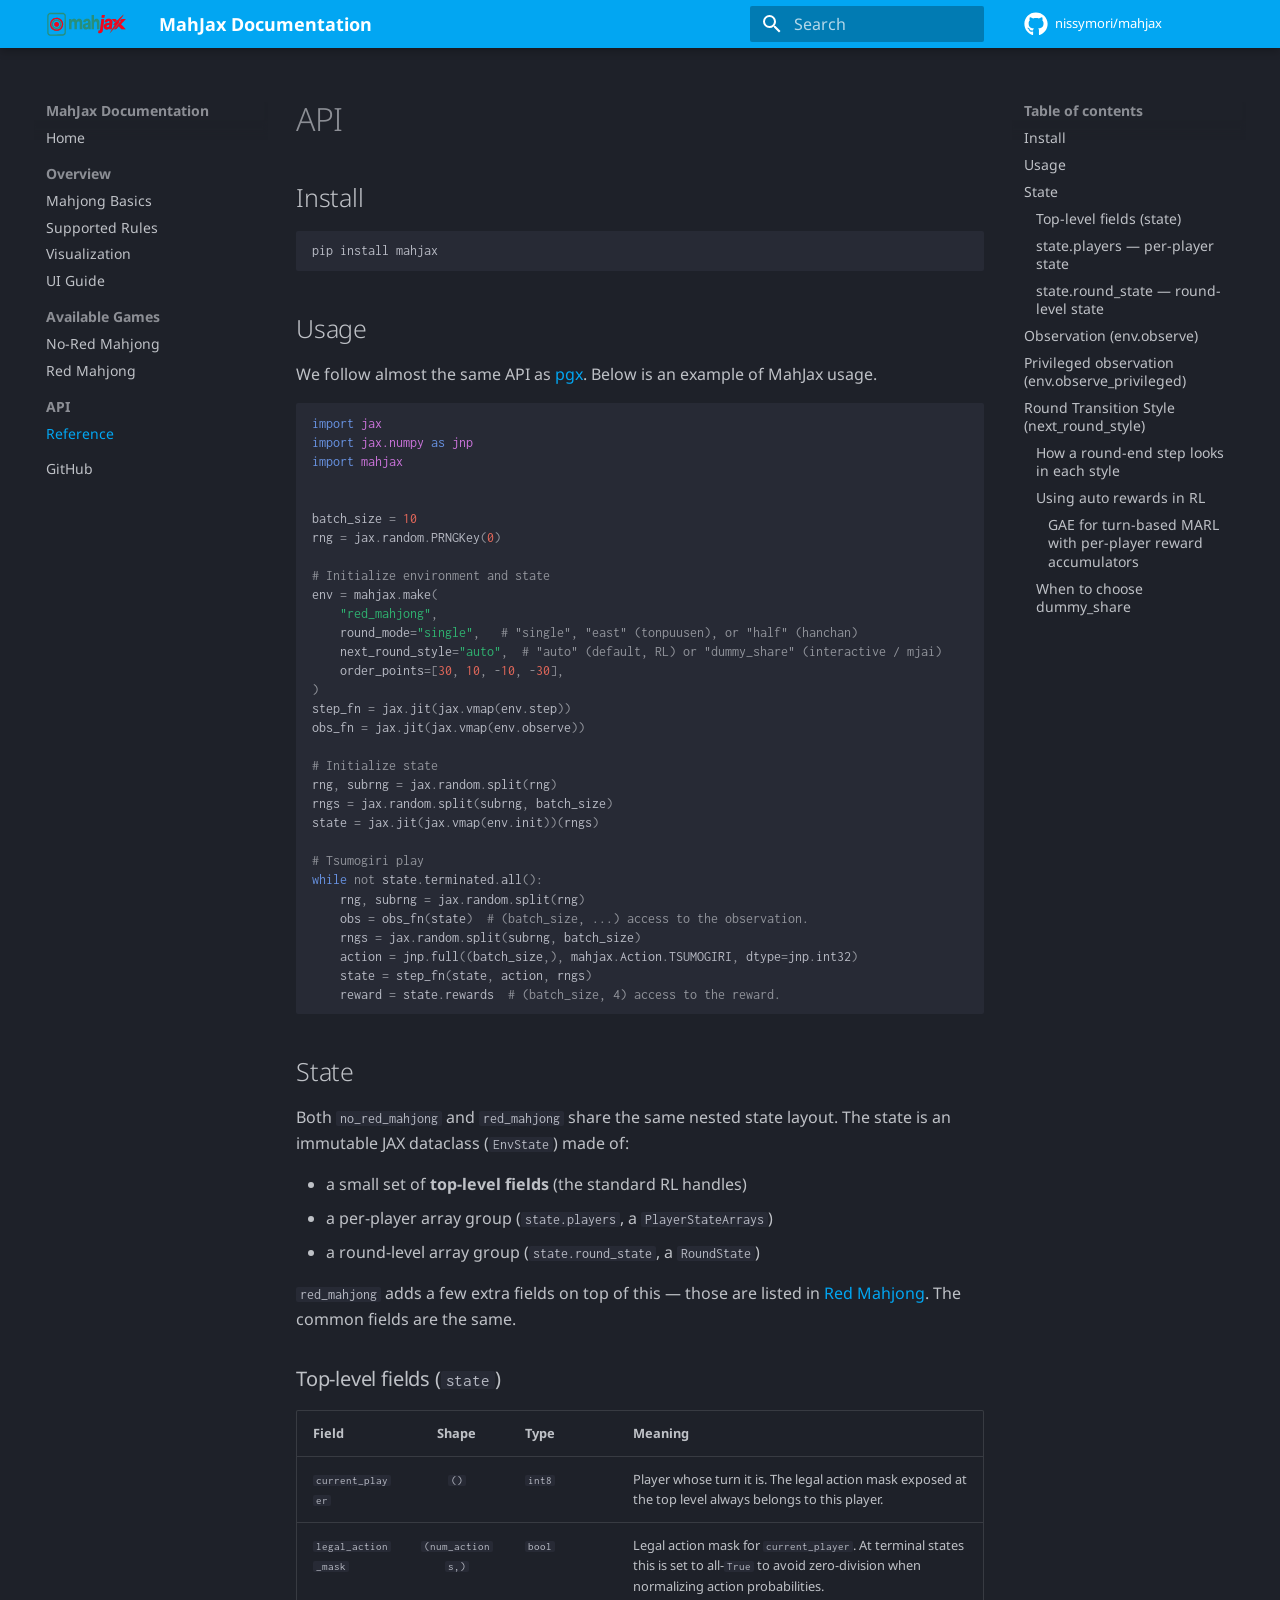
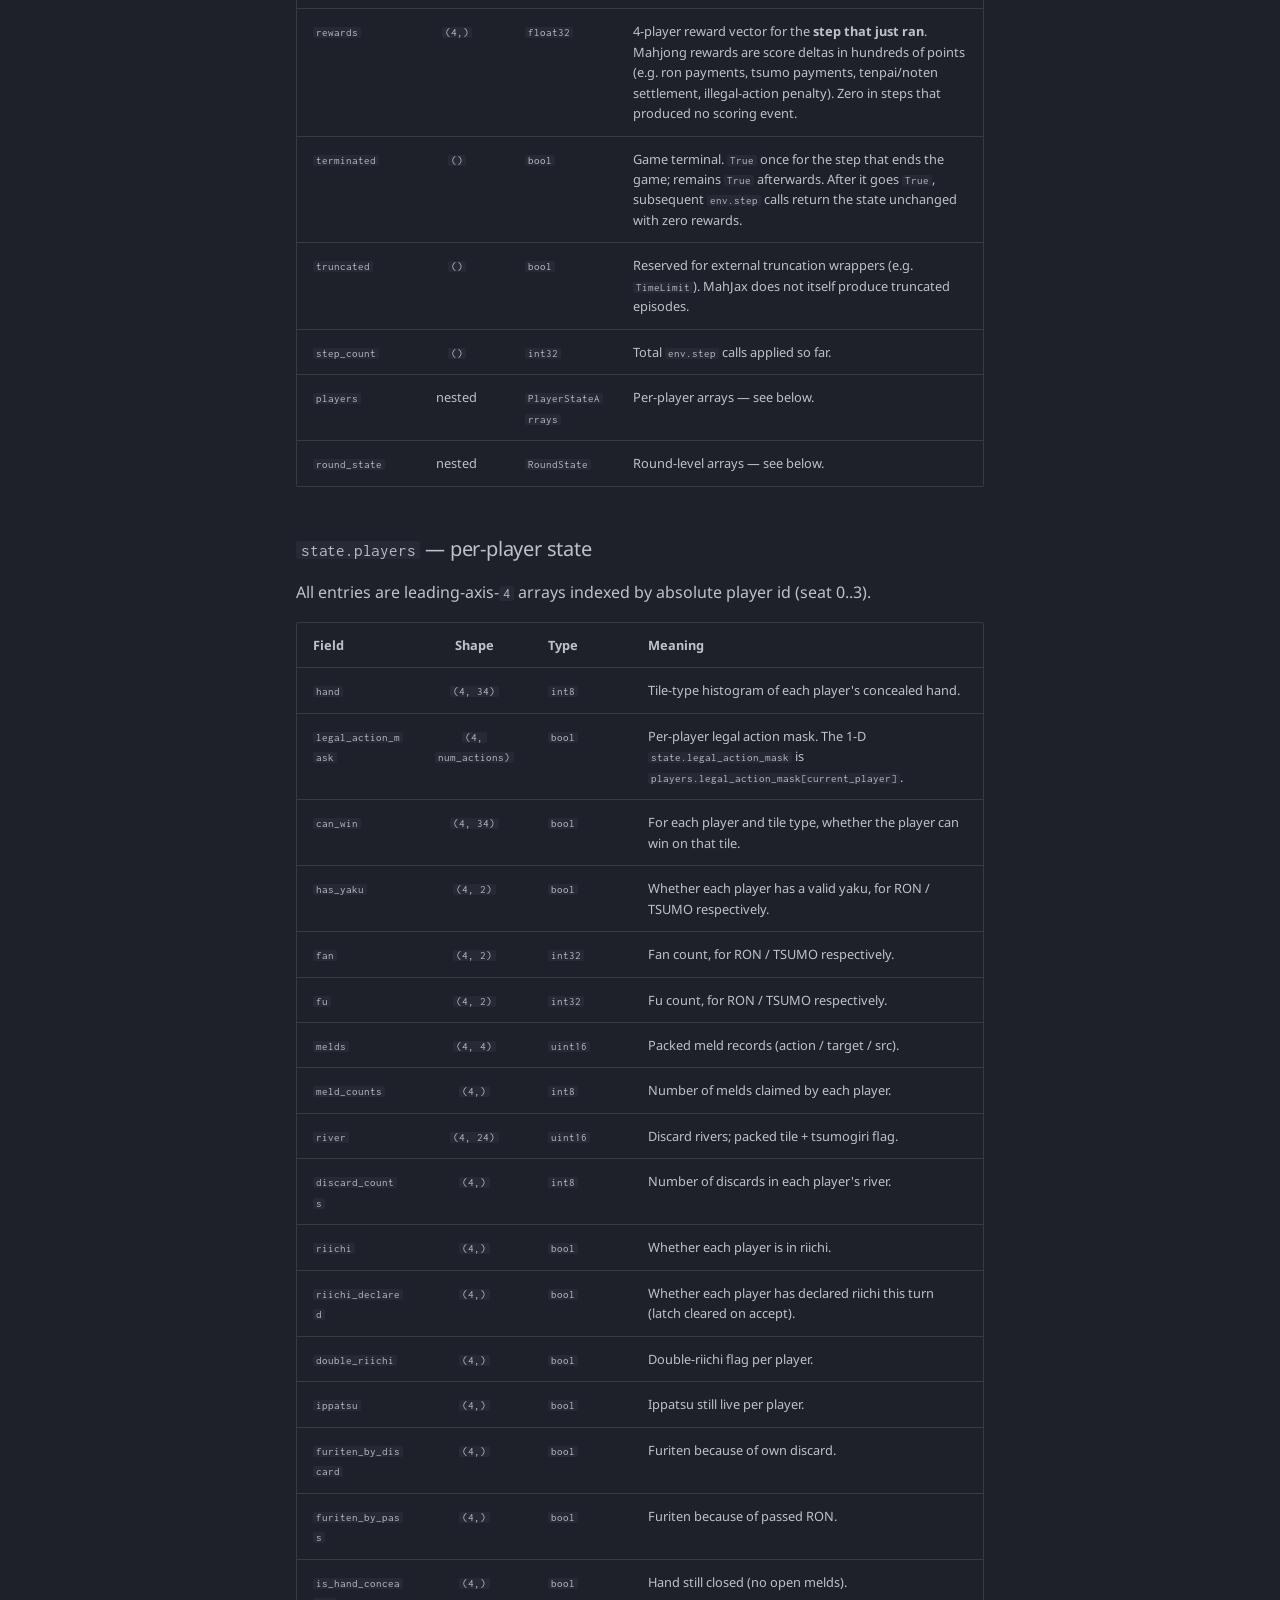
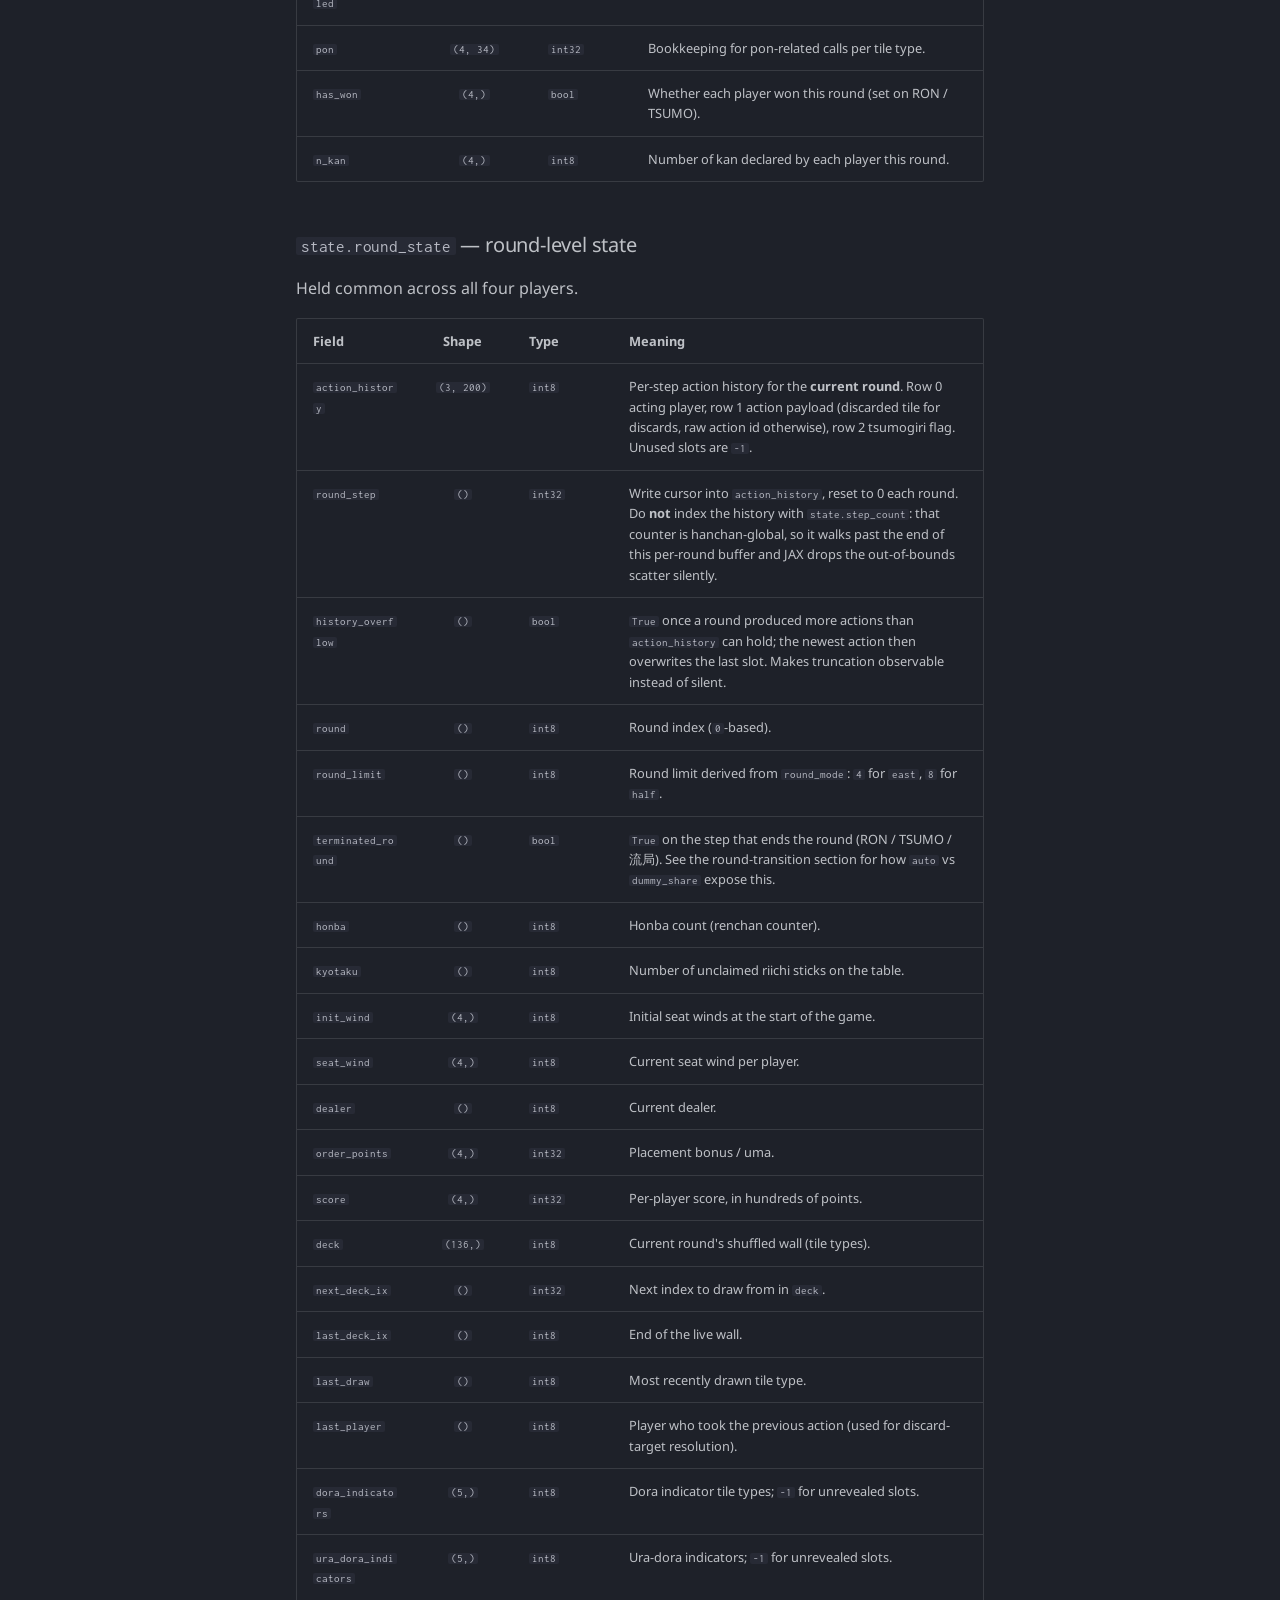
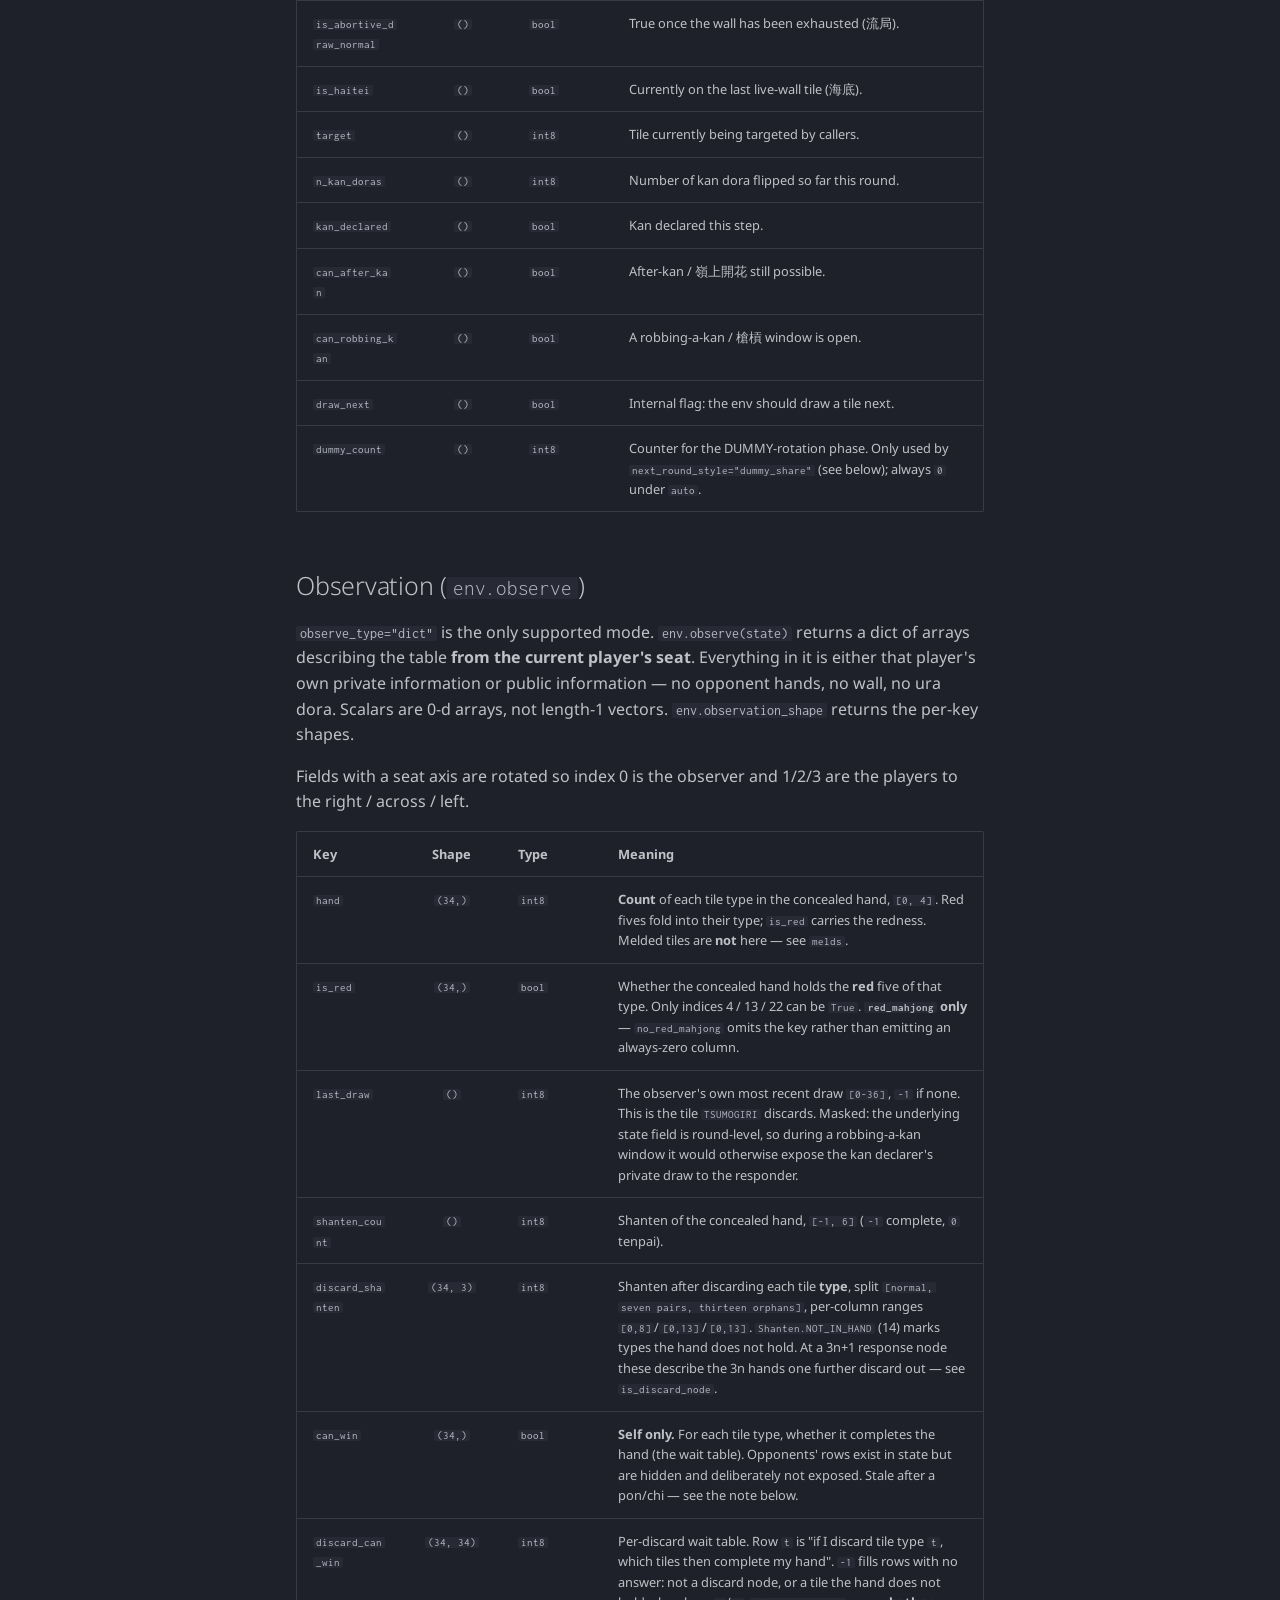
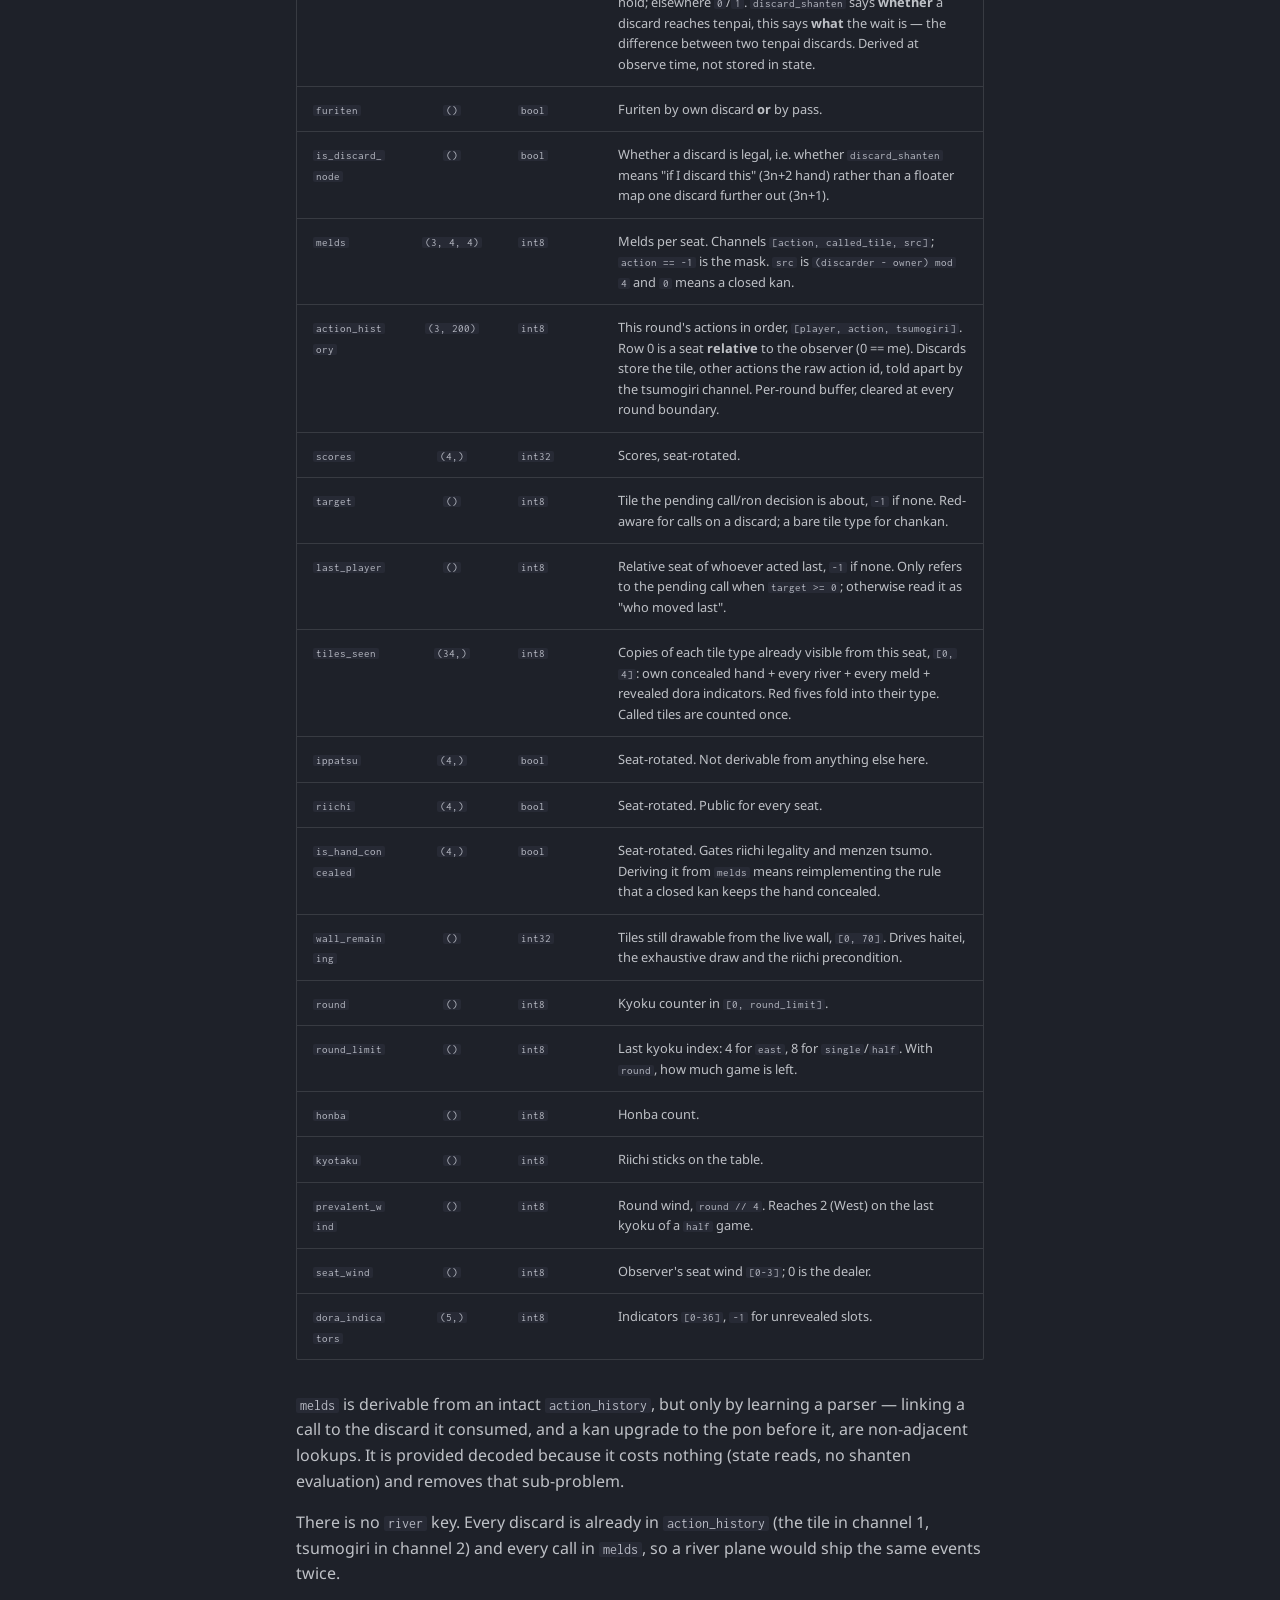
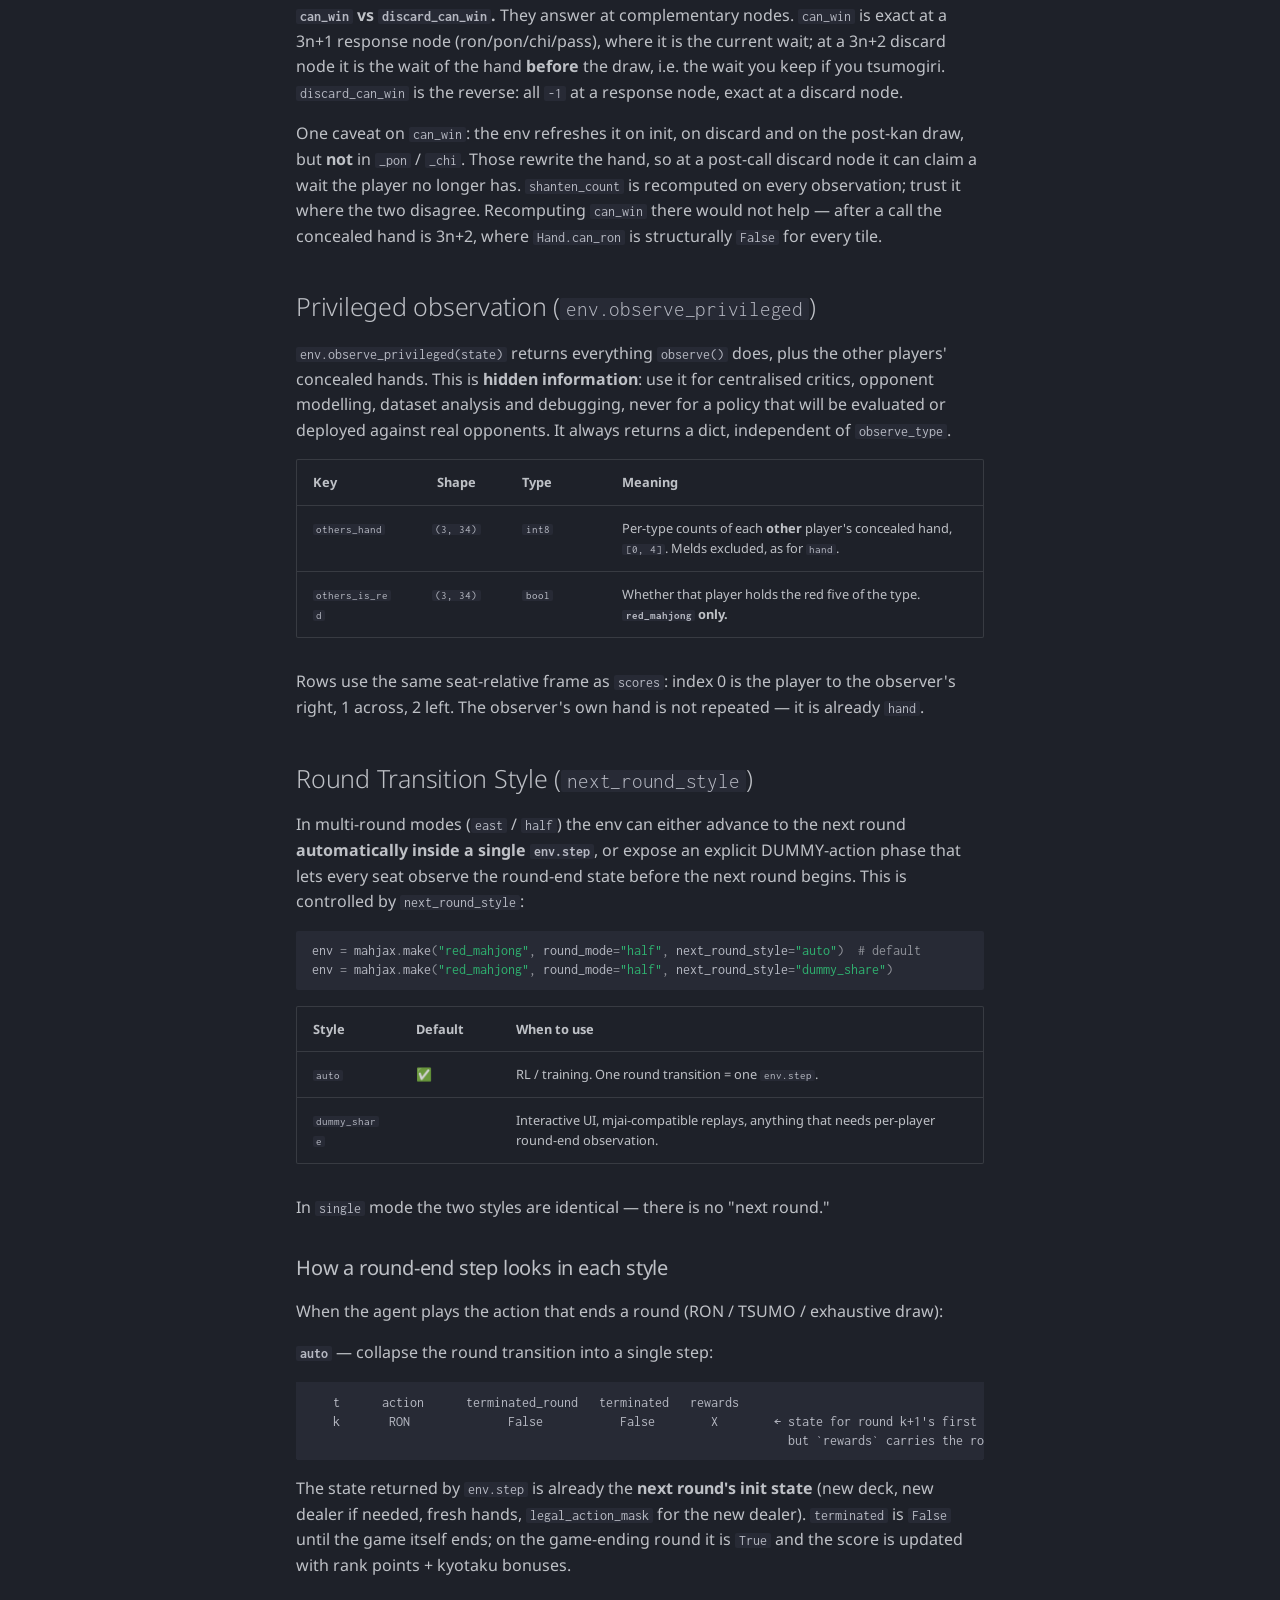
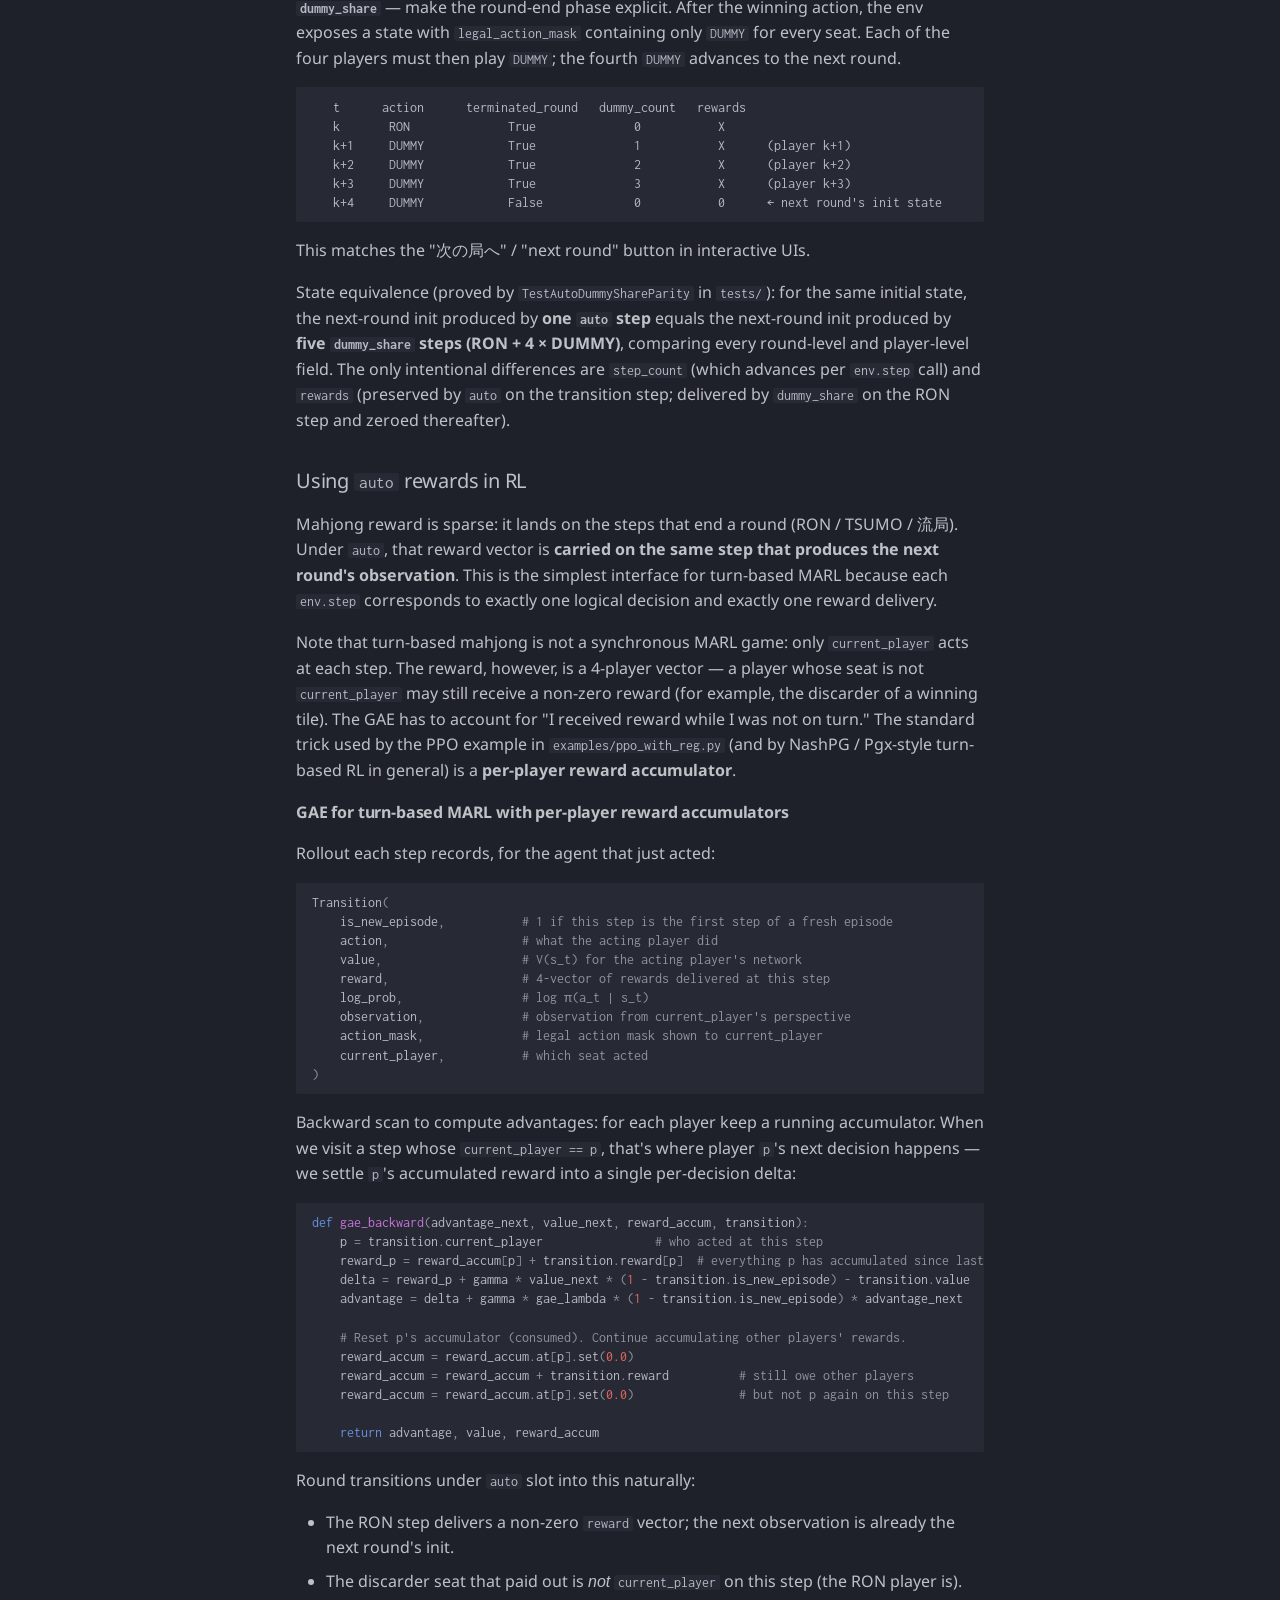
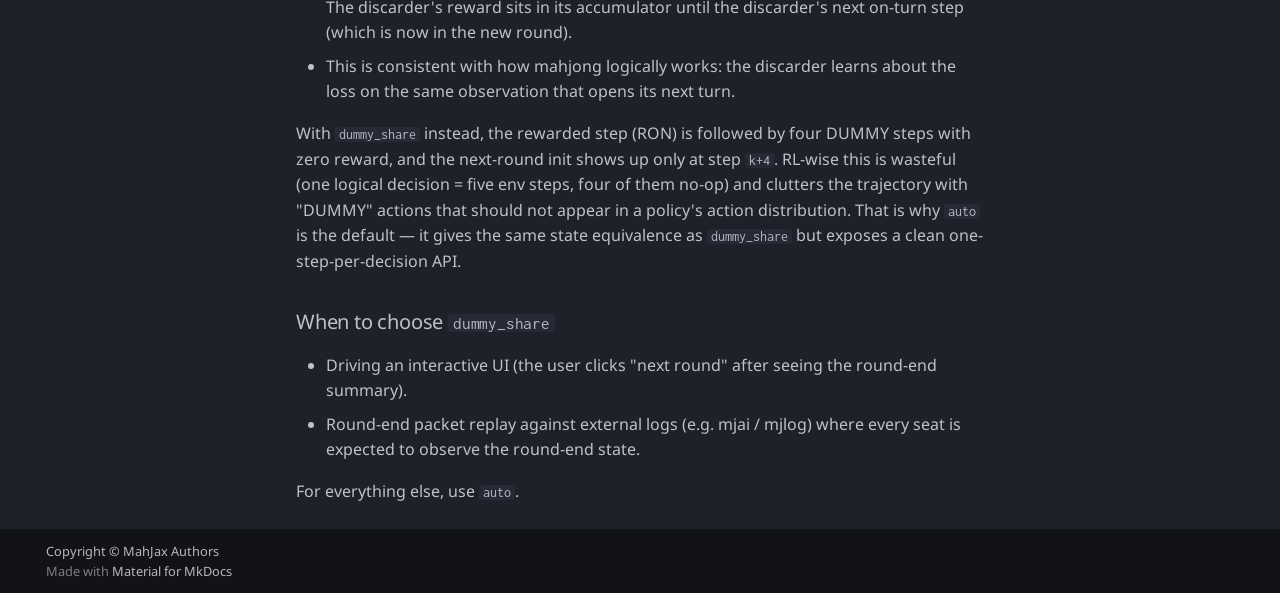
==== commit db490448: "Deployed cff90d1 with MkDocs version: 1.6.1" ====
--- a/api/index.html
+++ b/api/index.html
@@ -731,6 +731,28 @@
 </li>
       
         <li class="md-nav__item">
+  <a href="#observation-envobserve" class="md-nav__link">
+    <span class="md-ellipsis">
+      
+        Observation (env.observe)
+      
+    </span>
+  </a>
+  
+</li>
+      
+        <li class="md-nav__item">
+  <a href="#privileged-observation-envobserve_privileged" class="md-nav__link">
+    <span class="md-ellipsis">
+      
+        Privileged observation (env.observe_privileged)
+      
+    </span>
+  </a>
+  
+</li>
+      
+        <li class="md-nav__item">
   <a href="#round-transition-style-next_round_style" class="md-nav__link">
     <span class="md-ellipsis">
       
@@ -935,6 +957,28 @@
         
       </ul>
     </nav>
+  
+</li>
+      
+        <li class="md-nav__item">
+  <a href="#observation-envobserve" class="md-nav__link">
+    <span class="md-ellipsis">
+      
+        Observation (env.observe)
+      
+    </span>
+  </a>
+  
+</li>
+      
+        <li class="md-nav__item">
+  <a href="#privileged-observation-envobserve_privileged" class="md-nav__link">
+    <span class="md-ellipsis">
+      
+        Privileged observation (env.observe_privileged)
+      
+    </span>
+  </a>
   
 </li>
       
@@ -1041,9 +1085,9 @@
 </span><span id="__span-1-8"><a id="__codelineno-1-8" name="__codelineno-1-8" href="#__codelineno-1-8"></a>
 </span><span id="__span-1-9"><a id="__codelineno-1-9" name="__codelineno-1-9" href="#__codelineno-1-9"></a><span class="c1"># Initialize environment and state</span>
 </span><span id="__span-1-10"><a id="__codelineno-1-10" name="__codelineno-1-10" href="#__codelineno-1-10"></a><span class="n">env</span> <span class="o">=</span> <span class="n">mahjax</span><span class="o">.</span><span class="n">make</span><span class="p">(</span>
-</span><span id="__span-1-11"><a id="__codelineno-1-11" name="__codelineno-1-11" href="#__codelineno-1-11"></a>    <span class="s2">&quot;red_mahjong&quot;</span><span class="p">,</span>
-</span><span id="__span-1-12"><a id="__codelineno-1-12" name="__codelineno-1-12" href="#__codelineno-1-12"></a>    <span class="n">round_mode</span><span class="o">=</span><span class="s2">&quot;single&quot;</span><span class="p">,</span>   <span class="c1"># &quot;single&quot;, &quot;east&quot; (tonpuusen), or &quot;half&quot; (hanchan)</span>
-</span><span id="__span-1-13"><a id="__codelineno-1-13" name="__codelineno-1-13" href="#__codelineno-1-13"></a>    <span class="n">next_round_style</span><span class="o">=</span><span class="s2">&quot;auto&quot;</span><span class="p">,</span>  <span class="c1"># &quot;auto&quot; (default, RL) or &quot;dummy_share&quot; (interactive / mjai)</span>
+</span><span id="__span-1-11"><a id="__codelineno-1-11" name="__codelineno-1-11" href="#__codelineno-1-11"></a>    <span class="s2">"red_mahjong"</span><span class="p">,</span>
+</span><span id="__span-1-12"><a id="__codelineno-1-12" name="__codelineno-1-12" href="#__codelineno-1-12"></a>    <span class="n">round_mode</span><span class="o">=</span><span class="s2">"single"</span><span class="p">,</span>   <span class="c1"># "single", "east" (tonpuusen), or "half" (hanchan)</span>
+</span><span id="__span-1-13"><a id="__codelineno-1-13" name="__codelineno-1-13" href="#__codelineno-1-13"></a>    <span class="n">next_round_style</span><span class="o">=</span><span class="s2">"auto"</span><span class="p">,</span>  <span class="c1"># "auto" (default, RL) or "dummy_share" (interactive / mjai)</span>
 </span><span id="__span-1-14"><a id="__codelineno-1-14" name="__codelineno-1-14" href="#__codelineno-1-14"></a>    <span class="n">order_points</span><span class="o">=</span><span class="p">[</span><span class="mi">30</span><span class="p">,</span> <span class="mi">10</span><span class="p">,</span> <span class="o">-</span><span class="mi">10</span><span class="p">,</span> <span class="o">-</span><span class="mi">30</span><span class="p">],</span>
 </span><span id="__span-1-15"><a id="__codelineno-1-15" name="__codelineno-1-15" href="#__codelineno-1-15"></a><span class="p">)</span>
 </span><span id="__span-1-16"><a id="__codelineno-1-16" name="__codelineno-1-16" href="#__codelineno-1-16"></a><span class="n">step_fn</span> <span class="o">=</span> <span class="n">jax</span><span class="o">.</span><span class="n">jit</span><span class="p">(</span><span class="n">jax</span><span class="o">.</span><span class="n">vmap</span><span class="p">(</span><span class="n">env</span><span class="o">.</span><span class="n">step</span><span class="p">))</span>
@@ -1282,7 +1326,19 @@
 <td style="text-align: left;"><code>action_history</code></td>
 <td style="text-align: center;"><code>(3, 200)</code></td>
 <td style="text-align: left;"><code>int8</code></td>
-<td style="text-align: left;">Per-step action history. Row 0 acting player, row 1 action payload (discarded tile for discards, raw action id otherwise), row 2 tsumogiri flag.</td>
+<td style="text-align: left;">Per-step action history for the <strong>current round</strong>. Row 0 acting player, row 1 action payload (discarded tile for discards, raw action id otherwise), row 2 tsumogiri flag. Unused slots are <code>-1</code>.</td>
+</tr>
+<tr>
+<td style="text-align: left;"><code>round_step</code></td>
+<td style="text-align: center;"><code>()</code></td>
+<td style="text-align: left;"><code>int32</code></td>
+<td style="text-align: left;">Write cursor into <code>action_history</code>, reset to 0 each round. Do <strong>not</strong> index the history with <code>state.step_count</code>: that counter is hanchan-global, so it walks past the end of this per-round buffer and JAX drops the out-of-bounds scatter silently.</td>
+</tr>
+<tr>
+<td style="text-align: left;"><code>history_overflow</code></td>
+<td style="text-align: center;"><code>()</code></td>
+<td style="text-align: left;"><code>bool</code></td>
+<td style="text-align: left;"><code>True</code> once a round produced more actions than <code>action_history</code> can hold; the newest action then overwrites the last slot. Makes truncation observable instead of silent.</td>
 </tr>
 <tr>
 <td style="text-align: left;"><code>round</code></td>
@@ -1442,10 +1498,233 @@
 </tr>
 </tbody>
 </table>
+<h2 id="observation-envobserve">Observation (<code>env.observe</code>)</h2>
+<p><code>observe_type="dict"</code> is the only supported mode. <code>env.observe(state)</code> returns a dict of
+arrays describing the table <strong>from the current player's seat</strong>. Everything in it is either
+that player's own private information or public information — no opponent hands, no wall,
+no ura dora. Scalars are 0-d arrays, not length-1 vectors. <code>env.observation_shape</code> returns
+the per-key shapes.</p>
+<p>Fields with a seat axis are rotated so index 0 is the observer and 1/2/3 are the players to
+the right / across / left.</p>
+<table>
+<thead>
+<tr>
+<th style="text-align: left;">Key</th>
+<th style="text-align: center;">Shape</th>
+<th style="text-align: left;">Type</th>
+<th style="text-align: left;">Meaning</th>
+</tr>
+</thead>
+<tbody>
+<tr>
+<td style="text-align: left;"><code>hand</code></td>
+<td style="text-align: center;"><code>(34,)</code></td>
+<td style="text-align: left;"><code>int8</code></td>
+<td style="text-align: left;"><strong>Count</strong> of each tile type in the concealed hand, <code>[0, 4]</code>. Red fives fold into their type; <code>is_red</code> carries the redness. Melded tiles are <strong>not</strong> here — see <code>melds</code>.</td>
+</tr>
+<tr>
+<td style="text-align: left;"><code>is_red</code></td>
+<td style="text-align: center;"><code>(34,)</code></td>
+<td style="text-align: left;"><code>bool</code></td>
+<td style="text-align: left;">Whether the concealed hand holds the <strong>red</strong> five of that type. Only indices 4 / 13 / 22 can be <code>True</code>. <strong><code>red_mahjong</code> only</strong> — <code>no_red_mahjong</code> omits the key rather than emitting an always-zero column.</td>
+</tr>
+<tr>
+<td style="text-align: left;"><code>last_draw</code></td>
+<td style="text-align: center;"><code>()</code></td>
+<td style="text-align: left;"><code>int8</code></td>
+<td style="text-align: left;">The observer's own most recent draw <code>[0-36]</code>, <code>-1</code> if none. This is the tile <code>TSUMOGIRI</code> discards. Masked: the underlying state field is round-level, so during a robbing-a-kan window it would otherwise expose the kan declarer's private draw to the responder.</td>
+</tr>
+<tr>
+<td style="text-align: left;"><code>shanten_count</code></td>
+<td style="text-align: center;"><code>()</code></td>
+<td style="text-align: left;"><code>int8</code></td>
+<td style="text-align: left;">Shanten of the concealed hand, <code>[-1, 6]</code> (<code>-1</code> complete, <code>0</code> tenpai).</td>
+</tr>
+<tr>
+<td style="text-align: left;"><code>discard_shanten</code></td>
+<td style="text-align: center;"><code>(34, 3)</code></td>
+<td style="text-align: left;"><code>int8</code></td>
+<td style="text-align: left;">Shanten after discarding each tile <strong>type</strong>, split <code>[normal, seven pairs, thirteen orphans]</code>, per-column ranges <code>[0,8]</code>/<code>[0,13]</code>/<code>[0,13]</code>. <code>Shanten.NOT_IN_HAND</code> (14) marks types the hand does not hold. At a 3n+1 response node these describe the 3n hands one further discard out — see <code>is_discard_node</code>.</td>
+</tr>
+<tr>
+<td style="text-align: left;"><code>can_win</code></td>
+<td style="text-align: center;"><code>(34,)</code></td>
+<td style="text-align: left;"><code>bool</code></td>
+<td style="text-align: left;"><strong>Self only.</strong> For each tile type, whether it completes the hand (the wait table). Opponents' rows exist in state but are hidden and deliberately not exposed. Stale after a pon/chi — see the note below.</td>
+</tr>
+<tr>
+<td style="text-align: left;"><code>discard_can_win</code></td>
+<td style="text-align: center;"><code>(34, 34)</code></td>
+<td style="text-align: left;"><code>int8</code></td>
+<td style="text-align: left;">Per-discard wait table. Row <code>t</code> is "if I discard tile type <code>t</code>, which tiles then complete my hand". <code>-1</code> fills rows with no answer: not a discard node, or a tile the hand does not hold; elsewhere <code>0</code>/<code>1</code>. <code>discard_shanten</code> says <strong>whether</strong> a discard reaches tenpai, this says <strong>what</strong> the wait is — the difference between two tenpai discards. Derived at observe time, not stored in state.</td>
+</tr>
+<tr>
+<td style="text-align: left;"><code>furiten</code></td>
+<td style="text-align: center;"><code>()</code></td>
+<td style="text-align: left;"><code>bool</code></td>
+<td style="text-align: left;">Furiten by own discard <strong>or</strong> by pass.</td>
+</tr>
+<tr>
+<td style="text-align: left;"><code>is_discard_node</code></td>
+<td style="text-align: center;"><code>()</code></td>
+<td style="text-align: left;"><code>bool</code></td>
+<td style="text-align: left;">Whether a discard is legal, i.e. whether <code>discard_shanten</code> means "if I discard this" (3n+2 hand) rather than a floater map one discard further out (3n+1).</td>
+</tr>
+<tr>
+<td style="text-align: left;"><code>melds</code></td>
+<td style="text-align: center;"><code>(3, 4, 4)</code></td>
+<td style="text-align: left;"><code>int8</code></td>
+<td style="text-align: left;">Melds per seat. Channels <code>[action, called_tile, src]</code>; <code>action == -1</code> is the mask. <code>src</code> is <code>(discarder - owner) mod 4</code> and <code>0</code> means a closed kan.</td>
+</tr>
+<tr>
+<td style="text-align: left;"><code>action_history</code></td>
+<td style="text-align: center;"><code>(3, 200)</code></td>
+<td style="text-align: left;"><code>int8</code></td>
+<td style="text-align: left;">This round's actions in order, <code>[player, action, tsumogiri]</code>. Row 0 is a seat <strong>relative</strong> to the observer (0 == me). Discards store the tile, other actions the raw action id, told apart by the tsumogiri channel. Per-round buffer, cleared at every round boundary.</td>
+</tr>
+<tr>
+<td style="text-align: left;"><code>scores</code></td>
+<td style="text-align: center;"><code>(4,)</code></td>
+<td style="text-align: left;"><code>int32</code></td>
+<td style="text-align: left;">Scores, seat-rotated.</td>
+</tr>
+<tr>
+<td style="text-align: left;"><code>target</code></td>
+<td style="text-align: center;"><code>()</code></td>
+<td style="text-align: left;"><code>int8</code></td>
+<td style="text-align: left;">Tile the pending call/ron decision is about, <code>-1</code> if none. Red-aware for calls on a discard; a bare tile type for chankan.</td>
+</tr>
+<tr>
+<td style="text-align: left;"><code>last_player</code></td>
+<td style="text-align: center;"><code>()</code></td>
+<td style="text-align: left;"><code>int8</code></td>
+<td style="text-align: left;">Relative seat of whoever acted last, <code>-1</code> if none. Only refers to the pending call when <code>target &gt;= 0</code>; otherwise read it as "who moved last".</td>
+</tr>
+<tr>
+<td style="text-align: left;"><code>tiles_seen</code></td>
+<td style="text-align: center;"><code>(34,)</code></td>
+<td style="text-align: left;"><code>int8</code></td>
+<td style="text-align: left;">Copies of each tile type already visible from this seat, <code>[0, 4]</code>: own concealed hand + every river + every meld + revealed dora indicators. Red fives fold into their type. Called tiles are counted once.</td>
+</tr>
+<tr>
+<td style="text-align: left;"><code>ippatsu</code></td>
+<td style="text-align: center;"><code>(4,)</code></td>
+<td style="text-align: left;"><code>bool</code></td>
+<td style="text-align: left;">Seat-rotated. Not derivable from anything else here.</td>
+</tr>
+<tr>
+<td style="text-align: left;"><code>riichi</code></td>
+<td style="text-align: center;"><code>(4,)</code></td>
+<td style="text-align: left;"><code>bool</code></td>
+<td style="text-align: left;">Seat-rotated. Public for every seat.</td>
+</tr>
+<tr>
+<td style="text-align: left;"><code>is_hand_concealed</code></td>
+<td style="text-align: center;"><code>(4,)</code></td>
+<td style="text-align: left;"><code>bool</code></td>
+<td style="text-align: left;">Seat-rotated. Gates riichi legality and menzen tsumo. Deriving it from <code>melds</code> means reimplementing the rule that a closed kan keeps the hand concealed.</td>
+</tr>
+<tr>
+<td style="text-align: left;"><code>wall_remaining</code></td>
+<td style="text-align: center;"><code>()</code></td>
+<td style="text-align: left;"><code>int32</code></td>
+<td style="text-align: left;">Tiles still drawable from the live wall, <code>[0, 70]</code>. Drives haitei, the exhaustive draw and the riichi precondition.</td>
+</tr>
+<tr>
+<td style="text-align: left;"><code>round</code></td>
+<td style="text-align: center;"><code>()</code></td>
+<td style="text-align: left;"><code>int8</code></td>
+<td style="text-align: left;">Kyoku counter in <code>[0, round_limit]</code>.</td>
+</tr>
+<tr>
+<td style="text-align: left;"><code>round_limit</code></td>
+<td style="text-align: center;"><code>()</code></td>
+<td style="text-align: left;"><code>int8</code></td>
+<td style="text-align: left;">Last kyoku index: 4 for <code>east</code>, 8 for <code>single</code>/<code>half</code>. With <code>round</code>, how much game is left.</td>
+</tr>
+<tr>
+<td style="text-align: left;"><code>honba</code></td>
+<td style="text-align: center;"><code>()</code></td>
+<td style="text-align: left;"><code>int8</code></td>
+<td style="text-align: left;">Honba count.</td>
+</tr>
+<tr>
+<td style="text-align: left;"><code>kyotaku</code></td>
+<td style="text-align: center;"><code>()</code></td>
+<td style="text-align: left;"><code>int8</code></td>
+<td style="text-align: left;">Riichi sticks on the table.</td>
+</tr>
+<tr>
+<td style="text-align: left;"><code>prevalent_wind</code></td>
+<td style="text-align: center;"><code>()</code></td>
+<td style="text-align: left;"><code>int8</code></td>
+<td style="text-align: left;">Round wind, <code>round // 4</code>. Reaches 2 (West) on the last kyoku of a <code>half</code> game.</td>
+</tr>
+<tr>
+<td style="text-align: left;"><code>seat_wind</code></td>
+<td style="text-align: center;"><code>()</code></td>
+<td style="text-align: left;"><code>int8</code></td>
+<td style="text-align: left;">Observer's seat wind <code>[0-3]</code>; 0 is the dealer.</td>
+</tr>
+<tr>
+<td style="text-align: left;"><code>dora_indicators</code></td>
+<td style="text-align: center;"><code>(5,)</code></td>
+<td style="text-align: left;"><code>int8</code></td>
+<td style="text-align: left;">Indicators <code>[0-36]</code>, <code>-1</code> for unrevealed slots.</td>
+</tr>
+</tbody>
+</table>
+<p><code>melds</code> is derivable from an intact <code>action_history</code>, but only by learning a parser —
+linking a call to the discard it consumed, and a kan upgrade to the pon before it, are
+non-adjacent lookups. It is provided decoded because it costs nothing (state reads, no
+shanten evaluation) and removes that sub-problem.</p>
+<p>There is no <code>river</code> key. Every discard is already in <code>action_history</code> (the tile in channel 1,
+tsumogiri in channel 2) and every call in <code>melds</code>, so a river plane would ship the same
+events twice.</p>
+<p><strong><code>can_win</code> vs <code>discard_can_win</code>.</strong> They answer at complementary nodes. <code>can_win</code> is exact
+at a 3n+1 response node (ron/pon/chi/pass), where it is the current wait; at a 3n+2 discard
+node it is the wait of the hand <strong>before</strong> the draw, i.e. the wait you keep if you tsumogiri.
+<code>discard_can_win</code> is the reverse: all <code>-1</code> at a response node, exact at a discard node.</p>
+<p>One caveat on <code>can_win</code>: the env refreshes it on init, on discard and on the post-kan draw,
+but <strong>not</strong> in <code>_pon</code> / <code>_chi</code>. Those rewrite the hand, so at a post-call discard node it can
+claim a wait the player no longer has. <code>shanten_count</code> is recomputed on every observation;
+trust it where the two disagree. Recomputing <code>can_win</code> there would not help — after a call the
+concealed hand is 3n+2, where <code>Hand.can_ron</code> is structurally <code>False</code> for every tile.</p>
+<h2 id="privileged-observation-envobserve_privileged">Privileged observation (<code>env.observe_privileged</code>)</h2>
+<p><code>env.observe_privileged(state)</code> returns everything <code>observe()</code> does, plus the other players'
+concealed hands. This is <strong>hidden information</strong>: use it for centralised critics, opponent
+modelling, dataset analysis and debugging, never for a policy that will be evaluated or
+deployed against real opponents. It always returns a dict, independent of <code>observe_type</code>.</p>
+<table>
+<thead>
+<tr>
+<th style="text-align: left;">Key</th>
+<th style="text-align: center;">Shape</th>
+<th style="text-align: left;">Type</th>
+<th style="text-align: left;">Meaning</th>
+</tr>
+</thead>
+<tbody>
+<tr>
+<td style="text-align: left;"><code>others_hand</code></td>
+<td style="text-align: center;"><code>(3, 34)</code></td>
+<td style="text-align: left;"><code>int8</code></td>
+<td style="text-align: left;">Per-type counts of each <strong>other</strong> player's concealed hand, <code>[0, 4]</code>. Melds excluded, as for <code>hand</code>.</td>
+</tr>
+<tr>
+<td style="text-align: left;"><code>others_is_red</code></td>
+<td style="text-align: center;"><code>(3, 34)</code></td>
+<td style="text-align: left;"><code>bool</code></td>
+<td style="text-align: left;">Whether that player holds the red five of the type. <strong><code>red_mahjong</code> only.</strong></td>
+</tr>
+</tbody>
+</table>
+<p>Rows use the same seat-relative frame as <code>scores</code>: index 0 is the player to the observer's
+right, 1 across, 2 left. The observer's own hand is not repeated — it is already <code>hand</code>.</p>
 <h2 id="round-transition-style-next_round_style">Round Transition Style (<code>next_round_style</code>)</h2>
 <p>In multi-round modes (<code>east</code> / <code>half</code>) the env can either advance to the next round <strong>automatically inside a single <code>env.step</code></strong>, or expose an explicit DUMMY-action phase that lets every seat observe the round-end state before the next round begins. This is controlled by <code>next_round_style</code>:</p>
-<div class="language-py highlight"><pre><span></span><code><span id="__span-2-1"><a id="__codelineno-2-1" name="__codelineno-2-1" href="#__codelineno-2-1"></a><span class="n">env</span> <span class="o">=</span> <span class="n">mahjax</span><span class="o">.</span><span class="n">make</span><span class="p">(</span><span class="s2">&quot;red_mahjong&quot;</span><span class="p">,</span> <span class="n">round_mode</span><span class="o">=</span><span class="s2">&quot;half&quot;</span><span class="p">,</span> <span class="n">next_round_style</span><span class="o">=</span><span class="s2">&quot;auto&quot;</span><span class="p">)</span>  <span class="c1"># default</span>
-</span><span id="__span-2-2"><a id="__codelineno-2-2" name="__codelineno-2-2" href="#__codelineno-2-2"></a><span class="n">env</span> <span class="o">=</span> <span class="n">mahjax</span><span class="o">.</span><span class="n">make</span><span class="p">(</span><span class="s2">&quot;red_mahjong&quot;</span><span class="p">,</span> <span class="n">round_mode</span><span class="o">=</span><span class="s2">&quot;half&quot;</span><span class="p">,</span> <span class="n">next_round_style</span><span class="o">=</span><span class="s2">&quot;dummy_share&quot;</span><span class="p">)</span>
+<div class="language-py highlight"><pre><span></span><code><span id="__span-2-1"><a id="__codelineno-2-1" name="__codelineno-2-1" href="#__codelineno-2-1"></a><span class="n">env</span> <span class="o">=</span> <span class="n">mahjax</span><span class="o">.</span><span class="n">make</span><span class="p">(</span><span class="s2">"red_mahjong"</span><span class="p">,</span> <span class="n">round_mode</span><span class="o">=</span><span class="s2">"half"</span><span class="p">,</span> <span class="n">next_round_style</span><span class="o">=</span><span class="s2">"auto"</span><span class="p">)</span>  <span class="c1"># default</span>
+</span><span id="__span-2-2"><a id="__codelineno-2-2" name="__codelineno-2-2" href="#__codelineno-2-2"></a><span class="n">env</span> <span class="o">=</span> <span class="n">mahjax</span><span class="o">.</span><span class="n">make</span><span class="p">(</span><span class="s2">"red_mahjong"</span><span class="p">,</span> <span class="n">round_mode</span><span class="o">=</span><span class="s2">"half"</span><span class="p">,</span> <span class="n">next_round_style</span><span class="o">=</span><span class="s2">"dummy_share"</span><span class="p">)</span>
 </span></code></pre></div>
 <table>
 <thead>
@@ -1473,7 +1752,7 @@
 <p>When the agent plays the action that ends a round (RON / TSUMO / exhaustive draw):</p>
 <p><strong><code>auto</code></strong> — collapse the round transition into a single step:</p>
 <div class="language-text highlight"><pre><span></span><code><span id="__span-3-1"><a id="__codelineno-3-1" name="__codelineno-3-1" href="#__codelineno-3-1"></a>   t      action      terminated_round   terminated   rewards
-</span><span id="__span-3-2"><a id="__codelineno-3-2" name="__codelineno-3-2" href="#__codelineno-3-2"></a>   k       RON              False           False        X        ← state for round k+1&#39;s first turn,
+</span><span id="__span-3-2"><a id="__codelineno-3-2" name="__codelineno-3-2" href="#__codelineno-3-2"></a>   k       RON              False           False        X        ← state for round k+1's first turn,
 </span><span id="__span-3-3"><a id="__codelineno-3-3" name="__codelineno-3-3" href="#__codelineno-3-3"></a>                                                                    but `rewards` carries the round-end reward
 </span></code></pre></div>
 <p>The state returned by <code>env.step</code> is already the <strong>next round's init state</strong> (new deck, new dealer if needed, fresh hands, <code>legal_action_mask</code> for the new dealer). <code>terminated</code> is <code>False</code> until the game itself ends; on the game-ending round it is <code>True</code> and the score is updated with rank points + kyotaku bonuses.</p>
@@ -1483,7 +1762,7 @@
 </span><span id="__span-4-3"><a id="__codelineno-4-3" name="__codelineno-4-3" href="#__codelineno-4-3"></a>   k+1     DUMMY            True              1           X      (player k+1)
 </span><span id="__span-4-4"><a id="__codelineno-4-4" name="__codelineno-4-4" href="#__codelineno-4-4"></a>   k+2     DUMMY            True              2           X      (player k+2)
 </span><span id="__span-4-5"><a id="__codelineno-4-5" name="__codelineno-4-5" href="#__codelineno-4-5"></a>   k+3     DUMMY            True              3           X      (player k+3)
-</span><span id="__span-4-6"><a id="__codelineno-4-6" name="__codelineno-4-6" href="#__codelineno-4-6"></a>   k+4     DUMMY            False             0           0      ← next round&#39;s init state
+</span><span id="__span-4-6"><a id="__codelineno-4-6" name="__codelineno-4-6" href="#__codelineno-4-6"></a>   k+4     DUMMY            False             0           0      ← next round's init state
 </span></code></pre></div>
 <p>This matches the "次の局へ" / "next round" button in interactive UIs.</p>
 <p>State equivalence (proved by <code>TestAutoDummyShareParity</code> in <code>tests/</code>): for the same initial state, the next-round init produced by <strong>one <code>auto</code> step</strong> equals the next-round init produced by <strong>five <code>dummy_share</code> steps (RON + 4 × DUMMY)</strong>, comparing every round-level and player-level field. The only intentional differences are <code>step_count</code> (which advances per <code>env.step</code> call) and <code>rewards</code> (preserved by <code>auto</code> on the transition step; delivered by <code>dummy_share</code> on the RON step and zeroed thereafter).</p>
@@ -1495,10 +1774,10 @@
 <div class="language-py highlight"><pre><span></span><code><span id="__span-5-1"><a id="__codelineno-5-1" name="__codelineno-5-1" href="#__codelineno-5-1"></a><span class="n">Transition</span><span class="p">(</span>
 </span><span id="__span-5-2"><a id="__codelineno-5-2" name="__codelineno-5-2" href="#__codelineno-5-2"></a>    <span class="n">is_new_episode</span><span class="p">,</span>           <span class="c1"># 1 if this step is the first step of a fresh episode</span>
 </span><span id="__span-5-3"><a id="__codelineno-5-3" name="__codelineno-5-3" href="#__codelineno-5-3"></a>    <span class="n">action</span><span class="p">,</span>                   <span class="c1"># what the acting player did</span>
-</span><span id="__span-5-4"><a id="__codelineno-5-4" name="__codelineno-5-4" href="#__codelineno-5-4"></a>    <span class="n">value</span><span class="p">,</span>                    <span class="c1"># V(s_t) for the acting player&#39;s network</span>
+</span><span id="__span-5-4"><a id="__codelineno-5-4" name="__codelineno-5-4" href="#__codelineno-5-4"></a>    <span class="n">value</span><span class="p">,</span>                    <span class="c1"># V(s_t) for the acting player's network</span>
 </span><span id="__span-5-5"><a id="__codelineno-5-5" name="__codelineno-5-5" href="#__codelineno-5-5"></a>    <span class="n">reward</span><span class="p">,</span>                   <span class="c1"># 4-vector of rewards delivered at this step</span>
 </span><span id="__span-5-6"><a id="__codelineno-5-6" name="__codelineno-5-6" href="#__codelineno-5-6"></a>    <span class="n">log_prob</span><span class="p">,</span>                 <span class="c1"># log π(a_t | s_t)</span>
-</span><span id="__span-5-7"><a id="__codelineno-5-7" name="__codelineno-5-7" href="#__codelineno-5-7"></a>    <span class="n">observation</span><span class="p">,</span>              <span class="c1"># observation from current_player&#39;s perspective</span>
+</span><span id="__span-5-7"><a id="__codelineno-5-7" name="__codelineno-5-7" href="#__codelineno-5-7"></a>    <span class="n">observation</span><span class="p">,</span>              <span class="c1"># observation from current_player's perspective</span>
 </span><span id="__span-5-8"><a id="__codelineno-5-8" name="__codelineno-5-8" href="#__codelineno-5-8"></a>    <span class="n">action_mask</span><span class="p">,</span>              <span class="c1"># legal action mask shown to current_player</span>
 </span><span id="__span-5-9"><a id="__codelineno-5-9" name="__codelineno-5-9" href="#__codelineno-5-9"></a>    <span class="n">current_player</span><span class="p">,</span>           <span class="c1"># which seat acted</span>
 </span><span id="__span-5-10"><a id="__codelineno-5-10" name="__codelineno-5-10" href="#__codelineno-5-10"></a><span class="p">)</span>
@@ -1510,7 +1789,7 @@
 </span><span id="__span-6-4"><a id="__codelineno-6-4" name="__codelineno-6-4" href="#__codelineno-6-4"></a>    <span class="n">delta</span> <span class="o">=</span> <span class="n">reward_p</span> <span class="o">+</span> <span class="n">gamma</span> <span class="o">*</span> <span class="n">value_next</span> <span class="o">*</span> <span class="p">(</span><span class="mi">1</span> <span class="o">-</span> <span class="n">transition</span><span class="o">.</span><span class="n">is_new_episode</span><span class="p">)</span> <span class="o">-</span> <span class="n">transition</span><span class="o">.</span><span class="n">value</span>
 </span><span id="__span-6-5"><a id="__codelineno-6-5" name="__codelineno-6-5" href="#__codelineno-6-5"></a>    <span class="n">advantage</span> <span class="o">=</span> <span class="n">delta</span> <span class="o">+</span> <span class="n">gamma</span> <span class="o">*</span> <span class="n">gae_lambda</span> <span class="o">*</span> <span class="p">(</span><span class="mi">1</span> <span class="o">-</span> <span class="n">transition</span><span class="o">.</span><span class="n">is_new_episode</span><span class="p">)</span> <span class="o">*</span> <span class="n">advantage_next</span>
 </span><span id="__span-6-6"><a id="__codelineno-6-6" name="__codelineno-6-6" href="#__codelineno-6-6"></a>
-</span><span id="__span-6-7"><a id="__codelineno-6-7" name="__codelineno-6-7" href="#__codelineno-6-7"></a>    <span class="c1"># Reset p&#39;s accumulator (consumed). Continue accumulating other players&#39; rewards.</span>
+</span><span id="__span-6-7"><a id="__codelineno-6-7" name="__codelineno-6-7" href="#__codelineno-6-7"></a>    <span class="c1"># Reset p's accumulator (consumed). Continue accumulating other players' rewards.</span>
 </span><span id="__span-6-8"><a id="__codelineno-6-8" name="__codelineno-6-8" href="#__codelineno-6-8"></a>    <span class="n">reward_accum</span> <span class="o">=</span> <span class="n">reward_accum</span><span class="o">.</span><span class="n">at</span><span class="p">[</span><span class="n">p</span><span class="p">]</span><span class="o">.</span><span class="n">set</span><span class="p">(</span><span class="mf">0.0</span><span class="p">)</span>
 </span><span id="__span-6-9"><a id="__codelineno-6-9" name="__codelineno-6-9" href="#__codelineno-6-9"></a>    <span class="n">reward_accum</span> <span class="o">=</span> <span class="n">reward_accum</span> <span class="o">+</span> <span class="n">transition</span><span class="o">.</span><span class="n">reward</span>          <span class="c1"># still owe other players</span>
 </span><span id="__span-6-10"><a id="__codelineno-6-10" name="__codelineno-6-10" href="#__codelineno-6-10"></a>    <span class="n">reward_accum</span> <span class="o">=</span> <span class="n">reward_accum</span><span class="o">.</span><span class="n">at</span><span class="p">[</span><span class="n">p</span><span class="p">]</span><span class="o">.</span><span class="n">set</span><span class="p">(</span><span class="mf">0.0</span><span class="p">)</span>               <span class="c1"># but not p again on this step</span>
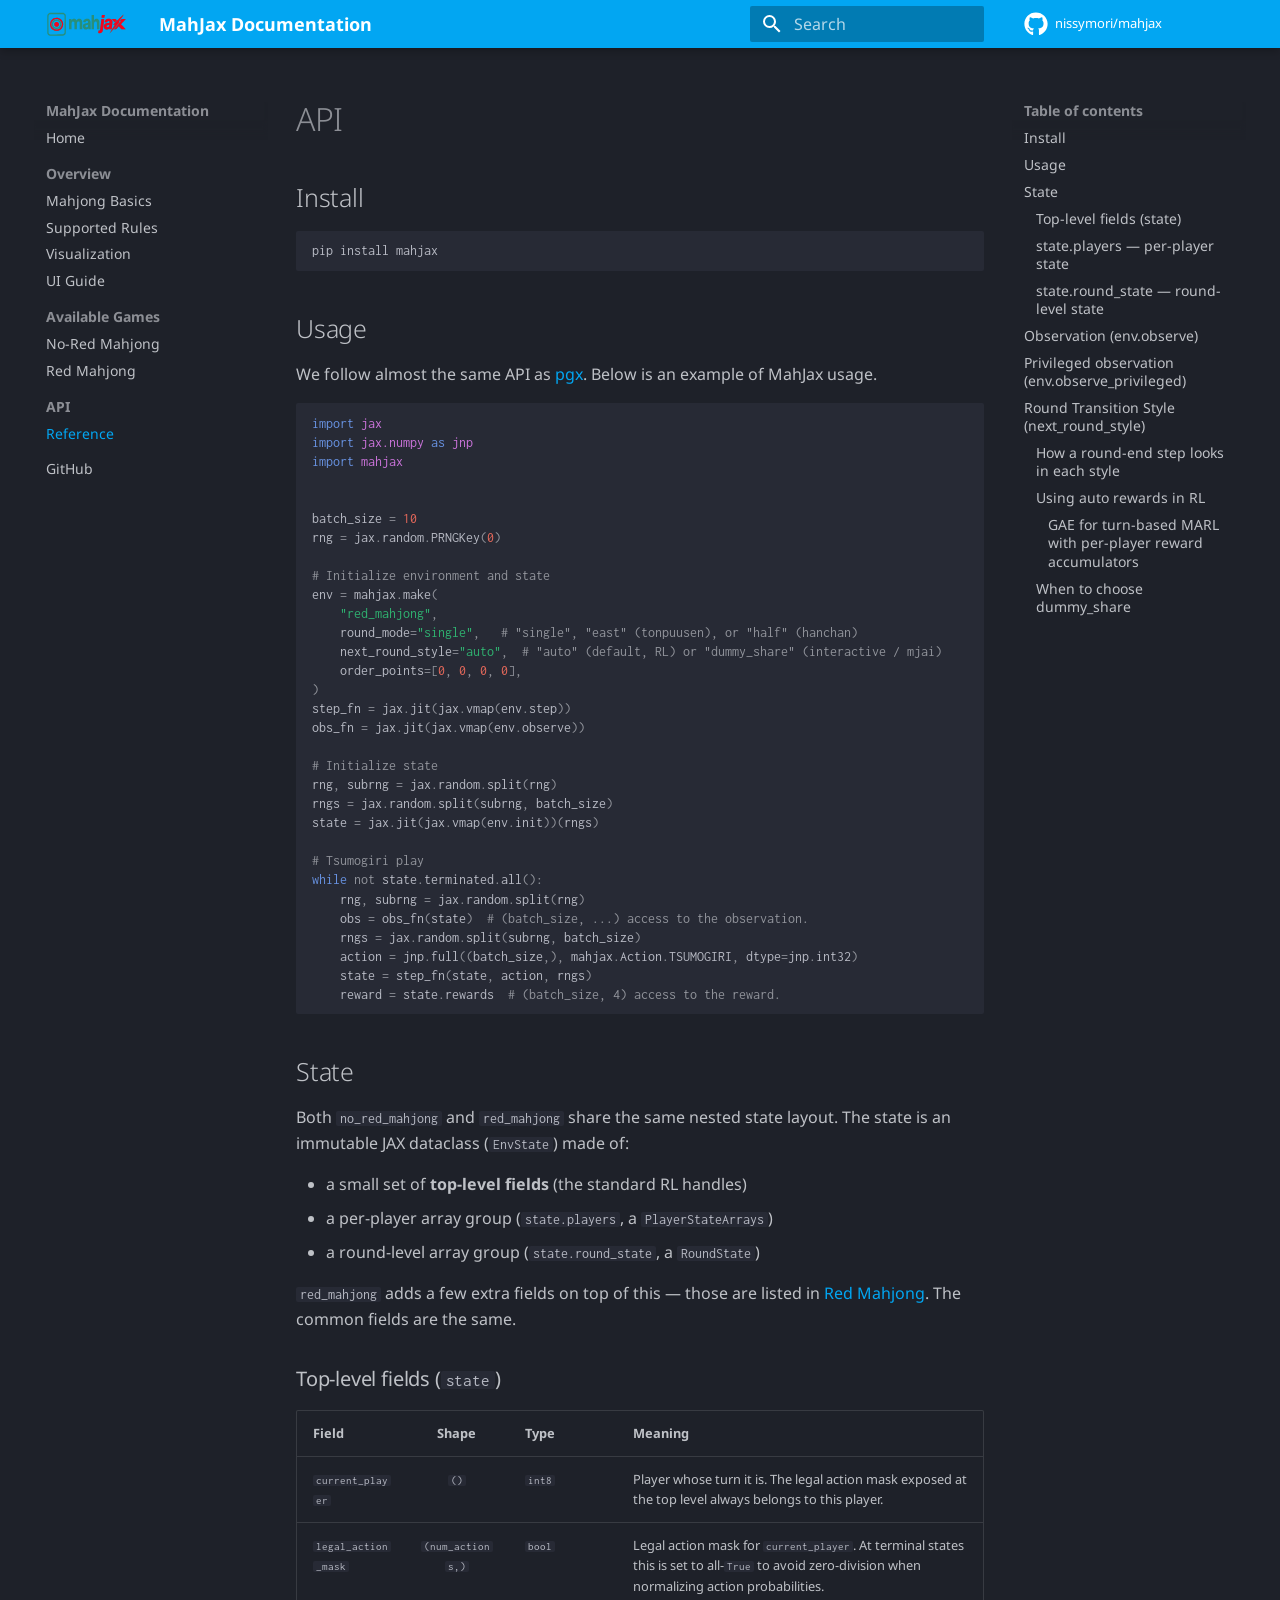
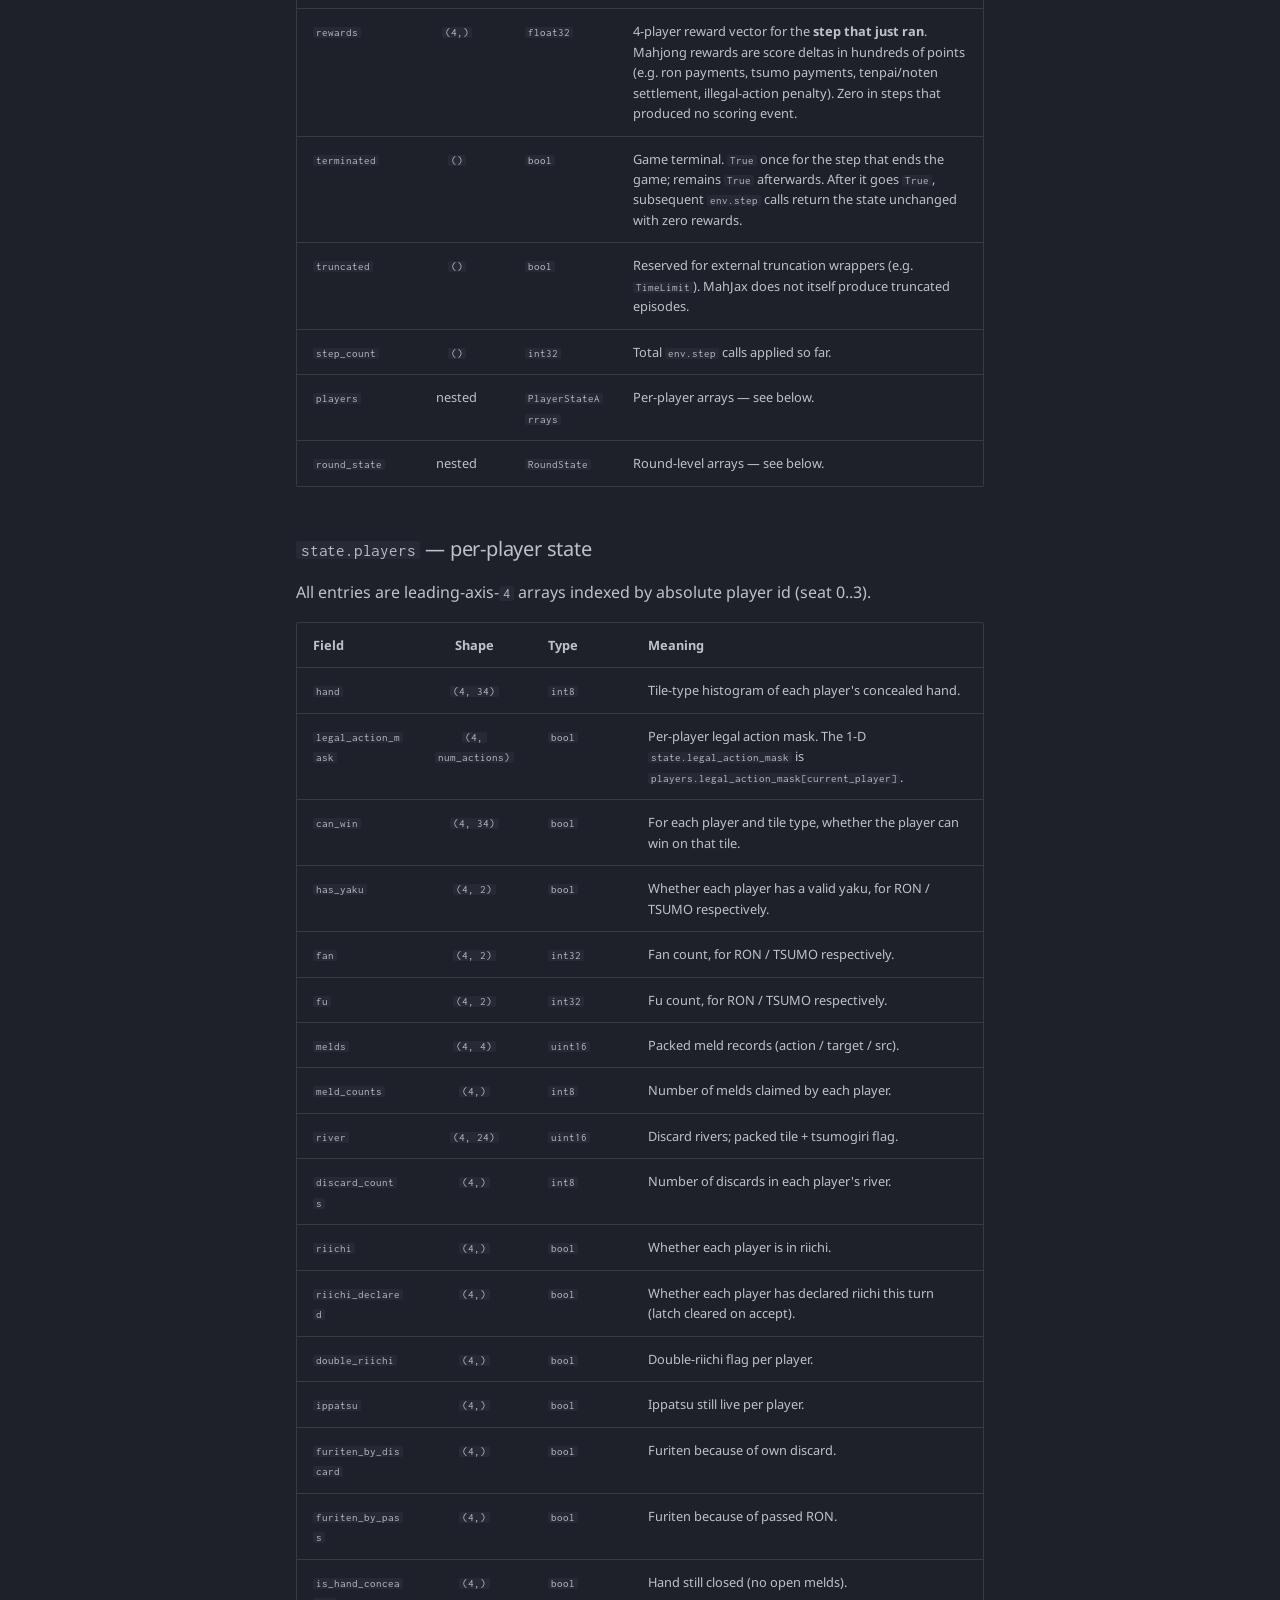
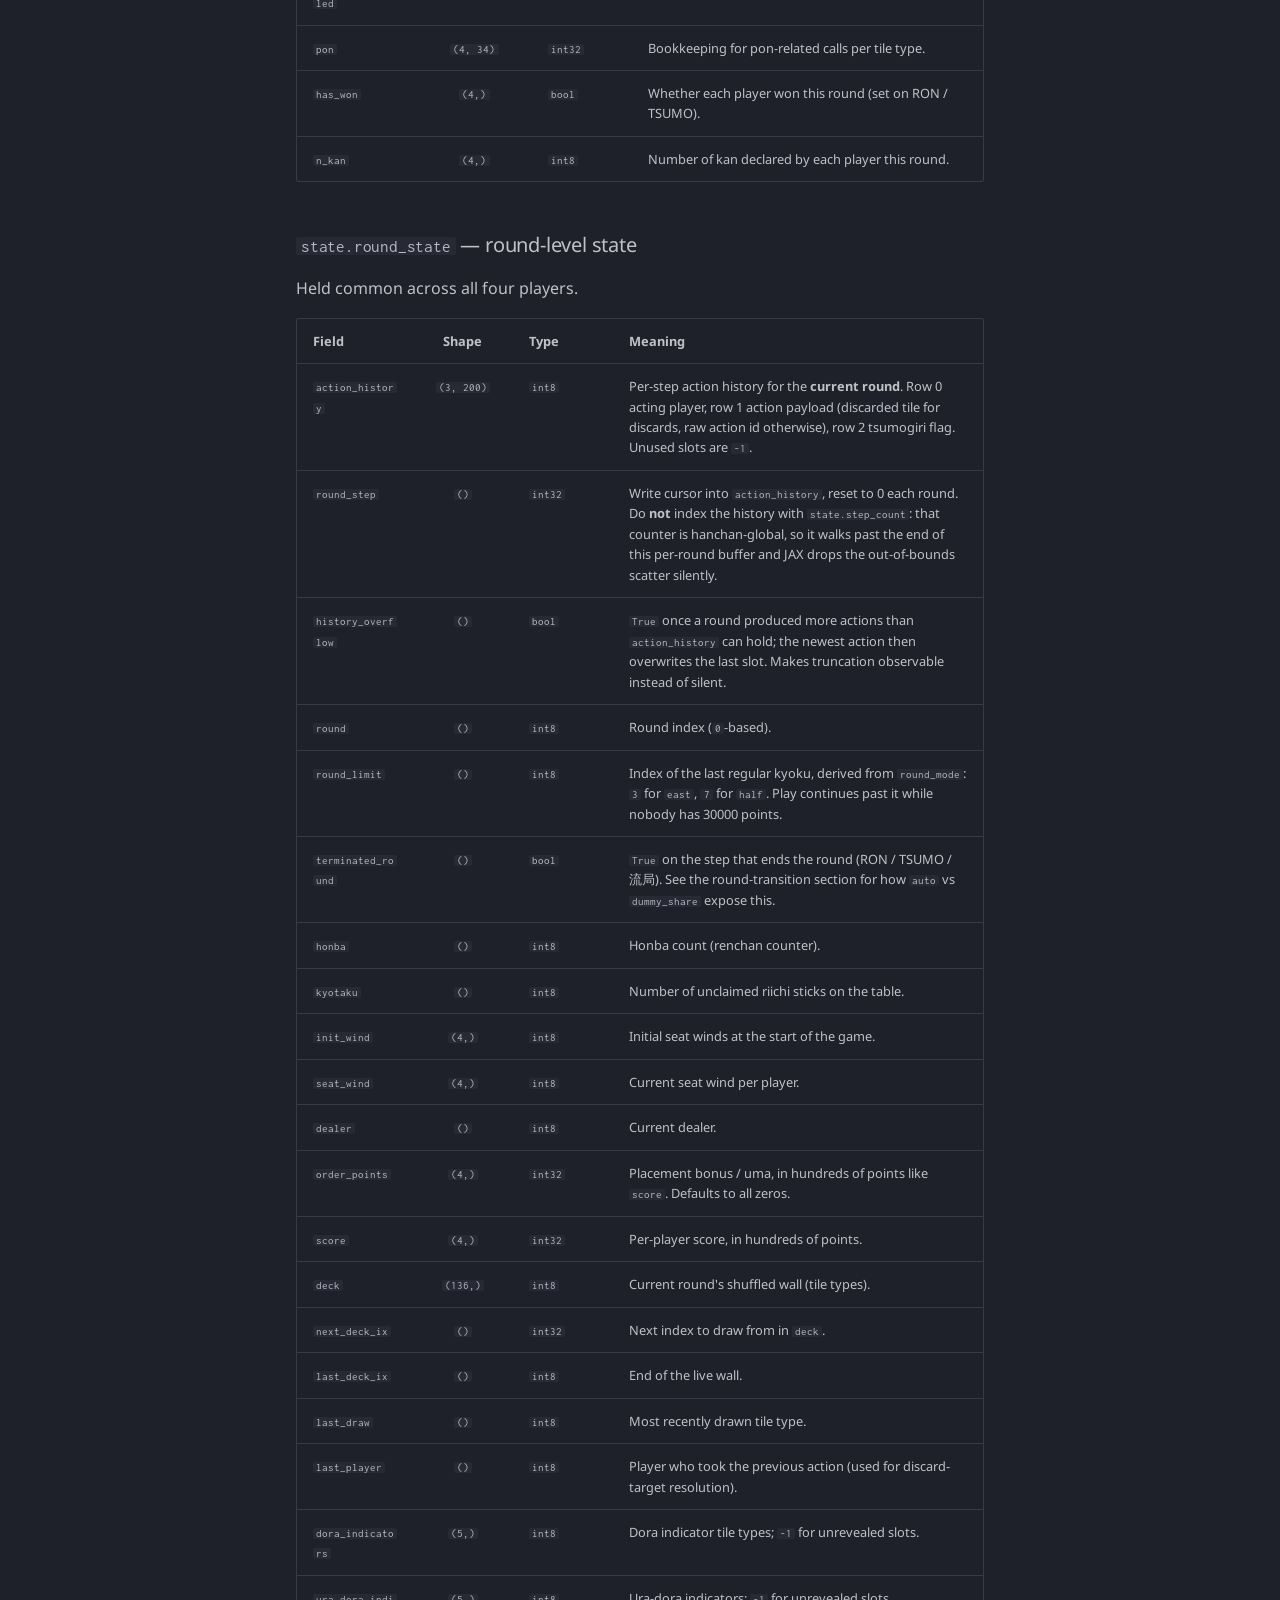
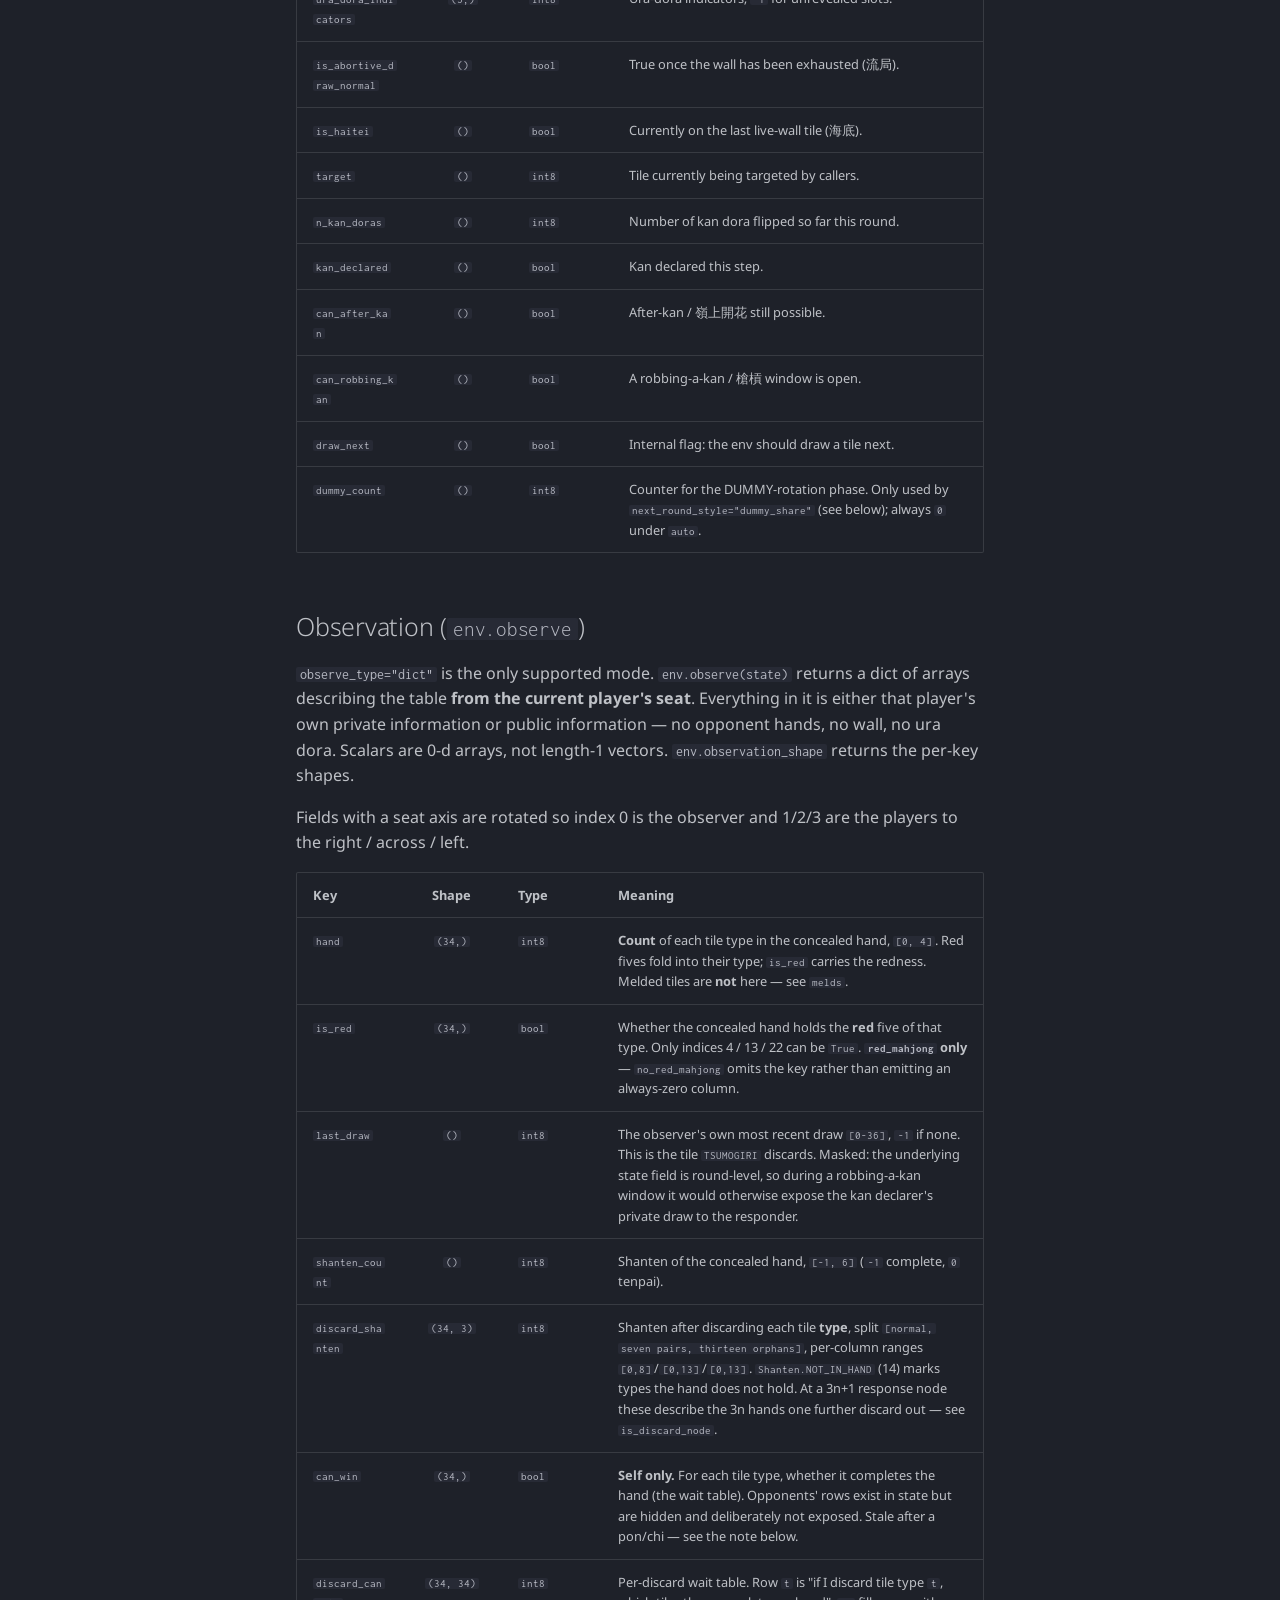
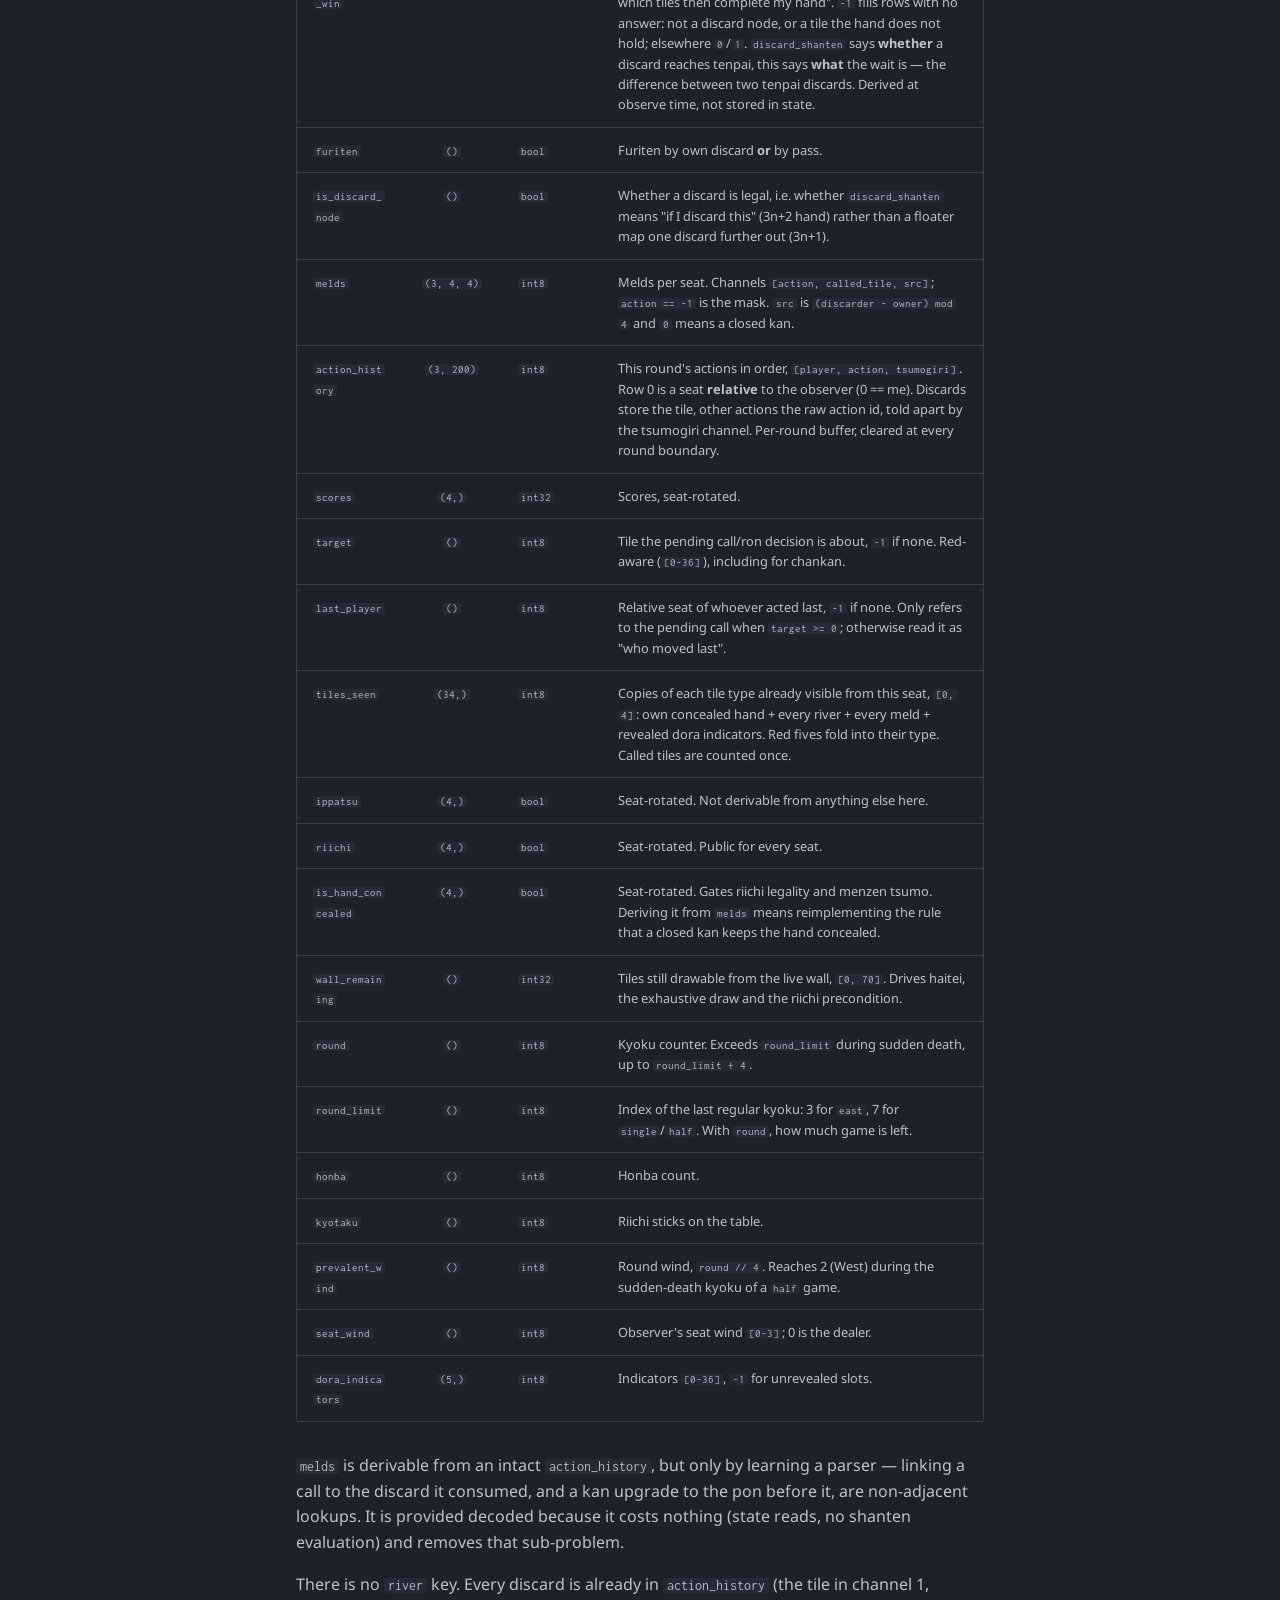
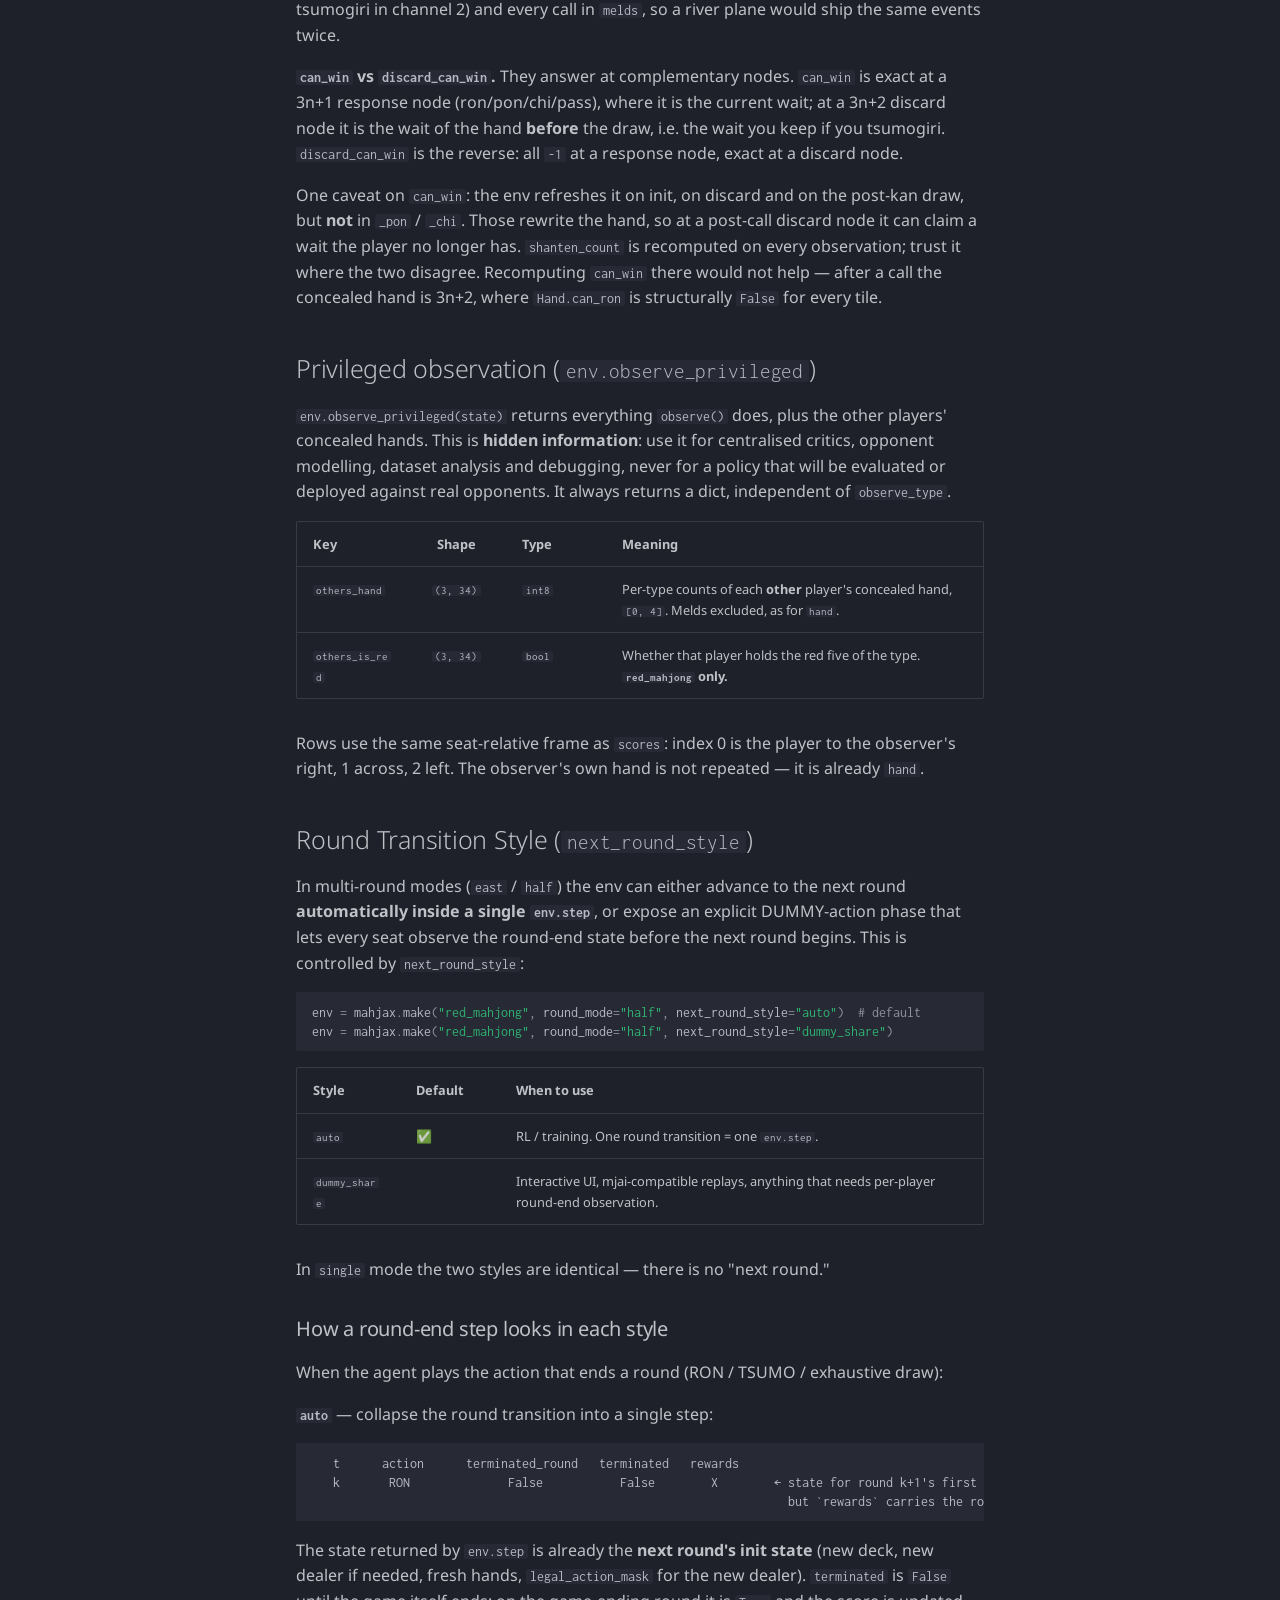
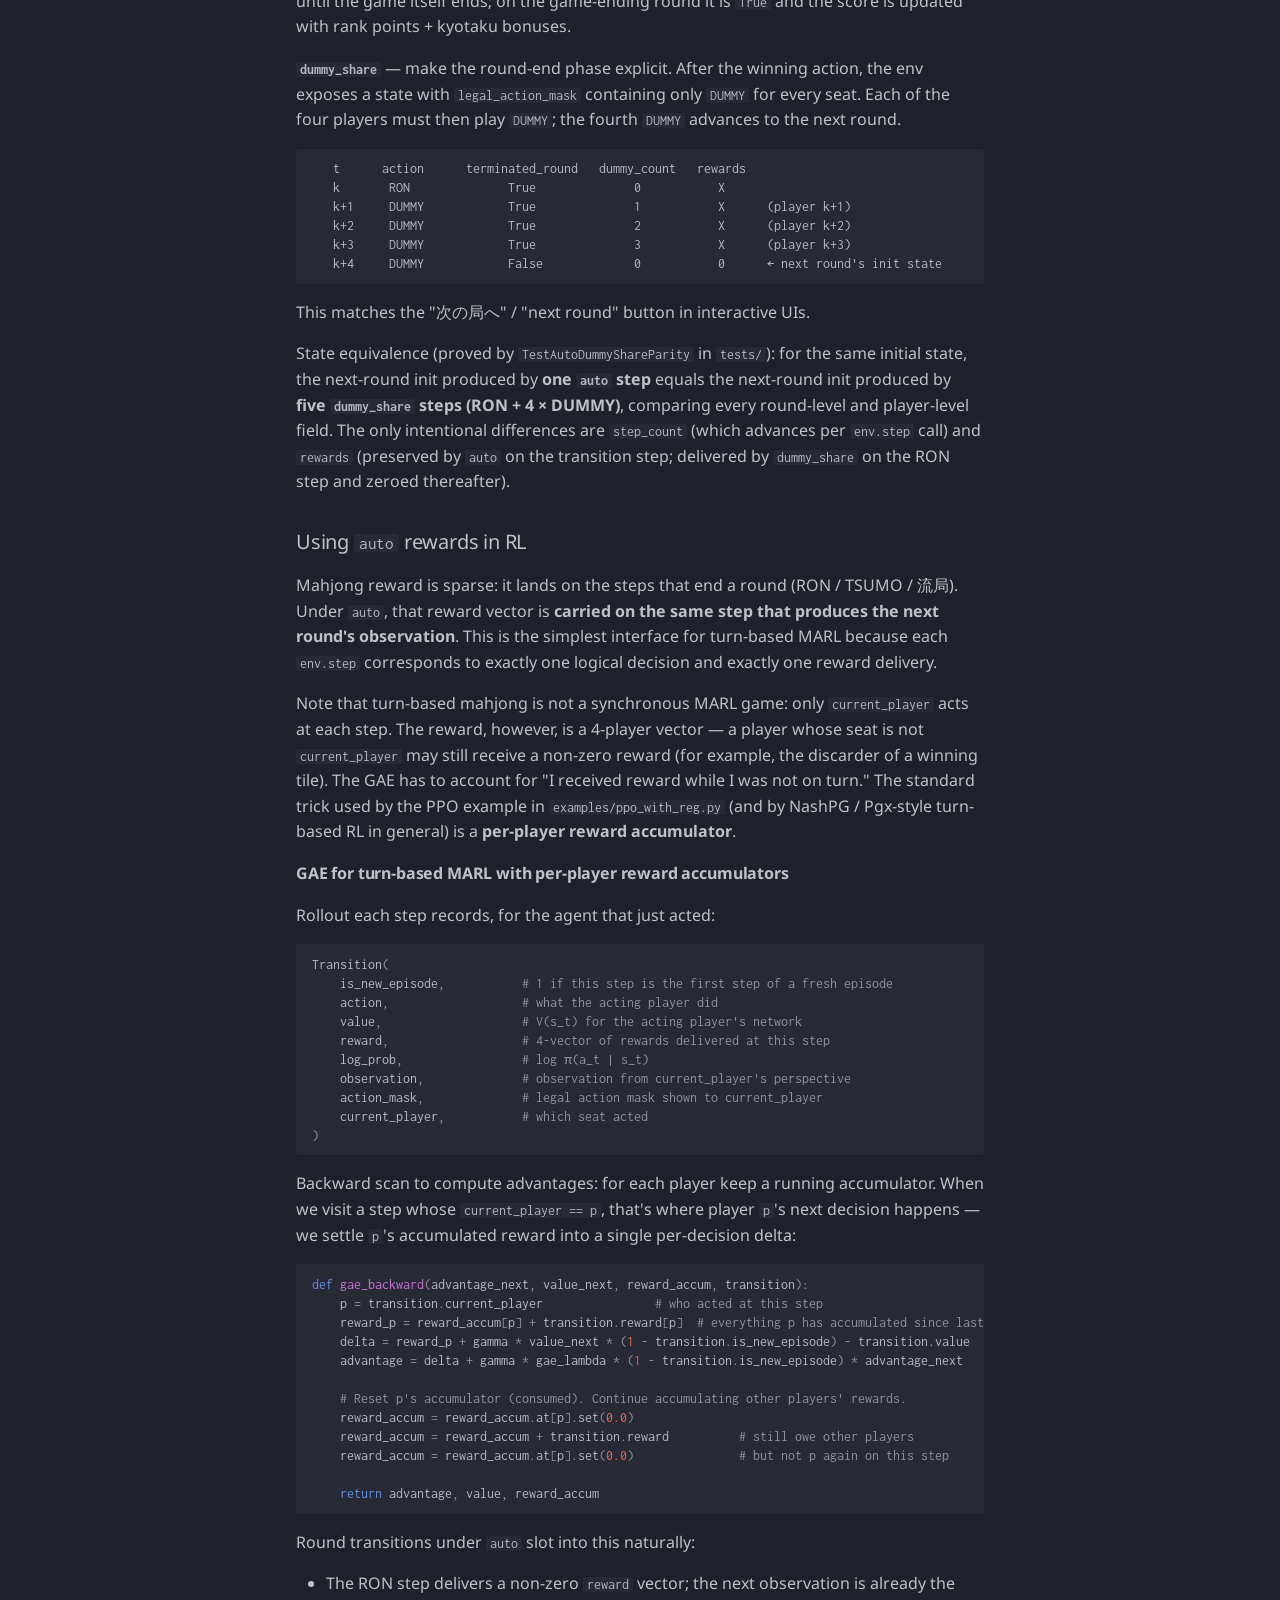
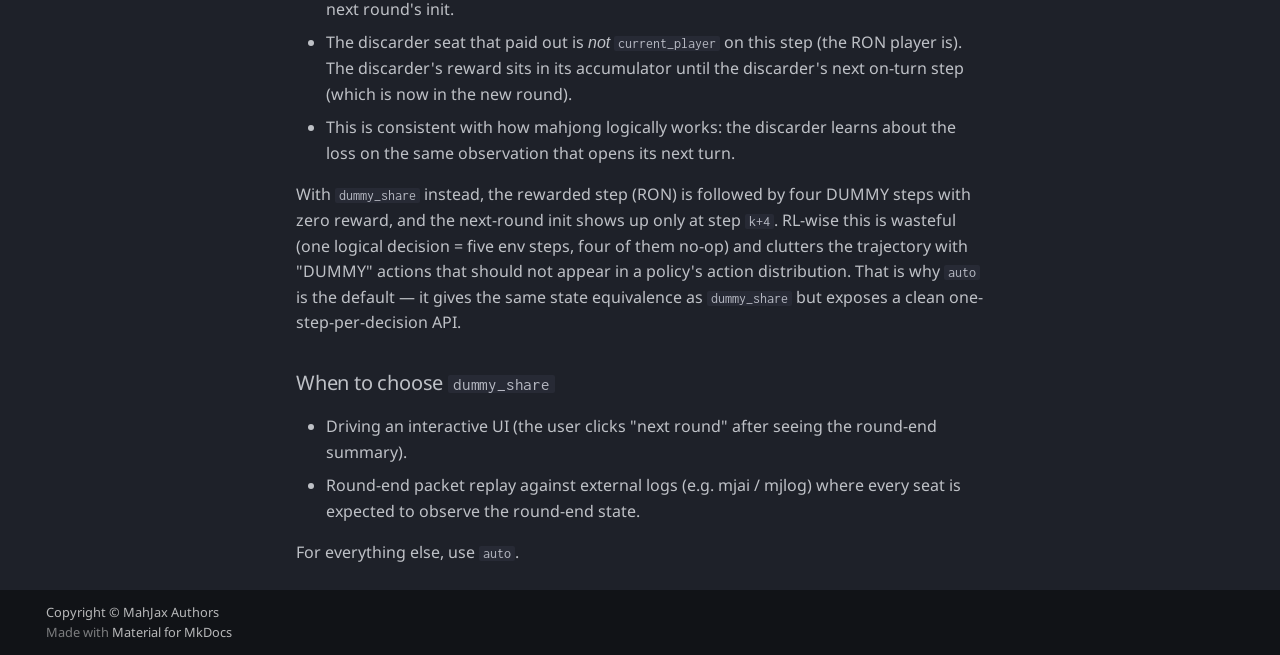
==== commit a5276123: "Deployed 7c9d119 with MkDocs version: 1.6.1" ====
--- a/api/index.html
+++ b/api/index.html
@@ -1088,7 +1088,7 @@
 </span><span id="__span-1-11"><a id="__codelineno-1-11" name="__codelineno-1-11" href="#__codelineno-1-11"></a>    <span class="s2">"red_mahjong"</span><span class="p">,</span>
 </span><span id="__span-1-12"><a id="__codelineno-1-12" name="__codelineno-1-12" href="#__codelineno-1-12"></a>    <span class="n">round_mode</span><span class="o">=</span><span class="s2">"single"</span><span class="p">,</span>   <span class="c1"># "single", "east" (tonpuusen), or "half" (hanchan)</span>
 </span><span id="__span-1-13"><a id="__codelineno-1-13" name="__codelineno-1-13" href="#__codelineno-1-13"></a>    <span class="n">next_round_style</span><span class="o">=</span><span class="s2">"auto"</span><span class="p">,</span>  <span class="c1"># "auto" (default, RL) or "dummy_share" (interactive / mjai)</span>
-</span><span id="__span-1-14"><a id="__codelineno-1-14" name="__codelineno-1-14" href="#__codelineno-1-14"></a>    <span class="n">order_points</span><span class="o">=</span><span class="p">[</span><span class="mi">30</span><span class="p">,</span> <span class="mi">10</span><span class="p">,</span> <span class="o">-</span><span class="mi">10</span><span class="p">,</span> <span class="o">-</span><span class="mi">30</span><span class="p">],</span>
+</span><span id="__span-1-14"><a id="__codelineno-1-14" name="__codelineno-1-14" href="#__codelineno-1-14"></a>    <span class="n">order_points</span><span class="o">=</span><span class="p">[</span><span class="mi">0</span><span class="p">,</span> <span class="mi">0</span><span class="p">,</span> <span class="mi">0</span><span class="p">,</span> <span class="mi">0</span><span class="p">],</span>
 </span><span id="__span-1-15"><a id="__codelineno-1-15" name="__codelineno-1-15" href="#__codelineno-1-15"></a><span class="p">)</span>
 </span><span id="__span-1-16"><a id="__codelineno-1-16" name="__codelineno-1-16" href="#__codelineno-1-16"></a><span class="n">step_fn</span> <span class="o">=</span> <span class="n">jax</span><span class="o">.</span><span class="n">jit</span><span class="p">(</span><span class="n">jax</span><span class="o">.</span><span class="n">vmap</span><span class="p">(</span><span class="n">env</span><span class="o">.</span><span class="n">step</span><span class="p">))</span>
 </span><span id="__span-1-17"><a id="__codelineno-1-17" name="__codelineno-1-17" href="#__codelineno-1-17"></a><span class="n">obs_fn</span> <span class="o">=</span> <span class="n">jax</span><span class="o">.</span><span class="n">jit</span><span class="p">(</span><span class="n">jax</span><span class="o">.</span><span class="n">vmap</span><span class="p">(</span><span class="n">env</span><span class="o">.</span><span class="n">observe</span><span class="p">))</span>
@@ -1350,7 +1350,7 @@
 <td style="text-align: left;"><code>round_limit</code></td>
 <td style="text-align: center;"><code>()</code></td>
 <td style="text-align: left;"><code>int8</code></td>
-<td style="text-align: left;">Round limit derived from <code>round_mode</code>: <code>4</code> for <code>east</code>, <code>8</code> for <code>half</code>.</td>
+<td style="text-align: left;">Index of the last regular kyoku, derived from <code>round_mode</code>: <code>3</code> for <code>east</code>, <code>7</code> for <code>half</code>. Play continues past it while nobody has 30000 points.</td>
 </tr>
 <tr>
 <td style="text-align: left;"><code>terminated_round</code></td>
@@ -1392,7 +1392,7 @@
 <td style="text-align: left;"><code>order_points</code></td>
 <td style="text-align: center;"><code>(4,)</code></td>
 <td style="text-align: left;"><code>int32</code></td>
-<td style="text-align: left;">Placement bonus / uma.</td>
+<td style="text-align: left;">Placement bonus / uma, in hundreds of points like <code>score</code>. Defaults to all zeros.</td>
 </tr>
 <tr>
 <td style="text-align: left;"><code>score</code></td>
@@ -1592,7 +1592,7 @@
 <td style="text-align: left;"><code>target</code></td>
 <td style="text-align: center;"><code>()</code></td>
 <td style="text-align: left;"><code>int8</code></td>
-<td style="text-align: left;">Tile the pending call/ron decision is about, <code>-1</code> if none. Red-aware for calls on a discard; a bare tile type for chankan.</td>
+<td style="text-align: left;">Tile the pending call/ron decision is about, <code>-1</code> if none. Red-aware (<code>[0-36]</code>), including for chankan.</td>
 </tr>
 <tr>
 <td style="text-align: left;"><code>last_player</code></td>
@@ -1634,13 +1634,13 @@
 <td style="text-align: left;"><code>round</code></td>
 <td style="text-align: center;"><code>()</code></td>
 <td style="text-align: left;"><code>int8</code></td>
-<td style="text-align: left;">Kyoku counter in <code>[0, round_limit]</code>.</td>
+<td style="text-align: left;">Kyoku counter. Exceeds <code>round_limit</code> during sudden death, up to <code>round_limit + 4</code>.</td>
 </tr>
 <tr>
 <td style="text-align: left;"><code>round_limit</code></td>
 <td style="text-align: center;"><code>()</code></td>
 <td style="text-align: left;"><code>int8</code></td>
-<td style="text-align: left;">Last kyoku index: 4 for <code>east</code>, 8 for <code>single</code>/<code>half</code>. With <code>round</code>, how much game is left.</td>
+<td style="text-align: left;">Index of the last regular kyoku: 3 for <code>east</code>, 7 for <code>single</code>/<code>half</code>. With <code>round</code>, how much game is left.</td>
 </tr>
 <tr>
 <td style="text-align: left;"><code>honba</code></td>
@@ -1658,7 +1658,7 @@
 <td style="text-align: left;"><code>prevalent_wind</code></td>
 <td style="text-align: center;"><code>()</code></td>
 <td style="text-align: left;"><code>int8</code></td>
-<td style="text-align: left;">Round wind, <code>round // 4</code>. Reaches 2 (West) on the last kyoku of a <code>half</code> game.</td>
+<td style="text-align: left;">Round wind, <code>round // 4</code>. Reaches 2 (West) during the sudden-death kyoku of a <code>half</code> game.</td>
 </tr>
 <tr>
 <td style="text-align: left;"><code>seat_wind</code></td>
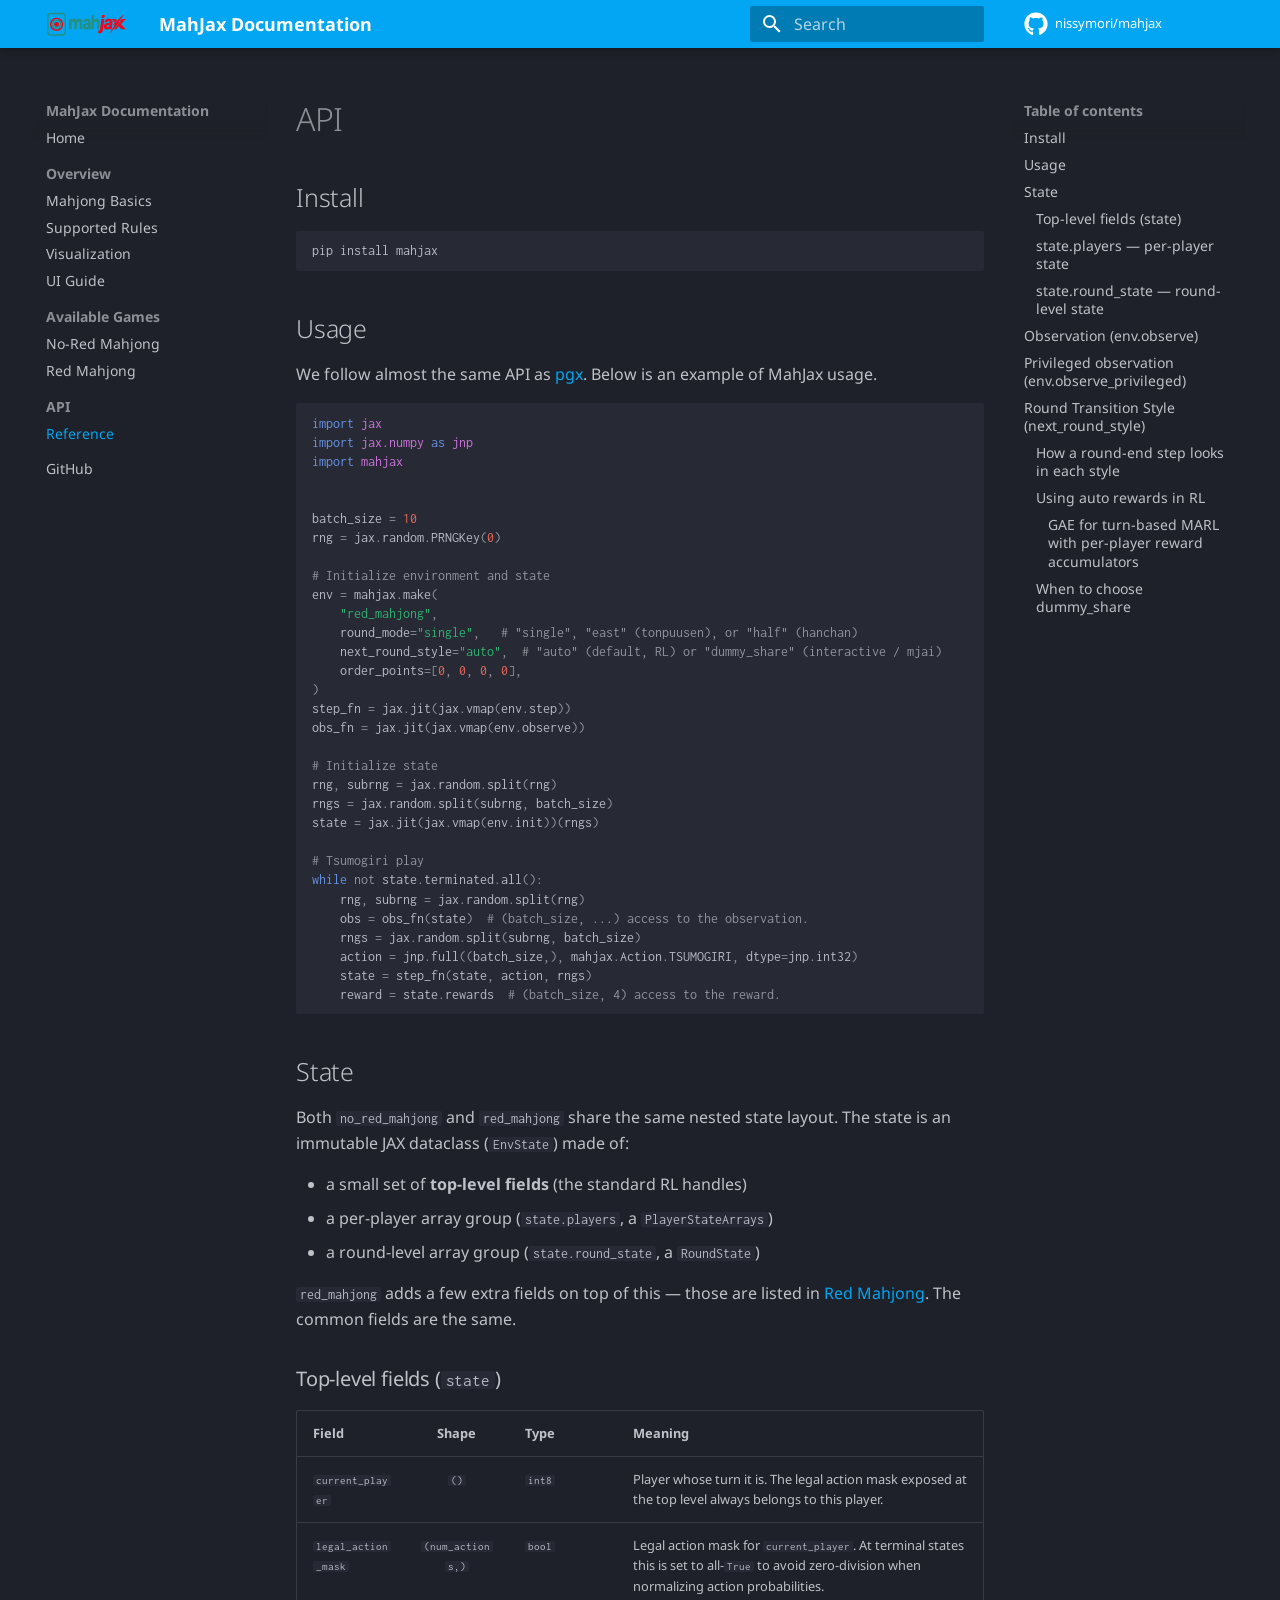
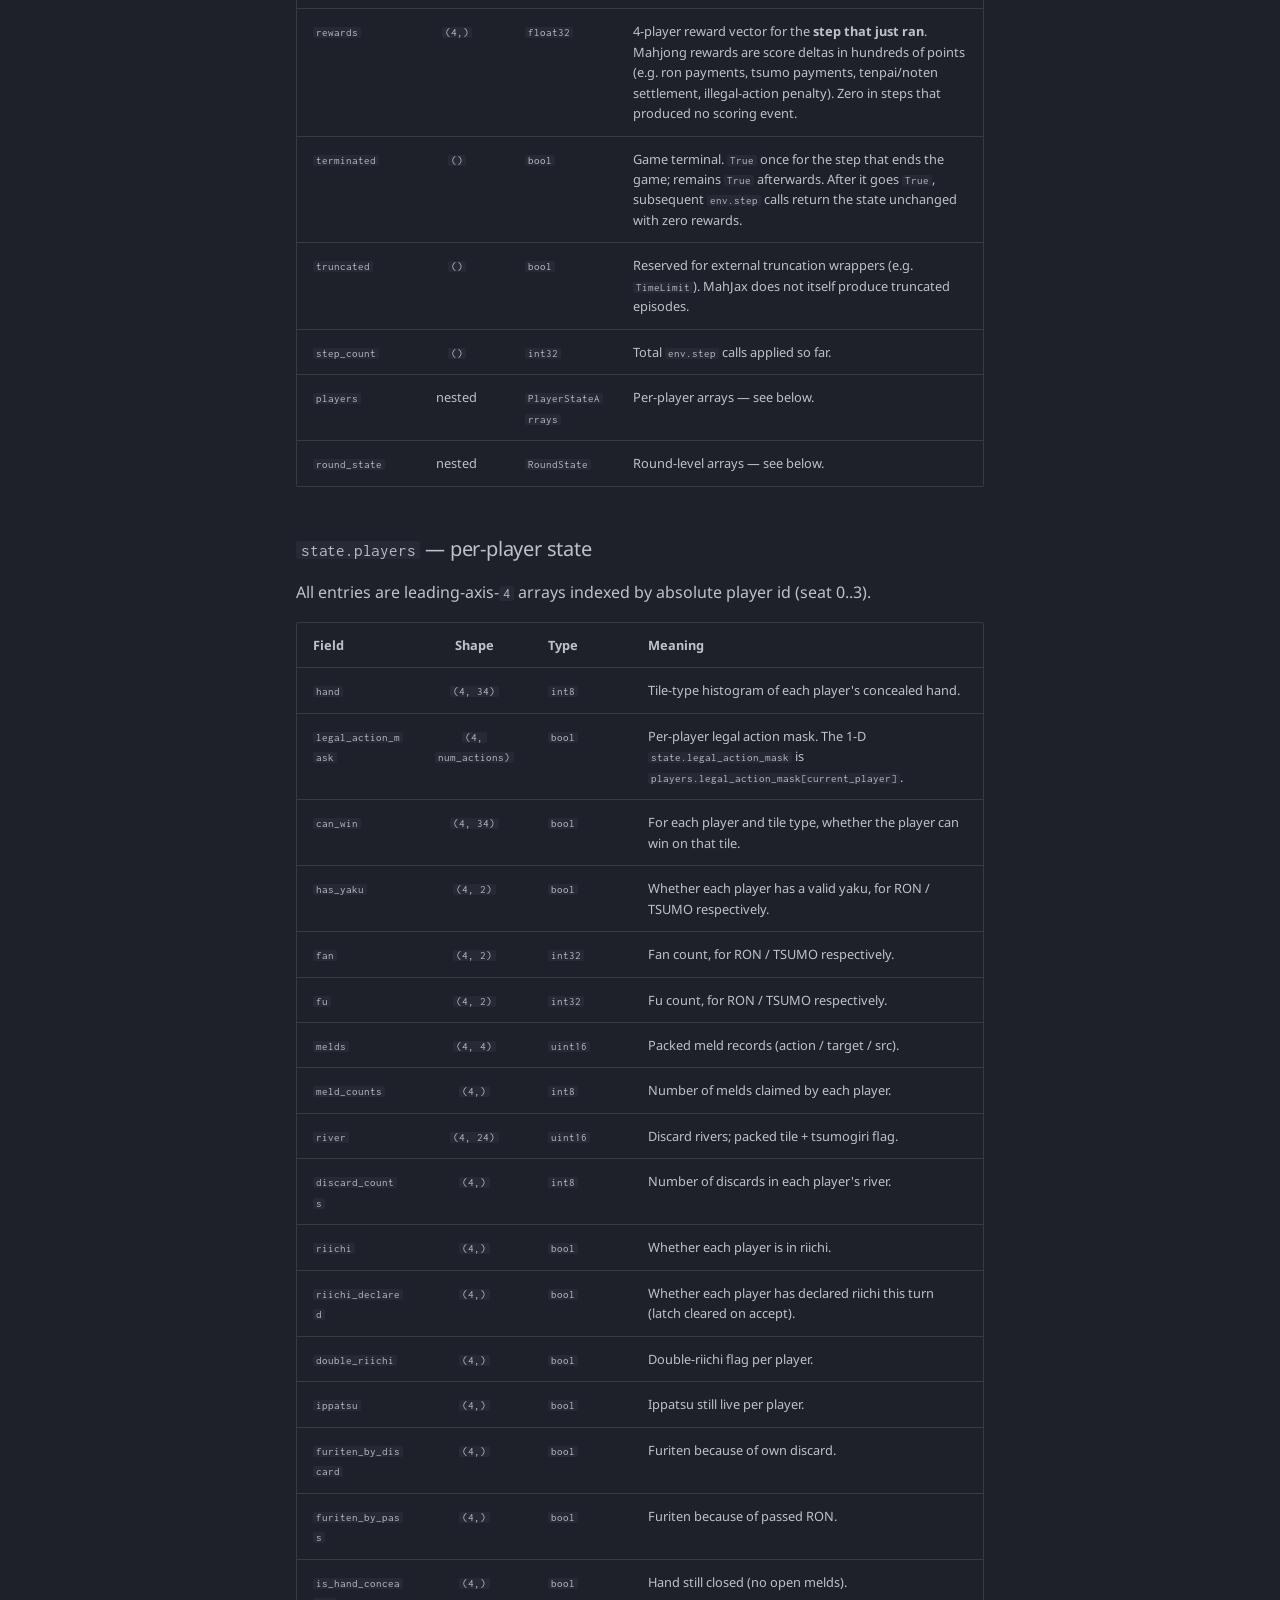
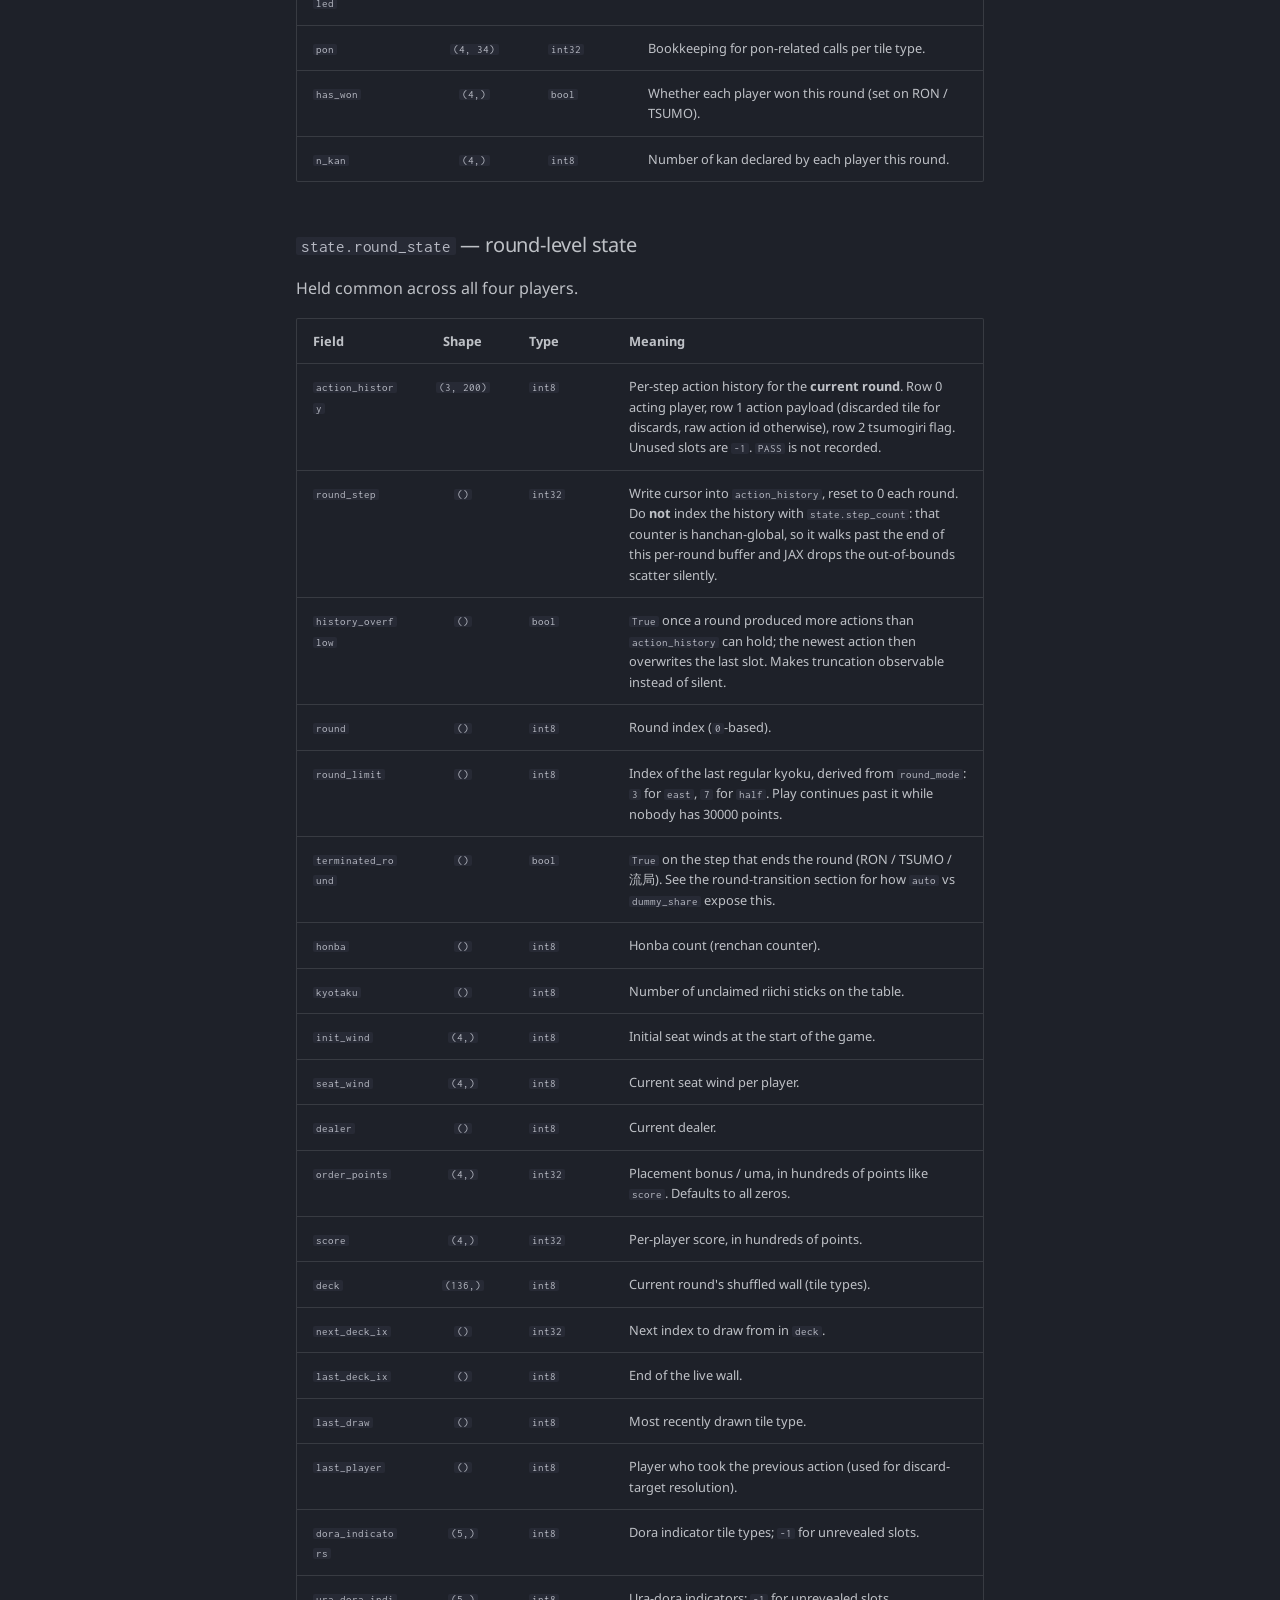
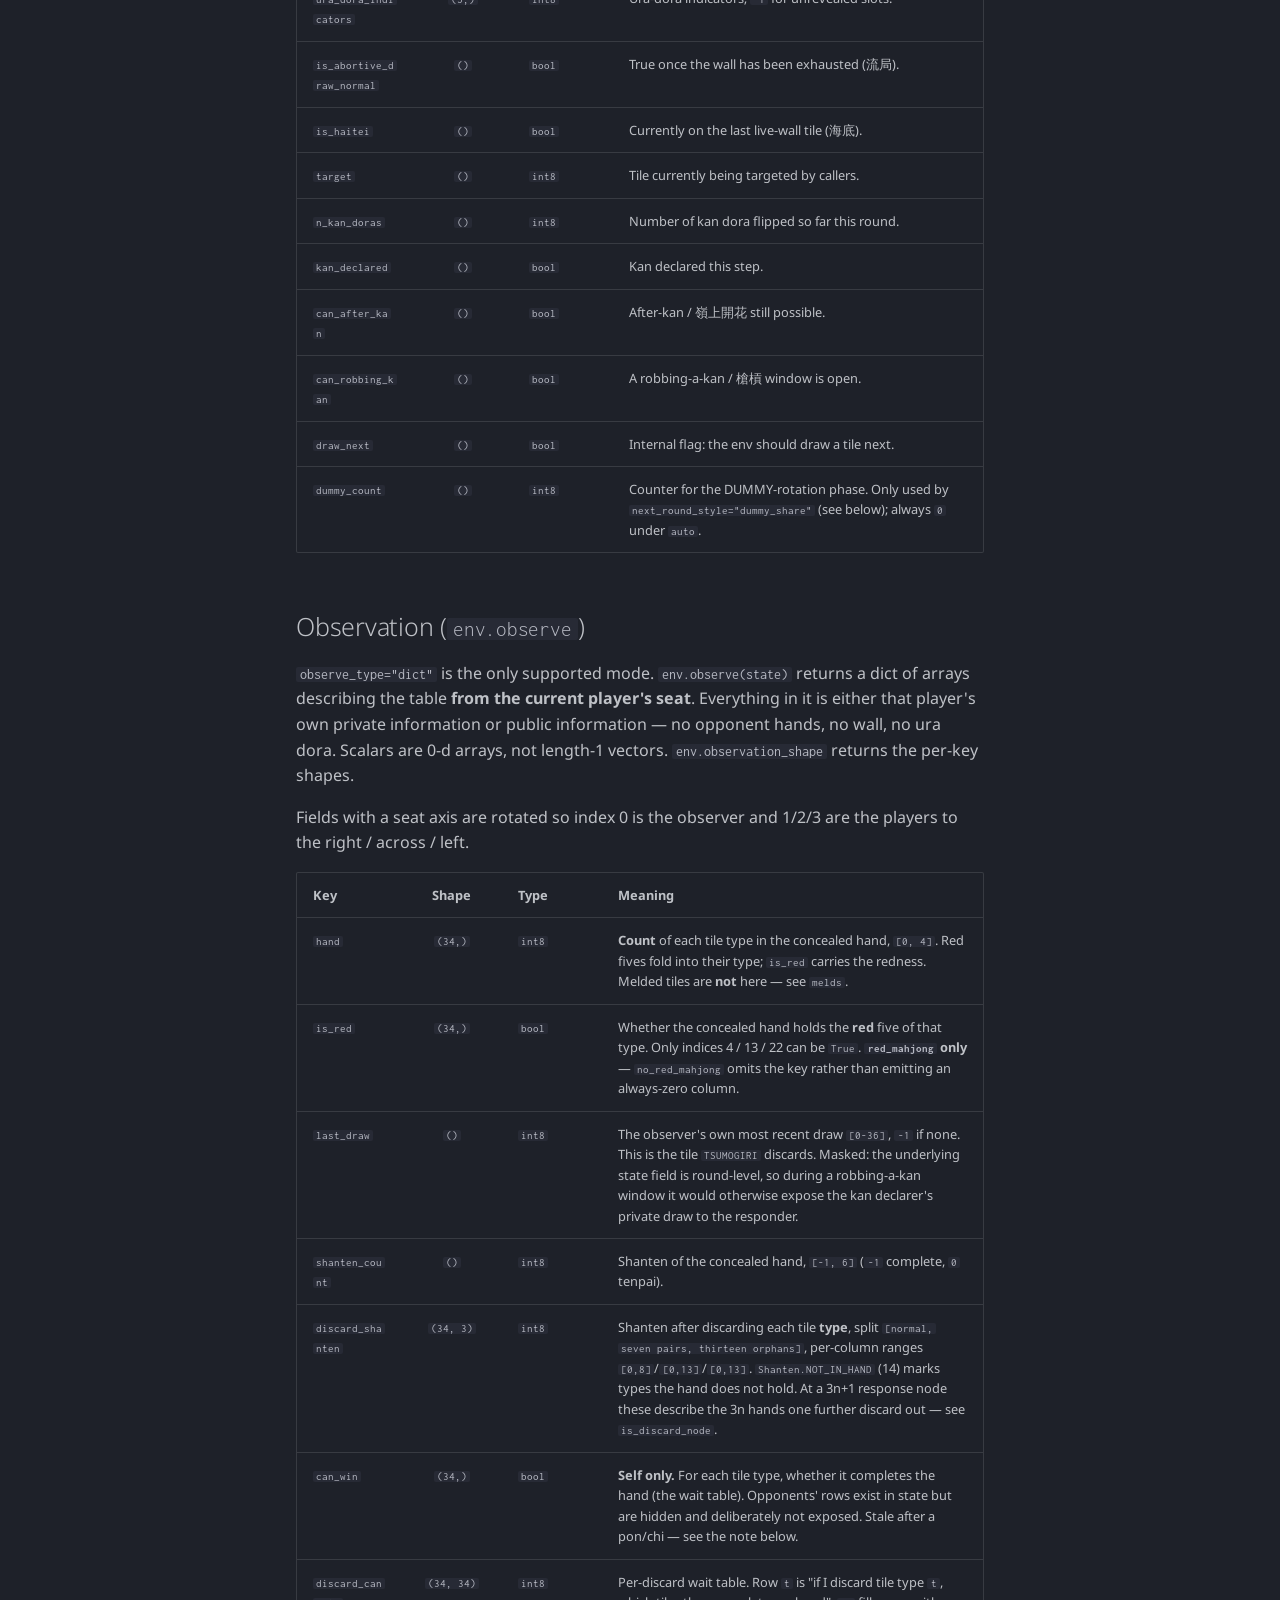
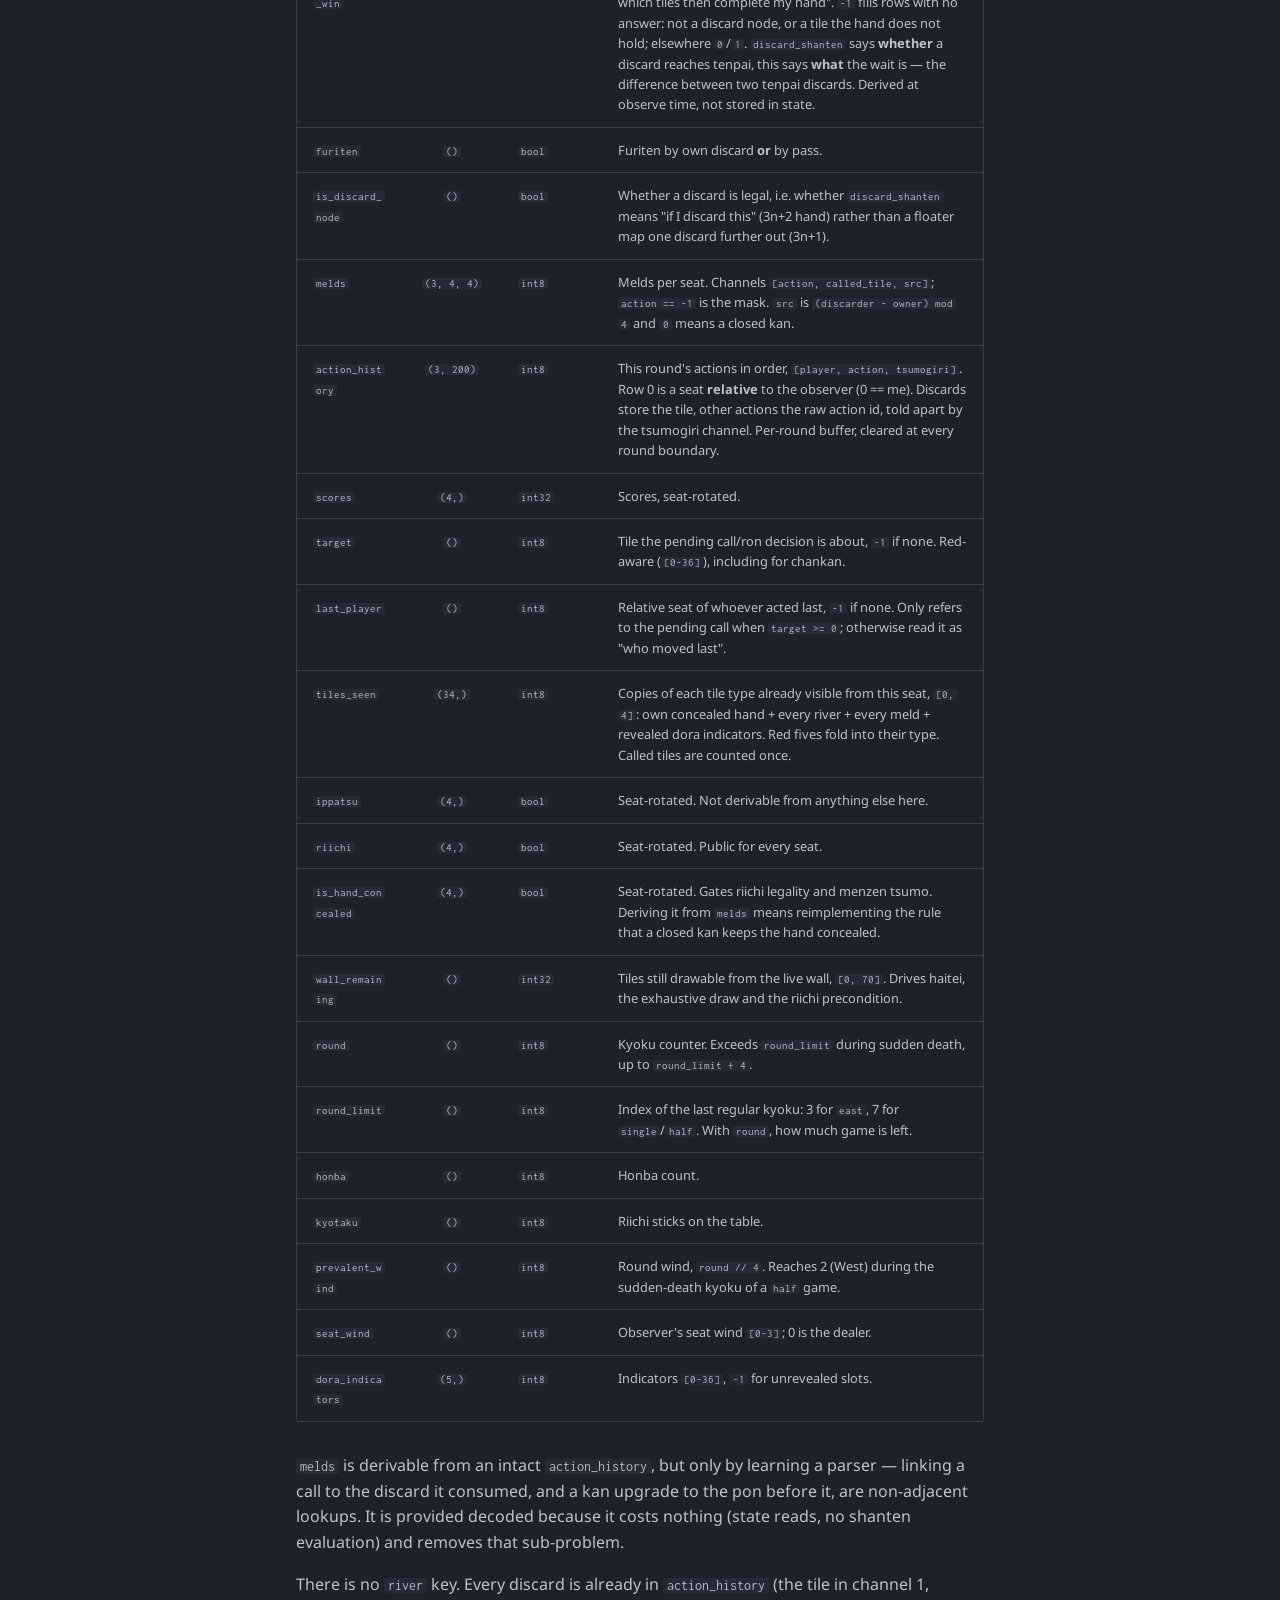
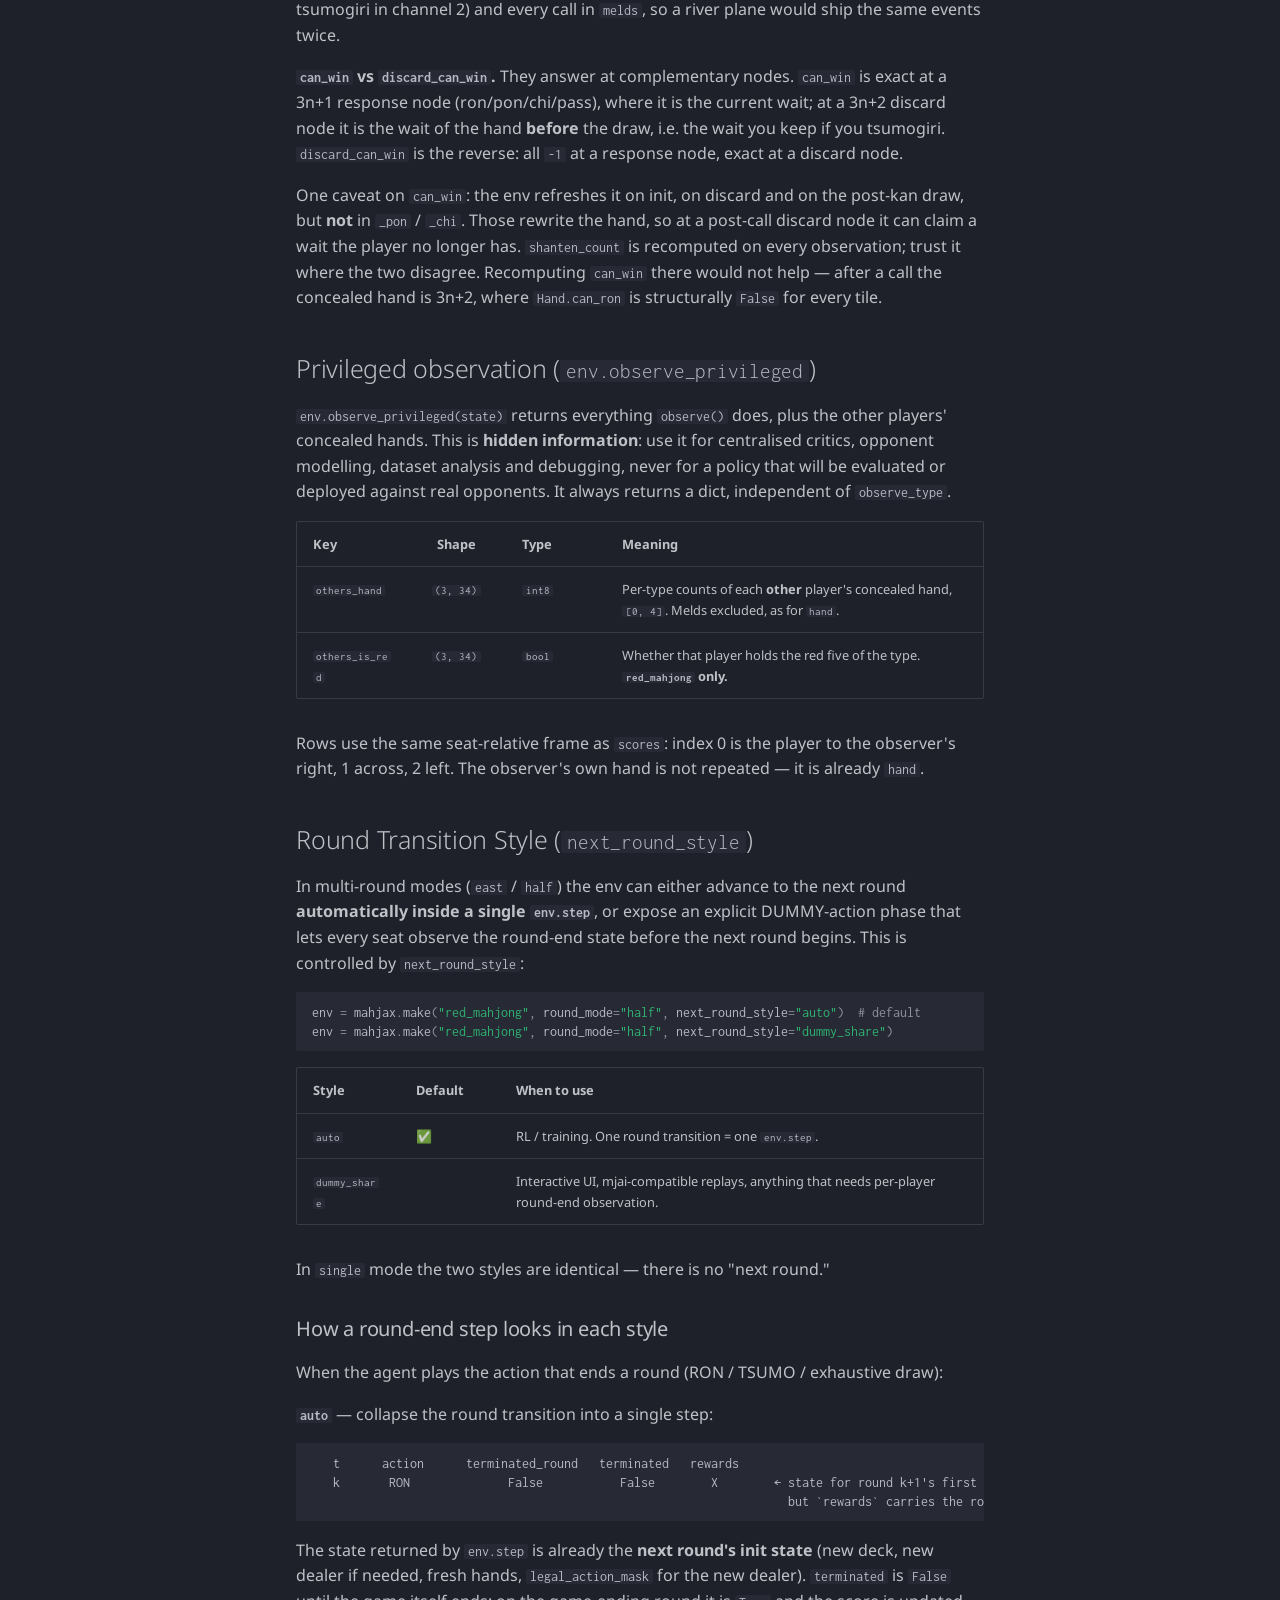
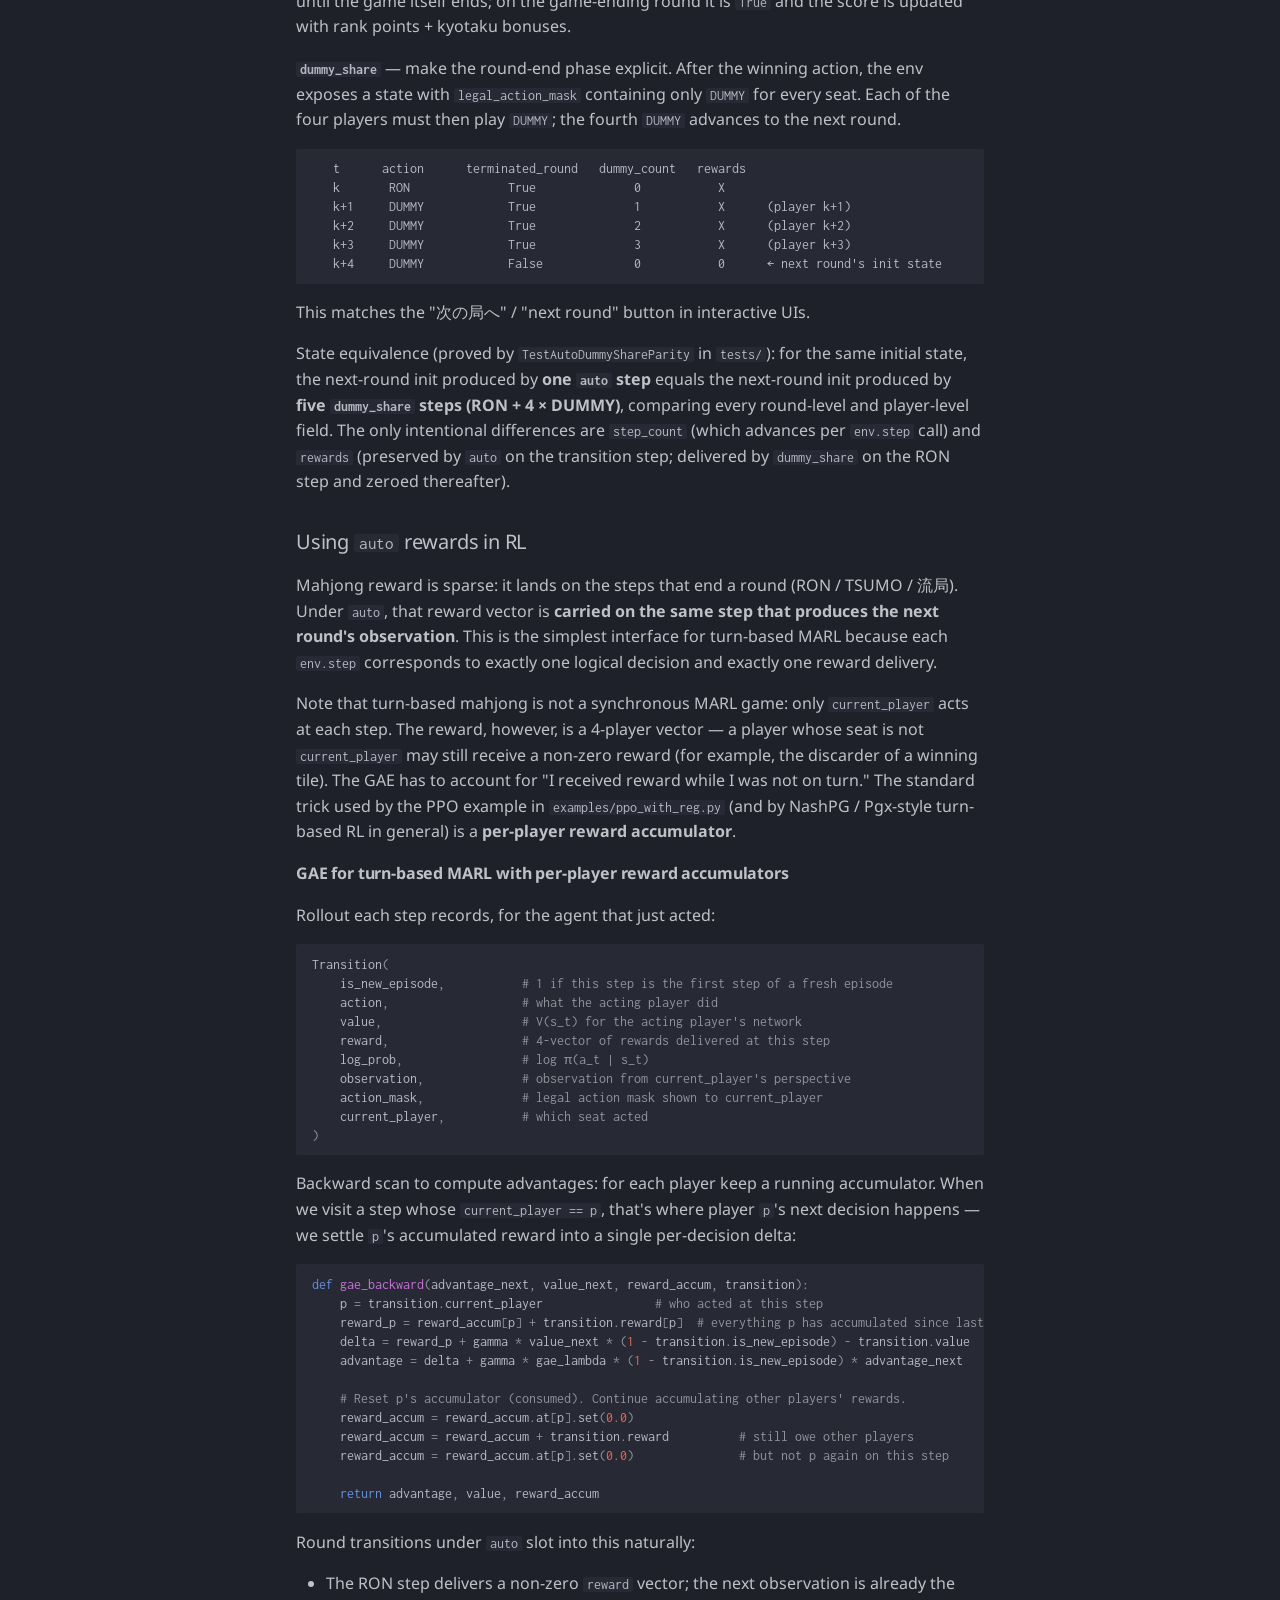
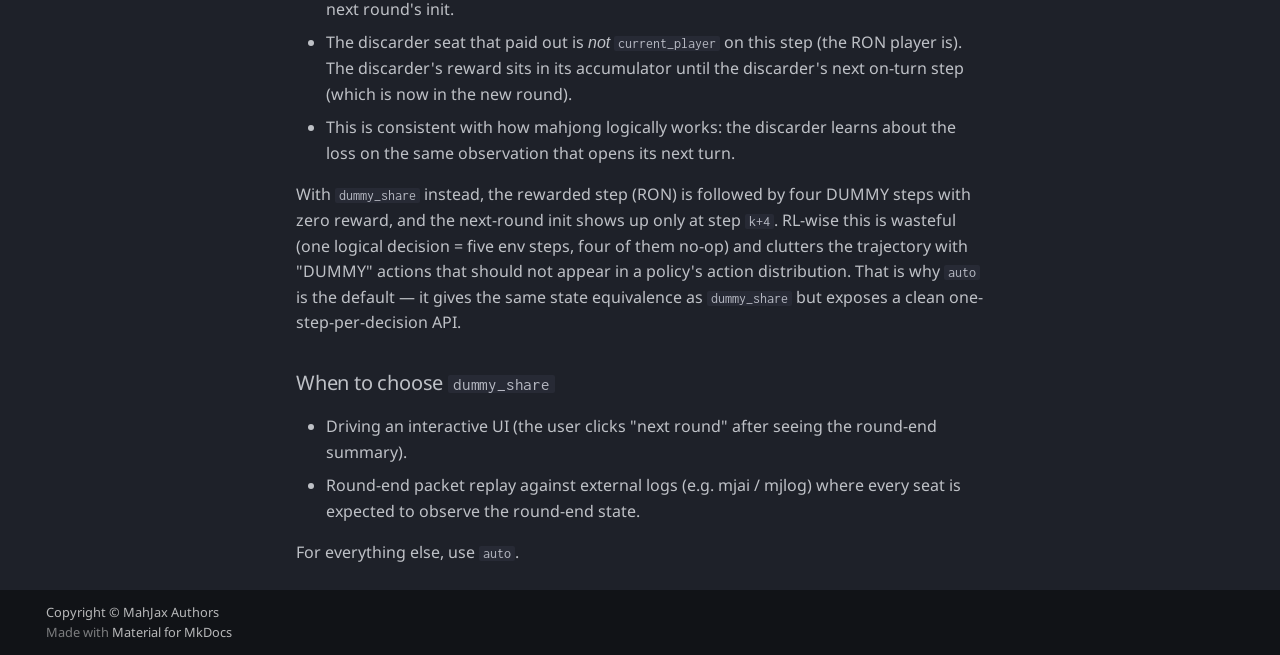
==== commit 73058156: "Deployed 773e9ef with MkDocs version: 1.6.1" ====
--- a/api/index.html
+++ b/api/index.html
@@ -1326,7 +1326,7 @@
 <td style="text-align: left;"><code>action_history</code></td>
 <td style="text-align: center;"><code>(3, 200)</code></td>
 <td style="text-align: left;"><code>int8</code></td>
-<td style="text-align: left;">Per-step action history for the <strong>current round</strong>. Row 0 acting player, row 1 action payload (discarded tile for discards, raw action id otherwise), row 2 tsumogiri flag. Unused slots are <code>-1</code>.</td>
+<td style="text-align: left;">Per-step action history for the <strong>current round</strong>. Row 0 acting player, row 1 action payload (discarded tile for discards, raw action id otherwise), row 2 tsumogiri flag. Unused slots are <code>-1</code>. <code>PASS</code> is not recorded.</td>
 </tr>
 <tr>
 <td style="text-align: left;"><code>round_step</code></td>
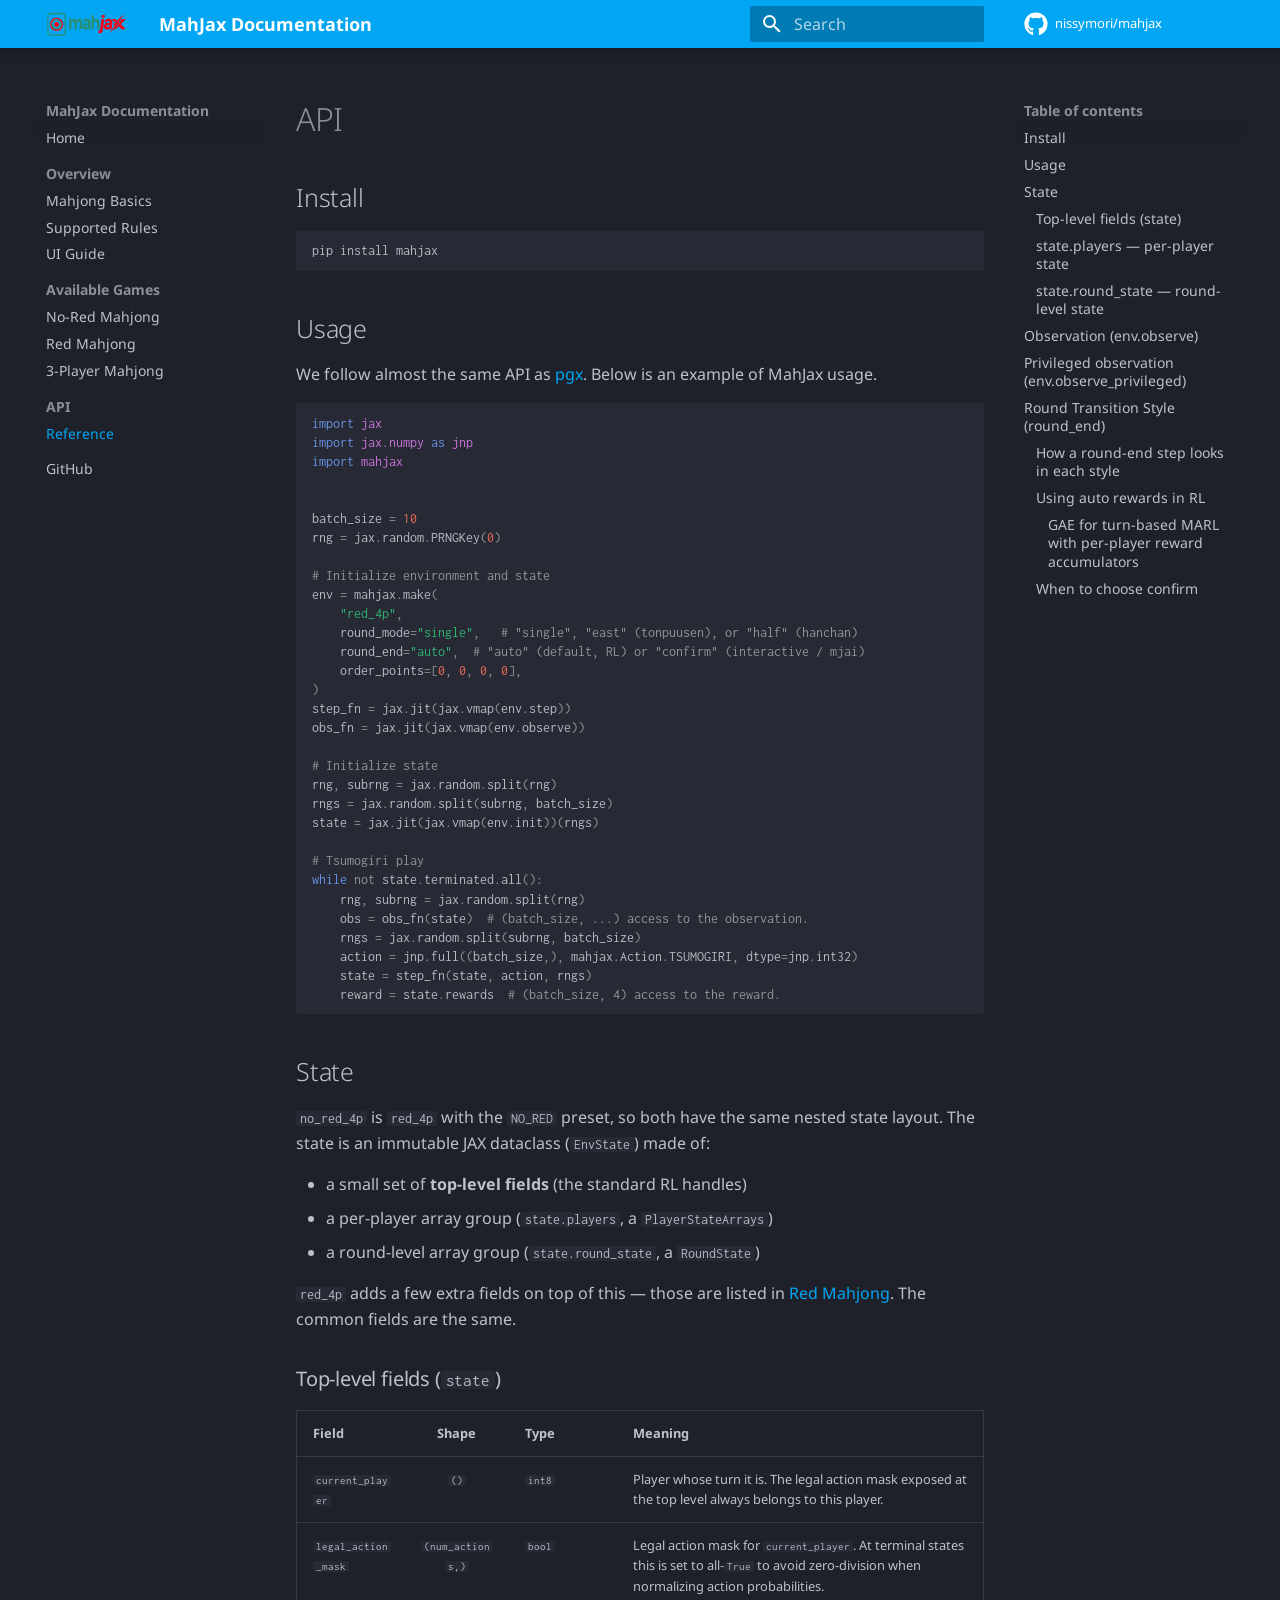
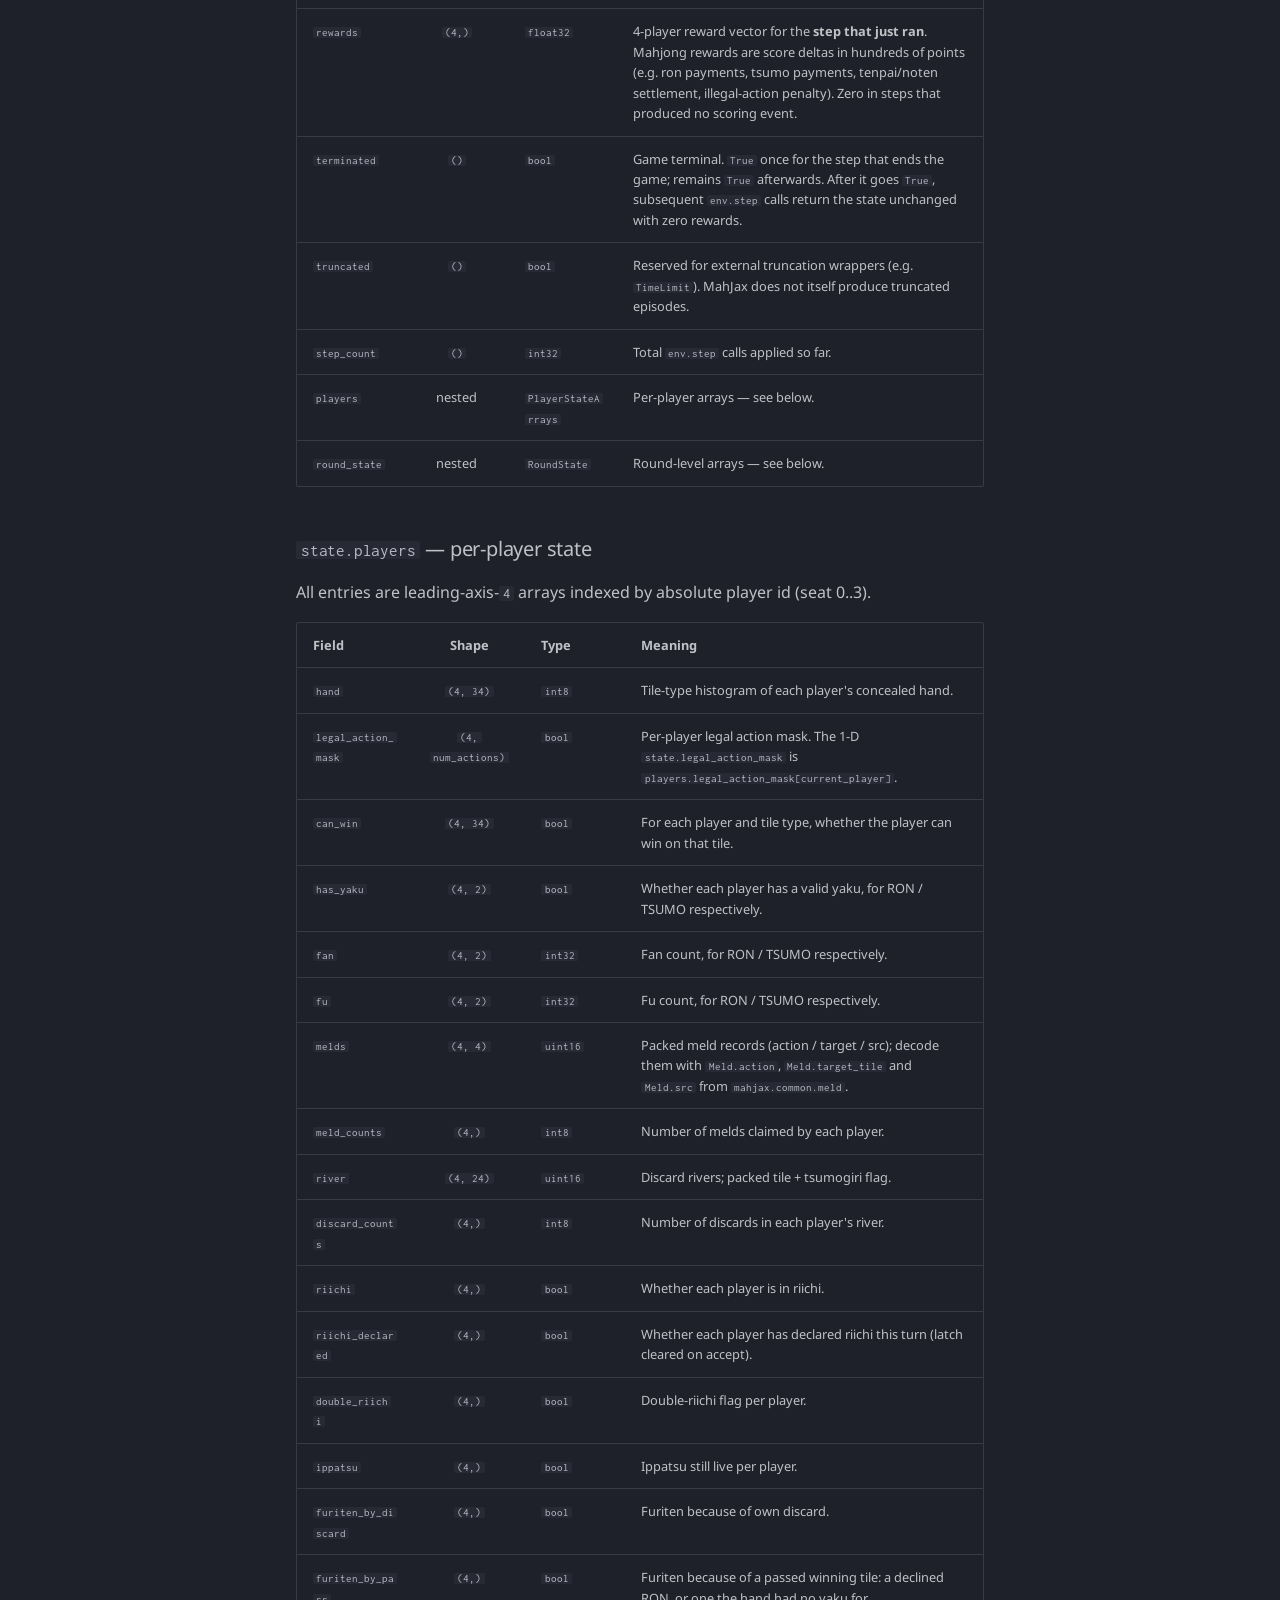
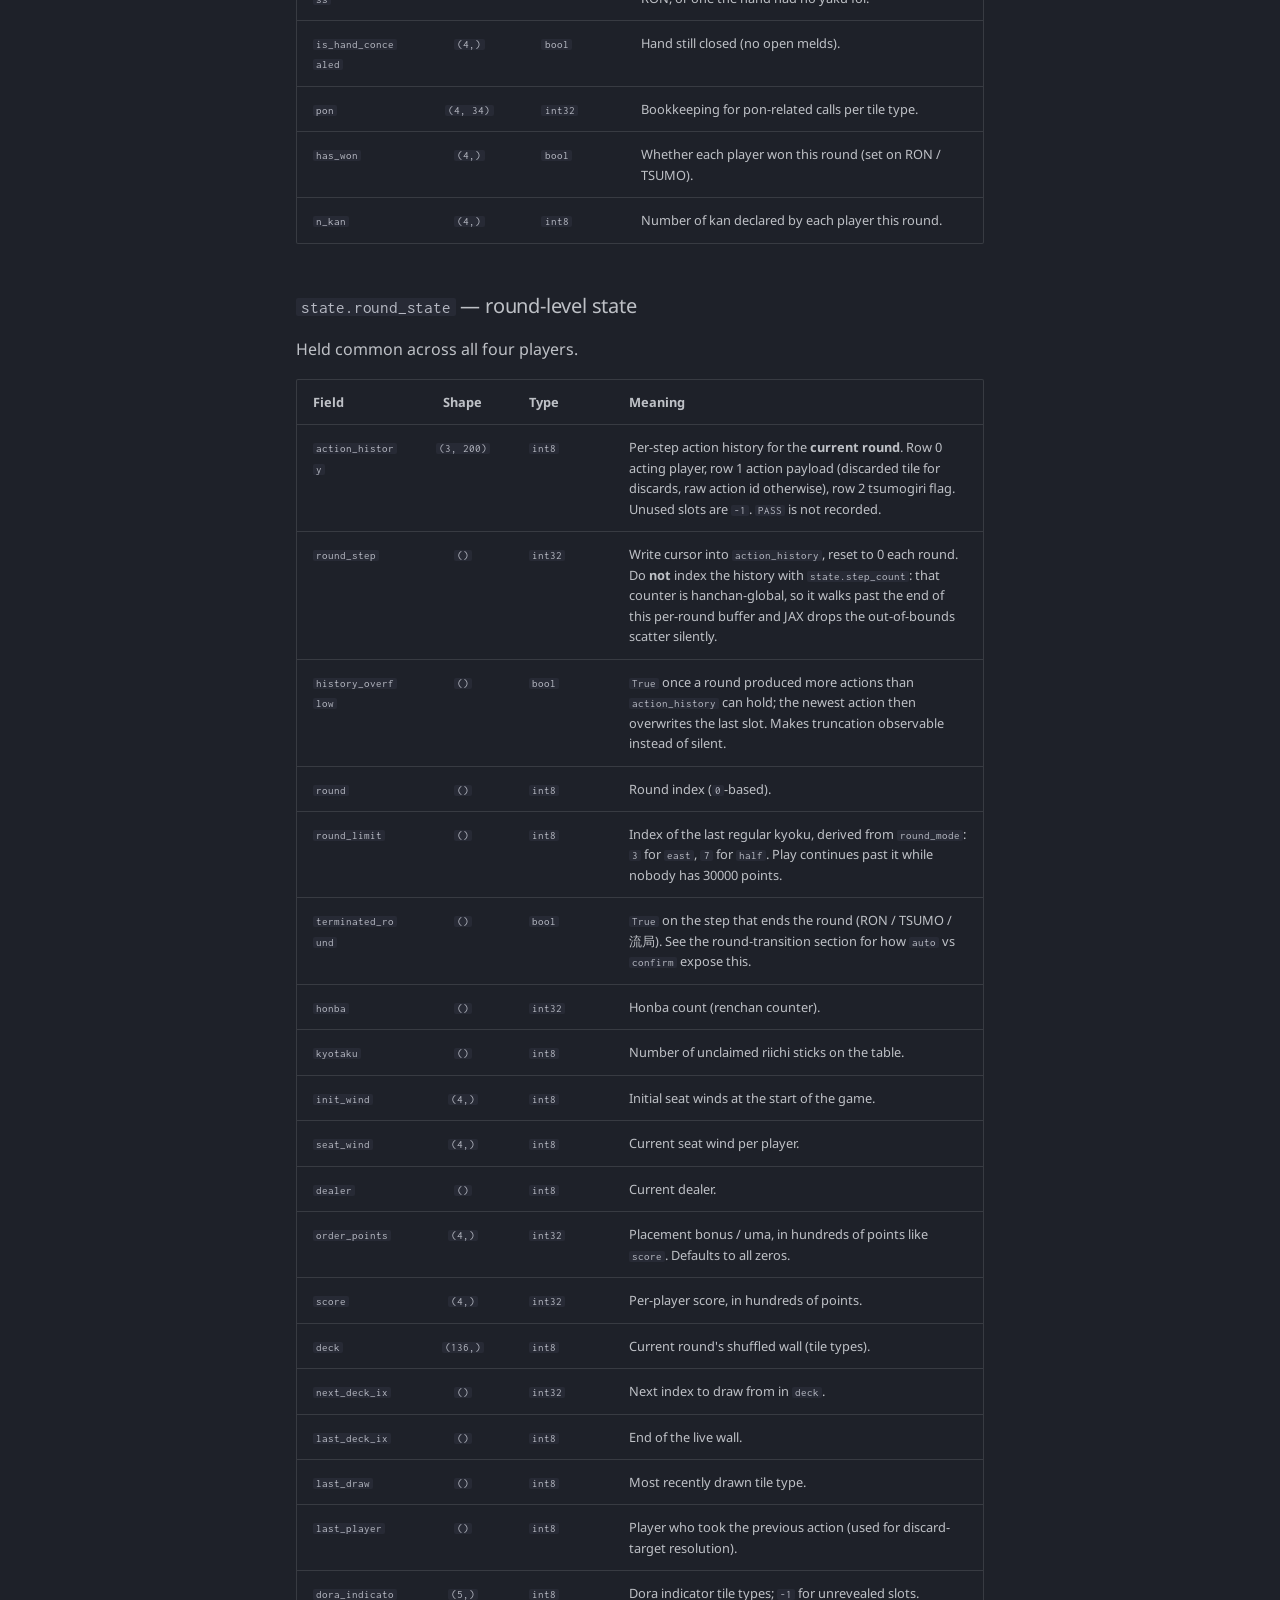
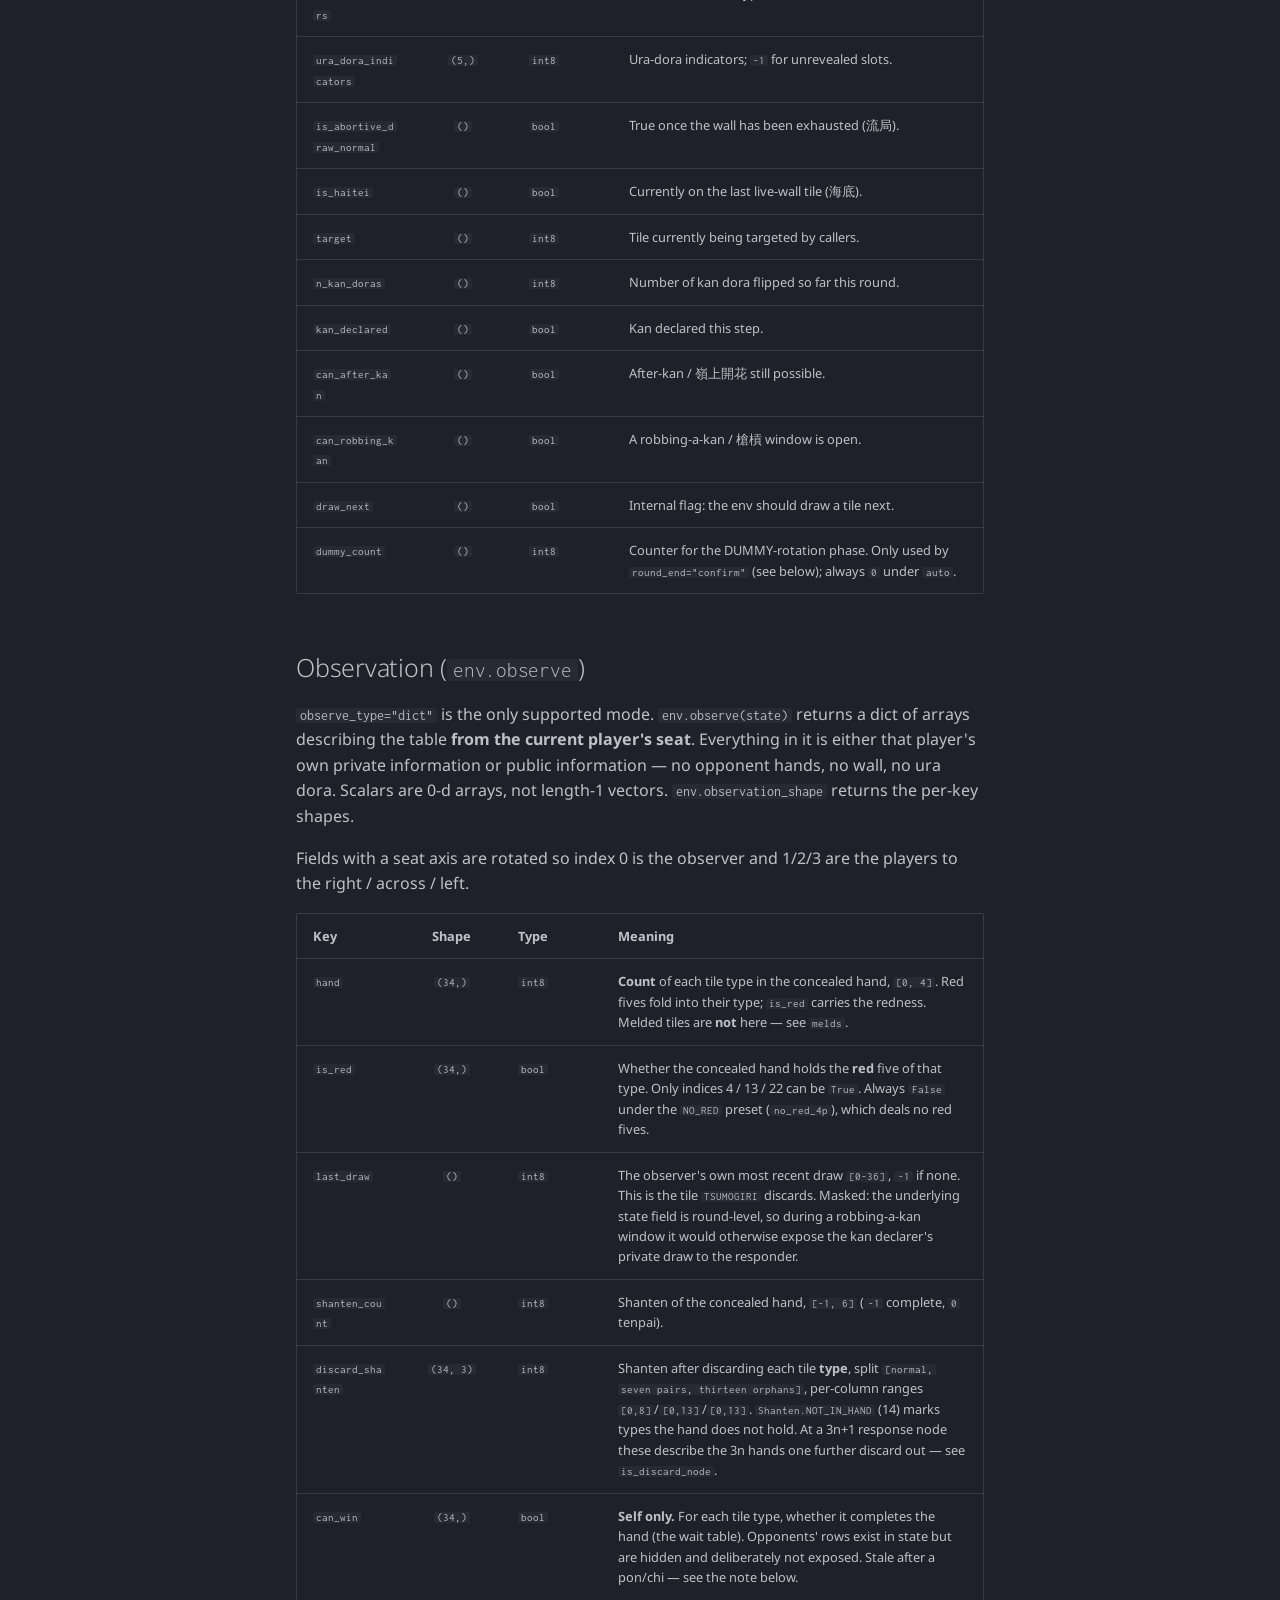
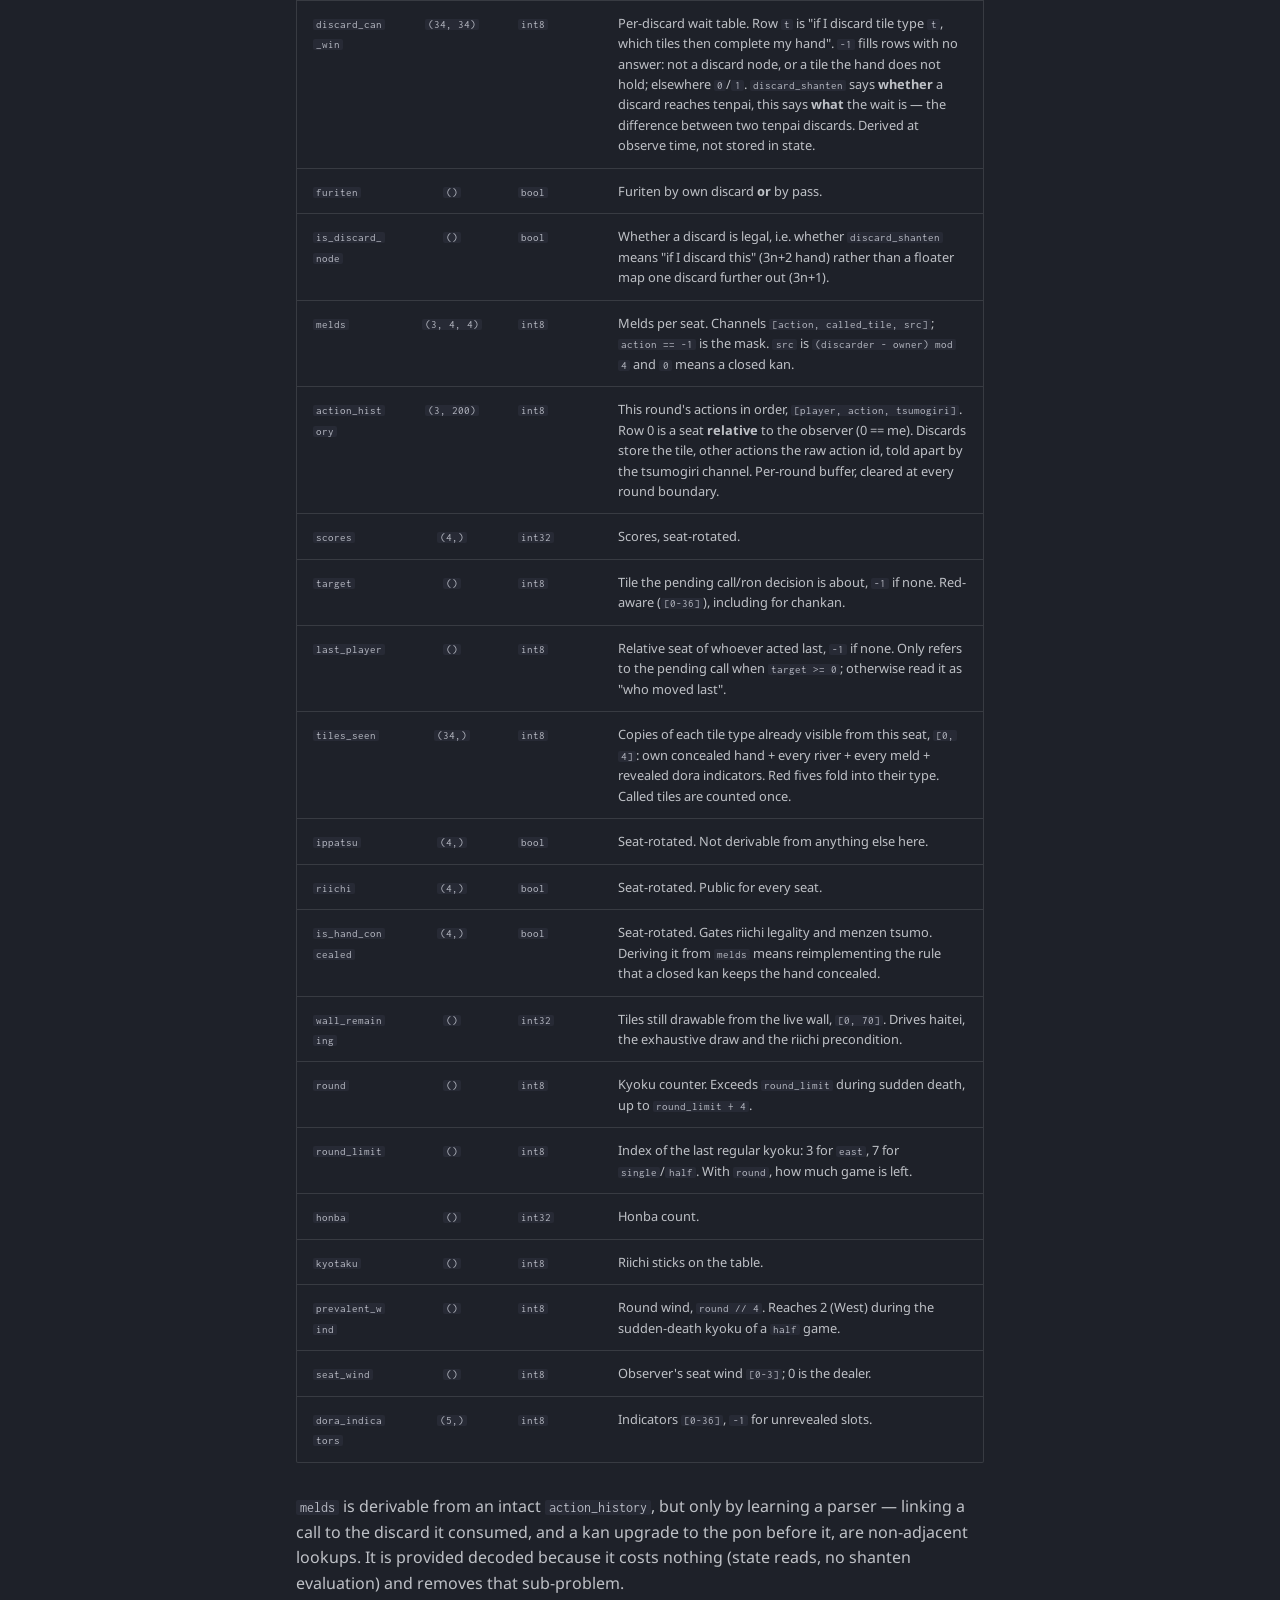
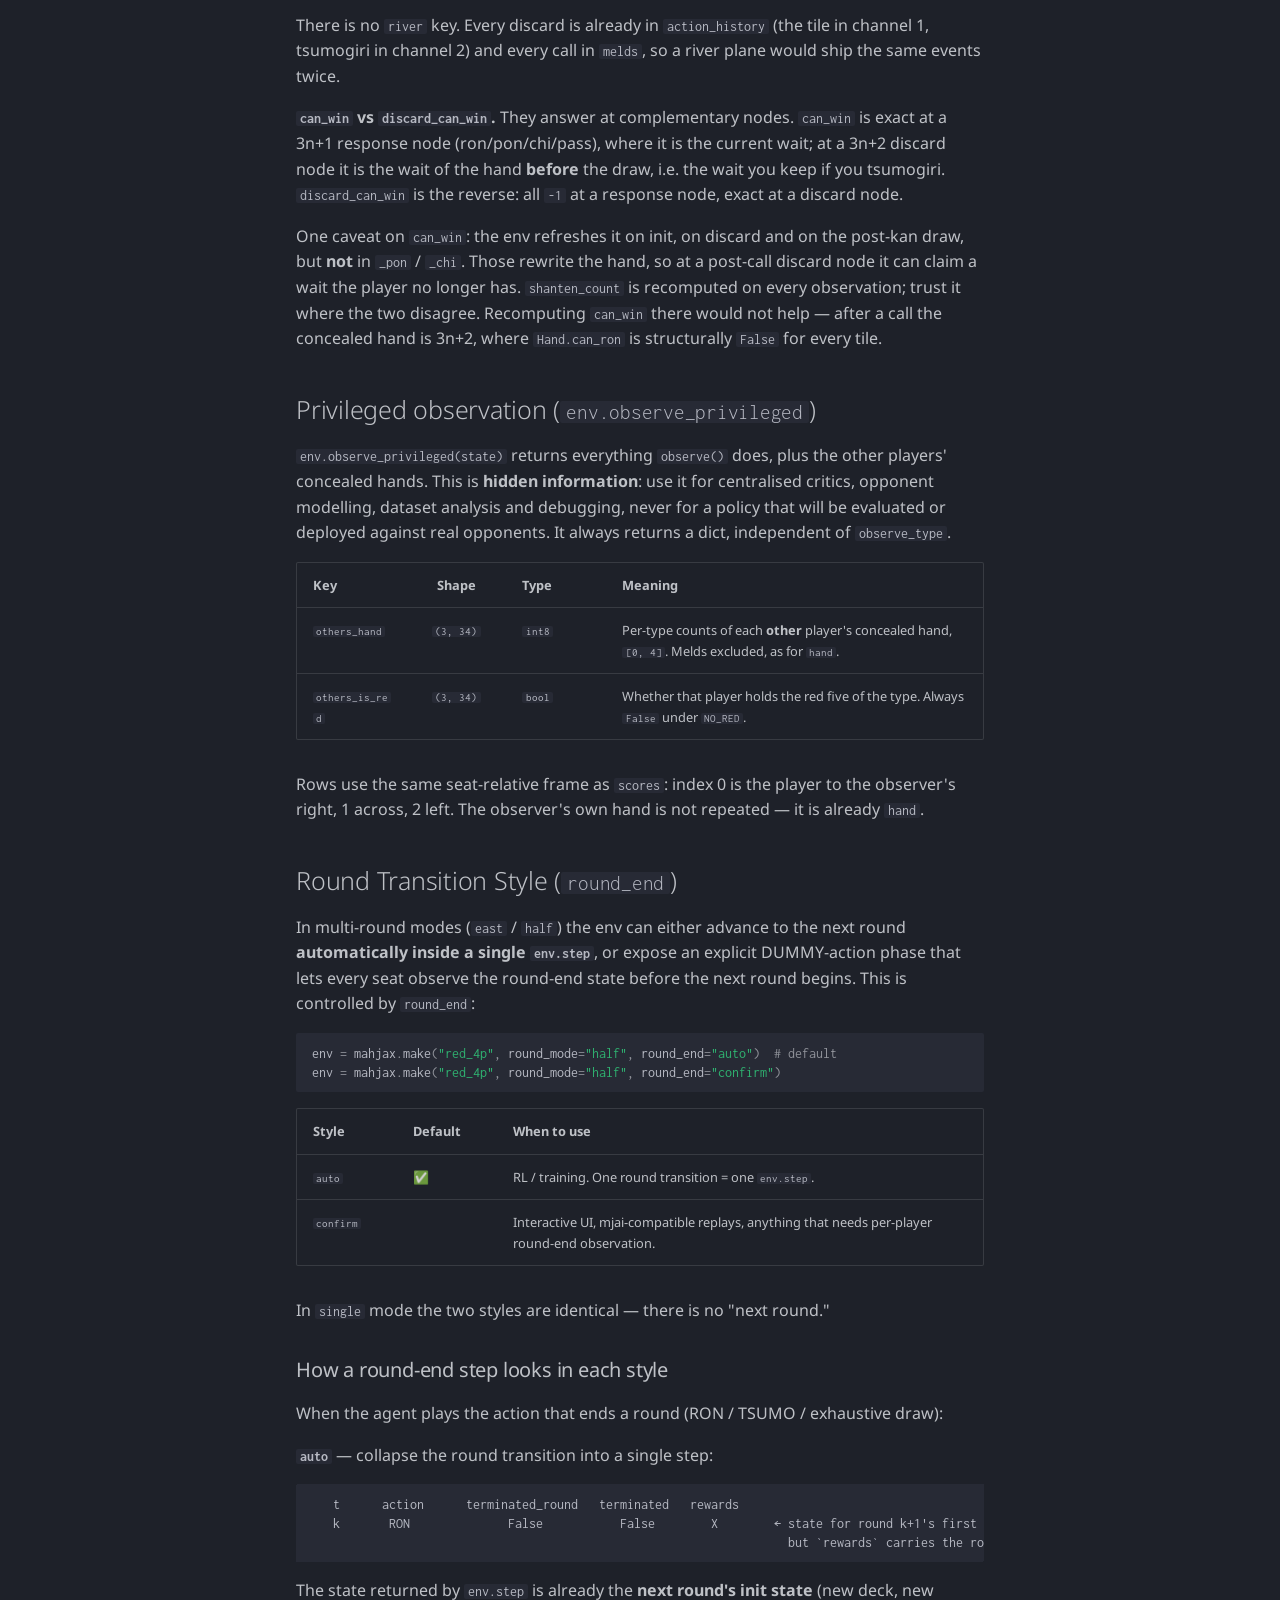
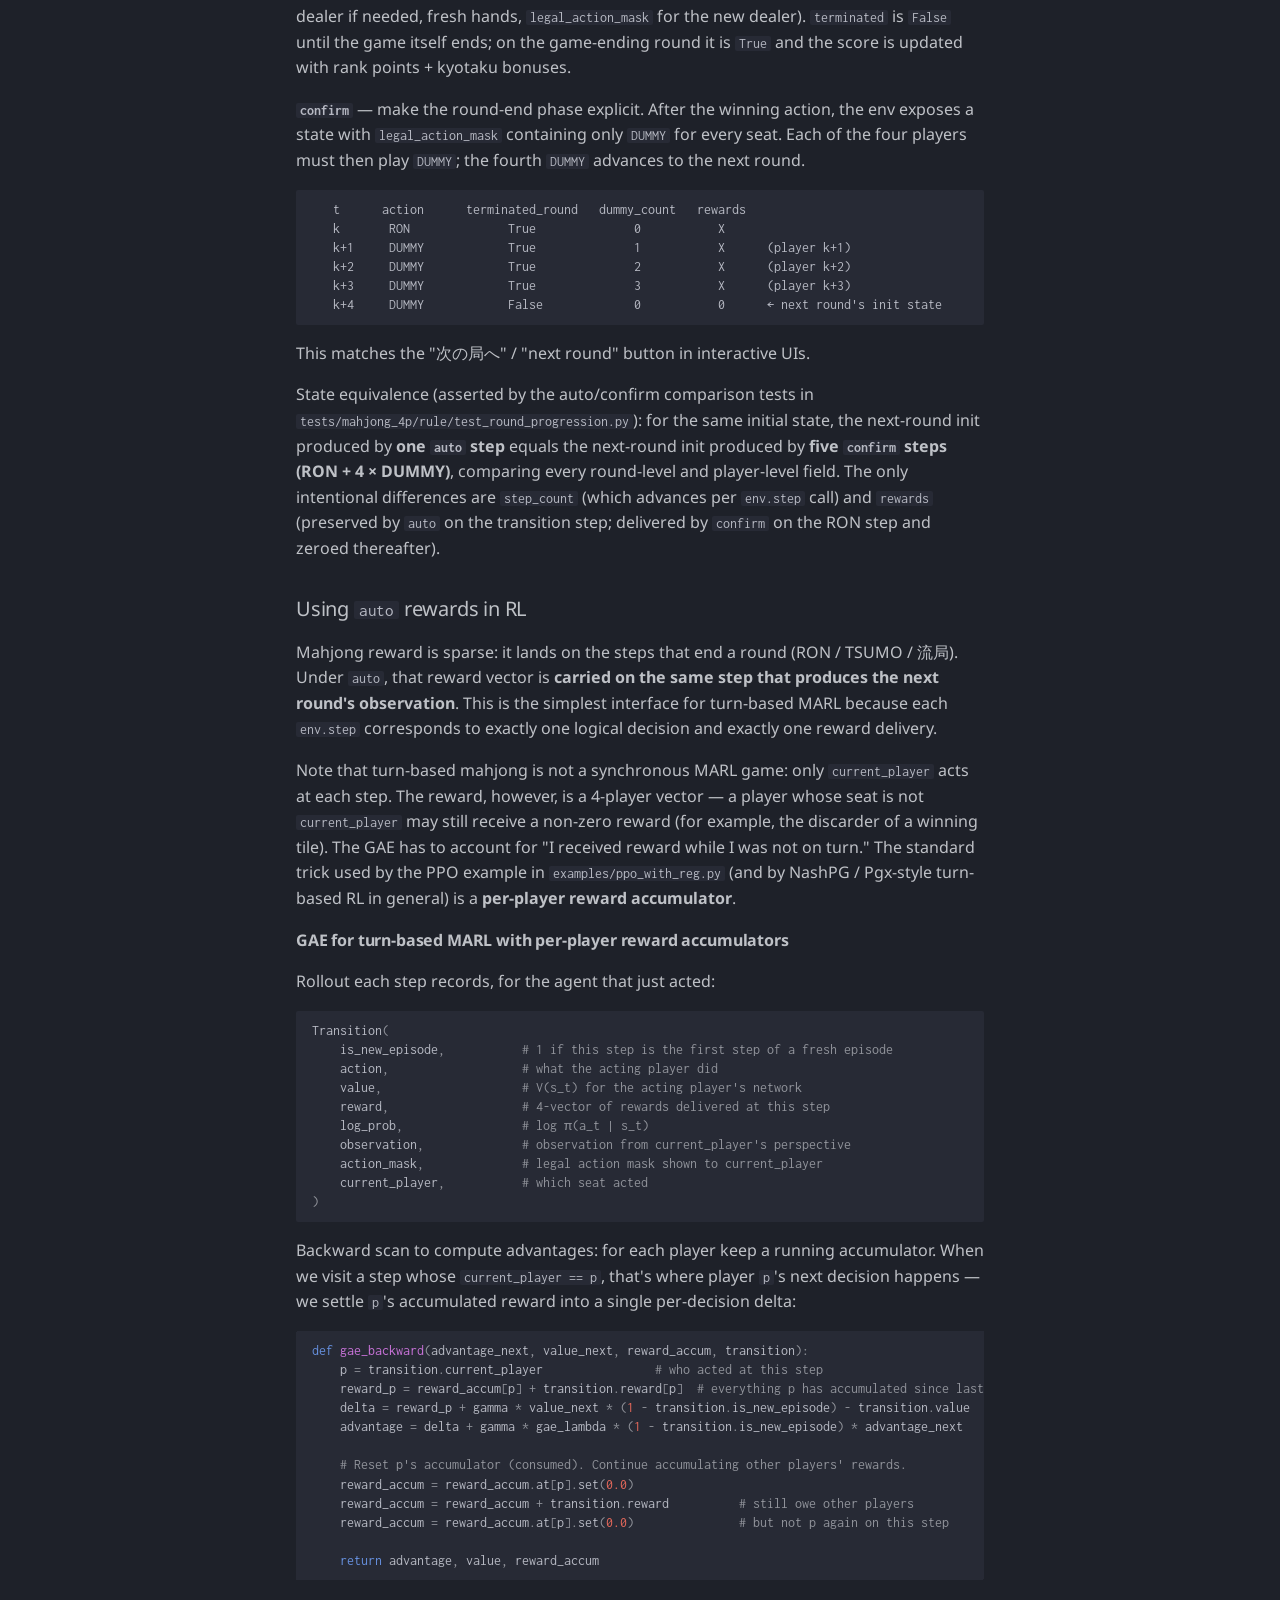
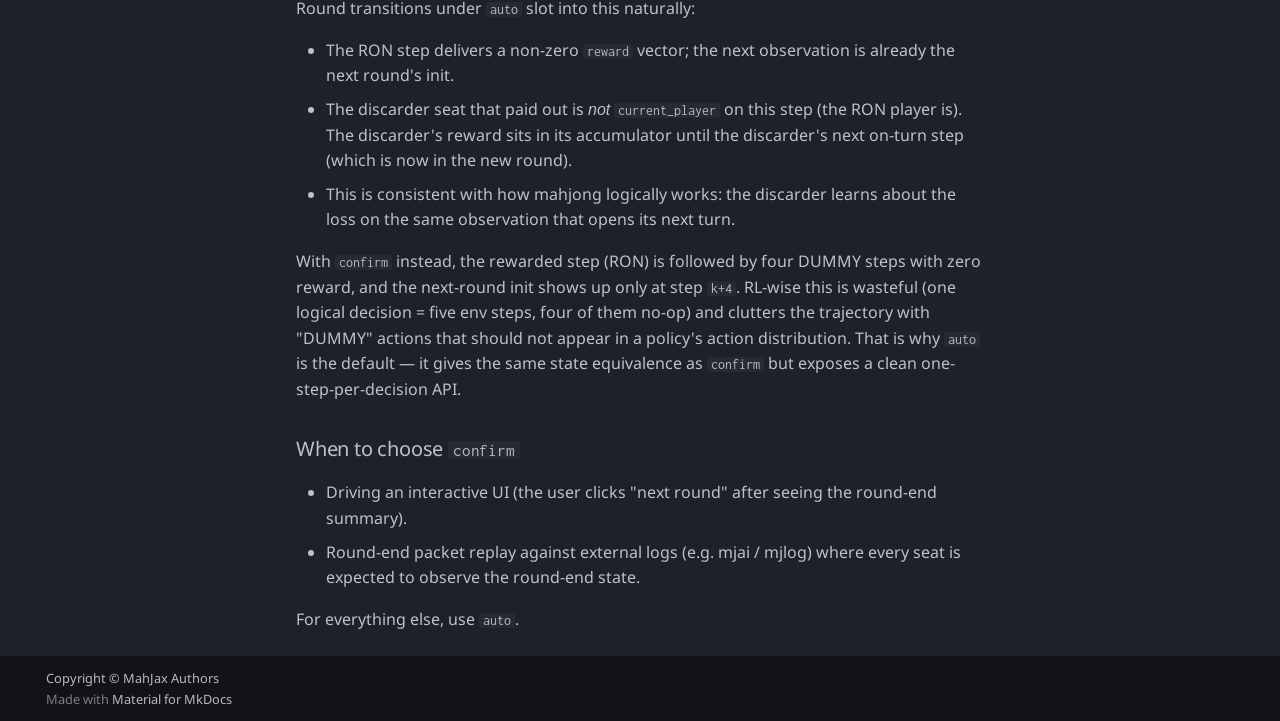
==== commit 8a321522: "Deployed 4031d32 with MkDocs version: 1.6.1" ====
--- a/api/index.html
+++ b/api/index.html
@@ -15,7 +15,7 @@
         <link rel="canonical" href="https://nissymori.github.io/mahjax/api/">
       
       
-        <link rel="prev" href="../red_mahjong/">
+        <link rel="prev" href="../mahjong_3p/">
       
       
       
@@ -23,7 +23,7 @@
       
       
       <link rel="icon" href="../assets/logo.svg">
-      <meta name="generator" content="mkdocs-1.6.1, mkdocs-material-9.7.7">
+      <meta name="generator" content="mkdocs-1.6.1, mkdocs-material-9.8.0">
     
     
       
@@ -31,10 +31,10 @@
       
     
     
-      <link rel="stylesheet" href="../assets/stylesheets/main.ec1eaa64.min.css">
-      
-        
-        <link rel="stylesheet" href="../assets/stylesheets/palette.ab4e12ef.min.css">
+      <link rel="stylesheet" href="../assets/stylesheets/main.57a0d79d.min.css">
+      
+        
+        <link rel="stylesheet" href="../assets/stylesheets/palette.fb2fffe2.min.css">
       
       
 
@@ -367,34 +367,6 @@
   
   
     <li class="md-nav__item">
-      <a href="../visualization/" class="md-nav__link">
-        
-  
-  
-  <span class="md-ellipsis">
-    
-  
-    Visualization
-  
-
-    
-  </span>
-  
-  
-
-      </a>
-    </li>
-  
-
-              
-            
-              
-                
-  
-  
-  
-  
-    <li class="md-nav__item">
       <a href="../ui/" class="md-nav__link">
         
   
@@ -518,6 +490,34 @@
     
   
     Red Mahjong
+  
+
+    
+  </span>
+  
+  
+
+      </a>
+    </li>
+  
+
+              
+            
+              
+                
+  
+  
+  
+  
+    <li class="md-nav__item">
+      <a href="../mahjong_3p/" class="md-nav__link">
+        
+  
+  
+  <span class="md-ellipsis">
+    
+  
+    3-Player Mahjong
   
 
     
@@ -753,15 +753,15 @@
 </li>
       
         <li class="md-nav__item">
-  <a href="#round-transition-style-next_round_style" class="md-nav__link">
-    <span class="md-ellipsis">
-      
-        Round Transition Style (next_round_style)
-      
-    </span>
-  </a>
-  
-    <nav class="md-nav" aria-label="Round Transition Style (next_round_style)">
+  <a href="#round-transition-style-round_end" class="md-nav__link">
+    <span class="md-ellipsis">
+      
+        Round Transition Style (round_end)
+      
+    </span>
+  </a>
+  
+    <nav class="md-nav" aria-label="Round Transition Style (round_end)">
       <ul class="md-nav__list">
         
           <li class="md-nav__item">
@@ -804,10 +804,10 @@
 </li>
         
           <li class="md-nav__item">
-  <a href="#when-to-choose-dummy_share" class="md-nav__link">
-    <span class="md-ellipsis">
-      
-        When to choose dummy_share
+  <a href="#when-to-choose-confirm" class="md-nav__link">
+    <span class="md-ellipsis">
+      
+        When to choose confirm
       
     </span>
   </a>
@@ -983,15 +983,15 @@
 </li>
       
         <li class="md-nav__item">
-  <a href="#round-transition-style-next_round_style" class="md-nav__link">
-    <span class="md-ellipsis">
-      
-        Round Transition Style (next_round_style)
-      
-    </span>
-  </a>
-  
-    <nav class="md-nav" aria-label="Round Transition Style (next_round_style)">
+  <a href="#round-transition-style-round_end" class="md-nav__link">
+    <span class="md-ellipsis">
+      
+        Round Transition Style (round_end)
+      
+    </span>
+  </a>
+  
+    <nav class="md-nav" aria-label="Round Transition Style (round_end)">
       <ul class="md-nav__list">
         
           <li class="md-nav__item">
@@ -1034,10 +1034,10 @@
 </li>
         
           <li class="md-nav__item">
-  <a href="#when-to-choose-dummy_share" class="md-nav__link">
-    <span class="md-ellipsis">
-      
-        When to choose dummy_share
+  <a href="#when-to-choose-confirm" class="md-nav__link">
+    <span class="md-ellipsis">
+      
+        When to choose confirm
       
     </span>
   </a>
@@ -1085,9 +1085,9 @@
 </span><span id="__span-1-8"><a id="__codelineno-1-8" name="__codelineno-1-8" href="#__codelineno-1-8"></a>
 </span><span id="__span-1-9"><a id="__codelineno-1-9" name="__codelineno-1-9" href="#__codelineno-1-9"></a><span class="c1"># Initialize environment and state</span>
 </span><span id="__span-1-10"><a id="__codelineno-1-10" name="__codelineno-1-10" href="#__codelineno-1-10"></a><span class="n">env</span> <span class="o">=</span> <span class="n">mahjax</span><span class="o">.</span><span class="n">make</span><span class="p">(</span>
-</span><span id="__span-1-11"><a id="__codelineno-1-11" name="__codelineno-1-11" href="#__codelineno-1-11"></a>    <span class="s2">"red_mahjong"</span><span class="p">,</span>
+</span><span id="__span-1-11"><a id="__codelineno-1-11" name="__codelineno-1-11" href="#__codelineno-1-11"></a>    <span class="s2">"red_4p"</span><span class="p">,</span>
 </span><span id="__span-1-12"><a id="__codelineno-1-12" name="__codelineno-1-12" href="#__codelineno-1-12"></a>    <span class="n">round_mode</span><span class="o">=</span><span class="s2">"single"</span><span class="p">,</span>   <span class="c1"># "single", "east" (tonpuusen), or "half" (hanchan)</span>
-</span><span id="__span-1-13"><a id="__codelineno-1-13" name="__codelineno-1-13" href="#__codelineno-1-13"></a>    <span class="n">next_round_style</span><span class="o">=</span><span class="s2">"auto"</span><span class="p">,</span>  <span class="c1"># "auto" (default, RL) or "dummy_share" (interactive / mjai)</span>
+</span><span id="__span-1-13"><a id="__codelineno-1-13" name="__codelineno-1-13" href="#__codelineno-1-13"></a>    <span class="n">round_end</span><span class="o">=</span><span class="s2">"auto"</span><span class="p">,</span>  <span class="c1"># "auto" (default, RL) or "confirm" (interactive / mjai)</span>
 </span><span id="__span-1-14"><a id="__codelineno-1-14" name="__codelineno-1-14" href="#__codelineno-1-14"></a>    <span class="n">order_points</span><span class="o">=</span><span class="p">[</span><span class="mi">0</span><span class="p">,</span> <span class="mi">0</span><span class="p">,</span> <span class="mi">0</span><span class="p">,</span> <span class="mi">0</span><span class="p">],</span>
 </span><span id="__span-1-15"><a id="__codelineno-1-15" name="__codelineno-1-15" href="#__codelineno-1-15"></a><span class="p">)</span>
 </span><span id="__span-1-16"><a id="__codelineno-1-16" name="__codelineno-1-16" href="#__codelineno-1-16"></a><span class="n">step_fn</span> <span class="o">=</span> <span class="n">jax</span><span class="o">.</span><span class="n">jit</span><span class="p">(</span><span class="n">jax</span><span class="o">.</span><span class="n">vmap</span><span class="p">(</span><span class="n">env</span><span class="o">.</span><span class="n">step</span><span class="p">))</span>
@@ -1108,13 +1108,13 @@
 </span><span id="__span-1-31"><a id="__codelineno-1-31" name="__codelineno-1-31" href="#__codelineno-1-31"></a>    <span class="n">reward</span> <span class="o">=</span> <span class="n">state</span><span class="o">.</span><span class="n">rewards</span>  <span class="c1"># (batch_size, 4) access to the reward.</span>
 </span></code></pre></div>
 <h2 id="state">State</h2>
-<p>Both <code>no_red_mahjong</code> and <code>red_mahjong</code> share the same nested state layout. The state is an immutable JAX dataclass (<code>EnvState</code>) made of:</p>
+<p><code>no_red_4p</code> is <code>red_4p</code> with the <code>NO_RED</code> preset, so both have the same nested state layout. The state is an immutable JAX dataclass (<code>EnvState</code>) made of:</p>
 <ul>
 <li>a small set of <strong>top-level fields</strong> (the standard RL handles)</li>
 <li>a per-player array group (<code>state.players</code>, a <code>PlayerStateArrays</code>)</li>
 <li>a round-level array group (<code>state.round_state</code>, a <code>RoundState</code>)</li>
 </ul>
-<p><code>red_mahjong</code> adds a few extra fields on top of this — those are listed in <a href="../red_mahjong/">Red Mahjong</a>. The common fields are the same.</p>
+<p><code>red_4p</code> adds a few extra fields on top of this — those are listed in <a href="../red_mahjong/">Red Mahjong</a>. The common fields are the same.</p>
 <h3 id="top-level-fields-state">Top-level fields (<code>state</code>)</h3>
 <table>
 <thead>
@@ -1228,7 +1228,7 @@
 <td style="text-align: left;"><code>melds</code></td>
 <td style="text-align: center;"><code>(4, 4)</code></td>
 <td style="text-align: left;"><code>uint16</code></td>
-<td style="text-align: left;">Packed meld records (action / target / src).</td>
+<td style="text-align: left;">Packed meld records (action / target / src); decode them with <code>Meld.action</code>, <code>Meld.target_tile</code> and <code>Meld.src</code> from <code>mahjax.common.meld</code>.</td>
 </tr>
 <tr>
 <td style="text-align: left;"><code>meld_counts</code></td>
@@ -1282,7 +1282,7 @@
 <td style="text-align: left;"><code>furiten_by_pass</code></td>
 <td style="text-align: center;"><code>(4,)</code></td>
 <td style="text-align: left;"><code>bool</code></td>
-<td style="text-align: left;">Furiten because of passed RON.</td>
+<td style="text-align: left;">Furiten because of a passed winning tile: a declined RON, or one the hand had no yaku for.</td>
 </tr>
 <tr>
 <td style="text-align: left;"><code>is_hand_concealed</code></td>
@@ -1356,12 +1356,12 @@
 <td style="text-align: left;"><code>terminated_round</code></td>
 <td style="text-align: center;"><code>()</code></td>
 <td style="text-align: left;"><code>bool</code></td>
-<td style="text-align: left;"><code>True</code> on the step that ends the round (RON / TSUMO / 流局). See the round-transition section for how <code>auto</code> vs <code>dummy_share</code> expose this.</td>
+<td style="text-align: left;"><code>True</code> on the step that ends the round (RON / TSUMO / 流局). See the round-transition section for how <code>auto</code> vs <code>confirm</code> expose this.</td>
 </tr>
 <tr>
 <td style="text-align: left;"><code>honba</code></td>
 <td style="text-align: center;"><code>()</code></td>
-<td style="text-align: left;"><code>int8</code></td>
+<td style="text-align: left;"><code>int32</code></td>
 <td style="text-align: left;">Honba count (renchan counter).</td>
 </tr>
 <tr>
@@ -1494,7 +1494,7 @@
 <td style="text-align: left;"><code>dummy_count</code></td>
 <td style="text-align: center;"><code>()</code></td>
 <td style="text-align: left;"><code>int8</code></td>
-<td style="text-align: left;">Counter for the DUMMY-rotation phase. Only used by <code>next_round_style="dummy_share"</code> (see below); always <code>0</code> under <code>auto</code>.</td>
+<td style="text-align: left;">Counter for the DUMMY-rotation phase. Only used by <code>round_end="confirm"</code> (see below); always <code>0</code> under <code>auto</code>.</td>
 </tr>
 </tbody>
 </table>
@@ -1526,7 +1526,7 @@
 <td style="text-align: left;"><code>is_red</code></td>
 <td style="text-align: center;"><code>(34,)</code></td>
 <td style="text-align: left;"><code>bool</code></td>
-<td style="text-align: left;">Whether the concealed hand holds the <strong>red</strong> five of that type. Only indices 4 / 13 / 22 can be <code>True</code>. <strong><code>red_mahjong</code> only</strong> — <code>no_red_mahjong</code> omits the key rather than emitting an always-zero column.</td>
+<td style="text-align: left;">Whether the concealed hand holds the <strong>red</strong> five of that type. Only indices 4 / 13 / 22 can be <code>True</code>. Always <code>False</code> under the <code>NO_RED</code> preset (<code>no_red_4p</code>), which deals no red fives.</td>
 </tr>
 <tr>
 <td style="text-align: left;"><code>last_draw</code></td>
@@ -1645,7 +1645,7 @@
 <tr>
 <td style="text-align: left;"><code>honba</code></td>
 <td style="text-align: center;"><code>()</code></td>
-<td style="text-align: left;"><code>int8</code></td>
+<td style="text-align: left;"><code>int32</code></td>
 <td style="text-align: left;">Honba count.</td>
 </tr>
 <tr>
@@ -1715,16 +1715,16 @@
 <td style="text-align: left;"><code>others_is_red</code></td>
 <td style="text-align: center;"><code>(3, 34)</code></td>
 <td style="text-align: left;"><code>bool</code></td>
-<td style="text-align: left;">Whether that player holds the red five of the type. <strong><code>red_mahjong</code> only.</strong></td>
+<td style="text-align: left;">Whether that player holds the red five of the type. Always <code>False</code> under <code>NO_RED</code>.</td>
 </tr>
 </tbody>
 </table>
 <p>Rows use the same seat-relative frame as <code>scores</code>: index 0 is the player to the observer's
 right, 1 across, 2 left. The observer's own hand is not repeated — it is already <code>hand</code>.</p>
-<h2 id="round-transition-style-next_round_style">Round Transition Style (<code>next_round_style</code>)</h2>
-<p>In multi-round modes (<code>east</code> / <code>half</code>) the env can either advance to the next round <strong>automatically inside a single <code>env.step</code></strong>, or expose an explicit DUMMY-action phase that lets every seat observe the round-end state before the next round begins. This is controlled by <code>next_round_style</code>:</p>
-<div class="language-py highlight"><pre><span></span><code><span id="__span-2-1"><a id="__codelineno-2-1" name="__codelineno-2-1" href="#__codelineno-2-1"></a><span class="n">env</span> <span class="o">=</span> <span class="n">mahjax</span><span class="o">.</span><span class="n">make</span><span class="p">(</span><span class="s2">"red_mahjong"</span><span class="p">,</span> <span class="n">round_mode</span><span class="o">=</span><span class="s2">"half"</span><span class="p">,</span> <span class="n">next_round_style</span><span class="o">=</span><span class="s2">"auto"</span><span class="p">)</span>  <span class="c1"># default</span>
-</span><span id="__span-2-2"><a id="__codelineno-2-2" name="__codelineno-2-2" href="#__codelineno-2-2"></a><span class="n">env</span> <span class="o">=</span> <span class="n">mahjax</span><span class="o">.</span><span class="n">make</span><span class="p">(</span><span class="s2">"red_mahjong"</span><span class="p">,</span> <span class="n">round_mode</span><span class="o">=</span><span class="s2">"half"</span><span class="p">,</span> <span class="n">next_round_style</span><span class="o">=</span><span class="s2">"dummy_share"</span><span class="p">)</span>
+<h2 id="round-transition-style-round_end">Round Transition Style (<code>round_end</code>)</h2>
+<p>In multi-round modes (<code>east</code> / <code>half</code>) the env can either advance to the next round <strong>automatically inside a single <code>env.step</code></strong>, or expose an explicit DUMMY-action phase that lets every seat observe the round-end state before the next round begins. This is controlled by <code>round_end</code>:</p>
+<div class="language-py highlight"><pre><span></span><code><span id="__span-2-1"><a id="__codelineno-2-1" name="__codelineno-2-1" href="#__codelineno-2-1"></a><span class="n">env</span> <span class="o">=</span> <span class="n">mahjax</span><span class="o">.</span><span class="n">make</span><span class="p">(</span><span class="s2">"red_4p"</span><span class="p">,</span> <span class="n">round_mode</span><span class="o">=</span><span class="s2">"half"</span><span class="p">,</span> <span class="n">round_end</span><span class="o">=</span><span class="s2">"auto"</span><span class="p">)</span>  <span class="c1"># default</span>
+</span><span id="__span-2-2"><a id="__codelineno-2-2" name="__codelineno-2-2" href="#__codelineno-2-2"></a><span class="n">env</span> <span class="o">=</span> <span class="n">mahjax</span><span class="o">.</span><span class="n">make</span><span class="p">(</span><span class="s2">"red_4p"</span><span class="p">,</span> <span class="n">round_mode</span><span class="o">=</span><span class="s2">"half"</span><span class="p">,</span> <span class="n">round_end</span><span class="o">=</span><span class="s2">"confirm"</span><span class="p">)</span>
 </span></code></pre></div>
 <table>
 <thead>
@@ -1741,7 +1741,7 @@
 <td style="text-align: left;">RL / training. One round transition = one <code>env.step</code>.</td>
 </tr>
 <tr>
-<td style="text-align: left;"><code>dummy_share</code></td>
+<td style="text-align: left;"><code>confirm</code></td>
 <td style="text-align: left;"></td>
 <td style="text-align: left;">Interactive UI, mjai-compatible replays, anything that needs per-player round-end observation.</td>
 </tr>
@@ -1756,7 +1756,7 @@
 </span><span id="__span-3-3"><a id="__codelineno-3-3" name="__codelineno-3-3" href="#__codelineno-3-3"></a>                                                                    but `rewards` carries the round-end reward
 </span></code></pre></div>
 <p>The state returned by <code>env.step</code> is already the <strong>next round's init state</strong> (new deck, new dealer if needed, fresh hands, <code>legal_action_mask</code> for the new dealer). <code>terminated</code> is <code>False</code> until the game itself ends; on the game-ending round it is <code>True</code> and the score is updated with rank points + kyotaku bonuses.</p>
-<p><strong><code>dummy_share</code></strong> — make the round-end phase explicit. After the winning action, the env exposes a state with <code>legal_action_mask</code> containing only <code>DUMMY</code> for every seat. Each of the four players must then play <code>DUMMY</code>; the fourth <code>DUMMY</code> advances to the next round.</p>
+<p><strong><code>confirm</code></strong> — make the round-end phase explicit. After the winning action, the env exposes a state with <code>legal_action_mask</code> containing only <code>DUMMY</code> for every seat. Each of the four players must then play <code>DUMMY</code>; the fourth <code>DUMMY</code> advances to the next round.</p>
 <div class="language-text highlight"><pre><span></span><code><span id="__span-4-1"><a id="__codelineno-4-1" name="__codelineno-4-1" href="#__codelineno-4-1"></a>   t      action      terminated_round   dummy_count   rewards
 </span><span id="__span-4-2"><a id="__codelineno-4-2" name="__codelineno-4-2" href="#__codelineno-4-2"></a>   k       RON              True              0           X
 </span><span id="__span-4-3"><a id="__codelineno-4-3" name="__codelineno-4-3" href="#__codelineno-4-3"></a>   k+1     DUMMY            True              1           X      (player k+1)
@@ -1765,7 +1765,7 @@
 </span><span id="__span-4-6"><a id="__codelineno-4-6" name="__codelineno-4-6" href="#__codelineno-4-6"></a>   k+4     DUMMY            False             0           0      ← next round's init state
 </span></code></pre></div>
 <p>This matches the "次の局へ" / "next round" button in interactive UIs.</p>
-<p>State equivalence (proved by <code>TestAutoDummyShareParity</code> in <code>tests/</code>): for the same initial state, the next-round init produced by <strong>one <code>auto</code> step</strong> equals the next-round init produced by <strong>five <code>dummy_share</code> steps (RON + 4 × DUMMY)</strong>, comparing every round-level and player-level field. The only intentional differences are <code>step_count</code> (which advances per <code>env.step</code> call) and <code>rewards</code> (preserved by <code>auto</code> on the transition step; delivered by <code>dummy_share</code> on the RON step and zeroed thereafter).</p>
+<p>State equivalence (asserted by the auto/confirm comparison tests in <code>tests/mahjong_4p/rule/test_round_progression.py</code>): for the same initial state, the next-round init produced by <strong>one <code>auto</code> step</strong> equals the next-round init produced by <strong>five <code>confirm</code> steps (RON + 4 × DUMMY)</strong>, comparing every round-level and player-level field. The only intentional differences are <code>step_count</code> (which advances per <code>env.step</code> call) and <code>rewards</code> (preserved by <code>auto</code> on the transition step; delivered by <code>confirm</code> on the RON step and zeroed thereafter).</p>
 <h3 id="using-auto-rewards-in-rl">Using <code>auto</code> rewards in RL</h3>
 <p>Mahjong reward is sparse: it lands on the steps that end a round (RON / TSUMO / 流局). Under <code>auto</code>, that reward vector is <strong>carried on the same step that produces the next round's observation</strong>. This is the simplest interface for turn-based MARL because each <code>env.step</code> corresponds to exactly one logical decision and exactly one reward delivery.</p>
 <p>Note that turn-based mahjong is not a synchronous MARL game: only <code>current_player</code> acts at each step. The reward, however, is a 4-player vector — a player whose seat is not <code>current_player</code> may still receive a non-zero reward (for example, the discarder of a winning tile). The GAE has to account for "I received reward while I was not on turn." The standard trick used by the PPO example in <code>examples/ppo_with_reg.py</code> (and by NashPG / Pgx-style turn-based RL in general) is a <strong>per-player reward accumulator</strong>.</p>
@@ -1802,8 +1802,8 @@
 <li>The discarder seat that paid out is <em>not</em> <code>current_player</code> on this step (the RON player is). The discarder's reward sits in its accumulator until the discarder's next on-turn step (which is now in the new round).</li>
 <li>This is consistent with how mahjong logically works: the discarder learns about the loss on the same observation that opens its next turn.</li>
 </ul>
-<p>With <code>dummy_share</code> instead, the rewarded step (RON) is followed by four DUMMY steps with zero reward, and the next-round init shows up only at step <code>k+4</code>. RL-wise this is wasteful (one logical decision = five env steps, four of them no-op) and clutters the trajectory with "DUMMY" actions that should not appear in a policy's action distribution. That is why <code>auto</code> is the default — it gives the same state equivalence as <code>dummy_share</code> but exposes a clean one-step-per-decision API.</p>
-<h3 id="when-to-choose-dummy_share">When to choose <code>dummy_share</code></h3>
+<p>With <code>confirm</code> instead, the rewarded step (RON) is followed by four DUMMY steps with zero reward, and the next-round init shows up only at step <code>k+4</code>. RL-wise this is wasteful (one logical decision = five env steps, four of them no-op) and clutters the trajectory with "DUMMY" actions that should not appear in a policy's action distribution. That is why <code>auto</code> is the default — it gives the same state equivalence as <code>confirm</code> but exposes a clean one-step-per-decision API.</p>
+<h3 id="when-to-choose-confirm">When to choose <code>confirm</code></h3>
 <ul>
 <li>Driving an interactive UI (the user clicks "next round" after seeing the round-end summary).</li>
 <li>Round-end packet replay against external logs (e.g. mjai / mjlog) where every seat is expected to observe the round-end state.</li>
@@ -1862,10 +1862,10 @@
     
       
       
-      <script id="__config" type="application/json">{"annotate": null, "base": "..", "features": ["navigation.sections", "header.autohide"], "search": "../assets/javascripts/workers/search.2c215733.min.js", "tags": null, "translations": {"clipboard.copied": "Copied to clipboard", "clipboard.copy": "Copy to clipboard", "search.result.more.one": "1 more on this page", "search.result.more.other": "# more on this page", "search.result.none": "No matching documents", "search.result.one": "1 matching document", "search.result.other": "# matching documents", "search.result.placeholder": "Type to start searching", "search.result.term.missing": "Missing", "select.version": "Select version"}, "version": null}</script>
-    
-    
-      <script src="../assets/javascripts/bundle.d7400e89.min.js"></script>
+      <script id="__config" type="application/json">{"annotate": null, "base": "..", "features": ["navigation.sections", "header.autohide"], "search": "../assets/javascripts/workers/search.a7633da7.min.js", "tags": null, "translations": {"clipboard.copied": "Copied to clipboard", "clipboard.copy": "Copy to clipboard", "search.result.more.one": "1 more on this page", "search.result.more.other": "# more on this page", "search.result.none": "No matching documents", "search.result.one": "1 matching document", "search.result.other": "# matching documents", "search.result.placeholder": "Type to start searching", "search.result.term.missing": "Missing", "select.version": "Select version"}, "version": null}</script>
+    
+    
+      <script src="../assets/javascripts/bundle.c21346df.min.js"></script>
       
     
   </body>
--- a/assets/stylesheets/main.57a0d79d.min.css
+++ b/assets/stylesheets/main.57a0d79d.min.css
@@ -0,0 +1,6 @@
+@charset "UTF-8";html{box-sizing:border-box;-webkit-text-size-adjust:none;-moz-text-size-adjust:none;text-size-adjust:none}*,:after,:before{box-sizing:inherit}@media(prefers-reduced-motion){*,:after,:before{transition:none!important}}body{margin:0;-webkit-font-smoothing:antialiased;-moz-osx-font-smoothing:grayscale;--md-text-font-family:var(--md-text-font, _),
+    -apple-system, BlinkMacSystemFont, Helvetica, Arial, sans-serif;--md-code-font-family:var(--md-code-font, _),
+    SFMono-Regular, Consolas, Menlo, monospace}.md-typeset code:not(.focus-visible),a,button,input,label{-webkit-tap-highlight-color:transparent}a{color:inherit;text-decoration:none}hr{box-sizing:initial;display:block;height:.05rem;padding:0;overflow:visible;border:0}small{font-size:80%}sub,sup{line-height:1em}img{border-style:none}table{border-spacing:0;border-collapse:initial}td,th{font-weight:400;vertical-align:top}button{padding:0;margin:0;font-family:inherit;font-size:inherit;background:#0000;border:0}input{border:0;outline:none}:root{--md-primary-fg-color:#4051b5;--md-primary-fg-color--light:#5d6cc0;--md-primary-fg-color--dark:#303fa1;--md-primary-bg-color:#fff;--md-primary-bg-color--light:#ffffffb3;--md-accent-fg-color:#526cfe;--md-accent-fg-color--transparent:#526cfe1a;--md-accent-bg-color:#fff;--md-accent-bg-color--light:#ffffffb3;--md-typeset-table-sort-icon:url("data:image/svg+xml;charset=utf-8,<svg xmlns='http://www.w3.org/2000/svg' viewBox='0 0 24 24'><path d='m18 21-4-4h3V7h-3l4-4 4 4h-3v10h3M2 19v-2h10v2M2 13v-2h7v2M2 7V5h4v2z'/></svg>");--md-typeset-table-sort-icon--asc:url("data:image/svg+xml;charset=utf-8,<svg xmlns='http://www.w3.org/2000/svg' viewBox='0 0 24 24'><path d='M19 17h3l-4 4-4-4h3V3h2M2 17h10v2H2M6 5v2H2V5m0 6h7v2H2z'/></svg>");--md-typeset-table-sort-icon--desc:url("data:image/svg+xml;charset=utf-8,<svg xmlns='http://www.w3.org/2000/svg' viewBox='0 0 24 24'><path d='M19 7h3l-4-4-4 4h3v14h2M2 17h10v2H2M6 5v2H2V5m0 6h7v2H2z'/></svg>")}[data-md-color-scheme=default]{color-scheme:light}[data-md-color-scheme=default] img[src$="#gh-dark-mode-only"],[data-md-color-scheme=default] img[src$="#only-dark"]{display:none}:root,[data-md-color-scheme=default]{--md-hue:225deg;--md-default-fg-color:#000000de;--md-default-fg-color--light:#0000008a;--md-default-fg-color--lighter:#00000052;--md-default-fg-color--lightest:#00000012;--md-default-bg-color:#fff;--md-default-bg-color--light:#ffffffb3;--md-default-bg-color--lighter:#ffffff4d;--md-default-bg-color--lightest:#ffffff1f;--md-code-fg-color:#36464e;--md-code-bg-color:#f5f5f5;--md-code-bg-color--light:#f5f5f5b3;--md-code-bg-color--lighter:#f5f5f54d;--md-code-hl-color:#4287ff;--md-code-hl-color--light:#4287ff1a;--md-code-hl-number-color:#d52a2a;--md-code-hl-special-color:#db1457;--md-code-hl-function-color:#a846b9;--md-code-hl-constant-color:#6e59d9;--md-code-hl-keyword-color:#3f6ec6;--md-code-hl-string-color:#1c7d4d;--md-code-hl-name-color:var(--md-code-fg-color);--md-code-hl-operator-color:var(--md-default-fg-color--light);--md-code-hl-punctuation-color:var(--md-default-fg-color--light);--md-code-hl-comment-color:var(--md-default-fg-color--light);--md-code-hl-generic-color:var(--md-default-fg-color--light);--md-code-hl-variable-color:var(--md-default-fg-color--light);--md-typeset-color:var(--md-default-fg-color);--md-typeset-a-color:var(--md-primary-fg-color);--md-typeset-del-color:#f5503d26;--md-typeset-ins-color:#0bd57026;--md-typeset-kbd-color:#fafafa;--md-typeset-kbd-accent-color:#fff;--md-typeset-kbd-border-color:#b8b8b8;--md-typeset-mark-color:#ffff0080;--md-typeset-table-color:#0000001f;--md-typeset-table-color--light:#00000009;--md-admonition-fg-color:var(--md-default-fg-color);--md-admonition-bg-color:var(--md-default-bg-color);--md-warning-fg-color:#000000de;--md-warning-bg-color:#ff9;--md-footer-fg-color:#fff;--md-footer-fg-color--light:#ffffffb3;--md-footer-fg-color--lighter:#ffffff73;--md-footer-bg-color:#000000de;--md-footer-bg-color--dark:#00000052;--md-shadow-z1:0 0.2rem 0.5rem #0000000d,
+    0 0 0.05rem #0000001a;--md-shadow-z2:0 0.2rem 0.5rem #0000001a,
+    0 0 0.05rem #00000040;--md-shadow-z3:0 0.2rem 0.5rem #0003,
+    0 0 0.05rem #00000059}.md-icon svg{display:block;width:1.2rem;height:1.2rem;fill:currentcolor}aside,body,input{font-family:var(--md-text-font-family);font-feature-settings:"kern","liga";color:var(--md-typeset-color)}code,kbd,pre{font-family:var(--md-code-font-family);font-feature-settings:"kern"}.md-typeset{font-size:.8rem;line-height:1.6;overflow-wrap:break-word;-webkit-print-color-adjust:exact;color-adjust:exact}@media print{.md-typeset{font-size:.68rem}.md-typeset code,.md-typeset kbd,.md-typeset pre{white-space:pre-wrap}}.md-typeset blockquote,.md-typeset dl,.md-typeset figure,.md-typeset ol,.md-typeset pre,.md-typeset ul{margin-top:1em;margin-bottom:1em}.md-typeset h1{margin:0 0 1.25em;font-size:2em;line-height:1.3;color:var(--md-default-fg-color--light)}.md-typeset h1,.md-typeset h2{font-weight:300;letter-spacing:-.01em}.md-typeset h2{margin:1.6em 0 .64em;font-size:1.5625em;line-height:1.4}.md-typeset h3{margin:1.6em 0 .8em;font-size:1.25em;font-weight:400;line-height:1.5;letter-spacing:-.01em}.md-typeset h2+h3{margin-top:.8em}.md-typeset h4{margin:1em 0;font-weight:700;letter-spacing:-.01em}.md-typeset h5,.md-typeset h6{margin:1.25em 0;font-size:.8em;font-weight:700;color:var(--md-default-fg-color--light);letter-spacing:-.01em}.md-typeset h5{text-transform:uppercase}.md-typeset h5 code{text-transform:none}.md-typeset hr{display:flow-root;margin:1.5em 0;border-bottom:.05rem solid var(--md-default-fg-color--lightest)}.md-typeset a{color:var(--md-typeset-a-color);word-break:break-word}.md-typeset a,.md-typeset a:before{transition:color 125ms}.md-typeset a:focus,.md-typeset a:hover{color:var(--md-accent-fg-color)}.md-typeset a:focus code,.md-typeset a:hover code{color:var(--md-accent-fg-color);background-color:var(--md-accent-fg-color--transparent)}.md-typeset a code{color:var(--md-typeset-a-color)}.md-typeset a.focus-visible{outline-color:var(--md-accent-fg-color);outline-offset:.2rem}.md-typeset code,.md-typeset kbd,.md-typeset pre{font-variant-ligatures:none;color:var(--md-code-fg-color);direction:ltr;transition:background-color 125ms}.md-typeset code{padding:0 .2941176471em;font-size:.85em;word-break:break-word;background-color:var(--md-code-bg-color);border-radius:.1rem;-webkit-box-decoration-break:clone;box-decoration-break:clone;transition:color 125ms,background-color 125ms}.md-typeset code:not(.focus-visible){outline:none}.md-typeset pre{position:relative;display:flow-root;line-height:1.4}.md-typeset pre>code{display:block;padding:.7720588235em 1.1764705882em;margin:0;overflow:auto;word-break:normal;touch-action:auto;scrollbar-color:var(--md-default-fg-color--lighter) #0000;scrollbar-width:thin;outline-color:var(--md-accent-fg-color);box-shadow:none;-webkit-box-decoration-break:slice;box-decoration-break:slice}.md-typeset pre>code:hover{scrollbar-color:var(--md-accent-fg-color) #0000}.md-typeset pre>code::-webkit-scrollbar{width:.2rem;height:.2rem}.md-typeset pre>code::-webkit-scrollbar-thumb{background-color:var(--md-default-fg-color--lighter)}.md-typeset pre>code::-webkit-scrollbar-thumb:hover{background-color:var(--md-accent-fg-color)}.md-typeset kbd{display:inline-block;padding:0 .6666666667em;font-size:.75em;color:var(--md-default-fg-color);word-break:break-word;vertical-align:text-top;background-color:var(--md-typeset-kbd-color);border-radius:.1rem;box-shadow:0 .1rem 0 .05rem var(--md-typeset-kbd-border-color),0 .1rem 0 var(--md-typeset-kbd-border-color),0 -.1rem .2rem var(--md-typeset-kbd-accent-color) inset}.md-typeset mark{color:inherit;word-break:break-word;background-color:var(--md-typeset-mark-color);-webkit-box-decoration-break:clone;box-decoration-break:clone}.md-typeset abbr{text-decoration:none;cursor:help}.md-typeset [data-preview],.md-typeset abbr{border-bottom:.05rem dotted var(--md-default-fg-color--light)}.md-typeset small{opacity:.75}[dir=ltr] .md-typeset sub,[dir=ltr] .md-typeset sup{margin-left:.078125em}[dir=rtl] .md-typeset sub,[dir=rtl] .md-typeset sup{margin-right:.078125em}[dir=ltr] .md-typeset blockquote{padding-left:.6rem;border-left:.2rem solid var(--md-default-fg-color--lighter)}[dir=rtl] .md-typeset blockquote{padding-right:.6rem;border-right:.2rem solid var(--md-default-fg-color--lighter)}.md-typeset blockquote{margin-left:0;margin-right:0;color:var(--md-default-fg-color--light)}.md-typeset ul{list-style-type:disc}.md-typeset ul[type]{list-style-type:revert-layer}[dir=ltr] .md-typeset ol,[dir=ltr] .md-typeset ol li ol,[dir=ltr] .md-typeset ol li ul,[dir=ltr] .md-typeset ul,[dir=ltr] .md-typeset ul li ol,[dir=ltr] .md-typeset ul li ul{margin-left:.625em}[dir=rtl] .md-typeset ol,[dir=rtl] .md-typeset ol li ol,[dir=rtl] .md-typeset ol li ul,[dir=rtl] .md-typeset ul,[dir=rtl] .md-typeset ul li ol,[dir=rtl] .md-typeset ul li ul{margin-right:.625em}.md-typeset ol,.md-typeset ul{padding:0}.md-typeset ol:not([hidden]),.md-typeset ul:not([hidden]){display:flow-root}.md-typeset ol ol,.md-typeset ul ol{list-style-type:lower-alpha}.md-typeset ol ol ol,.md-typeset ul ol ol{list-style-type:lower-roman}.md-typeset ol ol ol ol,.md-typeset ul ol ol ol{list-style-type:upper-alpha}.md-typeset ol ol ol ol ol,.md-typeset ul ol ol ol ol{list-style-type:upper-roman}.md-typeset ol[type],.md-typeset ul[type]{list-style-type:revert-layer}[dir=ltr] .md-typeset ol li,[dir=ltr] .md-typeset ul li{margin-left:1.25em}[dir=rtl] .md-typeset ol li,[dir=rtl] .md-typeset ul li{margin-right:1.25em}.md-typeset ol li,.md-typeset ul li{margin-bottom:.5em}.md-typeset ol li blockquote,.md-typeset ol li p,.md-typeset ul li blockquote,.md-typeset ul li p{margin:.5em 0}.md-typeset ol li:last-child,.md-typeset ul li:last-child{margin-bottom:0}.md-typeset ol li ol,.md-typeset ol li ul,.md-typeset ul li ol,.md-typeset ul li ul{margin-top:.5em;margin-bottom:.5em}[dir=ltr] .md-typeset dd{margin-left:1.875em}[dir=rtl] .md-typeset dd{margin-right:1.875em}.md-typeset dd{margin-top:1em;margin-bottom:1.5em}.md-typeset img,.md-typeset svg,.md-typeset video{max-width:100%;height:auto}.md-typeset img[align=left]{margin:1em 1em 1em 0}.md-typeset img[align=right]{margin:1em 0 1em 1em}.md-typeset img[align]:only-child{margin-top:0}.md-typeset figure{display:flow-root;width:fit-content;max-width:100%;margin:1em auto;text-align:center}.md-typeset figure img{display:block;margin:0 auto}.md-typeset figcaption{max-width:24rem;margin:1em auto;font-style:italic}.md-typeset iframe{max-width:100%}.md-typeset table:not([class]){display:inline-block;max-width:100%;overflow:auto;font-size:.64rem;touch-action:auto;background-color:var(--md-default-bg-color);border:.05rem solid var(--md-typeset-table-color);border-radius:.1rem}@media print{.md-typeset table:not([class]){display:table}}.md-typeset table:not([class])+*{margin-top:1.5em}.md-typeset table:not([class]) td>:first-child,.md-typeset table:not([class]) th>:first-child{margin-top:0}.md-typeset table:not([class]) td>:last-child,.md-typeset table:not([class]) th>:last-child{margin-bottom:0}.md-typeset table:not([class]) td:not([align]),.md-typeset table:not([class]) th:not([align]){text-align:left}[dir=rtl] .md-typeset table:not([class]) td:not([align]),[dir=rtl] .md-typeset table:not([class]) th:not([align]){text-align:right}.md-typeset table:not([class]) th{min-width:5rem;padding:.9375em 1.25em;font-weight:700;vertical-align:top}.md-typeset table:not([class]) td{padding:.9375em 1.25em;vertical-align:top;border-top:.05rem solid var(--md-typeset-table-color)}.md-typeset table:not([class]) tbody tr{transition:background-color 125ms}.md-typeset table:not([class]) tbody tr:hover{background-color:var(--md-typeset-table-color--light);box-shadow:0 .05rem 0 var(--md-default-bg-color) inset}.md-typeset table:not([class]) a{word-break:normal}.md-typeset table th[role=columnheader]{cursor:pointer}[dir=ltr] .md-typeset table th[role=columnheader]:after{margin-left:.5em}[dir=rtl] .md-typeset table th[role=columnheader]:after{margin-right:.5em}.md-typeset table th[role=columnheader]:after{display:inline-block;width:1.2em;height:1.2em;vertical-align:text-bottom;content:"";-webkit-mask-image:var(--md-typeset-table-sort-icon);mask-image:var(--md-typeset-table-sort-icon);-webkit-mask-repeat:no-repeat;mask-repeat:no-repeat;-webkit-mask-size:contain;mask-size:contain;transition:background-color 125ms}.md-typeset table th[role=columnheader]:hover:after{background-color:var(--md-default-fg-color--lighter)}.md-typeset table th[role=columnheader][aria-sort=ascending]:after{background-color:var(--md-default-fg-color--light);-webkit-mask-image:var(--md-typeset-table-sort-icon--asc);mask-image:var(--md-typeset-table-sort-icon--asc)}.md-typeset table th[role=columnheader][aria-sort=descending]:after{background-color:var(--md-default-fg-color--light);-webkit-mask-image:var(--md-typeset-table-sort-icon--desc);mask-image:var(--md-typeset-table-sort-icon--desc)}.md-typeset__scrollwrap{margin:1em -.8rem;overflow-x:auto;touch-action:auto}.md-typeset__table{display:inline-block;padding:0 .8rem;margin-bottom:.5em}@media print{.md-typeset__table{display:block}}html .md-typeset__table table{display:table;width:100%;margin:0;overflow:hidden}@media screen and (max-width:44.984375em){.md-content__inner>pre{margin:1em -.8rem}.md-content__inner>pre code{border-radius:0}}.md-typeset .md-author{position:relative;display:block;flex-shrink:0;width:1.6rem;height:1.6rem;overflow:hidden;border-radius:100%;transition:color 125ms,transform 125ms}.md-typeset .md-author img{display:block}.md-typeset .md-author--more{font-size:.6rem;font-weight:700;line-height:1.6rem;color:var(--md-default-fg-color--lighter);text-align:center;background:var(--md-default-fg-color--lightest)}.md-typeset .md-author--long{width:2.4rem;height:2.4rem}.md-typeset a.md-author{transform:scale(1)}.md-typeset a.md-author img{filter:grayscale(100%) opacity(75%);border-radius:100%;transition:filter 125ms}.md-typeset a.md-author:focus,.md-typeset a.md-author:hover{z-index:1;transform:scale(1.1)}.md-typeset a.md-author:focus img,.md-typeset a.md-author:hover img{filter:grayscale(0)}.md-banner{overflow:auto;color:var(--md-footer-fg-color);background-color:var(--md-footer-bg-color)}@media print{.md-banner{display:none}}.md-banner--warning{color:var(--md-warning-fg-color);background-color:var(--md-warning-bg-color)}.md-banner__inner{padding:0 .8rem;margin:.6rem auto;font-size:.7rem}[dir=ltr] .md-banner__button{float:right}[dir=rtl] .md-banner__button{float:left}.md-banner__button{color:inherit;cursor:pointer;transition:opacity .25s}.no-js .md-banner__button{display:none}.md-banner__button:hover{opacity:.7}html{height:100%;overflow-x:hidden;font-size:125%}@media screen and (min-width:100em){html{font-size:137.5%}}@media screen and (min-width:125em){html{font-size:150%}}body{position:relative;display:flex;flex-direction:column;width:100%;min-height:100%;font-size:.5rem;background-color:var(--md-default-bg-color)}@media print{body{display:block}}@media screen and (max-width:59.984375em){body[data-md-scrolllock]{position:fixed}}.md-grid{max-width:61rem;margin-left:auto;margin-right:auto}.md-container{display:flex;flex-grow:1;flex-direction:column}@media print{.md-container{display:block}}.md-main{flex-grow:1}.md-main__inner{display:flex;height:100%;margin-top:1.5rem}.md-ellipsis{overflow:hidden;text-overflow:ellipsis}.md-toggle{display:none}.md-option{position:absolute;width:0;height:0;opacity:0}.md-option:checked+label:not([hidden]){display:block}.md-option.focus-visible+label{outline-style:auto;outline-color:var(--md-accent-fg-color)}.md-skip{position:fixed;z-index:-1;padding:.3rem .5rem;margin:.5rem;font-size:.64rem;color:var(--md-default-bg-color);background-color:var(--md-default-fg-color);border-radius:.1rem;outline-color:var(--md-accent-fg-color);opacity:0;transform:translateY(.4rem)}.md-skip:focus{z-index:10;opacity:1;transition:transform .25s cubic-bezier(.4,0,.2,1),opacity 175ms 75ms;transform:translateY(0)}@page{margin:25mm}:root{--md-clipboard-icon:url("data:image/svg+xml;charset=utf-8,<svg xmlns='http://www.w3.org/2000/svg' viewBox='0 0 24 24'><path d='M19 21H8V7h11m0-2H8a2 2 0 0 0-2 2v14a2 2 0 0 0 2 2h11a2 2 0 0 0 2-2V7a2 2 0 0 0-2-2m-3-4H4a2 2 0 0 0-2 2v14h2V3h12z'/></svg>");--md-code-select-icon:url("data:image/svg+xml;charset=utf-8,<svg xmlns='http://www.w3.org/2000/svg' viewBox='0 0 24 24'><path d='M19 19h-4v2h4c1.1 0 2-.9 2-2v-4h-2m0-12h-4v2h4v4h2V5c0-1.1-.9-2-2-2M5 5h4V3H5c-1.1 0-2 .9-2 2v4h2m0 6H3v4c0 1.1.9 2 2 2h4v-2H5zm2-4h2v2H7zm4 0h2v2h-2zm4 0h2v2h-2zM7 7h2v2H7zm4 0h2v2h-2zm4 0h2v2h-2zm-8 8h2v2H7zm4 0h2v2h-2zm4 0h2v2h-2z'/></svg>");--md-code-copy-icon:url("data:image/svg+xml;charset=utf-8,<svg xmlns='http://www.w3.org/2000/svg' viewBox='0 0 24 24'><path d='M19 21H8V7h11m0-2H8a2 2 0 0 0-2 2v14a2 2 0 0 0 2 2h11a2 2 0 0 0 2-2V7a2 2 0 0 0-2-2m-3-4H4a2 2 0 0 0-2 2v14h2V3h12z'/></svg>")}.md-clipboard{z-index:1;width:1.5em;height:1.5em;color:var(--md-default-fg-color--lightest);cursor:pointer;border-radius:.1rem;outline-color:var(--md-accent-fg-color);outline-offset:.1rem;transition:color .25s}@media print{.md-clipboard{display:none}}.md-clipboard:not(.focus-visible){outline:none;-webkit-tap-highlight-color:transparent}:hover>.md-clipboard{color:var(--md-default-fg-color--light)}.md-clipboard:focus,.md-clipboard:hover{color:var(--md-accent-fg-color)}.md-clipboard:after{display:block;width:1.125em;height:1.125em;margin:0 auto;content:"";background-color:currentcolor;-webkit-mask-image:var(--md-clipboard-icon);mask-image:var(--md-clipboard-icon);-webkit-mask-repeat:no-repeat;mask-repeat:no-repeat;-webkit-mask-position:center;mask-position:center;-webkit-mask-size:contain;mask-size:contain}.md-clipboard--inline{cursor:pointer}.md-clipboard--inline code{transition:color .25s,background-color .25s}.md-clipboard--inline:focus code,.md-clipboard--inline:hover code{color:var(--md-accent-fg-color);background-color:var(--md-accent-fg-color--transparent)}.md-typeset .md-code__content{display:grid}.md-code__nav{position:absolute;top:.25em;right:.25em;z-index:1;display:flex;gap:.2rem;padding:.2rem;background-color:var(--md-code-bg-color--lighter);border-radius:.1rem;transition:background-color .25s}:hover>.md-code__nav{background-color:var(--md-code-bg-color--light)}.md-code__button{display:block;width:1.5em;height:1.5em;color:var(--md-default-fg-color--lightest);cursor:pointer;outline-color:var(--md-accent-fg-color);outline-offset:.1rem;transition:color .25s}:hover>*>.md-code__button{color:var(--md-default-fg-color--light)}.md-code__button.focus-visible,.md-code__button:hover{color:var(--md-accent-fg-color)}.md-code__button--active{color:var(--md-default-fg-color)!important}.md-code__button:after{display:block;width:1.125em;height:1.125em;margin:0 auto;content:"";background-color:currentcolor;-webkit-mask-repeat:no-repeat;mask-repeat:no-repeat;-webkit-mask-position:center;mask-position:center;-webkit-mask-size:contain;mask-size:contain}.md-code__button[data-md-type=select]:after{-webkit-mask-image:var(--md-code-select-icon);mask-image:var(--md-code-select-icon)}.md-code__button[data-md-type=copy]:after{-webkit-mask-image:var(--md-code-copy-icon);mask-image:var(--md-code-copy-icon)}@keyframes consent{0%{opacity:0;transform:translateY(100%)}to{opacity:1;transform:translateY(0)}}@keyframes overlay{0%{opacity:0}to{opacity:1}}.md-consent__overlay{position:fixed;top:0;z-index:5;width:100%;height:100%;background-color:#0000008a;-webkit-backdrop-filter:blur(.1rem);backdrop-filter:blur(.1rem);opacity:1;animation:overlay .25s both}.md-consent__inner{position:fixed;bottom:0;z-index:5;width:100%;max-height:100%;padding:0;overflow:auto;background-color:var(--md-default-bg-color);border:0;border-radius:.1rem;box-shadow:0 0 .2rem #0000001a,0 .2rem .4rem #0003;animation:consent .5s cubic-bezier(.1,.7,.1,1) both}.md-consent__form{padding:.8rem}.md-consent__settings{display:none;margin:1em 0}input:checked+.md-consent__settings{display:block}.md-consent__controls{margin-bottom:.8rem}.md-typeset .md-consent__controls .md-button{display:inline}@media screen and (max-width:44.984375em){.md-typeset .md-consent__controls .md-button{display:block;width:100%;margin-top:.4rem;text-align:center}}.md-consent label{cursor:pointer}.md-content{flex-grow:1;min-width:0}.md-content__inner{padding-top:.6rem;margin:0 .8rem 1.2rem}@media screen and (min-width:76.25em){[dir=ltr] .md-sidebar--primary:not([hidden])~.md-content>.md-content__inner,[dir=rtl] .md-sidebar--secondary:not([hidden])~.md-content>.md-content__inner{margin-left:1.2rem}[dir=ltr] .md-sidebar--secondary:not([hidden])~.md-content>.md-content__inner,[dir=rtl] .md-sidebar--primary:not([hidden])~.md-content>.md-content__inner{margin-right:1.2rem}}.md-content__inner:before{display:block;height:.4rem;content:""}.md-content__inner>:last-child{margin-bottom:0}[dir=ltr] .md-content__button{float:right;margin-left:.4rem}[dir=rtl] .md-content__button{float:left;margin-right:.4rem}.md-content__button{padding:0;margin:.4rem 0}@media print{.md-content__button{display:none}}.md-typeset .md-content__button{color:var(--md-default-fg-color--lighter)}.md-content__button svg{display:inline;vertical-align:top}[dir=rtl] .md-content__button svg{transform:scaleX(-1)}[dir=ltr] .md-dialog{right:.8rem}[dir=rtl] .md-dialog{left:.8rem}.md-dialog{position:fixed;bottom:.8rem;z-index:4;min-width:11.1rem;padding:.4rem .6rem;pointer-events:none;background-color:var(--md-default-fg-color);border-radius:.1rem;box-shadow:var(--md-shadow-z3);opacity:0;transition:transform 0s .4s,opacity .4s;transform:translateY(100%)}@media print{.md-dialog{display:none}}.md-dialog--active{pointer-events:auto;opacity:1;transition:transform .4s cubic-bezier(.075,.85,.175,1),opacity .4s;transform:translateY(0)}.md-dialog__inner{font-size:.7rem;color:var(--md-default-bg-color)}.md-feedback{margin:2em 0 1em;text-align:center}.md-feedback fieldset{padding:0;margin:0;border:none}.md-feedback__title{margin:1em auto;font-weight:700}.md-feedback__inner{position:relative}.md-feedback__list{position:relative;display:flex;flex-wrap:wrap;place-content:baseline center}.md-feedback__list:hover .md-icon:not(:disabled){color:var(--md-default-fg-color--lighter)}:disabled .md-feedback__list{min-height:1.8rem}.md-feedback__icon{flex-shrink:0;margin:0 .1rem;color:var(--md-default-fg-color--light);cursor:pointer;transition:color 125ms}.md-feedback__icon:not(:disabled).md-icon:hover{color:var(--md-accent-fg-color)}.md-feedback__icon:disabled{color:var(--md-default-fg-color--lightest);pointer-events:none}.md-feedback__note{position:relative;opacity:0;transition:transform .4s cubic-bezier(.1,.7,.1,1),opacity .15s;transform:translateY(.4rem)}.md-feedback__note>*{max-width:16rem;margin:0 auto}:disabled .md-feedback__note{opacity:1;transform:translateY(0)}@media print{.md-feedback,.md-footer{display:none}}.md-footer{color:var(--md-footer-fg-color);background-color:var(--md-footer-bg-color)}.md-footer__inner{justify-content:space-between;padding:.2rem;overflow:auto}.md-footer__inner:not([hidden]){display:flex}.md-footer__link{display:flex;flex-grow:.01;align-items:end;max-width:100%;margin-top:1rem;margin-bottom:.4rem;overflow:hidden;outline-color:var(--md-accent-fg-color);transition:opacity .25s}.md-footer__link:focus,.md-footer__link:hover{opacity:.7}[dir=rtl] .md-footer__link svg{transform:scaleX(-1)}@media screen and (max-width:44.984375em){.md-footer__link--prev{flex-shrink:0}.md-footer__link--prev .md-footer__title{display:none}}[dir=ltr] .md-footer__link--next{margin-left:auto}.md-footer__link--next{text-align:right}[dir=rtl] .md-footer__link--next{margin-right:auto;text-align:left}.md-footer__title{flex-grow:1;max-width:calc(100% - 2.4rem);padding:0 1rem;margin-bottom:.7rem;font-size:.9rem;white-space:nowrap}.md-footer__button{padding:.4rem;margin:.2rem}.md-footer__direction{font-size:.64rem;opacity:.7}.md-footer-meta{background-color:var(--md-footer-bg-color--dark)}.md-footer-meta__inner{display:flex;flex-wrap:wrap;justify-content:space-between;padding:.2rem}html .md-footer-meta.md-typeset a{color:var(--md-footer-fg-color--light)}html .md-footer-meta.md-typeset a:focus,html .md-footer-meta.md-typeset a:hover{color:var(--md-footer-fg-color)}.md-copyright{width:100%;padding:.4rem 0;margin:auto .6rem;font-size:.64rem;color:var(--md-footer-fg-color--lighter)}.md-copyright__highlight{color:var(--md-footer-fg-color--light)}.md-social{display:inline-flex;gap:.2rem;padding:.2rem 0 .6rem;margin:0 .4rem}@media screen and (min-width:45em){.md-copyright{width:auto}.md-social{padding:.6rem 0}}.md-social__link{display:inline-block;width:1.6rem;height:1.6rem;text-align:center}.md-social__link:before{line-height:1.9}.md-social__link svg{max-height:.8rem;vertical-align:-25%;fill:currentcolor}.md-typeset .md-button{display:inline-block;padding:.625em 2em;font-weight:700;color:var(--md-primary-fg-color);cursor:pointer;border:.1rem solid;border-radius:.1rem;transition:color 125ms,background-color 125ms,border-color 125ms}.md-typeset .md-button--primary{color:var(--md-primary-bg-color);background-color:var(--md-primary-fg-color);border-color:var(--md-primary-fg-color)}.md-typeset .md-button:focus,.md-typeset .md-button:hover{color:var(--md-accent-bg-color);background-color:var(--md-accent-fg-color);border-color:var(--md-accent-fg-color)}[dir=ltr] .md-typeset .md-input,[dir=rtl] .md-typeset .md-input{border-top-left-radius:.1rem}[dir=ltr] .md-typeset .md-input,[dir=rtl] .md-typeset .md-input{border-top-right-radius:.1rem}.md-typeset .md-input{height:1.8rem;padding:0 .6rem;font-size:.8rem;border-bottom:.1rem solid var(--md-default-fg-color--lighter);box-shadow:var(--md-shadow-z1);transition:border .25s,box-shadow .25s}.md-typeset .md-input:focus,.md-typeset .md-input:hover{border-bottom-color:var(--md-accent-fg-color);box-shadow:var(--md-shadow-z2)}.md-typeset .md-input--stretch{width:100%}.md-header{position:sticky;left:0;right:0;top:0;z-index:4;display:block;color:var(--md-primary-bg-color);background-color:var(--md-primary-fg-color);box-shadow:0 0 .2rem #0000,0 .2rem .4rem #0000}@media print{.md-header{display:none}}.md-header[hidden]{transition:transform .25s cubic-bezier(.8,0,.6,1),box-shadow .25s;transform:translateY(-100%)}.md-header--shadow{box-shadow:0 0 .2rem #0000001a,0 .2rem .4rem #0003;transition:transform .25s cubic-bezier(.1,.7,.1,1),box-shadow .25s}.md-header__inner{display:flex;align-items:center;padding:0 .2rem}.md-header__button{position:relative;z-index:1;padding:.4rem;margin:.2rem;color:currentcolor;vertical-align:middle;cursor:pointer;outline-color:var(--md-accent-fg-color);transition:opacity .25s}.md-header__button:hover{opacity:.7}.md-header__button:not([hidden]){display:inline-block}.md-header__button:not(.focus-visible){outline:none;-webkit-tap-highlight-color:transparent}.md-header__button.md-logo{padding:.4rem;margin:.2rem}@media screen and (max-width:76.234375em){.md-header__button.md-logo{display:none}}.md-header__button.md-logo img,.md-header__button.md-logo svg{display:block;width:auto;height:1.2rem;fill:currentcolor}@media screen and (min-width:60em){.md-header__button[for=__search]{display:none}}.no-js .md-header__button[for=__search]{display:none}[dir=rtl] .md-header__button[for=__search] svg{transform:scaleX(-1)}@media screen and (min-width:76.25em){.md-header__button[for=__drawer]{display:none}}.md-header__topic{position:absolute;display:flex;max-width:100%;white-space:nowrap;transition:transform .4s cubic-bezier(.1,.7,.1,1),opacity .15s}.md-header__topic+.md-header__topic{z-index:-1;pointer-events:none;opacity:0;transition:transform .4s cubic-bezier(1,.7,.1,.1),opacity .15s;transform:translateX(1.25rem)}[dir=rtl] .md-header__topic+.md-header__topic{transform:translateX(-1.25rem)}.md-draft,.md-header__topic:first-child,.md-nav__title{font-weight:700}[dir=ltr] .md-header__title{margin-left:1rem;margin-right:.4rem}[dir=rtl] .md-header__title{margin-right:1rem;margin-left:.4rem}.md-header__title{flex-grow:1;height:2.4rem;font-size:.9rem;line-height:2.4rem}.md-header__title--active .md-header__topic{z-index:-1;pointer-events:none;opacity:0;transition:transform .4s cubic-bezier(1,.7,.1,.1),opacity .15s;transform:translateX(-1.25rem)}[dir=rtl] .md-header__title--active .md-header__topic{transform:translateX(1.25rem)}.md-header__title--active .md-header__topic+.md-header__topic{z-index:0;pointer-events:auto;opacity:1;transition:transform .4s cubic-bezier(.1,.7,.1,1),opacity .15s;transform:translateX(0)}.md-header__title>.md-header__ellipsis{position:relative;width:100%;height:100%}.md-header__option{display:flex;flex-shrink:0;max-width:100%;white-space:nowrap;transition:max-width 0s .25s,opacity .25s .25s}[data-md-toggle=search]:checked~.md-header .md-header__option{max-width:0;opacity:0;transition:max-width,opacity}.md-header__option>input{bottom:0}.md-header__source{display:none}@media screen and (min-width:60em){[dir=ltr] .md-header__source{margin-left:1rem}[dir=rtl] .md-header__source{margin-right:1rem}.md-header__source{display:block;width:11.7rem;max-width:11.7rem}}@media screen and (min-width:76.25em){[dir=ltr] .md-header__source{margin-left:1.4rem}[dir=rtl] .md-header__source{margin-right:1.4rem}}.md-meta{font-size:.7rem;line-height:1.3;color:var(--md-default-fg-color--light)}.md-meta__list{display:inline-flex;flex-wrap:wrap;padding:0;margin:0;list-style:none}.md-meta__item:not(:last-child):after{margin-left:.2rem;margin-right:.2rem;content:"·"}.md-meta__link{color:var(--md-typeset-a-color)}.md-meta__link:focus,.md-meta__link:hover{color:var(--md-accent-fg-color)}.md-draft{display:inline-block;padding-left:.5714285714em;padding-right:.5714285714em;color:#fff;background-color:#ff1744;border-radius:.125em}:root{--md-nav-icon--prev:url("data:image/svg+xml;charset=utf-8,<svg xmlns='http://www.w3.org/2000/svg' viewBox='0 0 24 24'><path d='M20 11v2H8l5.5 5.5-1.42 1.42L4.16 12l7.92-7.92L13.5 5.5 8 11z'/></svg>");--md-nav-icon--next:url("data:image/svg+xml;charset=utf-8,<svg xmlns='http://www.w3.org/2000/svg' viewBox='0 0 24 24'><path d='M8.59 16.58 13.17 12 8.59 7.41 10 6l6 6-6 6z'/></svg>");--md-toc-icon:url("data:image/svg+xml;charset=utf-8,<svg xmlns='http://www.w3.org/2000/svg' viewBox='0 0 24 24'><path d='M3 9h14V7H3zm0 4h14v-2H3zm0 4h14v-2H3zm16 0h2v-2h-2zm0-10v2h2V7zm0 6h2v-2h-2z'/></svg>");--md-path-icon:url("data:image/svg+xml;charset=utf-8,<svg xmlns='http://www.w3.org/2000/svg' viewBox='0 0 24 24'><path d='M8.59 16.58 13.17 12 8.59 7.41 10 6l6 6-6 6z'/></svg>");--md-post-pin-icon:url("data:image/svg+xml;charset=utf-8,<svg xmlns='http://www.w3.org/2000/svg' viewBox='0 0 24 24'><path d='M16 12V4h1V2H7v2h1v8l-2 2v2h5.2v6h1.6v-6H18v-2z'/></svg>");--md-progress-value:0;--md-progress-delay:400ms;--md-search-result-icon:url("data:image/svg+xml;charset=utf-8,<svg xmlns='http://www.w3.org/2000/svg' viewBox='0 0 24 24'><path d='M14 2H6a2 2 0 0 0-2 2v16a2 2 0 0 0 2 2h7c-.41-.25-.8-.56-1.14-.9-.33-.33-.61-.7-.86-1.1H6V4h7v5h5v1.18c.71.16 1.39.43 2 .82V8zm6.31 16.9c1.33-2.11.69-4.9-1.4-6.22-2.11-1.33-4.91-.68-6.22 1.4-1.34 2.11-.69 4.89 1.4 6.22 1.46.93 3.32.93 4.79.02L22 23.39 23.39 22zm-3.81.1a2.5 2.5 0 0 1-2.5-2.5 2.5 2.5 0 0 1 2.5-2.5 2.5 2.5 0 0 1 2.5 2.5 2.5 2.5 0 0 1-2.5 2.5'/></svg>")}.md-nav,.md-nav__link .md-typeset{font-size:.7rem;line-height:1.3}.md-nav__title{display:block;padding:0 .6rem;overflow:hidden;color:var(--md-default-fg-color--light);text-overflow:ellipsis}.md-nav__title .md-nav__button{display:none}.md-nav__title .md-nav__button img{width:auto;height:100%}.md-nav__title .md-nav__button.md-logo img,.md-nav__title .md-nav__button.md-logo svg{display:block;width:auto;max-width:100%;height:2.4rem;object-fit:contain;fill:currentcolor}.md-nav__list{padding:0;margin:0;list-style:none}.md-nav__link{display:flex;gap:.4rem;align-items:flex-start;margin-top:.625em;scroll-snap-align:start;transition:color 125ms}.md-nav__link--passed,.md-nav__link--passed code{color:var(--md-default-fg-color--light)}.md-nav__item .md-nav__link--active,.md-nav__item .md-nav__link--active code{color:var(--md-typeset-a-color)}.md-nav__link .md-ellipsis{position:relative}.md-nav__link .md-ellipsis code{word-break:normal}[dir=ltr] .md-nav__link .md-icon:last-child{margin-left:auto}[dir=rtl] .md-nav__link .md-icon:last-child{margin-right:auto}.md-nav__link svg{position:relative;flex-shrink:0;height:1.3em;fill:currentcolor}.md-nav__link[for]:focus,.md-nav__link[for]:hover,.md-nav__link[href]:focus,.md-nav__link[href]:hover{color:var(--md-accent-fg-color);cursor:pointer}.md-nav__link[for]:focus code,.md-nav__link[for]:hover code,.md-nav__link[href]:focus code,.md-nav__link[href]:hover code{color:var(--md-accent-fg-color);background-color:var(--md-accent-fg-color--transparent)}.md-nav__link.focus-visible,.md-pagination__link.focus-visible{outline-color:var(--md-accent-fg-color);outline-offset:.2rem}.md-nav--primary .md-nav__link[for=__toc]{display:none}.md-nav--primary .md-nav__link[for=__toc] .md-icon:after{display:block;width:100%;height:100%;background-color:currentcolor;-webkit-mask-image:var(--md-toc-icon);mask-image:var(--md-toc-icon)}.md-nav--primary .md-nav__link[for=__toc]~.md-nav,.md-nav__source{display:none}.md-nav__container>.md-nav__link{margin-top:0}.md-nav__container>.md-nav__link:first-child{flex-grow:1;min-width:0}.md-nav__icon{flex-shrink:0}@media screen and (max-width:76.234375em){.md-nav--primary,.md-nav--primary .md-nav{position:absolute;left:0;right:0;top:0;z-index:1;display:flex;flex-direction:column;height:100%;background-color:var(--md-default-bg-color)}.md-nav--primary .md-nav__item,.md-nav--primary .md-nav__title{font-size:.8rem;line-height:1.5}.md-nav--primary .md-nav__title{position:relative;height:5.6rem;padding:3rem .8rem .2rem;line-height:2.4rem;color:var(--md-default-fg-color--light);white-space:nowrap;cursor:pointer;background-color:var(--md-default-fg-color--lightest)}[dir=ltr] .md-nav--primary .md-nav__title .md-nav__icon{left:.4rem}[dir=rtl] .md-nav--primary .md-nav__title .md-nav__icon{right:.4rem}.md-nav--primary .md-nav__title .md-nav__icon{position:absolute;top:.4rem;display:block;width:1.2rem;height:1.2rem;margin:.2rem}.md-nav--primary .md-nav__title .md-nav__icon:after{display:block;width:100%;height:100%;content:"";background-color:currentcolor;-webkit-mask-image:var(--md-nav-icon--prev);mask-image:var(--md-nav-icon--prev);-webkit-mask-repeat:no-repeat;mask-repeat:no-repeat;-webkit-mask-position:center;mask-position:center;-webkit-mask-size:contain;mask-size:contain}.md-nav--primary .md-nav__title~.md-nav__list{overflow-y:auto;touch-action:pan-y;scroll-snap-type:y mandatory;background-color:var(--md-default-bg-color);box-shadow:0 .05rem 0 var(--md-default-fg-color--lightest) inset}.md-nav--primary .md-nav__title~.md-nav__list>:first-child{border-top:0}.md-nav--primary .md-nav__title[for=__drawer]{font-weight:700;color:var(--md-primary-bg-color);background-color:var(--md-primary-fg-color)}.md-nav--primary .md-nav__title .md-logo{position:absolute;left:.2rem;right:.2rem;top:.2rem;display:block;padding:.4rem;margin:.2rem}.md-nav--primary .md-nav__list{flex:1}.md-nav--primary .md-nav__item{border-top:.05rem solid var(--md-default-fg-color--lightest)}.md-nav--primary .md-nav__item--active>.md-nav__link{color:var(--md-typeset-a-color)}.md-nav--primary .md-nav__item--active>.md-nav__link:focus,.md-nav--primary .md-nav__item--active>.md-nav__link:hover{color:var(--md-accent-fg-color)}.md-nav--primary .md-nav__link{padding:.6rem .8rem;margin-top:0}.md-nav--primary .md-nav__link svg{margin-top:.1em}.md-nav--primary .md-nav__link>.md-nav__link{padding:0}[dir=ltr] .md-nav--primary .md-nav__link .md-nav__icon{margin-right:-.2rem}[dir=rtl] .md-nav--primary .md-nav__link .md-nav__icon{margin-left:-.2rem}.md-nav--primary .md-nav__link .md-nav__icon{width:1.2rem;height:1.2rem;font-size:1.2rem}.md-nav--primary .md-nav__link .md-nav__icon:after{display:block;width:100%;height:100%;content:"";background-color:currentcolor;-webkit-mask-image:var(--md-nav-icon--next);mask-image:var(--md-nav-icon--next);-webkit-mask-repeat:no-repeat;mask-repeat:no-repeat;-webkit-mask-position:center;mask-position:center;-webkit-mask-size:contain;mask-size:contain}[dir=rtl] .md-nav--primary .md-nav__icon:after{transform:scale(-1)}.md-nav--primary .md-nav--secondary .md-nav{position:static;background-color:initial}[dir=ltr] .md-nav--primary .md-nav--secondary .md-nav .md-nav__link{padding-left:1.4rem}[dir=rtl] .md-nav--primary .md-nav--secondary .md-nav .md-nav__link{padding-right:1.4rem}[dir=ltr] .md-nav--primary .md-nav--secondary .md-nav .md-nav .md-nav__link{padding-left:2rem}[dir=rtl] .md-nav--primary .md-nav--secondary .md-nav .md-nav .md-nav__link{padding-right:2rem}[dir=ltr] .md-nav--primary .md-nav--secondary .md-nav .md-nav .md-nav .md-nav__link{padding-left:2.6rem}[dir=rtl] .md-nav--primary .md-nav--secondary .md-nav .md-nav .md-nav .md-nav__link{padding-right:2.6rem}[dir=ltr] .md-nav--primary .md-nav--secondary .md-nav .md-nav .md-nav .md-nav .md-nav__link{padding-left:3.2rem}[dir=rtl] .md-nav--primary .md-nav--secondary .md-nav .md-nav .md-nav .md-nav .md-nav__link{padding-right:3.2rem}.md-nav--secondary{background-color:initial}.md-nav__toggle~.md-nav{display:flex;opacity:0;transition:transform .25s cubic-bezier(.8,0,.6,1),opacity 125ms 50ms;transform:translateX(100%)}[dir=rtl] .md-nav__toggle~.md-nav{transform:translateX(-100%)}.md-nav__toggle:checked~.md-nav{opacity:1;transition:transform .25s cubic-bezier(.4,0,.2,1),opacity 125ms 125ms;transform:translateX(0)}.md-nav__toggle:checked~.md-nav>.md-nav__list{backface-visibility:hidden}}@media screen and (max-width:59.984375em){.md-nav--primary .md-nav__link[for=__toc]{display:flex}.md-nav--primary .md-nav__link[for=__toc] .md-icon:after{content:""}.md-nav--primary .md-nav__link[for=__toc]+.md-nav__link{display:none}.md-nav--primary .md-nav__link[for=__toc]~.md-nav{display:flex}.md-nav__source{display:block;padding:0 .2rem;color:var(--md-primary-bg-color);background-color:var(--md-primary-fg-color--dark)}}@media screen and (min-width:60em) and (max-width:76.234375em){.md-nav--integrated .md-nav__link[for=__toc]{display:flex}.md-nav--integrated .md-nav__link[for=__toc] .md-icon:after{content:""}.md-nav--integrated .md-nav__link[for=__toc]+.md-nav__link{display:none}.md-nav--integrated .md-nav__link[for=__toc]~.md-nav{display:flex}}@media screen and (min-width:60em){.md-nav{margin-bottom:-.4rem}.md-nav--secondary .md-nav__title{position:sticky;top:0;z-index:1;background:var(--md-default-bg-color);box-shadow:0 0 .4rem .4rem var(--md-default-bg-color)}.md-nav--secondary .md-nav__title[for=__toc]{scroll-snap-align:start}.md-nav--secondary .md-nav__title .md-nav__icon{display:none}[dir=ltr] .md-nav--secondary .md-nav__list{padding-left:.6rem}[dir=rtl] .md-nav--secondary .md-nav__list{padding-right:.6rem}.md-nav--secondary .md-nav__list{padding-bottom:.4rem}[dir=ltr] .md-nav--secondary .md-nav__item>.md-nav__link{margin-right:.4rem}[dir=rtl] .md-nav--secondary .md-nav__item>.md-nav__link{margin-left:.4rem}}@media screen and (min-width:76.25em){.md-nav{margin-bottom:-.4rem;transition:max-height .25s cubic-bezier(.86,0,.07,1)}.md-nav--primary .md-nav__title{position:sticky;top:0;z-index:1;background:var(--md-default-bg-color);box-shadow:0 0 .4rem .4rem var(--md-default-bg-color)}.md-nav--primary .md-nav__title[for=__drawer]{scroll-snap-align:start}.md-nav--primary .md-nav__title .md-nav__icon{display:none}[dir=ltr] .md-nav--primary .md-nav__list{padding-left:.6rem}[dir=rtl] .md-nav--primary .md-nav__list{padding-right:.6rem}.md-nav--primary .md-nav__list{padding-bottom:.4rem}[dir=ltr] .md-nav--primary .md-nav__item>.md-nav__link{margin-right:.4rem}[dir=rtl] .md-nav--primary .md-nav__item>.md-nav__link{margin-left:.4rem}.md-nav__toggle~.md-nav{display:grid;grid-template-rows:minmax(.4rem,0fr);visibility:collapse;opacity:0;transition:grid-template-rows .25s cubic-bezier(.86,0,.07,1),opacity .25s,visibility 0s .25s}.md-nav__toggle~.md-nav>.md-nav__list{overflow:hidden}.md-nav__toggle.md-toggle--indeterminate~.md-nav,.md-nav__toggle:checked~.md-nav{grid-template-rows:minmax(.4rem,1fr);visibility:visible;opacity:1;transition:grid-template-rows .25s cubic-bezier(.86,0,.07,1),opacity .15s .1s,visibility}.md-nav__toggle.md-toggle--indeterminate~.md-nav{transition:none}.md-nav__item--nested>.md-nav>.md-nav__title{display:none}.md-nav__item--section{display:block;margin:1.25em 0}.md-nav__item--section:last-child{margin-bottom:0}.md-nav__item--section>.md-nav__link{font-weight:700}.md-nav--lifted>.md-nav__list>.md-nav__item>[for],.md-nav__item--section>.md-nav__link[for]{color:var(--md-default-fg-color--light)}.md-nav--lifted>.md-nav__list>.md-nav__item--active>.md-nav__link:not(.md-nav__container),.md-nav__item--section>.md-nav__link:not(.md-nav__container){pointer-events:none}.md-nav__item--section>.md-nav__link .md-icon,.md-nav__item--section>.md-nav__link>[for]{display:none}[dir=ltr] .md-nav__item--section>.md-nav{margin-left:-.6rem}[dir=rtl] .md-nav__item--section>.md-nav{margin-right:-.6rem}.md-nav__item--section>.md-nav{display:block;visibility:visible;opacity:1}.md-nav__item--section>.md-nav>.md-nav__list>.md-nav__item{padding:0}.md-nav__icon{width:.9rem;height:.9rem;border-radius:100%;transition:background-color .25s}.md-nav__icon:hover{background-color:var(--md-accent-fg-color--transparent)}.md-nav__icon:after{display:inline-block;width:100%;height:100%;vertical-align:-.1rem;content:"";background-color:currentcolor;border-radius:100%;-webkit-mask-image:var(--md-nav-icon--next);mask-image:var(--md-nav-icon--next);-webkit-mask-repeat:no-repeat;mask-repeat:no-repeat;-webkit-mask-position:center;mask-position:center;-webkit-mask-size:contain;mask-size:contain;transition:transform .25s}[dir=rtl] .md-nav__icon:after{transform:rotate(180deg)}.md-nav__item--nested .md-nav__toggle:checked~.md-nav__link .md-nav__icon:after,.md-nav__item--nested .md-toggle--indeterminate~.md-nav__link .md-nav__icon:after{transform:rotate(90deg)}.md-nav--lifted>.md-nav__list>.md-nav__item,.md-nav--lifted>.md-nav__title{display:none}.md-nav--lifted>.md-nav__list>.md-nav__item--active{display:block}.md-nav--lifted>.md-nav__list>.md-nav__item--active>.md-nav__link{position:sticky;top:0;z-index:1;margin-top:0;background:var(--md-default-bg-color);box-shadow:0 0 .4rem .4rem var(--md-default-bg-color)}.md-nav--lifted>.md-nav__list>.md-nav__item--active.md-nav__item--section{margin:0}[dir=ltr] .md-nav--lifted>.md-nav__list>.md-nav__item>.md-nav:not(.md-nav--secondary){margin-left:-.6rem}[dir=rtl] .md-nav--lifted>.md-nav__list>.md-nav__item>.md-nav:not(.md-nav--secondary){margin-right:-.6rem}.md-nav--lifted .md-nav[data-md-level="1"]{grid-template-rows:minmax(.4rem,1fr);visibility:visible;opacity:1}[dir=ltr] .md-nav--integrated>.md-nav__list>.md-nav__item--active .md-nav--secondary{border-left:.05rem solid var(--md-primary-fg-color)}[dir=rtl] .md-nav--integrated>.md-nav__list>.md-nav__item--active .md-nav--secondary{border-right:.05rem solid var(--md-primary-fg-color)}.md-nav--integrated>.md-nav__list>.md-nav__item--active .md-nav--secondary{display:block;margin-bottom:1.25em;visibility:visible;opacity:1}.md-nav--integrated>.md-nav__list>.md-nav__item--active .md-nav--secondary>.md-nav__list{padding-bottom:0;overflow:visible}.md-nav--integrated>.md-nav__list>.md-nav__item--active .md-nav--secondary>.md-nav__title{display:none}}.md-pagination{gap:.4rem;font-size:.8rem;font-weight:700}.md-pagination,.md-pagination>*{display:flex;align-items:center;justify-content:center}.md-pagination>*{min-width:1.8rem;height:1.8rem;text-align:center;border-radius:.2rem}.md-pagination__current{color:var(--md-default-fg-color--light);background-color:var(--md-default-fg-color--lightest)}.md-pagination__link{transition:color 125ms,background-color 125ms}.md-pagination__link:focus,.md-pagination__link:hover{color:var(--md-accent-fg-color);background-color:var(--md-accent-fg-color--transparent)}.md-pagination__link:focus svg,.md-pagination__link:hover svg{color:var(--md-accent-fg-color)}.md-pagination__link svg{display:block;width:1.2rem;max-height:100%;color:var(--md-default-fg-color--lighter);fill:currentcolor}.md-path{padding-top:1.2rem;margin:0 .8rem;overflow:auto;font-size:.7rem}.md-path:not([hidden]){display:block}@media screen and (min-width:76.25em){.md-path{margin:0 1.2rem}}.md-path__list{display:flex;gap:.2rem;align-items:center;padding:0;margin:0;list-style:none}.md-path__item:not(:first-child){display:inline-flex;gap:.2rem;white-space:nowrap}.md-path__item:not(:first-child):before{display:inline;width:.8rem;height:.8rem;content:"";background-color:var(--md-default-fg-color--lighter);-webkit-mask-image:var(--md-path-icon);mask-image:var(--md-path-icon)}.md-path__link{display:flex;align-items:center;color:var(--md-default-fg-color--light)}.md-path__link:focus,.md-path__link:hover,.md-post .md-post__meta a:focus,.md-post .md-post__meta a:hover{color:var(--md-accent-fg-color)}.md-post__back{padding-bottom:1.2rem;margin-bottom:1.2rem;border-bottom:.05rem solid var(--md-default-fg-color--lightest)}@media screen and (max-width:76.234375em){.md-post__back{display:none}}[dir=rtl] .md-post__back svg{transform:scaleX(-1)}.md-post__authors{display:flex;flex-direction:column;gap:.6rem;margin:0 .6rem 1.2rem}.md-post .md-post__meta a{transition:color 125ms}.md-post__title{font-weight:700;color:var(--md-default-fg-color--light)}.md-post--excerpt{margin-bottom:3.2rem}.md-post--excerpt .md-post__header{display:flex;gap:.6rem;align-items:center;min-height:1.6rem}.md-post--excerpt .md-post__authors{display:inline-flex;flex-direction:row;gap:.2rem;align-items:center;min-height:2.4rem;margin:0}[dir=ltr] .md-post--excerpt .md-post__meta .md-meta__list{margin-right:.4rem}[dir=rtl] .md-post--excerpt .md-post__meta .md-meta__list{margin-left:.4rem}.md-post--excerpt .md-post__content>:first-child{--md-scroll-margin:6rem;margin-top:0}.md-post>.md-nav--secondary{margin:1em 0}.md-pin{padding:.2rem;margin-top:-.05rem;background:var(--md-default-fg-color--lightest);border-radius:1rem}.md-pin:after{display:block;width:.6rem;height:.6rem;margin:0 auto;content:"";background-color:currentcolor;-webkit-mask-image:var(--md-post-pin-icon);mask-image:var(--md-post-pin-icon);-webkit-mask-repeat:no-repeat;mask-repeat:no-repeat;-webkit-mask-position:center;mask-position:center;-webkit-mask-size:contain;mask-size:contain}.md-profile{display:flex;gap:.6rem;align-items:center;width:100%;font-size:.7rem;line-height:1.4}.md-profile__description{flex-grow:1}.md-content--post{display:flex}.md-content--post>.md-content__inner{flex-grow:1;min-width:0}@media screen and (min-width:76.25em){[dir=ltr] .md-content--post>.md-content__inner{margin-left:1.2rem}[dir=rtl] .md-content--post>.md-content__inner{margin-right:1.2rem}}@media screen and (max-width:76.234375em){.md-content--post{flex-flow:column-reverse}.md-sidebar.md-sidebar--post{position:static;width:100%;padding:0}.md-sidebar.md-sidebar--post .md-sidebar__scrollwrap{overflow:visible}.md-sidebar.md-sidebar--post .md-sidebar__inner{padding:0}.md-sidebar.md-sidebar--post .md-post__meta{margin-left:.6rem;margin-right:.6rem}.md-sidebar.md-sidebar--post .md-nav__item{display:inline;border:none}.md-sidebar.md-sidebar--post .md-nav__list{display:inline-flex;flex-wrap:wrap;gap:.6rem;padding-top:.6rem;padding-bottom:.6rem}.md-sidebar.md-sidebar--post .md-nav__link{padding:0}.md-sidebar.md-sidebar--post .md-nav{position:static;height:auto;margin-bottom:0}}.md-progress{position:fixed;top:0;z-index:4;width:100%;height:.075rem;background:var(--md-primary-bg-color);opacity:min(clamp(0,var(--md-progress-value),1),clamp(0,100 - var(--md-progress-value),1));transition:transform .5s cubic-bezier(.19,1,.22,1),opacity .25s var(--md-progress-delay);transform:scaleX(calc(var(--md-progress-value) * 1%));transform-origin:left}.md-search{position:relative}.no-js .md-search{display:none}.md-search__overlay{z-index:1;opacity:0}@media screen and (max-width:59.984375em){[dir=ltr] .md-search__overlay{left:-2.2rem}[dir=rtl] .md-search__overlay{right:-2.2rem}.md-search__overlay{position:absolute;top:-1rem;width:2rem;height:2rem;overflow:hidden;pointer-events:none;background-color:var(--md-default-bg-color);border-radius:1rem;transition:transform .3s .1s,opacity .2s .2s;transform-origin:center}[data-md-toggle=search]:checked~.md-header .md-search__overlay{opacity:1;transition:transform .4s,opacity .1s}}@media screen and (min-width:60em){.md-search{padding:.2rem 0}[dir=ltr] .md-search__overlay{left:0}[dir=rtl] .md-search__overlay{right:0}.md-search__overlay{position:fixed;top:0;width:0;height:0;cursor:pointer;background-color:#0000008a;transition:width 0s .25s,height 0s .25s,opacity .25s}[data-md-toggle=search]:checked~.md-header .md-search__overlay{width:100%;height:200vh;opacity:1;transition:width,height,opacity .25s}}@media screen and (max-width:29.984375em){[data-md-toggle=search]:checked~.md-header .md-search__overlay{transform:scale(45)}}@media screen and (min-width:30em) and (max-width:44.984375em){[data-md-toggle=search]:checked~.md-header .md-search__overlay{transform:scale(60)}}@media screen and (min-width:45em) and (max-width:59.984375em){[data-md-toggle=search]:checked~.md-header .md-search__overlay{transform:scale(75)}}.md-search__inner,.md-search__scrollwrap,.md-sidebar__scrollwrap{backface-visibility:hidden}@media screen and (max-width:59.984375em){[dir=ltr] .md-search__inner{left:0}.md-search__inner{position:fixed;top:0;z-index:2;width:0;height:0;overflow:hidden;opacity:0;transition:width 0s .3s,height 0s .3s,transform .15s cubic-bezier(.4,0,.2,1) .15s,opacity .15s .15s;transform:translateX(5%)}[dir=rtl] .md-search__inner{right:0;transform:translateX(-5%)}[data-md-toggle=search]:checked~.md-header .md-search__inner{width:100%;height:100%;opacity:1;transition:width,height,transform .15s cubic-bezier(.1,.7,.1,1) .15s,opacity .15s .15s;transform:translateX(0)}}@media screen and (min-width:60em){[dir=ltr] .md-search__inner{float:right}[dir=rtl] .md-search__inner{float:left}.md-search__inner{position:relative;width:11.7rem;padding:.1rem 0;transition:width .25s cubic-bezier(.1,.7,.1,1)}}@media screen and (min-width:60em) and (max-width:76.234375em){[data-md-toggle=search]:checked~.md-header .md-search__inner{width:23.4rem}}@media screen and (min-width:76.25em){[data-md-toggle=search]:checked~.md-header .md-search__inner{width:34.4rem}}.md-search__form{position:relative;z-index:2;height:2.4rem;background-color:var(--md-default-bg-color);box-shadow:0 0 .6rem #0000;transition:color .25s,background-color .25s}@media screen and (min-width:60em){.md-search__form{height:1.8rem;background-color:#00000042;border-radius:.1rem}.md-search__form:hover{background-color:#ffffff1f}}[data-md-toggle=search]:checked~.md-header .md-search__form{color:var(--md-default-fg-color);background-color:var(--md-default-bg-color);border-radius:.1rem .1rem 0 0;box-shadow:0 0 .6rem #00000012}[dir=ltr] .md-search__input{padding-left:3.6rem;padding-right:2.2rem}[dir=rtl] .md-search__input{padding-right:3.6rem;padding-left:2.2rem}.md-search__input{position:relative;z-index:2;width:100%;height:100%;font-size:.9rem;text-overflow:ellipsis;background:#0000}.md-search__input::placeholder{transition:color .25s}.md-search__input::placeholder,.md-search__input~.md-search__icon{color:var(--md-default-fg-color--light)}.md-search__input::-ms-clear{display:none}@media screen and (max-width:59.984375em){.md-search__input{width:100%;height:2.4rem;font-size:.9rem}}.md-search__icon{display:inline-block;width:1.2rem;height:1.2rem;cursor:pointer;transition:color .25s,opacity .25s}.md-search__icon:hover{opacity:.7}[dir=ltr] .md-search__icon[for=__search]{left:.5rem}[dir=rtl] .md-search__icon[for=__search]{right:.5rem}.md-search__icon[for=__search]{position:absolute;top:.3rem;z-index:2}[dir=rtl] .md-search__icon[for=__search] svg{transform:scaleX(-1)}@media screen and (max-width:59.984375em){[dir=ltr] .md-search__icon[for=__search]{left:.8rem}[dir=rtl] .md-search__icon[for=__search]{right:.8rem}.md-search__icon[for=__search]{top:.6rem}.md-search__icon[for=__search] svg:first-child{display:none}}@media screen and (min-width:60em){[dir=ltr] .md-search__input{padding-left:2.2rem}[dir=rtl] .md-search__input{padding-right:2.2rem}.md-search__input{font-size:.8rem;color:inherit}.md-search__input::placeholder{color:var(--md-primary-bg-color--light)}.md-search__input+.md-search__icon{color:var(--md-primary-bg-color)}[data-md-toggle=search]:checked~.md-header .md-search__input{text-overflow:clip}[data-md-toggle=search]:checked~.md-header .md-search__input+.md-search__icon{color:var(--md-default-fg-color--light)}[data-md-toggle=search]:checked~.md-header .md-search__input::placeholder{color:#0000}.md-search__icon[for=__search]{pointer-events:none}.md-search__icon[for=__search] svg:last-child{display:none}}[dir=ltr] .md-search__options{right:.5rem}[dir=rtl] .md-search__options{left:.5rem}.md-search__options{position:absolute;top:.3rem;z-index:2;pointer-events:none}@media screen and (max-width:59.984375em){[dir=ltr] .md-search__options{right:.8rem}[dir=rtl] .md-search__options{left:.8rem}.md-search__options{top:.6rem}}[dir=ltr] .md-search__options>.md-icon{margin-left:.2rem}[dir=rtl] .md-search__options>.md-icon{margin-right:.2rem}.md-search__options>.md-icon{color:var(--md-default-fg-color--light);opacity:0;transition:transform .15s cubic-bezier(.1,.7,.1,1),opacity .15s;transform:scale(.75)}.md-search__options>.md-icon:not(.focus-visible){outline:none;-webkit-tap-highlight-color:transparent}[data-md-toggle=search]:checked~.md-header .md-search__input:valid~.md-search__options>.md-icon{pointer-events:auto;opacity:1;transform:scale(1)}[data-md-toggle=search]:checked~.md-header .md-search__input:valid~.md-search__options>.md-icon:hover{opacity:.7}[dir=ltr] .md-search__suggest{padding-left:3.6rem;padding-right:2.2rem}[dir=rtl] .md-search__suggest{padding-right:3.6rem;padding-left:2.2rem}.md-search__suggest{position:absolute;top:0;display:flex;align-items:center;width:100%;height:100%;font-size:.9rem;color:var(--md-default-fg-color--lighter);white-space:pre;opacity:0;transition:opacity 50ms}[data-md-toggle=search]:checked~.md-header .md-search__suggest{opacity:1;transition:opacity .3s .1s}[dir=ltr] .md-search__output,[dir=rtl] .md-search__output{border-bottom-left-radius:.1rem}[dir=ltr] .md-search__output,[dir=rtl] .md-search__output{border-bottom-right-radius:.1rem}.md-search__output{position:absolute;z-index:1;width:100%;overflow:hidden}@media screen and (max-width:59.984375em){.md-search__output{top:2.4rem;bottom:0}}.md-search__scrollwrap{height:100%;overflow-y:auto;touch-action:pan-y;background-color:var(--md-default-bg-color)}@media(max-resolution:1dppx){.md-search__scrollwrap{transform:translateZ(0)}}@media screen and (min-width:60em) and (max-width:76.234375em){.md-search__scrollwrap{width:23.4rem}}@media screen and (min-width:76.25em){.md-search__scrollwrap{width:34.4rem}}@media screen and (min-width:60em){[dir=ltr] .md-search__suggest{padding-left:2.2rem}[dir=rtl] .md-search__suggest{padding-right:2.2rem}.md-search__suggest{font-size:.8rem}.md-search__output{top:1.9rem;opacity:0;transition:opacity .4s}[data-md-toggle=search]:checked~.md-header .md-search__output{box-shadow:var(--md-shadow-z3);opacity:1}.md-search__scrollwrap{max-height:0;scrollbar-color:var(--md-default-fg-color--lighter) #0000;scrollbar-width:thin}[data-md-toggle=search]:checked~.md-header .md-search__scrollwrap{max-height:75vh}.md-search__scrollwrap:hover{scrollbar-color:var(--md-accent-fg-color) #0000}.md-search__scrollwrap::-webkit-scrollbar{width:.2rem;height:.2rem}.md-search__scrollwrap::-webkit-scrollbar-thumb{background-color:var(--md-default-fg-color--lighter)}.md-search__scrollwrap::-webkit-scrollbar-thumb:hover{background-color:var(--md-accent-fg-color)}}.md-search-result{color:var(--md-default-fg-color);word-break:break-word}.md-search-result__meta{padding:0 .8rem;font-size:.64rem;line-height:1.8rem;color:var(--md-default-fg-color--light);scroll-snap-align:start;background-color:var(--md-default-fg-color--lightest)}@media screen and (min-width:60em){[dir=ltr] .md-search-result__meta{padding-left:2.2rem}[dir=rtl] .md-search-result__meta{padding-right:2.2rem}}.md-search-result__list{padding:0;margin:0;list-style:none;-webkit-user-select:none;user-select:none}.md-search-result__item{box-shadow:0 -.05rem var(--md-default-fg-color--lightest)}.md-search-result__item:first-child{box-shadow:none}.md-search-result__link{display:block;scroll-snap-align:start;outline:none;transition:background-color .25s}.md-search-result__link:focus,.md-search-result__link:hover{background-color:var(--md-accent-fg-color--transparent)}.md-search-result__link:last-child p:last-child{margin-bottom:.6rem}.md-search-result__more>summary{position:sticky;top:0;z-index:1;display:block;cursor:pointer;scroll-snap-align:start;outline:none}.md-search-result__more>summary::marker{display:none}.md-search-result__more>summary::-webkit-details-marker{display:none}.md-search-result__more>summary>div{padding:.75em .8rem;font-size:.64rem;color:var(--md-typeset-a-color);transition:color .25s,background-color .25s}@media screen and (min-width:60em){[dir=ltr] .md-search-result__more>summary>div{padding-left:2.2rem}[dir=rtl] .md-search-result__more>summary>div{padding-right:2.2rem}}.md-search-result__more>summary:focus>div,.md-search-result__more>summary:hover>div{color:var(--md-accent-fg-color);background-color:var(--md-accent-fg-color--transparent)}.md-search-result__more[open]>summary{background-color:var(--md-default-bg-color)}.md-search-result__article{position:relative;padding:0 .8rem;overflow:hidden}@media screen and (min-width:60em){[dir=ltr] .md-search-result__article{padding-left:2.2rem}[dir=rtl] .md-search-result__article{padding-right:2.2rem}}[dir=ltr] .md-search-result__icon{left:0}[dir=rtl] .md-search-result__icon{right:0}.md-search-result__icon{position:absolute;width:1.2rem;height:1.2rem;margin:.5rem;color:var(--md-default-fg-color--light)}@media screen and (max-width:59.984375em){.md-search-result__icon{display:none}}.md-search-result__icon:after{display:inline-block;width:100%;height:100%;content:"";background-color:currentcolor;-webkit-mask-image:var(--md-search-result-icon);mask-image:var(--md-search-result-icon);-webkit-mask-repeat:no-repeat;mask-repeat:no-repeat;-webkit-mask-position:center;mask-position:center;-webkit-mask-size:contain;mask-size:contain}[dir=rtl] .md-search-result__icon:after{transform:scaleX(-1)}.md-search-result .md-typeset{font-size:.64rem;line-height:1.6;color:var(--md-default-fg-color--light)}.md-search-result .md-typeset h1{margin:.55rem 0;font-size:.8rem;font-weight:400;line-height:1.4;color:var(--md-default-fg-color)}.md-search-result .md-typeset h1 mark,.md-search-result .md-typeset h2 mark{text-decoration:none}.md-search-result .md-typeset h2{font-weight:700;line-height:1.6}.md-search-result .md-typeset h2,.md-search-result__terms{margin:.5em 0;font-size:.64rem;color:var(--md-default-fg-color)}.md-search-result__terms{display:block;font-style:italic}.md-search-result mark{color:var(--md-accent-fg-color);text-decoration:underline;background-color:initial}.md-select{position:relative;z-index:1}.md-select__inner{position:absolute;top:calc(100% - .2rem);left:50%;max-height:0;margin-top:.2rem;color:var(--md-default-fg-color);background-color:var(--md-default-bg-color);border-radius:.1rem;box-shadow:var(--md-shadow-z2);opacity:0;transition:transform .25s 375ms,opacity .25s .25s,max-height 0s .5s;transform:translate3d(-50%,.3rem,0)}.md-select:focus-within .md-select__inner,.md-select:hover .md-select__inner{max-height:10rem;opacity:1;transition:transform .25s cubic-bezier(.1,.7,.1,1),opacity .25s,max-height;transform:translate3d(-50%,0,0)}.md-select__inner:after{position:absolute;top:0;left:50%;width:0;height:0;margin-top:-.2rem;margin-left:-.2rem;content:"";border:.2rem solid #0000;border-top:0;border-bottom-color:var(--md-default-bg-color)}.md-select__list{max-height:inherit;padding:0;margin:0;overflow:auto;font-size:.8rem;list-style-type:none;border-radius:.1rem}.md-select__item{line-height:1.8rem}[dir=ltr] .md-select__link{padding-left:.6rem;padding-right:1.2rem}[dir=rtl] .md-select__link{padding-right:.6rem;padding-left:1.2rem}.md-select__link{display:block;width:100%;cursor:pointer;scroll-snap-align:start;outline:none;transition:background-color .25s,color .25s}.md-select__link:focus,.md-select__link:hover{color:var(--md-accent-fg-color)}.md-select__link:focus{background-color:var(--md-default-fg-color--lightest)}.md-sidebar{position:sticky;top:2.4rem;flex-shrink:0;align-self:flex-start;width:12.1rem;padding:1.2rem 0}@media print{.md-sidebar{display:none}}@media screen and (max-width:76.234375em){[dir=ltr] .md-sidebar--primary{left:-12.1rem}[dir=rtl] .md-sidebar--primary{right:-12.1rem}.md-sidebar--primary{position:fixed;top:0;z-index:5;display:block;width:12.1rem;height:100%;background-color:var(--md-default-bg-color);transition:transform .25s cubic-bezier(.4,0,.2,1),box-shadow .25s;transform:translateX(0)}[data-md-toggle=drawer]:checked~.md-container .md-sidebar--primary{box-shadow:var(--md-shadow-z3);transform:translateX(12.1rem)}[dir=rtl] [data-md-toggle=drawer]:checked~.md-container .md-sidebar--primary{transform:translateX(-12.1rem)}.md-sidebar--primary .md-sidebar__scrollwrap{position:absolute;top:0;right:0;bottom:0;left:0;margin:0;overflow:hidden;scroll-snap-type:none}}@media screen and (min-width:76.25em){.md-sidebar{height:0}.no-js .md-sidebar{height:auto}.md-header--lifted~.md-container .md-sidebar{top:4.8rem}}.md-sidebar--secondary{display:none;order:2}@media screen and (min-width:60em){.md-sidebar--secondary{height:0}.no-js .md-sidebar--secondary{height:auto}.md-sidebar--secondary:not([hidden]){display:block}.md-sidebar--secondary .md-sidebar__scrollwrap{touch-action:pan-y}.md-sidebar__scrollwrap{scrollbar-gutter:stable;scrollbar-width:thin}}.md-sidebar__scrollwrap{margin:0 .2rem;overflow-y:auto;scrollbar-color:var(--md-default-fg-color--lighter) #0000}.md-sidebar__scrollwrap::-webkit-scrollbar{width:.2rem;height:.2rem}.md-sidebar__scrollwrap:focus-within,.md-sidebar__scrollwrap:hover{scrollbar-color:var(--md-accent-fg-color) #0000}.md-sidebar__scrollwrap:focus-within::-webkit-scrollbar-thumb,.md-sidebar__scrollwrap:hover::-webkit-scrollbar-thumb{background-color:var(--md-default-fg-color--lighter)}.md-sidebar__scrollwrap:focus-within::-webkit-scrollbar-thumb:hover,.md-sidebar__scrollwrap:hover::-webkit-scrollbar-thumb:hover{background-color:var(--md-accent-fg-color)}@supports selector(::-webkit-scrollbar){.md-sidebar__scrollwrap{scrollbar-gutter:auto}[dir=ltr] .md-sidebar__inner{padding-right:calc(100% - 11.5rem)}[dir=rtl] .md-sidebar__inner{padding-left:calc(100% - 11.5rem)}}@media screen and (max-width:76.234375em){.md-overlay{position:fixed;top:0;z-index:5;width:0;height:0;background-color:#0000008a;opacity:0;transition:width 0s .25s,height 0s .25s,opacity .25s}[data-md-toggle=drawer]:checked~.md-overlay{width:100%;height:100%;opacity:1;transition:width,height,opacity .25s}}@keyframes facts{0%{height:0}to{height:.65rem}}@keyframes fact{0%{opacity:0;transform:translateY(100%)}50%{opacity:0}to{opacity:1;transform:translateY(0)}}:root{--md-source-forks-icon:url("data:image/svg+xml;charset=utf-8,<svg xmlns='http://www.w3.org/2000/svg' viewBox='0 0 16 16'><path d='M5 5.372v.878c0 .414.336.75.75.75h4.5a.75.75 0 0 0 .75-.75v-.878a2.25 2.25 0 1 1 1.5 0v.878a2.25 2.25 0 0 1-2.25 2.25h-1.5v2.128a2.251 2.251 0 1 1-1.5 0V8.5h-1.5A2.25 2.25 0 0 1 3.5 6.25v-.878a2.25 2.25 0 1 1 1.5 0M5 3.25a.75.75 0 1 0-1.5 0 .75.75 0 0 0 1.5 0m6.75.75a.75.75 0 1 0 0-1.5.75.75 0 0 0 0 1.5m-3 8.75a.75.75 0 1 0-1.5 0 .75.75 0 0 0 1.5 0'/></svg>");--md-source-repositories-icon:url("data:image/svg+xml;charset=utf-8,<svg xmlns='http://www.w3.org/2000/svg' viewBox='0 0 16 16'><path d='M2 2.5A2.5 2.5 0 0 1 4.5 0h8.75a.75.75 0 0 1 .75.75v12.5a.75.75 0 0 1-.75.75h-2.5a.75.75 0 0 1 0-1.5h1.75v-2h-8a1 1 0 0 0-.714 1.7.75.75 0 1 1-1.072 1.05A2.5 2.5 0 0 1 2 11.5Zm10.5-1h-8a1 1 0 0 0-1 1v6.708A2.5 2.5 0 0 1 4.5 9h8ZM5 12.25a.25.25 0 0 1 .25-.25h3.5a.25.25 0 0 1 .25.25v3.25a.25.25 0 0 1-.4.2l-1.45-1.087a.25.25 0 0 0-.3 0L5.4 15.7a.25.25 0 0 1-.4-.2Z'/></svg>");--md-source-stars-icon:url("data:image/svg+xml;charset=utf-8,<svg xmlns='http://www.w3.org/2000/svg' viewBox='0 0 16 16'><path d='M8 .25a.75.75 0 0 1 .673.418l1.882 3.815 4.21.612a.75.75 0 0 1 .416 1.279l-3.046 2.97.719 4.192a.751.751 0 0 1-1.088.791L8 12.347l-3.766 1.98a.75.75 0 0 1-1.088-.79l.72-4.194L.818 6.374a.75.75 0 0 1 .416-1.28l4.21-.611L7.327.668A.75.75 0 0 1 8 .25m0 2.445L6.615 5.5a.75.75 0 0 1-.564.41l-3.097.45 2.24 2.184a.75.75 0 0 1 .216.664l-.528 3.084 2.769-1.456a.75.75 0 0 1 .698 0l2.77 1.456-.53-3.084a.75.75 0 0 1 .216-.664l2.24-2.183-3.096-.45a.75.75 0 0 1-.564-.41z'/></svg>");--md-source-version-icon:url("data:image/svg+xml;charset=utf-8,<svg xmlns='http://www.w3.org/2000/svg' viewBox='0 0 16 16'><path d='M1 7.775V2.75C1 1.784 1.784 1 2.75 1h5.025c.464 0 .91.184 1.238.513l6.25 6.25a1.75 1.75 0 0 1 0 2.474l-5.026 5.026a1.75 1.75 0 0 1-2.474 0l-6.25-6.25A1.75 1.75 0 0 1 1 7.775m1.5 0c0 .066.026.13.073.177l6.25 6.25a.25.25 0 0 0 .354 0l5.025-5.025a.25.25 0 0 0 0-.354l-6.25-6.25a.25.25 0 0 0-.177-.073H2.75a.25.25 0 0 0-.25.25ZM6 5a1 1 0 1 1 0 2 1 1 0 0 1 0-2'/></svg>");--md-status:url("data:image/svg+xml;charset=utf-8,<svg xmlns='http://www.w3.org/2000/svg' viewBox='0 0 24 24'><path d='M11 9h2V7h-2m1 13c-4.41 0-8-3.59-8-8s3.59-8 8-8 8 3.59 8 8-3.59 8-8 8m0-18A10 10 0 0 0 2 12a10 10 0 0 0 10 10 10 10 0 0 0 10-10A10 10 0 0 0 12 2m-1 15h2v-6h-2z'/></svg>");--md-status--new:url("data:image/svg+xml;charset=utf-8,<svg xmlns='http://www.w3.org/2000/svg' viewBox='0 0 24 24'><path d='m23 12-2.44-2.78.34-3.68-3.61-.82-1.89-3.18L12 3 8.6 1.54 6.71 4.72l-3.61.81.34 3.68L1 12l2.44 2.78-.34 3.69 3.61.82 1.89 3.18L12 21l3.4 1.46 1.89-3.18 3.61-.82-.34-3.68zm-10 5h-2v-2h2zm0-4h-2V7h2z'/></svg>");--md-status--deprecated:url("data:image/svg+xml;charset=utf-8,<svg xmlns='http://www.w3.org/2000/svg' viewBox='0 0 24 24'><path d='M9 3v1H4v2h1v13a2 2 0 0 0 2 2h10a2 2 0 0 0 2-2V6h1V4h-5V3zm0 5h2v9H9zm4 0h2v9h-2z'/></svg>");--md-status--encrypted:url("data:image/svg+xml;charset=utf-8,<svg xmlns='http://www.w3.org/2000/svg' viewBox='0 0 24 24'><path d='M12 1 3 5v6c0 5.55 3.84 10.74 9 12 5.16-1.26 9-6.45 9-12V5zm0 6c1.4 0 2.8 1.1 2.8 2.5V11c.6 0 1.2.6 1.2 1.3v3.5c0 .6-.6 1.2-1.3 1.2H9.2c-.6 0-1.2-.6-1.2-1.3v-3.5c0-.6.6-1.2 1.2-1.2V9.5C9.2 8.1 10.6 7 12 7m0 1.2c-.8 0-1.5.5-1.5 1.3V11h3V9.5c0-.8-.7-1.3-1.5-1.3'/></svg>");--md-tag-icon:url("data:image/svg+xml;charset=utf-8,<svg xmlns='http://www.w3.org/2000/svg' viewBox='0 0 24 24'><path d='m5.41 21 .71-4h-4l.35-2h4l1.06-6h-4l.35-2h4l.71-4h2l-.71 4h6l.71-4h2l-.71 4h4l-.35 2h-4l-1.06 6h4l-.35 2h-4l-.71 4h-2l.71-4h-6l-.71 4zM9.53 9l-1.06 6h6l1.06-6z'/></svg>")}.md-source{display:block;font-size:.65rem;line-height:1.2;white-space:nowrap;outline-color:var(--md-accent-fg-color);backface-visibility:hidden;transition:opacity .25s}.md-source:hover{opacity:.7}.md-source__icon{display:inline-block;width:2rem;height:2.4rem;vertical-align:middle}[dir=ltr] .md-source__icon svg{margin-left:.6rem}[dir=rtl] .md-source__icon svg{margin-right:.6rem}.md-source__icon svg{margin-top:.6rem}[dir=ltr] .md-source__icon+.md-source__repository{padding-left:2rem;margin-left:-2rem}[dir=rtl] .md-source__icon+.md-source__repository{padding-right:2rem;margin-right:-2rem}[dir=ltr] .md-source__repository{margin-left:.6rem}[dir=rtl] .md-source__repository{margin-right:.6rem}.md-source__repository{display:inline-block;max-width:calc(100% - 1.2rem);overflow:hidden;text-overflow:ellipsis;vertical-align:middle}.md-source__facts{display:flex;gap:.4rem;width:100%;padding:0;margin:.1rem 0 0;overflow:hidden;font-size:.55rem;list-style-type:none;opacity:.75}.md-source__repository--active .md-source__facts{animation:facts .25s ease-in}.md-source__fact{overflow:hidden;text-overflow:ellipsis}.md-source__repository--active .md-source__fact{animation:fact .4s ease-out}[dir=ltr] .md-source__fact:before{margin-right:.1rem}[dir=rtl] .md-source__fact:before{margin-left:.1rem}.md-source__fact:before{display:inline-block;width:.6rem;height:.6rem;vertical-align:text-top;content:"";background-color:currentcolor;-webkit-mask-repeat:no-repeat;mask-repeat:no-repeat;-webkit-mask-position:center;mask-position:center;-webkit-mask-size:contain;mask-size:contain}.md-source__fact:nth-child(1n+2){flex-shrink:0}.md-source__fact--version:before{-webkit-mask-image:var(--md-source-version-icon);mask-image:var(--md-source-version-icon)}.md-source__fact--stars:before{-webkit-mask-image:var(--md-source-stars-icon);mask-image:var(--md-source-stars-icon)}.md-source__fact--forks:before{-webkit-mask-image:var(--md-source-forks-icon);mask-image:var(--md-source-forks-icon)}.md-source__fact--repositories:before{-webkit-mask-image:var(--md-source-repositories-icon);mask-image:var(--md-source-repositories-icon)}.md-source-file{margin:1em 0}[dir=ltr] .md-source-file__fact{margin-right:.6rem}[dir=rtl] .md-source-file__fact{margin-left:.6rem}.md-source-file__fact{display:inline-flex;gap:.3rem;align-items:center;font-size:.68rem;color:var(--md-default-fg-color--light)}.md-source-file__fact .md-icon{flex-shrink:0;margin-bottom:.05rem}[dir=ltr] .md-source-file__fact .md-author{float:left}[dir=rtl] .md-source-file__fact .md-author{float:right}.md-source-file__fact .md-author,[dir=rtl] .md-tabs__list{margin-right:.2rem}.md-source-file__fact svg{width:.9rem}.md-status:after{display:inline-block;width:1.125em;height:1.125em;vertical-align:text-bottom;content:"";background-color:var(--md-default-fg-color--light);-webkit-mask-image:var(--md-status);mask-image:var(--md-status);-webkit-mask-repeat:no-repeat;mask-repeat:no-repeat;-webkit-mask-position:center;mask-position:center;-webkit-mask-size:contain;mask-size:contain}.md-status:hover:after{background-color:currentcolor}.md-status--new:after{-webkit-mask-image:var(--md-status--new);mask-image:var(--md-status--new)}.md-status--deprecated:after{-webkit-mask-image:var(--md-status--deprecated);mask-image:var(--md-status--deprecated)}.md-status--encrypted:after{-webkit-mask-image:var(--md-status--encrypted);mask-image:var(--md-status--encrypted)}.md-tabs{z-index:3;display:block;width:100%;overflow:auto;line-height:1.3;color:var(--md-primary-bg-color);background-color:var(--md-primary-fg-color)}@media print{.md-tabs{display:none}}@media screen and (max-width:76.234375em){.md-tabs{display:none}}.md-tabs[hidden]{pointer-events:none}[dir=ltr] .md-tabs__list{margin-left:.2rem}.md-tabs__list{display:flex;padding:0;margin:0;overflow:auto;white-space:nowrap;list-style:none;contain:content;scrollbar-width:none}.md-tabs__list::-webkit-scrollbar{display:none}.md-tabs__item{height:2.4rem;padding-left:.6rem;padding-right:.6rem}.md-tabs__item--active .md-tabs__link{color:inherit;opacity:1}.md-tabs__link{display:flex;margin-top:.8rem;font-size:.7rem;outline-color:var(--md-accent-fg-color);outline-offset:.2rem;backface-visibility:hidden;opacity:.7;transition:transform .4s cubic-bezier(.1,.7,.1,1),opacity .25s}.md-tabs__link:focus,.md-tabs__link:hover{color:inherit;opacity:1}[dir=ltr] .md-tabs__link svg{margin-right:.4rem}[dir=rtl] .md-tabs__link svg{margin-left:.4rem}.md-tabs__link svg{height:1.3em;fill:currentcolor}.md-tabs__item:nth-child(2) .md-tabs__link{transition-delay:20ms}.md-tabs__item:nth-child(3) .md-tabs__link{transition-delay:40ms}.md-tabs__item:nth-child(4) .md-tabs__link{transition-delay:60ms}.md-tabs__item:nth-child(5) .md-tabs__link{transition-delay:80ms}.md-tabs__item:nth-child(6) .md-tabs__link{transition-delay:.1s}.md-tabs__item:nth-child(7) .md-tabs__link{transition-delay:.12s}.md-tabs__item:nth-child(8) .md-tabs__link{transition-delay:.14s}.md-tabs__item:nth-child(9) .md-tabs__link{transition-delay:.16s}.md-tabs__item:nth-child(10) .md-tabs__link{transition-delay:.18s}.md-tabs__item:nth-child(11) .md-tabs__link{transition-delay:.2s}.md-tabs__item:nth-child(12) .md-tabs__link{transition-delay:.22s}.md-tabs__item:nth-child(13) .md-tabs__link{transition-delay:.24s}.md-tabs__item:nth-child(14) .md-tabs__link{transition-delay:.26s}.md-tabs__item:nth-child(15) .md-tabs__link{transition-delay:.28s}.md-tabs__item:nth-child(16) .md-tabs__link{transition-delay:.3s}.md-tabs[hidden] .md-tabs__link{opacity:0;transition:transform 0s .1s,opacity .1s;transform:translateY(50%)}.md-typeset .md-tags:not([hidden]){display:inline-flex;flex-wrap:wrap;gap:.5em;margin-top:-.125em;margin-bottom:.75em}.md-typeset .md-tag{display:inline-flex;gap:.5em;align-items:center;padding:.3125em .78125em;font-size:.64rem;font-size:calc(min(.8em,.64rem));font-weight:700;line-height:1.6;letter-spacing:normal;background:var(--md-default-fg-color--lightest);border-radius:2.4rem}.md-typeset .md-tag[href]{color:inherit;outline:none;-webkit-tap-highlight-color:transparent;transition:color 125ms,background-color 125ms}.md-typeset .md-tag[href]:focus,.md-typeset .md-tag[href]:hover{color:var(--md-accent-bg-color);background-color:var(--md-accent-fg-color)}[id]>.md-typeset .md-tag{vertical-align:text-top}.md-typeset .md-tag-shadow{opacity:.5}.md-typeset .md-tag-icon:before{display:inline-block;width:1.2em;height:1.2em;vertical-align:text-bottom;content:"";background-color:var(--md-default-fg-color--lighter);-webkit-mask-image:var(--md-tag-icon);mask-image:var(--md-tag-icon);-webkit-mask-repeat:no-repeat;mask-repeat:no-repeat;-webkit-mask-position:center;mask-position:center;-webkit-mask-size:contain;mask-size:contain;transition:background-color 125ms}.md-typeset .md-tag-icon[href]:focus:before,.md-typeset .md-tag-icon[href]:hover:before{background-color:var(--md-accent-bg-color)}@keyframes pulse{0%{transform:scale(.95)}75%{transform:scale(1)}to{transform:scale(.95)}}:root{--md-annotation-bg-icon:url("data:image/svg+xml;charset=utf-8,<svg xmlns='http://www.w3.org/2000/svg' viewBox='0 0 24 24'><path d='M12 2A10 10 0 0 0 2 12a10 10 0 0 0 10 10 10 10 0 0 0 10-10A10 10 0 0 0 12 2'/></svg>");--md-annotation-icon:url("data:image/svg+xml;charset=utf-8,<svg xmlns='http://www.w3.org/2000/svg' viewBox='0 0 24 24'><path d='M17 13h-4v4h-2v-4H7v-2h4V7h2v4h4m-5-9A10 10 0 0 0 2 12a10 10 0 0 0 10 10 10 10 0 0 0 10-10A10 10 0 0 0 12 2'/></svg>");--md-tooltip-width:20rem;--md-tooltip-tail:0.3rem}.md-tooltip{position:absolute;top:var(--md-tooltip-y);left:clamp(.8rem + var(--md-tooltip-0,0rem),var(--md-tooltip-x),100vw - .8rem + var(--md-tooltip-0,0rem) - var(--md-tooltip-width));z-index:0;width:var(--md-tooltip-width);max-width:calc(100vw - 1.6rem);font-family:var(--md-text-font-family);color:var(--md-default-fg-color);background-color:var(--md-default-bg-color);border-radius:.1rem;box-shadow:var(--md-shadow-z2);opacity:0;transition:transform 0s .25s,opacity .25s,z-index .25s;transform:translateY(-.4rem);backface-visibility:hidden}.md-tooltip--active{z-index:2;opacity:1;transition:transform .25s cubic-bezier(.1,.7,.1,1),opacity .25s,z-index;transform:translateY(0)}.md-tooltip--inline{width:auto;font-weight:700;-webkit-user-select:none;user-select:none}.md-tooltip--inline:not(.md-tooltip--active){transform:translateY(.2rem) scale(.9)}.md-tooltip--inline .md-tooltip__inner{padding:.2rem .4rem;font-size:.5rem}[hidden]+.md-tooltip--inline{display:none}.focus-visible>.md-tooltip,.md-tooltip:target{outline:var(--md-accent-fg-color) auto}.md-tooltip__inner{padding:.8rem;font-size:.64rem}.md-tooltip2__inner.md-typeset>:first-child,.md-tooltip__inner.md-typeset>:first-child{margin-top:0}.md-tooltip2__inner.md-typeset>:last-child,.md-tooltip__inner.md-typeset>:last-child{margin-bottom:0}.md-annotation{font-style:normal;font-weight:400;text-align:initial;white-space:normal;vertical-align:text-bottom;outline:none}[dir=rtl] .md-annotation{direction:rtl}code .md-annotation{font-family:var(--md-code-font-family);font-size:inherit}.md-annotation:not([hidden]){display:inline-block;line-height:1.25}.md-annotation__index{position:relative;z-index:0;display:inline-block;margin-left:.4ch;margin-right:.4ch;vertical-align:text-top;cursor:pointer;-webkit-user-select:none;user-select:none;outline:none;overflow:hidden;border-radius:.01px}.md-annotation .md-annotation__index{transition:z-index .25s}@media screen{.md-annotation__index{width:2.2ch}[data-md-visible]>.md-annotation__index{animation:pulse 2s infinite}.md-annotation__index:before{background:var(--md-default-bg-color);-webkit-mask-image:var(--md-annotation-bg-icon);mask-image:var(--md-annotation-bg-icon)}.md-annotation__index:after,.md-annotation__index:before{position:absolute;top:-.1ch;z-index:-1;width:2.2ch;height:2.2ch;content:"";-webkit-mask-repeat:no-repeat;mask-repeat:no-repeat;-webkit-mask-position:center;mask-position:center;-webkit-mask-size:contain;mask-size:contain}.md-annotation__index:after{background-color:var(--md-default-fg-color--lighter);-webkit-mask-image:var(--md-annotation-icon);mask-image:var(--md-annotation-icon);transition:background-color .25s,transform .25s;transform:scale(1.0001)}.md-tooltip--active+.md-annotation__index:after{transform:rotate(45deg)}.md-tooltip--active+.md-annotation__index:after,:hover>.md-annotation__index:after{background-color:var(--md-accent-fg-color)}}.md-tooltip--active+.md-annotation__index{z-index:2;transition-duration:0s;animation-play-state:paused}.md-annotation__index [data-md-annotation-id]{display:inline-block}@media print{.md-annotation__index [data-md-annotation-id]{padding:0 .6ch;font-weight:700;color:var(--md-default-bg-color);white-space:nowrap;background:var(--md-default-fg-color--lighter);border-radius:2ch}.md-annotation__index [data-md-annotation-id]:after{content:attr(data-md-annotation-id)}}.md-typeset .md-annotation-list{list-style:none!important;counter-reset:annotation}.md-typeset .md-annotation-list li{position:relative}[dir=ltr] .md-typeset .md-annotation-list li:before{left:-2.125em}[dir=rtl] .md-typeset .md-annotation-list li:before{right:-2.125em}.md-typeset .md-annotation-list li:before{position:absolute;top:.25em;min-width:2ch;height:2ch;padding:0 .6ch;font-size:.8875em;font-weight:700;line-height:1.25;color:var(--md-default-bg-color);text-align:center;content:counter(annotation);counter-increment:annotation;background:var(--md-default-fg-color--lighter);border-radius:2ch}.md-tooltip2{position:absolute;top:calc(var(--md-tooltip-host-y) + var(--md-tooltip-y));z-index:0;width:100%;font-family:var(--md-text-font-family);color:var(--md-default-fg-color);pointer-events:none;opacity:0;transition:transform 0s .25s,opacity .25s,z-index .25s;transform:translateY(-.4rem);transform-origin:calc(var(--md-tooltip-host-x) + var(--md-tooltip-x)) 0;backface-visibility:hidden}.md-tooltip2:before{position:absolute;left:clamp(1.2rem,var(--md-tooltip-host-x) + var(--md-tooltip-x) - var(--md-tooltip-tail),100vw - 1.2rem - 2 * var(--md-tooltip-tail));z-index:1;display:block;content:"";border-left:var(--md-tooltip-tail) solid #0000;border-right:var(--md-tooltip-tail) solid #0000}.md-tooltip2--top:before{bottom:calc(.025rem + -1 * var(--md-tooltip-tail));filter:drop-shadow(0 1px 0 hsla(0,0%,0%,.05));border-top:var(--md-tooltip-tail) solid var(--md-default-bg-color)}.md-tooltip2--bottom:before{top:calc(.025rem + -1 * var(--md-tooltip-tail));filter:drop-shadow(0 -1px 0 hsla(0,0%,0%,.05));border-bottom:var(--md-tooltip-tail) solid var(--md-default-bg-color)}.md-tooltip2--active{z-index:2;opacity:1;transition:transform .4s cubic-bezier(0,1,.5,1),opacity .25s,z-index;transform:translateY(0)}.md-tooltip2__inner{position:relative;left:clamp(.8rem,-.8rem + var(--md-tooltip-host-x),100vw - .8rem - var(--md-tooltip-width));max-width:calc(100vw - 1.6rem);max-height:40vh;scrollbar-gutter:stable;scrollbar-width:thin;background-color:var(--md-default-bg-color);border-radius:.1rem;box-shadow:var(--md-shadow-z2)}.md-tooltip2__inner::-webkit-scrollbar{width:.2rem;height:.2rem}.md-tooltip2__inner::-webkit-scrollbar-thumb{background-color:var(--md-default-fg-color--lighter)}.md-tooltip2__inner::-webkit-scrollbar-thumb:hover{background-color:var(--md-accent-fg-color)}[role=dialog]>.md-tooltip2__inner{width:var(--md-tooltip-width);padding:0 .8rem;overflow:auto;font-size:.64rem;pointer-events:auto}[role=dialog]>.md-tooltip2__inner:after,[role=dialog]>.md-tooltip2__inner:before{position:sticky;z-index:10;display:block;width:100%;height:.8rem;content:""}[role=dialog]>.md-tooltip2__inner:before{top:0;background:linear-gradient(var(--md-default-bg-color),#0000 75%)}[role=dialog]>.md-tooltip2__inner:after{bottom:0;background:linear-gradient(#0000,var(--md-default-bg-color) 75%)}[role=tooltip]>.md-tooltip2__inner{left:clamp(.8rem,var(--md-tooltip-host-x) + var(--md-tooltip-x) - var(--md-tooltip-width) / 2,100vw - .8rem - var(--md-tooltip-width));width:fit-content;max-width:calc(min(100vw - 1.6rem,400px));padding:.2rem .4rem;font-size:.5rem;font-weight:700;-webkit-user-select:none;user-select:none}[dir=ltr] .md-top{margin-left:50%}.md-top{position:fixed;top:3.2rem;z-index:2;display:block;padding:.4rem .8rem;font-size:.7rem;color:var(--md-default-fg-color--light);cursor:pointer;background-color:var(--md-default-bg-color);border-radius:1.6rem;outline:none;box-shadow:var(--md-shadow-z2);transition:color 125ms,background-color 125ms,transform 125ms cubic-bezier(.4,0,.2,1),opacity 125ms;transform:translate(-50%)}@media print{.md-top{display:none}}[dir=rtl] .md-top{margin-right:50%;transform:translate(50%)}.md-top[hidden]{pointer-events:none;opacity:0;transition-duration:0s;transform:translate(-50%,.2rem)}[dir=rtl] .md-top[hidden]{transform:translate(50%,.2rem)}.md-top:focus,.md-top:hover{color:var(--md-accent-bg-color);background-color:var(--md-accent-fg-color)}.md-top svg{display:inline-block;vertical-align:-.5em}@keyframes hoverfix{0%{pointer-events:none}}:root{--md-version-icon:url("data:image/svg+xml;charset=utf-8,<svg xmlns='http://www.w3.org/2000/svg' viewBox='0 0 320 512'>\3c !--! Font Awesome Free 7.1.0 by @fontawesome - https://fontawesome.com License - https://fontawesome.com/license/free (Icons: CC BY 4.0, Fonts: SIL OFL 1.1, Code: MIT License) Copyright 2025 Fonticons, Inc.--><path d='M140.3 376.8c12.6 10.2 31.1 9.5 42.8-2.2l128-128c9.2-9.2 11.9-22.9 6.9-34.9S301.4 192 288.5 192h-256c-12.9 0-24.6 7.8-29.6 19.8s-2.2 25.7 7 34.8l128 128z'/></svg>");--md-admonition-icon--note:url("data:image/svg+xml;charset=utf-8,<svg xmlns='http://www.w3.org/2000/svg' viewBox='0 0 24 24'><path d='M12 2C6.47 2 2 6.47 2 12s4.47 10 10 10 10-4.47 10-10S17.53 2 12 2m3.1 5.07c.14 0 .28.05.4.16l1.27 1.27c.23.22.23.57 0 .78l-1 1-2.05-2.05 1-1c.1-.11.24-.16.38-.16m-1.97 1.74 2.06 2.06-6.06 6.06H7.07v-2.06z'/></svg>");--md-admonition-icon--abstract:url("data:image/svg+xml;charset=utf-8,<svg xmlns='http://www.w3.org/2000/svg' viewBox='0 0 24 24'><path d='M17 9H7V7h10m0 6H7v-2h10m-3 6H7v-2h7M12 3a1 1 0 0 1 1 1 1 1 0 0 1-1 1 1 1 0 0 1-1-1 1 1 0 0 1 1-1m7 0h-4.18C14.4 1.84 13.3 1 12 1s-2.4.84-2.82 2H5a2 2 0 0 0-2 2v14a2 2 0 0 0 2 2h14a2 2 0 0 0 2-2V5a2 2 0 0 0-2-2'/></svg>");--md-admonition-icon--info:url("data:image/svg+xml;charset=utf-8,<svg xmlns='http://www.w3.org/2000/svg' viewBox='0 0 24 24'><path d='M13 9h-2V7h2m0 10h-2v-6h2m-1-9A10 10 0 0 0 2 12a10 10 0 0 0 10 10 10 10 0 0 0 10-10A10 10 0 0 0 12 2'/></svg>");--md-admonition-icon--tip:url("data:image/svg+xml;charset=utf-8,<svg xmlns='http://www.w3.org/2000/svg' viewBox='0 0 24 24'><path d='M17.66 11.2c-.23-.3-.51-.56-.77-.82-.67-.6-1.43-1.03-2.07-1.66C13.33 7.26 13 4.85 13.95 3c-.95.23-1.78.75-2.49 1.32-2.59 2.08-3.61 5.75-2.39 8.9.04.1.08.2.08.33 0 .22-.15.42-.35.5-.23.1-.47.04-.66-.12a.6.6 0 0 1-.14-.17c-1.13-1.43-1.31-3.48-.55-5.12C5.78 10 4.87 12.3 5 14.47c.06.5.12 1 .29 1.5.14.6.41 1.2.71 1.73 1.08 1.73 2.95 2.97 4.96 3.22 2.14.27 4.43-.12 6.07-1.6 1.83-1.66 2.47-4.32 1.53-6.6l-.13-.26c-.21-.46-.77-1.26-.77-1.26m-3.16 6.3c-.28.24-.74.5-1.1.6-1.12.4-2.24-.16-2.9-.82 1.19-.28 1.9-1.16 2.11-2.05.17-.8-.15-1.46-.28-2.23-.12-.74-.1-1.37.17-2.06.19.38.39.76.63 1.06.77 1 1.98 1.44 2.24 2.8.04.14.06.28.06.43.03.82-.33 1.72-.93 2.27'/></svg>");--md-admonition-icon--success:url("data:image/svg+xml;charset=utf-8,<svg xmlns='http://www.w3.org/2000/svg' viewBox='0 0 24 24'><path d='M21 7 9 19l-5.5-5.5 1.41-1.41L9 16.17 19.59 5.59z'/></svg>");--md-admonition-icon--question:url("data:image/svg+xml;charset=utf-8,<svg xmlns='http://www.w3.org/2000/svg' viewBox='0 0 24 24'><path d='m15.07 11.25-.9.92C13.45 12.89 13 13.5 13 15h-2v-.5c0-1.11.45-2.11 1.17-2.83l1.24-1.26c.37-.36.59-.86.59-1.41a2 2 0 0 0-2-2 2 2 0 0 0-2 2H8a4 4 0 0 1 4-4 4 4 0 0 1 4 4 3.2 3.2 0 0 1-.93 2.25M13 19h-2v-2h2M12 2A10 10 0 0 0 2 12a10 10 0 0 0 10 10 10 10 0 0 0 10-10c0-5.53-4.5-10-10-10'/></svg>");--md-admonition-icon--warning:url("data:image/svg+xml;charset=utf-8,<svg xmlns='http://www.w3.org/2000/svg' viewBox='0 0 24 24'><path d='M13 14h-2V9h2m0 9h-2v-2h2M1 21h22L12 2z'/></svg>");--md-admonition-icon--failure:url("data:image/svg+xml;charset=utf-8,<svg xmlns='http://www.w3.org/2000/svg' viewBox='0 0 24 24'><path d='M19 6.41 17.59 5 12 10.59 6.41 5 5 6.41 10.59 12 5 17.59 6.41 19 12 13.41 17.59 19 19 17.59 13.41 12z'/></svg>");--md-admonition-icon--danger:url("data:image/svg+xml;charset=utf-8,<svg xmlns='http://www.w3.org/2000/svg' viewBox='0 0 24 24'><path d='m11.5 20 4.86-9.73H13V4l-5 9.73h3.5zM12 2c2.75 0 5.1 1 7.05 2.95S22 9.25 22 12s-1 5.1-2.95 7.05S14.75 22 12 22s-5.1-1-7.05-2.95S2 14.75 2 12s1-5.1 2.95-7.05S9.25 2 12 2'/></svg>");--md-admonition-icon--bug:url("data:image/svg+xml;charset=utf-8,<svg xmlns='http://www.w3.org/2000/svg' viewBox='0 0 24 24'><path d='M11 13h2v1h-2zm10-8v6c0 5.5-3.8 10.7-9 12-5.2-1.3-9-6.5-9-12V5l9-4zm-4 5h-2.2c-.2-.6-.6-1.1-1.1-1.5l1.2-1.2-.7-.7L12.8 8H12c-.2 0-.5 0-.7.1L9.9 6.6l-.8.8 1.2 1.2c-.5.3-.9.8-1.1 1.4H7v1h2v1H7v1h2v1H7v1h2.2c.4 1.2 1.5 2 2.8 2s2.4-.8 2.8-2H17v-1h-2v-1h2v-1h-2v-1h2zm-6 2h2v-1h-2z'/></svg>");--md-admonition-icon--example:url("data:image/svg+xml;charset=utf-8,<svg xmlns='http://www.w3.org/2000/svg' viewBox='0 0 24 24'><path d='M7 2v2h1v14a4 4 0 0 0 4 4 4 4 0 0 0 4-4V4h1V2zm4 14c-.6 0-1-.4-1-1s.4-1 1-1 1 .4 1 1-.4 1-1 1m2-4c-.6 0-1-.4-1-1s.4-1 1-1 1 .4 1 1-.4 1-1 1m1-5h-4V4h4z'/></svg>");--md-admonition-icon--quote:url("data:image/svg+xml;charset=utf-8,<svg xmlns='http://www.w3.org/2000/svg' viewBox='0 0 24 24'><path d='M14 17h3l2-4V7h-6v6h3M6 17h3l2-4V7H5v6h3z'/></svg>");--md-footnotes-icon:url("data:image/svg+xml;charset=utf-8,<svg xmlns='http://www.w3.org/2000/svg' viewBox='0 0 24 24'><path d='M19 7v4H5.83l3.58-3.59L8 6l-6 6 6 6 1.41-1.42L5.83 13H21V7z'/></svg>");--md-details-icon:url("data:image/svg+xml;charset=utf-8,<svg xmlns='http://www.w3.org/2000/svg' viewBox='0 0 24 24'><path d='M8.59 16.58 13.17 12 8.59 7.41 10 6l6 6-6 6z'/></svg>");--md-tabbed-icon--prev:url("data:image/svg+xml;charset=utf-8,<svg xmlns='http://www.w3.org/2000/svg' viewBox='0 0 24 24'><path d='M15.41 16.58 10.83 12l4.58-4.59L14 6l-6 6 6 6z'/></svg>");--md-tabbed-icon--next:url("data:image/svg+xml;charset=utf-8,<svg xmlns='http://www.w3.org/2000/svg' viewBox='0 0 24 24'><path d='M8.59 16.58 13.17 12 8.59 7.41 10 6l6 6-6 6z'/></svg>");--md-tasklist-icon:url("data:image/svg+xml;charset=utf-8,<svg xmlns='http://www.w3.org/2000/svg' viewBox='0 0 24 24'><path d='M1 12C1 5.925 5.925 1 12 1s11 4.925 11 11-4.925 11-11 11S1 18.075 1 12m16.28-2.72a.75.75 0 0 0-.018-1.042.75.75 0 0 0-1.042-.018l-5.97 5.97-2.47-2.47a.75.75 0 0 0-1.042.018.75.75 0 0 0-.018 1.042l3 3a.75.75 0 0 0 1.06 0Z'/></svg>");--md-tasklist-icon--checked:url("data:image/svg+xml;charset=utf-8,<svg xmlns='http://www.w3.org/2000/svg' viewBox='0 0 24 24'><path d='M1 12C1 5.925 5.925 1 12 1s11 4.925 11 11-4.925 11-11 11S1 18.075 1 12m16.28-2.72a.75.75 0 0 0-.018-1.042.75.75 0 0 0-1.042-.018l-5.97 5.97-2.47-2.47a.75.75 0 0 0-1.042.018.75.75 0 0 0-.018 1.042l3 3a.75.75 0 0 0 1.06 0Z'/></svg>")}.md-version{flex-shrink:0;height:2.4rem;font-size:.8rem}[dir=ltr] .md-version__current{margin-left:1.4rem;margin-right:.4rem}[dir=rtl] .md-version__current{margin-right:1.4rem;margin-left:.4rem}.md-version__current{position:relative;top:.05rem;color:inherit;cursor:pointer;outline:none}[dir=ltr] .md-version__current:after{margin-left:.4rem}[dir=rtl] .md-version__current:after{margin-right:.4rem}.md-version__current:after{display:inline-block;width:.4rem;height:.6rem;content:"";background-color:currentcolor;-webkit-mask-image:var(--md-version-icon);mask-image:var(--md-version-icon);-webkit-mask-repeat:no-repeat;mask-repeat:no-repeat;-webkit-mask-position:center;mask-position:center;-webkit-mask-size:contain;mask-size:contain}.md-version__alias{margin-left:.3rem;opacity:.7}.md-version__list{position:absolute;top:.15rem;z-index:3;max-height:0;padding:0;margin:.2rem .8rem;overflow:auto;color:var(--md-default-fg-color);list-style-type:none;scroll-snap-type:y mandatory;background-color:var(--md-default-bg-color);border-radius:.1rem;box-shadow:var(--md-shadow-z2);opacity:0;transition:max-height 0s .5s,opacity .25s .25s}.md-version:focus-within .md-version__list,.md-version:hover .md-version__list{max-height:10rem;opacity:1;transition:max-height,opacity .25s}@media(hover:none),(pointer:coarse){.md-version:hover .md-version__list{animation:hoverfix .25s forwards}.md-version:focus-within .md-version__list{animation:none}}.md-version__item{line-height:1.8rem}[dir=ltr] .md-version__link{padding-left:.6rem;padding-right:1.2rem}[dir=rtl] .md-version__link{padding-right:.6rem;padding-left:1.2rem}.md-version__link{display:block;width:100%;white-space:nowrap;cursor:pointer;scroll-snap-align:start;outline:none;transition:color .25s,background-color .25s}.md-version__link:focus,.md-version__link:hover{color:var(--md-accent-fg-color)}.md-version__link:focus{background-color:var(--md-default-fg-color--lightest)}.md-typeset .admonition,.md-typeset details{display:flow-root;padding:0 .6rem;margin:1.5625em 0;font-size:.64rem;color:var(--md-admonition-fg-color);background-color:var(--md-admonition-bg-color);border:.075rem solid #448aff;border-radius:.2rem;box-shadow:var(--md-shadow-z1);transition:box-shadow 125ms;page-break-inside:avoid}@media print{.md-typeset .admonition,.md-typeset details{box-shadow:none}}.md-typeset .admonition:focus-within,.md-typeset details:focus-within{box-shadow:0 0 0 .2rem #448aff1a}.md-typeset .admonition>*,.md-typeset details>*{box-sizing:border-box}.md-typeset .admonition .admonition,.md-typeset .admonition details,.md-typeset details .admonition,.md-typeset details details{margin-top:1em;margin-bottom:1em}.md-typeset .admonition .md-typeset__scrollwrap,.md-typeset details .md-typeset__scrollwrap{margin:1em -.6rem}.md-typeset .admonition .md-typeset__table,.md-typeset details .md-typeset__table{padding:0 .6rem}.md-typeset .admonition>.tabbed-set:only-child,.md-typeset details>.tabbed-set:only-child{margin-top:0}html .md-typeset .admonition>:last-child,html .md-typeset details>:last-child{margin-bottom:.6rem}[dir=ltr] .md-typeset .admonition-title,[dir=ltr] .md-typeset summary{padding-left:2rem;padding-right:.6rem;border-left-width:.2rem;border-top-left-radius:.1rem}[dir=rtl] .md-typeset .admonition-title,[dir=rtl] .md-typeset summary{padding-right:2rem;padding-left:.6rem;border-right-width:.2rem;border-top-left-radius:.1rem}[dir=ltr] .md-typeset .admonition-title,[dir=ltr] .md-typeset summary,[dir=rtl] .md-typeset .admonition-title,[dir=rtl] .md-typeset summary{border-top-right-radius:.1rem}.md-typeset .admonition-title,.md-typeset summary{position:relative;padding-top:.4rem;padding-bottom:.4rem;margin:0 -.6rem;font-weight:700;background-color:#448aff1a;border:none}html .md-typeset .admonition-title:last-child,html .md-typeset summary:last-child{margin-bottom:0}[dir=ltr] .md-typeset .admonition-title:before,[dir=ltr] .md-typeset summary:before{left:.6rem}[dir=rtl] .md-typeset .admonition-title:before,[dir=rtl] .md-typeset summary:before{right:.6rem}.md-typeset .admonition-title:before,.md-typeset summary:before{position:absolute;top:.625em;width:1rem;height:1rem;content:"";background-color:#448aff;-webkit-mask-image:var(--md-admonition-icon--note);mask-image:var(--md-admonition-icon--note);-webkit-mask-repeat:no-repeat;mask-repeat:no-repeat;-webkit-mask-position:center;mask-position:center;-webkit-mask-size:contain;mask-size:contain}.md-typeset .admonition-title code,.md-typeset summary code{box-shadow:0 0 0 .05rem var(--md-default-fg-color--lightest)}.md-typeset .admonition.note,.md-typeset details.note{border-color:#448aff}.md-typeset .admonition.note:focus-within,.md-typeset details.note:focus-within{box-shadow:0 0 0 .2rem #448aff1a}.md-typeset .note>.admonition-title,.md-typeset .note>summary{background-color:#448aff1a}.md-typeset .note>.admonition-title:before,.md-typeset .note>summary:before{background-color:#448aff;-webkit-mask-image:var(--md-admonition-icon--note);mask-image:var(--md-admonition-icon--note)}.md-typeset .note>.admonition-title:after,.md-typeset .note>summary:after{color:#448aff}.md-typeset .admonition.abstract,.md-typeset details.abstract{border-color:#00b0ff}.md-typeset .admonition.abstract:focus-within,.md-typeset details.abstract:focus-within{box-shadow:0 0 0 .2rem #00b0ff1a}.md-typeset .abstract>.admonition-title,.md-typeset .abstract>summary{background-color:#00b0ff1a}.md-typeset .abstract>.admonition-title:before,.md-typeset .abstract>summary:before{background-color:#00b0ff;-webkit-mask-image:var(--md-admonition-icon--abstract);mask-image:var(--md-admonition-icon--abstract)}.md-typeset .abstract>.admonition-title:after,.md-typeset .abstract>summary:after{color:#00b0ff}.md-typeset .admonition.info,.md-typeset details.info{border-color:#00b8d4}.md-typeset .admonition.info:focus-within,.md-typeset details.info:focus-within{box-shadow:0 0 0 .2rem #00b8d41a}.md-typeset .info>.admonition-title,.md-typeset .info>summary{background-color:#00b8d41a}.md-typeset .info>.admonition-title:before,.md-typeset .info>summary:before{background-color:#00b8d4;-webkit-mask-image:var(--md-admonition-icon--info);mask-image:var(--md-admonition-icon--info)}.md-typeset .info>.admonition-title:after,.md-typeset .info>summary:after{color:#00b8d4}.md-typeset .admonition.tip,.md-typeset details.tip{border-color:#00bfa5}.md-typeset .admonition.tip:focus-within,.md-typeset details.tip:focus-within{box-shadow:0 0 0 .2rem #00bfa51a}.md-typeset .tip>.admonition-title,.md-typeset .tip>summary{background-color:#00bfa51a}.md-typeset .tip>.admonition-title:before,.md-typeset .tip>summary:before{background-color:#00bfa5;-webkit-mask-image:var(--md-admonition-icon--tip);mask-image:var(--md-admonition-icon--tip)}.md-typeset .tip>.admonition-title:after,.md-typeset .tip>summary:after{color:#00bfa5}.md-typeset .admonition.success,.md-typeset details.success{border-color:#00c853}.md-typeset .admonition.success:focus-within,.md-typeset details.success:focus-within{box-shadow:0 0 0 .2rem #00c8531a}.md-typeset .success>.admonition-title,.md-typeset .success>summary{background-color:#00c8531a}.md-typeset .success>.admonition-title:before,.md-typeset .success>summary:before{background-color:#00c853;-webkit-mask-image:var(--md-admonition-icon--success);mask-image:var(--md-admonition-icon--success)}.md-typeset .success>.admonition-title:after,.md-typeset .success>summary:after{color:#00c853}.md-typeset .admonition.question,.md-typeset details.question{border-color:#64dd17}.md-typeset .admonition.question:focus-within,.md-typeset details.question:focus-within{box-shadow:0 0 0 .2rem #64dd171a}.md-typeset .question>.admonition-title,.md-typeset .question>summary{background-color:#64dd171a}.md-typeset .question>.admonition-title:before,.md-typeset .question>summary:before{background-color:#64dd17;-webkit-mask-image:var(--md-admonition-icon--question);mask-image:var(--md-admonition-icon--question)}.md-typeset .question>.admonition-title:after,.md-typeset .question>summary:after{color:#64dd17}.md-typeset .admonition.warning,.md-typeset details.warning{border-color:#ff9100}.md-typeset .admonition.warning:focus-within,.md-typeset details.warning:focus-within{box-shadow:0 0 0 .2rem #ff91001a}.md-typeset .warning>.admonition-title,.md-typeset .warning>summary{background-color:#ff91001a}.md-typeset .warning>.admonition-title:before,.md-typeset .warning>summary:before{background-color:#ff9100;-webkit-mask-image:var(--md-admonition-icon--warning);mask-image:var(--md-admonition-icon--warning)}.md-typeset .warning>.admonition-title:after,.md-typeset .warning>summary:after{color:#ff9100}.md-typeset .admonition.failure,.md-typeset details.failure{border-color:#ff5252}.md-typeset .admonition.failure:focus-within,.md-typeset details.failure:focus-within{box-shadow:0 0 0 .2rem #ff52521a}.md-typeset .failure>.admonition-title,.md-typeset .failure>summary{background-color:#ff52521a}.md-typeset .failure>.admonition-title:before,.md-typeset .failure>summary:before{background-color:#ff5252;-webkit-mask-image:var(--md-admonition-icon--failure);mask-image:var(--md-admonition-icon--failure)}.md-typeset .failure>.admonition-title:after,.md-typeset .failure>summary:after{color:#ff5252}.md-typeset .admonition.danger,.md-typeset details.danger{border-color:#ff1744}.md-typeset .admonition.danger:focus-within,.md-typeset details.danger:focus-within{box-shadow:0 0 0 .2rem #ff17441a}.md-typeset .danger>.admonition-title,.md-typeset .danger>summary{background-color:#ff17441a}.md-typeset .danger>.admonition-title:before,.md-typeset .danger>summary:before{background-color:#ff1744;-webkit-mask-image:var(--md-admonition-icon--danger);mask-image:var(--md-admonition-icon--danger)}.md-typeset .danger>.admonition-title:after,.md-typeset .danger>summary:after{color:#ff1744}.md-typeset .admonition.bug,.md-typeset details.bug{border-color:#f50057}.md-typeset .admonition.bug:focus-within,.md-typeset details.bug:focus-within{box-shadow:0 0 0 .2rem #f500571a}.md-typeset .bug>.admonition-title,.md-typeset .bug>summary{background-color:#f500571a}.md-typeset .bug>.admonition-title:before,.md-typeset .bug>summary:before{background-color:#f50057;-webkit-mask-image:var(--md-admonition-icon--bug);mask-image:var(--md-admonition-icon--bug)}.md-typeset .bug>.admonition-title:after,.md-typeset .bug>summary:after{color:#f50057}.md-typeset .admonition.example,.md-typeset details.example{border-color:#7c4dff}.md-typeset .admonition.example:focus-within,.md-typeset details.example:focus-within{box-shadow:0 0 0 .2rem #7c4dff1a}.md-typeset .example>.admonition-title,.md-typeset .example>summary{background-color:#7c4dff1a}.md-typeset .example>.admonition-title:before,.md-typeset .example>summary:before{background-color:#7c4dff;-webkit-mask-image:var(--md-admonition-icon--example);mask-image:var(--md-admonition-icon--example)}.md-typeset .example>.admonition-title:after,.md-typeset .example>summary:after{color:#7c4dff}.md-typeset .admonition.quote,.md-typeset details.quote{border-color:#9e9e9e}.md-typeset .admonition.quote:focus-within,.md-typeset details.quote:focus-within{box-shadow:0 0 0 .2rem #9e9e9e1a}.md-typeset .quote>.admonition-title,.md-typeset .quote>summary{background-color:#9e9e9e1a}.md-typeset .quote>.admonition-title:before,.md-typeset .quote>summary:before{background-color:#9e9e9e;-webkit-mask-image:var(--md-admonition-icon--quote);mask-image:var(--md-admonition-icon--quote)}.md-typeset .quote>.admonition-title:after,.md-typeset .quote>summary:after{color:#9e9e9e}.md-typeset .footnote{font-size:.64rem;color:var(--md-default-fg-color--light)}[dir=ltr] .md-typeset .footnote>ol{margin-left:0}[dir=rtl] .md-typeset .footnote>ol{margin-right:0}.md-typeset .footnote>ol>li{transition:color 125ms}.md-typeset .footnote>ol>li:target{color:var(--md-default-fg-color)}.md-typeset .footnote>ol>li:focus-within .footnote-backref{opacity:1;transition:none;transform:translateX(0)}.md-typeset .footnote>ol>li:hover .footnote-backref,.md-typeset .footnote>ol>li:target .footnote-backref{opacity:1;transform:translateX(0)}.md-typeset .footnote>ol>li>:first-child{margin-top:0}.md-typeset .footnote-ref{font-size:.75em;font-weight:700}html .md-typeset .footnote-ref{outline-offset:.1rem}.md-typeset [id^="fnref:"]:target>.footnote-ref{outline:auto}.md-typeset .footnote-backref{display:inline-block;font-size:0;color:var(--md-typeset-a-color);vertical-align:text-bottom;opacity:0;transition:color .25s,transform .25s .25s,opacity 125ms .25s;transform:translateX(.25rem)}@media print{.md-typeset .footnote-backref{color:var(--md-typeset-a-color);opacity:1;transform:translateX(0)}}[dir=rtl] .md-typeset .footnote-backref{transform:translateX(-.25rem)}.md-typeset .footnote-backref:hover{color:var(--md-accent-fg-color)}.md-typeset .footnote-backref:before{display:inline-block;width:.8rem;height:.8rem;content:"";background-color:currentcolor;-webkit-mask-image:var(--md-footnotes-icon);mask-image:var(--md-footnotes-icon);-webkit-mask-repeat:no-repeat;mask-repeat:no-repeat;-webkit-mask-position:center;mask-position:center;-webkit-mask-size:contain;mask-size:contain}[dir=rtl] .md-typeset .footnote-backref:before{transform:scaleX(-1)}[dir=ltr] .md-typeset .headerlink{margin-left:.5rem}[dir=rtl] .md-typeset .headerlink{margin-right:.5rem}.md-typeset .headerlink{display:inline-block;color:var(--md-default-fg-color--lighter);opacity:0;transition:color .25s,opacity 125ms}@media print{.md-typeset .headerlink{display:none}}.md-typeset .headerlink:focus,.md-typeset :hover>.headerlink,.md-typeset :target>.headerlink{opacity:1;transition:color .25s,opacity 125ms}.md-typeset .headerlink:focus,.md-typeset .headerlink:hover,.md-typeset :target>.headerlink{color:var(--md-accent-fg-color)}.md-typeset :target{--md-scroll-margin:3.6rem;--md-scroll-offset:0rem;scroll-margin-top:calc(var(--md-scroll-margin) - var(--md-scroll-offset))}@media screen and (min-width:76.25em){.md-header--lifted~.md-container .md-typeset :target{--md-scroll-margin:6rem}}.md-typeset h1:target,.md-typeset h2:target,.md-typeset h3:target{--md-scroll-offset:0.2rem}.md-typeset h4:target{--md-scroll-offset:0.15rem}.md-typeset div.arithmatex{overflow:auto}@media screen and (max-width:44.984375em){.md-typeset div.arithmatex{margin:0 -.8rem}.md-typeset div.arithmatex>*{width:min-content}}.md-typeset div.arithmatex>*{padding:0 .8rem;margin-left:auto!important;margin-right:auto!important;touch-action:auto}.md-typeset div.arithmatex>* mjx-container{margin:0!important}.md-typeset div.arithmatex mjx-assistive-mml{height:0}.md-typeset .katex-html svg{max-width:revert}.md-typeset del.critic{background-color:var(--md-typeset-del-color)}.md-typeset .critic.comment,.md-typeset del.critic,.md-typeset ins.critic{-webkit-box-decoration-break:clone;box-decoration-break:clone}.md-typeset ins.critic{background-color:var(--md-typeset-ins-color)}.md-typeset .critic.comment{color:var(--md-code-hl-comment-color)}.md-typeset .critic.comment:before{content:"/* "}.md-typeset .critic.comment:after{content:" */"}.md-typeset .critic.block{display:block;padding-left:.8rem;padding-right:.8rem;margin:1em 0;overflow:auto;box-shadow:none}.md-typeset .critic.block>:first-child{margin-top:.5em}.md-typeset .critic.block>:last-child{margin-bottom:.5em}.md-typeset details{display:flow-root;padding-top:0;overflow:visible}.md-typeset details[open]>summary:after{transform:rotate(90deg)}.md-typeset details:not([open]){padding-bottom:0;box-shadow:none}.md-typeset details:not([open])>summary{border-radius:.1rem}[dir=ltr] .md-typeset summary{padding-right:1.8rem;border-top-left-radius:.1rem}[dir=rtl] .md-typeset summary{padding-left:1.8rem;border-top-left-radius:.1rem}[dir=ltr] .md-typeset summary,[dir=rtl] .md-typeset summary{border-top-right-radius:.1rem}.md-typeset summary{display:block;min-height:1rem;overflow:hidden;cursor:pointer}.md-typeset summary.focus-visible{outline-color:var(--md-accent-fg-color);outline-offset:.2rem}.md-typeset summary:not(.focus-visible){outline:none;-webkit-tap-highlight-color:transparent}[dir=ltr] .md-typeset summary:after{right:.4rem}.md-typeset summary:after{position:absolute;top:.625em;width:1rem;height:1rem;content:"";background-color:currentcolor;-webkit-mask-image:var(--md-details-icon);mask-image:var(--md-details-icon);-webkit-mask-repeat:no-repeat;mask-repeat:no-repeat;-webkit-mask-position:center;mask-position:center;-webkit-mask-size:contain;mask-size:contain;transition:transform .25s;transform:rotate(0deg)}[dir=rtl] .md-typeset summary:after{left:.4rem;transform:rotate(180deg)}.md-typeset summary::marker{display:none}.md-typeset summary::-webkit-details-marker{display:none}.md-typeset .emojione,.md-typeset .gemoji,.md-typeset .twemoji{--md-icon-size:1.125em;display:inline-flex;height:var(--md-icon-size);vertical-align:text-top}.md-typeset .emojione svg,.md-typeset .gemoji svg,.md-typeset .twemoji svg{width:var(--md-icon-size);max-height:100%;fill:currentcolor}.md-typeset .lg,.md-typeset .xl,.md-typeset .xxl,.md-typeset .xxxl{vertical-align:text-bottom}.md-typeset .middle{vertical-align:middle}.md-typeset .lg{--md-icon-size:1.5em}.md-typeset .xl{--md-icon-size:2.25em}.md-typeset .xxl{--md-icon-size:3em}.md-typeset .xxxl{--md-icon-size:4em}.highlight .o,.highlight .ow{color:var(--md-code-hl-operator-color)}.highlight .p{color:var(--md-code-hl-punctuation-color)}.highlight .cpf,.highlight .l,.highlight .s,.highlight .s1,.highlight .s2,.highlight .sb,.highlight .sc,.highlight .si,.highlight .ss{color:var(--md-code-hl-string-color)}.highlight .cp,.highlight .se,.highlight .sh,.highlight .sr,.highlight .sx{color:var(--md-code-hl-special-color)}.highlight .il,.highlight .m,.highlight .mb,.highlight .mf,.highlight .mh,.highlight .mi,.highlight .mo{color:var(--md-code-hl-number-color)}.highlight .k,.highlight .kd,.highlight .kn,.highlight .kp,.highlight .kr,.highlight .kt{color:var(--md-code-hl-keyword-color)}.highlight .kc,.highlight .n{color:var(--md-code-hl-name-color)}.highlight .bp,.highlight .nb,.highlight .no{color:var(--md-code-hl-constant-color)}.highlight .nc,.highlight .ne,.highlight .nf,.highlight .nn{color:var(--md-code-hl-function-color)}.highlight .nd,.highlight .ni,.highlight .nl,.highlight .nt{color:var(--md-code-hl-keyword-color)}.highlight .c,.highlight .c1,.highlight .ch,.highlight .cm,.highlight .cs,.highlight .sd{color:var(--md-code-hl-comment-color)}.highlight .na,.highlight .nv,.highlight .vc,.highlight .vg,.highlight .vi{color:var(--md-code-hl-variable-color)}.highlight .ge,.highlight .gh,.highlight .go,.highlight .gp,.highlight .gr,.highlight .gs,.highlight .gt,.highlight .gu{color:var(--md-code-hl-generic-color)}.highlight .gd,.highlight .gi{padding:0 .125em;margin:0 -.125em;border-radius:.1rem}.highlight .gd{background-color:var(--md-typeset-del-color)}.highlight .gi{background-color:var(--md-typeset-ins-color)}.highlight .hll{display:block;padding:0 1.1764705882em;margin:0 -1.1764705882em;background-color:var(--md-code-hl-color--light);box-shadow:2px 0 0 0 var(--md-code-hl-color) inset}.highlight span.filename{position:relative;display:flow-root;padding:.6617647059em 1.1764705882em;margin-top:1em;font-size:.85em;font-weight:700;background-color:var(--md-code-bg-color);border-bottom:.05rem solid var(--md-default-fg-color--lightest);border-top-left-radius:.1rem;border-top-right-radius:.1rem}.highlight span.filename+pre{margin-top:0}.highlight span.filename+pre>code{border-top-left-radius:0;border-top-right-radius:0}.highlight [data-linenos]:before{position:sticky;left:-1.1764705882em;z-index:3;float:left;padding-left:1.1764705882em;margin-right:1.1764705882em;margin-left:-1.1764705882em;color:var(--md-default-fg-color--light);content:attr(data-linenos);-webkit-user-select:none;user-select:none;background-color:var(--md-code-bg-color);box-shadow:-.05rem 0 var(--md-default-fg-color--lightest) inset}.highlight code a[id]{position:absolute;visibility:hidden}.highlight code[data-md-copying]{display:initial}.highlight code[data-md-copying] .hll{display:contents}.highlight code[data-md-copying] .md-annotation{display:none}.highlighttable{display:flow-root}.highlighttable tbody,.highlighttable td{display:block;padding:0}.highlighttable tr{display:flex}.highlighttable pre{margin:0}.highlighttable th.filename{flex-grow:1;padding:0;text-align:left}.highlighttable th.filename span.filename{margin-top:0}.highlighttable .linenos{padding:.7720588235em 0 .7720588235em 1.1764705882em;font-size:.85em;-webkit-user-select:none;user-select:none;background-color:var(--md-code-bg-color);border-top-left-radius:.1rem;border-bottom-left-radius:.1rem}.highlighttable .linenodiv{box-shadow:-.05rem 0 var(--md-default-fg-color--lightest) inset}.highlighttable .linenodiv pre{color:var(--md-default-fg-color--light);text-align:right}.highlighttable .linenodiv span[class]{padding-right:.5882352941em}.highlighttable .code{flex:1;min-width:0}.linenodiv a{color:inherit}.md-typeset .highlighttable{margin:1em 0;direction:ltr}.md-typeset .highlighttable>tbody>tr>.code>div>pre>code{border-top-left-radius:0;border-bottom-left-radius:0}.md-typeset .highlight+.result{padding:0 1em;margin-top:calc(-1.125em);overflow:visible;border:.05rem solid var(--md-code-bg-color);border-top-width:.1rem;border-bottom-right-radius:.1rem;border-bottom-left-radius:.1rem}.md-typeset .highlight+.result:after{display:block;clear:both;content:""}@media screen and (max-width:44.984375em){.md-content__inner>.highlight{margin:1em -.8rem}.md-content__inner>.highlight>.filename,.md-content__inner>.highlight>.highlighttable>tbody>tr>.code>div>pre>code,.md-content__inner>.highlight>.highlighttable>tbody>tr>.filename span.filename,.md-content__inner>.highlight>.highlighttable>tbody>tr>.linenos,.md-content__inner>.highlight>pre>code{border-radius:0}.md-content__inner>.highlight+.result{margin-left:-.8rem;margin-right:-.8rem;border-left-width:0;border-right-width:0;border-radius:0}}.md-typeset .keys kbd:after,.md-typeset .keys kbd:before{position:relative;margin:0;color:inherit;-moz-osx-font-smoothing:initial;-webkit-font-smoothing:initial}.md-typeset .keys span{padding:0 .2em;color:var(--md-default-fg-color--light)}.md-typeset .keys .key-alt:before,.md-typeset .keys .key-left-alt:before,.md-typeset .keys .key-right-alt:before{padding-right:.4em;content:"⎇"}.md-typeset .keys .key-command:before,.md-typeset .keys .key-left-command:before,.md-typeset .keys .key-right-command:before{padding-right:.4em;content:"⌘"}.md-typeset .keys .key-control:before,.md-typeset .keys .key-left-control:before,.md-typeset .keys .key-right-control:before{padding-right:.4em;content:"⌃"}.md-typeset .keys .key-left-meta:before,.md-typeset .keys .key-meta:before,.md-typeset .keys .key-right-meta:before{padding-right:.4em;content:"◆"}.md-typeset .keys .key-left-option:before,.md-typeset .keys .key-option:before,.md-typeset .keys .key-right-option:before{padding-right:.4em;content:"⌥"}.md-typeset .keys .key-left-shift:before,.md-typeset .keys .key-right-shift:before,.md-typeset .keys .key-shift:before{padding-right:.4em;content:"⇧"}.md-typeset .keys .key-left-super:before,.md-typeset .keys .key-right-super:before,.md-typeset .keys .key-super:before{padding-right:.4em;content:"❖"}.md-typeset .keys .key-left-windows:before,.md-typeset .keys .key-right-windows:before,.md-typeset .keys .key-windows:before{padding-right:.4em;content:"⊞"}.md-typeset .keys .key-arrow-down:before{padding-right:.4em;content:"↓"}.md-typeset .keys .key-arrow-left:before{padding-right:.4em;content:"←"}.md-typeset .keys .key-arrow-right:before{padding-right:.4em;content:"→"}.md-typeset .keys .key-arrow-up:before{padding-right:.4em;content:"↑"}.md-typeset .keys .key-backspace:before{padding-right:.4em;content:"⌫"}.md-typeset .keys .key-backtab:before{padding-right:.4em;content:"⇤"}.md-typeset .keys .key-caps-lock:before{padding-right:.4em;content:"⇪"}.md-typeset .keys .key-clear:before{padding-right:.4em;content:"⌧"}.md-typeset .keys .key-context-menu:before{padding-right:.4em;content:"☰"}.md-typeset .keys .key-delete:before{padding-right:.4em;content:"⌦"}.md-typeset .keys .key-eject:before{padding-right:.4em;content:"⏏"}.md-typeset .keys .key-end:before{padding-right:.4em;content:"⤓"}.md-typeset .keys .key-escape:before{padding-right:.4em;content:"⎋"}.md-typeset .keys .key-home:before{padding-right:.4em;content:"⤒"}.md-typeset .keys .key-insert:before{padding-right:.4em;content:"⎀"}.md-typeset .keys .key-page-down:before{padding-right:.4em;content:"⇟"}.md-typeset .keys .key-page-up:before{padding-right:.4em;content:"⇞"}.md-typeset .keys .key-print-screen:before{padding-right:.4em;content:"⎙"}.md-typeset .keys .key-tab:after{padding-left:.4em;content:"⇥"}.md-typeset .keys .key-num-enter:after{padding-left:.4em;content:"⌤"}.md-typeset .keys .key-enter:after{padding-left:.4em;content:"⏎"}.md-typeset .tabbed-set{position:relative;display:flex;flex-flow:column wrap;margin:1em 0;border-radius:.1rem}.md-typeset .tabbed-set>input{position:absolute;width:0;height:0;opacity:0}.md-typeset .tabbed-set>input:target{--md-scroll-offset:0.625em}.md-typeset .tabbed-set>input.focus-visible~.tabbed-labels:before{background-color:var(--md-accent-fg-color)}.md-typeset .tabbed-labels{display:flex;max-width:100%;overflow:auto;scrollbar-width:none;box-shadow:0 -.05rem var(--md-default-fg-color--lightest) inset;-ms-overflow-style:none}@media print{.md-typeset .tabbed-labels{display:contents}.md-typeset .tabbed-labels>label:first-child{order:1}.md-typeset .tabbed-labels>label:nth-child(2){order:2}.md-typeset .tabbed-labels>label:nth-child(3){order:3}.md-typeset .tabbed-labels>label:nth-child(4){order:4}.md-typeset .tabbed-labels>label:nth-child(5){order:5}.md-typeset .tabbed-labels>label:nth-child(6){order:6}.md-typeset .tabbed-labels>label:nth-child(7){order:7}.md-typeset .tabbed-labels>label:nth-child(8){order:8}.md-typeset .tabbed-labels>label:nth-child(9){order:9}.md-typeset .tabbed-labels>label:nth-child(10){order:10}.md-typeset .tabbed-labels>label:nth-child(11){order:11}.md-typeset .tabbed-labels>label:nth-child(12){order:12}.md-typeset .tabbed-labels>label:nth-child(13){order:13}.md-typeset .tabbed-labels>label:nth-child(14){order:14}.md-typeset .tabbed-labels>label:nth-child(15){order:15}.md-typeset .tabbed-labels>label:nth-child(16){order:16}.md-typeset .tabbed-labels>label:nth-child(17){order:17}.md-typeset .tabbed-labels>label:nth-child(18){order:18}.md-typeset .tabbed-labels>label:nth-child(19){order:19}.md-typeset .tabbed-labels>label:nth-child(20){order:20}}@media screen{.js .md-typeset .tabbed-labels{position:relative}.js .md-typeset .tabbed-labels:before{position:absolute;bottom:0;left:0;display:block;width:var(--md-indicator-width);height:2px;content:"";background:var(--md-default-fg-color);transition:width 225ms,background-color .25s,transform .25s;transition-timing-function:cubic-bezier(.4,0,.2,1);transform:translateX(var(--md-indicator-x))}}.md-typeset .tabbed-labels::-webkit-scrollbar{display:none}.md-typeset .tabbed-labels>label{flex-shrink:0;width:auto;padding:.78125em 1.25em .625em;font-size:.64rem;font-weight:700;color:var(--md-default-fg-color--light);white-space:nowrap;cursor:pointer;scroll-margin-inline-start:1rem;border-bottom:.1rem solid #0000;border-radius:.1rem .1rem 0 0;transition:background-color .25s,color .25s}.md-typeset .tabbed-labels>label:hover{color:var(--md-default-fg-color)}.md-typeset .tabbed-labels>label>[href]:first-child{color:inherit}.md-typeset .tabbed-labels--linked>label{padding:0}.md-typeset .tabbed-labels--linked>label>a{display:block;padding:.78125em 1.25em .625em}.md-typeset .tabbed-content{width:100%}@media print{.md-typeset .tabbed-content{display:contents}}.md-typeset .tabbed-block{display:none}@media print{.md-typeset .tabbed-block{display:block}.md-typeset .tabbed-block:first-child{order:1}.md-typeset .tabbed-block:nth-child(2){order:2}.md-typeset .tabbed-block:nth-child(3){order:3}.md-typeset .tabbed-block:nth-child(4){order:4}.md-typeset .tabbed-block:nth-child(5){order:5}.md-typeset .tabbed-block:nth-child(6){order:6}.md-typeset .tabbed-block:nth-child(7){order:7}.md-typeset .tabbed-block:nth-child(8){order:8}.md-typeset .tabbed-block:nth-child(9){order:9}.md-typeset .tabbed-block:nth-child(10){order:10}.md-typeset .tabbed-block:nth-child(11){order:11}.md-typeset .tabbed-block:nth-child(12){order:12}.md-typeset .tabbed-block:nth-child(13){order:13}.md-typeset .tabbed-block:nth-child(14){order:14}.md-typeset .tabbed-block:nth-child(15){order:15}.md-typeset .tabbed-block:nth-child(16){order:16}.md-typeset .tabbed-block:nth-child(17){order:17}.md-typeset .tabbed-block:nth-child(18){order:18}.md-typeset .tabbed-block:nth-child(19){order:19}.md-typeset .tabbed-block:nth-child(20){order:20}}.md-typeset .tabbed-block>.highlight:first-child>pre,.md-typeset .tabbed-block>pre:first-child{margin:0}.md-typeset .tabbed-block>.highlight:first-child>pre>code,.md-typeset .tabbed-block>pre:first-child>code{border-top-left-radius:0;border-top-right-radius:0}.md-typeset .tabbed-block>.highlight:first-child>.filename{margin:0;border-top-left-radius:0;border-top-right-radius:0}.md-typeset .tabbed-block>.highlight:first-child>.highlighttable{margin:0}.md-typeset .tabbed-block>.highlight:first-child>.highlighttable>tbody>tr>.filename span.filename,.md-typeset .tabbed-block>.highlight:first-child>.highlighttable>tbody>tr>.linenos{margin:0;border-top-left-radius:0;border-top-right-radius:0}.md-typeset .tabbed-block>.highlight:first-child>.highlighttable>tbody>tr>.code>div>pre>code{border-top-left-radius:0;border-top-right-radius:0}.md-typeset .tabbed-block>.highlight:first-child+.result{margin-top:-.125em}.md-typeset .tabbed-block>.tabbed-set{margin:0}.md-typeset .tabbed-button{display:block;align-self:center;width:.9rem;height:.9rem;margin-top:.1rem;color:var(--md-default-fg-color--light);pointer-events:auto;cursor:pointer;border-radius:100%;transition:background-color .25s}.md-typeset .tabbed-button:hover{color:var(--md-accent-fg-color);background-color:var(--md-accent-fg-color--transparent)}.md-typeset .tabbed-button:after{display:block;width:100%;height:100%;content:"";background-color:currentcolor;-webkit-mask-image:var(--md-tabbed-icon--prev);mask-image:var(--md-tabbed-icon--prev);-webkit-mask-repeat:no-repeat;mask-repeat:no-repeat;-webkit-mask-position:center;mask-position:center;-webkit-mask-size:contain;mask-size:contain;transition:background-color .25s,transform .25s}.md-typeset .tabbed-control{position:absolute;display:flex;justify-content:start;width:1.2rem;height:1.9rem;pointer-events:none;background:linear-gradient(to right,var(--md-default-bg-color) 60%,#0000);transition:opacity 125ms}[dir=rtl] .md-typeset .tabbed-control{transform:rotate(180deg)}.md-typeset .tabbed-control[hidden]{opacity:0}.md-typeset .tabbed-control--next{right:0;justify-content:end;background:linear-gradient(to left,var(--md-default-bg-color) 60%,#0000)}.md-typeset .tabbed-control--next .tabbed-button:after{-webkit-mask-image:var(--md-tabbed-icon--next);mask-image:var(--md-tabbed-icon--next)}@media screen and (max-width:44.984375em){[dir=ltr] .md-content__inner>.tabbed-set .tabbed-labels,[dir=rtl] .md-content__inner>.tabbed-set .tabbed-labels:after{padding-left:.8rem}[dir=ltr] .md-content__inner>.tabbed-set .tabbed-labels:after,[dir=rtl] .md-content__inner>.tabbed-set .tabbed-labels{padding-right:.8rem}.md-content__inner>.tabbed-set .tabbed-labels{max-width:100vw;margin:0 -.8rem;scroll-padding-inline-start:.8rem}.md-content__inner>.tabbed-set .tabbed-labels:after{content:""}[dir=ltr] .md-content__inner>.tabbed-set .tabbed-labels~.tabbed-control--prev,[dir=rtl] .md-content__inner>.tabbed-set .tabbed-labels~.tabbed-control--next{padding-left:.8rem;margin-left:-.8rem}[dir=ltr] .md-content__inner>.tabbed-set .tabbed-labels~.tabbed-control--next,[dir=rtl] .md-content__inner>.tabbed-set .tabbed-labels~.tabbed-control--prev{padding-right:.8rem;margin-right:-.8rem}.md-content__inner>.tabbed-set .tabbed-labels~.tabbed-control--next,.md-content__inner>.tabbed-set .tabbed-labels~.tabbed-control--prev{width:2rem}}@media screen{.md-typeset .tabbed-set>input:first-child:checked~.tabbed-labels>:first-child,.md-typeset .tabbed-set>input:nth-child(10):checked~.tabbed-labels>:nth-child(10),.md-typeset .tabbed-set>input:nth-child(11):checked~.tabbed-labels>:nth-child(11),.md-typeset .tabbed-set>input:nth-child(12):checked~.tabbed-labels>:nth-child(12),.md-typeset .tabbed-set>input:nth-child(13):checked~.tabbed-labels>:nth-child(13),.md-typeset .tabbed-set>input:nth-child(14):checked~.tabbed-labels>:nth-child(14),.md-typeset .tabbed-set>input:nth-child(15):checked~.tabbed-labels>:nth-child(15),.md-typeset .tabbed-set>input:nth-child(16):checked~.tabbed-labels>:nth-child(16),.md-typeset .tabbed-set>input:nth-child(17):checked~.tabbed-labels>:nth-child(17),.md-typeset .tabbed-set>input:nth-child(18):checked~.tabbed-labels>:nth-child(18),.md-typeset .tabbed-set>input:nth-child(19):checked~.tabbed-labels>:nth-child(19),.md-typeset .tabbed-set>input:nth-child(2):checked~.tabbed-labels>:nth-child(2),.md-typeset .tabbed-set>input:nth-child(20):checked~.tabbed-labels>:nth-child(20),.md-typeset .tabbed-set>input:nth-child(3):checked~.tabbed-labels>:nth-child(3),.md-typeset .tabbed-set>input:nth-child(4):checked~.tabbed-labels>:nth-child(4),.md-typeset .tabbed-set>input:nth-child(5):checked~.tabbed-labels>:nth-child(5),.md-typeset .tabbed-set>input:nth-child(6):checked~.tabbed-labels>:nth-child(6),.md-typeset .tabbed-set>input:nth-child(7):checked~.tabbed-labels>:nth-child(7),.md-typeset .tabbed-set>input:nth-child(8):checked~.tabbed-labels>:nth-child(8),.md-typeset .tabbed-set>input:nth-child(9):checked~.tabbed-labels>:nth-child(9){color:var(--md-default-fg-color)}.md-typeset .no-js .tabbed-set>input:first-child:checked~.tabbed-labels>:first-child,.md-typeset .no-js .tabbed-set>input:nth-child(10):checked~.tabbed-labels>:nth-child(10),.md-typeset .no-js .tabbed-set>input:nth-child(11):checked~.tabbed-labels>:nth-child(11),.md-typeset .no-js .tabbed-set>input:nth-child(12):checked~.tabbed-labels>:nth-child(12),.md-typeset .no-js .tabbed-set>input:nth-child(13):checked~.tabbed-labels>:nth-child(13),.md-typeset .no-js .tabbed-set>input:nth-child(14):checked~.tabbed-labels>:nth-child(14),.md-typeset .no-js .tabbed-set>input:nth-child(15):checked~.tabbed-labels>:nth-child(15),.md-typeset .no-js .tabbed-set>input:nth-child(16):checked~.tabbed-labels>:nth-child(16),.md-typeset .no-js .tabbed-set>input:nth-child(17):checked~.tabbed-labels>:nth-child(17),.md-typeset .no-js .tabbed-set>input:nth-child(18):checked~.tabbed-labels>:nth-child(18),.md-typeset .no-js .tabbed-set>input:nth-child(19):checked~.tabbed-labels>:nth-child(19),.md-typeset .no-js .tabbed-set>input:nth-child(2):checked~.tabbed-labels>:nth-child(2),.md-typeset .no-js .tabbed-set>input:nth-child(20):checked~.tabbed-labels>:nth-child(20),.md-typeset .no-js .tabbed-set>input:nth-child(3):checked~.tabbed-labels>:nth-child(3),.md-typeset .no-js .tabbed-set>input:nth-child(4):checked~.tabbed-labels>:nth-child(4),.md-typeset .no-js .tabbed-set>input:nth-child(5):checked~.tabbed-labels>:nth-child(5),.md-typeset .no-js .tabbed-set>input:nth-child(6):checked~.tabbed-labels>:nth-child(6),.md-typeset .no-js .tabbed-set>input:nth-child(7):checked~.tabbed-labels>:nth-child(7),.md-typeset .no-js .tabbed-set>input:nth-child(8):checked~.tabbed-labels>:nth-child(8),.md-typeset .no-js .tabbed-set>input:nth-child(9):checked~.tabbed-labels>:nth-child(9),.md-typeset [role=dialog] .tabbed-set>input:first-child:checked~.tabbed-labels>:first-child,.md-typeset [role=dialog] .tabbed-set>input:nth-child(10):checked~.tabbed-labels>:nth-child(10),.md-typeset [role=dialog] .tabbed-set>input:nth-child(11):checked~.tabbed-labels>:nth-child(11),.md-typeset [role=dialog] .tabbed-set>input:nth-child(12):checked~.tabbed-labels>:nth-child(12),.md-typeset [role=dialog] .tabbed-set>input:nth-child(13):checked~.tabbed-labels>:nth-child(13),.md-typeset [role=dialog] .tabbed-set>input:nth-child(14):checked~.tabbed-labels>:nth-child(14),.md-typeset [role=dialog] .tabbed-set>input:nth-child(15):checked~.tabbed-labels>:nth-child(15),.md-typeset [role=dialog] .tabbed-set>input:nth-child(16):checked~.tabbed-labels>:nth-child(16),.md-typeset [role=dialog] .tabbed-set>input:nth-child(17):checked~.tabbed-labels>:nth-child(17),.md-typeset [role=dialog] .tabbed-set>input:nth-child(18):checked~.tabbed-labels>:nth-child(18),.md-typeset [role=dialog] .tabbed-set>input:nth-child(19):checked~.tabbed-labels>:nth-child(19),.md-typeset [role=dialog] .tabbed-set>input:nth-child(2):checked~.tabbed-labels>:nth-child(2),.md-typeset [role=dialog] .tabbed-set>input:nth-child(20):checked~.tabbed-labels>:nth-child(20),.md-typeset [role=dialog] .tabbed-set>input:nth-child(3):checked~.tabbed-labels>:nth-child(3),.md-typeset [role=dialog] .tabbed-set>input:nth-child(4):checked~.tabbed-labels>:nth-child(4),.md-typeset [role=dialog] .tabbed-set>input:nth-child(5):checked~.tabbed-labels>:nth-child(5),.md-typeset [role=dialog] .tabbed-set>input:nth-child(6):checked~.tabbed-labels>:nth-child(6),.md-typeset [role=dialog] .tabbed-set>input:nth-child(7):checked~.tabbed-labels>:nth-child(7),.md-typeset [role=dialog] .tabbed-set>input:nth-child(8):checked~.tabbed-labels>:nth-child(8),.md-typeset [role=dialog] .tabbed-set>input:nth-child(9):checked~.tabbed-labels>:nth-child(9),.no-js .md-typeset .tabbed-set>input:first-child:checked~.tabbed-labels>:first-child,.no-js .md-typeset .tabbed-set>input:nth-child(10):checked~.tabbed-labels>:nth-child(10),.no-js .md-typeset .tabbed-set>input:nth-child(11):checked~.tabbed-labels>:nth-child(11),.no-js .md-typeset .tabbed-set>input:nth-child(12):checked~.tabbed-labels>:nth-child(12),.no-js .md-typeset .tabbed-set>input:nth-child(13):checked~.tabbed-labels>:nth-child(13),.no-js .md-typeset .tabbed-set>input:nth-child(14):checked~.tabbed-labels>:nth-child(14),.no-js .md-typeset .tabbed-set>input:nth-child(15):checked~.tabbed-labels>:nth-child(15),.no-js .md-typeset .tabbed-set>input:nth-child(16):checked~.tabbed-labels>:nth-child(16),.no-js .md-typeset .tabbed-set>input:nth-child(17):checked~.tabbed-labels>:nth-child(17),.no-js .md-typeset .tabbed-set>input:nth-child(18):checked~.tabbed-labels>:nth-child(18),.no-js .md-typeset .tabbed-set>input:nth-child(19):checked~.tabbed-labels>:nth-child(19),.no-js .md-typeset .tabbed-set>input:nth-child(2):checked~.tabbed-labels>:nth-child(2),.no-js .md-typeset .tabbed-set>input:nth-child(20):checked~.tabbed-labels>:nth-child(20),.no-js .md-typeset .tabbed-set>input:nth-child(3):checked~.tabbed-labels>:nth-child(3),.no-js .md-typeset .tabbed-set>input:nth-child(4):checked~.tabbed-labels>:nth-child(4),.no-js .md-typeset .tabbed-set>input:nth-child(5):checked~.tabbed-labels>:nth-child(5),.no-js .md-typeset .tabbed-set>input:nth-child(6):checked~.tabbed-labels>:nth-child(6),.no-js .md-typeset .tabbed-set>input:nth-child(7):checked~.tabbed-labels>:nth-child(7),.no-js .md-typeset .tabbed-set>input:nth-child(8):checked~.tabbed-labels>:nth-child(8),.no-js .md-typeset .tabbed-set>input:nth-child(9):checked~.tabbed-labels>:nth-child(9),[role=dialog] .md-typeset .tabbed-set>input:first-child:checked~.tabbed-labels>:first-child,[role=dialog] .md-typeset .tabbed-set>input:nth-child(10):checked~.tabbed-labels>:nth-child(10),[role=dialog] .md-typeset .tabbed-set>input:nth-child(11):checked~.tabbed-labels>:nth-child(11),[role=dialog] .md-typeset .tabbed-set>input:nth-child(12):checked~.tabbed-labels>:nth-child(12),[role=dialog] .md-typeset .tabbed-set>input:nth-child(13):checked~.tabbed-labels>:nth-child(13),[role=dialog] .md-typeset .tabbed-set>input:nth-child(14):checked~.tabbed-labels>:nth-child(14),[role=dialog] .md-typeset .tabbed-set>input:nth-child(15):checked~.tabbed-labels>:nth-child(15),[role=dialog] .md-typeset .tabbed-set>input:nth-child(16):checked~.tabbed-labels>:nth-child(16),[role=dialog] .md-typeset .tabbed-set>input:nth-child(17):checked~.tabbed-labels>:nth-child(17),[role=dialog] .md-typeset .tabbed-set>input:nth-child(18):checked~.tabbed-labels>:nth-child(18),[role=dialog] .md-typeset .tabbed-set>input:nth-child(19):checked~.tabbed-labels>:nth-child(19),[role=dialog] .md-typeset .tabbed-set>input:nth-child(2):checked~.tabbed-labels>:nth-child(2),[role=dialog] .md-typeset .tabbed-set>input:nth-child(20):checked~.tabbed-labels>:nth-child(20),[role=dialog] .md-typeset .tabbed-set>input:nth-child(3):checked~.tabbed-labels>:nth-child(3),[role=dialog] .md-typeset .tabbed-set>input:nth-child(4):checked~.tabbed-labels>:nth-child(4),[role=dialog] .md-typeset .tabbed-set>input:nth-child(5):checked~.tabbed-labels>:nth-child(5),[role=dialog] .md-typeset .tabbed-set>input:nth-child(6):checked~.tabbed-labels>:nth-child(6),[role=dialog] .md-typeset .tabbed-set>input:nth-child(7):checked~.tabbed-labels>:nth-child(7),[role=dialog] .md-typeset .tabbed-set>input:nth-child(8):checked~.tabbed-labels>:nth-child(8),[role=dialog] .md-typeset .tabbed-set>input:nth-child(9):checked~.tabbed-labels>:nth-child(9){border-color:var(--md-default-fg-color)}}.md-typeset .tabbed-set>input:first-child.focus-visible~.tabbed-labels>:first-child,.md-typeset .tabbed-set>input:nth-child(10).focus-visible~.tabbed-labels>:nth-child(10),.md-typeset .tabbed-set>input:nth-child(11).focus-visible~.tabbed-labels>:nth-child(11),.md-typeset .tabbed-set>input:nth-child(12).focus-visible~.tabbed-labels>:nth-child(12),.md-typeset .tabbed-set>input:nth-child(13).focus-visible~.tabbed-labels>:nth-child(13),.md-typeset .tabbed-set>input:nth-child(14).focus-visible~.tabbed-labels>:nth-child(14),.md-typeset .tabbed-set>input:nth-child(15).focus-visible~.tabbed-labels>:nth-child(15),.md-typeset .tabbed-set>input:nth-child(16).focus-visible~.tabbed-labels>:nth-child(16),.md-typeset .tabbed-set>input:nth-child(17).focus-visible~.tabbed-labels>:nth-child(17),.md-typeset .tabbed-set>input:nth-child(18).focus-visible~.tabbed-labels>:nth-child(18),.md-typeset .tabbed-set>input:nth-child(19).focus-visible~.tabbed-labels>:nth-child(19),.md-typeset .tabbed-set>input:nth-child(2).focus-visible~.tabbed-labels>:nth-child(2),.md-typeset .tabbed-set>input:nth-child(20).focus-visible~.tabbed-labels>:nth-child(20),.md-typeset .tabbed-set>input:nth-child(3).focus-visible~.tabbed-labels>:nth-child(3),.md-typeset .tabbed-set>input:nth-child(4).focus-visible~.tabbed-labels>:nth-child(4),.md-typeset .tabbed-set>input:nth-child(5).focus-visible~.tabbed-labels>:nth-child(5),.md-typeset .tabbed-set>input:nth-child(6).focus-visible~.tabbed-labels>:nth-child(6),.md-typeset .tabbed-set>input:nth-child(7).focus-visible~.tabbed-labels>:nth-child(7),.md-typeset .tabbed-set>input:nth-child(8).focus-visible~.tabbed-labels>:nth-child(8),.md-typeset .tabbed-set>input:nth-child(9).focus-visible~.tabbed-labels>:nth-child(9){color:var(--md-accent-fg-color)}.md-typeset .tabbed-set>input:first-child:checked~.tabbed-content>:first-child,.md-typeset .tabbed-set>input:nth-child(10):checked~.tabbed-content>:nth-child(10),.md-typeset .tabbed-set>input:nth-child(11):checked~.tabbed-content>:nth-child(11),.md-typeset .tabbed-set>input:nth-child(12):checked~.tabbed-content>:nth-child(12),.md-typeset .tabbed-set>input:nth-child(13):checked~.tabbed-content>:nth-child(13),.md-typeset .tabbed-set>input:nth-child(14):checked~.tabbed-content>:nth-child(14),.md-typeset .tabbed-set>input:nth-child(15):checked~.tabbed-content>:nth-child(15),.md-typeset .tabbed-set>input:nth-child(16):checked~.tabbed-content>:nth-child(16),.md-typeset .tabbed-set>input:nth-child(17):checked~.tabbed-content>:nth-child(17),.md-typeset .tabbed-set>input:nth-child(18):checked~.tabbed-content>:nth-child(18),.md-typeset .tabbed-set>input:nth-child(19):checked~.tabbed-content>:nth-child(19),.md-typeset .tabbed-set>input:nth-child(2):checked~.tabbed-content>:nth-child(2),.md-typeset .tabbed-set>input:nth-child(20):checked~.tabbed-content>:nth-child(20),.md-typeset .tabbed-set>input:nth-child(3):checked~.tabbed-content>:nth-child(3),.md-typeset .tabbed-set>input:nth-child(4):checked~.tabbed-content>:nth-child(4),.md-typeset .tabbed-set>input:nth-child(5):checked~.tabbed-content>:nth-child(5),.md-typeset .tabbed-set>input:nth-child(6):checked~.tabbed-content>:nth-child(6),.md-typeset .tabbed-set>input:nth-child(7):checked~.tabbed-content>:nth-child(7),.md-typeset .tabbed-set>input:nth-child(8):checked~.tabbed-content>:nth-child(8),.md-typeset .tabbed-set>input:nth-child(9):checked~.tabbed-content>:nth-child(9){display:block}.md-typeset .task-list-item{position:relative;list-style-type:none}[dir=ltr] .md-typeset .task-list-item [type=checkbox]{left:-2em}[dir=rtl] .md-typeset .task-list-item [type=checkbox]{right:-2em}.md-typeset .task-list-item [type=checkbox]{position:absolute;top:.45em}.md-typeset .task-list-control [type=checkbox]{z-index:-1;opacity:0}[dir=ltr] .md-typeset .task-list-indicator:before{left:-1.5em}[dir=rtl] .md-typeset .task-list-indicator:before{right:-1.5em}.md-typeset .task-list-indicator:before{position:absolute;top:.15em;width:1.25em;height:1.25em;content:"";background-color:var(--md-default-fg-color--lightest);-webkit-mask-image:var(--md-tasklist-icon);mask-image:var(--md-tasklist-icon);-webkit-mask-repeat:no-repeat;mask-repeat:no-repeat;-webkit-mask-position:center;mask-position:center;-webkit-mask-size:contain;mask-size:contain}.md-typeset [type=checkbox]:checked+.task-list-indicator:before{background-color:#00e676;-webkit-mask-image:var(--md-tasklist-icon--checked);mask-image:var(--md-tasklist-icon--checked)}@media print{.giscus,[id=__comments]{display:none}}:root>*{--md-mermaid-font-family:var(--md-text-font-family), sans-serif;--md-mermaid-edge-color:var(--md-code-fg-color);--md-mermaid-node-bg-color:var(--md-accent-fg-color--transparent);--md-mermaid-node-fg-color:var(--md-accent-fg-color);--md-mermaid-label-bg-color:var(--md-default-bg-color);--md-mermaid-label-fg-color:var(--md-code-fg-color);--md-mermaid-sequence-actor-bg-color:var(--md-mermaid-label-bg-color);--md-mermaid-sequence-actor-fg-color:var(--md-mermaid-label-fg-color);--md-mermaid-sequence-actor-border-color:var(--md-mermaid-node-fg-color);--md-mermaid-sequence-actor-line-color:var(--md-default-fg-color--lighter);--md-mermaid-sequence-actorman-bg-color:var(--md-mermaid-label-bg-color);--md-mermaid-sequence-actorman-line-color:var(--md-mermaid-node-fg-color);--md-mermaid-sequence-box-bg-color:var(--md-mermaid-node-bg-color);--md-mermaid-sequence-box-fg-color:var(--md-mermaid-edge-color);--md-mermaid-sequence-label-bg-color:var(--md-mermaid-node-bg-color);--md-mermaid-sequence-label-fg-color:var(--md-mermaid-node-fg-color);--md-mermaid-sequence-loop-bg-color:var(--md-mermaid-node-bg-color);--md-mermaid-sequence-loop-fg-color:var(--md-mermaid-edge-color);--md-mermaid-sequence-loop-border-color:var(--md-mermaid-node-fg-color);--md-mermaid-sequence-message-fg-color:var(--md-mermaid-edge-color);--md-mermaid-sequence-message-line-color:var(--md-mermaid-edge-color);--md-mermaid-sequence-note-bg-color:var(--md-mermaid-label-bg-color);--md-mermaid-sequence-note-fg-color:var(--md-mermaid-edge-color);--md-mermaid-sequence-note-border-color:var(--md-mermaid-label-fg-color);--md-mermaid-sequence-number-bg-color:var(--md-mermaid-node-fg-color);--md-mermaid-sequence-number-fg-color:var(--md-accent-bg-color)}.mermaid{margin:1em 0;line-height:normal}.md-typeset .grid{display:grid;grid-template-columns:repeat(auto-fit,minmax(min(100%,16rem),1fr));grid-gap:.4rem;margin:1em 0}.md-typeset .grid.cards>ol,.md-typeset .grid.cards>ul{display:contents}.md-typeset .grid.cards>ol>li,.md-typeset .grid.cards>ul>li,.md-typeset .grid>.card{display:block;padding:.8rem;margin:0;border:.05rem solid var(--md-default-fg-color--lightest);border-radius:.1rem;transition:border .25s,box-shadow .25s}.md-typeset .grid.cards>ol>li:focus-within,.md-typeset .grid.cards>ol>li:hover,.md-typeset .grid.cards>ul>li:focus-within,.md-typeset .grid.cards>ul>li:hover,.md-typeset .grid>.card:focus-within,.md-typeset .grid>.card:hover{border-color:#0000;box-shadow:var(--md-shadow-z2)}.md-typeset .grid.cards>ol>li>hr,.md-typeset .grid.cards>ul>li>hr,.md-typeset .grid>.card>hr{margin-top:1em;margin-bottom:1em}.md-typeset .grid.cards>ol>li>:first-child,.md-typeset .grid.cards>ul>li>:first-child,.md-typeset .grid>.card>:first-child{margin-top:0}.md-typeset .grid.cards>ol>li>:last-child,.md-typeset .grid.cards>ul>li>:last-child,.md-typeset .grid>.card>:last-child{margin-bottom:0}.md-typeset .grid>*,.md-typeset .grid>.admonition,.md-typeset .grid>.highlight>*,.md-typeset .grid>.highlighttable,.md-typeset .grid>.md-typeset details,.md-typeset .grid>.tabbed-set,.md-typeset .grid>details,.md-typeset .grid>pre{margin-top:0;margin-bottom:0}.md-typeset .grid>.highlight>pre:only-child,.md-typeset .grid>.highlight>pre>code,.md-typeset .grid>.highlighttable,.md-typeset .grid>.highlighttable>tbody,.md-typeset .grid>.highlighttable>tbody>tr,.md-typeset .grid>.highlighttable>tbody>tr>.code,.md-typeset .grid>.highlighttable>tbody>tr>.code>.highlight,.md-typeset .grid>.highlighttable>tbody>tr>.code>.highlight>pre,.md-typeset .grid>.highlighttable>tbody>tr>.code>.highlight>pre>code{height:100%}@media screen and (min-width:45em){[dir=ltr] .md-typeset .inline{float:left;margin-right:.8rem}[dir=rtl] .md-typeset .inline{float:right;margin-left:.8rem}.md-typeset .inline{width:11.7rem;margin-top:0;margin-bottom:.8rem}[dir=ltr] .md-typeset .inline.end{float:right;margin-left:.8rem;margin-right:0}[dir=rtl] .md-typeset .inline.end{float:left;margin-right:.8rem;margin-left:0}}
--- a/assets/stylesheets/palette.fb2fffe2.min.css
+++ b/assets/stylesheets/palette.fb2fffe2.min.css
@@ -0,0 +1,4 @@
+@media screen{[data-md-color-scheme=slate]{color-scheme:dark;--md-default-fg-color:hsla(var(--md-hue), 15%, 90%, 0.82);--md-default-fg-color--light:hsla(var(--md-hue), 15%, 90%, 0.56);--md-default-fg-color--lighter:hsla(var(--md-hue), 15%, 90%, 0.32);--md-default-fg-color--lightest:hsla(var(--md-hue), 15%, 90%, 0.12);--md-default-bg-color:hsla(var(--md-hue), 15%, 14%, 1);--md-default-bg-color--light:hsla(var(--md-hue), 15%, 14%, 0.54);--md-default-bg-color--lighter:hsla(var(--md-hue), 15%, 14%, 0.26);--md-default-bg-color--lightest:hsla(var(--md-hue), 15%, 14%, 0.07);--md-code-fg-color:hsla(var(--md-hue), 18%, 86%, 0.82);--md-code-bg-color:hsla(var(--md-hue), 15%, 18%, 1);--md-code-bg-color--light:hsla(var(--md-hue), 15%, 18%, 0.9);--md-code-bg-color--lighter:hsla(var(--md-hue), 15%, 18%, 0.54);--md-code-hl-color:#2977ff;--md-code-hl-color--light:#2977ff1a;--md-code-hl-number-color:#e6695b;--md-code-hl-special-color:#f06090;--md-code-hl-function-color:#c973d9;--md-code-hl-constant-color:#9383e2;--md-code-hl-keyword-color:#6791e0;--md-code-hl-string-color:#2fb170;--md-code-hl-name-color:var(--md-code-fg-color);--md-code-hl-operator-color:var(--md-default-fg-color--light);--md-code-hl-punctuation-color:var(--md-default-fg-color--light);--md-code-hl-comment-color:var(--md-default-fg-color--light);--md-code-hl-generic-color:var(--md-default-fg-color--light);--md-code-hl-variable-color:var(--md-default-fg-color--light);--md-typeset-color:var(--md-default-fg-color);--md-typeset-a-color:var(--md-primary-fg-color);--md-typeset-kbd-color:hsla(var(--md-hue), 15%, 90%, 0.12);--md-typeset-kbd-accent-color:hsla(var(--md-hue), 15%, 90%, 0.2);--md-typeset-kbd-border-color:hsla(var(--md-hue), 15%, 14%, 1);--md-typeset-mark-color:#4287ff4d;--md-typeset-table-color:hsla(var(--md-hue), 15%, 95%, 0.12);--md-typeset-table-color--light:hsla(var(--md-hue), 15%, 95%, 0.035);--md-admonition-fg-color:var(--md-default-fg-color);--md-admonition-bg-color:var(--md-default-bg-color);--md-footer-bg-color:hsla(var(--md-hue), 15%, 10%, 0.87);--md-footer-bg-color--dark:hsla(var(--md-hue), 15%, 8%, 1);--md-shadow-z1:0 0.2rem 0.5rem #0000000d,
+      0 0 0.05rem #0000001a;--md-shadow-z2:0 0.2rem 0.5rem #00000040,
+      0 0 0.05rem #00000040;--md-shadow-z3:0 0.2rem 0.5rem #0006,
+      0 0 0.05rem #00000059}[data-md-color-scheme=slate] img[src$="#gh-light-mode-only"],[data-md-color-scheme=slate] img[src$="#only-light"]{display:none}[data-md-color-scheme=slate][data-md-color-primary=pink]{--md-typeset-a-color:#ed5487}[data-md-color-scheme=slate][data-md-color-primary=purple]{--md-typeset-a-color:#c46fd3}[data-md-color-scheme=slate][data-md-color-primary=deep-purple]{--md-typeset-a-color:#a47bea}[data-md-color-scheme=slate][data-md-color-primary=indigo]{--md-typeset-a-color:#5488e8}[data-md-color-scheme=slate][data-md-color-primary=teal]{--md-typeset-a-color:#00ccb8}[data-md-color-scheme=slate][data-md-color-primary=green]{--md-typeset-a-color:#71c174}[data-md-color-scheme=slate][data-md-color-primary=deep-orange]{--md-typeset-a-color:#ff764d}[data-md-color-scheme=slate][data-md-color-primary=brown]{--md-typeset-a-color:#c1775c}[data-md-color-scheme=slate][data-md-color-primary=black],[data-md-color-scheme=slate][data-md-color-primary=blue-grey],[data-md-color-scheme=slate][data-md-color-primary=grey],[data-md-color-scheme=slate][data-md-color-primary=white]{--md-typeset-a-color:#5e8bde}[data-md-color-switching] *,[data-md-color-switching] :after,[data-md-color-switching] :before{transition-duration:0s!important}}[data-md-color-accent=red]{--md-accent-fg-color:#ff1a47;--md-accent-fg-color--transparent:#ff1a471a}[data-md-color-accent=blue],[data-md-color-accent=cyan],[data-md-color-accent=deep-purple],[data-md-color-accent=green],[data-md-color-accent=indigo],[data-md-color-accent=light-blue],[data-md-color-accent=light-green],[data-md-color-accent=pink],[data-md-color-accent=purple],[data-md-color-accent=red],[data-md-color-accent=teal]{--md-accent-bg-color:#fff;--md-accent-bg-color--light:#ffffffb3}[data-md-color-accent=pink]{--md-accent-fg-color:#f50056;--md-accent-fg-color--transparent:#f500561a}[data-md-color-accent=purple]{--md-accent-fg-color:#df41fb;--md-accent-fg-color--transparent:#df41fb1a}[data-md-color-accent=deep-purple]{--md-accent-fg-color:#7c4dff;--md-accent-fg-color--transparent:#7c4dff1a}[data-md-color-accent=indigo]{--md-accent-fg-color:#526cfe;--md-accent-fg-color--transparent:#526cfe1a}[data-md-color-accent=blue]{--md-accent-fg-color:#4287ff;--md-accent-fg-color--transparent:#4287ff1a}[data-md-color-accent=light-blue]{--md-accent-fg-color:#0091eb;--md-accent-fg-color--transparent:#0091eb1a}[data-md-color-accent=cyan]{--md-accent-fg-color:#00bad6;--md-accent-fg-color--transparent:#00bad61a}[data-md-color-accent=teal]{--md-accent-fg-color:#00bda4;--md-accent-fg-color--transparent:#00bda41a}[data-md-color-accent=green]{--md-accent-fg-color:#00c753;--md-accent-fg-color--transparent:#00c7531a}[data-md-color-accent=light-green]{--md-accent-fg-color:#63de17;--md-accent-fg-color--transparent:#63de171a}[data-md-color-accent=lime]{--md-accent-fg-color:#b0eb00;--md-accent-fg-color--transparent:#b0eb001a}[data-md-color-accent=amber],[data-md-color-accent=lime],[data-md-color-accent=orange],[data-md-color-accent=yellow]{--md-accent-bg-color:#000000de;--md-accent-bg-color--light:#0000008a}[data-md-color-accent=yellow]{--md-accent-fg-color:hsl(50,100%,50%);--md-accent-fg-color--transparent:hsla(50,100%,50%,.1)}[data-md-color-accent=amber]{--md-accent-fg-color:#fa0;--md-accent-fg-color--transparent:#ffaa001a}[data-md-color-accent=orange]{--md-accent-fg-color:hsl(34,100%,50%);--md-accent-fg-color--transparent:hsla(34,100%,50%,.1)}[data-md-color-accent=deep-orange]{--md-accent-fg-color:#ff6e42;--md-accent-fg-color--transparent:#ff6e421a;--md-accent-bg-color:#fff;--md-accent-bg-color--light:#ffffffb3}[data-md-color-primary=red]{--md-primary-fg-color:#ef5552;--md-primary-fg-color--light:#e57171;--md-primary-fg-color--dark:#e53734}[data-md-color-primary=blue],[data-md-color-primary=cyan],[data-md-color-primary=deep-purple],[data-md-color-primary=green],[data-md-color-primary=indigo],[data-md-color-primary=light-blue],[data-md-color-primary=light-green],[data-md-color-primary=pink],[data-md-color-primary=purple],[data-md-color-primary=red],[data-md-color-primary=teal]{--md-primary-bg-color:#fff;--md-primary-bg-color--light:#ffffffb3}[data-md-color-primary=pink]{--md-primary-fg-color:#e92063;--md-primary-fg-color--light:#ec417a;--md-primary-fg-color--dark:#c3185d}[data-md-color-primary=purple]{--md-primary-fg-color:#ab47bd;--md-primary-fg-color--light:#bb69c9;--md-primary-fg-color--dark:#8c24a8}[data-md-color-primary=deep-purple]{--md-primary-fg-color:#7e56c2;--md-primary-fg-color--light:#9574cd;--md-primary-fg-color--dark:#673ab6}[data-md-color-primary=indigo]{--md-primary-fg-color:#4051b5;--md-primary-fg-color--light:#5d6cc0;--md-primary-fg-color--dark:#303fa1}[data-md-color-primary=blue]{--md-primary-fg-color:#2094f3;--md-primary-fg-color--light:hsl(207,90%,61%);--md-primary-fg-color--dark:#1975d2}[data-md-color-primary=light-blue]{--md-primary-fg-color:#02a6f2;--md-primary-fg-color--light:#28b5f6;--md-primary-fg-color--dark:#0287cf}[data-md-color-primary=cyan]{--md-primary-fg-color:#00bdd6;--md-primary-fg-color--light:#25c5da;--md-primary-fg-color--dark:#0097a8}[data-md-color-primary=teal]{--md-primary-fg-color:#009485;--md-primary-fg-color--light:#26a699;--md-primary-fg-color--dark:#007a6c}[data-md-color-primary=green]{--md-primary-fg-color:#4cae4f;--md-primary-fg-color--light:#68bb6c;--md-primary-fg-color--dark:#398e3d}[data-md-color-primary=light-green]{--md-primary-fg-color:#8bc34b;--md-primary-fg-color--light:#9ccc66;--md-primary-fg-color--dark:#689f38}[data-md-color-primary=lime]{--md-primary-fg-color:#cbdc38;--md-primary-fg-color--light:#d3e156;--md-primary-fg-color--dark:#b0b52c}[data-md-color-primary=amber],[data-md-color-primary=lime],[data-md-color-primary=orange],[data-md-color-primary=yellow]{--md-primary-bg-color:#000000de;--md-primary-bg-color--light:#0000008a}[data-md-color-primary=yellow]{--md-primary-fg-color:#ffec3d;--md-primary-fg-color--light:#ffee57;--md-primary-fg-color--dark:#fbc02d}[data-md-color-primary=amber]{--md-primary-fg-color:#ffc105;--md-primary-fg-color--light:#ffc929;--md-primary-fg-color--dark:hsl(38,100%,50%)}[data-md-color-primary=orange]{--md-primary-fg-color:#ffa724;--md-primary-fg-color--light:#ffa724;--md-primary-fg-color--dark:#fa8900}[data-md-color-primary=deep-orange]{--md-primary-fg-color:#ff6e42;--md-primary-fg-color--light:#ff8a66;--md-primary-fg-color--dark:#f4511f}[data-md-color-primary=blue-grey],[data-md-color-primary=brown],[data-md-color-primary=deep-orange],[data-md-color-primary=grey]{--md-primary-bg-color:#fff;--md-primary-bg-color--light:#ffffffb3}[data-md-color-primary=brown]{--md-primary-fg-color:#795649;--md-primary-fg-color--light:#8d6e62;--md-primary-fg-color--dark:#5d4037}[data-md-color-primary=grey]{--md-primary-fg-color:#757575;--md-primary-fg-color--light:#9e9e9e;--md-primary-fg-color--dark:#616161;--md-typeset-a-color:#4051b5}[data-md-color-primary=blue-grey]{--md-primary-fg-color:#546d78;--md-primary-fg-color--light:#607c8a;--md-primary-fg-color--dark:#455a63;--md-typeset-a-color:#4051b5}[data-md-color-primary=light-green]:not([data-md-color-scheme=slate]){--md-typeset-a-color:#72ad2e}[data-md-color-primary=lime]:not([data-md-color-scheme=slate]){--md-typeset-a-color:#8b990a}[data-md-color-primary=yellow]:not([data-md-color-scheme=slate]){--md-typeset-a-color:#b8a500}[data-md-color-primary=amber]:not([data-md-color-scheme=slate]){--md-typeset-a-color:#d19d00}[data-md-color-primary=orange]:not([data-md-color-scheme=slate]){--md-typeset-a-color:#e68a00}[data-md-color-primary=white]{--md-primary-fg-color:hsla(var(--md-hue), 0%, 100%, 1);--md-primary-fg-color--light:hsla(var(--md-hue), 0%, 100%, 0.7);--md-primary-fg-color--dark:hsla(var(--md-hue), 0%, 0%, 0.07);--md-primary-bg-color:hsla(var(--md-hue), 0%, 0%, 0.87);--md-primary-bg-color--light:hsla(var(--md-hue), 0%, 0%, 0.54);--md-typeset-a-color:#4051b5}[data-md-color-primary=white] .md-button{color:var(--md-typeset-a-color)}[data-md-color-primary=white] .md-button--primary{color:hsla(var(--md-hue),0%,100%,1);background-color:var(--md-typeset-a-color);border-color:var(--md-typeset-a-color)}@media screen and (min-width:60em){[data-md-color-primary=white] .md-search__form{background-color:hsla(var(--md-hue),0%,0%,.07)}[data-md-color-primary=white] .md-search__form:hover{background-color:hsla(var(--md-hue),0%,0%,.32)}[data-md-color-primary=white] .md-search__input+.md-search__icon{color:hsla(var(--md-hue),0%,0%,.87)}}@media screen and (min-width:76.25em){[data-md-color-primary=white] .md-tabs{border-bottom:.05rem solid #00000012}}[data-md-color-primary=black]{--md-primary-fg-color:hsla(var(--md-hue), 15%, 9%, 1);--md-primary-fg-color--light:hsla(var(--md-hue), 15%, 9%, 0.54);--md-primary-fg-color--dark:hsla(var(--md-hue), 15%, 9%, 1);--md-primary-bg-color:hsla(var(--md-hue), 15%, 100%, 1);--md-primary-bg-color--light:hsla(var(--md-hue), 15%, 100%, 0.7);--md-typeset-a-color:#4051b5}[data-md-color-primary=black] .md-button{color:var(--md-typeset-a-color)}[data-md-color-primary=black] .md-button--primary{color:hsla(var(--md-hue),0%,100%,1);background-color:var(--md-typeset-a-color);border-color:var(--md-typeset-a-color)}[data-md-color-primary=black] .md-header{background-color:hsla(var(--md-hue),15%,9%,1)}@media screen and (max-width:59.984375em){[data-md-color-primary=black] .md-nav__source{background-color:hsla(var(--md-hue),15%,11%,.87)}}@media screen and (max-width:76.234375em){html [data-md-color-primary=black] .md-nav--primary .md-nav__title[for=__drawer]{background-color:hsla(var(--md-hue),15%,9%,1)}}@media screen and (min-width:76.25em){[data-md-color-primary=black] .md-tabs{background-color:hsla(var(--md-hue),15%,9%,1)}}
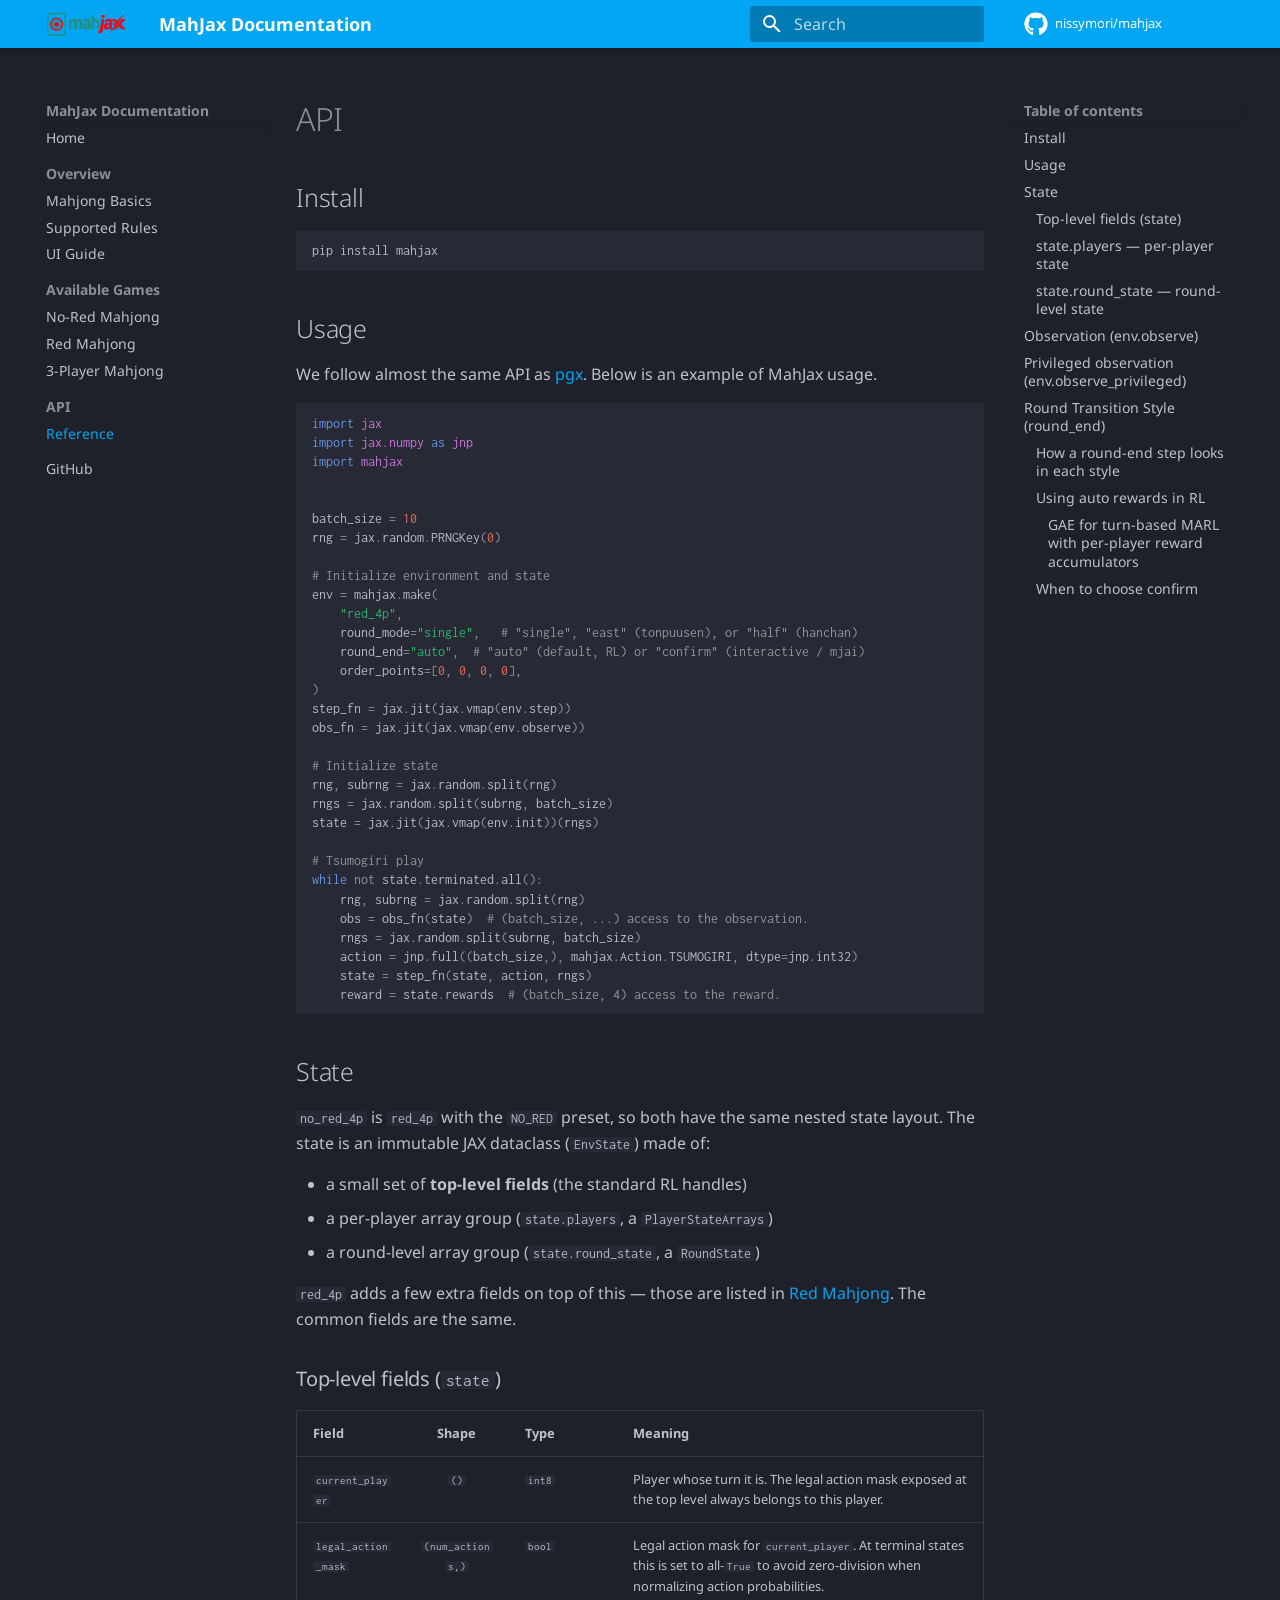
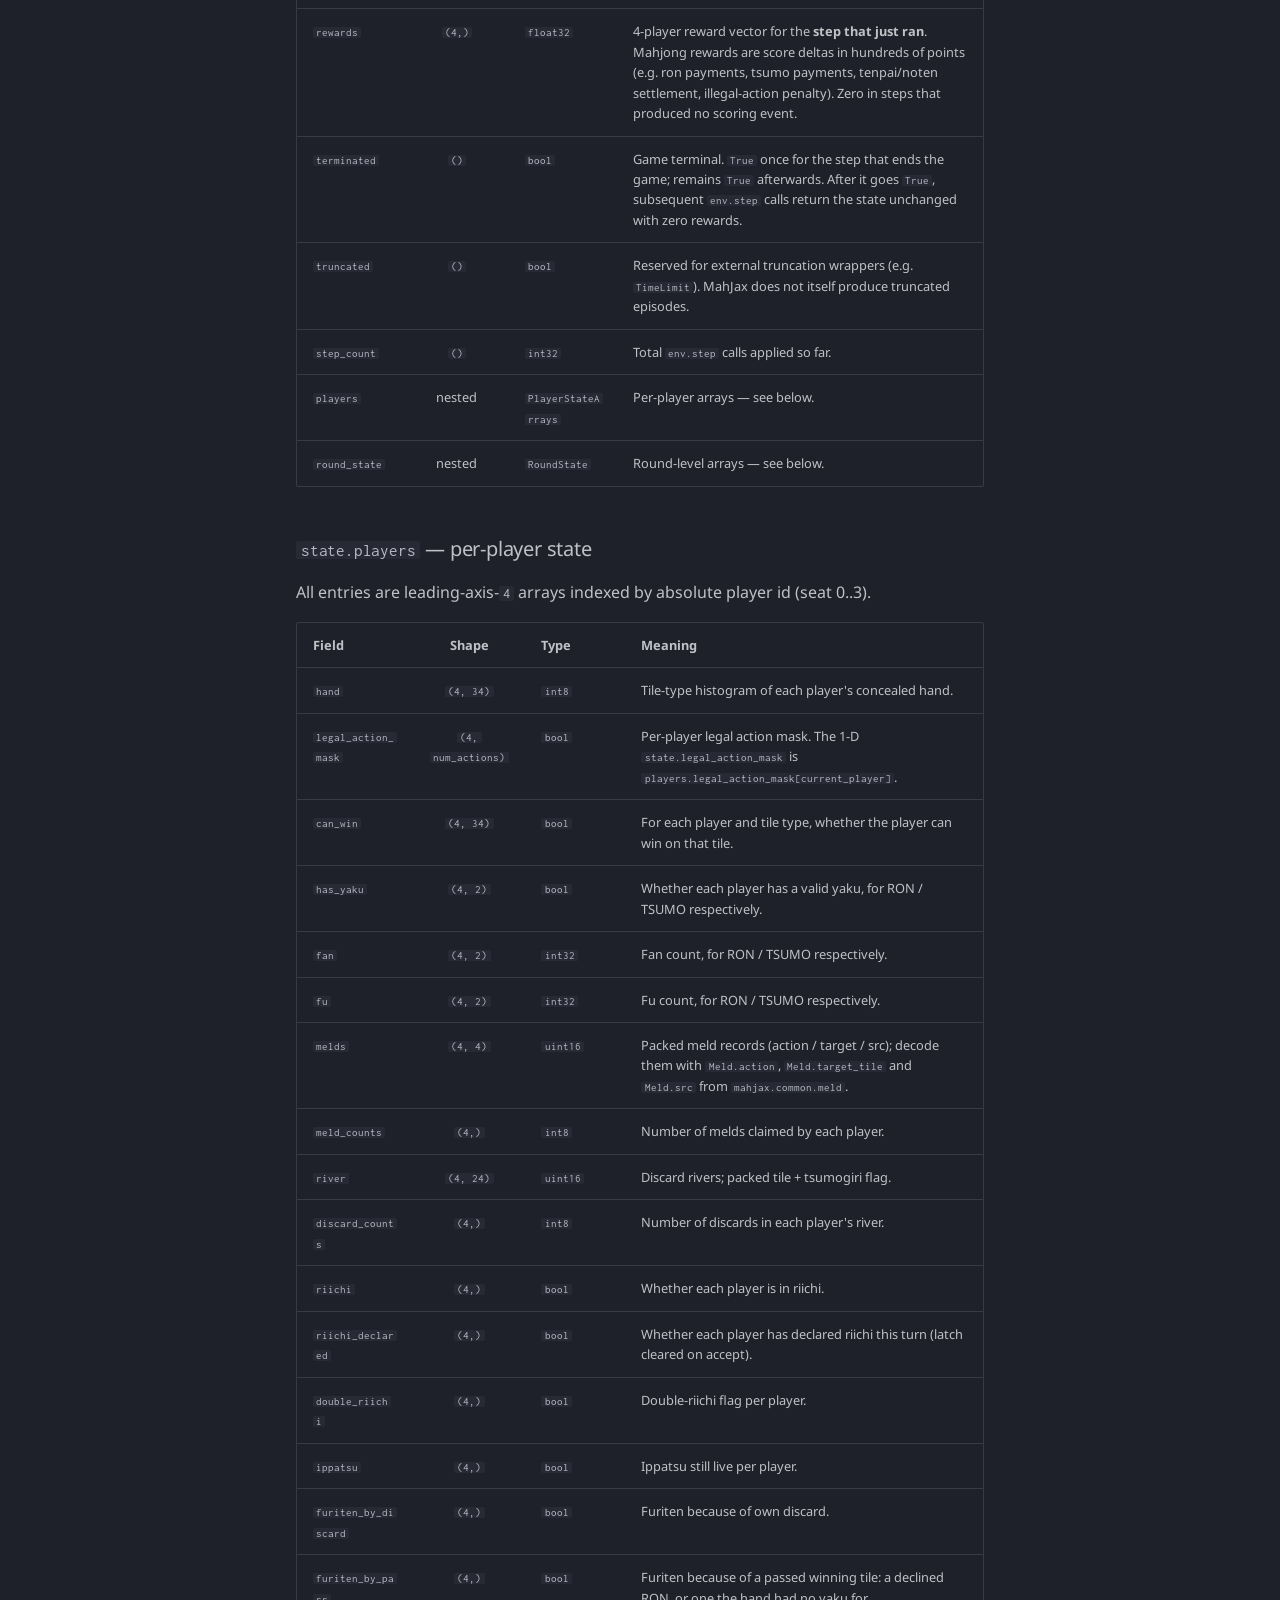
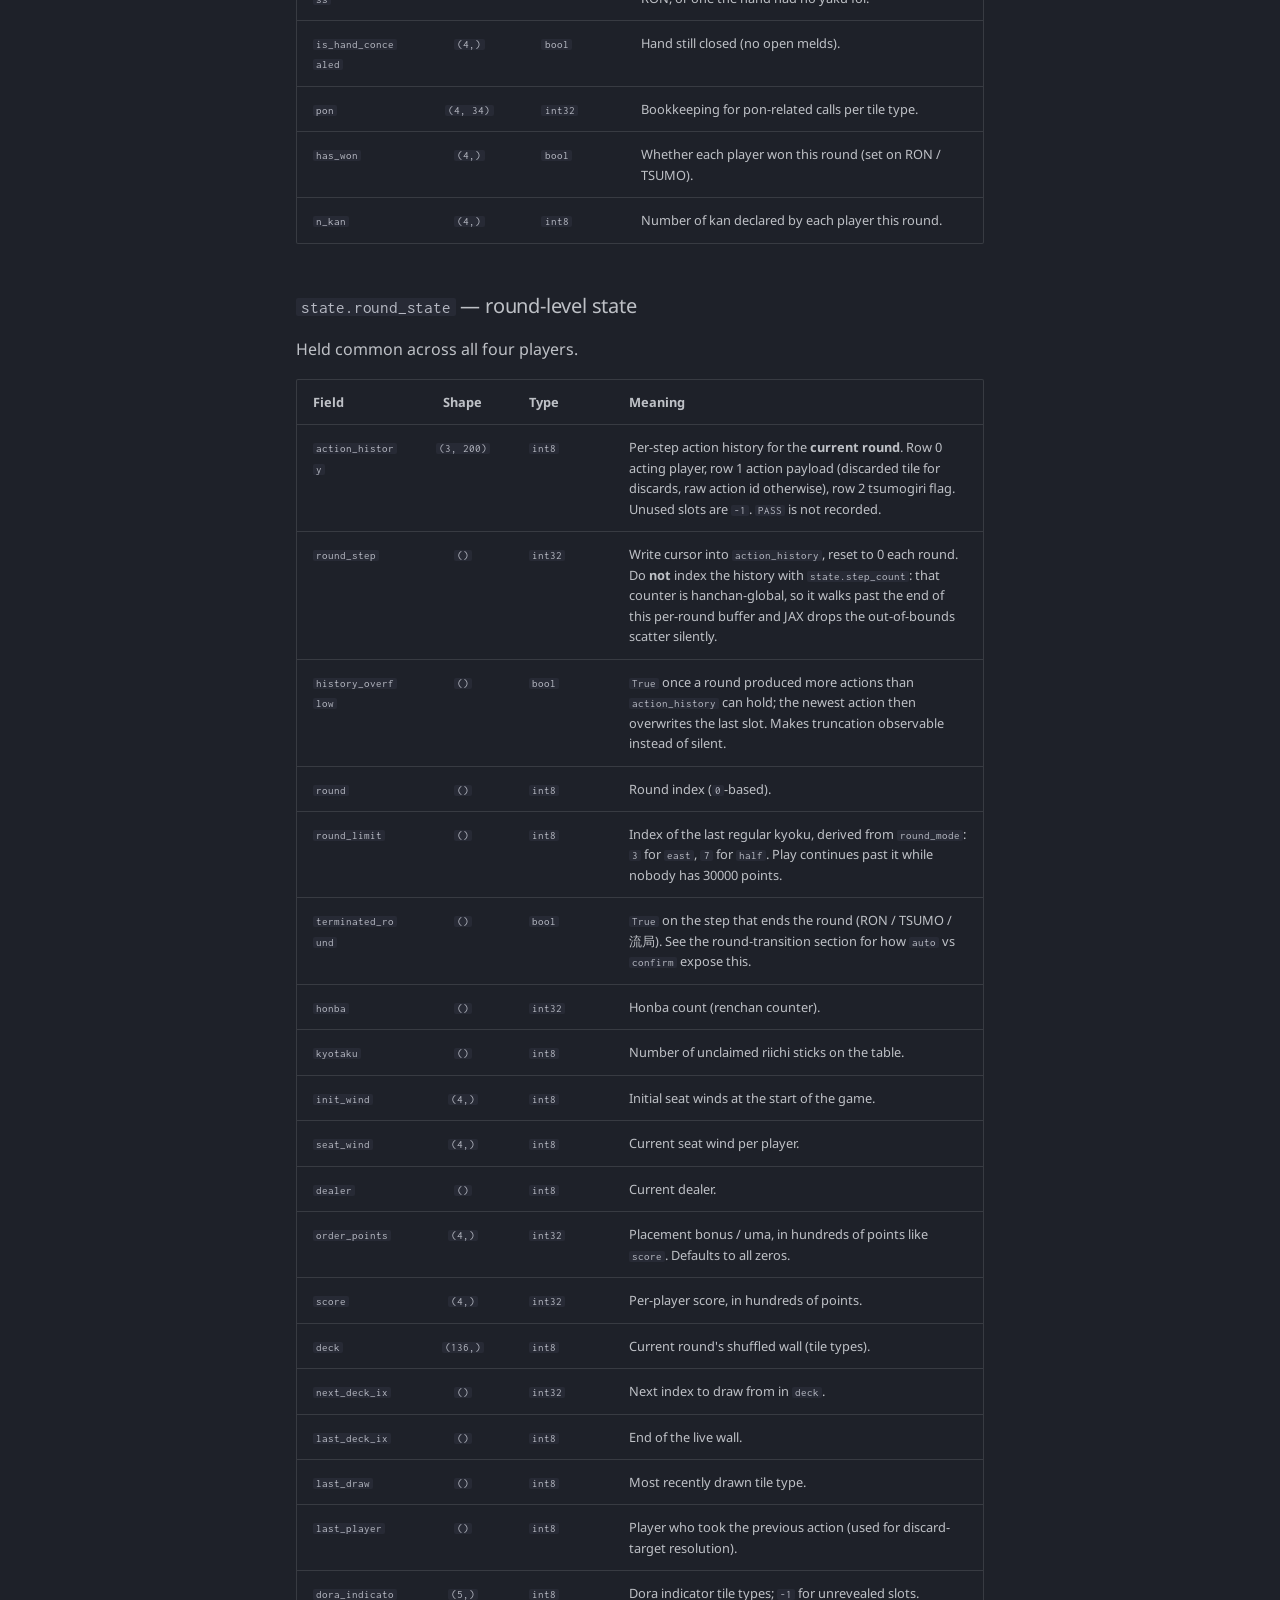
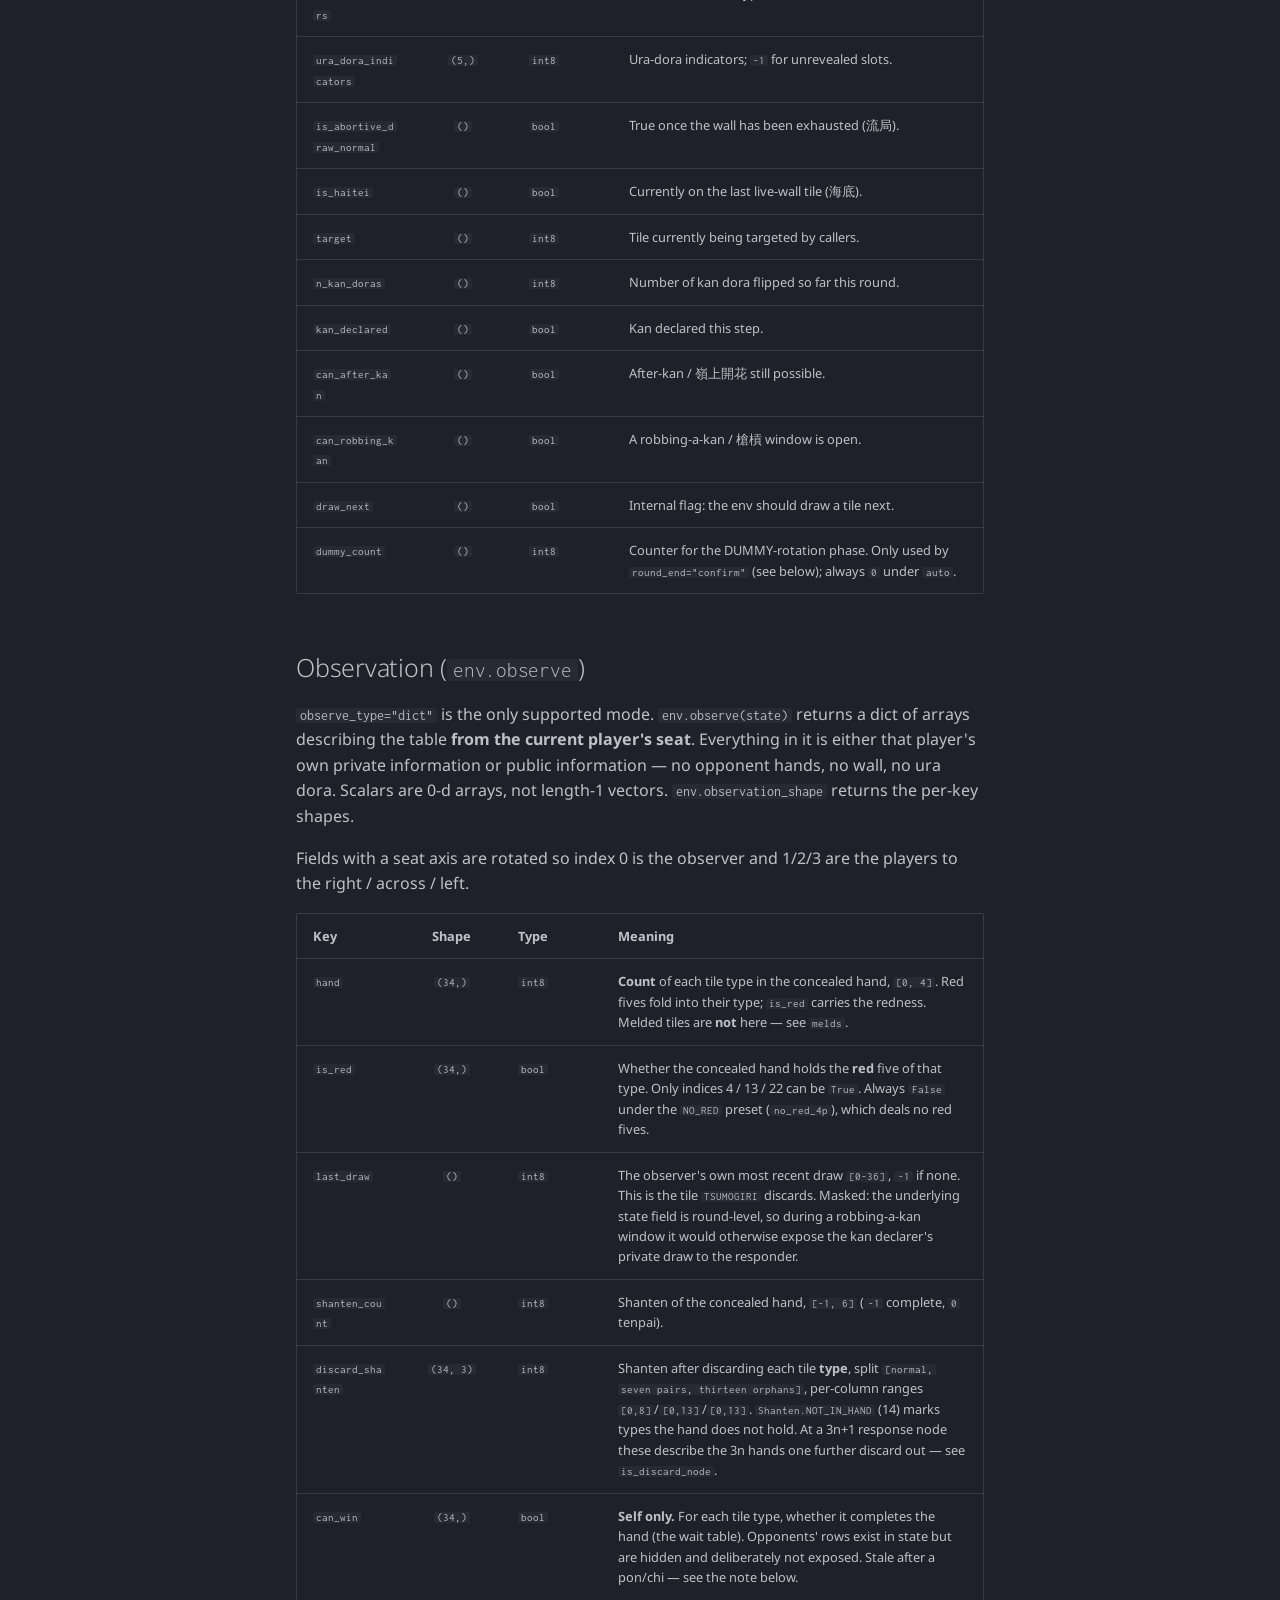
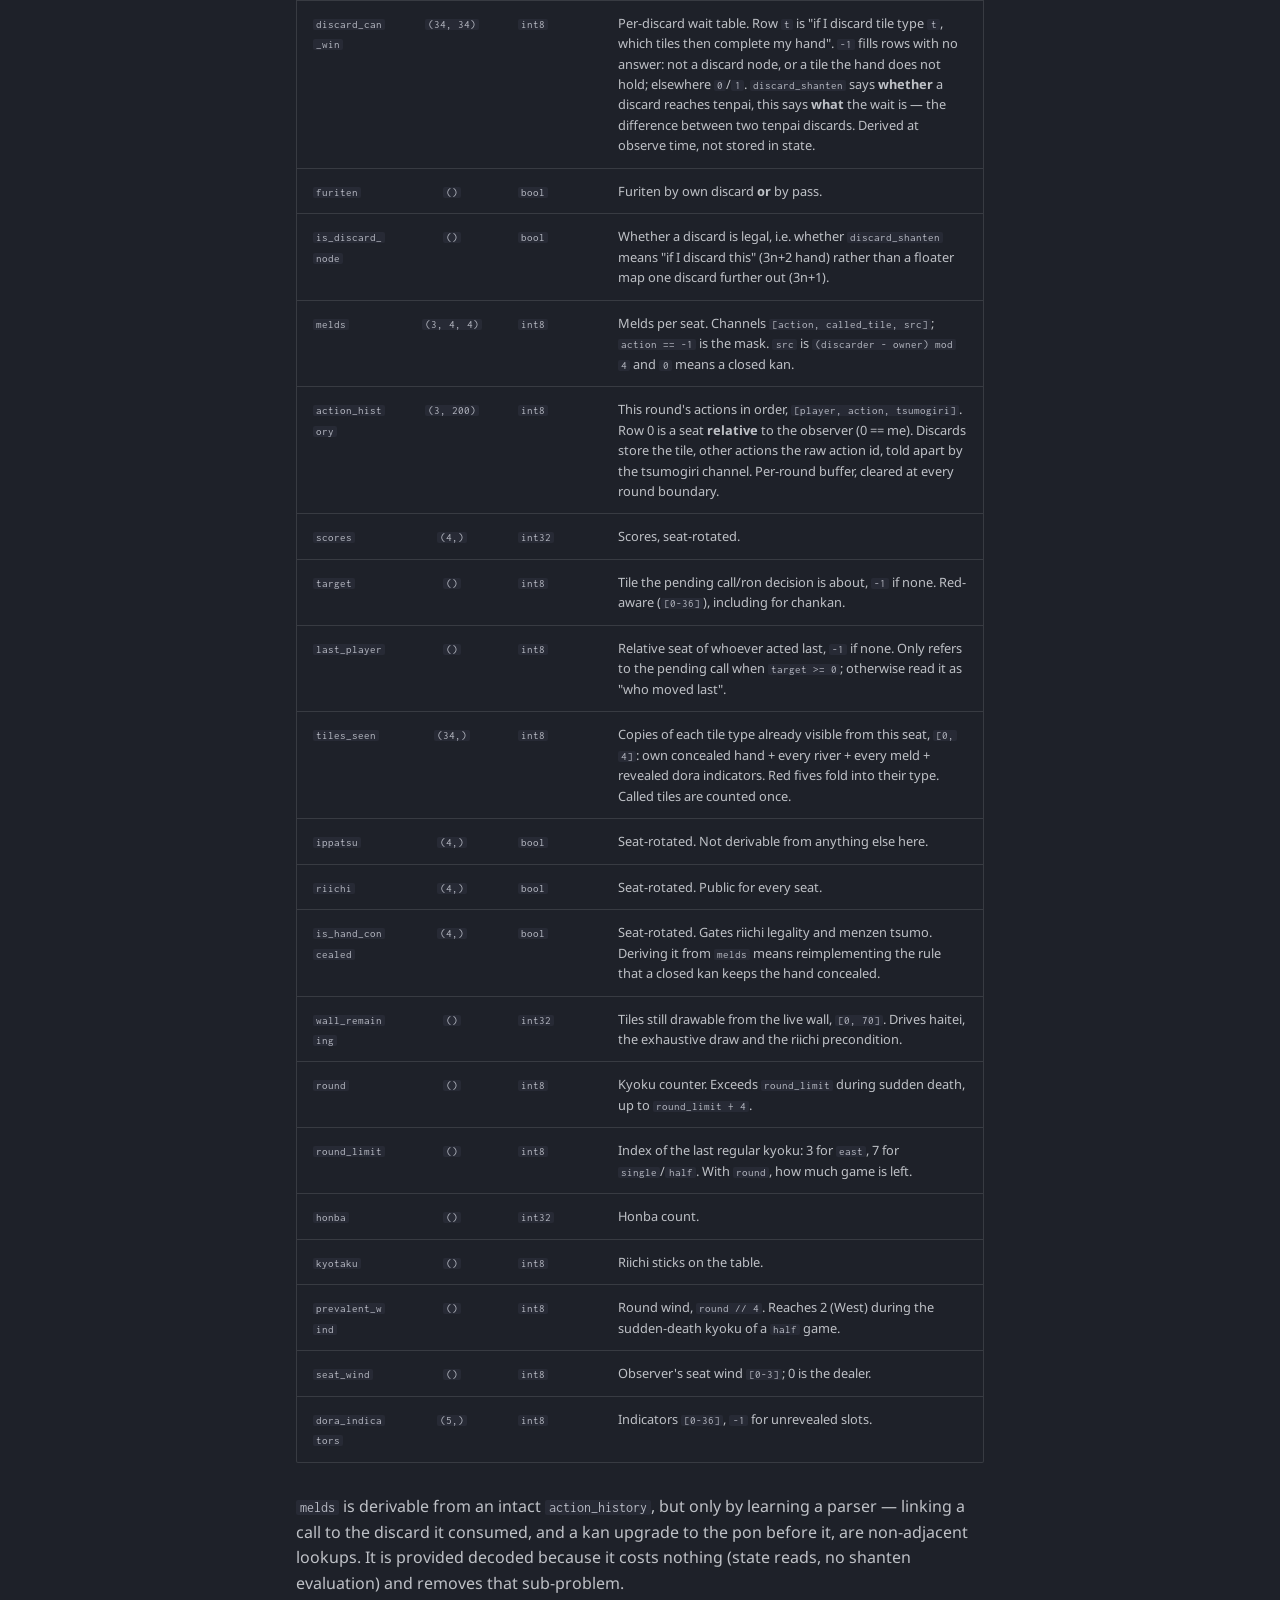
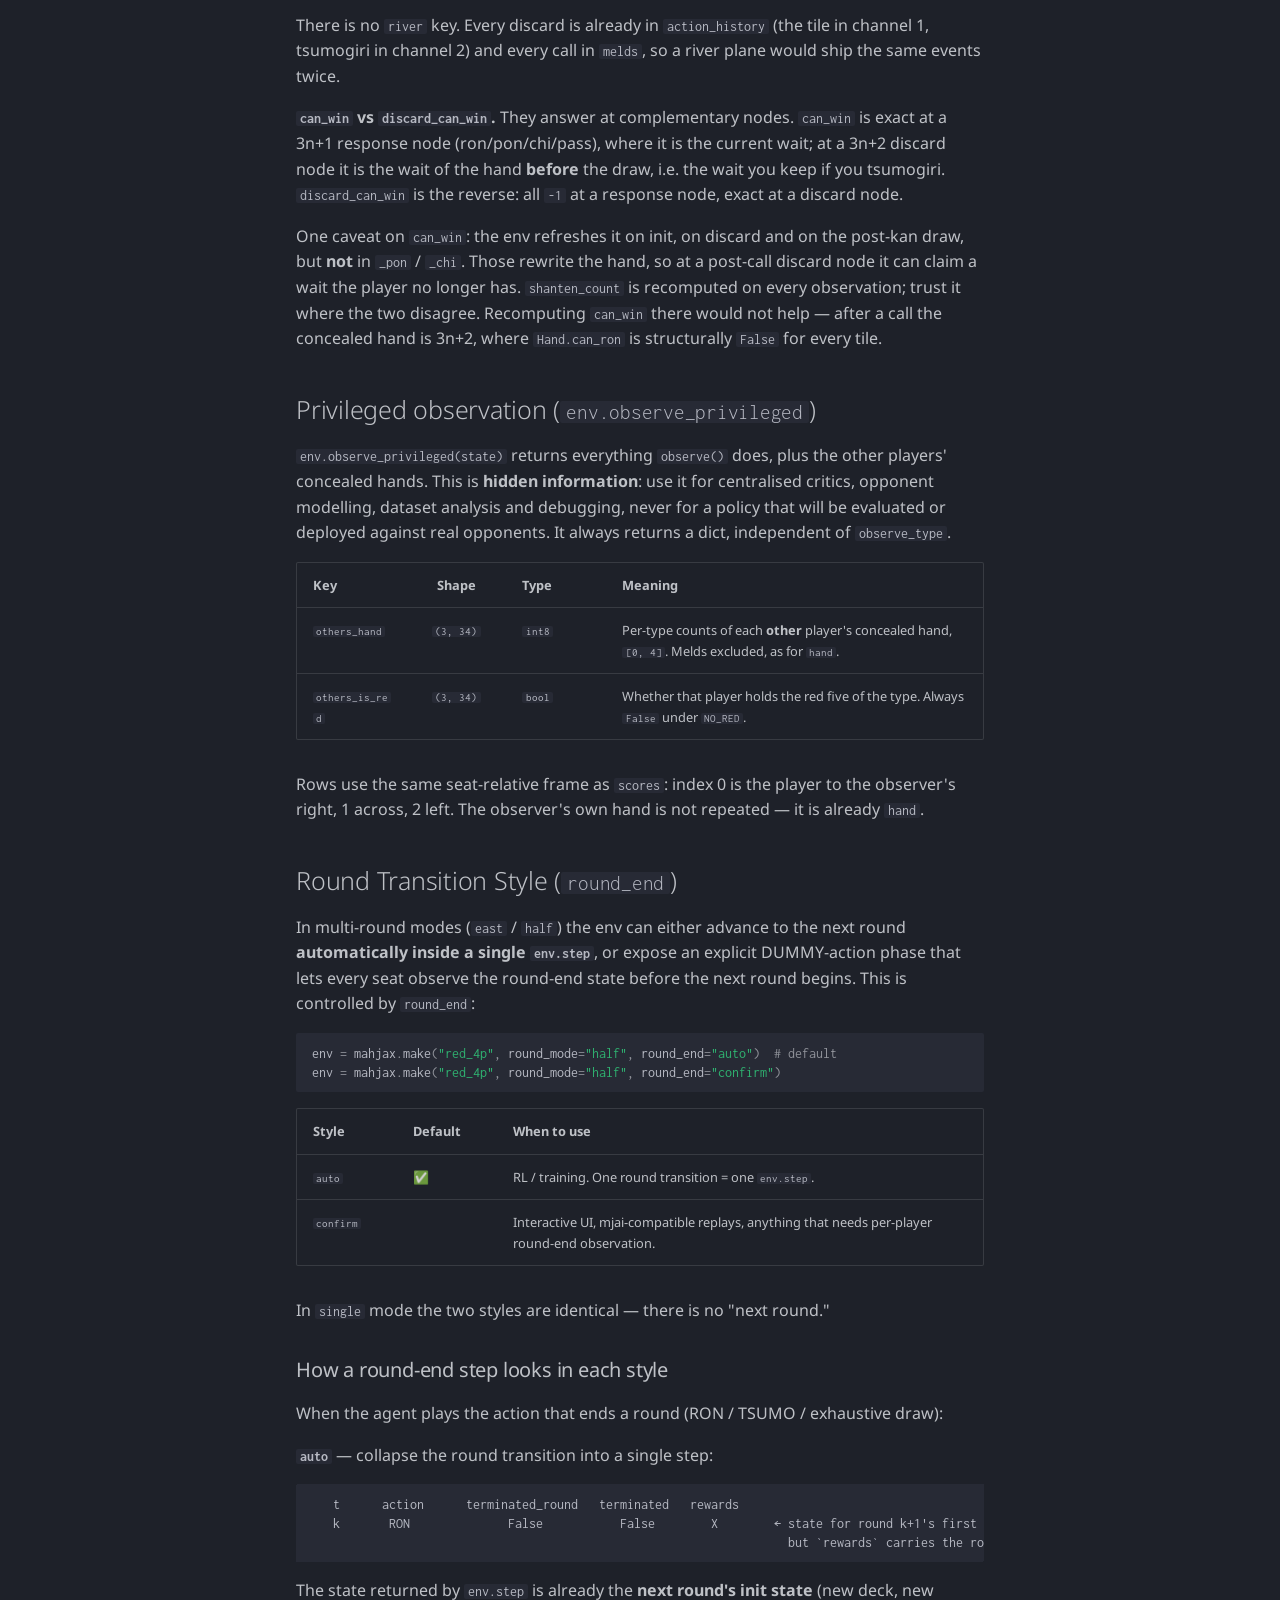
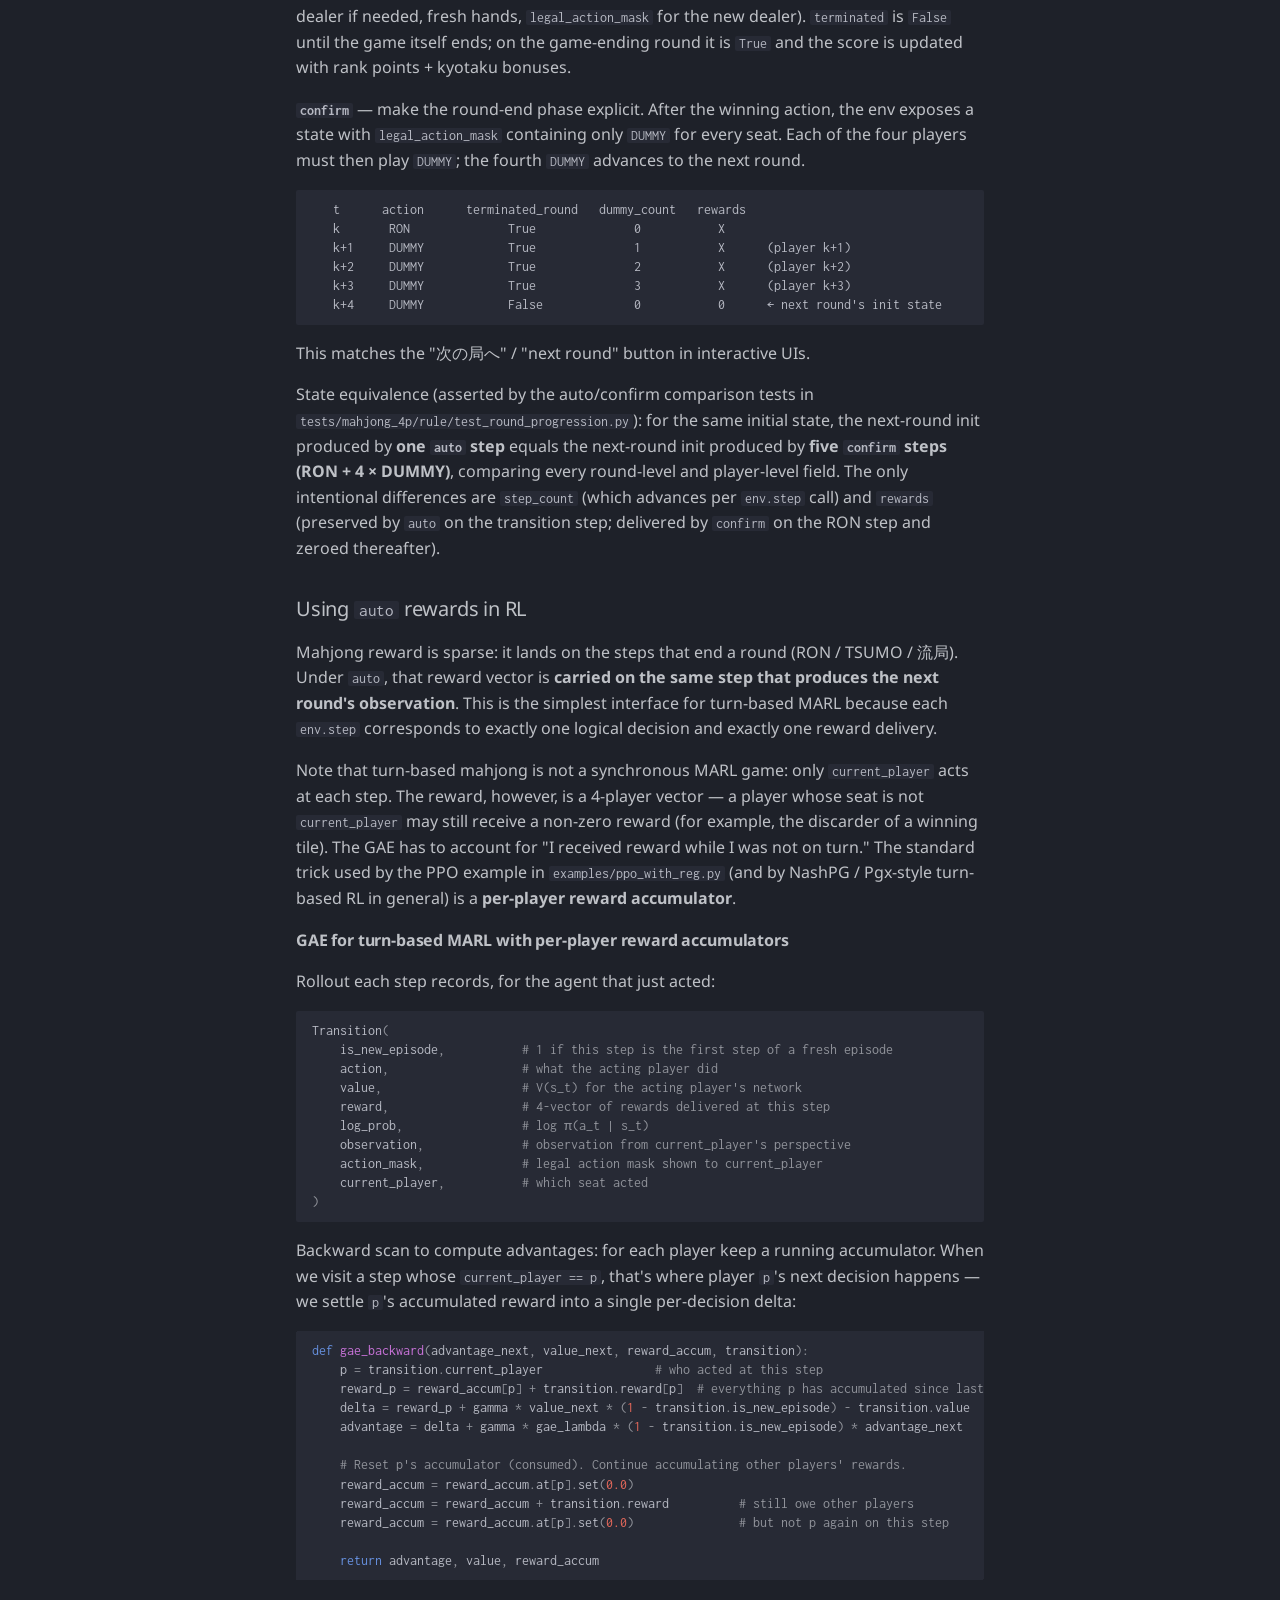
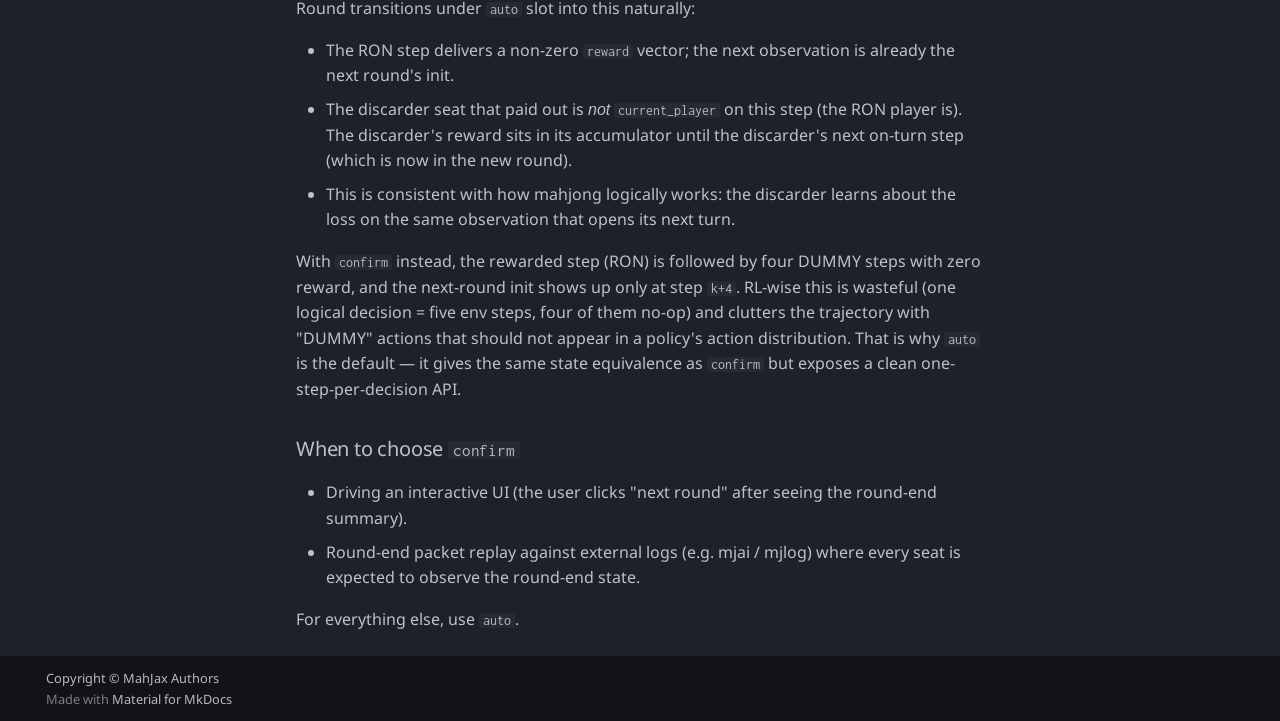
==== commit d60df2e6: "Deployed d4ca79a with MkDocs version: 1.6.1" ====
--- a/api/index.html
+++ b/api/index.html
@@ -23,7 +23,7 @@
       
       
       <link rel="icon" href="../assets/logo.svg">
-      <meta name="generator" content="mkdocs-1.6.1, mkdocs-material-9.8.0">
+      <meta name="generator" content="mkdocs-1.6.1, mkdocs-material-9.8.1">
     
     
       
@@ -1865,7 +1865,7 @@
       <script id="__config" type="application/json">{"annotate": null, "base": "..", "features": ["navigation.sections", "header.autohide"], "search": "../assets/javascripts/workers/search.a7633da7.min.js", "tags": null, "translations": {"clipboard.copied": "Copied to clipboard", "clipboard.copy": "Copy to clipboard", "search.result.more.one": "1 more on this page", "search.result.more.other": "# more on this page", "search.result.none": "No matching documents", "search.result.one": "1 matching document", "search.result.other": "# matching documents", "search.result.placeholder": "Type to start searching", "search.result.term.missing": "Missing", "select.version": "Select version"}, "version": null}</script>
     
     
-      <script src="../assets/javascripts/bundle.c21346df.min.js"></script>
+      <script src="../assets/javascripts/bundle.a5f9d56c.min.js"></script>
       
     
   </body>
